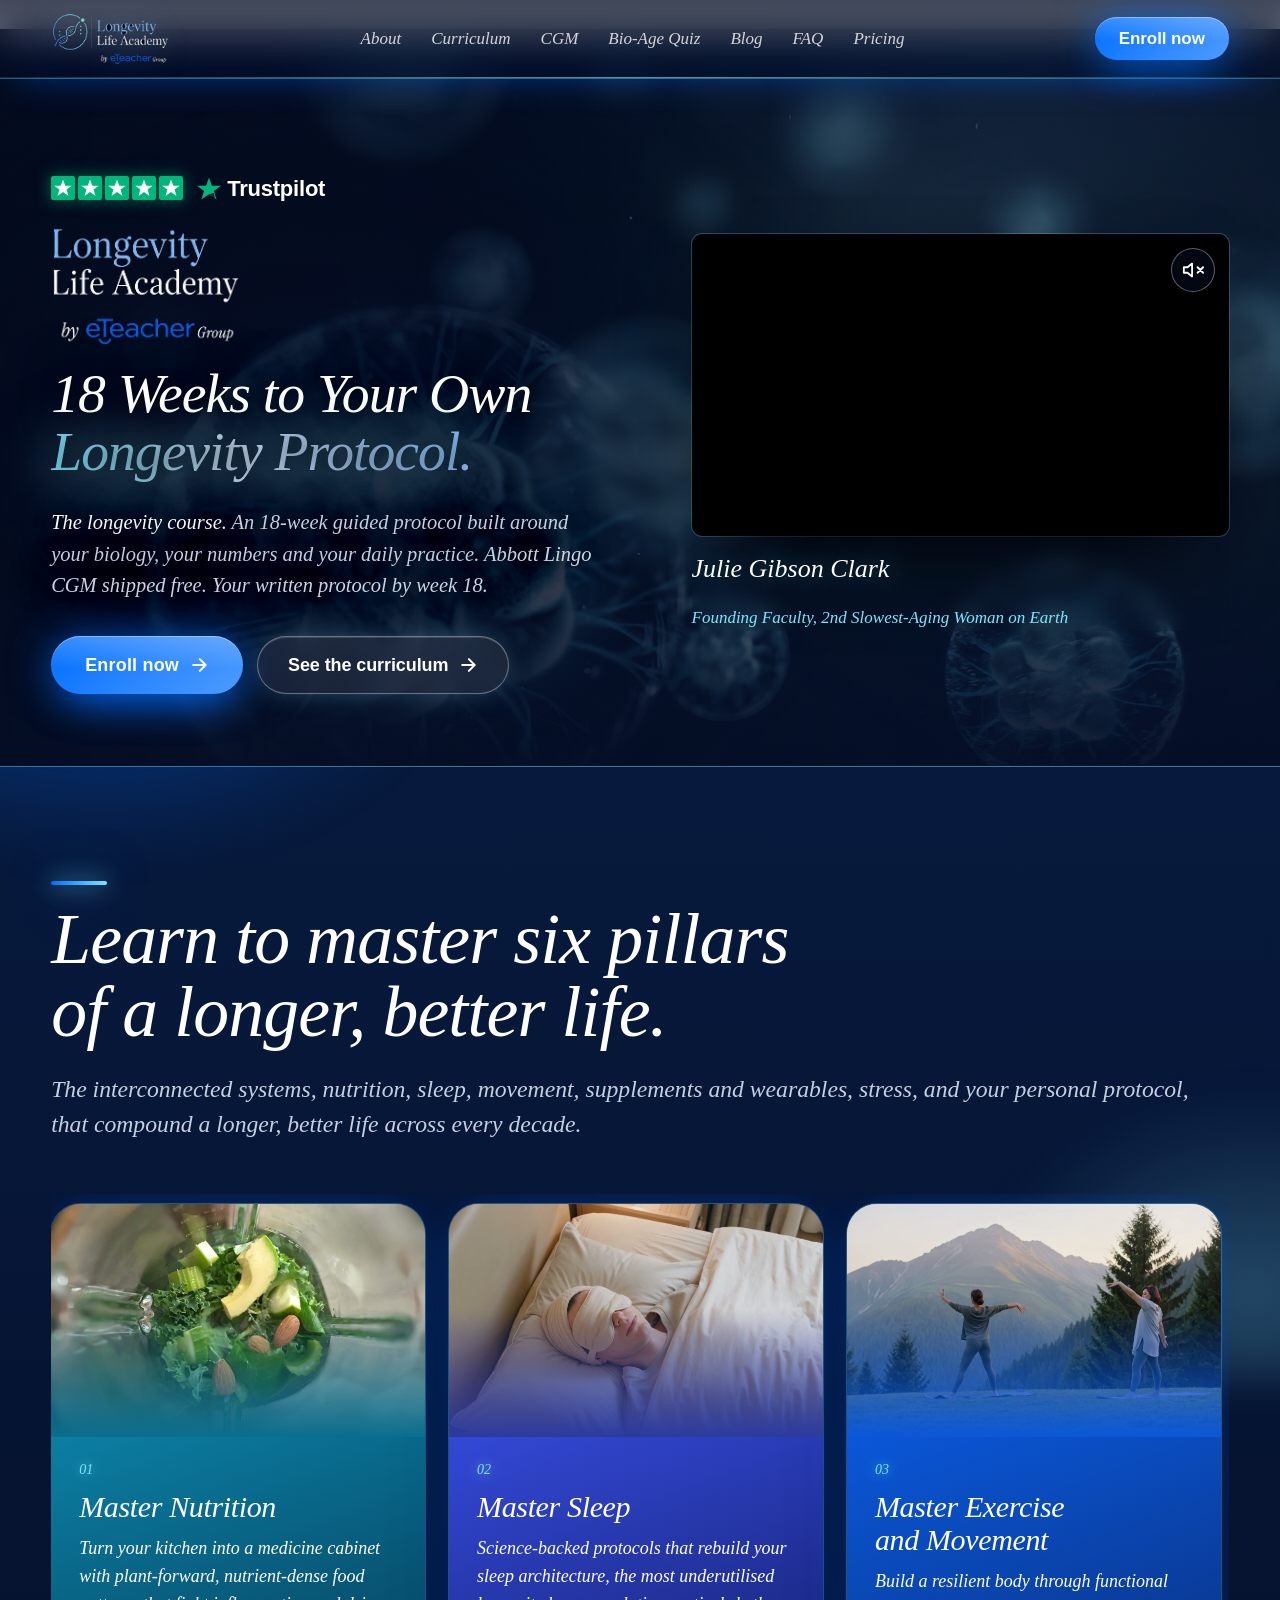
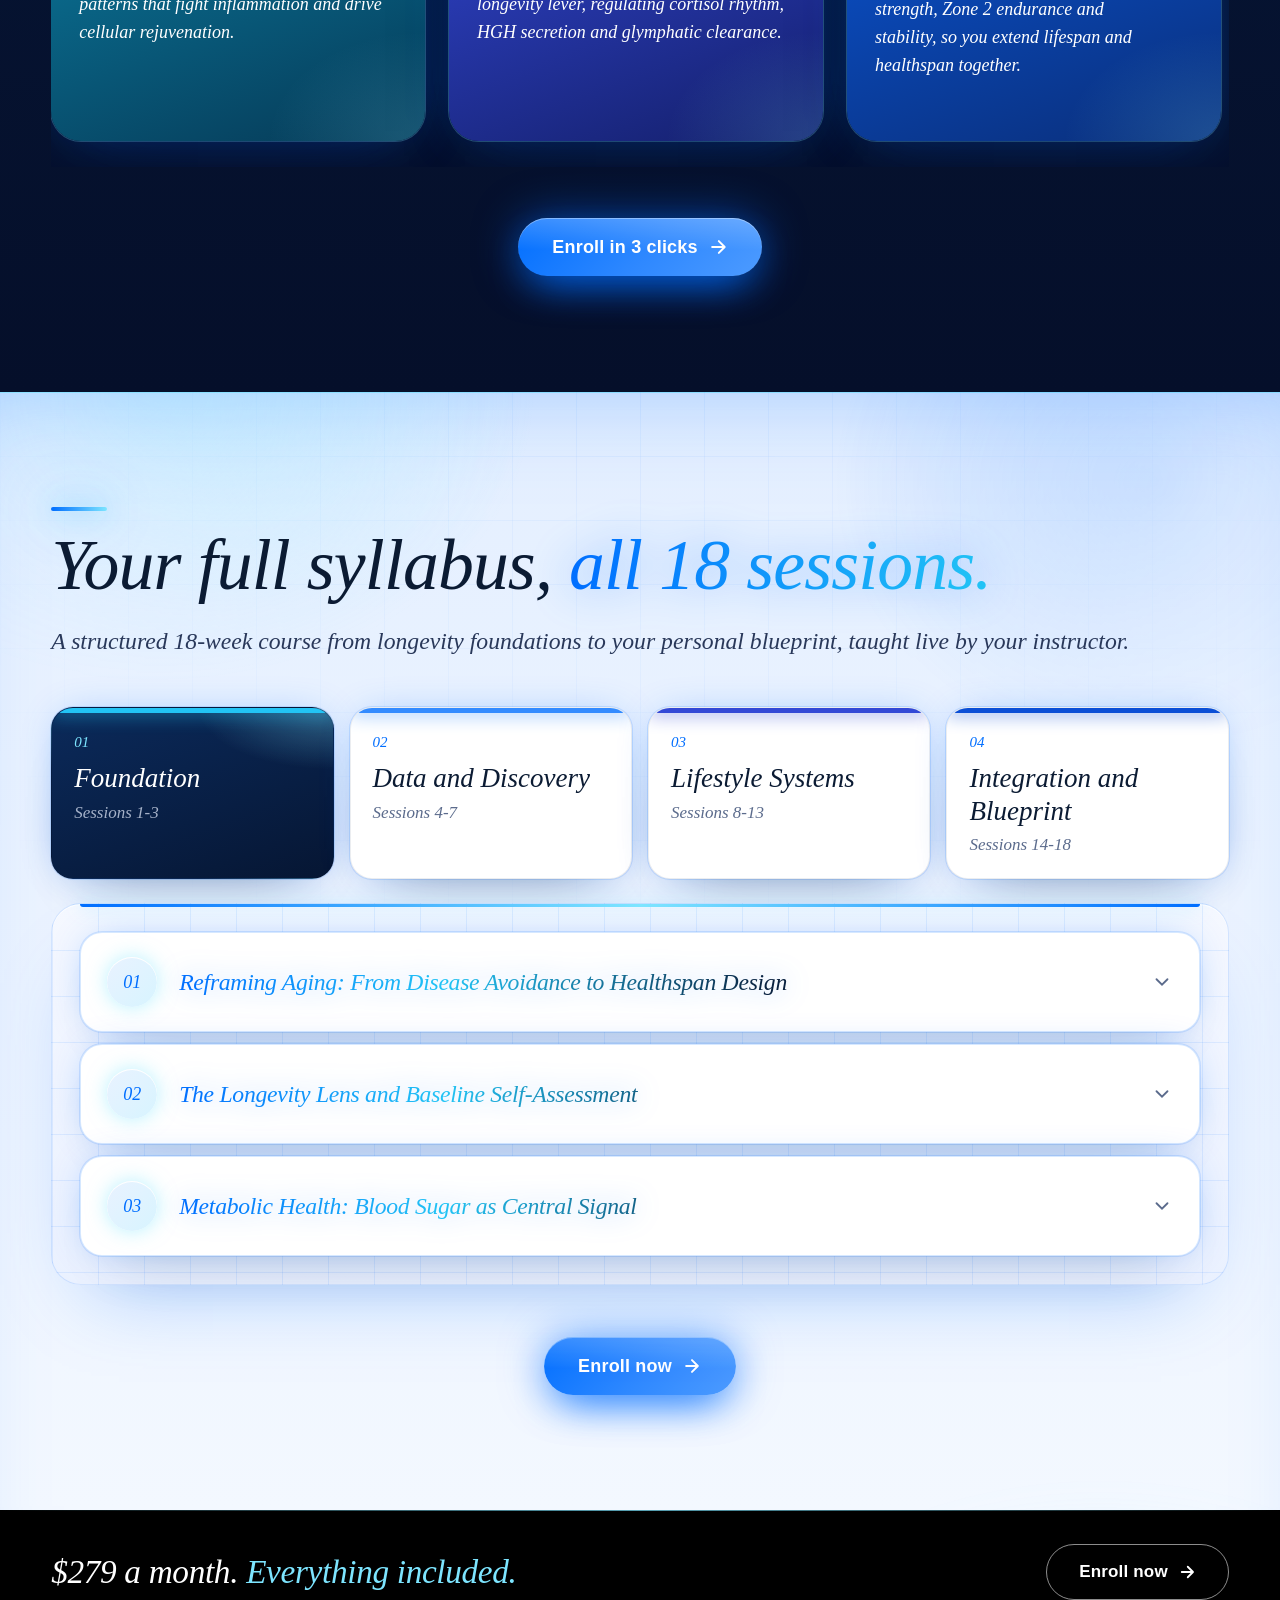
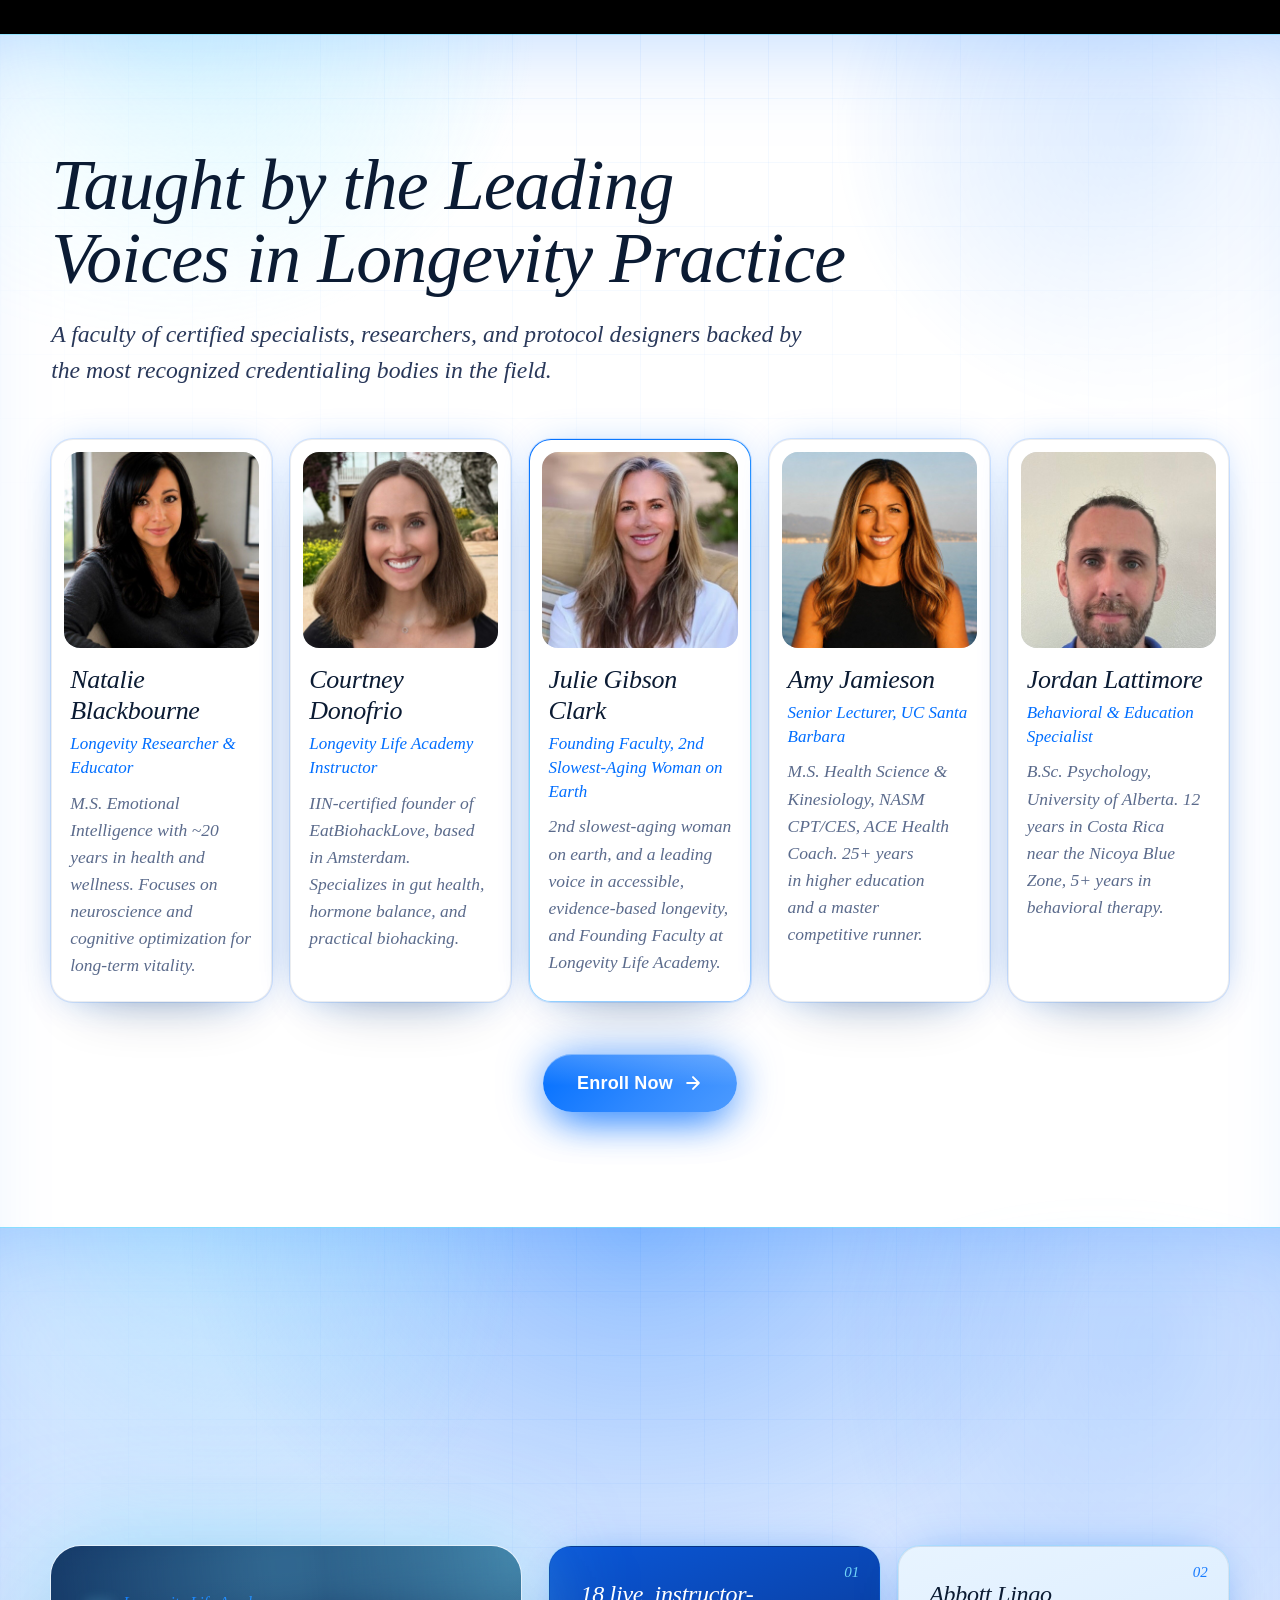
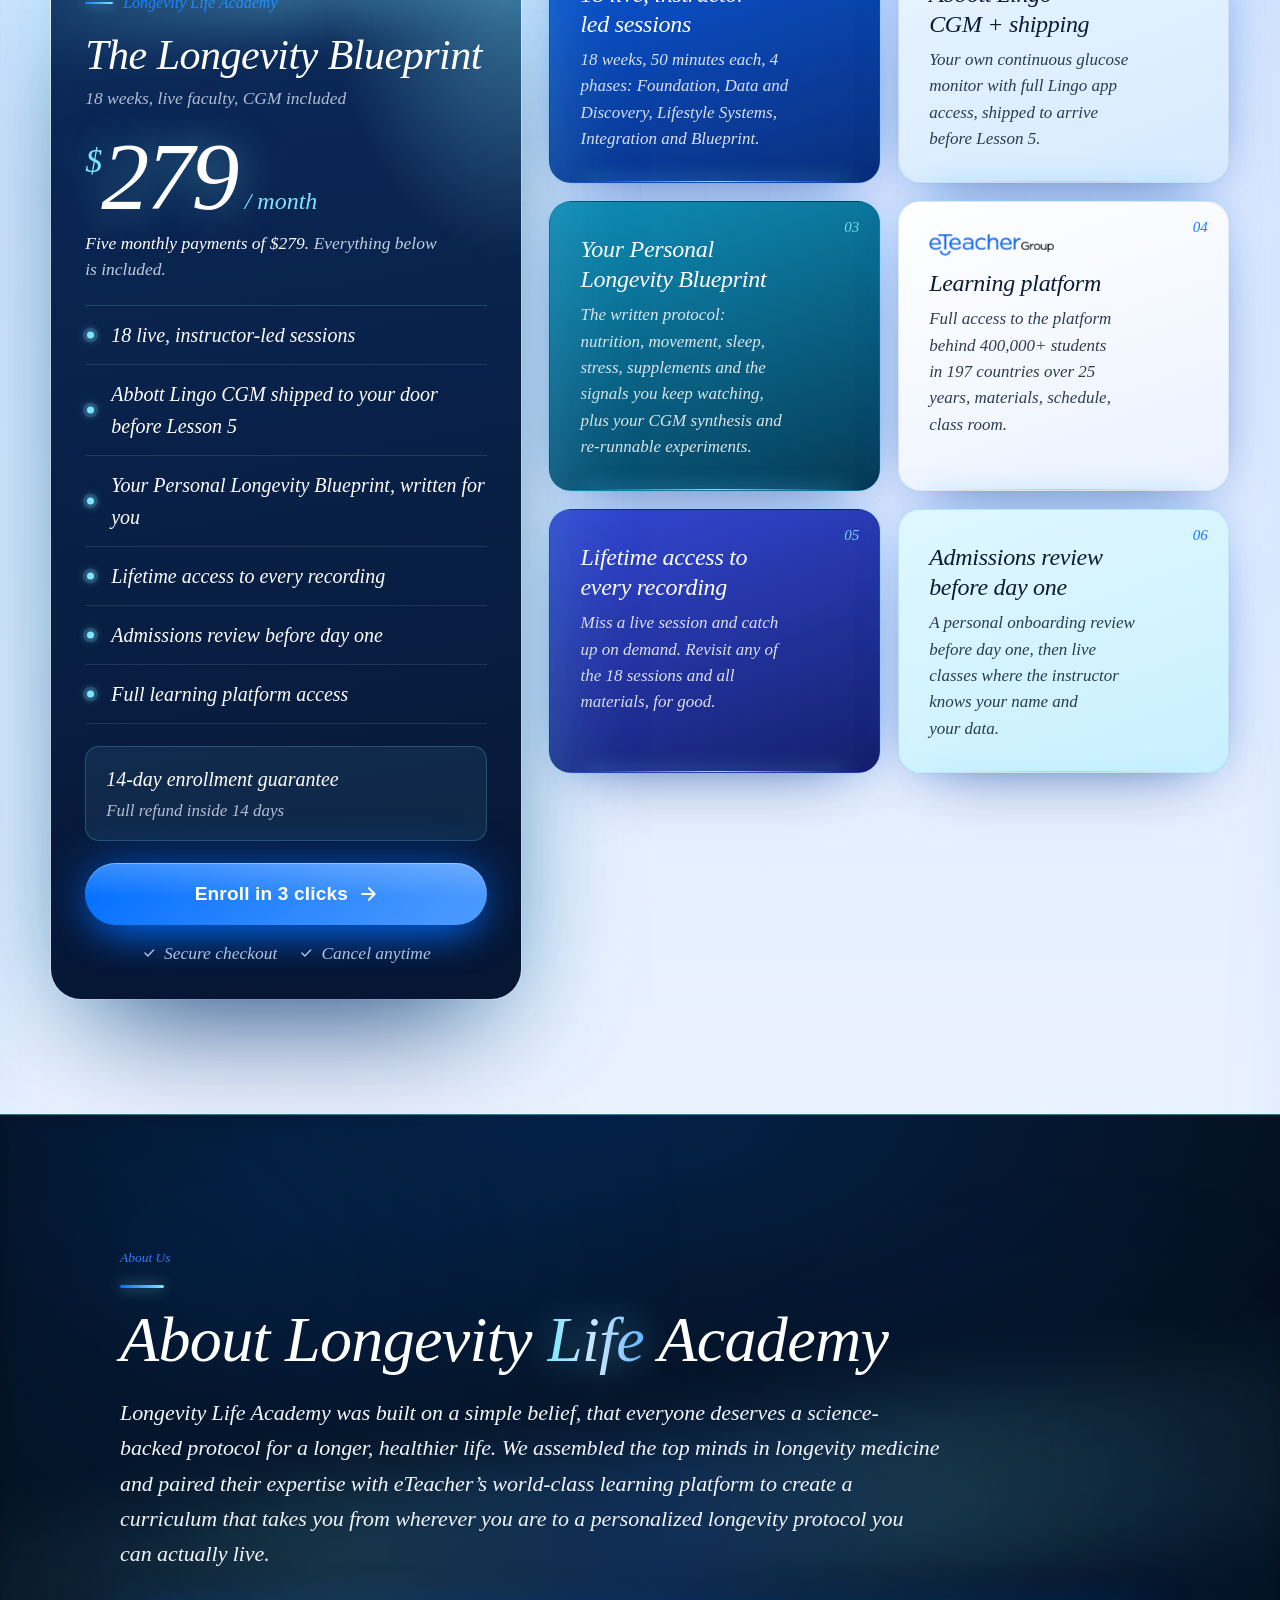
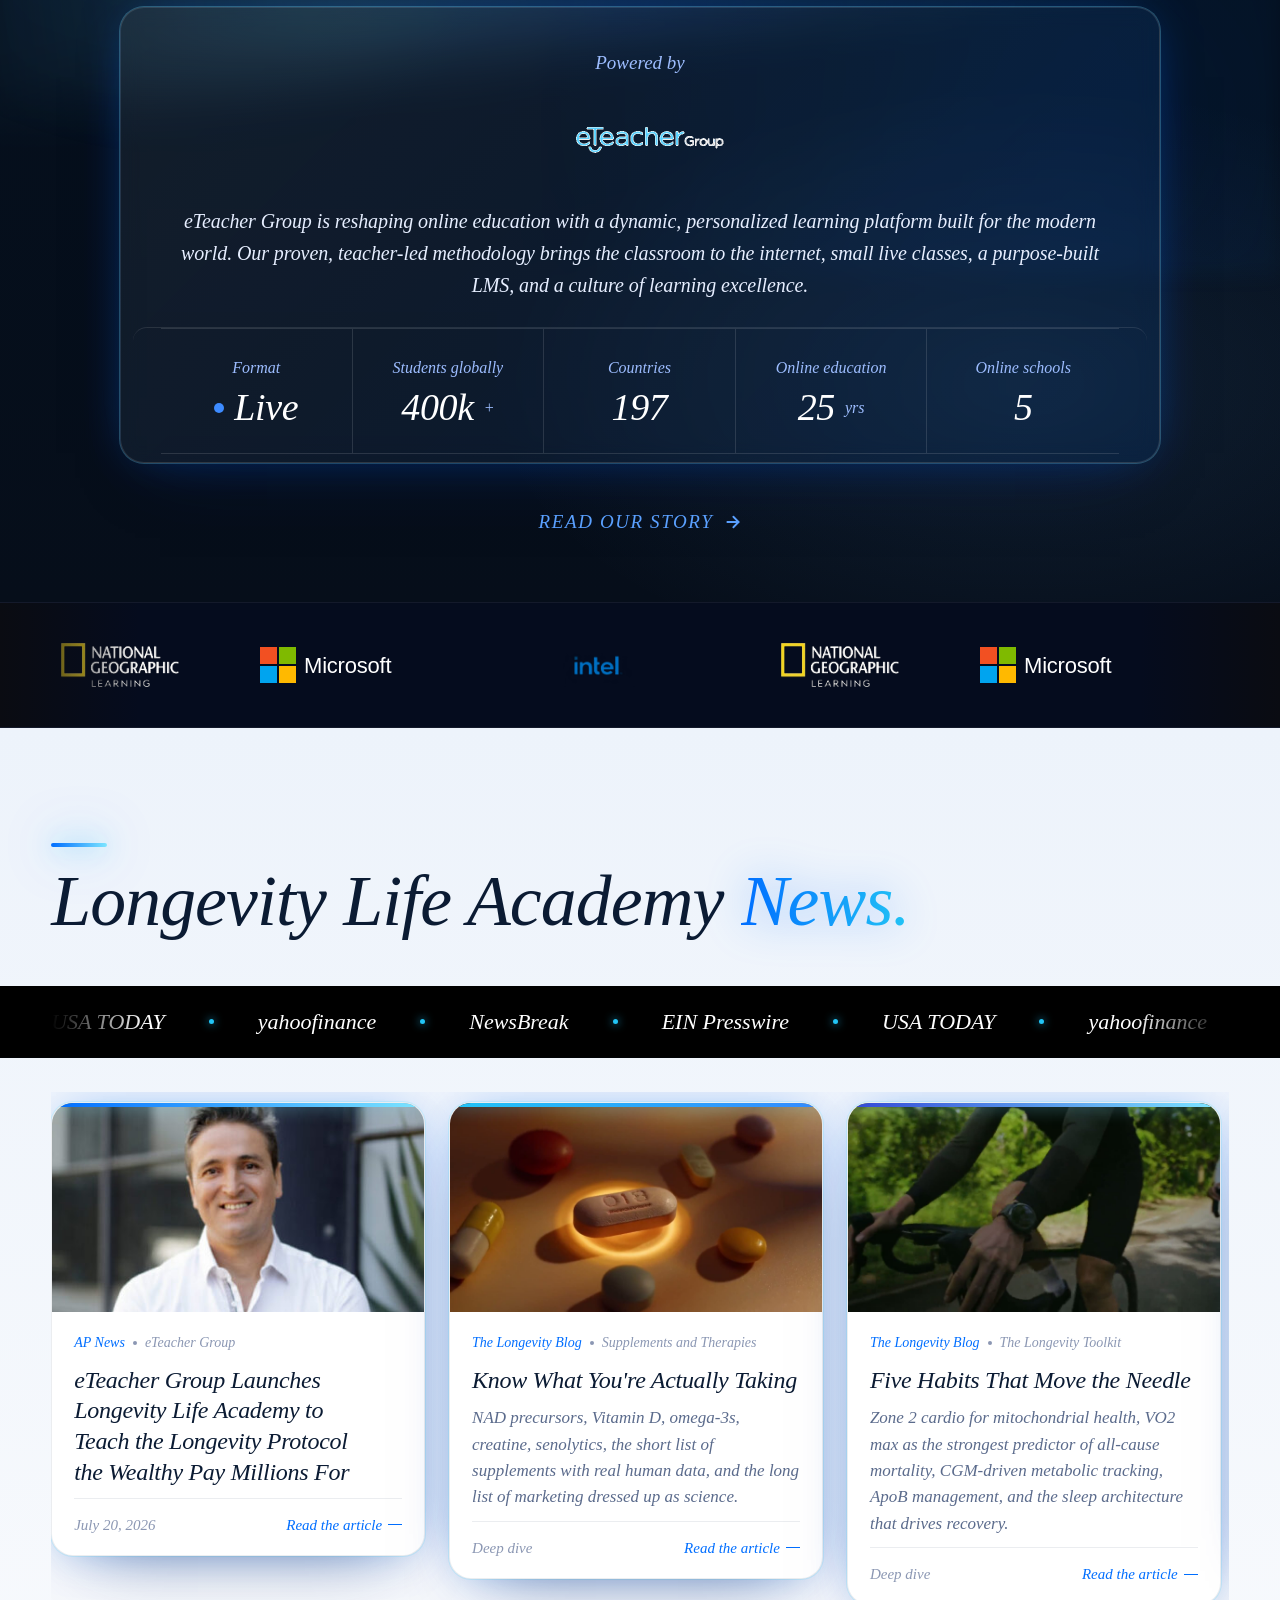
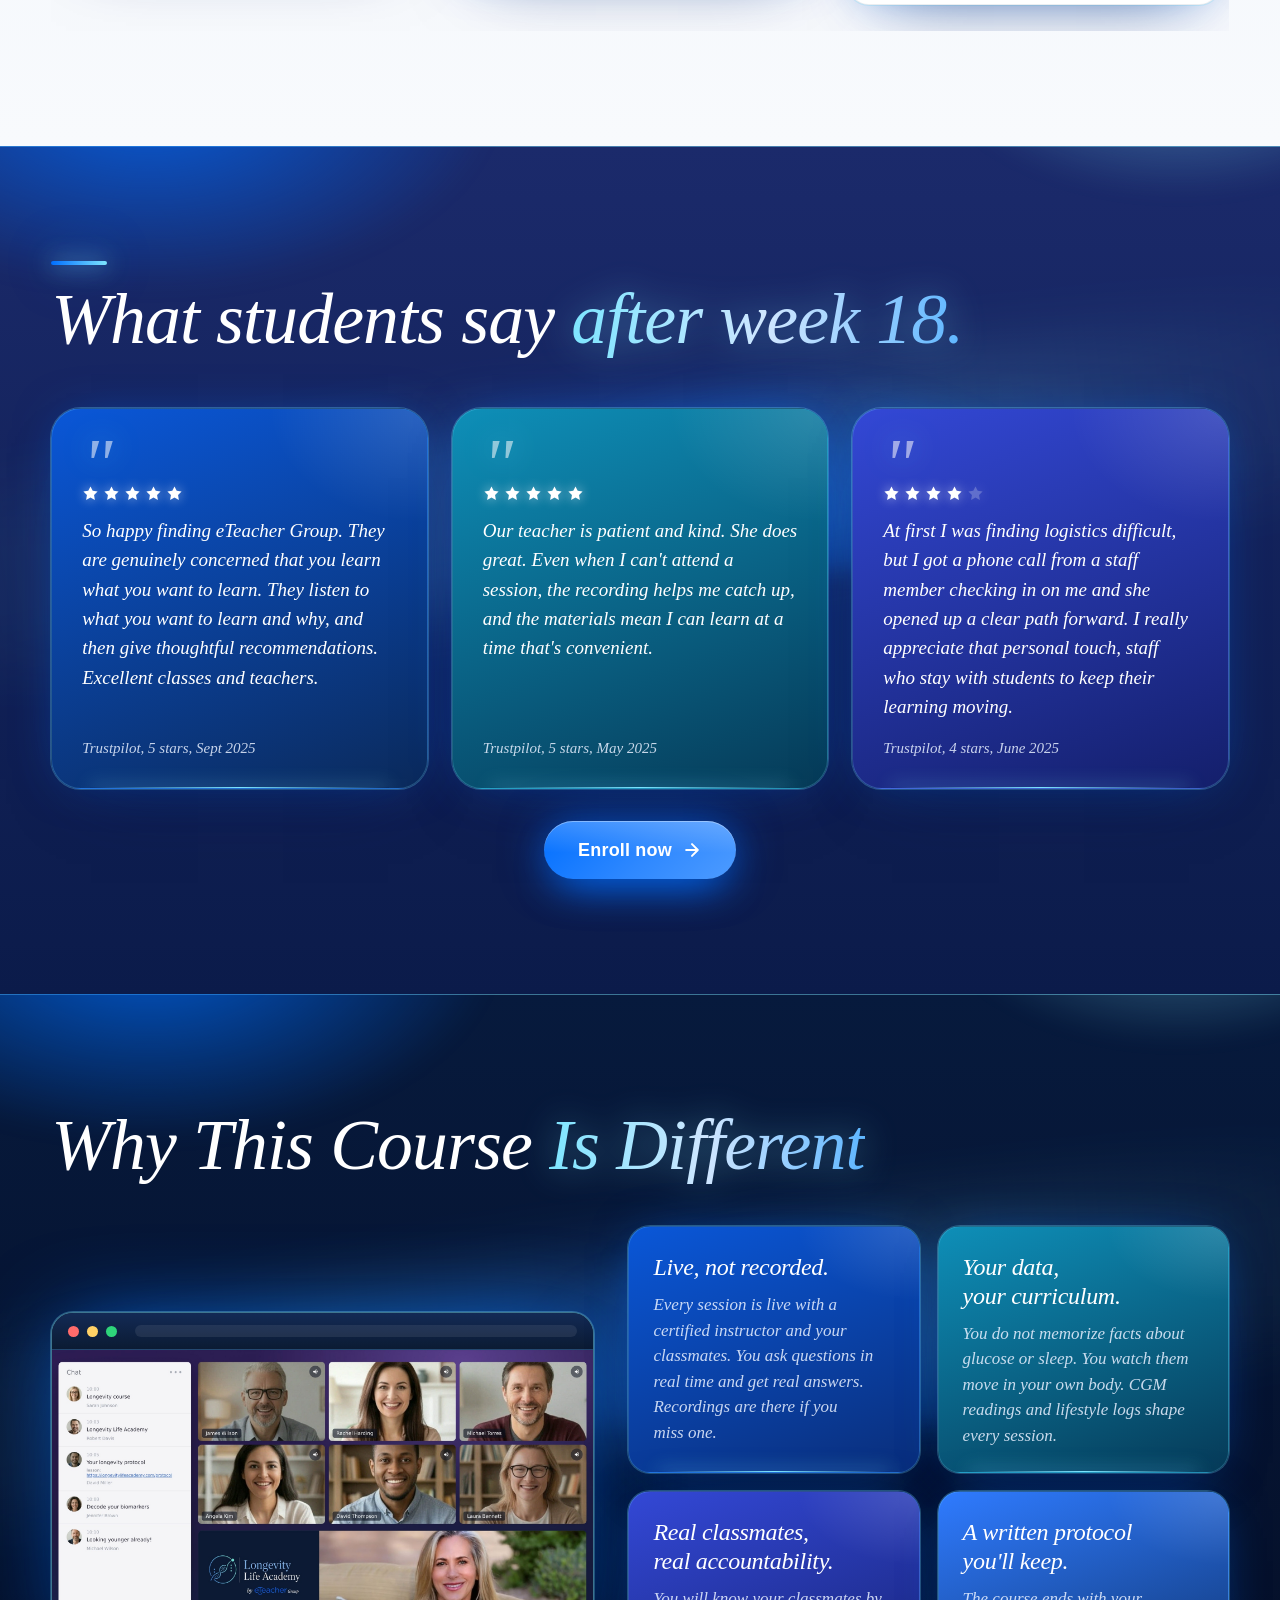
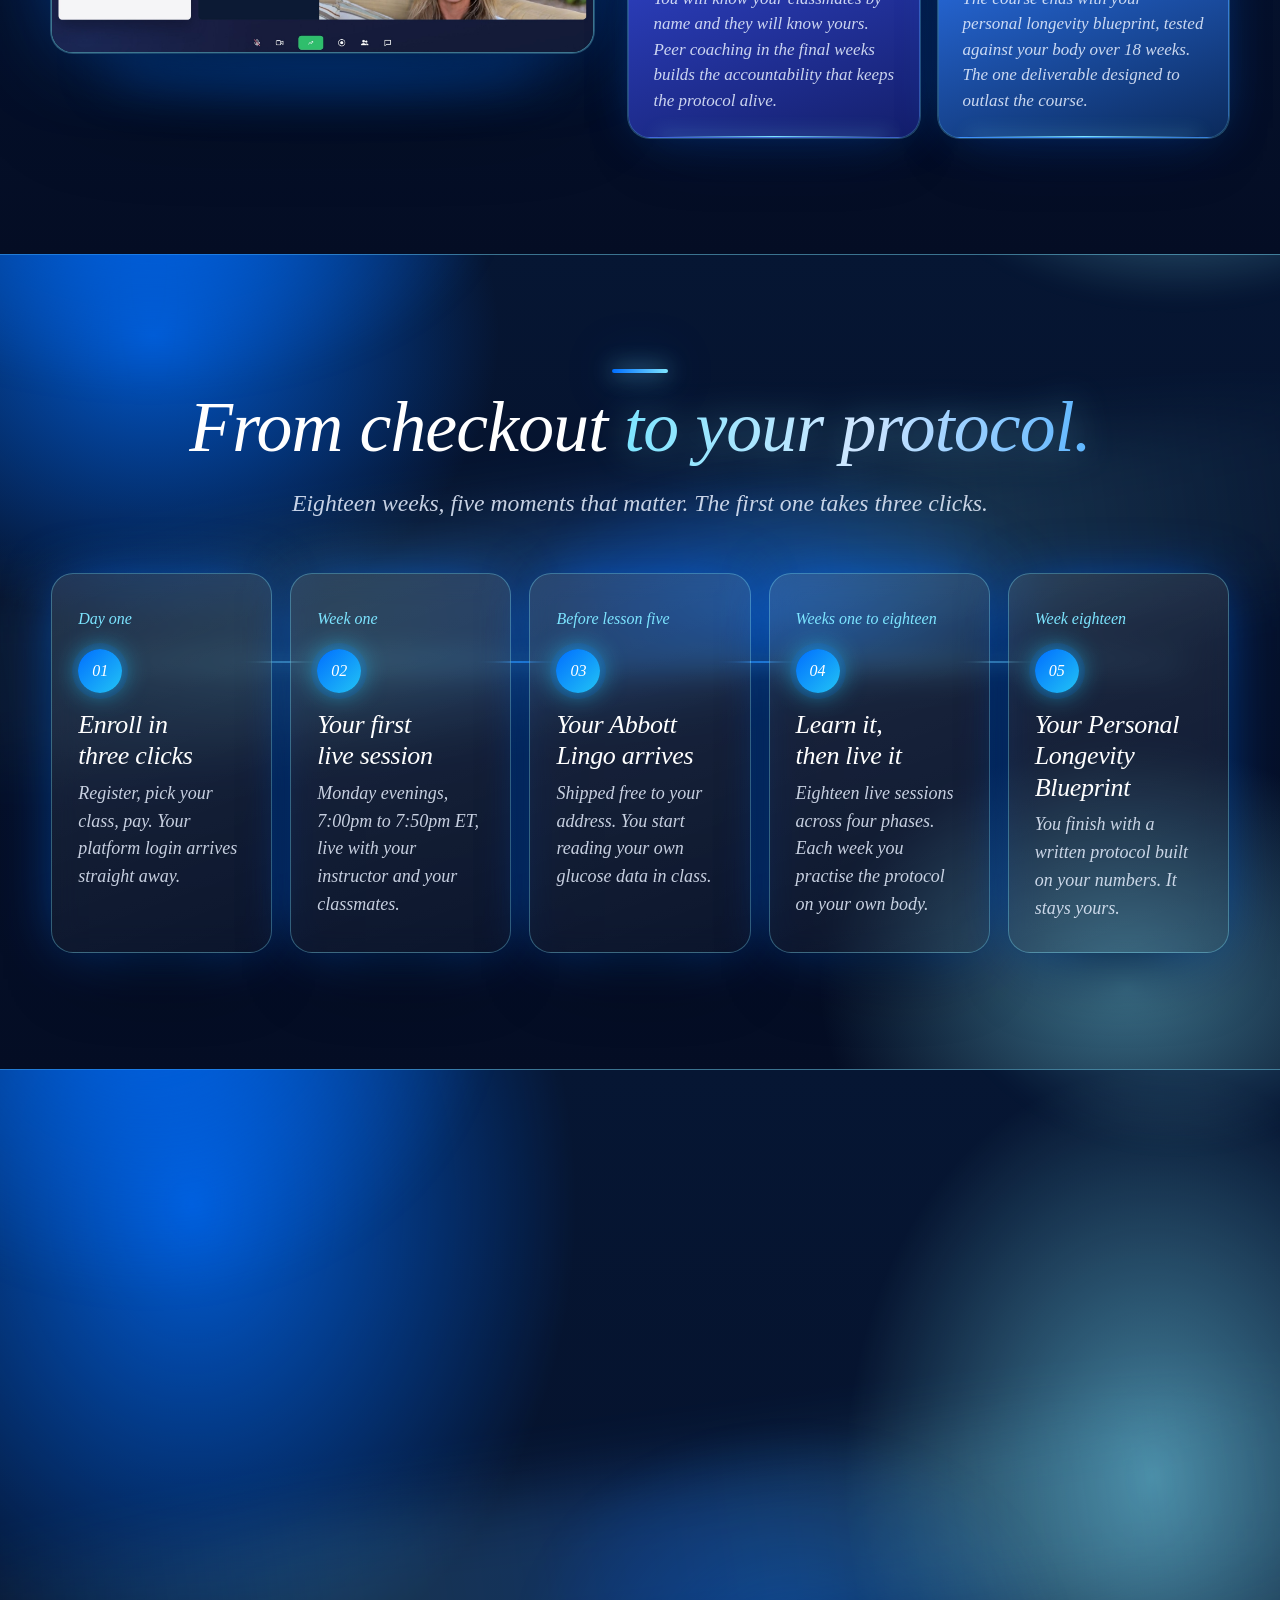
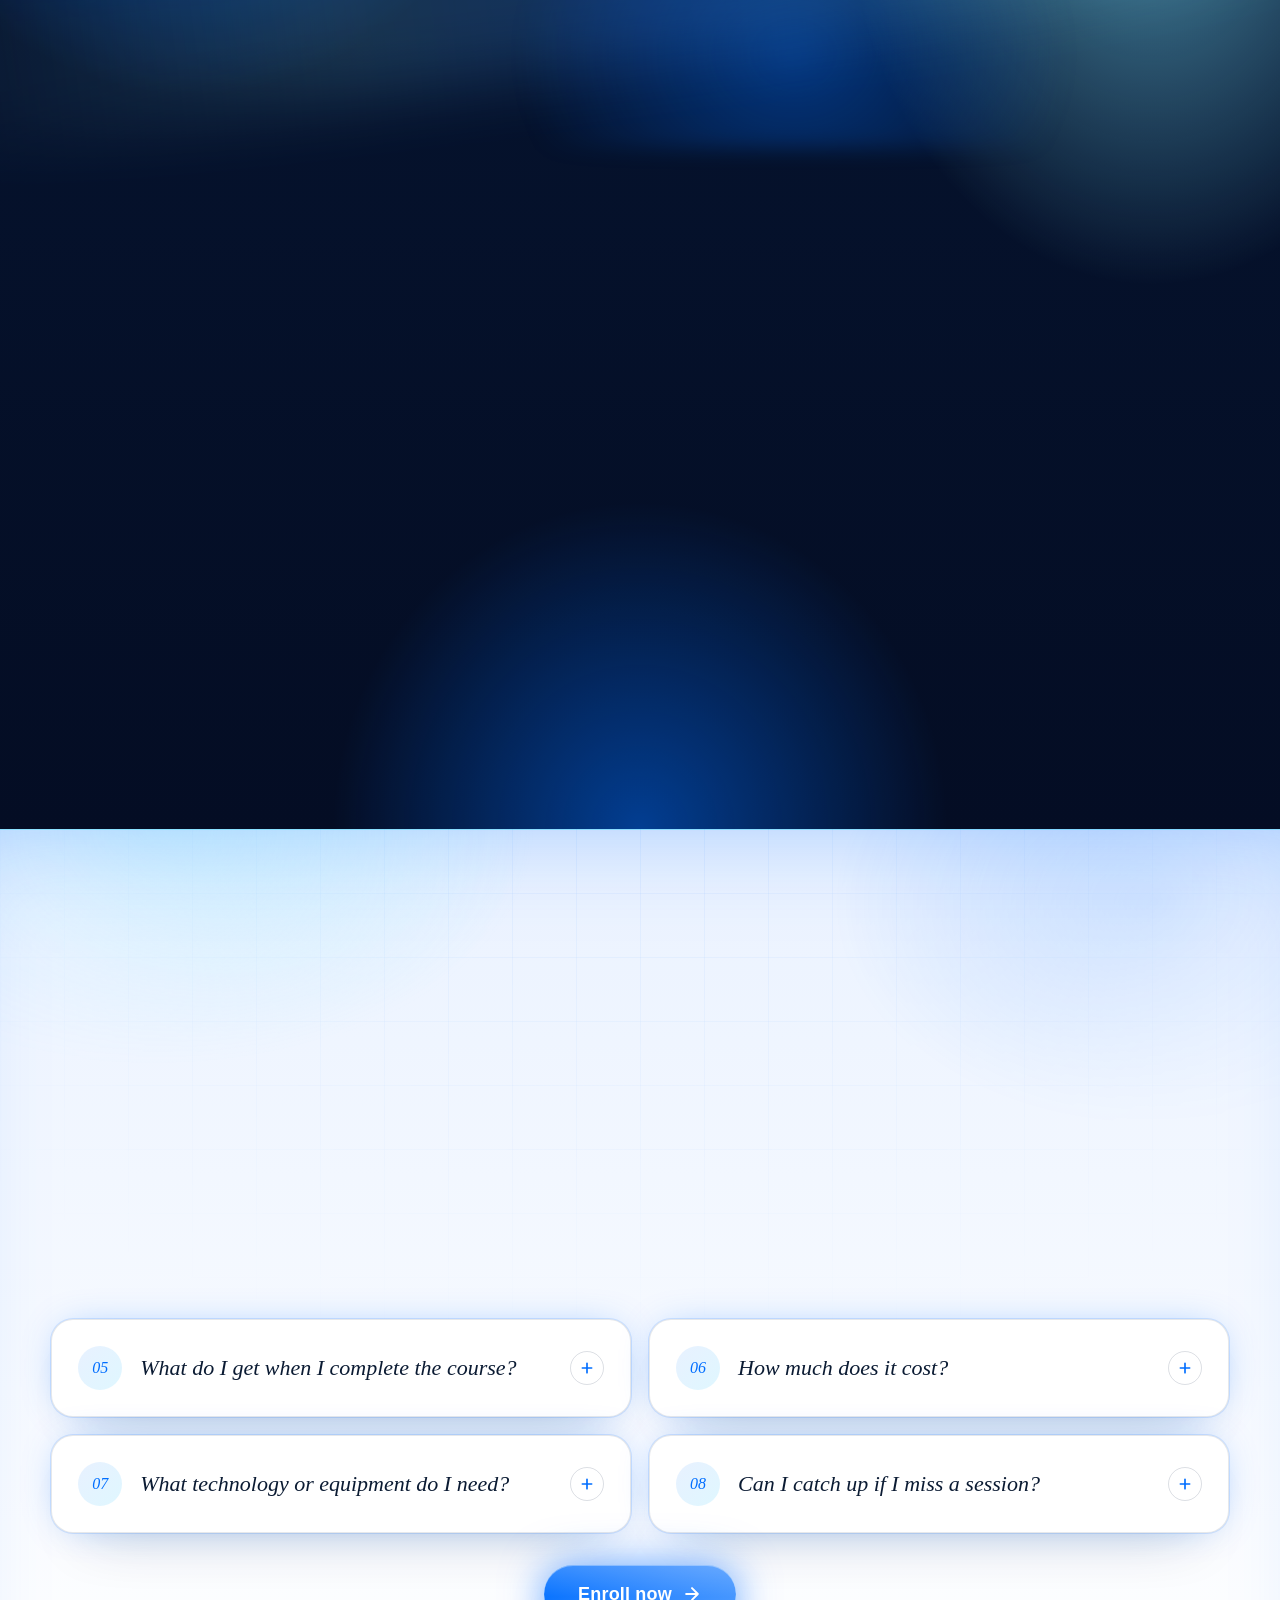
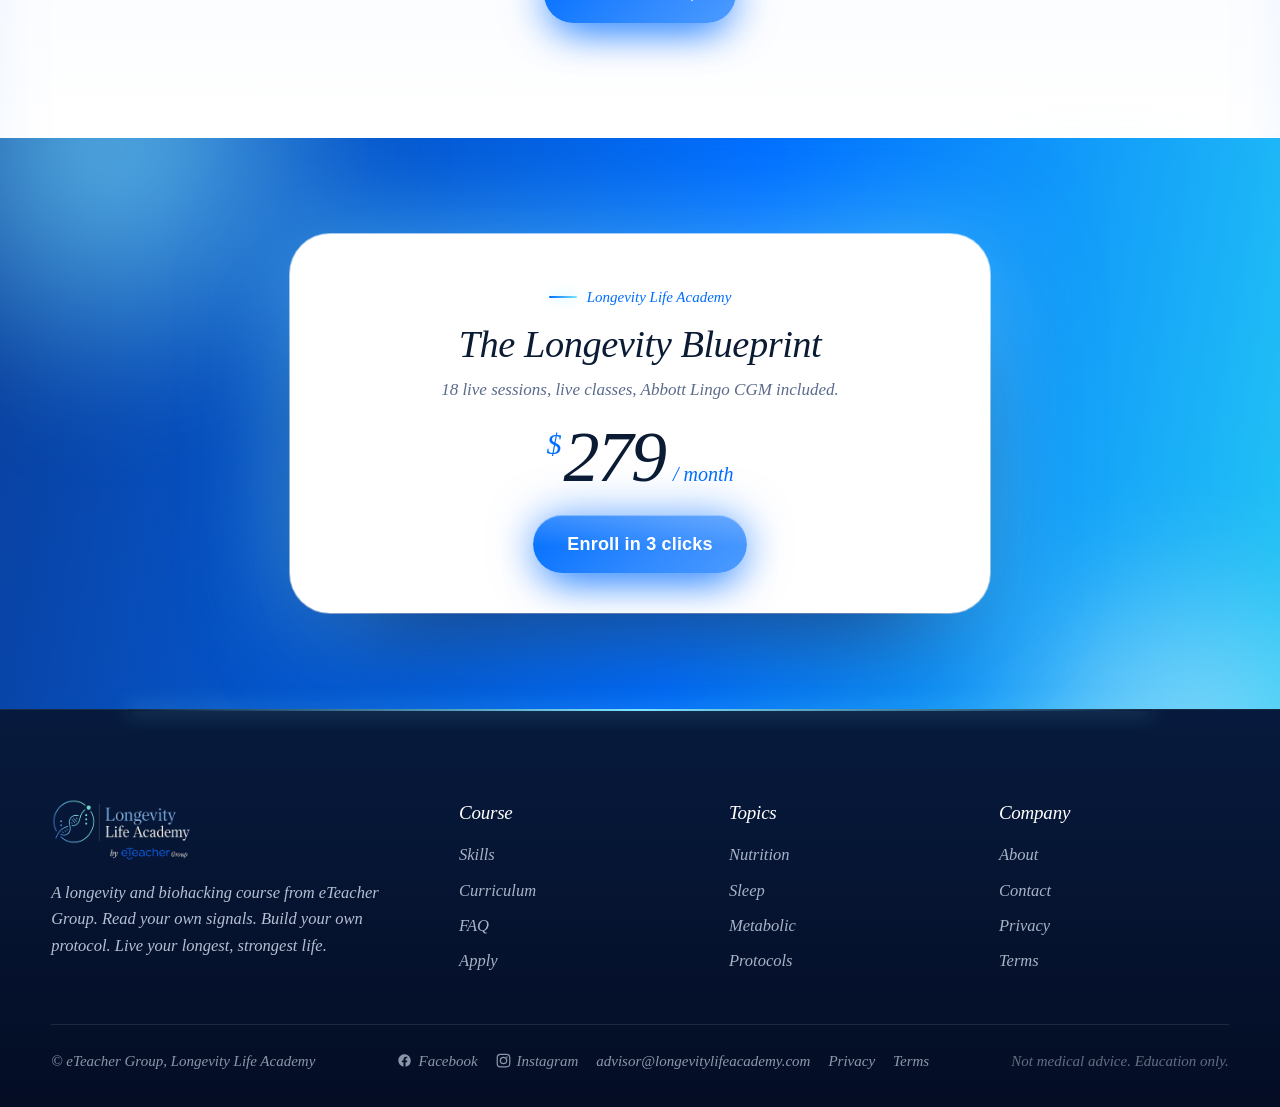
==== longevity-academy-redesign/index.html @ e74620d8 "Two-line hero headline, larger film to the right, larger About fold, white press names Co-Authored-B" ====
<!DOCTYPE html>
<html lang="en">
<head>
<!-- Google Tag Manager -->
<script>(function(w,d,s,l,i){w[l]=w[l]||[];w[l].push({'gtm.start':
new Date().getTime(),event:'gtm.js'});var f=d.getElementsByTagName(s)[0],
j=d.createElement(s),dl=l!='dataLayer'?'&l='+l:'';j.async=true;j.src=
'https://www.googletagmanager.com/gtm.js?id='+i+dl;f.parentNode.insertBefore(j,f);
})(window,document,'script','dataLayer','GTM-PMRKXXJV');</script>
<!-- End Google Tag Manager -->
<script>document.documentElement.classList.add('js');</script>
<meta charset="UTF-8">
<meta name="viewport" content="width=device-width, initial-scale=1.0">
<title>Longevity Life Academy, Design the Life Ahead of You</title>
<meta name="description" content="A longevity and biohacking course. Read your body's signals, build your personal protocol, and live longer, stronger, better.">
<link rel="canonical" href="https://www.longevitylifeacademy.com/">
<meta property="og:url" content="https://www.longevitylifeacademy.com/">
<meta property="og:title" content="Longevity Life Academy, Design the Life Ahead of You">
<meta property="og:description" content="A longevity and biohacking course. Read your body's signals, build your personal protocol, and live longer, stronger, better.">
<meta property="og:type" content="website">
<meta property="og:site_name" content="Longevity Life Academy">
<meta http-equiv="Content-Security-Policy" content="default-src 'self'; script-src 'self' 'unsafe-inline' https://www.googletagmanager.com https://www.google-analytics.com https://ssl.google-analytics.com https://connect.facebook.net https://snap.licdn.com https://www.googleadservices.com https://googleads.g.doubleclick.net; style-src 'self' 'unsafe-inline' https://fonts.googleapis.com https://fonts.cdnfonts.com; font-src 'self' https://fonts.gstatic.com https://fonts.cdnfonts.com data:; img-src 'self' data: https:; media-src 'self'; connect-src 'self' https:; frame-src 'self' https://www.googletagmanager.com https://td.doubleclick.net https://www.facebook.com; frame-ancestors 'none'; base-uri 'self'; form-action 'self' https:;">
<meta http-equiv="X-Content-Type-Options" content="nosniff">
<meta http-equiv="Referrer-Policy" content="strict-origin-when-cross-origin">
<meta http-equiv="Permissions-Policy" content="camera=(), microphone=(), geolocation=(), interest-classes=()">
<meta name="robots" content="index, follow">
<link rel="preconnect" href="https://fonts.googleapis.com">
<link rel="preconnect" href="https://fonts.gstatic.com" crossorigin>
<link href="https://fonts.googleapis.com/css2?family=Playfair+Display:ital,wght@1,400;1,500;1,600;1,700&family=Inter:wght@400;500;600;700;800&display=swap" rel="stylesheet">
<style>
/* ==========================================================================
   Longevity Life Academy, The Longevity Blueprint
   Redesign stylesheet v2. One system, no overrides ladder.
   Brand: Playfair Display italic, blue #006EFF, navy #0A2240, white, silver, glass,
   with neon cyan and electric blue light, saturated colored cards and 3D depth.
   ========================================================================== */

:root{
  --blue:#006EFF; --blue-2:#338BFF; --blue-3:#5EB6FF; --blue-strong:#0051CC;
  --sky:#9CC8FF; --cyan:#7DE5FF; --cyan-2:#22C4F5; --electric:#2F7BFF; --indigo:#3348D6; --teal:#0B8FB5;
  --ice:#E8F1FF; --ice-2:#F3F7FF;
  --navy:#0A2240; --navy-2:#0B2A5B; --navy-deep:#061633; --navy-ink:#040D24;
  --ink:#0B1B33; --ink-2:#29385A; --ink-3:#5B6B8C; --ink-4:#8B97B3;
  --silver:#F3F6FB; --silver-2:#E6ECF5; --white:#FFFFFF;
  --tp:#00B67A;
  --font:'Playfair Display', Georgia, 'Times New Roman', serif;
  --font-ui:'Inter', -apple-system, BlinkMacSystemFont, 'Segoe UI', sans-serif;
  --r-sm:14px; --r-md:22px; --r-lg:30px; --r-xl:40px;
  --ease:cubic-bezier(.22,1,.36,1);
  --nav-h:78px;
  --gutter:clamp(20px, 4vw, 64px);
  --wrap:1280px;
  --shadow-card:0 1px 0 rgba(255,255,255,.7) inset, 0 30px 70px -34px rgba(10,34,64,.4), 0 2px 8px -2px rgba(10,34,64,.08);
  --shadow-dark:0 1px 0 rgba(255,255,255,.14) inset, 0 40px 90px -40px rgba(0,0,0,.8), 0 0 0 1px rgba(125,229,255,.12);
  --glow-blue:0 18px 44px -14px rgba(0,110,255,.7);
  --glow-cyan:0 0 0 1px rgba(125,229,255,.28), 0 0 60px -12px rgba(125,229,255,.55);
}

*,*::before,*::after{box-sizing:border-box;margin:0;padding:0}
html{-webkit-text-size-adjust:100%;scroll-behavior:smooth;scroll-padding-top:calc(var(--nav-h) + 12px)}
html,body{max-width:100%;overflow-x:hidden}
body{
  font-family:var(--font); font-style:italic; font-weight:400;
  font-size:17px; line-height:1.6; color:var(--ink-2); background:var(--white);
  -webkit-font-smoothing:antialiased; -moz-osx-font-smoothing:grayscale;
  text-rendering:optimizeLegibility;
}
img,video{max-width:100%;height:auto;display:block}
a{color:inherit;text-decoration:none}
button,input,select{font:inherit;color:inherit;border:0;background:none;outline:0;cursor:pointer}
ul,ol{list-style:none}
em,i{font-style:italic}
h1,h2,h3,h4{font-weight:400;font-style:italic;letter-spacing:-.012em;color:var(--ink);text-wrap:balance}
p{text-wrap:pretty}
::selection{background:rgba(0,110,255,.22)}
:focus-visible{outline:2px solid var(--blue-2);outline-offset:3px;border-radius:6px}

/* Layout ------------------------------------------------------------------- */
.container,.fn-container,.lla-shine-in,.pressx-in,.faq-inner{
  width:100%; max-width:calc(var(--wrap) + var(--gutter) * 2);
  margin:0 auto; padding-left:var(--gutter); padding-right:var(--gutter);
  position:relative; z-index:1;
}
section{position:relative;isolation:isolate;overflow:clip}
.container > *, .fn-container > *, .fn-offer-grid > *, .lla-value-layout > *, .lla-value-cards > *{min-width:0}

/* Ambient light layers: every fold gets its own lighting */
.is-dark::before,.is-dark::after{content:"";position:absolute;pointer-events:none;z-index:0}
.is-dark::before{inset:-20% -10% auto -10%;height:70%;background:
  radial-gradient(38% 55% at 18% 20%, rgba(0,110,255,.55), transparent 60%),
  radial-gradient(28% 45% at 85% 10%, rgba(125,229,255,.28), transparent 60%);
  filter:blur(10px)}
.is-dark::after{left:-10%;right:-10%;top:30%;height:180px;transform:rotate(-8deg);
  background:linear-gradient(90deg, transparent 0%, rgba(125,229,255,.10) 30%, rgba(51,139,255,.16) 50%, rgba(125,229,255,.10) 70%, transparent 100%);
  filter:blur(28px)}
.is-light::before{content:"";position:absolute;inset:0;pointer-events:none;z-index:0;
  background-image:linear-gradient(rgba(0,110,255,.07) 1px, transparent 1px), linear-gradient(90deg, rgba(0,110,255,.07) 1px, transparent 1px);
  background-size:46px 46px;
  -webkit-mask-image:radial-gradient(70% 60% at 50% 0%, #000, transparent 100%); mask-image:radial-gradient(70% 60% at 50% 0%, #000, transparent 100%)}
.is-light::after{content:"";position:absolute;pointer-events:none;z-index:0;inset:auto -10% -30% -10%;height:60%;
  background:radial-gradient(40% 60% at 80% 80%, rgba(125,229,255,.22), transparent 60%), radial-gradient(30% 50% at 10% 90%, rgba(0,110,255,.12), transparent 60%);
  filter:blur(20px)}

/* Section headers */
.section-title,.lp-learn-title,.fn-h2,.pdp-value-h2,.cgm-fold-title,.hp-about-mainhead,.lla-shine-h2{
  font-size:clamp(38px, 5vw, 70px); line-height:1.03; margin:0 0 20px;
}
.section-subtitle,.lp-learn-lead,.fn-lead,.cgm-fold-sub,.hp-about-lead,.lla-shine-p{
  font-size:clamp(18px, 1.55vw, 22px); line-height:1.55; color:var(--ink-3); max-width:760px; margin:0;
}
.section-title em,.fn-h2 em,.pdp-value-h2 em,.lla-shine-h2 em,.hp-about-mainhead .life-blue{
  color:var(--blue); background:linear-gradient(90deg,#006EFF,#22C4F5); -webkit-background-clip:text; background-clip:text; -webkit-text-fill-color:transparent;
}
.is-dark .section-title, .is-dark .lp-learn-title, .is-dark .fn-h2, .is-dark .pdp-value-h2, .is-dark .cgm-fold-title, .is-dark h3, .is-dark h4{color:#fff}
.is-dark .section-subtitle, .is-dark .lp-learn-lead, .is-dark .fn-lead, .is-dark .cgm-fold-sub{color:rgba(232,240,255,.8)}
.is-dark .section-title em,.is-dark .fn-h2 em,.is-dark .pdp-value-h2 em,.is-dark .hp-about-mainhead .life-blue{
  color:var(--cyan); background:linear-gradient(90deg,#7DE5FF,#CFE6FF 50%,#5EB6FF); -webkit-background-clip:text; background-clip:text; -webkit-text-fill-color:transparent;
  filter:drop-shadow(0 0 18px rgba(125,229,255,.45));
}
.eyebrow,.fn-pricecard-tag,.lla-shine-eyebrow,.cgm-fold-eyebrow{
  display:inline-flex; align-items:center; gap:10px; font-size:15px; color:var(--blue); margin:0 0 16px; letter-spacing:0;
}
.eyebrow::before,.fn-pricecard-tag::before{content:"";width:28px;height:2px;border-radius:2px;background:linear-gradient(90deg,#006EFF,#7DE5FF);box-shadow:0 0 12px rgba(125,229,255,.8)}
.is-dark .eyebrow,.is-dark .fn-pricecard-tag{color:var(--cyan)}

/* Hidden by brand rule (side notes, value badges, pills, forced labels) ----- */
.pdp-cine-meta,.lp-learn-note,.fn-microtrust,.fn-stack-val,.fn-stack-total,.fn-exit-list .val,
.phase-block-header,.cgm-fold-eyebrow,.pdp-cine-wordmark,.lla-zoom-shot figcaption,.fn-cta-note,
.cgm-fold-bullet svg,.fn-exit-list svg,.lp-classfact svg{display:none !important}

/* Buttons ---------------------------------------------------------------- */
.btn,
.fn-nav-pill,.pdp-cine-cta,.fn-btn,.section-cta-btn,.lla-shine-cta,.cgm-fold-cta,.pdp-cine-ghost,.fn-drawer .fn-btn{
  position:relative; display:inline-flex; align-items:center; justify-content:center; gap:10px;
  font-family:var(--font-ui); font-style:normal; font-weight:700; font-size:17px; line-height:1;
  letter-spacing:-.005em; color:#fff; padding:19px 34px; border-radius:999px; white-space:nowrap;
  background:linear-gradient(135deg,#006EFF 0%,#2E88FF 55%,#4D9BFF 100%);
  box-shadow:inset 0 1px 0 rgba(255,255,255,.3), inset 0 -1px 0 rgba(0,40,120,.25), var(--glow-blue), 0 0 0 1px rgba(125,229,255,.18);
  transition:transform .35s var(--ease), box-shadow .35s var(--ease), filter .35s var(--ease);
  -webkit-tap-highlight-color:transparent; overflow:hidden;
}
.btn::after,.pdp-cine-cta::after,.fn-btn::after,.section-cta-btn::after,.fn-nav-pill::after{content:"";position:absolute;inset:0;background:linear-gradient(180deg,rgba(255,255,255,.22),transparent 55%);pointer-events:none}
.btn:hover,.fn-nav-pill:hover,.pdp-cine-cta:hover,.fn-btn:hover,.section-cta-btn:hover,.lla-shine-cta:hover,.cgm-fold-cta:hover{
  transform:translateY(-2px); box-shadow:inset 0 1px 0 rgba(255,255,255,.3), 0 24px 54px -16px rgba(0,110,255,.8), 0 0 40px -8px rgba(125,229,255,.5); filter:saturate(1.08);
}
.btn svg,.pdp-cine-cta svg,.fn-btn svg,.section-cta-btn svg,.lla-shine-cta svg,.cgm-fold-cta svg,.pdp-cine-ghost svg{
  width:18px;height:18px;flex:none;fill:none;stroke:currentColor;stroke-width:2.4;stroke-linecap:round;stroke-linejoin:round;
  transition:transform .35s var(--ease); position:relative;
}
.btn:hover svg,.pdp-cine-cta:hover svg,.section-cta-btn:hover svg,.fn-btn:hover svg,.lla-shine-cta:hover svg{transform:translateX(3px)}
.fn-btn--block{width:100%}
.fn-nav-pill{padding:13px 24px;font-size:15px}
.pdp-cine-ghost,.cgm-fold-cta{
  background:rgba(255,255,255,.08); color:#fff; border:1px solid rgba(125,229,255,.35);
  box-shadow:inset 0 1px 0 rgba(255,255,255,.14), 0 0 30px -10px rgba(125,229,255,.5); backdrop-filter:blur(14px); -webkit-backdrop-filter:blur(14px);
}
.pdp-cine-ghost:hover,.cgm-fold-cta:hover{background:rgba(125,229,255,.14);border-color:rgba(125,229,255,.7);transform:translateY(-2px)}
.lla-shine-cta{background:#fff;color:var(--navy-2);box-shadow:inset 0 1px 0 #fff, 0 20px 50px -20px rgba(0,20,80,.6), 0 0 40px rgba(255,255,255,.35)}
.lla-shine-cta:hover{box-shadow:0 26px 60px -20px rgba(0,20,80,.7), 0 0 50px rgba(255,255,255,.5);filter:none}
.cta-center{text-align:center;margin-top:clamp(40px,4vw,56px)}

/* Reveal ------------------------------------------------------------------- */
html.js .reveal,html.js .fn-reveal{opacity:0;transform:translateY(22px);transition:opacity .9s var(--ease),transform .9s var(--ease)}
html.js .reveal.visible,html.js .fn-reveal.is-in{opacity:1;transform:none}
@keyframes faq-slide-in{from{opacity:0;transform:translateY(14px)}to{opacity:1;transform:none}}
@keyframes floatY{0%,100%{transform:translateY(0)}50%{transform:translateY(-10px)}}
@keyframes beamSweep{0%{background-position:-200% 0}100%{background-position:200% 0}}
@keyframes pulse-dot{0%,100%{box-shadow:0 0 0 4px rgba(125,229,255,.2)}50%{box-shadow:0 0 0 9px rgba(125,229,255,.05)}}
@media (prefers-reduced-motion:reduce){
  html.js .reveal,html.js .fn-reveal{opacity:1;transform:none;transition:none}
  *{animation-duration:.001s !important;transition-duration:.001s !important}
}

/* Rails (mobile sliders) --------------------------------------------------- */
.rail-dots{display:none;justify-content:center;gap:7px;margin-top:18px}
.rail-dots i{width:6px;height:6px;border-radius:50%;background:currentColor;opacity:.22;transition:all .3s var(--ease)}
.rail-dots i.on{opacity:1;width:24px;border-radius:4px;background:linear-gradient(90deg,#006EFF,#7DE5FF);box-shadow:0 0 12px rgba(125,229,255,.7)}
@media (max-width:900px){
  .rail{
    display:flex !important; flex-wrap:nowrap !important; gap:14px !important;
    overflow-x:auto; overflow-y:hidden; scroll-snap-type:x mandatory; -webkit-overflow-scrolling:touch;
    width:calc(100% + var(--gutter) * 2); min-width:0; max-width:none;
    margin-left:calc(var(--gutter) * -1); margin-right:calc(var(--gutter) * -1);
    padding:10px var(--gutter) 26px; scroll-padding-left:var(--gutter); scrollbar-width:none;
    align-items:stretch; perspective:none !important;
  }
  .rail::-webkit-scrollbar{display:none}
  .rail > *{flex:0 0 min(84%, 360px) !important; width:auto !important; max-width:none !important; scroll-snap-align:start; margin:0 !important; transform:none !important; grid-column:auto !important; grid-row:auto !important; animation:none !important}
  .rail-dots{display:flex}
  html.js .rail > .reveal,html.js .rail > .fn-reveal{opacity:1 !important;transform:none !important;animation:none !important}
}

/* ==========================================================================
   NAV
   ========================================================================== */
.fn-nav{
  position:fixed; inset:0 0 auto 0; z-index:900; height:var(--nav-h);
  background:linear-gradient(180deg, rgba(4,13,36,.74), rgba(4,13,36,.44));
  backdrop-filter:saturate(160%) blur(20px); -webkit-backdrop-filter:saturate(160%) blur(20px);
  border-bottom:1px solid rgba(125,229,255,.12);
  transition:background .4s var(--ease), box-shadow .4s var(--ease);
}
.fn-nav::after{content:"";position:absolute;left:0;right:0;bottom:-1px;height:1px;background:linear-gradient(90deg,transparent,rgba(125,229,255,.6),transparent)}
.fn-nav.is-stuck{background:rgba(4,13,36,.88);box-shadow:0 10px 40px -20px rgba(0,0,0,.6)}
.fn-nav-in{max-width:calc(var(--wrap) + var(--gutter)*2);margin:0 auto;height:100%;padding:0 var(--gutter);display:flex;align-items:center;justify-content:space-between;gap:24px}
.fn-nav-logo{display:flex;align-items:center;flex:none}
.fn-nav-logo img{height:54px;width:auto;filter:drop-shadow(0 0 14px rgba(125,229,255,.25))}
.fn-nav-links{display:flex;align-items:center;gap:30px}
.fn-nav-links a{font-size:16.5px;color:rgba(255,255,255,.8);transition:color .3s;position:relative;padding:6px 0}
.fn-nav-links a::after{content:"";position:absolute;left:0;right:0;bottom:0;height:1px;background:var(--cyan);box-shadow:0 0 10px var(--cyan);transform:scaleX(0);transform-origin:left;transition:transform .35s var(--ease)}
.fn-nav-links a:hover{color:#fff}
.fn-nav-links a:hover::after{transform:scaleX(1)}
.fn-nav-right{display:flex;align-items:center;gap:12px}
.fn-navtoggle{display:none;width:44px;height:44px;border-radius:12px;color:#fff;align-items:center;justify-content:center;background:rgba(255,255,255,.08);border:1px solid rgba(125,229,255,.25)}
@media (max-width:1100px){.fn-nav-links{gap:20px}.fn-nav-links a{font-size:15.5px}}
@media (max-width:900px){
  :root{--nav-h:66px}
  .fn-nav-links{display:none}
  .fn-navtoggle{display:flex}
  .fn-nav-logo img{height:44px}
  .fn-nav-pill{padding:11px 18px;font-size:14px}
.section-title, .lp-learn-title, .fn-h2, .pdp-value-h2, .cgm-fold-title{font-size:clamp(34px, 9.6vw, 40px);margin-bottom:14px}
.section-subtitle, .lp-learn-lead, .fn-lead, .cgm-fold-sub, .lla-shine-p{font-size:17px}
}

/* Drawer */
.fn-drawer{
  position:fixed; inset:0; z-index:950; display:flex; flex-direction:column; gap:6px;
  padding:16px var(--gutter) 36px; background:radial-gradient(60% 40% at 80% 0%, rgba(0,110,255,.45), transparent 60%), linear-gradient(180deg,#071A3D,#040D24);
  transform:translateY(-102%); transition:transform .5s var(--ease), visibility .5s; visibility:hidden;
}
.fn-drawer.is-open{transform:none;visibility:visible}
.fn-drawer-top{display:flex;align-items:center;justify-content:space-between;height:calc(var(--nav-h) - 16px);margin-bottom:26px}
.fn-drawer-top img{height:44px;width:auto}
.fn-drawer-close{width:44px;height:44px;border-radius:12px;display:flex;align-items:center;justify-content:center;color:#fff;background:rgba(255,255,255,.08);border:1px solid rgba(125,229,255,.25)}
.fn-drawer-link{font-size:30px;line-height:1.3;color:#fff;padding:10px 0;border-bottom:1px solid rgba(125,229,255,.12)}
.fn-drawer .fn-btn{margin-top:auto}
body.fn-noscroll{overflow:hidden}

/* ==========================================================================
   HERO
   ========================================================================== */
.pdp-hero--cine{
  position:relative; min-height:100svh; display:flex; align-items:center;
  background:var(--navy-ink); color:#fff; overflow:hidden;
  padding:calc(var(--nav-h) + 56px) 0 110px;
}
.pdp-cine-img{position:absolute;inset:0;width:100%;height:100%;object-fit:cover;object-position:68% 42%;z-index:0;transform:scale(1.05);animation:heroDrift 24s var(--ease) forwards}
@keyframes heroDrift{to{transform:scale(1)}}
.pdp-cine-overlay{
  position:absolute; inset:0; z-index:1;
  background:
    linear-gradient(90deg, rgba(3,11,30,.95) 0%, rgba(3,11,30,.84) 34%, rgba(3,11,30,.35) 66%, rgba(3,11,30,.2) 100%),
    linear-gradient(180deg, rgba(3,11,30,.55) 0%, rgba(3,11,30,0) 30%, rgba(3,11,30,0) 70%, rgba(3,11,30,.9) 100%);
}
.hero-fx{position:absolute;inset:0;z-index:1;pointer-events:none;overflow:hidden}
.hero-fx .beam{position:absolute;left:-20%;top:38%;width:80%;height:220px;transform:rotate(-10deg);
  background:linear-gradient(90deg, transparent, rgba(0,110,255,.55) 35%, rgba(125,229,255,.45) 55%, transparent);filter:blur(46px);opacity:.75}
.hero-fx .orb{position:absolute;border-radius:50%;filter:blur(30px)}
.hero-fx .orb-1{width:420px;height:420px;left:-120px;top:-80px;background:radial-gradient(circle, rgba(0,110,255,.6), transparent 65%)}
.hero-fx .orb-2{width:320px;height:320px;right:8%;bottom:-120px;background:radial-gradient(circle, rgba(125,229,255,.35), transparent 65%)}
.hero-fx .grid{position:absolute;inset:0;background-image:linear-gradient(rgba(125,229,255,.09) 1px, transparent 1px), linear-gradient(90deg, rgba(125,229,255,.09) 1px, transparent 1px);background-size:56px 56px;
  -webkit-mask-image:radial-gradient(50% 70% at 20% 60%, #000, transparent 100%);mask-image:radial-gradient(50% 70% at 20% 60%, #000, transparent 100%)}
.hero-fx .ring{display:none}
.pdp-cine-inner{position:relative;z-index:2;width:100%;max-width:calc(var(--wrap) + var(--gutter)*2);margin:0 auto;padding:0 var(--gutter)}
.pdp-tp-pill{
  display:inline-flex; align-items:center; gap:12px; padding:9px 16px 9px 10px; border-radius:999px;
  background:rgba(255,255,255,.08); border:1px solid rgba(125,229,255,.3);
  backdrop-filter:blur(18px); -webkit-backdrop-filter:blur(18px); box-shadow:inset 0 1px 0 rgba(255,255,255,.14), 0 0 30px -8px rgba(125,229,255,.45);
  margin-bottom:28px; font-size:15.5px; color:rgba(255,255,255,.9);
}
.lla-tp-stars{display:inline-flex;gap:3px}
.lla-tp-stars svg{width:18px;height:18px;filter:drop-shadow(0 0 6px rgba(0,182,122,.6))}
.lla-tp-brand{display:inline-flex;align-items:center;gap:6px;font-size:16px;color:#fff}
.lla-tp-brand b{font-weight:400}
.lla-tp-brand svg{width:18px;height:18px}
.lla-tp-text b{font-weight:400;color:#fff}
.pdp-cine-h1{
  font-size:clamp(46px, 6.4vw, 96px); line-height:1.0; letter-spacing:-.018em; color:#fff; max-width:none;
  text-shadow:0 2px 30px rgba(0,0,0,.35);
}
.pdp-cine-blue{
  color:var(--cyan); background:linear-gradient(90deg,#7DE5FF 0%,#D6EBFF 45%,#8FC6FF 100%);
  -webkit-background-clip:text; background-clip:text; -webkit-text-fill-color:transparent;
  filter:drop-shadow(0 0 22px rgba(125,229,255,.55));
}
.pdp-cine-sub{font-size:clamp(18px,1.6vw,22px);line-height:1.55;color:rgba(232,240,255,.88);max-width:600px;margin:28px 0 36px}
.pdp-cine-sub strong{font-weight:400;color:#fff}
.pdp-cine-ctas{display:flex;flex-wrap:wrap;gap:14px;align-items:center}
@media (max-width:900px){
  .pdp-hero--cine{align-items:flex-end;padding:calc(var(--nav-h) + 46vh) 0 40px;min-height:100svh;background:#040D24}
  .pdp-cine-img{top:0;bottom:auto;height:56vh;object-position:62% 35%;animation:none;transform:none;
    -webkit-mask-image:linear-gradient(180deg,#000 0%,#000 62%,transparent 100%);mask-image:linear-gradient(180deg,#000 0%,#000 62%,transparent 100%)}
  .pdp-cine-overlay{background:linear-gradient(180deg, rgba(3,11,30,.35) 0%, rgba(3,11,30,.05) 18%, rgba(3,11,30,0) 34%, rgba(4,13,36,.85) 50%, #040D24 58%)}
  .hero-fx{display:none}
  .pdp-tp-pill{font-size:12.5px;gap:6px 10px;padding:8px 12px 8px 9px;margin-bottom:16px;flex-wrap:wrap;white-space:normal;max-width:100%;line-height:1.3}
  .lla-tp-stars{gap:2px}
  .lla-tp-brand{font-size:13.5px;gap:4px}
  .lla-tp-stars svg,.lla-tp-brand svg{width:14px;height:14px}
  .pdp-cine-h1{font-size:clamp(34px, 9.4vw, 44px);text-shadow:none}
  .pdp-cine-sub{font-size:16.5px;margin:16px 0 24px}
  .pdp-cine-ctas{gap:10px}
  .pdp-cine-ctas > a{flex:1 1 100%}
}

/* ==========================================================================
   FILMS, cinema wall
   ========================================================================== */
.lla-films{padding:clamp(64px,9vw,128px) 0;color:#fff;background:linear-gradient(180deg,#071A3D 0%,#050f2a 100%)}
.lla-films-head{display:grid;grid-template-columns:1fr;gap:40px;align-items:end;margin-bottom:clamp(28px,4vw,48px);text-align:center}
.lla-films-head .section-subtitle{margin:0 !important;max-width:none !important}
.lla-films-grid{display:grid;grid-template-columns:1fr;gap:28px;max-width:1040px;margin:0 auto}
.lla-film{
  position:relative; border-radius:var(--r-lg); padding:12px; background:linear-gradient(160deg,rgba(255,255,255,.1),rgba(255,255,255,.03));
  border:1px solid rgba(125,229,255,.22); box-shadow:var(--shadow-dark), 0 0 70px -20px rgba(0,110,255,.75); backdrop-filter:blur(10px);
  transform-style:preserve-3d; transition:transform .8s var(--ease), box-shadow .8s var(--ease);
}
.lla-film:hover{transform:translateY(-6px);box-shadow:var(--shadow-dark), 0 0 90px -16px rgba(125,229,255,.7)}
.lla-film::before{content:"";position:absolute;left:8%;right:8%;bottom:-24px;height:26px;border-radius:50%;background:rgba(0,110,255,.55);filter:blur(22px);z-index:-1}
.lla-film video{width:100%;aspect-ratio:16/9;object-fit:cover;border-radius:calc(var(--r-lg) - 10px);background:#000;display:block;box-shadow:inset 0 0 0 1px rgba(255,255,255,.06)}
.lla-film figcaption{padding:20px 14px 10px;display:flex;flex-direction:column;gap:4px}
.lla-film figcaption b{font-weight:400;font-size:30px;color:#fff}
.lla-film figcaption span{font-size:20px;color:var(--cyan)}
@media (max-width:900px){
  .lla-films-head{grid-template-columns:1fr;gap:14px}
  .lla-film{padding:8px}
  .lla-film figcaption{padding:16px 8px 6px}
  .lla-film figcaption b{font-size:24px}
  .lla-film figcaption span{font-size:17px}
}

/* ==========================================================================
   LEARN, six pillars as a colored bento
   ========================================================================== */
.lp-learn{padding:clamp(64px,9vw,128px) 0;background:linear-gradient(180deg,#FFFFFF 0%, #EEF4FF 100%)}
.lp-learn-head{max-width:900px;margin-bottom:clamp(30px,4vw,56px)}
.lp-learn-rows{display:grid;grid-template-columns:repeat(3,1fr);gap:22px}
.lp-lrow{
  position:relative; display:flex; flex-direction:column; border-radius:var(--r-lg); overflow:hidden; color:#fff;
  box-shadow:0 34px 80px -34px var(--card-glow,rgba(6,22,51,.7)), 0 0 0 1px rgba(255,255,255,.08) inset;
  transform:translateZ(0); transition:transform .5s var(--ease), box-shadow .5s var(--ease);
}
.lp-lrow:hover{transform:translateY(-6px) scale(1.01);box-shadow:0 50px 100px -40px var(--card-glow,rgba(6,22,51,.9)), 0 0 0 1px rgba(125,229,255,.25) inset}
.lp-lrow-media{position:relative;aspect-ratio:16/10;overflow:hidden;flex:none}
.lp-lrow-media video,.lp-lrow-media img{position:absolute;inset:0;width:100%;height:100%;object-fit:cover}
.lp-lrow-fallback{z-index:0}
.lp-lrow-media video{z-index:1}
.lp-lrow-scrim{position:absolute;inset:auto 0 0 0;height:55%;z-index:2;background:linear-gradient(180deg,transparent,var(--card-bg,#0B2A5B))}
.lp-lrow-body{position:relative;flex:1;padding:22px 28px 34px;background:var(--card-grad,linear-gradient(180deg,#0B2A5B,#061633))}
.lp-lrow-body::before{content:"";position:absolute;inset:0;background:radial-gradient(70% 60% at 100% 100%, rgba(125,229,255,.18), transparent 60%);pointer-events:none}
.lp-lrow-num{display:block;font-size:15px;color:var(--cyan);margin-bottom:8px;text-shadow:0 0 12px rgba(125,229,255,.8)}
.lp-lrow-title{position:relative;font-size:30px;line-height:1.1;color:#fff;margin:6px 0 12px}
.lp-lrow-pay{position:relative;font-size:16.5px;line-height:1.6;color:rgba(232,240,255,.86)}
.lp-lrow:nth-child(1){--card-bg:#0A6E8F;--card-grad:linear-gradient(160deg,#0B7FA3 0%,#063A57 100%);--card-glow:rgba(11,127,163,.75)}
.lp-lrow:nth-child(2){--card-bg:#2B3A9E;--card-grad:linear-gradient(160deg,#3348D6 0%,#141F6B 100%);--card-glow:rgba(51,72,214,.75)}
.lp-lrow:nth-child(3){--card-bg:#0A57D8;--card-grad:linear-gradient(160deg,#0A57D8 0%,#0A2E7A 100%);--card-glow:rgba(10,87,216,.75)}
.lp-lrow:nth-child(4){--card-bg:#0E8FB8;--card-grad:linear-gradient(160deg,#12A3CF 0%,#063A57 100%);--card-glow:rgba(18,163,207,.75)}
.lp-lrow:nth-child(5){--card-bg:#2F7BFF;--card-grad:linear-gradient(160deg,#2F7BFF 0%,#0B2A5B 100%);--card-glow:rgba(47,123,255,.75)}
.lp-lrow:nth-child(6){--card-bg:#10214F;--card-grad:linear-gradient(160deg,#182B66 0%,#040D24 100%);--card-glow:rgba(125,229,255,.45)}
.lp-learn-cta{text-align:center;margin-top:clamp(40px,4vw,56px)}
@media (max-width:1100px){.lp-learn-rows{grid-template-columns:repeat(2,1fr)}}
@media (max-width:900px){
  .lp-lrow-media{aspect-ratio:16/11 !important}
  .lp-lrow-body{padding:18px 20px 26px}
  .lp-lrow-title{font-size:26px}
  .lp-lrow-pay{font-size:15.5px}
}

/* ==========================================================================
   SYLLABUS, blueprint document
   ========================================================================== */
.curriculum{padding:clamp(64px,9vw,128px) 0;background:#fff}
.curriculum-header{max-width:900px;margin-bottom:clamp(28px,4vw,48px)}
.curriculum-header .section-subtitle{margin:0 !important}
.curriculum-tabs{display:grid;grid-template-columns:repeat(4,1fr);gap:16px;margin-bottom:24px}
.curriculum-tab{
  position:relative; text-align:left; padding:24px 24px 24px; border-radius:var(--r-md); color:var(--ink); overflow:hidden;
  background:#fff; border:1px solid rgba(10,34,64,.08); box-shadow:var(--shadow-card); display:flex; flex-direction:column; gap:4px;
  transition:transform .4s var(--ease), box-shadow .4s var(--ease), background .4s var(--ease);
}
.curriculum-tab::before{content:"";position:absolute;left:0;right:0;top:0;height:5px;background:var(--tab-c,#6FA8FF);box-shadow:0 0 18px var(--tab-c,#6FA8FF)}
.curriculum-tab:nth-child(1){--tab-c:#22C4F5}.curriculum-tab:nth-child(2){--tab-c:#338BFF}.curriculum-tab:nth-child(3){--tab-c:#3348D6}.curriculum-tab:nth-child(4){--tab-c:#0B4FD6}
.curriculum-tab:hover{transform:translateY(-3px)}
.curriculum-tab-num{font-size:15px;color:var(--blue)}
.curriculum-tab-name{font-size:24px;line-height:1.15;margin-top:4px}
.curriculum-tab-meta{font-size:15px;color:var(--ink-3)}
.curriculum-tab.is-active{
  color:#fff; background:radial-gradient(80% 60% at 100% 0%, rgba(125,229,255,.35), transparent 60%), linear-gradient(160deg,#0B2A5B,#061633);
  box-shadow:0 30px 60px -30px rgba(6,22,51,.8), inset 0 1px 0 rgba(255,255,255,.12), var(--glow-cyan);
}
.curriculum-tab.is-active .curriculum-tab-num{color:var(--cyan)}
.curriculum-tab.is-active .curriculum-tab-meta{color:rgba(232,240,255,.7)}
.curriculum-phases{
  position:relative; padding:28px; border-radius:var(--r-lg);
  background-image:linear-gradient(rgba(0,110,255,.09) 1px, transparent 1px), linear-gradient(90deg, rgba(0,110,255,.09) 1px, transparent 1px), linear-gradient(180deg,#F5F8FF,#EAF1FF);
  background-size:46px 46px, 46px 46px, 100% 100%;
  border:1px solid rgba(0,110,255,.14); box-shadow:inset 0 1px 0 #fff, 0 40px 80px -40px rgba(0,110,255,.35);
}
.curriculum-phases::before{content:"";position:absolute;left:28px;right:28px;top:0;height:3px;border-radius:0 0 3px 3px;background:linear-gradient(90deg,#006EFF,#7DE5FF,#006EFF);box-shadow:0 0 18px rgba(125,229,255,.7)}
.phase-block{display:none}
.phase-block.is-active{display:block;animation:phaseFadeIn .6s var(--ease)}
@keyframes phaseFadeIn{from{opacity:0;transform:translateY(10px)}to{opacity:1;transform:none}}
.phase-block-sessions{display:flex;flex-direction:column;gap:12px}
.curriculum-item{
  border-radius:var(--r-md); background:#fff; border:1px solid rgba(10,34,64,.1);
  box-shadow:0 14px 34px -26px rgba(10,34,64,.4); overflow:hidden; transition:box-shadow .4s var(--ease), border-color .4s;
}
.curriculum-item.active{border-color:rgba(0,110,255,.4);box-shadow:0 30px 60px -30px rgba(0,110,255,.45), 0 0 0 1px rgba(125,229,255,.3)}
.curriculum-trigger{width:100%;display:flex;align-items:center;gap:20px;padding:22px 24px;text-align:left}
.curriculum-num{flex:none;width:46px;height:46px;border-radius:50%;display:flex;align-items:center;justify-content:center;font-size:17px;color:var(--blue);background:var(--ice);transition:all .4s var(--ease)}
.curriculum-item.active .curriculum-num{background:linear-gradient(135deg,#006EFF,#22C4F5);color:#fff;box-shadow:0 10px 24px -10px rgba(0,110,255,.9), 0 0 20px rgba(34,196,245,.5)}
.curriculum-trigger-text{flex:1;min-width:0}
.curriculum-trigger-text h3{font-size:21px;line-height:1.3;color:var(--ink)}
.curriculum-chevron{flex:none;width:22px;height:22px;color:var(--ink-3);transition:transform .4s var(--ease)}
.curriculum-item.active .curriculum-chevron{transform:rotate(180deg);color:var(--blue)}
.curriculum-body{max-height:0;overflow:hidden;transition:max-height .55s var(--ease)}
.curriculum-body-inner{padding:4px 24px 30px 90px;max-width:860px}
.curriculum-section-label{font-size:14.5px;color:var(--blue);margin:14px 0 6px}
.curriculum-goals li{position:relative;padding-left:18px;font-size:16px;line-height:1.55;color:var(--ink-2);margin-bottom:6px}
.curriculum-goals li::before{content:"";position:absolute;left:0;top:.7em;width:6px;height:6px;border-radius:50%;background:var(--blue-2);box-shadow:0 0 8px rgba(51,139,255,.8)}
.curriculum-flow,.curriculum-work{font-size:16px;line-height:1.6;color:var(--ink-2)}
.curriculum-cta{text-align:center;margin-top:clamp(40px,4vw,56px) !important}
@media (max-width:900px){
  .curriculum-tabs{display:flex;gap:10px;overflow-x:auto;scroll-snap-type:x proximity;margin:0 calc(var(--gutter)*-1) 18px;padding:6px var(--gutter) 12px;scrollbar-width:none}
  .curriculum-tabs::-webkit-scrollbar{display:none}
  .curriculum-tab{flex:0 0 auto;min-width:200px;padding:18px 18px 16px;scroll-snap-align:start}
  .curriculum-tab-name{font-size:20px}
  .curriculum-phases{padding:14px;border-radius:var(--r-md)}
  .curriculum-phases::before{left:14px;right:14px}
  .curriculum-trigger{padding:18px 16px;gap:14px}
  .curriculum-num{width:38px;height:38px;font-size:15px}
  .curriculum-trigger-text h3{font-size:18px}
  .curriculum-body-inner{padding:0 16px 22px 16px}
}

/* ==========================================================================
   PROMO STRIP, glossy band
   ========================================================================== */
.lla-shine{
  padding:clamp(48px,6vw,80px) 0; color:#fff; overflow:hidden;
  background:
    radial-gradient(60% 120% at 0% 50%, rgba(125,229,255,.45), transparent 55%),
    radial-gradient(50% 120% at 100% 50%, rgba(255,255,255,.22), transparent 55%),
    linear-gradient(100deg,#0A3F9C 0%,#006EFF 55%,#22C4F5 100%);
}
.lla-shine::after{content:"";position:absolute;inset:0;background:linear-gradient(180deg,rgba(255,255,255,.18),transparent 40%,rgba(0,20,80,.22));pointer-events:none}
.lla-shine::before{content:"";position:absolute;left:-10%;right:-10%;top:20%;height:60%;transform:rotate(-4deg);background:linear-gradient(90deg,transparent,rgba(255,255,255,.28),transparent);background-size:200% 100%;filter:blur(30px);animation:beamSweep 9s linear infinite;pointer-events:none}
.lla-shine-in{position:relative;z-index:1;display:flex;align-items:center;justify-content:space-between;gap:40px}
.lla-shine-eyebrow{color:rgba(255,255,255,.85);margin-bottom:10px}
.lla-shine-h2{color:#fff;font-size:clamp(34px,4vw,58px);margin-bottom:12px;text-shadow:0 0 30px rgba(255,255,255,.35)}
.lla-shine-h2 em{color:#E3F6FF;background:none;-webkit-text-fill-color:#E3F6FF}
.lla-shine-p{color:rgba(255,255,255,.9);max-width:640px}
@media (max-width:900px){.lla-shine-in{flex-direction:column;align-items:flex-start;gap:26px}.lla-shine-cta{width:100%}}

/* ==========================================================================
   PRESS MARQUEE
   ========================================================================== */
.pressx{padding:26px 0;background:#fff;border-bottom:1px solid rgba(10,34,64,.08)}
.pressx-in{display:flex;align-items:center;gap:28px}
.pressx-label{flex:none;font-size:15px;color:var(--ink-4)}
.pressx-viewport{flex:1;min-width:0;width:100%;max-width:100%;overflow:hidden;-webkit-mask-image:linear-gradient(90deg,transparent,#000 8%,#000 92%,transparent);mask-image:linear-gradient(90deg,transparent,#000 8%,#000 92%,transparent)}
.pressx-track{display:flex;align-items:center;gap:44px;width:max-content;animation:pressMarquee 36s linear infinite}
.pressx-track:hover{animation-play-state:paused}
@keyframes pressMarquee{to{transform:translateX(calc(-100% / 3))}}
.px-mark{font-size:22px;color:var(--ink-2);white-space:nowrap}
.px-mark i{color:var(--blue)}
.px-dot{width:5px;height:5px;border-radius:50%;background:var(--cyan-2);box-shadow:0 0 8px var(--cyan-2);flex:none}
@media (max-width:900px){.pressx-in{flex-direction:column;align-items:flex-start;gap:12px}.px-mark{font-size:19px}}

/* ==========================================================================
   TEACHERS
   ========================================================================== */
.hp-instructors{
  padding:clamp(60px,9vw,128px) 0;
  background:radial-gradient(50% 40% at 0% 0%, rgba(0,110,255,.08), transparent 60%), linear-gradient(180deg,#F3F6FB,#FFFFFF);
}
.hp-instructors-header{text-align:left !important;max-width:900px;margin:0 0 clamp(36px,4vw,56px) !important}
.hp-instructors-header .eyebrow{display:inline-block !important;margin-bottom:12px !important}
.hp-instructors-header .section-subtitle{margin:0 !important;max-width:760px !important}
.hp-teachers-grid-live{display:grid;grid-template-columns:repeat(5,1fr);gap:18px;align-items:stretch}
.hp-teacher-card-live{
  display:flex; flex-direction:column; border-radius:var(--r-md); padding:12px 12px 22px; background:#fff;
  border:1px solid rgba(10,34,64,.08); box-shadow:var(--shadow-card);
  transition:transform .45s var(--ease), box-shadow .45s var(--ease);
}
.hp-teacher-card-live:hover{transform:translateY(-6px);box-shadow:0 36px 70px -36px rgba(10,34,64,.5), 0 0 0 1px rgba(0,110,255,.15)}
.hp-teacher-card-live-photo{aspect-ratio:1;border-radius:calc(var(--r-md) - 6px);overflow:hidden;background:var(--silver-2)}
.hp-teacher-card-live-photo img{width:100%;height:100%;object-fit:cover;transition:transform .8s var(--ease)}
.hp-teacher-card-live:hover .hp-teacher-card-live-photo img{transform:scale(1.04)}
.hp-teacher-card-live-body{padding:16px 6px 0;display:flex;flex-direction:column;gap:6px}
.hp-teacher-card-live-name{font-size:21px;line-height:1.2;color:var(--ink)}
.hp-teacher-card-live-role{font-size:14.5px;color:var(--blue);line-height:1.4}
.hp-teacher-card-live-bio{font-size:14.5px;line-height:1.55;color:var(--ink-3);margin-top:4px}
.hp-teacher-card-live.is-founding{
  background:linear-gradient(#fff,#fff) padding-box, linear-gradient(160deg,#006EFF,#7DE5FF 60%,#9CC8FF) border-box; border:1px solid transparent;
  box-shadow:0 30px 60px -30px rgba(0,110,255,.6), var(--shadow-card), 0 0 40px -12px rgba(125,229,255,.6);
}
.hp-instructors-cta{text-align:center;margin-top:clamp(40px,4vw,56px) !important}
@media (max-width:1180px){.hp-teachers-grid-live{grid-template-columns:repeat(3,1fr)}}
@media (max-width:900px){.hp-teacher-card-live-name{font-size:20px}}

/* ==========================================================================
   NEWS
   ========================================================================== */
.lla-news{padding:clamp(64px,9vw,128px) 0;background:#fff}
.lla-news .lla-films-head{grid-template-columns:1.3fr 1fr}
.lla-news-grid{display:grid;grid-template-columns:repeat(3,1fr);gap:22px}
.lla-news-card{
  position:relative; display:flex; flex-direction:column; border-radius:var(--r-md); overflow:hidden; background:#fff;
  border:1px solid rgba(10,34,64,.08); box-shadow:var(--shadow-card);
  transition:transform .45s var(--ease), box-shadow .45s var(--ease);
}
.lla-news-card::before{content:"";position:absolute;left:0;right:0;top:0;height:4px;z-index:2;background:linear-gradient(90deg,#006EFF,#7DE5FF);box-shadow:0 0 16px rgba(125,229,255,.7)}
.lla-news-card:nth-child(3n+2)::before{background:linear-gradient(90deg,#22C4F5,#338BFF)}
.lla-news-card:nth-child(3n)::before{background:linear-gradient(90deg,#3348D6,#7DE5FF)}
.lla-news-card:hover{transform:translateY(-6px);box-shadow:0 36px 70px -36px rgba(10,34,64,.5), 0 0 0 1px rgba(0,110,255,.18), 0 0 40px -14px rgba(0,110,255,.45)}
.lla-news-media{display:block;aspect-ratio:16/10;overflow:hidden;background:var(--silver-2);position:relative}
.lla-news-media img,.lla-news-media video{width:100%;height:100%;object-fit:cover;object-position:50% 30%;display:block}
.lla-news-body{display:flex;flex-direction:column;flex:1;padding:20px 22px 18px;gap:10px}
.lla-news-outlet{font-size:14px;color:var(--blue);display:flex;gap:8px;align-items:center;flex-wrap:wrap}
.lla-news-outlet i{color:var(--ink-4);position:relative;padding-left:12px}
.lla-news-outlet i::before{content:"";position:absolute;left:0;top:50%;width:4px;height:4px;border-radius:50%;background:var(--ink-4);transform:translateY(-50%)}
.lla-news-card h3{font-size:21px;line-height:1.3;color:var(--ink)}
.lla-news-sub{font-size:15px;line-height:1.55;color:var(--ink-3)}
.lla-news-meta{margin-top:auto;padding-top:14px;border-top:1px solid rgba(10,34,64,.08);display:flex;justify-content:space-between;align-items:center;font-size:14px;color:var(--ink-4)}
.lla-news-meta em{color:var(--blue);display:inline-flex;align-items:center;gap:6px}
.lla-news-meta em::after{content:"";width:14px;height:1px;background:currentColor;transition:width .3s var(--ease)}
.lla-news-card:hover .lla-news-meta em::after{width:24px}
@media (max-width:1100px){.lla-news-grid{grid-template-columns:repeat(2,1fr)}}
@media (max-width:900px){.lla-news-card h3{font-size:19px}.lla-news .lla-films-head{grid-template-columns:1fr}}

/* ==========================================================================
   TESTIMONIALS, colored tilted cards
   ========================================================================== */
.testimonials{padding:clamp(64px,9vw,128px) 0;color:#fff;background:linear-gradient(180deg,#0B2A5B,#061633)}
.testimonials-header{margin-bottom:clamp(30px,4vw,60px)}
.testimonials-grid{display:grid;grid-template-columns:repeat(3,1fr);gap:24px;align-items:stretch}
.quote-card{
  position:relative; display:flex; flex-direction:column; gap:14px; padding:34px 30px 28px; border-radius:var(--r-lg); overflow:hidden;
  border:1px solid rgba(125,229,255,.22); box-shadow:var(--shadow-dark), 0 0 70px -24px var(--q-glow,rgba(0,110,255,.9));
  transition:transform .6s var(--ease), box-shadow .6s var(--ease);
}
.quote-card::before{content:"";position:absolute;inset:0;background:radial-gradient(70% 50% at 100% 0%, rgba(255,255,255,.14), transparent 60%);pointer-events:none}
.quote-card[data-tint="1"]{background:linear-gradient(160deg,#0A57D8,#0B2A5B);--q-glow:rgba(10,87,216,.9)}
.quote-card[data-tint="2"]{background:linear-gradient(160deg,#0E8FB8,#063A57);--q-glow:rgba(18,163,207,.9)}
.quote-card[data-tint="3"]{background:linear-gradient(160deg,#3348D6,#141F6B);--q-glow:rgba(51,72,214,.9)}
.quote-card:hover{transform:translateY(-8px);box-shadow:var(--shadow-dark), 0 0 90px -20px var(--q-glow)}
.quote-mark{font-size:72px;line-height:.6;height:28px;color:#fff;opacity:.55;text-shadow:0 0 30px rgba(125,229,255,.8);position:relative}
.quote-stars{display:flex;gap:4px;position:relative}
.quote-stars svg{width:17px;height:17px;color:#fff;filter:drop-shadow(0 0 6px rgba(255,255,255,.6))}
.quote-text{font-size:18.5px;line-height:1.6;color:#fff;flex:1;position:relative}
.quote-meta{font-size:14.5px;color:rgba(232,240,255,.85);position:relative}
@media (max-width:900px){.quote-card{padding:26px 22px 22px}.quote-text{font-size:17px}}

/* ==========================================================================
   OFFER, colored tiles and glowing price ticket
   ========================================================================== */
.fn-offer{padding:clamp(64px,9vw,128px) 0;background:linear-gradient(180deg,#fff,#EEF4FF)}
.fn-head{max-width:900px;margin:0 auto clamp(30px,4vw,56px);text-align:center}
.fn-head .fn-lead{margin:0 auto}
.fn-offer-grid{display:grid;grid-template-columns:minmax(0,.9fr) minmax(0,1.3fr);gap:28px;align-items:start}
.fn-stack{display:grid;grid-template-columns:1fr 1fr;gap:18px;order:2;counter-reset:offer}
.fn-stack-row{
  position:relative; display:flex; flex-direction:column; gap:10px; padding:26px 26px 28px 26px; border-radius:var(--r-md); overflow:hidden; counter-increment:offer;
  background:var(--tile-bg,#fff); color:var(--tile-ink,var(--ink)); border:1px solid rgba(10,34,64,.08); box-shadow:var(--shadow-card);
  transition:transform .45s var(--ease), box-shadow .45s var(--ease);
}
.fn-stack-row:hover{transform:translateY(-5px);box-shadow:0 34px 70px -34px rgba(10,34,64,.55), 0 0 40px -14px var(--tile-glow,rgba(0,110,255,.5))}
.fn-stack-row::before{content:counter(offer, decimal-leading-zero);position:absolute;right:20px;top:18px;font-size:15px;line-height:1;color:var(--tile-num,var(--blue));opacity:.9}
.fn-stack-row:nth-child(1){--tile-bg:linear-gradient(160deg,#0A57D8,#0A2E7A);--tile-ink:#fff;--tile-num:#7DE5FF;--tile-glow:rgba(10,87,216,.9)}
.fn-stack-row:nth-child(2){--tile-bg:linear-gradient(160deg,#E8F4FF,#D6EAFF);--tile-glow:rgba(0,110,255,.45)}
.fn-stack-row:nth-child(3){--tile-bg:linear-gradient(160deg,#0E8FB8,#063A57);--tile-ink:#fff;--tile-num:#7DE5FF;--tile-glow:rgba(18,163,207,.9)}
.fn-stack-row:nth-child(4){--tile-bg:linear-gradient(160deg,#FFFFFF,#EAF1FF);--tile-glow:rgba(0,110,255,.45)}
.fn-stack-row:nth-child(5){--tile-bg:linear-gradient(160deg,#3348D6,#141F6B);--tile-ink:#fff;--tile-num:#7DE5FF;--tile-glow:rgba(51,72,214,.9)}
.fn-stack-row:nth-child(6){--tile-bg:linear-gradient(160deg,#DFF7FF,#C9F0FF);--tile-glow:rgba(34,196,245,.6)}
.fn-stack-txt{position:relative;padding-right:56px}
.fn-stack-txt h4{font-size:22px;line-height:1.25;color:inherit;margin-bottom:8px;display:flex;align-items:center;gap:12px;flex-wrap:wrap}
.fn-stack-logo{height:22px;width:auto}
.fn-stack-txt p{font-size:15.5px;line-height:1.6;color:inherit;opacity:.85}
.fn-pricecard{
  position:sticky; top:calc(var(--nav-h) + 24px); order:1; border-radius:var(--r-lg); padding:38px 34px 32px; color:#fff; overflow:hidden;
  background:radial-gradient(70% 50% at 100% 0%, rgba(125,229,255,.45), transparent 60%), linear-gradient(170deg,#0B2A5B 0%,#061633 100%);
  box-shadow:0 50px 100px -40px rgba(0,110,255,.8), inset 0 1px 0 rgba(255,255,255,.14), var(--glow-cyan);
}
.fn-pricecard::before{content:"";position:absolute;left:-20%;right:-20%;top:-40px;height:120px;transform:rotate(-6deg);background:linear-gradient(90deg,transparent,rgba(125,229,255,.35),transparent);filter:blur(24px);pointer-events:none}
.fn-pricecard h3{font-size:34px;line-height:1.1;color:#fff;margin-bottom:6px;position:relative}
.fn-pricecard-sub{font-size:16.5px;color:rgba(232,240,255,.75);margin-bottom:22px;position:relative}
.fn-pricecard-price{display:flex;align-items:baseline;gap:8px;margin-bottom:10px;position:relative}
.fn-pricecard-price b{font-weight:400;font-size:88px;line-height:.9;color:#fff;letter-spacing:-.03em;text-shadow:0 0 40px rgba(125,229,255,.55)}
.fn-pricecard-price b sup{font-size:34px;vertical-align:top;top:.35em;position:relative;color:var(--cyan);margin-right:2px}
.fn-pricecard-price span{font-size:20px;color:var(--cyan)}
.fn-pricecard-anchor{font-size:15.5px;color:rgba(232,240,255,.82);margin-bottom:22px;position:relative}
.fn-pricecard-anchor b{font-weight:400;color:#fff}
.fn-pc-list{display:flex;flex-direction:column;border-top:1px solid rgba(125,229,255,.18);margin-bottom:22px;position:relative}
.fn-pc-list li{padding:12px 0 12px 22px;border-bottom:1px solid rgba(255,255,255,.1);font-size:17px;color:#fff;position:relative}
.fn-pc-list li::before{content:"";position:absolute;left:2px;top:50%;width:7px;height:7px;border-radius:50%;background:var(--cyan);transform:translateY(-50%);box-shadow:0 0 10px var(--cyan), 0 0 0 4px rgba(125,229,255,.15)}
.lp-classfact{display:flex;flex-direction:column;gap:2px;padding:16px 20px;border-radius:var(--r-sm);background:rgba(125,229,255,.08);border:1px solid rgba(125,229,255,.22);margin-bottom:22px;position:relative}
.lp-classfact b{font-weight:400;font-size:17px;color:#fff}
.lp-classfact span{font-size:14.5px;color:rgba(232,240,255,.75)}
@media (max-width:1000px){
  .fn-offer-grid{grid-template-columns:1fr}
  .fn-pricecard{position:static}
}
@media (max-width:900px){
  .fn-offer-grid{display:flex;flex-direction:column;gap:22px}
  .fn-offer-grid .fn-pricecard{order:-1;padding:28px 24px 24px}
  .fn-pricecard-price b{font-size:68px}
  .fn-stack{order:2}
  .fn-stack-row{padding:22px 20px 24px}
  .fn-stack-txt h4{font-size:20px}
  .fn-stack-txt p{font-size:15px}
}

/* ==========================================================================
   WHY DIFFERENT, browser mockup and colored cards
   ========================================================================== */
.pdp-value{padding:clamp(64px,9vw,128px) 0;color:#fff;background:linear-gradient(180deg,#071A3D,#040D24)}
.pdp-value-head{margin-bottom:clamp(30px,4vw,56px)}
.lla-value-layout{display:grid;grid-template-columns:minmax(0,1.15fr) minmax(0,1fr);gap:28px;align-items:center}
.lla-zoom-shot{position:relative;perspective:1600px}
.mock-browser{
  position:relative; border-radius:22px; overflow:hidden; background:#0B1B33; border:1px solid rgba(125,229,255,.3);
  box-shadow:0 60px 120px -40px rgba(0,0,0,.9), 0 0 90px -20px rgba(0,110,255,.8), inset 0 1px 0 rgba(255,255,255,.12);
  transition:transform .9s var(--ease);
}
.lla-zoom-shot:hover .mock-browser{transform:translateY(-4px)}
.mock-browser-bar{display:flex;align-items:center;gap:8px;padding:12px 16px;background:linear-gradient(180deg,#132A55,#0B1B33);border-bottom:1px solid rgba(125,229,255,.16)}
.mock-browser-bar i{width:11px;height:11px;border-radius:50%;background:rgba(255,255,255,.22)}
.mock-browser-bar i:nth-child(1){background:#FF6B6B}.mock-browser-bar i:nth-child(2){background:#FFD166}.mock-browser-bar i:nth-child(3){background:#2ED47A}
.mock-browser-bar::after{content:"";flex:1;height:12px;border-radius:6px;background:rgba(255,255,255,.08);margin-left:10px}
.mock-browser img{width:100%;height:auto;display:block}
.lla-zoom-shot::after{content:"";position:absolute;left:10%;right:10%;bottom:-30px;height:40px;border-radius:50%;background:rgba(0,110,255,.7);filter:blur(26px);z-index:-1}
.pdp-value-grid{display:grid;grid-template-columns:1fr 1fr;gap:18px}
.pdp-value-card{
  position:relative; padding:26px 24px 28px; border-radius:var(--r-md); overflow:hidden; color:#fff;
  background:var(--vc-bg); border:1px solid rgba(125,229,255,.22); box-shadow:var(--shadow-dark), 0 0 60px -24px var(--vc-glow);
  transition:transform .45s var(--ease), box-shadow .45s var(--ease);
}
.pdp-value-card::before{content:"";position:absolute;inset:0;background:radial-gradient(70% 50% at 100% 0%, rgba(255,255,255,.14), transparent 60%);pointer-events:none}
.pdp-value-card[data-vc="1"]{--vc-bg:linear-gradient(160deg,#0A57D8,#0A2E7A);--vc-glow:rgba(10,87,216,.9)}
.pdp-value-card[data-vc="2"]{--vc-bg:linear-gradient(160deg,#0E8FB8,#063A57);--vc-glow:rgba(18,163,207,.9)}
.pdp-value-card[data-vc="3"]{--vc-bg:linear-gradient(160deg,#3348D6,#141F6B);--vc-glow:rgba(51,72,214,.9)}
.pdp-value-card[data-vc="4"]{--vc-bg:linear-gradient(160deg,#2F7BFF,#0B2A5B);--vc-glow:rgba(47,123,255,.9)}
.pdp-value-card:hover{transform:translateY(-5px);box-shadow:var(--shadow-dark), 0 0 80px -20px var(--vc-glow)}
.pdp-value-card h3{font-size:24px;line-height:1.2;color:#fff;margin-bottom:10px;position:relative}
.pdp-value-card p{font-size:16px;line-height:1.6;color:rgba(232,240,255,.86);position:relative}
@media (max-width:1000px){.lla-value-layout{grid-template-columns:minmax(0,1fr)}.mock-browser{transform:none}}
@media (max-width:900px){.pdp-value-card{padding:22px 20px 24px}.pdp-value-card h3{font-size:22px}.mock-browser{border-radius:16px}}

/* ==========================================================================
   MECHANISM, neon journey
   ========================================================================== */
#mechanism{padding:clamp(64px,9vw,128px) 0;background:linear-gradient(180deg,#F3F7FF,#FFFFFF)}
.fn-journey{display:grid;grid-template-columns:repeat(5,1fr);gap:18px;position:relative;counter-reset:step}
.fn-journey::before{content:"";position:absolute;left:3%;right:3%;top:88px;height:2px;border-radius:2px;
  background:linear-gradient(90deg,rgba(0,110,255,0),#006EFF 15%,#7DE5FF 50%,#006EFF 85%,rgba(0,110,255,0));
  box-shadow:0 0 18px rgba(125,229,255,.8)}
.fn-journey-step{
  position:relative; padding:28px 24px 30px; border-radius:var(--r-md); background:#fff; border:1px solid rgba(10,34,64,.08);
  box-shadow:var(--shadow-card); display:flex; flex-direction:column; gap:8px; counter-increment:step; transition:transform .45s var(--ease), box-shadow .45s var(--ease);
}
.fn-journey-step:hover{transform:translateY(-5px);box-shadow:var(--shadow-card), 0 0 40px -14px rgba(0,110,255,.6)}
.fn-journey-when{font-size:15px;color:var(--blue);order:0}
.fn-journey-dot{order:1;width:44px;height:44px;border-radius:50%;background:linear-gradient(135deg,#006EFF,#22C4F5);box-shadow:0 0 0 6px rgba(0,110,255,.12), 0 0 26px rgba(34,196,245,.8);margin:10px 0 8px;display:flex;align-items:center;justify-content:center;color:#fff;font-size:16px}
.fn-journey-dot::before{content:counter(step, decimal-leading-zero)}
.fn-journey-txt{order:2}
.fn-journey-txt h3{font-size:22px;line-height:1.2;color:var(--ink);margin-bottom:8px}
.fn-journey-txt p{font-size:15.5px;line-height:1.6;color:var(--ink-3)}
@media (max-width:1100px){.fn-journey{grid-template-columns:repeat(3,1fr)}.fn-journey::before{display:none}}
@media (max-width:900px){.fn-journey::before{display:none}}

/* ==========================================================================
   CGM, floating 3D product frames
   ========================================================================== */
.cgm-fold{padding:clamp(64px,9vw,128px) 0;color:#fff;background:linear-gradient(180deg,#061633,#040D24)}
.cgm-fold-header{max-width:900px;margin-bottom:clamp(30px,4vw,60px)}
.cgm-fold-images{display:grid;grid-template-columns:repeat(3,1fr);gap:26px;margin-bottom:40px;perspective:1600px}
.cgm-fold-img{border-radius:var(--r-lg);overflow:hidden;aspect-ratio:1;background:#0B2A5B;border:1px solid rgba(125,229,255,.3);box-shadow:var(--shadow-dark), 0 0 80px -24px rgba(0,110,255,.9);position:relative;transition:transform .8s var(--ease), box-shadow .8s var(--ease)}
.cgm-fold-img:hover{transform:translateY(-10px);box-shadow:var(--shadow-dark), 0 0 100px -20px rgba(125,229,255,.8)}
.cgm-fold-img::after{content:"";position:absolute;inset:0;background:linear-gradient(180deg,rgba(255,255,255,.14),transparent 30%);pointer-events:none}
.cgm-fold-img img{width:100%;height:100%;object-fit:cover}
.cgm-fold-bullets{display:grid;grid-template-columns:repeat(2,1fr);gap:12px;margin-bottom:34px}
.cgm-fold-bullet{position:relative;padding:16px 18px 16px 42px;border-radius:16px;background:rgba(125,229,255,.06);border:1px solid rgba(125,229,255,.18);font-size:16.5px;color:rgba(255,255,255,.94);box-shadow:inset 0 1px 0 rgba(255,255,255,.06)}
.cgm-fold-bullet::before{content:"";position:absolute;left:18px;top:1.45em;width:8px;height:8px;border-radius:50%;background:var(--cyan);box-shadow:0 0 12px var(--cyan), 0 0 0 4px rgba(125,229,255,.15)}
@media (max-width:900px){.cgm-fold-bullets{grid-template-columns:1fr}.cgm-fold-bullet{font-size:16px}}

/* ==========================================================================
   FAQ
   ========================================================================== */
.faq{padding:clamp(64px,9vw,128px) 0;background:#fff}
.faq-header{margin-bottom:clamp(28px,4vw,48px)}
.faq-list{display:grid;grid-template-columns:1fr 1fr;gap:14px;align-items:start}
.faq-item{border-radius:var(--r-md);background:#fff;border:1px solid rgba(10,34,64,.1);box-shadow:0 14px 34px -26px rgba(10,34,64,.35);overflow:hidden;transition:border-color .4s,box-shadow .4s var(--ease)}
.faq-item.open{border-color:rgba(0,110,255,.4);box-shadow:0 30px 60px -30px rgba(0,110,255,.45), 0 0 0 1px rgba(125,229,255,.3)}
.faq-q{width:100%;display:flex;align-items:center;gap:16px;padding:20px 22px;text-align:left;font-size:19px;line-height:1.35;color:var(--ink)}
.faq-num{flex:none;width:40px;height:40px;border-radius:50%;background:linear-gradient(135deg,#E8F1FF,#DFF7FF);color:var(--blue);display:flex;align-items:center;justify-content:center;font-size:14.5px}
.faq-icon{margin-left:auto;flex:none;width:34px;height:34px;border-radius:50%;border:1px solid rgba(10,34,64,.14);display:flex;align-items:center;justify-content:center;color:var(--blue);transition:transform .4s var(--ease),background .3s}
.faq-icon svg{width:16px;height:16px}
.faq-item.open .faq-icon{transform:rotate(45deg);background:linear-gradient(135deg,#006EFF,#22C4F5);color:#fff;border-color:transparent;box-shadow:0 0 18px rgba(34,196,245,.6)}
.faq-a{display:grid;grid-template-rows:0fr;transition:grid-template-rows .5s var(--ease)}
.faq-item.open .faq-a{grid-template-rows:1fr}
.faq-a-inner{overflow:hidden;padding:0 22px 0 78px;font-size:16px;line-height:1.65;color:var(--ink-3);transition:padding .4s var(--ease)}
.faq-item.open .faq-a-inner{padding-bottom:24px}
@media (max-width:1000px){.faq-list{grid-template-columns:1fr}}
@media (max-width:900px){.faq-q{font-size:17px;padding:18px 16px;gap:12px}.faq-num{width:34px;height:34px;font-size:13px}.faq-a-inner{padding:0 16px 0 16px}}

/* ==========================================================================
   ENROLL MINI, neon ticket
   ========================================================================== */
.lla-mini{padding:0 0 clamp(60px,9vw,128px);background:linear-gradient(180deg,#fff,#EEF4FF)}
.lla-mini-card{
  position:relative; max-width:700px; margin:0 auto; text-align:center; padding:50px 40px 46px; border-radius:var(--r-xl); color:#fff; overflow:hidden;
  background:radial-gradient(70% 60% at 50% 0%, rgba(125,229,255,.5), transparent 60%), linear-gradient(170deg,#0B2A5B,#061633);
  box-shadow:0 50px 100px -40px rgba(0,110,255,.9), inset 0 1px 0 rgba(255,255,255,.14), var(--glow-cyan);
}
.lla-mini-card::before{content:"";position:absolute;left:-30%;right:-30%;top:-60px;height:140px;transform:rotate(-6deg);background:linear-gradient(90deg,transparent,rgba(255,255,255,.3),transparent);background-size:200% 100%;filter:blur(24px);animation:beamSweep 8s linear infinite;pointer-events:none}
.lla-mini-card > *{position:relative}
.lla-mini-card .fn-pricecard-tag{color:var(--cyan);justify-content:center}
.lla-mini-card h3{font-size:38px;color:#fff;margin-bottom:8px}
.lla-mini-card p{font-size:17px;color:rgba(232,240,255,.8);margin-bottom:20px}
.lla-mini-price{display:flex;justify-content:center;align-items:baseline;gap:8px;margin-bottom:26px}
.lla-mini-price b{font-weight:400;font-size:80px;line-height:.9;letter-spacing:-.03em;color:#fff;text-shadow:0 0 40px rgba(125,229,255,.6)}
.lla-mini-price b sup{font-size:30px;position:relative;top:-.9em;color:var(--cyan);margin-right:2px}
.lla-mini-price span{font-size:19px;color:var(--cyan)}
@media (max-width:900px){.lla-mini-card{padding:36px 22px 32px}.lla-mini-card h3{font-size:30px}.lla-mini-price b{font-size:62px}.lla-mini-card .fn-btn{width:100%}}

/* ==========================================================================
   FOOTER
   ========================================================================== */
.footer{padding:clamp(56px,7vw,88px) 0 34px;color:rgba(232,240,255,.78);background:linear-gradient(180deg,#071A3D,#040D24);border-top:1px solid rgba(125,229,255,.14);position:relative}
.footer::before{content:"";position:absolute;left:10%;right:10%;top:-1px;height:2px;background:linear-gradient(90deg,transparent,#7DE5FF,transparent);box-shadow:0 0 20px #7DE5FF}
.footer-top{display:grid;grid-template-columns:1.6fr 1fr 1fr 1fr;gap:40px;padding-bottom:40px;border-bottom:1px solid rgba(255,255,255,.1)}
.pr-footer-lockup img{height:64px;width:auto;margin-bottom:18px}
.footer-brand p{font-size:16px;line-height:1.6;max-width:380px}
.footer-col h4{font-size:19px;color:#fff;margin-bottom:14px}
.footer-col li{margin-bottom:9px}
.footer-col a{font-size:16px;color:rgba(232,240,255,.72);transition:color .3s}
.footer-col a:hover{color:var(--cyan)}
.footer-bottom{padding-top:24px;font-size:14.5px;color:rgba(232,240,255,.6)}
.footer-bottom a{color:rgba(232,240,255,.72)}
.footer-bottom a:hover{color:#fff}
.footer-bottom svg{width:15px;height:15px}
@media (max-width:900px){.footer-top{grid-template-columns:1fr 1fr;gap:28px}.footer-brand{grid-column:1 / -1}.footer-bottom{flex-direction:column;align-items:flex-start !important;gap:14px !important}}

/* ==========================================================================
   EXIT INTENT
   ========================================================================== */
.fn-exit{position:fixed;inset:0;z-index:1000;display:none;align-items:center;justify-content:center;padding:20px;background:rgba(3,11,30,.62);backdrop-filter:blur(10px);-webkit-backdrop-filter:blur(10px)}
.fn-exit.is-open{display:flex}
.fn-exit-card{
  position:relative; width:100%; max-width:520px; padding:40px 36px 30px; border-radius:var(--r-xl); color:#fff; overflow:hidden;
  background:radial-gradient(70% 60% at 100% 0%, rgba(125,229,255,.45), transparent 60%), linear-gradient(170deg,#0B2A5B,#061633);
  box-shadow:0 60px 120px -40px rgba(0,0,0,.8), inset 0 1px 0 rgba(255,255,255,.14), var(--glow-cyan);
}
.fn-exit-close{position:absolute;top:16px;right:16px;width:44px;height:44px;border-radius:50%;background:rgba(255,255,255,.1);border:1px solid rgba(125,229,255,.3);color:#fff;display:flex;align-items:center;justify-content:center}
.fn-exit-card h3{font-size:44px;line-height:1;color:#fff;margin:6px 0 10px}
.fn-exit-card > p{font-size:16.5px;color:rgba(232,240,255,.8);margin-bottom:16px}
.fn-exit-list{border-top:1px solid rgba(125,229,255,.18);margin-bottom:18px}
.fn-exit-list li{padding:11px 0 11px 22px;border-bottom:1px solid rgba(255,255,255,.1);font-size:16.5px;position:relative;color:#fff}
.fn-exit-list li::before{content:"";position:absolute;left:2px;top:50%;width:7px;height:7px;border-radius:50%;background:var(--cyan);transform:translateY(-50%);box-shadow:0 0 10px var(--cyan), 0 0 0 4px rgba(125,229,255,.15)}
.fn-exit-card p b{color:#fff !important;font-weight:400}
.fn-exit-sec{display:block;width:100%;text-align:center;margin-top:14px;font-size:15px;color:rgba(232,240,255,.7)}
.fn-exit-sec:hover{color:#fff}
@media (max-width:900px){.fn-exit-card{padding:32px 22px 24px}.fn-exit-card h3{font-size:36px}}


/* ==========================================================================
   Fold hierarchy and mobile pass
   ========================================================================== */
/* every fold headline gets the same anchor: a short light bar above it */
.section-title::before,.lp-learn-title::before,.fn-h2::before,.pdp-value-h2::before,.cgm-fold-title::before,.hp-about-mainhead::before{
  content:"";display:block;width:44px;height:3px;border-radius:3px;margin:0 0 18px;background:linear-gradient(90deg,#006EFF,#7DE5FF);box-shadow:0 0 14px rgba(125,229,255,.7)}
.fn-head--center .fn-h2::before,.lla-films-head .section-title::before,.hp-instructors-header + * .section-title::before{margin-left:auto;margin-right:auto}
.hp-instructors-header .section-title::before, .pdp-value-head .pdp-value-h2::before{display:none}
.lla-shine-h2::before{display:none}
/* distinct fold colors so the page reads as folds */
.curriculum{background:linear-gradient(180deg,#EAF2FF,#F6F9FF)}
.lla-news{background:linear-gradient(180deg,#F1F5FB,#FFFFFF)}
.testimonials{background:linear-gradient(180deg,#1B2A6B,#0B1B4A)}
.fn-offer{background:radial-gradient(60% 40% at 50% 0%, rgba(0,110,255,.22), transparent 60%), linear-gradient(180deg,#D9E8FF,#EEF4FF)}
.fn-offer .fn-lead{color:var(--ink-2)}
#mechanism{background:#FFFFFF}
.faq{background:linear-gradient(180deg,#F3F7FF,#FFFFFF)}
.lla-mini{padding:clamp(56px,8vw,96px) 0;background:linear-gradient(100deg,#0A3F9C 0%,#006EFF 55%,#22C4F5 100%)}
.lla-mini-card{background:#fff;color:var(--ink);box-shadow:0 50px 100px -40px rgba(0,20,80,.7), 0 0 0 1px rgba(255,255,255,.6)}
.lla-mini-card::before{display:none}
.lla-mini-card .fn-pricecard-tag{color:var(--blue)}
.lla-mini-card h3{color:var(--ink);font-size:40px}
.lla-mini-card p{color:var(--ink-3)}
.lla-mini-price b{color:var(--ink);text-shadow:none}
.lla-mini-price b sup,.lla-mini-price span{color:var(--blue)}
/* mobile: tighter cards, clearer type scale */
@media (max-width:900px){
.section-title::before, .lp-learn-title::before, .fn-h2::before, .pdp-value-h2::before, .cgm-fold-title::before{margin-bottom:14px}
.section-title, .lp-learn-title, .fn-h2, .pdp-value-h2, .cgm-fold-title{font-size:clamp(30px, 8.6vw, 38px);line-height:1.08}
.section-subtitle, .lp-learn-lead, .fn-lead, .cgm-fold-sub{font-size:16px;line-height:1.5}
  .lp-learn-head,.curriculum-header,.hp-instructors-header,.testimonials-header,.pdp-value-head,.cgm-fold-header,.faq-header,.lla-films-head{margin-bottom:22px !important}
  .rail > *{flex:0 0 min(76%, 320px) !important}
  .lp-lrow-media{aspect-ratio:16/9 !important}
  .lp-lrow-body{padding:14px 16px 20px}
  .lp-lrow-num{font-size:13px;margin-bottom:4px}
  .lp-lrow-title{font-size:22px;margin:0 0 8px}
  .lp-lrow-pay{font-size:14.5px;line-height:1.5}
  .hp-teacher-card-live{padding:10px 10px 18px}
  .hp-teacher-card-live-bio{font-size:14px}
  .lla-news-body{padding:16px 16px 14px}
  .lla-news-card h3{font-size:18px}
  .lla-news-sub{font-size:14px}
  .quote-card{padding:22px 18px 20px}
  .quote-text{font-size:16px}
  .fn-stack-row{padding:18px 16px 20px}
  .fn-stack-txt h4{font-size:19px}
  .fn-stack-txt p{font-size:14.5px}
  .pdp-value-card{padding:18px 16px 20px}
  .pdp-value-card h3{font-size:20px}
  .pdp-value-card p{font-size:14.5px}
  .fn-journey-step{padding:20px 18px 22px}
  .fn-journey-txt h3{font-size:20px}
  .fn-journey-txt p{font-size:14.5px}
  .fn-pricecard h3{font-size:30px}
  .fn-pricecard-price b{font-size:64px}
  .lla-mini-card h3{font-size:32px}
  .lla-mini-price b{font-size:60px}
  .lla-films-head .section-title::before{margin-left:auto;margin-right:auto}
  .cgm-fold-images{margin-bottom:22px}
  .cgm-fold-bullet{font-size:15px;padding:13px 14px 13px 36px}
  .cgm-fold-bullet::before{left:14px}
  .lla-shine-h2{font-size:32px}
  .lla-shine-p{font-size:16px}
  .cgm-fold-cta,.section-cta-btn,.fn-btn,.pdp-cine-cta,.pdp-cine-ghost,.lla-shine-cta{white-space:normal;text-align:center;max-width:100%}
  .cgm-fold-cta{width:100%}
  .footer-brand p,.footer-col a{font-size:15px}
}
/* ==========================================================================
   ENROLL MODAL, visual layer only (markup and logic untouched)
   ========================================================================== */
#enrollModal .em-backdrop{background:rgba(3,11,30,.64);backdrop-filter:blur(10px);-webkit-backdrop-filter:blur(10px)}
#enrollModal .em-dialog{border-radius:var(--r-lg);padding:34px 32px 30px;box-shadow:0 60px 120px -40px rgba(0,0,0,.6), 0 0 0 1px rgba(10,34,64,.06), 0 0 80px -20px rgba(0,110,255,.5);font-family:var(--font);font-style:italic}
#enrollModal .em-x{top:16px;right:18px;width:36px;height:36px;border-radius:50%;background:var(--silver);color:var(--ink);font-size:22px;display:flex;align-items:center;justify-content:center}
#enrollModal h2{font-family:var(--font);font-style:italic;font-weight:400;font-size:34px;letter-spacing:-.012em;color:var(--ink);margin-bottom:24px}
#enrollModal h2 em{color:var(--blue);font-style:italic;font-weight:400}
#enrollModal .em-lbl,#enrollModal .em-lb,#enrollModal .em-refund,#enrollModal .em-consent label,#enrollModal .em-cl,#enrollModal .em-cname,#enrollModal .em-band .b-l{font-family:var(--font);font-style:italic;font-weight:400}
#enrollModal .em-lb{font-size:15.5px;color:var(--ink);font-weight:400}
#enrollModal .em-in{font-family:var(--font);font-style:italic;font-size:17px;border-radius:var(--r-sm);border:1px solid rgba(10,34,64,.16);padding:15px 16px;box-shadow:inset 0 1px 2px rgba(10,34,64,.04)}
#enrollModal .em-in:focus,#enrollModal select.em-in:focus{border-color:var(--blue);box-shadow:0 0 0 4px rgba(0,110,255,.14)}
#enrollModal .em-cc{border-radius:var(--r-sm);border:1px solid rgba(10,34,64,.16);font-family:var(--font);font-style:italic;font-weight:400;color:var(--ink)}
#enrollModal .em-go{border-radius:999px;padding:18px;font-family:var(--font-ui);font-style:normal;font-weight:700;font-size:17px;background:linear-gradient(135deg,#006EFF,#338BFF);box-shadow:inset 0 1px 0 rgba(255,255,255,.28), var(--glow-blue)}
#enrollModal .em-go:hover{background:linear-gradient(135deg,#0059D6,#2E88FF)}
#enrollModal .em-dot{font-family:var(--font-ui);font-style:normal}
#enrollModal .em-lbl{font-size:14px}
#enrollModal .em-refund{font-size:14.5px;color:var(--ink-3)}
#enrollModal .em-consent label{font-size:13px;color:var(--ink-3)}
#enrollModal .em-card{border-radius:var(--r-md);border:1px solid rgba(10,34,64,.1);box-shadow:var(--shadow-card)}
#enrollModal .em-cname{color:var(--blue);font-size:19px;font-weight:400}
#enrollModal .em-cl{font-size:15.5px;color:var(--ink-2)}
#enrollModal .em-cl b{font-weight:400;color:var(--ink)}
#enrollModal .em-band{background:linear-gradient(170deg,#0B2A5B,#061633)}
#enrollModal .em-band .b-v{font-family:var(--font);font-style:italic;font-weight:400;font-size:19px}
#enrollModal .em-apply{border-radius:999px;font-family:var(--font-ui);font-style:normal;font-weight:700;font-size:14.5px;border:1.5px solid var(--blue)}
#enrollModal .em-err{font-family:var(--font);font-style:italic;font-weight:400}
@media (max-width:520px){#enrollModal .em-dialog{border-radius:22px;padding:26px 20px 24px}}

/* ==========================================================================
   Hero, cells footage burnt into the right side
   ========================================================================== */
.pdp-hero--cine{background:linear-gradient(90deg,#040D24 0%,#061633 46%,#071A3D 100%)}
.pdp-cine-img{left:auto;right:0;top:0;bottom:0;width:62%;height:100%;object-fit:cover;object-position:50% 50%;transform:none;animation:none;background:#071A3D;
  -webkit-mask-image:linear-gradient(90deg,transparent 0%,#000 30%,#000 100%);mask-image:linear-gradient(90deg,transparent 0%,#000 30%,#000 100%)}
.pdp-cine-overlay{background:
  linear-gradient(90deg, rgba(4,13,36,.35) 0%, rgba(4,13,36,.12) 42%, transparent 58%),
  linear-gradient(180deg, rgba(4,13,36,.55) 0%, transparent 22%, transparent 78%, rgba(4,13,36,.7) 100%)}
.hero-fx .grid{-webkit-mask-image:radial-gradient(45% 70% at 18% 60%, #000, transparent 100%);mask-image:radial-gradient(45% 70% at 18% 60%, #000, transparent 100%)}
.hero-fx .beam{width:55%}
.hero-fx .orb-2{display:none}
.pdp-tp-pill,.pdp-cine-h1,.pdp-cine-sub,.pdp-cine-ctas{position:relative;z-index:2}
.pdp-cine-h1{max-width:46%;font-size:clamp(44px,5.1vw,78px)}
.pdp-cine-sub{max-width:44%}
@media (max-width:1100px){.pdp-cine-h1{max-width:52%}.pdp-cine-sub{max-width:52%}.pdp-cine-img{width:58%}}
@media (max-width:900px){
  .pdp-hero--cine{align-items:flex-end;padding:calc(var(--nav-h) + 44vh) 0 34px;min-height:100svh;background:#040D24}
  .pdp-cine-img{left:0;right:0;top:0;bottom:0;width:100%;height:100%;object-position:50% 38%;-webkit-mask-image:none;mask-image:none}
  .pdp-cine-overlay{background:linear-gradient(180deg, rgba(4,13,36,.5) 0%, rgba(4,13,36,.06) 20%, rgba(4,13,36,.1) 36%, rgba(4,13,36,.82) 56%, rgba(4,13,36,.96) 100%)}
  .hero-fx{display:none}
  .pdp-cine-h1,.pdp-cine-sub{max-width:none}
  .pdp-cine-h1{font-size:clamp(38px, 10.4vw, 48px);line-height:1.02}
  .pdp-cine-sub{font-size:17.5px;line-height:1.5;margin:16px 0 22px}
}

/* ==========================================================================
   Mobile type scale and compact cards
   ========================================================================== */
@media (max-width:900px){
  body{font-size:17px}
.section-title, .lp-learn-title, .fn-h2, .pdp-value-h2, .cgm-fold-title{font-size:clamp(34px, 9.6vw, 42px);line-height:1.06}
.section-subtitle, .lp-learn-lead, .fn-lead, .cgm-fold-sub{font-size:17.5px;line-height:1.5}
  .eyebrow,.fn-pricecard-tag,.lla-shine-eyebrow,.cgm-fold-eyebrow{font-size:14px}
  .rail > *{flex:0 0 min(84%, 340px) !important}
  /* pillars: short media band, roomy text */
  .lp-lrow-media{aspect-ratio:2/1 !important;max-height:170px}
  .lp-lrow-body{padding:16px 18px 20px}
  .lp-lrow-title{font-size:24px}
  .lp-lrow-pay{font-size:15.5px;line-height:1.5}
  /* teachers */
  .hp-teacher-card-live-photo{aspect-ratio:4/3}
  .hp-teacher-card-live-name{font-size:23px}
  .hp-teacher-card-live-role{font-size:15px}
  .hp-teacher-card-live-bio{font-size:15.5px;line-height:1.5}
  /* news */
  .lla-news-media{aspect-ratio:2/1}
  .lla-news-card h3{font-size:20px;line-height:1.3}
  .lla-news-sub{font-size:15.5px}
  .quote-text{font-size:17px;line-height:1.55}
  .fn-stack-txt h4{font-size:21px}
  .fn-stack-txt p,.pdp-value-card p,.fn-journey-txt p{font-size:15.5px;line-height:1.5}
  .pdp-value-card h3,.fn-journey-txt h3{font-size:22px}
  .curriculum-tab h3,.curriculum-tab-title{font-size:20px}
  .curriculum-item-title,.faq-q{font-size:17.5px}
  .cgm-fold-bullet{font-size:16px}
  .footer-brand p,.footer-col a{font-size:16px}
  .fn-pricecard li{font-size:16.5px}
}

/* ==========================================================================
   Sign up strips, lit
   ========================================================================== */
.lla-shine{position:relative;overflow:hidden;background:linear-gradient(100deg,#0A3F9C 0%,#006EFF 52%,#22C4F5 100%)}
.lla-shine-in::before,.lla-shine-in::after{content:"";position:absolute;border-radius:50%;pointer-events:none;z-index:0;filter:blur(40px)}
.lla-shine-in::before{width:520px;height:520px;left:-160px;top:-260px;background:radial-gradient(circle, rgba(125,229,255,.75), transparent 62%)}
.lla-shine-in::after{width:460px;height:460px;right:-120px;bottom:-280px;background:radial-gradient(circle, rgba(255,255,255,.55), transparent 62%)}
.lla-shine-copy,.lla-shine-cta{position:relative;z-index:1}
.lla-shine-h2{text-shadow:0 0 34px rgba(125,229,255,.9), 0 0 80px rgba(255,255,255,.35)}
.lla-shine-eyebrow{display:inline-flex;align-items:center;gap:8px;padding:6px 12px;border-radius:999px;background:rgba(255,255,255,.14);border:1px solid rgba(255,255,255,.45);color:#fff;box-shadow:0 0 24px rgba(125,229,255,.6)}
.lla-shine-eyebrow::before{content:"";width:8px;height:8px;border-radius:50%;background:#fff;box-shadow:0 0 12px #fff, 0 0 24px var(--cyan)}
.lla-shine-cta{box-shadow:inset 0 1px 0 #fff, 0 20px 50px -20px rgba(0,20,80,.6), 0 0 44px rgba(255,255,255,.55), 0 0 90px rgba(125,229,255,.5)}
.lla-shine .lla-shine-in{padding-top:12px;padding-bottom:12px}
.lla-mini{position:relative;overflow:hidden}
.lla-mini::before,.lla-mini::after{content:"";position:absolute;border-radius:50%;pointer-events:none;z-index:0;filter:blur(46px)}
.lla-mini::before{width:620px;height:620px;left:-200px;top:-300px;background:radial-gradient(circle, rgba(125,229,255,.7), transparent 62%)}
.lla-mini::after{width:520px;height:520px;right:-160px;bottom:-300px;background:radial-gradient(circle, rgba(255,255,255,.5), transparent 62%)}
.lla-mini > *{position:relative;z-index:1}
.lla-mini-card{box-shadow:0 50px 100px -40px rgba(0,20,80,.7), 0 0 0 1px rgba(255,255,255,.6), 0 0 90px rgba(255,255,255,.45)}
@media (max-width:900px){
  .lla-shine .lla-shine-in{padding-top:34px;padding-bottom:34px}
  .lla-shine-h2{font-size:clamp(34px, 9.6vw, 42px)}
  .lla-shine-p{font-size:17px}
  .lla-shine-cta{width:100%}
}

/* ==========================================================================
   Lesson titles, larger and lit
   ========================================================================== */
.curriculum-trigger{gap:22px;padding:24px 26px}
.curriculum-trigger-text h3{font-size:clamp(22px,1.75vw,27px);line-height:1.25;color:var(--navy);text-shadow:0 0 26px rgba(0,110,255,.28), 0 0 2px rgba(255,255,255,.9)}
.curriculum-num{width:50px;height:50px;font-size:18px;background:linear-gradient(135deg,#E9F2FF,#D7F4FF);color:var(--blue);box-shadow:0 0 20px rgba(125,229,255,.55), inset 0 1px 0 #fff}
.curriculum-item{box-shadow:0 14px 34px -26px rgba(10,34,64,.4), 0 0 34px -12px rgba(0,110,255,.35);border-color:rgba(0,110,255,.16)}
.curriculum-item:hover{box-shadow:0 24px 50px -28px rgba(0,110,255,.5), 0 0 40px -10px rgba(0,110,255,.45);border-color:rgba(0,110,255,.35)}
.curriculum-goals li,.curriculum-flow,.curriculum-work{font-size:17px}
.curriculum-section-label{font-size:15.5px}
@media (max-width:900px){
  .curriculum-trigger{padding:18px 16px;gap:14px}
  .curriculum-trigger-text h3{font-size:20px;line-height:1.28}
  .curriculum-num{width:42px;height:42px;font-size:16px}
}

/* ==========================================================================
   Mobile hardening: no sideways pan, stacked stats, wrapping floating bar
   ========================================================================== */
@media (max-width:900px){
section, footer, .lla-shine, .lla-mini, .pressx{overflow:hidden}
  @supports (overflow:clip){section,footer,.lla-shine,.lla-mini,.pressx,.lla-logos{overflow:clip}}
  html,body{overflow-x:hidden}
  @supports (overflow-x:clip){html,body{overflow-x:clip}}
  .is-dark::after,.is-light::after{left:0;right:0}
  .fn-pricecard{position:relative;top:auto}
}

/* ==========================================================================
   Pass 6: bigger type, official Trustpilot lockup, more light, clearer flow
   ========================================================================== */
/* type scale */
body{font-size:18px}
.section-title, .lp-learn-title, .fn-h2, .pdp-value-h2, .cgm-fold-title{font-size:clamp(42px, 5.4vw, 78px);line-height:1.02;margin-bottom:22px}
.section-subtitle, .lp-learn-lead, .fn-lead, .cgm-fold-sub{font-size:clamp(19px, 1.7vw, 24px);line-height:1.5;color:var(--ink-2)}
.eyebrow,.fn-pricecard-tag,.lla-shine-eyebrow{font-size:16px}
.fn-nav-links a,.fn-nav a{font-size:17px}
.pdp-cine-cta,.fn-btn,.section-cta-btn,.lla-shine-cta,.cgm-fold-cta,.pdp-cine-ghost,.fn-nav-pill{font-size:17px}
.lp-lrow-title{font-size:28px}
.lp-lrow-pay{font-size:17px;line-height:1.55}
.lp-lrow-num{font-size:14px}
.curriculum-tab-name,.curriculum-tab h3{font-size:24px}
.curriculum-tab-sessions,.curriculum-tab span{font-size:15px}
.hp-teacher-card-live-name{font-size:24px}
.hp-teacher-card-live-role{font-size:16px}
.hp-teacher-card-live-bio{font-size:16.5px;line-height:1.55}
.lla-news-card h3{font-size:23px;line-height:1.28}
.lla-news-sub{font-size:16.5px;line-height:1.55}
.lla-news-src,.lla-news-meta,.lla-news-foot,.lla-news-foot *{font-size:15px}
.quote-text{font-size:19px;line-height:1.55}
.quote-meta,.quote-src{font-size:15px}
.fn-stack-txt h4{font-size:24px}
.fn-stack-txt p{font-size:16.5px;line-height:1.55}
.pdp-value-card h3{font-size:25px}
.pdp-value-card p{font-size:17px;line-height:1.55}
.fn-journey-txt h3{font-size:24px}
.fn-journey-txt p{font-size:16.5px;line-height:1.55}
.fn-journey-when{font-size:15px}
.cgm-fold-bullet{font-size:17px}
.faq-q,.faq-item button{font-size:20px}
.faq-a-inner{font-size:17.5px;line-height:1.6}
.fn-pricecard li{font-size:17.5px}
.fn-pricecard-sub,.fn-pricecard p{font-size:16.5px}
.footer-brand p,.footer-col a,.footer-col li{font-size:16.5px}
.footer-col h4,.footer-col strong{font-size:19px}
.footer-bottom,.footer-bottom *{font-size:15px}
.lla-film figcaption b,.lla-film-name{font-size:28px}
.lla-film figcaption span,.lla-film-role{font-size:19px}
.curriculum-trigger-text h3{font-size:clamp(23px,1.85vw,29px)}
.lla-shine-h2{font-size:clamp(38px,4.4vw,64px)}
.lla-shine-p{font-size:clamp(18px,1.5vw,22px)}
.lla-mini-card h3{font-size:44px}
.lla-mini-card p{font-size:18px}
@media (max-width:900px){
  body{font-size:17.5px}
.section-title, .lp-learn-title, .fn-h2, .pdp-value-h2, .cgm-fold-title{font-size:clamp(36px, 10vw, 44px);line-height:1.04}
.section-subtitle, .lp-learn-lead, .fn-lead, .cgm-fold-sub{font-size:18px}
  .lp-lrow-title{font-size:25px}
  .lp-lrow-pay,.hp-teacher-card-live-bio,.lla-news-sub,.fn-stack-txt p,.pdp-value-card p,.fn-journey-txt p{font-size:16px;line-height:1.5}
  .hp-teacher-card-live-name,.fn-stack-txt h4,.pdp-value-card h3,.fn-journey-txt h3{font-size:23px}
  .lla-news-card h3{font-size:21px}
  .quote-text{font-size:17.5px}
  .faq-q,.faq-item button{font-size:18.5px}
  .faq-a-inner{font-size:16.5px}
  .curriculum-trigger-text h3{font-size:21px}
  .lla-film figcaption b,.lla-film-name{font-size:26px}
  .lla-film figcaption span,.lla-film-role{font-size:17.5px}
}

/* official Trustpilot lockup, nothing else */
.pdp-tp-pill{background:none;border:0;box-shadow:none;backdrop-filter:none;-webkit-backdrop-filter:none;padding:0;gap:14px;margin-bottom:26px}
.lla-tp-text{display:none !important}
.lla-tp-stars{gap:3px}
.lla-tp-stars svg{width:24px;height:24px;filter:drop-shadow(0 0 8px rgba(0,182,122,.55))}
.lla-tp-brand{gap:6px;font-family:var(--font-ui);font-style:normal;font-weight:700;font-size:22px;letter-spacing:-.01em;color:#fff}
.lla-tp-brand svg{width:24px;height:24px}
.lla-tp-brand b{font-weight:700;color:#fff}
@media (max-width:900px){
  .pdp-tp-pill{gap:10px;margin-bottom:18px;padding:0;background:none;border:0}
  .lla-tp-stars svg,.lla-tp-brand svg{width:20px;height:20px}
  .lla-tp-brand{font-size:18px}
}

/* light: every fold gets a lit top edge, dark folds get beams, cards get glow */
.is-light{box-shadow:inset 0 1px 0 rgba(125,229,255,.7), inset 0 60px 120px -80px rgba(0,110,255,.4)}
.is-light::before{background:
  radial-gradient(48% 42% at 12% 0%, rgba(125,229,255,.5), transparent 62%),
  radial-gradient(40% 40% at 90% 8%, rgba(0,110,255,.28), transparent 62%),
  linear-gradient(rgba(0,110,255,.055) 1px, transparent 1px), linear-gradient(90deg, rgba(0,110,255,.055) 1px, transparent 1px);
  background-size:auto,auto,64px 64px,64px 64px;opacity:1}
.is-light::after{background:radial-gradient(40% 60% at 80% 85%, rgba(125,229,255,.42), transparent 60%), radial-gradient(30% 50% at 10% 90%, rgba(0,110,255,.22), transparent 60%)}
.is-dark{box-shadow:inset 0 1px 0 rgba(125,229,255,.45)}
.is-dark::before{background:
  radial-gradient(38% 55% at 18% 20%, rgba(0,110,255,.75), transparent 60%),
  radial-gradient(28% 45% at 85% 10%, rgba(125,229,255,.5), transparent 60%),
  radial-gradient(30% 40% at 60% 90%, rgba(0,110,255,.4), transparent 60%);filter:blur(10px)}
.is-dark::after{background:linear-gradient(90deg, transparent 0%, rgba(125,229,255,.18) 30%, rgba(51,139,255,.28) 50%, rgba(125,229,255,.18) 70%, transparent 100%);filter:blur(34px);opacity:.9}
/* cards */
.lp-lrow,.quote-card,.pdp-value-card,.fn-stack-row,.hp-teacher-card-live,.lla-news-card,.fn-journey-step,.faq-item,.curriculum-tab,.cgm-fold-img,.fn-pricecard,.hp-about-powered,.mock-browser{
  box-shadow:0 30px 70px -40px rgba(0,30,90,.55), 0 0 0 1px rgba(125,229,255,.28), 0 0 50px -16px rgba(0,110,255,.55)}
.is-light .hp-teacher-card-live,.is-light .lla-news-card,.is-light .fn-journey-step,.is-light .faq-item,.is-light .curriculum-tab,.curriculum-item{
  box-shadow:0 30px 60px -40px rgba(10,34,64,.45), 0 0 0 1px rgba(0,110,255,.14), 0 0 40px -14px rgba(0,110,255,.45)}
.lp-lrow::after,.pdp-value-card::after,.fn-stack-row::after,.quote-card::after{content:"";position:absolute;left:10%;right:10%;bottom:-1px;height:2px;border-radius:2px;background:linear-gradient(90deg,transparent,#7DE5FF,transparent);box-shadow:0 0 18px #7DE5FF;pointer-events:none;z-index:2}
.quote-card,.pdp-value-card,.fn-stack-row,.lp-lrow{position:relative}
/* buttons and headline accents glow harder */
.pdp-cine-cta,.fn-btn,.section-cta-btn,.cgm-fold-cta,.fn-nav-pill{box-shadow:inset 0 1px 0 rgba(255,255,255,.35), 0 18px 40px -14px rgba(0,110,255,.9), 0 0 44px rgba(0,110,255,.55)}
.section-title em, .fn-h2 em, .pdp-value-h2 em{filter:drop-shadow(0 0 22px rgba(0,110,255,.45))}
.section-title::before, .lp-learn-title::before, .fn-h2::before, .pdp-value-h2::before, .cgm-fold-title::before{width:56px;height:4px;box-shadow:0 0 22px rgba(125,229,255,.95), 0 0 50px rgba(0,110,255,.7)}
.fn-nav{box-shadow:0 1px 0 rgba(125,229,255,.35), 0 10px 40px -20px rgba(0,110,255,.7)}
.mock-browser{border:1px solid rgba(125,229,255,.45);box-shadow:0 60px 120px -50px rgba(0,0,0,.8), 0 0 0 1px rgba(125,229,255,.3), 0 0 90px -20px rgba(0,110,255,.9)}
.lla-film{box-shadow:0 60px 120px -50px rgba(0,0,0,.8), 0 0 0 1px rgba(125,229,255,.35), 0 0 100px -20px rgba(0,110,255,.9)}
.lla-film figcaption b,.lla-film-name{text-shadow:0 0 30px rgba(125,229,255,.6)}
.lla-mini-card,.fn-pricecard{box-shadow:0 60px 120px -50px rgba(0,20,80,.8), 0 0 0 1px rgba(255,255,255,.6), 0 0 100px rgba(125,229,255,.55)}
.pdp-cine-h1{text-shadow:0 0 40px rgba(0,110,255,.45), 0 2px 30px rgba(0,0,0,.35)}
/* flow: alternate the light folds so each one reads as its own chapter */
.lp-learn{background:#FFFFFF}
.curriculum{background:linear-gradient(180deg,#E4EFFF 0%,#F3F8FF 100%)}
.hp-instructors{background:#FFFFFF}
.lla-news{background:linear-gradient(180deg,#EDF3FB 0%,#F8FAFD 100%)}
.fn-offer{background:radial-gradient(60% 40% at 50% 0%, rgba(0,110,255,.3), transparent 60%), linear-gradient(180deg,#D3E4FF,#EAF2FF)}
#mechanism{background:#FFFFFF}
.faq{background:linear-gradient(180deg,#EAF2FF,#FFFFFF)}

/* ==========================================================================
   Round 7, document notes
   ========================================================================== */
.pdp-cine-h1{max-width:62%;font-size:clamp(44px,4.9vw,74px)}
.pdp-cine-sub{max-width:60%;font-size:clamp(20px,1.75vw,25px)}
.section-title, .lp-learn-title, .fn-h2, .pdp-value-h2, .cgm-fold-title{max-width:none}
.section-subtitle, .lp-learn-lead, .fn-lead, .cgm-fold-sub{max-width:1000px;font-size:clamp(20px,1.8vw,26px)}
/* films: no box, natural full width, autoplaying */
.lla-films{padding:clamp(40px,6vw,80px) 0 clamp(48px,6vw,90px)}
.lla-film,.lla-films-grid .lla-film{background:none;border:0;box-shadow:none;padding:0;max-width:1240px;margin:0 auto}
.lla-film video{width:100%;border-radius:24px;box-shadow:0 60px 120px -50px rgba(0,0,0,.8), 0 0 100px -20px rgba(0,110,255,.7)}
.lla-film figcaption{padding:22px 6px 0}
.lla-film figcaption b,.lla-film-name{font-size:40px}
.lla-film figcaption span,.lla-film-role{font-size:24px}
/* pillars: one elegant row, readable text, one light only */
.lp-lrow::after{display:none}
.lp-lrow-body{text-shadow:none}
.lp-lrow-title{font-size:30px}
.lp-lrow-pay{font-size:18px;line-height:1.55;color:#fff}
@media (min-width:901px){
  .lp-learn-rows{display:flex !important;flex-wrap:nowrap;overflow-x:auto;gap:24px;scroll-snap-type:x mandatory;padding:10px 4px 26px;scrollbar-width:thin;scrollbar-color:rgba(0,110,255,.5) transparent}
  .lp-learn-rows > *{flex:0 0 calc(33.333% - 16px);scroll-snap-align:start;transform:none !important;grid-column:auto !important;grid-row:auto !important}
  .lla-news-grid{display:flex !important;flex-wrap:nowrap;overflow-x:auto;gap:24px;scroll-snap-type:x mandatory;padding:10px 4px 26px;scrollbar-width:thin;scrollbar-color:rgba(0,110,255,.5) transparent}
  .lla-news-grid > *{flex:0 0 calc(33.333% - 16px);scroll-snap-align:start}
}
/* syllabus */
.curriculum-tab-name,.curriculum-tab h3{font-size:28px}
.curriculum-tab-sessions,.curriculum-tab span{font-size:17px}
.curriculum-trigger-text h3{background:linear-gradient(90deg,#0A2240 0%,#006EFF 70%,#22C4F5 100%);-webkit-background-clip:text;background-clip:text;-webkit-text-fill-color:transparent;text-shadow:none;filter:drop-shadow(0 0 14px rgba(0,110,255,.35))}
/* strips: black and low */
.lla-shine{background:#000 !important;padding:18px 0 !important}
.lla-shine::before,.lla-shine::after,.lla-shine-in::before,.lla-shine-in::after{display:none}
.lla-shine .lla-shine-in{padding:0}
.lla-shine-h2{font-size:clamp(28px,2.6vw,40px);margin-bottom:6px;text-shadow:none}
.lla-shine-p{font-size:17px;margin:0}
.lla-shine-eyebrow{display:none}
/* about: card matches paragraph column, numbers aligned, no dead space */
/* teachers */
.hp-teacher-card-live-name{font-size:26px}
.hp-teacher-card-live-role{font-size:17px}
.hp-teacher-card-live-bio{font-size:17.5px}
.hp-teachers-grid-live > :last-child .hp-teacher-card-live-photo img{object-position:50% 18%}
/* news: logos strip lives here, no channel words */
.pressx-label{display:none !important}
.lla-news .pressx,.lla-news .pressx-in{background:transparent;padding:0 0 26px}
.lla-news .pressx-in{margin:0 auto 10px}
.lla-news-card h3{font-size:24px}
.lla-news-sub{font-size:17px}
/* offer and value cards */
.fn-pricecard li{font-size:19px}
.fn-pricecard-sub,.fn-pricecard p{font-size:17.5px}
.fn-stack-txt h4{font-size:26px}
.fn-stack-txt p{font-size:18px}
.pdp-value-card h3{font-size:27px}
.pdp-value-card p{font-size:18px}
.mock-browser{transform:scale(1.04);transform-origin:left center}
/* cgm and faq */
.cgm-fold-bullet{font-size:18.5px}
.cgm-fold-img{box-shadow:var(--shadow-dark), 0 0 120px -20px rgba(0,110,255,1), 0 0 0 1px rgba(125,229,255,.5)}
.faq-q,.faq-item button{font-size:22px}
.faq-a-inner{font-size:18.5px}
.eyebrow,.fn-pricecard-tag,.cgm-fold-eyebrow,.lla-news-src,.fn-journey-when{text-transform:none;letter-spacing:0}
@media (max-width:900px){
  .pdp-cine-h1,.pdp-cine-sub{max-width:none}
  .lla-film figcaption b,.lla-film-name{font-size:30px}
  .lla-film figcaption span,.lla-film-role{font-size:19px}
  .lla-shine-h2{font-size:30px}
}

.lla-film,.lla-films-grid .lla-film{width:100%;justify-self:stretch}
.lla-film video{width:100% !important;height:auto;aspect-ratio:16/9}
.curriculum-tab .curriculum-tab-name{font-size:27px !important;line-height:1.2}
.curriculum-tab .curriculum-tab-meta{font-size:17px !important}
.curriculum-tab .curriculum-tab-num{font-size:15px !important}
.curriculum-tab{padding:22px 22px 20px !important}

/* ==========================================================================
   Round 8, every remaining document note
   ========================================================================== */
/* nicer CTAs */
.pdp-cine-cta,.fn-btn,.section-cta-btn,.cgm-fold-cta,.lla-shine-cta{min-height:58px;padding:0 34px;font-size:18px;letter-spacing:.01em;border-radius:999px}
.pdp-cine-ghost{min-height:58px;padding:0 30px;font-size:18px;background:rgba(255,255,255,.08);border:1px solid rgba(255,255,255,.35);backdrop-filter:blur(14px);-webkit-backdrop-filter:blur(14px)}
.pdp-cine-cta svg,.fn-btn svg,.section-cta-btn svg,.cgm-fold-cta svg,.pdp-cine-ghost svg{width:20px;height:20px}
/* no side notes or pills */
.eyebrow, .hp-instructors-eyebrow{display:none !important}
/* about: equal columns */
/* news header full width, press names as a strip */
.lla-news .lla-films-head{grid-template-columns:1fr;text-align:left;gap:10px}
.lla-news .lla-films-head .section-subtitle{max-width:1000px !important;margin:0 !important}
.lla-news .lla-films-head .section-title::before{margin-left:0}
.lla-news .pressx-viewport{-webkit-mask-image:none;mask-image:none}
.lla-news .pressx-track,.lla-news .pressx-in > *{font-size:24px;color:var(--navy)}
.lla-news .pressx-in{padding:6px 0 28px}
/* offer: the form itself */
.fn-microtrust,.fn-cta-note{display:flex !important;justify-content:center;gap:22px;font-size:16px;color:rgba(232,240,255,.85);margin-top:14px}
.fn-microtrust span{display:inline-flex;align-items:center;gap:8px}
.fn-microtrust span::before{content:"";width:7px;height:7px;border-radius:50%;background:var(--cyan);box-shadow:0 0 10px var(--cyan)}
.fn-pricecard h3{font-size:42px}
.fn-pricecard-sub{font-size:19px}
.fn-pricecard-price b{font-size:96px}
.fn-pricecard-price span{font-size:24px}
.fn-pricecard-anchor{font-size:19px;line-height:1.5}
.fn-pricecard li,.fn-pc-list li{font-size:20px;padding:13px 0 13px 26px}
.lp-classfact b{font-size:20px}
.lp-classfact span{font-size:17px}
.fn-pricecard .fn-btn{font-size:19px;min-height:62px}
.fn-stack-txt h4{font-size:28px}
.fn-stack-txt p{font-size:19px;line-height:1.55}
.fn-stack-row{padding:32px 30px 30px}
/* why this course is different: bigger mockup, bigger equal cards */
.lla-value-layout{grid-template-columns:minmax(0,1.35fr) minmax(0,1fr);gap:40px;align-items:stretch}
.lla-zoom-shot{display:flex;align-items:center}
.mock-browser{transform:none;width:100%}
.lla-value-cards{display:flex}
.pdp-value-grid{grid-auto-rows:1fr;gap:22px;flex:1}
.pdp-value-card{padding:34px 30px 32px}
.pdp-value-card h3{font-size:28px;line-height:1.2}
.pdp-value-card p{font-size:19px;line-height:1.55}
.pdp-value-head{margin-bottom:44px}
/* cgm: wider header, stronger light, bigger type */
.cgm-fold-header{max-width:1140px}
.cgm-fold-title{font-size:clamp(46px,5.6vw,84px)}
.cgm-fold-sub{max-width:1000px;font-size:clamp(21px,1.8vw,26px)}
.cgm-fold{background:radial-gradient(50% 60% at 15% 10%, rgba(0,110,255,.8), transparent 60%), radial-gradient(40% 50% at 90% 30%, rgba(125,229,255,.55), transparent 60%), radial-gradient(40% 40% at 50% 100%, rgba(0,110,255,.5), transparent 60%), linear-gradient(180deg,#061633,#040D24)}
.cgm-fold-img{box-shadow:0 60px 120px -50px rgba(0,0,0,.8), 0 0 140px -20px rgba(0,110,255,1), 0 0 0 1px rgba(125,229,255,.6)}
.cgm-fold-bullet{font-size:20px;padding:20px 22px 20px 48px;background:rgba(255,255,255,.07);border:1px solid rgba(125,229,255,.3);box-shadow:0 0 40px -12px rgba(0,110,255,.8)}
.cgm-fold-bullet::before{left:20px}
/* faq */
.faq-q{font-size:24px;padding:26px 26px;gap:18px}
.faq-num{width:44px;height:44px;font-size:16px}
.faq-a-inner{font-size:19px;padding-left:88px}
.faq-list{gap:18px}
@media (max-width:900px){
  .pdp-cine-cta,.fn-btn,.section-cta-btn,.cgm-fold-cta,.lla-shine-cta,.pdp-cine-ghost{min-height:56px;font-size:17px}
  .lla-news .pressx-track,.lla-news .pressx-in > *{font-size:19px}
  .fn-pricecard h3{font-size:34px}
  .fn-pricecard-price b{font-size:72px}
  .fn-pricecard li,.fn-pc-list li{font-size:18px}
  .pdp-value-card{padding:24px 20px}
  .pdp-value-card h3{font-size:24px}
  .pdp-value-card p,.fn-stack-txt p{font-size:17px}
  .cgm-fold-title{font-size:clamp(36px,10vw,44px)}
  .cgm-fold-bullet{font-size:17px;padding:16px 16px 16px 42px}
  .faq-q{font-size:19px;padding:20px 18px}
  .faq-a-inner{font-size:17px;padding-left:18px}
}
.hp-instructors-header .eyebrow{display:none !important}
.fn-microtrust span::before{display:none}
/* why this course is different: mockup on top, four equal cards under it */
@media (min-width:1001px){
  .lla-value-layout{grid-template-columns:minmax(0,1fr);gap:36px}
  .lla-zoom-shot{max-width:1120px;margin:0 auto;width:100%}
  .pdp-value-grid{grid-template-columns:repeat(4,1fr);grid-auto-rows:1fr;gap:22px}
  .pdp-value-card{padding:30px 26px 28px}
  .pdp-value-card h3{font-size:26px}
  .pdp-value-card p{font-size:18px}
}
@media (max-width:1000px){
  .lla-value-layout{display:grid;grid-template-columns:minmax(0,1fr) !important;gap:22px}
  .lla-zoom-shot{display:block;max-width:none}
  .lla-value-cards{display:block}
  .pdp-value-grid{grid-auto-rows:auto}
}
@media (max-width:900px){
}


/* ==========================================================================
   Round 9
   ========================================================================== */
:root{--font-display:'Playfair Display', Georgia, serif}
/* every fold: headlines and leads run wide */
.lp-learn-head,.curriculum-header,.hp-instructors-header,.testimonials-header,.pdp-value-head,.cgm-fold-header,.faq-header,.fn-head,.lla-films-head,.lla-news .lla-films-head{max-width:none !important}
.section-title,.lp-learn-title,.fn-h2,.pdp-value-h2,.cgm-fold-title{max-width:none !important;font-size:clamp(44px,5.6vw,82px)}
.section-title br,.lp-learn-title br,.fn-h2 br,.pdp-value-h2 br,.cgm-fold-title br{display:none}
.section-subtitle,.lp-learn-lead,.fn-lead,.cgm-fold-sub{max-width:1180px !important;font-size:clamp(21px,1.85vw,27px);line-height:1.5}
.fn-head--center .fn-lead,.lla-films-head .section-subtitle{margin-left:auto !important;margin-right:auto !important}
/* hero: split, taller, symmetrical */
.pdp-hero--cine{min-height:auto;padding:calc(var(--nav-h) + 56px) 0 72px;background:radial-gradient(60% 70% at 8% 12%, rgba(0,110,255,.55), transparent 60%), radial-gradient(40% 50% at 92% 88%, rgba(125,229,255,.3), transparent 60%), linear-gradient(90deg,#040D24 0%,#061633 50%,#071A3D 100%)}
.pdp-cine-overlay{background:linear-gradient(180deg, rgba(4,13,36,.3) 0%, transparent 30%, transparent 70%, rgba(4,13,36,.5) 100%)}
.pdp-cine-inner{display:grid;grid-template-columns:minmax(0,1.02fr) minmax(0,.98fr);gap:clamp(36px,4.5vw,72px);align-items:center}
.hero-copy{position:relative;z-index:2}
.pdp-cine-h1{max-width:none;font-size:clamp(46px,4.9vw,80px);line-height:1.02}
.pdp-cine-sub{max-width:none;font-size:clamp(20px,1.6vw,25px);margin:26px 0 34px}
.hero-right-col{position:relative;z-index:2;display:flex;flex-direction:column;gap:18px}
.hero-sales{position:relative;border-radius:22px;overflow:hidden;background:#071A3D;box-shadow:0 50px 100px -40px rgba(0,0,0,.8), 0 0 0 1px rgba(125,229,255,.4), 0 0 90px -20px rgba(0,110,255,.9)}
.hero-sales-video{display:block;width:100%;aspect-ratio:16/9;object-fit:cover;object-position:50% 50%;transform:scale(1.0)}
.hero-right-col .lla-film{width:100%;max-width:none;margin:0;padding:0;background:none;border:0;box-shadow:none}
.hero-right-col .lla-film::before{display:none}
.hero-right-col .lla-film video{width:100% !important;aspect-ratio:16/9;height:auto;border-radius:22px;box-shadow:0 50px 100px -40px rgba(0,0,0,.8), 0 0 0 1px rgba(125,229,255,.4), 0 0 90px -20px rgba(0,110,255,.9)}
.hero-right-col .lla-film figcaption{padding:14px 4px 0;display:flex;align-items:baseline;gap:14px;flex-wrap:wrap}
.hero-right-col .lla-film figcaption b,.hero-right-col .lla-film-name{font-size:26px;text-shadow:0 0 24px rgba(125,229,255,.5)}
.hero-right-col .lla-film figcaption span,.hero-right-col .lla-film-role{font-size:17px;color:var(--cyan)}
.hero-fx .grid{-webkit-mask-image:radial-gradient(60% 80% at 20% 50%, #000, transparent 100%);mask-image:radial-gradient(60% 80% at 20% 50%, #000, transparent 100%)}
/* protocol fold: dark, techy, lit */
#mechanism{background:radial-gradient(45% 60% at 12% 10%, rgba(0,110,255,.75), transparent 60%), radial-gradient(40% 50% at 88% 90%, rgba(125,229,255,.45), transparent 60%), linear-gradient(180deg,#061633,#040D24);color:#fff}
#mechanism .fn-h2{color:#fff}
#mechanism .fn-lead{color:rgba(232,240,255,.85)}
#mechanism .fn-journey-step{background:linear-gradient(160deg,rgba(255,255,255,.1),rgba(255,255,255,.03));border:1px solid rgba(125,229,255,.35);box-shadow:0 40px 80px -40px rgba(0,0,0,.8), 0 0 60px -16px rgba(0,110,255,.85);backdrop-filter:blur(14px);color:#fff;padding:32px 26px 30px}
#mechanism .fn-journey-step::before,#mechanism .fn-journey-step::after{display:none}
#mechanism .fn-journey-when{color:var(--cyan);font-size:16px}
#mechanism .fn-journey-num{background:linear-gradient(135deg,#006EFF,#22C4F5);color:#fff;box-shadow:0 0 24px rgba(34,196,245,.8), 0 0 0 6px rgba(125,229,255,.15)}
#mechanism .fn-journey-txt h3{color:#fff;font-size:26px}
#mechanism .fn-journey-txt p{color:rgba(232,240,255,.85);font-size:18px}
#mechanism .fn-journey{position:relative}
#mechanism .fn-journey::before{content:"";position:absolute;left:4%;right:4%;top:88px;height:2px;background:linear-gradient(90deg,transparent,#7DE5FF,#006EFF,#7DE5FF,transparent);box-shadow:0 0 18px #7DE5FF;opacity:.8}
/* why this course is different: side by side, compact mockup, cards fit */
@media (min-width:1001px){
  .lla-value-layout{grid-template-columns:minmax(0,.95fr) minmax(0,1.05fr);gap:34px;align-items:center}
  .lla-zoom-shot{max-width:none;margin:0}
  .pdp-value-grid{grid-template-columns:1fr 1fr;grid-auto-rows:1fr;gap:18px}
  .pdp-value-card{padding:26px 24px 24px}
  .pdp-value-card h3{font-size:24px;line-height:1.2}
  .pdp-value-card p{font-size:17px;line-height:1.5}
}
/* syllabus: the first half of each lesson title carries the light */
.curriculum-trigger-text h3{background:linear-gradient(90deg,#006EFF 0%,#22C4F5 28%,#0A2240 62%,#0A2240 100%);-webkit-background-clip:text;background-clip:text;-webkit-text-fill-color:transparent}
@media (max-width:900px){
  .pdp-hero--cine{padding:calc(var(--nav-h) + 28px) 0 40px;min-height:auto;align-items:flex-start}
  .pdp-cine-inner{grid-template-columns:minmax(0,1fr);gap:26px}
  .pdp-cine-h1{font-size:clamp(38px,10.4vw,48px)}
  .pdp-cine-sub{font-size:17.5px;margin:16px 0 22px}
  .hero-right-col{gap:14px}
  .hero-right-col .lla-film figcaption b,.hero-right-col .lla-film-name{font-size:22px}
  .hero-right-col .lla-film figcaption span,.hero-right-col .lla-film-role{font-size:15.5px}
  .section-title,.lp-learn-title,.fn-h2,.pdp-value-h2,.cgm-fold-title{font-size:clamp(36px,10vw,44px)}
  .section-subtitle,.lp-learn-lead,.fn-lead,.cgm-fold-sub{font-size:18px}
  #mechanism .fn-journey::before{display:none}
}

/* ==========================================================================
   Round 10: cells burnt into the top right, Julie's clean film under it
   ========================================================================== */
.pdp-hero--cine{overflow:hidden;padding:calc(var(--nav-h) + 48px) 0 64px}
.pdp-cine-inner{grid-template-columns:minmax(0,1fr) minmax(0,.92fr);gap:clamp(40px,5vw,84px);align-items:stretch}
.hero-copy{display:flex;flex-direction:column;justify-content:center}
.hero-right-col{justify-content:flex-end;gap:0}
.hero-sales{position:static;border-radius:0;overflow:visible;background:none;box-shadow:none;aspect-ratio:16/8.6;width:100%;flex:none}
.hero-sales-video{position:absolute;top:0;right:0;left:auto;width:52%;height:64%;object-fit:cover;object-position:50% 50%;border-radius:0;transform:none;z-index:1;
  -webkit-mask-image:linear-gradient(90deg,transparent 0%,#000 22%,#000 100%),linear-gradient(180deg,#000 0%,#000 70%,transparent 100%);mask-image:linear-gradient(90deg,transparent 0%,#000 22%,#000 100%),linear-gradient(180deg,#000 0%,#000 70%,transparent 100%);
  -webkit-mask-composite:source-in;mask-composite:intersect}
.pdp-cine-overlay{z-index:1;background:linear-gradient(90deg, rgba(4,13,36,.55) 0%, rgba(4,13,36,.15) 45%, transparent 62%), linear-gradient(180deg, rgba(4,13,36,.45) 0%, transparent 26%, transparent 60%, rgba(4,13,36,.6) 100%)}
.hero-right-col .lla-film{position:relative;margin-top:-8%}
.hero-right-col .lla-film video{border-radius:18px;box-shadow:0 40px 90px -40px rgba(0,0,0,.85), 0 0 70px -24px rgba(0,110,255,.8)}
.hero-right-col .lla-film figcaption{padding:12px 2px 0}
.film-sound{position:absolute;right:14px;top:14px;width:44px;height:44px;border-radius:50%;display:flex;align-items:center;justify-content:center;color:#fff;background:rgba(4,13,36,.55);border:1px solid rgba(255,255,255,.35);backdrop-filter:blur(10px);-webkit-backdrop-filter:blur(10px);cursor:pointer;z-index:3;transition:background .3s}
.film-sound:hover{background:rgba(0,110,255,.7)}
.film-sound .fs-on{display:none}.film-sound.is-on .fs-on{display:block}.film-sound.is-on .fs-off{display:none}
@media (max-width:900px){
  .pdp-hero--cine{padding:calc(var(--nav-h) + 40vh) 0 32px}
  .hero-sales{display:none}
  .hero-sales-video{display:block;position:absolute;top:0;left:0;right:0;width:100%;height:60vh;-webkit-mask-image:linear-gradient(180deg,#000 0%,#000 55%,transparent 100%);mask-image:linear-gradient(180deg,#000 0%,#000 55%,transparent 100%);-webkit-mask-composite:initial;mask-composite:initial}
  .pdp-cine-overlay{background:linear-gradient(180deg, rgba(4,13,36,.45) 0%, rgba(4,13,36,.05) 22%, rgba(4,13,36,.15) 38%, rgba(4,13,36,.9) 56%, #040D24 100%)}
  .hero-right-col .lla-film{margin-top:0}
  .hero-right-col{margin-top:26px}
}
/* round 10b: footage anchored to the hero itself */
.pdp-cine-inner{position:static}
.hero-sales-video{width:56%;height:64%;-webkit-mask-image:linear-gradient(180deg,#000 0%,#000 58%,transparent 100%);mask-image:linear-gradient(180deg,#000 0%,#000 58%,transparent 100%);-webkit-mask-composite:initial;mask-composite:initial}
.pdp-cine-overlay{background:linear-gradient(90deg,#040D24 0%,#061633 36%,rgba(6,22,51,.7) 48%,transparent 62%), linear-gradient(180deg, rgba(4,13,36,.35) 0%, transparent 22%)}
.hero-fx{z-index:1}
@media (max-width:900px){
  .pdp-cine-inner{grid-template-columns:minmax(0,1fr) !important;display:grid}
  .hero-sales{display:block;height:0;aspect-ratio:auto}
  .hero-sales-video{width:100%;height:58vh;left:0;right:0}
  .pdp-cine-overlay{background:linear-gradient(180deg, rgba(4,13,36,.45) 0%, rgba(4,13,36,.05) 22%, rgba(4,13,36,.15) 38%, rgba(4,13,36,.9) 56%, #040D24 100%)}
}

/* round 10c */
.hero-right-col{position:static}
.hero-right-col .lla-film{position:relative;z-index:2}
/* round 10d: soft left edge on the burnt footage */
@media (min-width:901px){
  .hero-sales-video{-webkit-mask-image:linear-gradient(90deg,transparent 0%,#000 30%,#000 100%),linear-gradient(180deg,#000 0%,#000 58%,transparent 100%);mask-image:linear-gradient(90deg,transparent 0%,#000 30%,#000 100%),linear-gradient(180deg,#000 0%,#000 58%,transparent 100%);-webkit-mask-composite:source-in;mask-composite:intersect}
  .pdp-cine-overlay{background:linear-gradient(90deg,#040D24 0%,rgba(6,22,51,.9) 34%,rgba(6,22,51,.35) 48%,transparent 60%), linear-gradient(180deg, rgba(4,13,36,.35) 0%, transparent 22%)}
}

/* ==========================================================================
   Round 11
   ========================================================================== */
/* pillars fold: black */
.lp-learn{background:#000 !important;color:#fff}
.lp-learn .lp-learn-title{color:#fff}
.lp-learn .lp-learn-lead{color:rgba(232,240,255,.85)}
.lp-learn.is-dark::before{background:radial-gradient(40% 50% at 15% 10%, rgba(0,110,255,.45), transparent 60%), radial-gradient(30% 40% at 90% 90%, rgba(125,229,255,.25), transparent 60%);filter:blur(20px)}
.lp-learn.is-dark::after{display:none}
/* enrollment strip: one clean line */
.lla-shine{padding:22px 0 !important}
.lla-shine-p{display:none}
.lla-shine-h2{margin:0;font-size:clamp(26px,2.4vw,36px);line-height:1.15}
.lla-shine-in{align-items:center;gap:28px}
.lla-shine-cta{min-height:54px;padding:0 30px;font-size:17px;flex:none;box-shadow:0 12px 30px -12px rgba(0,0,0,.6)}
/* news cards: no dead space */
.lla-news-grid{align-items:flex-start}
.lla-news-card{height:auto}
.lla-news-body{flex:none}
.lla-news-media{aspect-ratio:16/9}
/* card copy at sane sizes everywhere */
.fn-stack-txt h4{font-size:24px}
.fn-stack-txt p{font-size:17px}
.pdp-value-card p,.fn-journey-txt p{font-size:17px}
@media (max-width:900px){
  .lla-shine-in{flex-direction:column;align-items:flex-start;gap:14px}
  .lla-shine-h2{font-size:26px}
  .lla-shine-cta{width:100%}
  .rail > *{flex:0 0 min(86%, 360px) !important}
  .fn-stack-row{padding:22px 20px 22px}
  .fn-stack-txt h4{font-size:21px;line-height:1.2}
  .fn-stack-txt p,.pdp-value-card p,.fn-journey-txt p,.hp-teacher-card-live-bio,.lla-news-sub,.lp-lrow-pay,.quote-text{font-size:15.5px;line-height:1.5}
  .pdp-value-card h3,.fn-journey-txt h3,.hp-teacher-card-live-name,.lp-lrow-title{font-size:22px;line-height:1.2}
  .lla-news-card h3{font-size:19px;line-height:1.3}
  .fn-pricecard li,.fn-pc-list li{font-size:16.5px;padding:11px 0 11px 24px}
  .fn-pricecard h3{font-size:30px}
  .fn-pricecard-price b{font-size:64px}
  .fn-pricecard-anchor{font-size:16px}
  .cgm-fold-bullet{font-size:16px}
  .faq-q{font-size:18px}
  .section-subtitle,.lp-learn-lead,.fn-lead,.cgm-fold-sub{font-size:17px}
  .pdp-cine-sub{font-size:16.5px}
  .section-title,.lp-learn-title,.fn-h2,.pdp-value-h2,.cgm-fold-title{font-size:clamp(32px,9vw,40px)}
  .pdp-cine-h1{font-size:clamp(34px,9.6vw,44px)}
}
/* round 11b: cells zoomed out and blended */
@media (min-width:901px){
  .hero-sales-video{width:66%;height:74%;object-position:52% 42%;opacity:.92;
    -webkit-mask-image:linear-gradient(90deg,transparent 0%,rgba(0,0,0,.35) 22%,#000 46%,#000 100%),linear-gradient(180deg,rgba(0,0,0,.6) 0%,#000 18%,#000 50%,transparent 100%);
    mask-image:linear-gradient(90deg,transparent 0%,rgba(0,0,0,.35) 22%,#000 46%,#000 100%),linear-gradient(180deg,rgba(0,0,0,.6) 0%,#000 18%,#000 50%,transparent 100%);
    -webkit-mask-composite:source-in;mask-composite:intersect}
  .pdp-cine-overlay{background:linear-gradient(90deg,#040D24 0%,rgba(6,22,51,.92) 30%,rgba(6,22,51,.5) 44%,rgba(6,22,51,.12) 58%,transparent 70%), linear-gradient(180deg, rgba(4,13,36,.5) 0%, transparent 24%, transparent 55%, rgba(4,13,36,.55) 100%)}
}
@media (max-width:900px){
  .hero-sales-video{height:62vh;object-position:50% 45%;opacity:.95;-webkit-mask-image:linear-gradient(180deg,rgba(0,0,0,.7) 0%,#000 18%,#000 48%,transparent 100%);mask-image:linear-gradient(180deg,rgba(0,0,0,.7) 0%,#000 18%,#000 48%,transparent 100%)}
}

/* ==========================================================================
   Round 12: clean film, serious strip
   ========================================================================== */
.hero-right-col .lla-film video{border-radius:10px;box-shadow:0 30px 60px -40px rgba(0,0,0,.8)}
.hero-right-col .lla-film figcaption{padding:12px 0 0}
.lla-shine{background:#000 !important;padding:0 !important;position:relative}
.lla-shine::before{content:"";display:block;position:absolute;left:0;right:0;top:0;height:1px;background:linear-gradient(90deg,transparent,rgba(125,229,255,.7),transparent);transform:none;filter:none;animation:none;opacity:1}
.lla-shine::after{content:"";position:absolute;left:0;right:0;bottom:0;top:auto;height:1px;background:linear-gradient(90deg,transparent,rgba(125,229,255,.45),transparent)}
.lla-shine .lla-shine-in{padding:34px var(--gutter);display:flex;align-items:center;justify-content:space-between;gap:40px}
.lla-shine-h2{font-size:clamp(28px,2.6vw,40px);line-height:1.15;margin:0;color:#fff;text-shadow:none;letter-spacing:-.01em}
.lla-shine-h2 em{color:#7DE5FF;background:none;-webkit-text-fill-color:#7DE5FF}
.lla-shine-cta{background:transparent;color:#fff;border:1px solid rgba(255,255,255,.55);box-shadow:none;min-height:56px;padding:0 32px;font-size:17px}
.lla-shine-cta:hover{background:#fff;color:#000;box-shadow:0 0 40px rgba(255,255,255,.35);filter:none}
.lla-shine-cta svg{stroke:currentColor}
@media (max-width:900px){
  .lla-shine .lla-shine-in{padding:26px var(--gutter);flex-direction:column;align-items:flex-start;gap:16px}
  .lla-shine-h2{font-size:26px}
  .lla-shine-cta{width:100%}
}

/* ==========================================================================
   Round 13
   ========================================================================== */
/* news: headline only, press names on a black strip */
.lla-news .lla-films-head .section-subtitle{display:none !important}
.lla-news .lla-films-head{margin-bottom:26px !important}
.lla-news .pressx{background:#000;margin:0 calc(50% - 50vw) 34px;padding:18px 0;width:100vw;position:relative;left:auto}
.lla-news .pressx::before,.lla-news .pressx::after{display:none}
.lla-news .pressx-in{padding:0 var(--gutter);margin:0 auto}
.lla-news .pressx-track,.lla-news .pressx-in > *{color:#fff}
.lla-news .pressx-viewport{-webkit-mask-image:linear-gradient(90deg,transparent,#000 8%,#000 92%,transparent);mask-image:linear-gradient(90deg,transparent,#000 8%,#000 92%,transparent)}
/* logos strip: never blank */
.lla-logos-track{min-width:100%}
.lla-logos-track img{opacity:1 !important;visibility:visible !important}
/* closing card typography */
.lla-mini-card{padding:44px 36px 40px}
.lla-mini-card h3{font-size:clamp(30px,3vw,40px);line-height:1.1;margin:8px 0 12px}
.lla-mini-card p{font-size:17px;line-height:1.5;margin:0 0 18px}
.lla-mini-price{display:flex;align-items:baseline;justify-content:center;gap:8px;margin:0 0 22px}
.lla-mini-price b{display:inline-flex;align-items:baseline;gap:2px;font-size:72px;line-height:1}
.lla-mini-price b sup{position:static;top:auto;font-size:.42em;line-height:1;vertical-align:baseline;transform:translateY(-.9em);color:var(--blue)}
.lla-mini-price span{font-size:20px;color:var(--blue)}
.lla-mini-card .fn-pricecard-tag{font-size:15px;margin-bottom:6px}
@media (max-width:900px){
  .lla-mini-card{padding:32px 22px 30px}
  .lla-mini-card h3{font-size:28px}
  .lla-mini-card p{font-size:16px}
  .lla-mini-price b{font-size:58px}
  .lla-mini-price span{font-size:17px}
  .lla-news .pressx{margin-bottom:22px;padding:14px 0}
}

/* ==========================================================================
   Round 14: cells centred and smaller, Julie top right level with the headline
   ========================================================================== */
@media (min-width:901px){
  .pdp-hero--cine{padding:calc(var(--nav-h) + 64px) 0 72px}
  .pdp-cine-inner{align-items:start;grid-template-columns:minmax(0,1.05fr) minmax(0,.95fr)}
  .hero-copy{justify-content:flex-start;padding-top:6px}
  .hero-sales{display:none}
  .hero-right-col{justify-content:flex-start}
  .hero-right-col .lla-film{margin-top:0}
  .hero-sales-video{left:50%;right:auto;top:4%;width:46%;height:82%;transform:translateX(-50%);opacity:.8;object-position:50% 50%;
    -webkit-mask-image:radial-gradient(ellipse 58% 56% at 50% 50%, #000 30%, rgba(0,0,0,.6) 55%, transparent 78%);mask-image:radial-gradient(ellipse 58% 56% at 50% 50%, #000 30%, rgba(0,0,0,.6) 55%, transparent 78%);-webkit-mask-composite:initial;mask-composite:initial}
  .pdp-cine-overlay{background:linear-gradient(90deg,rgba(4,13,36,.85) 0%,rgba(4,13,36,.55) 34%,rgba(4,13,36,.1) 50%,transparent 62%), linear-gradient(180deg, rgba(4,13,36,.45) 0%, transparent 20%, transparent 70%, rgba(4,13,36,.6) 100%)}
  .pdp-cine-h1{text-shadow:0 2px 30px rgba(0,0,0,.6), 0 0 40px rgba(0,110,255,.35)}
}

@media (min-width:901px){ .hero-sales{display:block;height:0;aspect-ratio:auto;width:0} .pdp-hero--cine{min-height:640px} .pdp-cine-inner{align-items:center} .hero-copy{padding-top:0} }

@media (min-width:901px){ .hero-sales-video{left:55%;width:40%;height:78%;top:8%;opacity:.85} .pdp-cine-overlay{background:linear-gradient(90deg,rgba(4,13,36,.92) 0%,rgba(4,13,36,.7) 36%,rgba(4,13,36,.25) 50%,transparent 60%), linear-gradient(180deg, rgba(4,13,36,.45) 0%, transparent 20%, transparent 70%, rgba(4,13,36,.6) 100%)} }

@media (min-width:901px){ .hero-sales-video{left:47%} }

@media (min-width:901px){ .hero-sales-video{left:40%} .hero-right-col{padding-left:4%} }

@media (min-width:901px){ .pdp-cine-overlay{background:linear-gradient(90deg,rgba(4,13,36,.94) 0%,rgba(4,13,36,.8) 30%,rgba(4,13,36,.5) 44%,rgba(4,13,36,.15) 54%,transparent 62%), linear-gradient(180deg, rgba(4,13,36,.45) 0%, transparent 20%, transparent 70%, rgba(4,13,36,.6) 100%)} .pdp-cine-h1,.pdp-cine-sub{text-shadow:0 2px 24px rgba(0,0,0,.85), 0 0 50px rgba(4,13,36,.9)} }

.hero-sales-video{z-index:0 !important}
.pdp-cine-overlay{z-index:1}
.hero-fx{z-index:1}

@media (min-width:901px){ .hero-sales-video{width:30%;height:60%;top:16%;left:40%} }
.film-play{position:absolute;left:50%;top:50%;width:84px;height:84px;margin:-42px 0 0 -42px;border-radius:50%;display:flex;align-items:center;justify-content:center;color:#fff;background:rgba(0,110,255,.85);border:1px solid rgba(255,255,255,.5);box-shadow:0 0 40px rgba(0,110,255,.8);cursor:pointer;z-index:3}
.film-play:hover{background:#006EFF}
.hero-right-col .lla-film{position:relative}

@media (min-width:901px){ .hero-sales-video{width:24%;height:50%;top:22%;left:33%} }

@media (min-width:901px){ .hero-sales-video{width:13%;height:34%;top:22%;left:48%;transform:translateX(-50%);opacity:.95;-webkit-mask-image:radial-gradient(ellipse 50% 50% at 50% 50%, #000 40%, rgba(0,0,0,.6) 62%, transparent 80%);mask-image:radial-gradient(ellipse 50% 50% at 50% 50%, #000 40%, rgba(0,0,0,.6) 62%, transparent 80%)} .pdp-cine-h1{max-width:88%} }

@media (min-width:901px){ .pdp-cine-h1{max-width:none} }

@media (min-width:901px) and (max-width:1600px){ .hero-sales-video{left:51.5%;width:11%;height:30%;top:14%} }

/* ==========================================================================
   Hero as one composition: cells projected across the back, copy and film on top
   ========================================================================== */
@media (min-width:901px){
  .hero-sales-video{position:absolute;left:0;top:0;right:0;bottom:0;width:100%;height:100%;transform:none;object-fit:cover;object-position:62% 45%;opacity:.55;
    -webkit-mask-image:linear-gradient(180deg,rgba(0,0,0,.7) 0%,#000 25%,#000 75%,rgba(0,0,0,.35) 100%);mask-image:linear-gradient(180deg,rgba(0,0,0,.7) 0%,#000 25%,#000 75%,rgba(0,0,0,.35) 100%);-webkit-mask-composite:initial;mask-composite:initial}
  .pdp-cine-overlay{background:
    radial-gradient(62% 90% at 24% 55%, rgba(4,13,36,.88) 0%, rgba(4,13,36,.55) 45%, transparent 75%),
    radial-gradient(40% 70% at 80% 55%, rgba(4,13,36,.35) 0%, transparent 70%),
    linear-gradient(90deg, rgba(4,13,36,.55) 0%, rgba(4,13,36,.2) 50%, rgba(4,13,36,.45) 100%),
    linear-gradient(180deg, rgba(4,13,36,.6) 0%, transparent 22%, transparent 72%, rgba(4,13,36,.75) 100%)}
  .hero-fx{display:none}
  .pdp-hero--cine{background:linear-gradient(90deg,#040D24 0%,#061633 50%,#071A3D 100%)}
  .pdp-cine-h1,.pdp-cine-sub{text-shadow:0 2px 20px rgba(0,0,0,.7), 0 0 60px rgba(4,13,36,.9)}
  .hero-right-col .lla-film video{box-shadow:0 40px 90px -30px rgba(0,0,0,.9), 0 0 0 1px rgba(125,229,255,.25)}
}
@media (max-width:900px){
  .hero-sales-video{opacity:.7}
}

.pdp-cine-overlay{z-index:3 !important}
.hero-copy,.hero-right-col .lla-film{z-index:5 !important}
.hero-right-col{z-index:auto}

.pdp-cine-inner{z-index:auto !important}

@media (min-width:901px){ .hero-sales-video{opacity:.7} }


/* ==========================================================================
   Round 15: navy pillars, brand wordmark in the hero
   ========================================================================== */
.lp-learn{background:linear-gradient(180deg,#071A3D 0%,#050f2a 100%) !important}
.pdp-cine-wordmark{display:block !important;width:250px;height:auto;margin:4px 0 22px}
.hero-copy .pdp-tp-pill{margin-bottom:18px}
@media (max-width:900px){
  .pdp-cine-wordmark{width:200px;margin:0 0 16px}
}

.pdp-cine-wordmark{width:190px;margin:2px 0 18px}
@media (max-width:900px){ .pdp-cine-wordmark{width:160px;margin:0 0 14px} }

/* ==========================================================================
   Round 16: two-line headline, larger film to the right, visible press names
   ========================================================================== */
@media (min-width:901px){
  .pdp-cine-inner{grid-template-columns:minmax(0,.98fr) minmax(0,1.02fr);gap:clamp(28px,3.5vw,56px)}
  .pdp-cine-h1{white-space:nowrap;font-size:clamp(40px,4.35vw,66px);line-height:1.04}
  .pdp-cine-h1 br{display:inline}
  .hero-right-col{padding-left:7%}
  .hero-right-col .lla-film{width:100%}
}
.lla-news .pressx,.lla-news .pressx *{color:#fff !important;opacity:1 !important}
.lla-news .pressx-track,.lla-news .pressx-in > *{font-size:24px !important}
.lla-news .pressx svg{fill:#fff !important;stroke:#fff !important}
.lla-news .pressx img{filter:brightness(0) invert(1)}

</style>
</head>
<body id="lpRoot">
<!-- Google Tag Manager (noscript) -->
<noscript><iframe src="https://www.googletagmanager.com/ns.html?id=GTM-PMRKXXJV"
height="0" width="0" style="display:none;visibility:hidden"></iframe></noscript>
<!-- End Google Tag Manager (noscript) -->
<svg class="lp-defs" width="0" height="0" aria-hidden="true" focusable="false">
  <defs>
    <filter id="lpGrain" x="0" y="0" width="100%" height="100%">
      <feTurbulence type="fractalNoise" baseFrequency="0.82" numOctaves="4" stitchTiles="stitch"/>
      <feColorMatrix type="saturate" values="0"/>
    </filter>
    <pattern id="lpGrid" width="46" height="46" patternUnits="userSpaceOnUse">
      <path d="M46 0H0v46" fill="none" stroke="#0A6BFF" stroke-width="0.6"/>
      <path d="M23 0v46M0 23h46" fill="none" stroke="#0A6BFF" stroke-width="0.3"/>
    </pattern>
    <pattern id="lpGridFine" width="12" height="12" patternUnits="userSpaceOnUse">
      <path d="M12 0H0v12" fill="none" stroke="#0A6BFF" stroke-width="0.35"/>
    </pattern>
    <linearGradient id="lpCurveG" x1="0" y1="0" x2="1" y2="0">
      <stop offset="0" stop-color="#5EB6FF"/><stop offset="0.55" stop-color="#006EFF"/><stop offset="1" stop-color="#5EB6FF"/>
    </linearGradient>
    <linearGradient id="lpRuleG" x1="0" y1="0" x2="1" y2="0">
      <stop offset="0" stop-color="#006EFF" stop-opacity="0"/>
      <stop offset="0.5" stop-color="#006EFF" stop-opacity="0.85"/>
      <stop offset="1" stop-color="#006EFF" stop-opacity="0"/>
    </linearGradient>

    <symbol id="lpi-curve" viewBox="0 0 32 32"><path d="M2 22c3.6 0 5.3-11 8.8-11 3.4 0 3.6 8 6.4 8 3 0 3.6-13 7-13 2.4 0 3.4 6.2 5.8 6.2" fill="none" stroke="currentColor" stroke-width="1.5" stroke-linecap="round"/><path d="M2 28h28" stroke="currentColor" stroke-width="1.5" stroke-linecap="round" opacity=".35"/></symbol>
    <symbol id="lpi-cell" viewBox="0 0 32 32"><circle cx="16" cy="16" r="12.2" fill="none" stroke="currentColor" stroke-width="1.5"/><ellipse cx="13.6" cy="14.4" rx="4.6" ry="3.8" fill="none" stroke="currentColor" stroke-width="1.5"/><path d="M20 20.6c1.9-.6 3.2-2 3.6-3.8" fill="none" stroke="currentColor" stroke-width="1.5" stroke-linecap="round"/><circle cx="11.4" cy="22.2" r="1.5" fill="none" stroke="currentColor" stroke-width="1.5"/></symbol>
    <symbol id="lpi-live" viewBox="0 0 32 32"><rect x="2.8" y="6.5" width="19" height="19" rx="3.4" fill="none" stroke="currentColor" stroke-width="1.5"/><path d="M21.8 15l7.4-4.8v11.6L21.8 17z" fill="none" stroke="currentColor" stroke-width="1.5" stroke-linejoin="round"/><path d="M8 16h8" stroke="currentColor" stroke-width="1.5" stroke-linecap="round"/></symbol>
    <symbol id="lpi-protocol" viewBox="0 0 32 32"><path d="M7 4.6h13.4L26 10v17.4H7z" fill="none" stroke="currentColor" stroke-width="1.5" stroke-linejoin="round"/><path d="M20 4.6V10h6" fill="none" stroke="currentColor" stroke-width="1.5" stroke-linejoin="round"/><path d="M11.4 16.6h9M11.4 21.2h6.4" stroke="currentColor" stroke-width="1.5" stroke-linecap="round"/></symbol>
    <symbol id="lpi-classes" viewBox="0 0 32 32"><circle cx="12.4" cy="11.4" r="4.6" fill="none" stroke="currentColor" stroke-width="1.5"/><path d="M3.6 27c.6-5 4.3-8 8.8-8s8.2 3 8.8 8" fill="none" stroke="currentColor" stroke-width="1.5" stroke-linecap="round"/><path d="M22.4 8.6a4.4 4.4 0 010 8M25 26.4c-.3-3.4-1.5-5.8-3.4-7.4" fill="none" stroke="currentColor" stroke-width="1.5" stroke-linecap="round"/></symbol>
    <symbol id="lpi-shield" viewBox="0 0 32 32"><path d="M16 3.4l10.4 4v9c0 6.6-4.4 10.4-10.4 12.2C10 26.8 5.6 23 5.6 16.4v-9z" fill="none" stroke="currentColor" stroke-width="1.5" stroke-linejoin="round"/><path d="M11.4 16.2l3.4 3.4 6-6.6" fill="none" stroke="currentColor" stroke-width="1.5" stroke-linecap="round" stroke-linejoin="round"/></symbol>
    <symbol id="lpi-clock" viewBox="0 0 32 32"><circle cx="16" cy="16" r="12.4" fill="none" stroke="currentColor" stroke-width="1.5"/><path d="M16 9.4V16l4.8 3.2" fill="none" stroke="currentColor" stroke-width="1.5" stroke-linecap="round"/></symbol>
    <symbol id="lpi-device" viewBox="0 0 32 32"><circle cx="16" cy="16" r="9.4" fill="none" stroke="currentColor" stroke-width="1.5"/><circle cx="16" cy="16" r="3.4" fill="none" stroke="currentColor" stroke-width="1.5"/><path d="M16 2.6v4M16 25.4v4M2.6 16h4M25.4 16h4" stroke="currentColor" stroke-width="1.5" stroke-linecap="round"/></symbol>
  </defs>
</svg>
<div class="lp-grain" aria-hidden="true"></div>



<!-- ============================================================
     1 · ANNOUNCEMENT STRIP (date free) + STICKY NAV / BUY PILL
     ============================================================ -->

<header class="fn-nav" id="fnNav">
  <div class="fn-nav-in">
    <a href="index.html" class="fn-nav-logo" aria-label="Longevity Life Academy home">
      <img class="nav-logo-img" src="assets/lla-logo-exact-transparent@2x.png?v=9" alt="Longevity Life Academy" width="1314" height="596" decoding="async" fetchpriority="high">
    </a>
    <nav class="fn-nav-links" aria-label="Primary">
      <a href="https://longevitylifeacademy.com/about.html">About</a>
      <a href="#syllabus">Curriculum</a>
      <a href="https://longevitylifeacademy.com/cgm.html">CGM</a>
      <a href="https://longevitylifeacademy.com/biological-age-light.html">Bio-Age Quiz</a>
      <a href="https://longevitylifeacademy.com/blog.html">Blog</a>
      <a href="#faq">FAQ</a>
      <a href="https://longevitylifeacademy.com/pricing.html" class="fn-nav-pricing">Pricing</a>
    </nav>
    <div class="fn-nav-right">
            <a href="checkout.html" class="fn-nav-pill" data-fn-cta="nav">Enroll now</a>
      <button class="fn-navtoggle" id="fnNavToggle" aria-label="Open menu" aria-expanded="false">
        <svg width="26" height="26" viewBox="0 0 24 24" fill="none" stroke="currentColor" stroke-width="2.4" stroke-linecap="round"><path d="M4 7h16M4 12h16M4 17h16"/></svg>
      </button>
    </div>
  </div>
</header>

<div class="fn-drawer" id="fnDrawer" aria-hidden="true">
  <div class="fn-drawer-top">
    <img src="assets/lla-logo-exact-transparent@2x.png?v=9" alt="Longevity Life Academy">
    <button class="fn-drawer-close" id="fnDrawerClose" aria-label="Close menu">
      <svg width="28" height="28" viewBox="0 0 24 24" fill="none" stroke="currentColor" stroke-width="2.4" stroke-linecap="round"><path d="M18 6L6 18M6 6l12 12"/></svg>
    </button>
  </div>
  <a href="https://longevitylifeacademy.com/about.html" class="fn-drawer-link">About</a>
  <a href="#syllabus" class="fn-drawer-link">Curriculum</a>
  <a href="https://longevitylifeacademy.com/cgm.html" class="fn-drawer-link">CGM</a>
  <a href="https://longevitylifeacademy.com/biological-age-light.html" class="fn-drawer-link">Bio-Age Quiz</a>
  <a href="https://longevitylifeacademy.com/blog.html" class="fn-drawer-link">Blog</a>
  <a href="#faq" class="fn-drawer-link">FAQ</a>
  <a href="https://longevitylifeacademy.com/pricing.html" class="fn-drawer-link">Pricing</a>
  <a href="checkout.html" class="fn-btn fn-btn--primary fn-btn--block" data-fn-cta="drawer">Enroll now</a>
</div>

<!-- ============================================================
     2 · CINEMATIC PDP HERO · full-bleed video ground, white buy-box
     ============================================================ -->
<section class="pdp-hero pdp-hero--cine" id="hero">
    <div class="pdp-cine-overlay" aria-hidden="true"></div>
  <div class="hero-fx" aria-hidden="true"><i class="grid"></i><i class="beam"></i><i class="orb orb-1"></i><i class="orb orb-2"></i></div>
  <div class="pdp-cine-inner">
    <div class="hero-copy"><div class="pdp-tp-pill lla-tp" role="img" aria-label="Trustpilot rating 4.6 out of 5 from over 600 verified reviews"><span class="lla-tp-stars" aria-hidden="true"><svg viewBox="0 0 24 24" width="18" height="18" aria-hidden="true"><rect width="24" height="24" rx="2" fill="#00B67A"/><path fill="#fff" d="M12 3.6l2.3 6.1h6.4l-5.1 3.9 1.9 6.3L12 16l-5.5 3.9 1.9-6.3-5.1-3.9h6.4z"/></svg><svg viewBox="0 0 24 24" width="18" height="18" aria-hidden="true"><rect width="24" height="24" rx="2" fill="#00B67A"/><path fill="#fff" d="M12 3.6l2.3 6.1h6.4l-5.1 3.9 1.9 6.3L12 16l-5.5 3.9 1.9-6.3-5.1-3.9h6.4z"/></svg><svg viewBox="0 0 24 24" width="18" height="18" aria-hidden="true"><rect width="24" height="24" rx="2" fill="#00B67A"/><path fill="#fff" d="M12 3.6l2.3 6.1h6.4l-5.1 3.9 1.9 6.3L12 16l-5.5 3.9 1.9-6.3-5.1-3.9h6.4z"/></svg><svg viewBox="0 0 24 24" width="18" height="18" aria-hidden="true"><rect width="24" height="24" rx="2" fill="#00B67A"/><path fill="#fff" d="M12 3.6l2.3 6.1h6.4l-5.1 3.9 1.9 6.3L12 16l-5.5 3.9 1.9-6.3-5.1-3.9h6.4z"/></svg><svg viewBox="0 0 24 24" width="18" height="18" aria-hidden="true"><rect width="24" height="24" rx="2" fill="#00B67A"/><path fill="#fff" d="M12 3.6l2.3 6.1h6.4l-5.1 3.9 1.9 6.3L12 16l-5.5 3.9 1.9-6.3-5.1-3.9h6.4z"/></svg></span><span class="lla-tp-brand"><svg viewBox="0 0 24 24" width="20" height="20" aria-hidden="true"><path fill="#00B67A" d="M12 1.5l2.9 8.2H24l-7.1 5.2 2.7 8.6L12 18.3l-7.6 5.2 2.7-8.6L0 9.7h9.1z"/><path fill="#0B1E4F" d="M12 18.3l4.6-1.2 1.9 6.4z"/></svg><b>Trustpilot</b></span><span class="lla-tp-text"><b>4.6 / 5</b>, 600+ verified reviews</span></div>
    <img src="assets/lla-wordmark-only-transparent@2x.png" alt="Longevity Life Academy by eTeacher Group" class="pdp-cine-wordmark" width="397" height="253" loading="eager">
    <h1 class="pdp-cine-h1">18 Weeks to Your Own <br><span class="pdp-cine-blue">Longevity Protocol.</span></h1>
    <p class="pdp-cine-sub"><strong>The longevity course.</strong> An 18-week guided protocol built around your biology, your numbers and your daily practice. Abbott Lingo CGM shipped free. Your written protocol by week 18.</p>
    <div class="pdp-cine-meta" aria-label="Course format">
      <span>18 live sessions</span><i class="pdp-sep" aria-hidden="true"></i><span>Live classes</span><i class="pdp-sep" aria-hidden="true"></i><span>CGM included</span>
    </div>
    <div class="pdp-cine-ctas">
      <a href="checkout.html" class="pdp-cine-cta" data-fn-cta="hero">Enroll now
        <svg viewBox="0 0 24 24" width="20" height="20" fill="none" stroke="currentColor" stroke-width="2.5" stroke-linecap="round" stroke-linejoin="round"><path d="M5 12h14M13 5l7 7-7 7"/></svg>
      </a>
      <a href="#syllabus" class="pdp-cine-ghost">See the curriculum
        <svg viewBox="0 0 24 24" width="18" height="18" fill="none" stroke="currentColor" stroke-width="2" stroke-linecap="round" stroke-linejoin="round"><path d="M5 12h14M13 5l7 7-7 7"/></svg>
      </a>
    </div>
    </div>
    <div class="hero-right-col"><div class="hero-sales" aria-hidden="true"><video class="hero-sales-video" src="assets/cells.mp4" poster="assets/cells-poster.jpg" autoplay muted loop playsinline preload="auto" aria-hidden="true"></video></div><figure class="lla-film">
        <video src="assets/julie-hero-m.mp4" poster="assets/julie-hero-poster.jpg" autoplay muted loop playsinline preload="auto" data-src-mobile="assets/julie-hero-m.mp4"></video><button type="button" class="film-sound" aria-label="Sound on or off" aria-pressed="false"><svg viewBox="0 0 24 24" width="22" height="22" fill="none" stroke="currentColor" stroke-width="2" stroke-linecap="round" stroke-linejoin="round" aria-hidden="true"><path d="M11 5L6 9H2v6h4l5 4V5z"/><path class="fs-on" d="M15.5 8.5a5 5 0 0 1 0 7M19 5a9 9 0 0 1 0 14"/><path class="fs-off" d="M23 9l-6 6M17 9l6 6"/></svg></button>
        <figcaption><b>Julie Gibson Clark</b><span>Founding Faculty, 2nd Slowest-Aging Woman on Earth</span></figcaption>
      </figure></div>
    
  </div>
</section>


<section class="lp-learn lp-deep lp-numbered lp-learn--tight is-dark" data-lp-num="01" id="learn">
  <div class="fn-container">
    <div class="lp-learn-head fn-reveal">
      <h2 class="lp-learn-title">Learn to master six pillars of a longer, better life.</h2>
      <p class="lp-learn-lead">The interconnected systems, nutrition, sleep, movement, supplements and wearables, stress, and your personal protocol, that compound a longer, better life across every decade.</p>
    </div>
    <div class="lp-learn-rows rail">

      <article class="lp-lrow fn-reveal">
        <div class="lp-lrow-media">
          <video autoplay muted loop playsinline preload="metadata" poster="assets/posters/v2-nutrition-greens-v2.jpg" aria-label="Nutrition"><source src="assets/v2-nutrition-greens-v2.mp4" type="video/mp4"></video>
          <img class="lp-lrow-fallback" src="assets/posters/v2-nutrition-greens-v2.jpg" alt="">
          <div class="lp-lrow-scrim" aria-hidden="true"></div>
        </div>
        <div class="lp-lrow-body">
          <span class="lp-lrow-num" aria-hidden="true">01</span>
          <h3 class="lp-lrow-title">Master Nutrition</h3>
          <p class="lp-lrow-pay">Turn your kitchen into a medicine cabinet with plant-forward, nutrient-dense food patterns that fight inflammation and drive cellular rejuvenation.</p>
        </div>
      </article>

      <article class="lp-lrow lp-lrow--flip fn-reveal">
        <div class="lp-lrow-media">
          <video autoplay muted loop playsinline preload="metadata" poster="assets/posters/sleep-blog-v2.jpg" aria-label="Sleep"><source src="assets/sleep-blog-v2.mp4" type="video/mp4"></video>
          <img class="lp-lrow-fallback" src="assets/posters/sleep-blog-v2.jpg" alt="">
          <div class="lp-lrow-scrim" aria-hidden="true"></div>
        </div>
        <div class="lp-lrow-body">
          <span class="lp-lrow-num" aria-hidden="true">02</span>
          <h3 class="lp-lrow-title">Master Sleep</h3>
          <p class="lp-lrow-pay">Science-backed protocols that rebuild your sleep architecture, the most underutilised longevity lever, regulating cortisol rhythm, HGH secretion and glymphatic clearance.</p>
        </div>
      </article>

      <article class="lp-lrow fn-reveal">
        <div class="lp-lrow-media">
          <video autoplay muted loop playsinline preload="metadata" poster="assets/posters/exercise-yoga-v2.jpg" aria-label="Exercise and Movement"><source src="assets/exercise-yoga-v2.mp4" type="video/mp4"></video>
          <img class="lp-lrow-fallback" src="assets/posters/exercise-yoga-v2.jpg" alt="">
          <div class="lp-lrow-scrim" aria-hidden="true"></div>
        </div>
        <div class="lp-lrow-body">
          <span class="lp-lrow-num" aria-hidden="true">03</span>
          <h3 class="lp-lrow-title">Master Exercise and Movement</h3>
          <p class="lp-lrow-pay">Build a resilient body through functional strength, Zone 2 endurance and stability, so you extend lifespan and healthspan together.</p>
        </div>
      </article>

      <article class="lp-lrow lp-lrow--flip fn-reveal">
        <div class="lp-lrow-media">
          <video autoplay muted loop playsinline preload="metadata" poster="assets/posters/supplements-wearables-know-v2.jpg" aria-label="Supplements and Wearables"><source src="assets/supplements-wearables-know-v2.mp4" type="video/mp4"></video>
          <img class="lp-lrow-fallback" src="assets/posters/supplements-wearables-know-v2.jpg" alt="">
          <div class="lp-lrow-scrim" aria-hidden="true"></div>
        </div>
        <div class="lp-lrow-body">
          <span class="lp-lrow-num" aria-hidden="true">04</span>
          <h3 class="lp-lrow-title">Master Supplements and Wearables</h3>
          <p class="lp-lrow-pay">NAD+ precursors, omega-3s, D3 with K2, magnesium and the rest deployed against your specific lab-marker gaps, never stacked by trend. CGM, HRV and sleep data close the loop.</p>
        </div>
      </article>

      <article class="lp-lrow fn-reveal">
        <div class="lp-lrow-media">
          <video autoplay muted loop playsinline preload="metadata" poster="assets/posters/stress-management-cold-plunge-v2.jpg" aria-label="Stress Management"><source src="assets/stress-management-cold-plunge-v2.mp4" type="video/mp4"></video>
          <img class="lp-lrow-fallback" src="assets/posters/stress-management-cold-plunge-v2.jpg" alt="">
          <div class="lp-lrow-scrim" aria-hidden="true"></div>
        </div>
        <div class="lp-lrow-body">
          <span class="lp-lrow-num" aria-hidden="true">05</span>
          <h3 class="lp-lrow-title">Master Stress Management</h3>
          <p class="lp-lrow-pay">Autonomic regulation, structured breathwork, deliberate cold exposure and vagal tone training against cortisol dysregulation and rising allostatic load.</p>
        </div>
      </article>

      <article class="lp-lrow lp-lrow--flip fn-reveal">
        <div class="lp-lrow-media">
          <video autoplay muted loop playsinline preload="metadata" poster="assets/posters/daily-protocol-v2.jpg" aria-label="Your Longevity Protocol"><source src="assets/daily-protocol-v2.mp4" type="video/mp4"></video>
          <img class="lp-lrow-fallback" src="assets/posters/daily-protocol-v2.jpg" alt="">
          <div class="lp-lrow-scrim" aria-hidden="true"></div>
        </div>
        <div class="lp-lrow-body">
          <span class="lp-lrow-num" aria-hidden="true">06</span>
          <h3 class="lp-lrow-title">Master Your Longevity Protocol</h3>
          <p class="lp-lrow-pay">Your own bloodwork, ApoB, fasting insulin, inflammatory markers, body composition and wearable data become one individualised plan you own and keep iterating.</p>
        </div>
      </article>

    </div>
    <div class="lp-learn-cta fn-reveal">
      <a href="checkout.html" class="fn-btn fn-btn--onblue fn-btn--lg" data-fn-cta="learn">
        Enroll in 3 clicks
        <svg width="20" height="20" viewBox="0 0 24 24" fill="none" stroke="currentColor" stroke-width="2.5" stroke-linecap="round" stroke-linejoin="round"><path d="M5 12h14M13 5l7 7-7 7"/></svg>
      </a>
      <p class="lp-learn-note">Tuition $279 per month, everything included.</p>
    </div>
  </div>
</section>
<section class="curriculum pr-light lp-white lp-numbered is-light" data-lp-num="02" data-lp-kicker="18 weeks" id="syllabus">
  <div class="container">
    <div class="curriculum-header reveal">
      <h2 class="section-title">Your full syllabus, <em>all 18 sessions.</em></h2>
      <p class="section-subtitle" style="margin: 0 auto;">A structured 18-week course from longevity foundations to your personal blueprint, taught live by your instructor.</p>
    </div>
    <div class="curriculum-tabs reveal" role="tablist" aria-label="Curriculum phases">
      <button class="curriculum-tab is-active" data-phase-tab="1" role="tab" aria-selected="true">
        <span class="curriculum-tab-num">01</span>
        <span class="curriculum-tab-name">Foundation</span>
        <span class="curriculum-tab-meta">Sessions 1-3</span>
      </button>
      <button class="curriculum-tab" data-phase-tab="2" role="tab" aria-selected="false">
        <span class="curriculum-tab-num">02</span>
        <span class="curriculum-tab-name">Data and Discovery</span>
        <span class="curriculum-tab-meta">Sessions 4-7</span>
      </button>
      <button class="curriculum-tab" data-phase-tab="3" role="tab" aria-selected="false">
        <span class="curriculum-tab-num">03</span>
        <span class="curriculum-tab-name">Lifestyle Systems</span>
        <span class="curriculum-tab-meta">Sessions 8-13</span>
      </button>
      <button class="curriculum-tab" data-phase-tab="4" role="tab" aria-selected="false">
        <span class="curriculum-tab-num">04</span>
        <span class="curriculum-tab-name">Integration and Blueprint</span>
        <span class="curriculum-tab-meta">Sessions 14-18</span>
      </button>
    </div>
    <div class="curriculum-phases">

      <!-- PHASE 1: Foundation -->
      <div class="phase-block reveal is-active" data-phase="1">
        <div class="phase-block-header">
          <span class="phase-block-label">Phase 1, Sessions 1-3</span>
          <span class="phase-block-name">Foundation</span>
        </div>
        <div class="phase-block-sessions">
          <div class="curriculum-item" data-session="1">
            <button class="curriculum-trigger" onclick="toggleCurriculum(this)">
              <span class="curriculum-num">01</span>
              <div class="curriculum-trigger-text">
                <h3>Reframing Aging: From Disease Avoidance to Healthspan Design</h3>
              </div>
              <svg class="curriculum-chevron" viewBox="0 0 24 24" fill="none" stroke="currentColor" stroke-width="2" stroke-linecap="round"><polyline points="6 9 12 15 18 9"/></svg>
            </button>
            <div class="curriculum-body">
              <div class="curriculum-body-inner">
                <div class="curriculum-section-label">Learning Goals</div>
                <ul class="curriculum-goals">
                  <li>Understand aging as a modifiable trajectory, not an inevitability</li>
                  <li>Distinguish lifespan from healthspan and name the compression-of-morbidity target</li>
                  <li>Articulate a personal reason this course matters</li>
                </ul>
                <div class="curriculum-section-label">50-Minute Flow</div>
                <p class="curriculum-flow">Welcome and group norms → Mini-lecture on healthspan, Medicine 3.0, and aging trajectories → Guided exercise visualizing your 80-year curve → Breakout on the default last decade → Group synthesis and shared course language → Intent-setting close with Longevity Lens preview</p>
                <div class="curriculum-section-label">Between-Session Work</div>
                <p class="curriculum-work">Three-day lifestyle awareness log, sleep, movement, meals, energy. Descriptive only, no judgment.</p>
              </div>
            </div>
          </div>
          <div class="curriculum-item" data-session="2">
            <button class="curriculum-trigger" onclick="toggleCurriculum(this)">
              <span class="curriculum-num">02</span>
              <div class="curriculum-trigger-text">
                <h3>The Longevity Lens and Baseline Self-Assessment</h3>
              </div>
              <svg class="curriculum-chevron" viewBox="0 0 24 24" fill="none" stroke="currentColor" stroke-width="2" stroke-linecap="round"><polyline points="6 9 12 15 18 9"/></svg>
            </button>
            <div class="curriculum-body">
              <div class="curriculum-body-inner">
                <div class="curriculum-section-label">Learning Goals</div>
                <ul class="curriculum-goals">
                  <li>Use the Longevity Lens to evaluate daily choices across four domains</li>
                  <li>Establish a baseline in energy, mobility, mental clarity, and emotional resilience</li>
                  <li>Know three field-ready self-assessments with evidence behind them</li>
                </ul>
                <div class="curriculum-section-label">50-Minute Flow</div>
                <p class="curriculum-flow">Recap from Session 1 → Lens demo across the 4-domain frame → Live baseline assessment (cardio fitness estimate, grip strength as a mortality proxy, sit-to-stand, subjective scale) → Pair share on which domain surprised you → Choose one priority domain</p>
                <div class="curriculum-section-label">Between-Session Work</div>
                <p class="curriculum-work">Record three data points, resting HR (7-day average), grip-strength estimate, sit-to-stand count.</p>
              </div>
            </div>
          </div>
          <div class="curriculum-item" data-session="3">
            <button class="curriculum-trigger" onclick="toggleCurriculum(this)">
              <span class="curriculum-num">03</span>
              <div class="curriculum-trigger-text">
                <h3>Metabolic Health: Blood Sugar as Central Signal</h3>
              </div>
              <svg class="curriculum-chevron" viewBox="0 0 24 24" fill="none" stroke="currentColor" stroke-width="2" stroke-linecap="round"><polyline points="6 9 12 15 18 9"/></svg>
            </button>
            <div class="curriculum-body">
              <div class="curriculum-body-inner">
                <div class="curriculum-section-label">Learning Goals</div>
                <ul class="curriculum-goals">
                  <li>Understand glucose as a signal, not a villain</li>
                  <li>Recognize silent metabolic dysfunction in normal-weight people</li>
                  <li>Know why fasting glucose alone misses most of the picture</li>
                </ul>
                <div class="curriculum-section-label">50-Minute Flow</div>
                <p class="curriculum-flow">Log review → Glucose-as-signal mini-lecture (Snyder, Hall 2018, PREDICT 1) → Three-trace case comparison (healthy vs subclinical vs diabetic) → Breakout on which markers to trust → Group synthesis reframing blood sugar from villain to information</p>
                <div class="curriculum-section-label">Between-Session Work</div>
                <p class="curriculum-work">One fasted-morning mood and energy log, pre- and post-breakfast, three days.</p>
              </div>
            </div>
          </div>
        </div>
      </div>

      <!-- PHASE 2: Data & Discovery -->
      <div class="phase-block reveal" data-phase="2">
        <div class="phase-block-header">
          <span class="phase-block-label">Phase 2, Sessions 4-7</span>
          <span class="phase-block-name">Data & Discovery</span>
        </div>
        <div class="phase-block-sessions">
          <div class="curriculum-item" data-session="4">
            <button class="curriculum-trigger" onclick="toggleCurriculum(this)">
              <span class="curriculum-num">04</span>
              <div class="curriculum-trigger-text">
                <h3>Glucose Variability &amp; Metabolic Flexibility</h3>
              </div>
              <svg class="curriculum-chevron" viewBox="0 0 24 24" fill="none" stroke="currentColor" stroke-width="2" stroke-linecap="round"><polyline points="6 9 12 15 18 9"/></svg>
            </button>
            <div class="curriculum-body">
              <div class="curriculum-body-inner">
                <div class="curriculum-section-label">Learning Goals</div>
                <ul class="curriculum-goals">
                  <li>Define glucose variability and explain why it predicts risk independently of average glucose</li>
                  <li>Understand metabolic flexibility, fuel switching between carbs and fat</li>
                  <li>Identify what drives spikes and what drives recovery</li>
                </ul>
                <div class="curriculum-section-label">50-Minute Flow</div>
                <p class="curriculum-flow">Recap of glucose-as-signal → Mechanics of variability (SD, time-in-range, MAGE) → Case studies on metabolic flexibility → Breakout to map your suspected drivers → Synthesis previewing the continuous glucose monitor lab</p>
                <div class="curriculum-section-label">Between-Session Work</div>
                <p class="curriculum-work">Predict your top three glucose triggers before the continuous glucose monitor arrives, food, stress, sleep, or movement.</p>
              </div>
            </div>
          </div>
          <div class="curriculum-item" data-session="5">
            <button class="curriculum-trigger" onclick="toggleCurriculum(this)">
              <span class="curriculum-num">05</span>
              <div class="curriculum-trigger-text">
                <h3>continuous glucose monitor: Seeing the Invisible</h3>
              </div>
              <svg class="curriculum-chevron" viewBox="0 0 24 24" fill="none" stroke="currentColor" stroke-width="2" stroke-linecap="round"><polyline points="6 9 12 15 18 9"/></svg>
            </button>
            <div class="curriculum-body">
              <div class="curriculum-body-inner">
                <div class="curriculum-section-label">Learning Goals</div>
                <ul class="curriculum-goals">
                  <li>Apply a continuous glucose monitor and interpret the trace</li>
                  <li>Distinguish meaningful patterns from noise across 14 days</li>
                  <li>Understand what continuous glucose monitor data can, and cannot, tell you</li>
                </ul>
                <div class="curriculum-section-label">50-Minute Flow</div>
                <p class="curriculum-flow">continuous glucose monitor applied live with the class → App walkthrough and trace anatomy → Review three real participant traces from prior classes → Build your personal protocol for the next 14 days of observation</p>
                <div class="curriculum-section-label">Between-Session Work</div>
                <p class="curriculum-work">Two weeks of blind observation, wear the continuous glucose monitor, log meals and movement, draw no conclusions yet.</p>
              </div>
            </div>
          </div>
          <div class="curriculum-item" data-session="6">
            <button class="curriculum-trigger" onclick="toggleCurriculum(this)">
              <span class="curriculum-num">06</span>
              <div class="curriculum-trigger-text">
                <h3>Nutrition Framework: Inputs vs Responses</h3>
              </div>
              <svg class="curriculum-chevron" viewBox="0 0 24 24" fill="none" stroke="currentColor" stroke-width="2" stroke-linecap="round"><polyline points="6 9 12 15 18 9"/></svg>
            </button>
            <div class="curriculum-body">
              <div class="curriculum-body-inner">
                <div class="curriculum-section-label">Learning Goals</div>
                <ul class="curriculum-goals">
                  <li>Replace good food / bad food with a personal-response framework</li>
                  <li>Read your continuous glucose monitor data as nutrition feedback rather than verdict</li>
                  <li>Identify your three biggest glucose-driving foods</li>
                </ul>
                <div class="curriculum-section-label">50-Minute Flow</div>
                <p class="curriculum-flow">continuous glucose monitor data review → Mini-lecture on inputs vs responses → Guided exercise to map your personal response map → Breakout pairs share top triggers and surprises → Synthesis sets up plate architecture</p>
                <div class="curriculum-section-label">Between-Session Work</div>
                <p class="curriculum-work">Build your personal glucose-response map, three foods that spike you, three that don&#x27;t, three to test.</p>
              </div>
            </div>
          </div>
          <div class="curriculum-item" data-session="7">
            <button class="curriculum-trigger" onclick="toggleCurriculum(this)">
              <span class="curriculum-num">07</span>
              <div class="curriculum-trigger-text">
                <h3>Plate Architecture: Protein, Fiber, Processing</h3>
              </div>
              <svg class="curriculum-chevron" viewBox="0 0 24 24" fill="none" stroke="currentColor" stroke-width="2" stroke-linecap="round"><polyline points="6 9 12 15 18 9"/></svg>
            </button>
            <div class="curriculum-body">
              <div class="curriculum-body-inner">
                <div class="curriculum-section-label">Learning Goals</div>
                <ul class="curriculum-goals">
                  <li>Apply the protein-fiber-processing frame to any meal</li>
                  <li>Understand why food order changes the curve</li>
                  <li>Recognize ultra-processed food as a glucose multiplier</li>
                </ul>
                <div class="curriculum-section-label">50-Minute Flow</div>
                <p class="curriculum-flow">Plate architecture mini-lecture (protein floor, fiber lever, processing penalty) → Food-order experiment walkthrough (vegetable → protein → carb) → Live build of three plates from your kitchen → Pair coaching to redesign one weekly meal you&#x27;ve already tested on the continuous glucose monitor</p>
                <div class="curriculum-section-label">Between-Session Work</div>
                <p class="curriculum-work">Run the food-order experiment for three days. Same meal, different order. Capture the continuous glucose monitor trace.</p>
              </div>
            </div>
          </div>
        </div>
      </div>

      <!-- PHASE 3: Lifestyle Systems -->
      <div class="phase-block reveal" data-phase="3">
        <div class="phase-block-header">
          <span class="phase-block-label">Phase 3, Sessions 8-13</span>
          <span class="phase-block-name">Lifestyle Systems</span>
        </div>
        <div class="phase-block-sessions">
          <div class="curriculum-item" data-session="8">
            <button class="curriculum-trigger" onclick="toggleCurriculum(this)">
              <span class="curriculum-num">08</span>
              <div class="curriculum-trigger-text">
                <h3>Fasting &amp; Meal Timing for Longevity</h3>
              </div>
              <svg class="curriculum-chevron" viewBox="0 0 24 24" fill="none" stroke="currentColor" stroke-width="2" stroke-linecap="round"><polyline points="6 9 12 15 18 9"/></svg>
            </button>
            <div class="curriculum-body">
              <div class="curriculum-body-inner">
                <div class="curriculum-section-label">Learning Goals</div>
                <ul class="curriculum-goals">
                  <li>Distinguish time-restricted eating from prolonged fasting</li>
                  <li>Understand the autophagy, insulin sensitivity, and circadian arguments, and their limits</li>
                  <li>Choose a fasting window that fits your life and your data</li>
                </ul>
                <div class="curriculum-section-label">50-Minute Flow</div>
                <p class="curriculum-flow">Evidence review, what TRE actually shows in human RCTs, where rodent autophagy data does and doesn&#x27;t translate → Case studies on women, athletes, and disordered-eating histories → Design a 4-week trial window matched to your continuous glucose monitor and sleep data</p>
                <div class="curriculum-section-label">Between-Session Work</div>
                <p class="curriculum-work">Test one meal-timing window for the week. Track continuous glucose monitor, energy, sleep, and adherence.</p>
              </div>
            </div>
          </div>
          <div class="curriculum-item" data-session="9">
            <button class="curriculum-trigger" onclick="toggleCurriculum(this)">
              <span class="curriculum-num">09</span>
              <div class="curriculum-trigger-text">
                <h3>Gut Health &amp; the Gut-Brain-Glucose Axis</h3>
              </div>
              <svg class="curriculum-chevron" viewBox="0 0 24 24" fill="none" stroke="currentColor" stroke-width="2" stroke-linecap="round"><polyline points="6 9 12 15 18 9"/></svg>
            </button>
            <div class="curriculum-body">
              <div class="curriculum-body-inner">
                <div class="curriculum-section-label">Learning Goals</div>
                <ul class="curriculum-goals">
                  <li>Understand the microbiome as a metabolic organ</li>
                  <li>Connect fiber, fermentation, and short-chain fatty acids to glucose control</li>
                  <li>Recognize gut-symptom patterns worth investigating</li>
                </ul>
                <div class="curriculum-section-label">50-Minute Flow</div>
                <p class="curriculum-flow">Mini-lecture on the gut-brain-glucose axis (vagal tone, SCFA, postbiotics) → Case studies linking dysbiosis to glucose variability and mood → Self-assessment of fiber diversity (30-plants-per-week) → Breakout on what to add before what to remove</p>
                <div class="curriculum-section-label">Between-Session Work</div>
                <p class="curriculum-work">Track plant diversity for one week, target 30 distinct plants. Note any symptom or energy correlations.</p>
              </div>
            </div>
          </div>
          <div class="curriculum-item" data-session="10">
            <button class="curriculum-trigger" onclick="toggleCurriculum(this)">
              <span class="curriculum-num">10</span>
              <div class="curriculum-trigger-text">
                <h3>Movement as a Glucose Tool</h3>
              </div>
              <svg class="curriculum-chevron" viewBox="0 0 24 24" fill="none" stroke="currentColor" stroke-width="2" stroke-linecap="round"><polyline points="6 9 12 15 18 9"/></svg>
            </button>
            <div class="curriculum-body">
              <div class="curriculum-body-inner">
                <div class="curriculum-section-label">Learning Goals</div>
                <ul class="curriculum-goals">
                  <li>Use movement to lower postprandial glucose without changing the meal</li>
                  <li>Understand steady cardio, cardio fitness, and strength as the foundation of a long life</li>
                  <li>Build a minimum-effective movement plan you&#x27;ll actually keep</li>
                </ul>
                <div class="curriculum-section-label">50-Minute Flow</div>
                <p class="curriculum-flow">Centenarian decathlon framing → Movement hierarchy (steady cardio base, cardio fitness ceiling, strength pillar) → Live demo of post-meal walks and how they affect blood sugar → Design a weekly movement floor → Breakout pairs commit to a 2-week trial</p>
                <div class="curriculum-section-label">Between-Session Work</div>
                <p class="curriculum-work">Test a 10-minute post-meal walk after your highest-glucose meal of the day. Capture the continuous glucose monitor delta.</p>
              </div>
            </div>
          </div>
          <div class="curriculum-item" data-session="11">
            <button class="curriculum-trigger" onclick="toggleCurriculum(this)">
              <span class="curriculum-num">11</span>
              <div class="curriculum-trigger-text">
                <h3>Sleep, Circadian Rhythm &amp; Overnight Glucose</h3>
              </div>
              <svg class="curriculum-chevron" viewBox="0 0 24 24" fill="none" stroke="currentColor" stroke-width="2" stroke-linecap="round"><polyline points="6 9 12 15 18 9"/></svg>
            </button>
            <div class="curriculum-body">
              <div class="curriculum-body-inner">
                <div class="curriculum-section-label">Learning Goals</div>
                <ul class="curriculum-goals">
                  <li>Read overnight continuous glucose monitor data as a sleep quality signal</li>
                  <li>Apply circadian alignment, light, temperature, timing, as the cheapest longevity lever</li>
                  <li>Identify your two highest-leverage sleep changes</li>
                </ul>
                <div class="curriculum-section-label">50-Minute Flow</div>
                <p class="curriculum-flow">Sleep architecture and the metabolic cost of one bad night → Overnight glucose signatures (dawn phenomenon vs disrupted sleep vs late eating) → Self-assessment across light, temperature, timing, alcohol, caffeine → Commit to a 1-week sleep protocol</p>
                <div class="curriculum-section-label">Between-Session Work</div>
                <p class="curriculum-work">Run a one-week sleep protocol, fixed wake time, morning light, last meal three hours before bed.</p>
              </div>
            </div>
          </div>
          <div class="curriculum-item" data-session="12">
            <button class="curriculum-trigger" onclick="toggleCurriculum(this)">
              <span class="curriculum-num">12</span>
              <div class="curriculum-trigger-text">
                <h3>Stress, Emotions &amp; Non-Food Glucose Spikes</h3>
              </div>
              <svg class="curriculum-chevron" viewBox="0 0 24 24" fill="none" stroke="currentColor" stroke-width="2" stroke-linecap="round"><polyline points="6 9 12 15 18 9"/></svg>
            </button>
            <div class="curriculum-body">
              <div class="curriculum-body-inner">
                <div class="curriculum-section-label">Learning Goals</div>
                <ul class="curriculum-goals">
                  <li>See stress on a continuous glucose monitor trace and distinguish it from food</li>
                  <li>Understand the cortisol-glucose loop and its long-tail metabolic cost</li>
                  <li>Build a regulation toolkit ranked by evidence and convenience</li>
                </ul>
                <div class="curriculum-section-label">50-Minute Flow</div>
                <p class="curriculum-flow">The stress-glucose loop and your body's recovery signal → Case review of non-food spikes → Live practice of three regulation tools (slow exhale, box breath, body reset) → Map your top two stressors and choose your default tool</p>
                <div class="curriculum-section-label">Between-Session Work</div>
                <p class="curriculum-work">Catch one non-food spike during the week. Use a regulation tool inside ten minutes and log the continuous glucose monitor response.</p>
              </div>
            </div>
          </div>
          <div class="curriculum-item" data-session="13">
            <button class="curriculum-trigger" onclick="toggleCurriculum(this)">
              <span class="curriculum-num">13</span>
              <div class="curriculum-trigger-text">
                <h3>Cardiovascular Longevity: Cardio Fitness, Cholesterol &amp; the #1 Killer</h3>
              </div>
              <svg class="curriculum-chevron" viewBox="0 0 24 24" fill="none" stroke="currentColor" stroke-width="2" stroke-linecap="round"><polyline points="6 9 12 15 18 9"/></svg>
            </button>
            <div class="curriculum-body">
              <div class="curriculum-body-inner">
                <div class="curriculum-section-label">Learning Goals</div>
                <ul class="curriculum-goals">
                  <li>Understand atherosclerotic cardiovascular disease as the dominant longevity threat</li>
                  <li>Read the cholesterol picture better than your annual physical does</li>
                  <li>Treat cardio fitness as a longevity predictor, not just a fitness number</li>
                </ul>
                <div class="curriculum-section-label">50-Minute Flow</div>
                <p class="curriculum-flow">Four Horsemen framing (heart disease, cancer, brain decline, metabolic disease) → The cholesterol numbers that actually matter, Lp(a) tested once in your life → Prevention timeline that starts decades before the event → Cardio fitness norms by age and sex → Set a personal cardiovascular target</p>
                <div class="curriculum-section-label">Between-Session Work</div>
                <p class="curriculum-work">Order the right cholesterol panel and Lp(a) on your next blood draw. Estimate your current cardio fitness and write your 12-month target.</p>
              </div>
            </div>
          </div>
        </div>
      </div>

      <!-- PHASE 4: Integration & Blueprint -->
      <div class="phase-block reveal" data-phase="4">
        <div class="phase-block-header">
          <span class="phase-block-label">Phase 4, Sessions 14-18</span>
          <span class="phase-block-name">Integration & Blueprint</span>
        </div>
        <div class="phase-block-sessions">
          <div class="curriculum-item" data-session="14">
            <button class="curriculum-trigger" onclick="toggleCurriculum(this)">
              <span class="curriculum-num">14</span>
              <div class="curriculum-trigger-text">
                <h3>Blood Testing &amp; Reading Your Numbers</h3>
              </div>
              <svg class="curriculum-chevron" viewBox="0 0 24 24" fill="none" stroke="currentColor" stroke-width="2" stroke-linecap="round"><polyline points="6 9 12 15 18 9"/></svg>
            </button>
            <div class="curriculum-body">
              <div class="curriculum-body-inner">
                <div class="curriculum-section-label">Learning Goals</div>
                <ul class="curriculum-goals">
                  <li>Read a longevity-grade lab panel, the markers Medicine 3.0 prioritizes</li>
                  <li>Distinguish &#x27;normal&#x27; from &#x27;optimal&#x27; ranges and know the difference</li>
                  <li>Build a personal panel and cadence you&#x27;ll actually run</li>
                </ul>
                <div class="curriculum-section-label">50-Minute Flow</div>
                <p class="curriculum-flow">Longevity panel walkthrough (the cholesterol picture, fasting insulin, insulin sensitivity, inflammation, blood sugar, lipid subfractions, hormones, micronutrients) → Optimal vs reference ranges → Live read-through of a sample panel → Build your panel and cadence</p>
                <div class="curriculum-section-label">Between-Session Work</div>
                <p class="curriculum-work">Build your personal blood panel. Compare against your last labs. Identify three markers you want to move.</p>
              </div>
            </div>
          </div>
          <div class="curriculum-item" data-session="15">
            <button class="curriculum-trigger" onclick="toggleCurriculum(this)">
              <span class="curriculum-num">15</span>
              <div class="curriculum-trigger-text">
                <h3>Supplements, Tests &amp; Health Tech Literacy</h3>
              </div>
              <svg class="curriculum-chevron" viewBox="0 0 24 24" fill="none" stroke="currentColor" stroke-width="2" stroke-linecap="round"><polyline points="6 9 12 15 18 9"/></svg>
            </button>
            <div class="curriculum-body">
              <div class="curriculum-body-inner">
                <div class="curriculum-section-label">Learning Goals</div>
                <ul class="curriculum-goals">
                  <li>Apply the evidence hierarchy, RCT, mechanism, anecdote, to any supplement claim</li>
                  <li>Identify the foundational supplements with the strongest evidence base</li>
                  <li>Know when wearable data changes a decision and when it&#x27;s just data</li>
                </ul>
                <div class="curriculum-section-label">50-Minute Flow</div>
                <p class="curriculum-flow">Evidence hierarchy and the foundation set (vitamin D3, omega-3, magnesium, creatine) → Context for longevity therapy candidates → Wearable triage (recovery, sleep, cardio fitness) → Audit your own stack and devices</p>
                <div class="curriculum-section-label">Between-Session Work</div>
                <p class="curriculum-work">Audit your current supplement stack against the evidence hierarchy. Cut what doesn&#x27;t earn its place. Pick one to test for four weeks.</p>
              </div>
            </div>
          </div>
          <div class="curriculum-item" data-session="16">
            <button class="curriculum-trigger" onclick="toggleCurriculum(this)">
              <span class="curriculum-num">16</span>
              <div class="curriculum-trigger-text">
                <h3>Social Health, Purpose &amp; Longevity</h3>
              </div>
              <svg class="curriculum-chevron" viewBox="0 0 24 24" fill="none" stroke="currentColor" stroke-width="2" stroke-linecap="round"><polyline points="6 9 12 15 18 9"/></svg>
            </button>
            <div class="curriculum-body">
              <div class="curriculum-body-inner">
                <div class="curriculum-section-label">Learning Goals</div>
                <ul class="curriculum-goals">
                  <li>Treat social connection as a primary longevity driver, not a soft skill</li>
                  <li>Recognize loneliness as a measurable mortality risk</li>
                  <li>Identify one relationship and one purpose practice to invest in</li>
                </ul>
                <div class="curriculum-section-label">50-Minute Flow</div>
                <p class="curriculum-flow">Harvard Study, Blue Zones, and meta-analyses ranking social connection alongside smoking → Self-assessment of your social architecture (close ties, weak ties, community) → Breakout on purpose, ikigai, and the second-half-of-life question → Commit to one relationship and one purpose practice</p>
                <div class="curriculum-section-label">Between-Session Work</div>
                <p class="curriculum-work">Initiate one social ritual, weekly call, monthly dinner, weekly walk. Schedule the next four occurrences.</p>
              </div>
            </div>
          </div>
          <div class="curriculum-item" data-session="17">
            <button class="curriculum-trigger" onclick="toggleCurriculum(this)">
              <span class="curriculum-num">17</span>
              <div class="curriculum-trigger-text">
                <h3>Personal Longevity Blueprint</h3>
              </div>
              <svg class="curriculum-chevron" viewBox="0 0 24 24" fill="none" stroke="currentColor" stroke-width="2" stroke-linecap="round"><polyline points="6 9 12 15 18 9"/></svg>
            </button>
            <div class="curriculum-body">
              <div class="curriculum-body-inner">
                <div class="curriculum-section-label">Learning Goals</div>
                <ul class="curriculum-goals">
                  <li>Synthesize the program into a written, personal longevity protocol</li>
                  <li>Translate data and experiments into durable systems</li>
                  <li>Identify the minimum effective dose across nutrition, movement, sleep, stress, and your body's signals</li>
                </ul>
                <div class="curriculum-section-label">50-Minute Flow</div>
                <p class="curriculum-flow">Workshop session, draft your blueprint live across nutrition, movement, sleep, stress, and your body's signals → Pair review checking for honesty, specificity, and minimum effective dose → Closing peer-coaching round on the one habit you&#x27;ll defend first</p>
                <div class="curriculum-section-label">Between-Session Work</div>
                <p class="curriculum-work">Finalize your written blueprint. Print it. Share it with one person who will hold you to it.</p>
              </div>
            </div>
          </div>
          <div class="curriculum-item" data-session="18">
            <button class="curriculum-trigger" onclick="toggleCurriculum(this)">
              <span class="curriculum-num">18</span>
              <div class="curriculum-trigger-text">
                <h3>Reflection, Integration &amp; the Next 90 Days</h3>
              </div>
              <svg class="curriculum-chevron" viewBox="0 0 24 24" fill="none" stroke="currentColor" stroke-width="2" stroke-linecap="round"><polyline points="6 9 12 15 18 9"/></svg>
            </button>
            <div class="curriculum-body">
              <div class="curriculum-body-inner">
                <div class="curriculum-section-label">Learning Goals</div>
                <ul class="curriculum-goals">
                  <li>Translate the blueprint into a 90-day execution plan</li>
                  <li>Identify the relapse risks and the systems that prevent them</li>
                  <li>Leave with a peer accountability structure for the year ahead</li>
                </ul>
                <div class="curriculum-section-label">50-Minute Flow</div>
                <p class="curriculum-flow">Reflection on the 18 weeks, what changed, what didn&#x27;t, what surprised you → Identity-based change and environment design → Build the continuation plan (one habit to defend, one experiment, one number to retest) → Class closes with peer-accountability commitment</p>
                <div class="curriculum-section-label">Between-Session Work</div>
                <p class="curriculum-work">Execute the continuation plan. Schedule the class check-in. Re-run your priority blood marker at day 90.</p>
              </div>
            </div>
          </div>
        </div>
      </div>

    </div>
  </div>
    <div class="curriculum-cta reveal" style="text-align:center; margin-top:64px;">
      <a href="checkout.html" class="section-cta-btn" data-fn-cta="section">Enroll now <svg viewBox="0 0 24 24"><path d="M5 12h14M12 5l7 7-7 7"/></svg></a>
    </div>
  </section>
<section class="lla-shine" id="promo-strip" aria-label="Enroll now"><div class="lla-shine-in"><div class="lla-shine-copy"><span class="lla-shine-eyebrow">Enrollment open</span><h2 class="lla-shine-h2">$279 a month. <em>Everything included.</em></h2><p class="lla-shine-p">18 live sessions, your Abbott Lingo CGM shipped free, and your written Personal Longevity Blueprint by week 18. When a session fills, it closes.</p></div><a href="checkout.html" class="lla-shine-cta" data-fn-cta="strip">Enroll now <svg viewBox="0 0 24 24" width="18" height="18" fill="none" stroke="currentColor" stroke-width="2.5" stroke-linecap="round" stroke-linejoin="round" aria-hidden="true"><path d="M5 12h14M13 5l7 7-7 7"/></svg></a></div></section>

<section class="hp-instructors is-light" id="teachers">
  <div class="container">
    <div class="hp-instructors-header reveal" style="text-align: center; margin-bottom: 48px;">
      <span class="eyebrow" style="margin-bottom: 12px; display: block;">Your Instructors</span>
      <h2 class="section-title">Taught by the Leading Voices in Longevity Practice</h2>
      <p class="section-subtitle" style="margin: 0 auto; max-width: 720px;">A faculty of certified specialists, researchers, and protocol designers backed by the most recognized credentialing bodies in the field.</p>
    </div>

    <!-- LIVE instructor grid: Row 1 = Natalie, Julie (middle), Courtney; Row 2 = Amy, Jordan -->
    <div class="hp-teachers-grid-live reveal rail"><a class="hp-teacher-card-live hp-teacher-card-link" href="teachers/natalie.html">
        <div class="hp-teacher-card-live-photo hp-teacher-card-live-photo--square"><img src="assets/instructors/natalie.jpg" alt="Natalie Blackbourne" loading="lazy"></div>
        <div class="hp-teacher-card-live-body">
          <h4 class="hp-teacher-card-live-name">Natalie Blackbourne</h4>
          <span class="hp-teacher-card-live-role">Longevity Researcher &amp; Educator</span>
          <p class="hp-teacher-card-live-bio">M.S. Emotional Intelligence with ~20 years in health and wellness. Focuses on neuroscience and cognitive optimization for long-term vitality.</p>
        </div>
      </a><a class="hp-teacher-card-live hp-teacher-card-link" href="teachers/courtney.html">
        <div class="hp-teacher-card-live-photo hp-teacher-card-live-photo--square"><img src="assets/instructors/courtney.jpg" alt="Courtney Donofrio" loading="lazy"></div>
        <div class="hp-teacher-card-live-body">
          <h4 class="hp-teacher-card-live-name">Courtney Donofrio</h4>
          <span class="hp-teacher-card-live-role">Longevity Life Academy Instructor</span>
          <p class="hp-teacher-card-live-bio">IIN-certified founder of EatBiohackLove, based in Amsterdam. Specializes in gut health, hormone balance, and practical biohacking.</p>
        </div>
      </a><a class="hp-teacher-card-live is-julie hp-teacher-card-link is-founding" href="teachers/julie-gibson-clark.html">
        <div class="hp-teacher-card-live-photo hp-teacher-card-live-photo--square"><img src="assets/instructors/julie-gibson-clark.jpg" alt="Julie Gibson Clark" loading="lazy"></div>
        <div class="hp-teacher-card-live-body">
          <h4 class="hp-teacher-card-live-name">Julie Gibson Clark</h4>
          <span class="hp-teacher-card-live-role">Founding Faculty, 2nd Slowest-Aging Woman on Earth</span>
          <p class="hp-teacher-card-live-bio">2nd slowest-aging woman on earth, and a leading voice in accessible, evidence-based longevity, and Founding Faculty at Longevity Life Academy.</p>
        </div>
      </a><a class="hp-teacher-card-live hp-teacher-card-link" href="teachers/amy.html">
        <div class="hp-teacher-card-live-photo hp-teacher-card-live-photo--square"><img src="assets/instructors/amy.jpg" alt="Amy Jamieson" loading="lazy"></div>
        <div class="hp-teacher-card-live-body">
          <h4 class="hp-teacher-card-live-name">Amy Jamieson</h4>
          <span class="hp-teacher-card-live-role">Senior Lecturer, UC Santa Barbara</span>
          <p class="hp-teacher-card-live-bio">M.S. Health Science &amp; Kinesiology, NASM CPT/CES, ACE Health Coach. 25+ years in higher education and a master competitive runner.</p>
        </div>
      </a><a class="hp-teacher-card-live hp-teacher-card-link" href="teachers/jordan.html">
        <div class="hp-teacher-card-live-photo hp-teacher-card-live-photo--square"><img src="assets/instructors/jordan.jpg" alt="Jordan Lattimore" loading="lazy"></div>
        <div class="hp-teacher-card-live-body">
          <h4 class="hp-teacher-card-live-name">Jordan Lattimore</h4>
          <span class="hp-teacher-card-live-role">Behavioral &amp; Education Specialist</span>
          <p class="hp-teacher-card-live-bio">B.Sc. Psychology, University of Alberta. 12 years in Costa Rica near the Nicoya Blue Zone, 5+ years in behavioral therapy.</p>
        </div>
      </a></div>
</div>

    <!-- CREDENTIAL BADGES STRIP removed per CEO request - only official logos allowed, awaiting official org artwork -->
    <div class="hp-instructors-cta reveal" style="text-align:center; margin-top: 48px;">
      <a href="checkout.html" class="section-cta-btn" data-fn-cta="teachers">Enroll Now <svg viewBox="0 0 24 24"><path d="M5 12h14M12 5l7 7-7 7"/></svg></a>
    </div>
  </section>

<section class="fn-section fn-offer pr-light lp-white lp-numbered is-light" data-lp-num="04" data-lp-kicker="The enrollment" id="offer">
  <div class="fn-container">
    <div class="fn-head fn-head--center fn-reveal">
      <h2 class="fn-h2">One monthly price. <em>Everything included.</em></h2>
      <p class="fn-lead">You pay $279 a month. Here is the full list of what that buys, and what each part is worth on its own.</p>
    </div>
    <div class="fn-offer-grid">
      <div class="fn-stack fn-reveal rail">
        <div class="fn-stack-row">
          <div class="fn-stack-txt">
            <h4>18 live, instructor-led sessions</h4>
            <p>18 weeks, 50 minutes each, 4 phases: Foundation, Data and Discovery, Lifestyle Systems, Integration and Blueprint.</p>
          </div>
          <div class="fn-stack-val">Core tuition</div>
        </div>
        <div class="fn-stack-row">
          <div class="fn-stack-txt">
            <h4>Abbott Lingo CGM + shipping</h4>
            <p>Your own continuous glucose monitor with full Lingo app access, shipped to arrive before Lesson 5.</p>
          </div>
          <div class="fn-stack-val">$99 retail</div>
        </div>
        <div class="fn-stack-row">
          <div class="fn-stack-txt">
            <h4>Your Personal Longevity Blueprint</h4>
            <p>The written protocol: nutrition, movement, sleep, stress, supplements and the signals you keep watching, plus your CGM synthesis and re-runnable experiments.</p>
          </div>
          <div class="fn-stack-val">Your deliverable</div>
        </div>
        <div class="fn-stack-row">
          <div class="fn-stack-txt">
            <h4 class="fn-stack-h4--logo"><img src="assets/eteacher/eteacher-group-royal.png" alt="eTeacher Group" class="fn-stack-logo"><span>Learning platform</span></h4>
            <p>Full access to the platform behind 400,000+ students in 197 countries over 25 years, materials, schedule, class room.</p>
          </div>
          <div class="fn-stack-val">Included</div>
        </div>
        <div class="fn-stack-row">
          <div class="fn-stack-txt">
            <h4>Lifetime access to every recording</h4>
            <p>Miss a live session and catch up on demand. Revisit any of the 18 sessions and all materials, for good.</p>
          </div>
          <div class="fn-stack-val">Lifetime</div>
        </div>
        <div class="fn-stack-row">
          <div class="fn-stack-txt">
            <h4>Admissions review before day one</h4>
            <p>A personal onboarding review before day one, then live classes where the instructor knows your name and your data.</p>
          </div>
          <div class="fn-stack-val">Included</div>
        </div>
        <div class="fn-stack-total">
          <span>Everything above, one simple monthly tuition</span>
          <b>$279/mo</b>
          <small>You pay $279 a month.</small>
        </div>
      </div>

      <aside class="fn-pricecard fn-reveal">
        <span class="fn-pricecard-tag">Longevity Life Academy</span>
        <h3>The Longevity Blueprint</h3>
        <p class="fn-pricecard-sub">18 weeks, live faculty, CGM included</p>
        <div class="fn-pricecard-price">
          <b><sup>$</sup>279</b><span>/ month</span>
        </div>
        <p class="fn-pricecard-anchor"><b>Five monthly payments of $279.</b> Everything below is included.</p>
        <ul class="fn-pc-list"><li>18 live, instructor-led sessions</li><li>Abbott Lingo CGM shipped to your door before Lesson 5</li><li>Your Personal Longevity Blueprint, written for you</li><li>Lifetime access to every recording</li><li>Admissions review before day one</li><li>Full learning platform access</li></ul><div class="lp-classfact">
          <svg class="lp-ico" width="28" height="28" aria-hidden="true"><use href="#lpi-shield"/></svg>
          <b>14-day enrollment guarantee</b>
          <span>Full refund inside 14 days</span>
        </div>
        <a href="checkout.html" class="fn-btn fn-btn--primary fn-btn--block" data-fn-cta="offer">
          Enroll in 3 clicks
          <svg width="19" height="19" viewBox="0 0 24 24" fill="none" stroke="currentColor" stroke-width="2.5" stroke-linecap="round" stroke-linejoin="round"><path d="M5 12h14M13 5l7 7-7 7"/></svg>
        </a>
        <p class="fn-microtrust fn-microtrust--center">
          <span><svg width="14" height="14" viewBox="0 0 24 24" fill="none" stroke="currentColor" stroke-width="2.6" stroke-linecap="round"><path d="M5 12l5 5L20 7"/></svg> Secure checkout</span>
          <span><svg width="14" height="14" viewBox="0 0 24 24" fill="none" stroke="currentColor" stroke-width="2.6" stroke-linecap="round"><path d="M5 12l5 5L20 7"/></svg> Cancel anytime</span>
          
        </p>
        
        
      </aside>
    </div>
  </div>
</section>

<section class="hp-about is-dark" id="institution">
  <a class="hp-about-link-wrap" href="https://www.longevitylifeacademy.com/about.html" target="_blank" rel="noopener" aria-label="Read more about Longevity Life Academy and eTeacher Group">
  <div class="container">
    <div class="hp-about-inner reveal">
      <div class="hp-about-header">
        <span class="eyebrow">About Us</span>
        <h1 class="hp-about-mainhead">About Longevity <span class="life-blue">Life</span> Academy</h1>
      </div>

      <div class="hp-about-body hp-about-body--simple">
        <p class="hp-about-lead hp-about-lead--gal">
          Longevity Life Academy was built on a simple belief, that everyone
          deserves a science-backed protocol for a longer, healthier life. We assembled
          the top minds in longevity medicine and paired their expertise with
          eTeacher&rsquo;s world-class learning platform to create a curriculum that takes
          you from wherever you are to a personalized longevity protocol you can
          actually live.
        </p>
      </div>

      <!-- v57: Powered by eTeacher Group, stacked POWERED BY + logo header, then descriptor,
           then redesigned 5-cell strip styled to match the reference (thin rules + vertical dividers) -->
      <div class="hp-about-powered">
        <div class="hp-about-powered-label">Powered by</div>
        <div class="hp-about-powered-brand">
          <img src="assets/e-teacher-logo.png" alt="eTeacher Group" class="hp-about-powered-logo-img">
        </div>
        <p class="hp-about-powered-desc">
          eTeacher Group is reshaping online education with a dynamic, personalized
          learning platform built for the modern world. Our proven, teacher-led
          methodology brings the classroom to the internet, small live classes,
          a purpose-built LMS, and a culture of learning excellence.
        </p>

        <!-- v57: stats strip below (no brand cell, header lives above), styled to match reference -->
        <div class="hp-hero-powered-strip hp-hero-powered-strip--in-about" aria-label="Powered by eTeacher stats">
          <div class="hp-hero-powered-inner">
            <div class="hp-hero-powered-bar">
              <ul class="hp-hero-powered-stats">
                <li class="is-live">
                  <span>Format</span>
                  <strong><span class="hp-hero-powered-live-dot" aria-hidden="true"></span>Live</strong>
                </li>
                <li>
                  <span>Students globally</span>
                  <strong>400k<span class="unit">+</span></strong>
                </li>
                <li>
                  <span>Countries</span>
                  <strong>197</strong>
                </li>
                <li>
                  <span>Online education</span>
                  <strong>25<span class="unit">yrs</span></strong>
                </li>
                <li>
                  <span>Online schools</span>
                  <strong>5</strong>
                </li>
              </ul>
            </div>
          </div>
        </div>
      </div>

      <div class="hp-about-readmore">
        Read our story
        <svg viewBox="0 0 24 24" width="18" height="18" fill="none" stroke="currentColor" stroke-width="2.5" stroke-linecap="round"><path d="M5 12h14M13 5l7 7-7 7"/></svg>
      </div>
    </div>
  </div>
  </a>
</section><section class="hp-trust-strip lla-logos" aria-label="Trusted partners"><div class="lla-logos-wrap"><div class="lla-logos-track"><div class="lla-logo-box lla-logo-box--National Geographic Learning"><img src="assets/eteacher/natgeo-clear.png" alt="National Geographic Learning" loading="eager" decoding="async"></div><div class="lla-logo-box lla-logo-box--Microsoft"><img src="assets/microsoft-logo-dark.svg" alt="Microsoft" loading="eager" decoding="async"></div><div class="lla-logo-box lla-logo-box--Intel"><img src="assets/eteacher/intel-blue.png" alt="Intel" loading="eager" decoding="async"></div><div class="lla-logo-box lla-logo-box--National Geographic Learning"><img src="assets/eteacher/natgeo-clear.png" alt="National Geographic Learning" loading="eager" decoding="async"></div><div class="lla-logo-box lla-logo-box--Microsoft"><img src="assets/microsoft-logo-dark.svg" alt="Microsoft" loading="eager" decoding="async"></div><div class="lla-logo-box lla-logo-box--Intel"><img src="assets/eteacher/intel-blue.png" alt="Intel" loading="eager" decoding="async"></div><div class="lla-logo-box lla-logo-box--National Geographic Learning"><img src="assets/eteacher/natgeo-clear.png" alt="National Geographic Learning" loading="eager" decoding="async"></div><div class="lla-logo-box lla-logo-box--Microsoft"><img src="assets/microsoft-logo-dark.svg" alt="Microsoft" loading="eager" decoding="async"></div><div class="lla-logo-box lla-logo-box--Intel"><img src="assets/eteacher/intel-blue.png" alt="Intel" loading="eager" decoding="async"></div><div class="lla-logo-box lla-logo-box--National Geographic Learning"><img src="assets/eteacher/natgeo-clear.png" alt="National Geographic Learning" loading="eager" decoding="async"></div><div class="lla-logo-box lla-logo-box--Microsoft"><img src="assets/microsoft-logo-dark.svg" alt="Microsoft" loading="eager" decoding="async"></div><div class="lla-logo-box lla-logo-box--Intel"><img src="assets/eteacher/intel-blue.png" alt="Intel" loading="eager" decoding="async"></div></div></div></section>

<!-- PRESS + JOURNAL -->
<section class="lla-journal lla-news" id="journal"><div class="container"><div class="lla-films-head"><h2 class="section-title">Longevity Life Academy <em>News.</em></h2><p class="section-subtitle" style="margin:0 auto;max-width:640px;">Press coverage in AP News, News Channel 8 and Yahoo Finance, and three deep dives from The Longevity Blog.</p></div><div class="pdp-press pressx" aria-label="As seen on">
  <div class="pressx-in">
    <span class="pressx-label">As seen on</span>
    <div class="pressx-viewport">
      <div class="pressx-track">
      <span class="px-mark px-usat">USA TODAY</span>
      <span class="px-dot"></span>
      <span class="px-mark px-yah">yahoo<i>finance</i></span>
      <span class="px-dot"></span>
      <span class="px-mark px-nb">NewsBreak</span>
      <span class="px-dot"></span>
      <span class="px-mark px-ein">EIN Presswire</span>
      <span class="px-dot"></span>
      <span class="px-mark px-usat">USA TODAY</span>
      <span class="px-dot"></span>
      <span class="px-mark px-yah">yahoo<i>finance</i></span>
      <span class="px-dot"></span>
      <span class="px-mark px-nb">NewsBreak</span>
      <span class="px-dot"></span>
      <span class="px-mark px-ein">EIN Presswire</span>
      <span class="px-dot"></span>
      <span class="px-mark px-usat">USA TODAY</span>
      <span class="px-dot"></span>
      <span class="px-mark px-yah">yahoo<i>finance</i></span>
      <span class="px-dot"></span>
      <span class="px-mark px-nb">NewsBreak</span>
      <span class="px-dot"></span>
      <span class="px-mark px-ein">EIN Presswire</span>
      <span class="px-dot"></span>
      </div>
    </div>
  </div>
</div>
<div class="lla-news-grid rail"><a class="lla-news-card lla-news-card--press" href="https://apnews.com/press-release/ein-presswire-newsmatics/press-release-df2283f31104321eae816839632a3c48" target="_blank" rel="noopener"><span class="lla-news-media"><img src="assets/ceo-harel-tayeb.jpg" alt="" loading="lazy"></span><span class="lla-news-body"><span class="lla-news-outlet">AP News <i>eTeacher Group</i></span><h3>eTeacher Group Launches Longevity Life Academy to Teach the Longevity Protocol the Wealthy Pay Millions For</h3><span class="lla-news-meta"><span>July 20, 2026</span><em>Read the article</em></span></span></a><a class="lla-news-card lla-news-card--press lla-news-card--blog" href="https://www.longevitylifeacademy.com/topics/supplements-health-tech.html" target="_blank" rel="noopener"><span class="lla-news-media"><video preload="metadata" poster="assets/posters/v2-supplements-meds.jpg" src="assets/v2-supplements-meds.mp4" autoplay muted loop playsinline></video></span><span class="lla-news-body"><span class="lla-news-outlet">The Longevity Blog <i>Supplements and Therapies</i></span><h3>Know What You're Actually Taking</h3><p class="lla-news-sub">NAD precursors, Vitamin D, omega-3s, creatine, senolytics, the short list of supplements with real human data, and the long list of marketing dressed up as science.</p><span class="lla-news-meta"><span>Deep dive</span><em>Read the article</em></span></span></a><a class="lla-news-card lla-news-card--press lla-news-card--blog" href="https://www.longevitylifeacademy.com/topics/mental-emotional-health.html" target="_blank" rel="noopener"><span class="lla-news-media"><video preload="metadata" poster="assets/posters/v2-mental-bubbles.jpg" src="assets/v2-mental-bubbles.mp4" autoplay muted loop playsinline></video></span><span class="lla-news-body"><span class="lla-news-outlet">The Longevity Blog <i>The Longevity Toolkit</i></span><h3>Five Habits That Move the Needle</h3><p class="lla-news-sub">Zone 2 cardio for mitochondrial health, VO2 max as the strongest predictor of all-cause mortality, CGM-driven metabolic tracking, ApoB management, and the sleep architecture that drives recovery.</p><span class="lla-news-meta"><span>Deep dive</span><em>Read the article</em></span></span></a><a class="lla-news-card lla-news-card--press" href="https://finance.yahoo.com/healthcare/articles/julie-gibson-clark-2nd-slowest-195800053.html" target="_blank" rel="noopener"><span class="lla-news-media"><img src="assets/instructors/julie-gibson-clark.jpg" alt="" loading="lazy"></span><span class="lla-news-body"><span class="lla-news-outlet">Yahoo Finance <i>Julie Gibson Clark</i></span><h3>Julie Gibson Clark, 2nd Slowest-Aging Woman on Earth, Joins Longevity Life Academy by eTeacher Group</h3><span class="lla-news-meta"><span>July 27, 2026</span><em>Read the article</em></span></span></a><a class="lla-news-card lla-news-card--press lla-news-card--blog" href="https://www.longevitylifeacademy.com/topics/protocols-habits.html" target="_blank" rel="noopener"><span class="lla-news-media"><video preload="metadata" poster="assets/posters/skill-skin.jpg" src="assets/skill-skin.mp4" autoplay muted loop playsinline></video></span><span class="lla-news-body"><span class="lla-news-outlet">The Longevity Blog <i>Aging on the Outside</i></span><h3>The Visible Edge of Aging</h3><p class="lla-news-sub">Skin as a real-time marker of systemic aging, collagen turnover, oxidative stress, glycation, UV damage, and the topical and oral interventions with actual clinical evidence behind them.</p><span class="lla-news-meta"><span>Deep dive</span><em>Read the article</em></span></span></a></div></div></section>
<section class="testimonials lp-deep is-dark">
  <div class="container">
    <div class="testimonials-header reveal">
      <h2 class="section-title">What students say <em>after week 18.</em></h2>
    </div>
    <div class="testimonials-grid rail">
      <div class="quote-card reveal" data-tint="1">
        <div class="quote-mark">"</div>
        <div class="quote-stars">
          <svg viewBox="0 0 24 24" fill="currentColor"><path d="M12 2l3.09 6.26L22 9.27l-5 4.87 1.18 6.88L12 17.77l-6.18 3.25L7 14.14 2 9.27l6.91-1.01L12 2z"/></svg>
          <svg viewBox="0 0 24 24" fill="currentColor"><path d="M12 2l3.09 6.26L22 9.27l-5 4.87 1.18 6.88L12 17.77l-6.18 3.25L7 14.14 2 9.27l6.91-1.01L12 2z"/></svg>
          <svg viewBox="0 0 24 24" fill="currentColor"><path d="M12 2l3.09 6.26L22 9.27l-5 4.87 1.18 6.88L12 17.77l-6.18 3.25L7 14.14 2 9.27l6.91-1.01L12 2z"/></svg>
          <svg viewBox="0 0 24 24" fill="currentColor"><path d="M12 2l3.09 6.26L22 9.27l-5 4.87 1.18 6.88L12 17.77l-6.18 3.25L7 14.14 2 9.27l6.91-1.01L12 2z"/></svg>
          <svg viewBox="0 0 24 24" fill="currentColor"><path d="M12 2l3.09 6.26L22 9.27l-5 4.87 1.18 6.88L12 17.77l-6.18 3.25L7 14.14 2 9.27l6.91-1.01L12 2z"/></svg>
        </div>
        <p class="quote-text">So happy finding eTeacher Group. They are genuinely concerned that you learn what you want to learn. They listen to what you want to learn and why, and then give thoughtful recommendations. Excellent classes and teachers.</p>
        <div class="quote-meta">Trustpilot, 5 stars, Sept 2025</div>
      </div>
      <div class="quote-card reveal" data-tint="2">
        <div class="quote-mark">"</div>
        <div class="quote-stars">
          <svg viewBox="0 0 24 24" fill="currentColor"><path d="M12 2l3.09 6.26L22 9.27l-5 4.87 1.18 6.88L12 17.77l-6.18 3.25L7 14.14 2 9.27l6.91-1.01L12 2z"/></svg>
          <svg viewBox="0 0 24 24" fill="currentColor"><path d="M12 2l3.09 6.26L22 9.27l-5 4.87 1.18 6.88L12 17.77l-6.18 3.25L7 14.14 2 9.27l6.91-1.01L12 2z"/></svg>
          <svg viewBox="0 0 24 24" fill="currentColor"><path d="M12 2l3.09 6.26L22 9.27l-5 4.87 1.18 6.88L12 17.77l-6.18 3.25L7 14.14 2 9.27l6.91-1.01L12 2z"/></svg>
          <svg viewBox="0 0 24 24" fill="currentColor"><path d="M12 2l3.09 6.26L22 9.27l-5 4.87 1.18 6.88L12 17.77l-6.18 3.25L7 14.14 2 9.27l6.91-1.01L12 2z"/></svg>
          <svg viewBox="0 0 24 24" fill="currentColor"><path d="M12 2l3.09 6.26L22 9.27l-5 4.87 1.18 6.88L12 17.77l-6.18 3.25L7 14.14 2 9.27l6.91-1.01L12 2z"/></svg>
        </div>
        <p class="quote-text">Our teacher is patient and kind. She does great. Even when I can't attend a session, the recording helps me catch up, and the materials mean I can learn at a time that's convenient.</p>
        <div class="quote-meta">Trustpilot, 5 stars, May 2025</div>
      </div>
      <div class="quote-card reveal" data-tint="3">
        <div class="quote-mark">"</div>
        <div class="quote-stars">
          <svg viewBox="0 0 24 24" fill="currentColor"><path d="M12 2l3.09 6.26L22 9.27l-5 4.87 1.18 6.88L12 17.77l-6.18 3.25L7 14.14 2 9.27l6.91-1.01L12 2z"/></svg>
          <svg viewBox="0 0 24 24" fill="currentColor"><path d="M12 2l3.09 6.26L22 9.27l-5 4.87 1.18 6.88L12 17.77l-6.18 3.25L7 14.14 2 9.27l6.91-1.01L12 2z"/></svg>
          <svg viewBox="0 0 24 24" fill="currentColor"><path d="M12 2l3.09 6.26L22 9.27l-5 4.87 1.18 6.88L12 17.77l-6.18 3.25L7 14.14 2 9.27l6.91-1.01L12 2z"/></svg>
          <svg viewBox="0 0 24 24" fill="currentColor"><path d="M12 2l3.09 6.26L22 9.27l-5 4.87 1.18 6.88L12 17.77l-6.18 3.25L7 14.14 2 9.27l6.91-1.01L12 2z"/></svg>
          <svg viewBox="0 0 24 24" fill="currentColor" opacity="0.25"><path d="M12 2l3.09 6.26L22 9.27l-5 4.87 1.18 6.88L12 17.77l-6.18 3.25L7 14.14 2 9.27l6.91-1.01L12 2z"/></svg>
        </div>
        <p class="quote-text">At first I was finding logistics difficult, but I got a phone call from a staff member checking in on me and she opened up a clear path forward. I really appreciate that personal touch, staff who stay with students to keep their learning moving.</p>
        <div class="quote-meta">Trustpilot, 4 stars, June 2025</div>
      </div>
    </div>
    <div style="text-align: center; padding-top: 32px;">
      <a href="checkout.html" class="section-cta-btn" data-fn-cta="section">Enroll now <svg viewBox="0 0 24 24"><path d="M5 12h14M12 5l7 7-7 7"/></svg></a>
    </div>
  </div>
</section>


<!-- FACULTY FILMS -->
<section class="pdp-value lp-deep is-dark" id="whatitis" aria-label="Why this course is different">
  <div class="fn-container">
    <div class="pdp-value-head fn-reveal">
      <h2 class="pdp-value-h2">Why This Course <em>Is Different</em></h2>
    </div>
    <div class="lla-value-layout"><figure class="lla-zoom-shot fn-reveal"><div class="mock-browser"><div class="mock-browser-bar" aria-hidden="true"><i></i><i></i><i></i></div><img src="assets/mc-zoom-chat.jpg" alt="A live Longevity Life Academy class on Zoom with Julie Gibson Clark and forty students" loading="lazy" width="1935" height="1080"></div><figcaption>A live Longevity Life Academy class on Zoom. Julie Gibson Clark hosting, students on camera, questions answered in real time.</figcaption></figure>
<div class="lla-value-cards"><div class="pdp-value-grid rail">
      <article class="pdp-value-card fn-reveal" data-vc="1">
        <h3>Live, not recorded.</h3>
        <p>Every session is live with a certified instructor and your classmates. You ask questions in real time and get real answers. Recordings are there if you miss one.</p>
      </article>
      <article class="pdp-value-card fn-reveal" data-vc="2">
        <h3>Your data, your curriculum.</h3>
        <p>You do not memorize facts about glucose or sleep. You watch them move in your own body. CGM readings and lifestyle logs shape every session.</p>
      </article>
      <article class="pdp-value-card fn-reveal" data-vc="3">
        <h3>Real classmates, real accountability.</h3>
        <p>You will know your classmates by name and they will know yours. Peer coaching in the final weeks builds the accountability that keeps the protocol alive.</p>
      </article>
      <article class="pdp-value-card fn-reveal" data-vc="4">
        <h3>A written protocol you'll keep.</h3>
        <p>The course ends with your personal longevity blueprint, tested against your body over 18 weeks. The one deliverable designed to outlast the course.</p>
      </article>
    </div></div>
  </div></div>
</section>
<section class="fn-section pr-light lp-ice lp-numbered is-dark" data-lp-num="05" data-lp-kicker="How it works" id="mechanism">
  <div class="fn-container">
    <div class="fn-head fn-head--center fn-reveal">
      <h2 class="fn-h2">From checkout <em>to your protocol.</em></h2>
      <p class="fn-lead">Eighteen weeks, five moments that matter. The first one takes three clicks.</p>
    </div>
    <div class="fn-journey rail"><article class="fn-journey-step fn-reveal"><span class="fn-journey-when">Day one</span><span class="fn-journey-dot" aria-hidden="true"></span><div class="fn-journey-txt"><h3>Enroll in three clicks</h3><p>Register, pick your class, pay. Your platform login arrives straight away.</p></div></article><article class="fn-journey-step fn-reveal"><span class="fn-journey-when">Week one</span><span class="fn-journey-dot" aria-hidden="true"></span><div class="fn-journey-txt"><h3>Your first live session</h3><p>Monday evenings, 7:00pm to 7:50pm ET, live with your instructor and your classmates.</p></div></article><article class="fn-journey-step fn-reveal"><span class="fn-journey-when">Before lesson five</span><span class="fn-journey-dot" aria-hidden="true"></span><div class="fn-journey-txt"><h3>Your Abbott Lingo arrives</h3><p>Shipped free to your address. You start reading your own glucose data in class.</p></div></article><article class="fn-journey-step fn-reveal"><span class="fn-journey-when">Weeks one to eighteen</span><span class="fn-journey-dot" aria-hidden="true"></span><div class="fn-journey-txt"><h3>Learn it, then live it</h3><p>Eighteen live sessions across four phases. Each week you practise the protocol on your own body.</p></div></article><article class="fn-journey-step fn-reveal"><span class="fn-journey-when">Week eighteen</span><span class="fn-journey-dot" aria-hidden="true"></span><div class="fn-journey-txt"><h3>Your Personal Longevity Blueprint</h3><p>You finish with a written protocol built on your numbers. It stays yours.</p></div></article></div>
  </div>
</section>
<section class="cgm-fold is-dark" id="cgm">
  <div class="container">
    <div class="cgm-fold-header reveal">
      <span class="cgm-fold-eyebrow">Included in Your Course</span>
      <h2 class="cgm-fold-title">Continuous Glucose Monitoring, Included in Your Course</h2>
      <p class="cgm-fold-sub">Every student receives an Abbott Lingo continuous glucose monitor plus full Lingo app access, included with the course. Track your body's real-time response to food, sleep, and movement.</p>
    </div>
    <div class="cgm-fold-images reveal rail">
      <div class="cgm-fold-img"><img src="assets/lingo-1.jpg" alt="Abbott Lingo biosensor and app" loading="lazy"></div>
      <div class="cgm-fold-img"><img src="assets/lingo-2.jpg" alt="Lingo packaging" loading="lazy"></div>
      <div class="cgm-fold-img"><img src="assets/lingo-6.jpg" alt="Lingo CGM lifestyle" loading="lazy"></div>
    </div>
    <div class="cgm-fold-bullets reveal">
      <div class="cgm-fold-bullet"><svg width="18" height="18" viewBox="0 0 24 24" fill="none" stroke="currentColor" stroke-width="2.6" stroke-linecap="round" stroke-linejoin="round"><path d="M5 12l5 5L20 7"/></svg><span>14-day Abbott Lingo biosensor, water-resistant, painless application</span></div>
      <div class="cgm-fold-bullet"><svg width="18" height="18" viewBox="0 0 24 24" fill="none" stroke="currentColor" stroke-width="2.6" stroke-linecap="round" stroke-linejoin="round"><path d="M5 12l5 5L20 7"/></svg><span>Full Lingo app access included, iOS and Android, Apple Health and Health Connect</span></div>
      <div class="cgm-fold-bullet"><svg width="18" height="18" viewBox="0 0 24 24" fill="none" stroke="currentColor" stroke-width="2.6" stroke-linecap="round" stroke-linejoin="round"><path d="M5 12l5 5L20 7"/></svg><span>No prescription needed, FSA and HSA eligible</span></div>
      <div class="cgm-fold-bullet"><svg width="18" height="18" viewBox="0 0 24 24" fill="none" stroke="currentColor" stroke-width="2.6" stroke-linecap="round" stroke-linejoin="round"><path d="M5 12l5 5L20 7"/></svg><span>For students 18+. Not for insulin users. Not for medical diagnosis.</span></div>
      <div class="cgm-fold-bullet"><svg width="18" height="18" viewBox="0 0 24 24" fill="none" stroke="currentColor" stroke-width="2.6" stroke-linecap="round" stroke-linejoin="round"><path d="M5 12l5 5L20 7"/></svg><span>One unit per student, shipped to U.S. addresses</span></div>
    </div>
    <div class="cgm-fold-cta-wrap reveal">
      <a href="https://longevitylifeacademy.com/cgm.html" target="_blank" rel="noopener" class="cgm-fold-cta">Learn more about the device <svg width="16" height="16" viewBox="0 0 24 24" fill="none" stroke="currentColor" stroke-width="2.5" stroke-linecap="round"><path d="M5 12h14M12 5l7 7-7 7"/></svg></a>
    </div>
  </div>
</section>


<section class="faq pr-light lp-white lp-numbered is-light" data-lp-num="07" data-lp-kicker="Questions" id="faq">
  <div class="container faq-inner">
    <div class="faq-header reveal">
      <h2 class="section-title">Straight <em>answers.</em></h2>
    </div>
    <div class="faq-list rail">
      <div class="faq-item reveal">
        <button class="faq-q" data-faq><span class="faq-num">01</span>Who is this course for?
          <span class="faq-icon"><svg width="18" height="18" viewBox="0 0 24 24" fill="none" stroke="currentColor" stroke-width="2.5" stroke-linecap="round"><path d="M12 5v14M5 12h14"/></svg></span>
        </button>
        <div class="faq-a"><div class="faq-a-inner">
          For ambitious people who want to optimize their health, energy, and longevity through science-backed nutrition, exercise, recovery, and health-data tracking. Perfect for high performers, wellness enthusiasts, and anyone ready to take a proactive approach to living longer and feeling better.
        </div></div>
      </div>
      <div class="faq-item reveal">
        <button class="faq-q" data-faq><span class="faq-num">02</span>Do I need any medical background?
          <span class="faq-icon"><svg width="18" height="18" viewBox="0 0 24 24" fill="none" stroke="currentColor" stroke-width="2.5" stroke-linecap="round"><path d="M12 5v14M5 12h14"/></svg></span>
        </button>
        <div class="faq-a"><div class="faq-a-inner">
          No. This course is designed for anyone interested in improving their health, energy, and longevity. You don't need a medical, scientific, or fitness background to participate. We break down complex topics into practical, easy to understand concepts and help you apply them to your own life through simple tracking, actionable exercises, and personalized insights.
        </div></div>
      </div>
      <div class="faq-item reveal">
        <button class="faq-q" data-faq><span class="faq-num">03</span>What happens in a typical session?
          <span class="faq-icon"><svg width="18" height="18" viewBox="0 0 24 24" fill="none" stroke="currentColor" stroke-width="2.5" stroke-linecap="round"><path d="M12 5v14M5 12h14"/></svg></span>
        </button>
        <div class="faq-a"><div class="faq-a-inner">
          Each week, you'll join a 50-minute live session with expert instructors and a community of like-minded people focused on optimizing health, performance, and longevity. Sessions combine science-backed learning, real CGM data analysis, and interactive discussions around nutrition, movement, sleep, and recovery. You'll leave with a personalized experiment to apply during the week, turning your own data into actionable insights for long-term health and vitality.
        </div></div>
      </div>
      <div class="faq-item reveal">
        <button class="faq-q" data-faq><span class="faq-num">04</span>Is this medical advice?
          <span class="faq-icon"><svg width="18" height="18" viewBox="0 0 24 24" fill="none" stroke="currentColor" stroke-width="2.5" stroke-linecap="round"><path d="M12 5v14M5 12h14"/></svg></span>
        </button>
        <div class="faq-a"><div class="faq-a-inner">
          No. This program is educational and focused on helping you better understand the science of longevity, nutrition, movement, recovery, and health-data tracking. We do not diagnose, treat, or provide clinical care. Our instructors help you interpret research, understand your own health data, and build sustainable lifestyle practices. For medical concerns or clinical decisions, please continue working with your physician.
        </div></div>
      </div>
      <div class="faq-item reveal">
        <button class="faq-q" data-faq><span class="faq-num">05</span>What do I get when I complete the course?
          <span class="faq-icon"><svg width="18" height="18" viewBox="0 0 24 24" fill="none" stroke="currentColor" stroke-width="2.5" stroke-linecap="round"><path d="M12 5v14M5 12h14"/></svg></span>
        </button>
        <div class="faq-a"><div class="faq-a-inner">
          Your Personal Longevity Blueprint, a written protocol covering nutrition, movement, sleep, stress, supplements, and the signals you'll keep watching. You also finish with a CGM synthesis, a set of food and sleep experiments you can re-run, and a personal continuation plan you'll carry beyond the 18-week program.
        </div></div>
      </div>
      <div class="faq-item reveal">
        <button class="faq-q" data-faq><span class="faq-num">06</span>How much does it cost?
          <span class="faq-icon"><svg width="18" height="18" viewBox="0 0 24 24" fill="none" stroke="currentColor" stroke-width="2.5" stroke-linecap="round"><path d="M12 5v14M5 12h14"/></svg></span>
        </button>
        <div class="faq-a"><div class="faq-a-inner">
          Tuition is $279 per month for five months. It includes all 18 live sessions, full access to our learning platform, the continuous glucose monitor (CGM) device, and shipping. Speak with our admissions team to confirm availability.
        </div></div>
      </div>
      <div class="faq-item reveal">
        <button class="faq-q" data-faq><span class="faq-num">07</span>What technology or equipment do I need?
          <span class="faq-icon"><svg width="18" height="18" viewBox="0 0 24 24" fill="none" stroke="currentColor" stroke-width="2.5" stroke-linecap="round"><path d="M12 5v14M5 12h14"/></svg></span>
        </button>
        <div class="faq-a"><div class="faq-a-inner">
          All you need is a laptop or tablet for live sessions and a smartphone to track your progress throughout the program. our Continuous Glucose Monitor (CGM) is included with enrollment and will be shipped directly to you, arriving before Lesson 5, when the CGM portion of the program begins. Any additional tools, such as a smartwatch, sleep tracker, or fitness wearable, are completely optional and will be discussed throughout the course.
        </div></div>
      </div>
      <div class="faq-item reveal">
        <button class="faq-q" data-faq><span class="faq-num">08</span>Can I catch up if I miss a session?
          <span class="faq-icon"><svg width="18" height="18" viewBox="0 0 24 24" fill="none" stroke="currentColor" stroke-width="2.5" stroke-linecap="round"><path d="M12 5v14M5 12h14"/></svg></span>
        </button>
        <div class="faq-a"><div class="faq-a-inner">
          Absolutely. All sessions are recorded and available to watch on demand. While we recommend attending live to benefit from expert guidance and class discussions, you'll be able to review the session and access all course materials whenever your schedule allows.
        </div></div>
      </div>
    </div>
    <div style="text-align: center; padding-top: 32px;">
      <a href="checkout.html" class="section-cta-btn" data-fn-cta="section">Enroll now <svg viewBox="0 0 24 24"><path d="M5 12h14M12 5l7 7-7 7"/></svg></a>
    </div>
  </div>
</section><section class="lla-mini" id="enroll-mini"><div class="container"><div class="lla-mini-card fn-reveal"><span class="fn-pricecard-tag">Longevity Life Academy</span><h3>The Longevity Blueprint</h3><p>18 live sessions, live classes, Abbott Lingo CGM included.</p><div class="lla-mini-price"><b><sup>$</sup>279</b><span>/ month</span></div><a href="checkout.html" class="fn-btn fn-btn--primary" data-fn-cta="mini">Enroll in 3 clicks</a></div></div></section>







<footer class="footer">
  <div class="container">
    <div class="footer-top">
      <div class="footer-brand">
        <div class="pr-footer-lockup">
          <img src="assets/lla-logo-exact-transparent@2x.png?v=9" alt="Longevity Life Academy by eTeacher Group" width="1314" height="596">
        </div>
        <p>A longevity and biohacking course from eTeacher Group. Read your own signals. Build your own protocol. Live your longest, strongest life.</p>
      </div>
      <div class="footer-col">
        <h4>Course</h4>
        <ul>
          <li><a href="#skills">Skills</a></li>
          <li><a href="#syllabus">Curriculum</a></li>
          <li><a href="#faq">FAQ</a></li>
          <li><a href="mailto:admissions@longevitylifeacademy.com">Apply</a></li>
        </ul>
      </div>
      <div class="footer-col">
        <h4>Topics</h4>
        <ul>
          <li><a href="topics/nutrition-longevity.html">Nutrition</a></li>
          <li><a href="topics/sleep-circadian-health.html">Sleep</a></li>
          <li><a href="topics/metabolic-health-blood-sugar.html">Metabolic</a></li>
          <li><a href="topics/protocols-habits.html">Protocols</a></li>
        </ul>
      </div>
      <div class="footer-col">
        <h4>Company</h4>
        <ul>
          <li><a href="about.html">About</a></li>
          <li><a href="mailto:advisor@longevitylifeacademy.com">Contact</a></li>
          <li><a href="privacy.html">Privacy</a></li>
          <li><a href="terms.html">Terms</a></li>
        </ul>
      </div>
    </div>
    <div class="footer-bottom" style="display:flex;flex-wrap:wrap;gap:12px;justify-content:space-between;align-items:center;">
      <div>© <span class="brand-name-codec">eTeacher Group</span>, <span class="brand-name-codec">Longevity Life Academy</span></div>
      <div style="display:flex;gap:18px;flex-wrap:wrap;"><a href="https://www.facebook.com/longevitylifeacademy" target="_blank" rel="noopener" aria-label="Facebook" style="color:inherit;display:inline-flex;align-items:center;gap:6px;"><svg width="16" height="16" viewBox="0 0 24 24" fill="currentColor" aria-hidden="true"><path d="M22 12a10 10 0 1 0-11.6 9.9v-7H7.9V12h2.5V9.8c0-2.5 1.5-3.9 3.8-3.9 1.1 0 2.2.2 2.2.2v2.4h-1.2c-1.2 0-1.6.8-1.6 1.6V12h2.8l-.4 2.9h-2.4v7A10 10 0 0 0 22 12z"/></svg>Facebook</a><a href="https://www.instagram.com/longevitylifeacademy/" target="_blank" rel="noopener" aria-label="Instagram" style="color:inherit;display:inline-flex;align-items:center;gap:6px;"><svg width="16" height="16" viewBox="0 0 24 24" fill="none" stroke="currentColor" stroke-width="2" aria-hidden="true"><rect x="2" y="2" width="20" height="20" rx="5"/><circle cx="12" cy="12" r="5"/><circle cx="17.5" cy="6.5" r="1.2" fill="currentColor" stroke="none"/></svg>Instagram</a>
        <a href="mailto:advisor@longevitylifeacademy.com" style="opacity:0.85;">advisor@longevitylifeacademy.com</a>
        <a href="privacy.html" style="opacity:0.85;">Privacy</a>
        <a href="terms.html" style="opacity:0.85;">Terms</a>
      </div>
      <div style="opacity:0.7;">Not medical advice. Education only.</div>
    </div>
  </div>
</footer>


<!-- ============================================================
     FLOATING ENROLL CTA , small, elegant, matches longevitylifeacademy.com
     (replaces the old full-width sticky buy bar; same #fnBuyBar hook so
      ecom-layer.js keeps the show-past-hero / hide-over-final-CTA logic)
     ============================================================ -->


<!-- ============================================================
     EXIT-INTENT, HOLD YOUR SEAT
     ============================================================ -->

<a href="#offer" class="lla-float-cta lla-float-cta--home" id="llaFloatCta" aria-label="Enroll Now in The Longevity Blueprint, $279 per month"><span class="lla-cta-text"><span class="lla-cta-eyebrow">Enroll Now</span><span class="lla-cta-title">The Longevity Blueprint</span></span><span class="lla-cta-pill"><span class="price">$279</span><span class="mo">/ MO</span><svg class="lla-cta-arrow" viewBox="0 0 24 24" fill="none" stroke="currentColor" stroke-width="2.4" stroke-linecap="round" stroke-linejoin="round" aria-hidden="true"><path d="M5 12h14"/><path d="M13 6l6 6-6 6"/></svg></span></a><script>(function(){var c=document.getElementById("llaFloatCta");if(!c)return;function s(){if(window.scrollY>140){c.classList.add("is-visible")}else{c.classList.remove("is-visible")}}window.addEventListener("scroll",s,{passive:true});setTimeout(function(){c.classList.add("is-visible")},800);s();c.addEventListener("click",function(e){var t=document.getElementById("offer");if(t){e.preventDefault();t.scrollIntoView({behavior:"smooth",block:"start"})}});})();</script><div class="fn-exit" id="fnExit" role="dialog" aria-modal="true" aria-labelledby="fnExitTitle" aria-hidden="true">
  <div class="fn-exit-card">
    <button class="fn-exit-close" id="fnExitClose" aria-label="Close">
      <svg width="18" height="18" viewBox="0 0 24 24" fill="none" stroke="currentColor" stroke-width="2.5" stroke-linecap="round"><path d="M18 6L6 18M6 6l12 12"/></svg>
    </button>
    <span class="fn-pricecard-tag">Longevity Life Academy</span>
    <h3 id="fnExitTitle">Before you go.</h3>
    <p>Here is exactly what your enrollment includes:</p>
    <ul class="fn-exit-list">
      <li><svg width="17" height="17" viewBox="0 0 24 24" fill="none" stroke="currentColor" stroke-width="2.6" stroke-linecap="round"><path d="M5 12l5 5L20 7"/></svg><span>18 live instructor-led sessions <span class="val">Core tuition</span></span></li>
      <li><svg width="17" height="17" viewBox="0 0 24 24" fill="none" stroke="currentColor" stroke-width="2.6" stroke-linecap="round"><path d="M5 12l5 5L20 7"/></svg><span>Abbott Lingo CGM + shipping <span class="val">$99 retail</span></span></li>
      <li><svg width="17" height="17" viewBox="0 0 24 24" fill="none" stroke="currentColor" stroke-width="2.6" stroke-linecap="round"><path d="M5 12l5 5L20 7"/></svg><span>Personal Longevity Blueprint <span class="val">Yours to keep</span></span></li>
      <li><svg width="17" height="17" viewBox="0 0 24 24" fill="none" stroke="currentColor" stroke-width="2.6" stroke-linecap="round"><path d="M5 12l5 5L20 7"/></svg><span>Lifetime access to recordings <span class="val">Lifetime</span></span></li>
    </ul>
    <p style="margin:0 0 16px;font-size:14px;"><b style="color:#111;">Tuition $279 per month</b>, everything included.</p>
    <a href="checkout.html" class="fn-btn fn-btn--primary fn-btn--block" data-fn-cta="exit">
      Enroll now
      <svg width="19" height="19" viewBox="0 0 24 24" fill="none" stroke="currentColor" stroke-width="2.5" stroke-linecap="round" stroke-linejoin="round"><path d="M5 12h14M13 5l7 7-7 7"/></svg>
    </a>
    <p class="fn-microtrust fn-microtrust--center">
      <span><svg width="14" height="14" viewBox="0 0 24 24" fill="none" stroke="currentColor" stroke-width="2.6" stroke-linecap="round"><path d="M5 12l5 5L20 7"/></svg> Secure checkout</span>
      <span><svg width="14" height="14" viewBox="0 0 24 24" fill="none" stroke="currentColor" stroke-width="2.6" stroke-linecap="round"><path d="M5 12l5 5L20 7"/></svg> Cancel anytime</span>
      
    </p>
    <button class="fn-exit-sec" id="fnExitDismiss">No thanks, I'll keep reading</button>
  </div>
</div>

<script>
/* ==================================================
   Scroll reveal
   ================================================== */
(function() {
  const els = document.querySelectorAll('.reveal');
  if (!('IntersectionObserver' in window)) {
    els.forEach(e => e.classList.add('visible'));
    return;
  }
  const io = new IntersectionObserver((entries) => {
    entries.forEach(e => {
      if (e.isIntersecting) {
        e.target.classList.add('visible');
        io.unobserve(e.target);
      }
    });
  }, { threshold: 0.12, rootMargin: '0px 0px -40px 0px' });
  els.forEach(e => io.observe(e));
})();


/* Curriculum accordion toggle */
function toggleCurriculum(btn) {
  var item = btn.closest('.curriculum-item');
  var body = item.querySelector('.curriculum-body');
  var wasActive = item.classList.contains('active');
  
  // Close all
  document.querySelectorAll('.curriculum-item').forEach(function(ci) {
    ci.classList.remove('active');
    ci.querySelector('.curriculum-body').style.maxHeight = null;
  });
  
  // Open clicked if it wasn't open
  if (!wasActive) {
    item.classList.add('active');
    body.style.maxHeight = body.scrollHeight + 'px';
  }
}

/* ==================================================
   Value slider
   ================================================== */
(function() {
  const track = document.getElementById('valTrack');
  const prev = document.getElementById('valPrev');
  const next = document.getElementById('valNext');
  if (!track) return;
  const cards = track.querySelectorAll('.value-card');
  let index = 0;

  function getVisible() {
    if (window.innerWidth <= 720) return 1;
    if (window.innerWidth <= 1000) return 2;
    return 3;
  }
  function update() {
    const visible = getVisible();
    const maxIndex = Math.max(0, cards.length - visible);
    if (index > maxIndex) index = maxIndex;
    const card = cards[0];
    const cardWidth = card.getBoundingClientRect().width;
    const gap = 24;
    track.style.transform = `translateX(-${index * (cardWidth + gap)}px)`;
    prev.disabled = index === 0;
    next.disabled = index >= maxIndex;
  }
  prev.addEventListener('click', () => { index = Math.max(0, index - 1); update(); });
  next.addEventListener('click', () => {
    const visible = getVisible();
    const maxIndex = Math.max(0, cards.length - visible);
    index = Math.min(maxIndex, index + 1);
    update();
  });
  window.addEventListener('resize', update);
  setTimeout(update, 50);
})();

/* ==================================================
   FAQ accordion, one open at a time
   ================================================== */
(function() {
  const items = document.querySelectorAll('.faq-item');
  items.forEach(item => {
    const q = item.querySelector('[data-faq]');
    if (!q) return;
    q.addEventListener('click', () => {
      const wasOpen = item.classList.contains('open');
      items.forEach(i => i.classList.remove('open'));
      if (!wasOpen) item.classList.add('open');
    });
  });
})();

/* ==================================================
   Nav shadow on scroll
   ================================================== */
(function() {
  const nav = document.getElementById('nav');
  if (!nav) return;
  const onScroll = () => {
    if (window.scrollY > 20) {
      nav.style.boxShadow = '0 4px 20px rgba(0, 0, 0, 0.05)';
      nav.style.background = 'rgba(255, 255, 255, 0.9)';
    } else {
      nav.style.boxShadow = 'none';
      nav.style.background = 'rgba(255, 255, 255, 0.72)';
    }
  };
  window.addEventListener('scroll', onScroll, { passive: true });
  onScroll();
})();

/* ==================================================
   Hex Chart, Interactive Orbital Diagram
   ================================================== */
(function() {
  const chart = document.getElementById('hexChart');
  if (!chart) return;
  const nodes = chart.querySelectorAll('.hex-node');
  const lines = chart.querySelectorAll('.hex-line');
  const detail = document.getElementById('hexDetail');
  const detailTag = document.getElementById('hexDetailTag');
  const detailTitle = document.getElementById('hexDetailTitle');
  const detailDesc = document.getElementById('hexDetailDesc');
  const detailLink = document.getElementById('hexDetailLink');

  const data = [
    { tag: 'Metabolic Health', title: 'Read your own blood work.', desc: 'Learn to interpret glucose, lipids, and inflammation markers. Understand what your labs actually mean , and which numbers matter most for longevity.', link: 'topics/metabolic-health-blood-sugar.html' },
    { tag: 'Exercise & Movement', title: 'Train for the next forty years.', desc: 'Strength, steady cardio, stability, and the cardio fitness , the exercise patterns that extend a strong life, not just fitness.', link: 'topics/exercise-movement.html' },
    { tag: 'Sleep & Circadian', title: 'Circadian rhythm, decoded.', desc: 'How sleep architecture, light exposure, and timing reshape your recovery, cognition, and hormone regulation.', link: 'topics/sleep-circadian-health.html' },
    { tag: 'Stress & Emotions', title: 'Regulate the cortisol loop.', desc: 'Chronic stress accelerates biological aging. Learn evidence-based techniques to interrupt the cycle and build resilience.', link: 'topics/mental-emotional-health.html' },
    { tag: 'Supplements & Tools', title: 'Evidence over hype.', desc: 'Cut through marketing noise. Learn which supplements have real data behind them , and which are just packaging.', link: 'topics/supplements-health-tech.html' },
    { tag: 'Protocols & Habits', title: 'Build a blueprint that sticks.', desc: 'Design a personalized longevity protocol grounded in your own data, habits, and goals , tested and peer-reviewed by your class.', link: 'topics/protocols-habits.html' }
  ];

  const cx = 340, cy = 340, radius = 240;
  const nodeSize = 140;

  function positionChart() {
    const w = chart.offsetWidth;
    const scale = Math.min(1, w / 680);
    const sCx = w / 2;
    const sCy = 340 * scale;
    const sR = radius * scale;
    const sNode = nodeSize * scale;

    nodes.forEach((node, i) => {
      const angle = (Math.PI * 2 * i / 6) - Math.PI / 2;
      const x = sCx + sR * Math.cos(angle) - sNode / 2;
      const y = sCy + sR * Math.sin(angle) - sNode / 2;
      node.style.left = x + 'px';
      node.style.top = y + 'px';
      node.style.width = sNode + 'px';
      node.style.height = sNode + 'px';
    });

    lines.forEach((line, i) => {
      const angle = (Math.PI * 2 * i / 6) - Math.PI / 2;
      const lineLen = sR - sNode / 2 + 10;
      line.style.width = (lineLen > 0 ? lineLen : 0) + 'px';
      line.style.transform = 'rotate(' + (angle * 180 / Math.PI) + 'deg)';
      line.style.left = sCx + 'px';
      line.style.top = sCy + 'px';
    });

    const center = chart.querySelector('.hex-center');
    center.style.left = sCx + 'px';
    center.style.top = sCy + 'px';
    const centerSize = 180 * scale;
    center.style.width = centerSize + 'px';
    center.style.height = centerSize + 'px';

    const orbit = chart.querySelector('.hex-orbit');
    if (orbit) {
      const orbitSize = (sR * 2 + sNode * 0.4);
      orbit.style.width = orbitSize + 'px';
      orbit.style.height = orbitSize + 'px';
      orbit.style.top = sCy + 'px';
      orbit.style.left = sCx + 'px';
    }

    chart.style.height = (sCy + sR + sNode / 2 + 40) + 'px';
  }

  positionChart();
  window.addEventListener('resize', positionChart);

  let activeIndex = -1;

  function showDetail(i) {
    if (activeIndex === i) return;
    activeIndex = i;
    nodes.forEach((n, j) => { n.classList.toggle('active', j === i); });
    lines.forEach((l, j) => { l.classList.toggle('active', j === i); });
    detailTag.textContent = data[i].tag;
    detailTitle.textContent = data[i].title;
    detailDesc.textContent = data[i].desc;
    detailLink.href = data[i].link;
    detail.classList.add('visible');
  }

  function hideDetail() {
    activeIndex = -1;
    nodes.forEach(n => n.classList.remove('active'));
    lines.forEach(l => l.classList.remove('active'));
    detail.classList.remove('visible');
  }

  nodes.forEach((node, i) => {
    node.addEventListener('mouseenter', () => showDetail(i));
    node.addEventListener('click', () => showDetail(i));
  });

  const deepdiveSection = chart.closest('.deepdive');
  if (deepdiveSection) {
    const obs = new IntersectionObserver((entries) => {
      if (!entries[0].isIntersecting) hideDetail();
    }, { threshold: 0.1 });
    obs.observe(deepdiveSection);
  }

  setTimeout(() => showDetail(0), 1200);
})();

/* ==================================================
   3D Tilt Effect for Topic Cards
   ================================================== */
(function() {
  const cards = document.querySelectorAll('.topic-card');
  if (!cards.length) return;
  const grid = document.querySelector('.topics-grid');
  if (grid) grid.style.perspective = '1200px';
  const MAX_TILT = 12;
  const TRANSITION_OUT = 'transform 0.6s cubic-bezier(0.22, 1, 0.36, 1), box-shadow 0.6s ease';

  cards.forEach(card => {
    const shine = card.querySelector('.topic-shine');
    card.addEventListener('mousemove', (e) => {
      const rect = card.getBoundingClientRect();
      const x = e.clientX - rect.left;
      const y = e.clientY - rect.top;
      const centerX = rect.width / 2;
      const centerY = rect.height / 2;
      const rotateY = ((x - centerX) / centerX) * MAX_TILT;
      const rotateX = ((centerY - y) / centerY) * MAX_TILT;
      card.style.transition = 'none';
      card.style.transform = `perspective(1200px) rotateX(${rotateX}deg) rotateY(${rotateY}deg) translateZ(10px) scale(1.02)`;
      if (shine) {
        const pctX = (x / rect.width) * 100;
        const pctY = (y / rect.height) * 100;
        shine.style.setProperty('--shine-x', pctX + '%');
        shine.style.setProperty('--shine-y', pctY + '%');
      }
    });
    card.addEventListener('mouseleave', () => {
      card.style.transition = TRANSITION_OUT;
      card.style.transform = 'perspective(1200px) rotateX(0deg) rotateY(0deg) translateZ(0px) scale(1)';
    });
  });
})();

/* ==================================================
   FAQ Stagger Animation
   ================================================== */
(function() {
  const faqItems = document.querySelectorAll('.faq-item');
  if (!faqItems.length) return;
  const observer = new IntersectionObserver((entries) => {
    entries.forEach(entry => {
      if (entry.isIntersecting) {
        const item = entry.target;
        const idx = Array.from(faqItems).indexOf(item);
        item.style.animationDelay = (idx * 0.08) + 's';
        item.style.animation = 'faq-slide-in 0.6s cubic-bezier(0.22, 1, 0.36, 1) forwards';
        item.style.opacity = '0';
        void item.offsetHeight;
        observer.unobserve(item);
      }
    });
  }, { threshold: 0.1 });
  faqItems.forEach(item => {
    item.style.opacity = '0';
    observer.observe(item);
  });
})();

/* Pricing toggle removed, simple 2-option layout */

/* ==================================================
   Mobile Hamburger Menu
   ================================================== */
(function() {
  var btn = document.getElementById('mobileMenuBtn');
  var overlay = document.getElementById('mobileNavOverlay');
  var closeBtn = document.getElementById('mobileNavClose');
  if (!btn || !overlay) return;

  function openMenu() {
    overlay.classList.add('open');
    overlay.setAttribute('aria-hidden', 'false');
    btn.setAttribute('aria-expanded', 'true');
    document.body.style.overflow = 'hidden';
  }
  function closeMenu() {
    overlay.classList.remove('open');
    overlay.setAttribute('aria-hidden', 'true');
    btn.setAttribute('aria-expanded', 'false');
    document.body.style.overflow = '';
  }

  btn.addEventListener('click', openMenu);
  if (closeBtn) closeBtn.addEventListener('click', closeMenu);

  overlay.querySelectorAll('.mobile-nav-link').forEach(function(link) {
    link.addEventListener('click', closeMenu);
  });

  overlay.addEventListener('click', function(e) {
    if (e.target === overlay) closeMenu();
  });
}());
</script>

<script>
/* How It Works Slider */
(function() {
  const track = document.getElementById('howTrack');
  const dotsContainer = document.getElementById('howDots');
  if (!track || !dotsContainer) return;
  
  const cards = track.querySelectorAll('.how-v2-card');
  let currentSlide = 0;
  const cardsPerView = window.innerWidth <= 600 ? 1 : window.innerWidth <= 900 ? 2 : 3;
  const totalSlides = Math.ceil(cards.length / cardsPerView);
  
  // Create dots
  for (let i = 0; i < totalSlides; i++) {
    const dot = document.createElement('span');
    dot.className = 'how-v2-dot' + (i === 0 ? ' active' : '');
    dot.addEventListener('click', () => goToSlide(i));
    dotsContainer.appendChild(dot);
  }
  
  function goToSlide(n) {
    currentSlide = Math.max(0, Math.min(n, totalSlides - 1));
    const cardWidth = cards[0].offsetWidth + 20; // gap
    track.style.transform = `translateX(-${currentSlide * cardsPerView * cardWidth}px)`;
    dotsContainer.querySelectorAll('.how-v2-dot').forEach((d, i) => {
      d.classList.toggle('active', i === currentSlide);
    });
  }
  
  const prevBtn = document.querySelector('.how-v2-prev');
  const nextBtn = document.querySelector('.how-v2-next');
  if (prevBtn) prevBtn.addEventListener('click', () => goToSlide(currentSlide - 1));
  if (nextBtn) nextBtn.addEventListener('click', () => goToSlide(currentSlide + 1));
})();
</script>

<script>
(function() {
  if (!('IntersectionObserver' in window)) return;

  const videoObserver = new IntersectionObserver(function(entries) {
    entries.forEach(function(entry) {
      const video = entry.target;
      if (entry.isIntersecting) {
        // Upgrade to full preload when near viewport
        if (video.preload === 'metadata') {
          video.preload = 'auto';
          video.load();
        }
        // Attempt to play (autoplay videos that may have paused)
        const playPromise = video.play();
        if (playPromise !== undefined) {
          playPromise.catch(function() { /* autoplay blocked, ignore */ });
        }
      } else {
        // Pause off-screen videos to save CPU/battery
        if (!video.paused) video.pause();
      }
    });
  }, { rootMargin: '200px 0px', threshold: 0.01 });

  document.querySelectorAll('video').forEach(function(v) {
    // Skip hero video, always plays
    if (v.classList.contains('hero-video')) return;
    // Skip faculty films, user-initiated with controls
    if (v.closest('.lla-film')) return;
    videoObserver.observe(v);
  });
})();


/* Curriculum phase tabs */
(function initCurriculumTabs() {
  document.addEventListener('DOMContentLoaded', function() {
    var tabs = document.querySelectorAll('.curriculum-tab');
    var blocks = document.querySelectorAll('.phase-block');
    if (!tabs.length || !blocks.length) return;
    tabs.forEach(function(tab) {
      tab.addEventListener('click', function() {
        var phase = tab.getAttribute('data-phase-tab');
        tabs.forEach(function(t) {
          t.classList.remove('is-active');
          t.setAttribute('aria-selected', 'false');
        });
        tab.classList.add('is-active');
        tab.setAttribute('aria-selected', 'true');
        blocks.forEach(function(b) {
          if (b.getAttribute('data-phase') === phase) {
            b.classList.add('is-active');
          } else {
            b.classList.remove('is-active');
          }
        });
        document.querySelectorAll('.curriculum-item.active').forEach(function(ci) {
          ci.classList.remove('active');
          var body = ci.querySelector('.curriculum-body');
          if (body) body.style.maxHeight = null;
        });
      });
    });
  });
})();
</script>

<script>
(function(){
  var ETEACHER_ENV = 'production'; // staging-tested 2026-05-06; flipped to production per CEO request
  // Routed through Cloudflare Worker proxy (adds CORS headers; eTeacher API has none)
  // Worker source: workspace/eteacher-proxy-worker/src/index.js
  var ENDPOINTS = {
    staging:    'https://eteacher-leads-proxy.gitter-omri.workers.dev/leads/staging',
    production: 'https://eteacher-leads-proxy.gitter-omri.workers.dev/leads/production'
  };

  // Best-effort country-by-IP lookup (free, no key, single attempt, no PII).
  // Used only to populate CountryIsoCodeByIp; failure is non-blocking.
  var ipCountryPromise = null;
  function getIpCountry(){
    if (ipCountryPromise) return ipCountryPromise;
    ipCountryPromise = fetch('https://ipapi.co/country/', { method: 'GET', cache: 'force-cache' })
      .then(function(r){ return r.ok ? r.text() : ''; })
      .then(function(t){ t = (t||'').trim().toUpperCase(); return /^[A-Z]{2}$/.test(t) ? t : ''; })
      .catch(function(){ return ''; });
    return ipCountryPromise;
  }

  function isValidEmail(s){ return /^[^\s@]+@[^\s@]+\.[^\s@]+$/.test(s); }

  // ---------- Click-ID + UTM capture ----------
  // Captures gclid/fbclid/etc + utm_* on first landing, persists 30d in localStorage,
  // and surfaces them via window.eTeacherLeads.getAttribution() for inclusion on submit.
  var ATTR_KEYS = ['gclid','fbclid','msclkid','ttclid','li_fat_id','wbraid','gbraid','utm_source','utm_medium','utm_campaign','utm_content','utm_term'];
  var ATTR_TTL_MS = 30 * 24 * 60 * 60 * 1000; // 30 days
  var ATTR_STORAGE_KEY = 'lla_attribution_v1';
  function readAttributionStorage(){
    try {
      var raw = localStorage.getItem(ATTR_STORAGE_KEY);
      if (!raw) return null;
      var obj = JSON.parse(raw);
      if (!obj || !obj.ts || (Date.now() - obj.ts) > ATTR_TTL_MS) return null;
      return obj;
    } catch(e) { return null; }
  }
  function captureAttribution(){
    try {
      var params = new URLSearchParams(window.location.search || '');
      var found = {};
      var hasAny = false;
      ATTR_KEYS.forEach(function(k){
        var v = params.get(k);
        if (v) { found[k] = v; hasAny = true; }
      });
      if (hasAny) {
        found.ts = Date.now();
        found.first_landing = window.location.href;
        found.first_referrer = document.referrer || '';
        try { localStorage.setItem(ATTR_STORAGE_KEY, JSON.stringify(found)); } catch(e){}
        return found;
      }
      return readAttributionStorage();
    } catch(e) { return null; }
  }
  var _cachedAttribution = captureAttribution();
  function getAttribution(){ return _cachedAttribution || readAttributionStorage(); }
  function buildDynamicParameters(attr){
    if (!attr) return '';
    var pairs = [];
    ATTR_KEYS.forEach(function(k){ if (attr[k]) pairs.push(k + '=' + attr[k]); });
    return pairs.join(';');
  }

  // Retry policy per docs section 4: 3 attempts, exp backoff starting at 1s, only on 5xx / network.
  function postWithRetry(url, payload, attempt){
    attempt = attempt || 1;
    return fetch(url, {
      method: 'POST',
      headers: { 'Content-Type': 'application/json', 'Accept': 'application/json' },
      body: JSON.stringify(payload),
      credentials: 'omit',
      mode: 'cors'
    }).then(function(res){
      if (res.status === 200) return { ok: true, status: 200 };
      if (res.status >= 400 && res.status < 500) return { ok: false, status: res.status, retryable: false };
      // 5xx -> retry
      if (attempt < 3) {
        var delay = Math.pow(2, attempt - 1) * 1000;
        return new Promise(function(resolve){
          setTimeout(function(){ resolve(postWithRetry(url, payload, attempt + 1)); }, delay);
        });
      }
      return { ok: false, status: res.status, retryable: true };
    }).catch(function(err){
      // Network error -> retry
      if (attempt < 3) {
        var delay = Math.pow(2, attempt - 1) * 1000;
        return new Promise(function(resolve){
          setTimeout(function(){ resolve(postWithRetry(url, payload, attempt + 1)); }, delay);
        });
      }
      return { ok: false, status: 0, retryable: true, error: String(err) };
    });
  }

  // Public API: window.eTeacherLeads.submit(fields)
  // fields: { firstName, lastName, email, phone, countryIso, adminNotes }
  // Returns Promise<{ ok: bool, status: number, error?: string }>
  window.eTeacherLeads = {
    endpoint: ENDPOINTS[ETEACHER_ENV],
    env: ETEACHER_ENV,
    getAttribution: getAttribution,
    submit: function(fields){
      // Hard validation per docs section 3.3.
      if (!fields || !fields.firstName || !fields.lastName || !isValidEmail(fields.email||'') || !fields.phone || !fields.countryIso) {
        return Promise.resolve({ ok: false, status: 0, error: 'Missing or invalid fields' });
      }
      // ---- USA-ONLY HARD GATE ----------------------------------------------
      // The CRM was tagging leads by phone dial code, letting non-US numbers
      // (Macau +853, Germany +49, China +86, etc.) through. We now REQUIRE a
      // valid US (+1 NANP) phone with an assigned US area code, and we ALWAYS
      // send CountryIsoCode = 'US'. The selected US state goes in State fields.
      var usPhone = (window.LLA_US && window.LLA_US.validatePhone)
        ? window.LLA_US.validatePhone(fields.phone)
        : { ok: false, reason: 'validator_unavailable' };
      if (!usPhone.ok) {
        return Promise.resolve({ ok: false, status: 0, error: 'non_us_phone', reason: usPhone.reason });
      }
      // countryIso coming from the form is actually the US STATE code. Keep it
      // as the state, and reject anything that is not one of the 50 states + DC.
      var stateCode = String(fields.countryIso).toUpperCase();
      var US_STATES = { AL:1,AK:1,AZ:1,AR:1,CA:1,CO:1,CT:1,DE:1,DC:1,FL:1,GA:1,HI:1,ID:1,IL:1,IN:1,IA:1,KS:1,KY:1,LA:1,ME:1,MD:1,MA:1,MI:1,MN:1,MS:1,MO:1,MT:1,NE:1,NV:1,NH:1,NJ:1,NM:1,NY:1,NC:1,ND:1,OH:1,OK:1,OR:1,PA:1,RI:1,SC:1,SD:1,TN:1,TX:1,UT:1,VT:1,VA:1,WA:1,WV:1,WI:1,WY:1 };
      if (!US_STATES[stateCode]) {
        return Promise.resolve({ ok: false, status: 0, error: 'invalid_state' });
      }
      return getIpCountry().then(function(ipCountry){
        var payload = {
          ProductID: 26,
          FirstName: String(fields.firstName).trim(),
          LastName:  String(fields.lastName).trim(),
          Email:     String(fields.email).trim(),
          MobilePhone: usPhone.e164,
          CountryIsoCode: 'US',
          State: stateCode,
          StateProvinceRegion: stateCode,
          LandingPage: window.location.href,
          UserAgent: navigator.userAgent,
          ReferringSite: document.referrer || window.location.hostname,
          QueryString: (window.location.search || '').replace(/^\?/, '')
        };
        // Always report US for the IP-derived country too, so a foreign IP can
        // never re-tag this lead as non-US downstream.
        payload.CountryIsoCodeByIp = 'US';
        // Always surface the selected US state in AdminNotes (in case the CRM
        // does not map the State field), plus any existing admin notes.
        var notes = 'US State: ' + stateCode;
        if (fields.adminNotes) notes += ' | ' + String(fields.adminNotes);
        payload.AdminNotes = notes.slice(0, 4000);
        // Attribution: pass click IDs + UTMs to eTeacher in DynamicParameters
        var attr = getAttribution();
        var dyn = buildDynamicParameters(attr);
        // Also include Google Ads Campaign ID in DynamicParameters for eTeacher visibility
        var googleCampaignId = '';
        if (fields.googleCampaignId && /^\d+$/.test(String(fields.googleCampaignId))) {
          googleCampaignId = String(fields.googleCampaignId);
          dyn = (dyn ? dyn + ';' : '') + 'google_campaign_id=' + googleCampaignId;
        }
        if (dyn) payload.DynamicParameters = dyn.slice(0, 4000);
        // eTeacher CampaignID (their internal integer). Configure via window.LLA_CAMPAIGN_IDS.
        if (fields.campaignId && /^\d+$/.test(String(fields.campaignId))) {
          payload.CampaignID = parseInt(fields.campaignId, 10);
        }
        return postWithRetry(ENDPOINTS[ETEACHER_ENV], payload);
      });
    }
  };
})();
</script>

<script>
// CampaignID configuration
// LLA_CAMPAIGN_IDS: eTeacher's internal CampaignID integers, keyed by form.id (waiting on eTeacher).
// LLA_GOOGLE_CAMPAIGN_IDS: Google Ads Campaign IDs by ISO-2 country code. Sent in DynamicParameters.
window.LLA_CAMPAIGN_IDS = window.LLA_CAMPAIGN_IDS || {
  // 'leadGenV2Form':   123456,   // Homepage Apply Now (eTeacher to provide)
  // 'bioLeadGenForm':  123457,   // Bio-Age lead form (eTeacher to provide)
};
window.LLA_GOOGLE_CAMPAIGN_IDS = window.LLA_GOOGLE_CAMPAIGN_IDS || {
  // Maps user's selected country to the matching Google Ads campaign ID.
  // Source: ad campaigns created in Google Ads dashboard.
  US: '116641',  // LGV_EN_GGL_Search_US_2026-05-05_#0B1E4F
  CA: '116639'   // LGV_EN_GGL_Search_Canada_2026-05-05_#0B1E4F
};
(function(){
  function getValue(form, name){ var el = form.querySelector('[name="'+name+'"], #'+name); return el ? el.value : ''; }
  function showError(form, msg){
    var box = form.querySelector('.form-error');
    if (!box) {
      box = document.createElement('div');
      box.className = 'form-error';
      box.setAttribute('role', 'alert');
      var submitBtn = form.querySelector('button[type="submit"], .lead-gen-v2-submit, .bio-leadgen-submit');
      if (submitBtn && submitBtn.parentNode) {
        submitBtn.parentNode.insertBefore(box, submitBtn.nextSibling);
      } else { form.appendChild(box); }
    }
    box.textContent = msg;
    box.classList.add('visible');
  }
  function clearError(form){ var box = form.querySelector('.form-error'); if (box) box.classList.remove('visible'); }
  function showThankYou(form){
    var targetId = form.getAttribute('data-thankyou-target');
    var thx = targetId ? document.getElementById(targetId) : form.parentNode.querySelector('.form-thankyou');
    if (!thx) return;
    form.style.display = 'none';
    thx.classList.add('visible');
    try { thx.scrollIntoView({ behavior: 'smooth', block: 'center' }); } catch(err){}
  }
  function bind(form){
    if (form.dataset.thankyouBound === '1') return;
    form.dataset.thankyouBound = '1';
    form.addEventListener('submit', function(e){
      e.preventDefault();
      clearError(form);
      // Pull fields from common ids/names (homepage form uses lg-* ids).
      var fields = {
        firstName:  getValue(form, 'firstName')  || getValue(form, 'lg-fname'),
        lastName:   getValue(form, 'lastName')   || getValue(form, 'lg-lname'),
        email:      getValue(form, 'email')      || getValue(form, 'lg-email'),
        phone:      getValue(form, 'phone')      || getValue(form, 'lg-phone'),
        countryIso: getValue(form, 'country')    || getValue(form, 'lg-country'),
        adminNotes: form.dataset.adminNotes || '',
        campaignId: (window.LLA_CAMPAIGN_IDS && window.LLA_CAMPAIGN_IDS[form.id]) || '',
        googleCampaignId: ''
      };
      // US-only site: always attribute to the US Google Ads campaign.
      if (window.LLA_GOOGLE_CAMPAIGN_IDS) {
        fields.googleCampaignId = window.LLA_GOOGLE_CAMPAIGN_IDS['US'] || '';
      }
      if (!fields.firstName || !fields.lastName || !fields.email || !fields.phone || !fields.countryIso) {
        showError(form, 'Please fill in all required fields.');
        return;
      }
      if (!/^[^\s@]+@[^\s@]+\.[^\s@]+$/.test(fields.email)) {
        showError(form, 'Please enter a valid email address.');
        return;
      }
      // Client-side US phone gate: block non-US / invalid numbers before submit
      // so the user gets clear feedback (and no non-US lead is ever attempted).
      var _p = (window.LLA_US && window.LLA_US.validatePhone) ? window.LLA_US.validatePhone(fields.phone) : { ok:false };
      if (!_p.ok) {
        showError(form, 'Please enter a valid U.S. phone number. This program is available to U.S. residents only, and we can only accept U.S. phone numbers.');
        return;
      }
      form.classList.add('is-submitting');
      window.eTeacherLeads.submit(fields).then(function(res){
        form.classList.remove('is-submitting');
        if (res.ok) {
          try {
            var attr = (window.eTeacherLeads.getAttribution && window.eTeacherLeads.getAttribution()) || {};
            if (window.dataLayer) { window.dataLayer.push({ event: 'lead_form_submit', form_id: form.id || 'unknown', crm_status: 'ok', env: window.eTeacherLeads.env, gclid: attr.gclid || '', fbclid: attr.fbclid || '', utm_source: attr.utm_source || '', utm_campaign: attr.utm_campaign || '', utm_medium: attr.utm_medium || '' }); }
          } catch(err){}
          showThankYou(form);
        } else {
          try { if (window.dataLayer) { window.dataLayer.push({ event: 'lead_form_submit_error', form_id: form.id || 'unknown', crm_status: res.status, env: window.eTeacherLeads.env }); } } catch(err){}
          showError(form, "We couldn't submit your details right now. Please try again in a moment, or email advisor@longevitylifeacademy.com.");
        }
      });
    });
  }
  function init(){ document.querySelectorAll('form.form-with-thankyou').forEach(bind); }
  if (document.readyState === 'loading') document.addEventListener('DOMContentLoaded', init);
  else init();
})();
</script>

<script src="assets/nanp-state-autofill.js" defer></script>
<script>
  // Purchase path must run in e-commerce mode so Continue creates a real CRM order
  // and stores StudentId/OrderId for the payment step. Without this the page posted
  // to the lead endpoint only and no customer could reach a payment form.
  // Fixed 1 Sep 2026.
  window.LLA_ECOMM_CONFIG = window.LLA_ECOMM_CONFIG || {};
  window.LLA_ECOMM_CONFIG.mode = 'ecomm';
  window.LLA_ECOMM_CONFIG.env  = 'production';
  window.LLA_ECOMM_CONFIG.workerBase = 'https://eteacher-leads-proxy.gitter-omri.workers.dev';
</script>
<script src="assets/eteacher-ecomm.js" defer></script>
<script src="assets/ecom-layer.js?v=r6" defer></script>

<style>
#enrollModal{position:fixed;inset:0;z-index:9999;display:none}
#enrollModal.open{display:block}
#enrollModal .em-backdrop{position:absolute;inset:0;background:rgba(10,18,30,.45)}
#enrollModal .em-dialog{position:relative;max-width:430px;margin:56px auto;background:#fff;border-radius:8px;box-shadow:0 24px 70px rgba(0,0,0,.28);max-height:calc(100vh - 92px);overflow-y:auto;padding:26px 30px 30px}
#enrollModal .em-x{position:absolute;top:14px;right:16px;width:28px;height:28px;border:none;background:none;cursor:pointer;font-size:24px;line-height:1;color:#1b2a3d}
#enrollModal .em-steps{display:flex;align-items:flex-start;justify-content:center;margin:6px 0 22px}
#enrollModal .em-st{display:flex;flex-direction:column;align-items:center;gap:7px;width:96px}
#enrollModal .em-dot{width:26px;height:26px;border-radius:50%;display:flex;align-items:center;justify-content:center;font-size:13px;font-weight:700;background:#fff;border:1.5px solid #C9D2DE;color:#98A3B3}
#enrollModal .em-lbl{font-size:13.5px;color:#98A3B3;font-weight:500;white-space:nowrap}
#enrollModal .em-st.active .em-dot,#enrollModal .em-st.done .em-dot{background:#006EFF;border-color:#006EFF;color:#fff}
#enrollModal .em-st.active .em-lbl,#enrollModal .em-st.done .em-lbl{color:#111;font-weight:600}
#enrollModal .em-bar{height:1.5px;background:#D7DEE8;flex:1;margin-top:13px;max-width:56px}
#enrollModal .em-bar.done{background:#006EFF}
#enrollModal h2{font-family:'Codec Pro','Inter',sans-serif;font-size:24px;line-height:1.22;font-weight:800;letter-spacing:-.5px;text-align:center;color:#0B1B33;margin:0 0 22px}
#enrollModal h2 em{font-style:normal;color:inherit}
#enrollModal .em-lb{display:block;font-size:13.5px;font-weight:700;color:#0B1B33;margin-bottom:7px}
#enrollModal .em-in{width:100%;border:1px solid #D5DCE6;border-radius:6px;padding:13px 14px;font-size:14.5px;font-family:'Inter',sans-serif;outline:none;margin-bottom:17px;color:#111;background:#fff}
#enrollModal .em-in::placeholder{color:#A9B3C1}
#enrollModal .em-in:focus,#enrollModal select.em-in:focus{border-color:#006EFF}
#enrollModal select.em-in{appearance:none;background-image:url("data:image/svg+xml;utf8,<svg xmlns='http://www.w3.org/2000/svg' width='16' height='16' viewBox='0 0 24 24' fill='none' stroke='%235A6472' stroke-width='2.2' stroke-linecap='round' stroke-linejoin='round'><polyline points='6 9 12 15 18 9'/></svg>");background-repeat:no-repeat;background-position:right 13px center;padding-right:38px}
#enrollModal .em-phone{display:flex;gap:9px;margin-bottom:17px}
#enrollModal .em-cc{display:flex;align-items:center;gap:5px;border:1px solid #D5DCE6;border-radius:6px;padding:0 12px;font-size:14.5px;font-weight:600;color:#006EFF;background:#fff;flex:none}
#enrollModal .em-cc span{font-size:15px}
#enrollModal .em-phone .em-in{margin-bottom:0}
#enrollModal .em-go{width:100%;background:#006EFF;color:#fff;border:none;border-radius:6px;padding:14px;font-family:'Inter',sans-serif;font-weight:700;font-size:15.5px;cursor:pointer;transition:.15s}
#enrollModal .em-go:hover{background:#0059D6}
#enrollModal .em-refund{text-align:center;font-size:12.5px;color:#5A6472;margin-top:12px}
#enrollModal .em-consent{display:flex;gap:9px;align-items:flex-start;margin-top:16px}
#enrollModal .em-consent input{width:16px;height:16px;accent-color:#006EFF;margin-top:2px;flex:none}
#enrollModal .em-consent label{font-size:12px;color:#5A6472;line-height:1.5}
#enrollModal .em-card{border:1px solid #E3E7EE;border-radius:7px;overflow:hidden;margin-bottom:20px}
#enrollModal .em-card-b{padding:15px 17px}
#enrollModal .em-cname{color:#E2571E;font-weight:700;font-size:14.5px;margin-bottom:9px}
#enrollModal .em-cl{font-size:13.5px;color:#2A2F36;margin-bottom:5px}
#enrollModal .em-cl b{color:#111;font-weight:700}
#enrollModal .em-cl.gap{margin-top:12px;margin-bottom:0}
#enrollModal .em-band{background:#12355B;color:#fff;padding:14px 17px;display:flex;align-items:center;gap:11px}
#enrollModal .em-band .b-l{font-size:13px;font-weight:600;opacity:.92;margin-bottom:2px}
#enrollModal .em-band .b-v{font-family:'Codec Pro','Inter',sans-serif;font-weight:800;font-size:16.5px}
#enrollModal .em-promo{display:flex;gap:10px;margin-bottom:20px}
#enrollModal .em-promo .em-in{margin-bottom:0}
#enrollModal .em-apply{padding:0 22px;border:1.5px solid #006EFF;background:#fff;color:#006EFF;border-radius:6px;font-weight:700;font-size:14.5px;cursor:pointer;font-family:'Inter',sans-serif;flex:none}
#enrollModal .em-apply:hover{background:#E8F1FF}
#enrollModal .em-screen{display:none}
#enrollModal .em-screen.on{display:block}
#enrollModal .em-err{display:none;color:#D93025;font-size:13px;font-weight:600;margin:-9px 0 13px}
#enrollModal .em-err.on{display:block}
#enrollModal .em-go[disabled]{opacity:.6;cursor:default}
@media(max-width:520px){#enrollModal .em-dialog{margin:16px 12px;padding:24px 20px 26px;max-height:calc(100vh - 32px)}#enrollModal .em-st{width:82px}#enrollModal .em-lbl{font-size:12px}}
</style>
<style>
/* Enroll modal visual layer, repeated after the original modal styles so it takes precedence. */

#enrollModal .em-backdrop{background:rgba(3,11,30,.64);backdrop-filter:blur(10px);-webkit-backdrop-filter:blur(10px)}
#enrollModal .em-dialog{border-radius:var(--r-lg);padding:34px 32px 30px;box-shadow:0 60px 120px -40px rgba(0,0,0,.6), 0 0 0 1px rgba(10,34,64,.06), 0 0 80px -20px rgba(0,110,255,.5);font-family:var(--font);font-style:italic}
#enrollModal .em-x{top:16px;right:18px;width:36px;height:36px;border-radius:50%;background:var(--silver);color:var(--ink);font-size:22px;display:flex;align-items:center;justify-content:center}
#enrollModal h2{font-family:var(--font);font-style:italic;font-weight:400;font-size:34px;letter-spacing:-.012em;color:var(--ink);margin-bottom:24px}
#enrollModal h2 em{color:var(--blue);font-style:italic;font-weight:400}
#enrollModal .em-lbl,#enrollModal .em-lb,#enrollModal .em-refund,#enrollModal .em-consent label,#enrollModal .em-cl,#enrollModal .em-cname,#enrollModal .em-band .b-l{font-family:var(--font);font-style:italic;font-weight:400}
#enrollModal .em-lb{font-size:15.5px;color:var(--ink);font-weight:400}
#enrollModal .em-in{font-family:var(--font);font-style:italic;font-size:17px;border-radius:var(--r-sm);border:1px solid rgba(10,34,64,.16);padding:15px 16px;box-shadow:inset 0 1px 2px rgba(10,34,64,.04)}
#enrollModal .em-in:focus,#enrollModal select.em-in:focus{border-color:var(--blue);box-shadow:0 0 0 4px rgba(0,110,255,.14)}
#enrollModal .em-cc{border-radius:var(--r-sm);border:1px solid rgba(10,34,64,.16);font-family:var(--font);font-style:italic;font-weight:400;color:var(--ink)}
#enrollModal .em-go{border-radius:999px;padding:18px;font-family:var(--font-ui);font-style:normal;font-weight:700;font-size:17px;background:linear-gradient(135deg,#006EFF,#338BFF);box-shadow:inset 0 1px 0 rgba(255,255,255,.28), var(--glow-blue)}
#enrollModal .em-go:hover{background:linear-gradient(135deg,#0059D6,#2E88FF)}
#enrollModal .em-dot{font-family:var(--font-ui);font-style:normal}
#enrollModal .em-lbl{font-size:14px}
#enrollModal .em-refund{font-size:14.5px;color:var(--ink-3)}
#enrollModal .em-consent label{font-size:13px;color:var(--ink-3)}
#enrollModal .em-card{border-radius:var(--r-md);border:1px solid rgba(10,34,64,.1);box-shadow:var(--shadow-card)}
#enrollModal .em-cname{color:var(--blue);font-size:19px;font-weight:400}
#enrollModal .em-cl{font-size:15.5px;color:var(--ink-2)}
#enrollModal .em-cl b{font-weight:400;color:var(--ink)}
#enrollModal .em-band{background:linear-gradient(170deg,#0B2A5B,#061633)}
#enrollModal .em-band .b-v{font-family:var(--font);font-style:italic;font-weight:400;font-size:19px}
#enrollModal .em-apply{border-radius:999px;font-family:var(--font-ui);font-style:normal;font-weight:700;font-size:14.5px;border:1.5px solid var(--blue)}
#enrollModal .em-err{font-family:var(--font);font-style:italic;font-weight:400}
@media (max-width:520px){#enrollModal .em-dialog{border-radius:22px;padding:26px 20px 24px}}

/* ==========================================================================
   Hero, cells footage burnt into the right side
   ========================================================================== */
.pdp-hero--cine{background:linear-gradient(90deg,#040D24 0%,#061633 46%,#071A3D 100%)}
.pdp-cine-img{left:auto;right:0;top:0;bottom:0;width:62%;height:100%;object-fit:cover;object-position:50% 50%;transform:none;animation:none;background:#071A3D;
  -webkit-mask-image:linear-gradient(90deg,transparent 0%,#000 30%,#000 100%);mask-image:linear-gradient(90deg,transparent 0%,#000 30%,#000 100%)}
.pdp-cine-overlay{background:
  linear-gradient(90deg, rgba(4,13,36,.35) 0%, rgba(4,13,36,.12) 42%, transparent 58%),
  linear-gradient(180deg, rgba(4,13,36,.55) 0%, transparent 22%, transparent 78%, rgba(4,13,36,.7) 100%)}
.hero-fx .grid{-webkit-mask-image:radial-gradient(45% 70% at 18% 60%, #000, transparent 100%);mask-image:radial-gradient(45% 70% at 18% 60%, #000, transparent 100%)}
.hero-fx .beam{width:55%}
.hero-fx .orb-2{display:none}
.pdp-tp-pill,.pdp-cine-h1,.pdp-cine-sub,.pdp-cine-ctas{position:relative;z-index:2}
.pdp-cine-h1{max-width:46%;font-size:clamp(44px,5.1vw,78px)}
.pdp-cine-sub{max-width:44%}
@media (max-width:1100px){.pdp-cine-h1{max-width:52%}.pdp-cine-sub{max-width:52%}.pdp-cine-img{width:58%}}
@media (max-width:900px){
  .pdp-hero--cine{align-items:flex-end;padding:calc(var(--nav-h) + 44vh) 0 34px;min-height:100svh;background:#040D24}
  .pdp-cine-img{left:0;right:0;top:0;bottom:0;width:100%;height:100%;object-position:50% 38%;-webkit-mask-image:none;mask-image:none}
  .pdp-cine-overlay{background:linear-gradient(180deg, rgba(4,13,36,.5) 0%, rgba(4,13,36,.06) 20%, rgba(4,13,36,.1) 36%, rgba(4,13,36,.82) 56%, rgba(4,13,36,.96) 100%)}
  .hero-fx{display:none}
  .pdp-cine-h1,.pdp-cine-sub{max-width:none}
  .pdp-cine-h1{font-size:clamp(38px, 10.4vw, 48px);line-height:1.02}
  .pdp-cine-sub{font-size:17.5px;line-height:1.5;margin:16px 0 22px}
}

/* ==========================================================================
   Mobile type scale and compact cards
   ========================================================================== */
@media (max-width:900px){
  body{font-size:17px}
.section-title, .lp-learn-title, .fn-h2, .pdp-value-h2, .cgm-fold-title{font-size:clamp(34px, 9.6vw, 42px);line-height:1.06}
.section-subtitle, .lp-learn-lead, .fn-lead, .cgm-fold-sub{font-size:17.5px;line-height:1.5}
  .eyebrow,.fn-pricecard-tag,.lla-shine-eyebrow,.cgm-fold-eyebrow{font-size:14px}
  .rail > *{flex:0 0 min(84%, 340px) !important}
  /* pillars: short media band, roomy text */
  .lp-lrow-media{aspect-ratio:2/1 !important;max-height:170px}
  .lp-lrow-body{padding:16px 18px 20px}
  .lp-lrow-title{font-size:24px}
  .lp-lrow-pay{font-size:15.5px;line-height:1.5}
  /* teachers */
  .hp-teacher-card-live-photo{aspect-ratio:4/3}
  .hp-teacher-card-live-name{font-size:23px}
  .hp-teacher-card-live-role{font-size:15px}
  .hp-teacher-card-live-bio{font-size:15.5px;line-height:1.5}
  /* news */
  .lla-news-media{aspect-ratio:2/1}
  .lla-news-card h3{font-size:20px;line-height:1.3}
  .lla-news-sub{font-size:15.5px}
  .quote-text{font-size:17px;line-height:1.55}
  .fn-stack-txt h4{font-size:21px}
  .fn-stack-txt p,.pdp-value-card p,.fn-journey-txt p{font-size:15.5px;line-height:1.5}
  .pdp-value-card h3,.fn-journey-txt h3{font-size:22px}
  .curriculum-tab h3,.curriculum-tab-title{font-size:20px}
  .curriculum-item-title,.faq-q{font-size:17.5px}
  .cgm-fold-bullet{font-size:16px}
  .footer-brand p,.footer-col a{font-size:16px}
  .fn-pricecard li{font-size:16.5px}
}

/* ==========================================================================
   Sign up strips, lit
   ========================================================================== */
.lla-shine{position:relative;overflow:hidden;background:linear-gradient(100deg,#0A3F9C 0%,#006EFF 52%,#22C4F5 100%)}
.lla-shine-in::before,.lla-shine-in::after{content:"";position:absolute;border-radius:50%;pointer-events:none;z-index:0;filter:blur(40px)}
.lla-shine-in::before{width:520px;height:520px;left:-160px;top:-260px;background:radial-gradient(circle, rgba(125,229,255,.75), transparent 62%)}
.lla-shine-in::after{width:460px;height:460px;right:-120px;bottom:-280px;background:radial-gradient(circle, rgba(255,255,255,.55), transparent 62%)}
.lla-shine-copy,.lla-shine-cta{position:relative;z-index:1}
.lla-shine-h2{text-shadow:0 0 34px rgba(125,229,255,.9), 0 0 80px rgba(255,255,255,.35)}
.lla-shine-eyebrow{display:inline-flex;align-items:center;gap:8px;padding:6px 12px;border-radius:999px;background:rgba(255,255,255,.14);border:1px solid rgba(255,255,255,.45);color:#fff;box-shadow:0 0 24px rgba(125,229,255,.6)}
.lla-shine-eyebrow::before{content:"";width:8px;height:8px;border-radius:50%;background:#fff;box-shadow:0 0 12px #fff, 0 0 24px var(--cyan)}
.lla-shine-cta{box-shadow:inset 0 1px 0 #fff, 0 20px 50px -20px rgba(0,20,80,.6), 0 0 44px rgba(255,255,255,.55), 0 0 90px rgba(125,229,255,.5)}
.lla-shine .lla-shine-in{padding-top:12px;padding-bottom:12px}
.lla-mini{position:relative;overflow:hidden}
.lla-mini::before,.lla-mini::after{content:"";position:absolute;border-radius:50%;pointer-events:none;z-index:0;filter:blur(46px)}
.lla-mini::before{width:620px;height:620px;left:-200px;top:-300px;background:radial-gradient(circle, rgba(125,229,255,.7), transparent 62%)}
.lla-mini::after{width:520px;height:520px;right:-160px;bottom:-300px;background:radial-gradient(circle, rgba(255,255,255,.5), transparent 62%)}
.lla-mini > *{position:relative;z-index:1}
.lla-mini-card{box-shadow:0 50px 100px -40px rgba(0,20,80,.7), 0 0 0 1px rgba(255,255,255,.6), 0 0 90px rgba(255,255,255,.45)}
@media (max-width:900px){
  .lla-shine .lla-shine-in{padding-top:34px;padding-bottom:34px}
  .lla-shine-h2{font-size:clamp(34px, 9.6vw, 42px)}
  .lla-shine-p{font-size:17px}
  .lla-shine-cta{width:100%}
}

/* ==========================================================================
   Lesson titles, larger and lit
   ========================================================================== */
.curriculum-trigger{gap:22px;padding:24px 26px}
.curriculum-trigger-text h3{font-size:clamp(22px,1.75vw,27px);line-height:1.25;color:var(--navy);text-shadow:0 0 26px rgba(0,110,255,.28), 0 0 2px rgba(255,255,255,.9)}
.curriculum-num{width:50px;height:50px;font-size:18px;background:linear-gradient(135deg,#E9F2FF,#D7F4FF);color:var(--blue);box-shadow:0 0 20px rgba(125,229,255,.55), inset 0 1px 0 #fff}
.curriculum-item{box-shadow:0 14px 34px -26px rgba(10,34,64,.4), 0 0 34px -12px rgba(0,110,255,.35);border-color:rgba(0,110,255,.16)}
.curriculum-item:hover{box-shadow:0 24px 50px -28px rgba(0,110,255,.5), 0 0 40px -10px rgba(0,110,255,.45);border-color:rgba(0,110,255,.35)}
.curriculum-goals li,.curriculum-flow,.curriculum-work{font-size:17px}
.curriculum-section-label{font-size:15.5px}
@media (max-width:900px){
  .curriculum-trigger{padding:18px 16px;gap:14px}
  .curriculum-trigger-text h3{font-size:20px;line-height:1.28}
  .curriculum-num{width:42px;height:42px;font-size:16px}
}

/* ==========================================================================
   Mobile hardening: no sideways pan, stacked stats, wrapping floating bar
   ========================================================================== */
@media (max-width:900px){
section, footer, .lla-shine, .lla-mini, .pressx{overflow:hidden}
  @supports (overflow:clip){section,footer,.lla-shine,.lla-mini,.pressx,.lla-logos{overflow:clip}}
  html,body{overflow-x:hidden}
  @supports (overflow-x:clip){html,body{overflow-x:clip}}
  .is-dark::after,.is-light::after{left:0;right:0}
  .fn-pricecard{position:relative;top:auto}
}

/* ==========================================================================
   Pass 6: bigger type, official Trustpilot lockup, more light, clearer flow
   ========================================================================== */
/* type scale */
body{font-size:18px}
.section-title, .lp-learn-title, .fn-h2, .pdp-value-h2, .cgm-fold-title{font-size:clamp(42px, 5.4vw, 78px);line-height:1.02;margin-bottom:22px}
.section-subtitle, .lp-learn-lead, .fn-lead, .cgm-fold-sub{font-size:clamp(19px, 1.7vw, 24px);line-height:1.5;color:var(--ink-2)}
.eyebrow,.fn-pricecard-tag,.lla-shine-eyebrow{font-size:16px}
.fn-nav-links a,.fn-nav a{font-size:17px}
.pdp-cine-cta,.fn-btn,.section-cta-btn,.lla-shine-cta,.cgm-fold-cta,.pdp-cine-ghost,.fn-nav-pill{font-size:17px}
.lp-lrow-title{font-size:28px}
.lp-lrow-pay{font-size:17px;line-height:1.55}
.lp-lrow-num{font-size:14px}
.curriculum-tab-name,.curriculum-tab h3{font-size:24px}
.curriculum-tab-sessions,.curriculum-tab span{font-size:15px}
.hp-teacher-card-live-name{font-size:24px}
.hp-teacher-card-live-role{font-size:16px}
.hp-teacher-card-live-bio{font-size:16.5px;line-height:1.55}
.lla-news-card h3{font-size:23px;line-height:1.28}
.lla-news-sub{font-size:16.5px;line-height:1.55}
.lla-news-src,.lla-news-meta,.lla-news-foot,.lla-news-foot *{font-size:15px}
.quote-text{font-size:19px;line-height:1.55}
.quote-meta,.quote-src{font-size:15px}
.fn-stack-txt h4{font-size:24px}
.fn-stack-txt p{font-size:16.5px;line-height:1.55}
.pdp-value-card h3{font-size:25px}
.pdp-value-card p{font-size:17px;line-height:1.55}
.fn-journey-txt h3{font-size:24px}
.fn-journey-txt p{font-size:16.5px;line-height:1.55}
.fn-journey-when{font-size:15px}
.cgm-fold-bullet{font-size:17px}
.faq-q,.faq-item button{font-size:20px}
.faq-a-inner{font-size:17.5px;line-height:1.6}
.fn-pricecard li{font-size:17.5px}
.fn-pricecard-sub,.fn-pricecard p{font-size:16.5px}
.footer-brand p,.footer-col a,.footer-col li{font-size:16.5px}
.footer-col h4,.footer-col strong{font-size:19px}
.footer-bottom,.footer-bottom *{font-size:15px}
.lla-film figcaption b,.lla-film-name{font-size:28px}
.lla-film figcaption span,.lla-film-role{font-size:19px}
.curriculum-trigger-text h3{font-size:clamp(23px,1.85vw,29px)}
.lla-shine-h2{font-size:clamp(38px,4.4vw,64px)}
.lla-shine-p{font-size:clamp(18px,1.5vw,22px)}
.lla-mini-card h3{font-size:44px}
.lla-mini-card p{font-size:18px}
@media (max-width:900px){
  body{font-size:17.5px}
.section-title, .lp-learn-title, .fn-h2, .pdp-value-h2, .cgm-fold-title{font-size:clamp(36px, 10vw, 44px);line-height:1.04}
.section-subtitle, .lp-learn-lead, .fn-lead, .cgm-fold-sub{font-size:18px}
  .lp-lrow-title{font-size:25px}
  .lp-lrow-pay,.hp-teacher-card-live-bio,.lla-news-sub,.fn-stack-txt p,.pdp-value-card p,.fn-journey-txt p{font-size:16px;line-height:1.5}
  .hp-teacher-card-live-name,.fn-stack-txt h4,.pdp-value-card h3,.fn-journey-txt h3{font-size:23px}
  .lla-news-card h3{font-size:21px}
  .quote-text{font-size:17.5px}
  .faq-q,.faq-item button{font-size:18.5px}
  .faq-a-inner{font-size:16.5px}
  .curriculum-trigger-text h3{font-size:21px}
  .lla-film figcaption b,.lla-film-name{font-size:26px}
  .lla-film figcaption span,.lla-film-role{font-size:17.5px}
}

/* official Trustpilot lockup, nothing else */
.pdp-tp-pill{background:none;border:0;box-shadow:none;backdrop-filter:none;-webkit-backdrop-filter:none;padding:0;gap:14px;margin-bottom:26px}
.lla-tp-text{display:none !important}
.lla-tp-stars{gap:3px}
.lla-tp-stars svg{width:24px;height:24px;filter:drop-shadow(0 0 8px rgba(0,182,122,.55))}
.lla-tp-brand{gap:6px;font-family:var(--font-ui);font-style:normal;font-weight:700;font-size:22px;letter-spacing:-.01em;color:#fff}
.lla-tp-brand svg{width:24px;height:24px}
.lla-tp-brand b{font-weight:700;color:#fff}
@media (max-width:900px){
  .pdp-tp-pill{gap:10px;margin-bottom:18px;padding:0;background:none;border:0}
  .lla-tp-stars svg,.lla-tp-brand svg{width:20px;height:20px}
  .lla-tp-brand{font-size:18px}
}

/* light: every fold gets a lit top edge, dark folds get beams, cards get glow */
.is-light{box-shadow:inset 0 1px 0 rgba(125,229,255,.7), inset 0 60px 120px -80px rgba(0,110,255,.4)}
.is-light::before{background:
  radial-gradient(48% 42% at 12% 0%, rgba(125,229,255,.5), transparent 62%),
  radial-gradient(40% 40% at 90% 8%, rgba(0,110,255,.28), transparent 62%),
  linear-gradient(rgba(0,110,255,.055) 1px, transparent 1px), linear-gradient(90deg, rgba(0,110,255,.055) 1px, transparent 1px);
  background-size:auto,auto,64px 64px,64px 64px;opacity:1}
.is-light::after{background:radial-gradient(40% 60% at 80% 85%, rgba(125,229,255,.42), transparent 60%), radial-gradient(30% 50% at 10% 90%, rgba(0,110,255,.22), transparent 60%)}
.is-dark{box-shadow:inset 0 1px 0 rgba(125,229,255,.45)}
.is-dark::before{background:
  radial-gradient(38% 55% at 18% 20%, rgba(0,110,255,.75), transparent 60%),
  radial-gradient(28% 45% at 85% 10%, rgba(125,229,255,.5), transparent 60%),
  radial-gradient(30% 40% at 60% 90%, rgba(0,110,255,.4), transparent 60%);filter:blur(10px)}
.is-dark::after{background:linear-gradient(90deg, transparent 0%, rgba(125,229,255,.18) 30%, rgba(51,139,255,.28) 50%, rgba(125,229,255,.18) 70%, transparent 100%);filter:blur(34px);opacity:.9}
/* cards */
.lp-lrow,.quote-card,.pdp-value-card,.fn-stack-row,.hp-teacher-card-live,.lla-news-card,.fn-journey-step,.faq-item,.curriculum-tab,.cgm-fold-img,.fn-pricecard,.hp-about-powered,.mock-browser{
  box-shadow:0 30px 70px -40px rgba(0,30,90,.55), 0 0 0 1px rgba(125,229,255,.28), 0 0 50px -16px rgba(0,110,255,.55)}
.is-light .hp-teacher-card-live,.is-light .lla-news-card,.is-light .fn-journey-step,.is-light .faq-item,.is-light .curriculum-tab,.curriculum-item{
  box-shadow:0 30px 60px -40px rgba(10,34,64,.45), 0 0 0 1px rgba(0,110,255,.14), 0 0 40px -14px rgba(0,110,255,.45)}
.lp-lrow::after,.pdp-value-card::after,.fn-stack-row::after,.quote-card::after{content:"";position:absolute;left:10%;right:10%;bottom:-1px;height:2px;border-radius:2px;background:linear-gradient(90deg,transparent,#7DE5FF,transparent);box-shadow:0 0 18px #7DE5FF;pointer-events:none;z-index:2}
.quote-card,.pdp-value-card,.fn-stack-row,.lp-lrow{position:relative}
/* buttons and headline accents glow harder */
.pdp-cine-cta,.fn-btn,.section-cta-btn,.cgm-fold-cta,.fn-nav-pill{box-shadow:inset 0 1px 0 rgba(255,255,255,.35), 0 18px 40px -14px rgba(0,110,255,.9), 0 0 44px rgba(0,110,255,.55)}
.section-title em, .fn-h2 em, .pdp-value-h2 em{filter:drop-shadow(0 0 22px rgba(0,110,255,.45))}
.section-title::before, .lp-learn-title::before, .fn-h2::before, .pdp-value-h2::before, .cgm-fold-title::before{width:56px;height:4px;box-shadow:0 0 22px rgba(125,229,255,.95), 0 0 50px rgba(0,110,255,.7)}
.fn-nav{box-shadow:0 1px 0 rgba(125,229,255,.35), 0 10px 40px -20px rgba(0,110,255,.7)}
.mock-browser{border:1px solid rgba(125,229,255,.45);box-shadow:0 60px 120px -50px rgba(0,0,0,.8), 0 0 0 1px rgba(125,229,255,.3), 0 0 90px -20px rgba(0,110,255,.9)}
.lla-film{box-shadow:0 60px 120px -50px rgba(0,0,0,.8), 0 0 0 1px rgba(125,229,255,.35), 0 0 100px -20px rgba(0,110,255,.9)}
.lla-film figcaption b,.lla-film-name{text-shadow:0 0 30px rgba(125,229,255,.6)}
.lla-mini-card,.fn-pricecard{box-shadow:0 60px 120px -50px rgba(0,20,80,.8), 0 0 0 1px rgba(255,255,255,.6), 0 0 100px rgba(125,229,255,.55)}
.pdp-cine-h1{text-shadow:0 0 40px rgba(0,110,255,.45), 0 2px 30px rgba(0,0,0,.35)}
/* flow: alternate the light folds so each one reads as its own chapter */
.lp-learn{background:#FFFFFF}
.curriculum{background:linear-gradient(180deg,#E4EFFF 0%,#F3F8FF 100%)}
.hp-instructors{background:#FFFFFF}
.lla-news{background:linear-gradient(180deg,#EDF3FB 0%,#F8FAFD 100%)}
.fn-offer{background:radial-gradient(60% 40% at 50% 0%, rgba(0,110,255,.3), transparent 60%), linear-gradient(180deg,#D3E4FF,#EAF2FF)}
#mechanism{background:#FFFFFF}
.faq{background:linear-gradient(180deg,#EAF2FF,#FFFFFF)}

/* ==========================================================================
   Round 7, document notes
   ========================================================================== */
.pdp-cine-h1{max-width:62%;font-size:clamp(44px,4.9vw,74px)}
.pdp-cine-sub{max-width:60%;font-size:clamp(20px,1.75vw,25px)}
.section-title, .lp-learn-title, .fn-h2, .pdp-value-h2, .cgm-fold-title{max-width:none}
.section-subtitle, .lp-learn-lead, .fn-lead, .cgm-fold-sub{max-width:1000px;font-size:clamp(20px,1.8vw,26px)}
/* films: no box, natural full width, autoplaying */
.lla-films{padding:clamp(40px,6vw,80px) 0 clamp(48px,6vw,90px)}
.lla-film,.lla-films-grid .lla-film{background:none;border:0;box-shadow:none;padding:0;max-width:1240px;margin:0 auto}
.lla-film video{width:100%;border-radius:24px;box-shadow:0 60px 120px -50px rgba(0,0,0,.8), 0 0 100px -20px rgba(0,110,255,.7)}
.lla-film figcaption{padding:22px 6px 0}
.lla-film figcaption b,.lla-film-name{font-size:40px}
.lla-film figcaption span,.lla-film-role{font-size:24px}
/* pillars: one elegant row, readable text, one light only */
.lp-lrow::after{display:none}
.lp-lrow-body{text-shadow:none}
.lp-lrow-title{font-size:30px}
.lp-lrow-pay{font-size:18px;line-height:1.55;color:#fff}
@media (min-width:901px){
  .lp-learn-rows{display:flex !important;flex-wrap:nowrap;overflow-x:auto;gap:24px;scroll-snap-type:x mandatory;padding:10px 4px 26px;scrollbar-width:thin;scrollbar-color:rgba(0,110,255,.5) transparent}
  .lp-learn-rows > *{flex:0 0 calc(33.333% - 16px);scroll-snap-align:start;transform:none !important;grid-column:auto !important;grid-row:auto !important}
  .lla-news-grid{display:flex !important;flex-wrap:nowrap;overflow-x:auto;gap:24px;scroll-snap-type:x mandatory;padding:10px 4px 26px;scrollbar-width:thin;scrollbar-color:rgba(0,110,255,.5) transparent}
  .lla-news-grid > *{flex:0 0 calc(33.333% - 16px);scroll-snap-align:start}
}
/* syllabus */
.curriculum-tab-name,.curriculum-tab h3{font-size:28px}
.curriculum-tab-sessions,.curriculum-tab span{font-size:17px}
.curriculum-trigger-text h3{background:linear-gradient(90deg,#0A2240 0%,#006EFF 70%,#22C4F5 100%);-webkit-background-clip:text;background-clip:text;-webkit-text-fill-color:transparent;text-shadow:none;filter:drop-shadow(0 0 14px rgba(0,110,255,.35))}
/* strips: black and low */
.lla-shine{background:#000 !important;padding:18px 0 !important}
.lla-shine::before,.lla-shine::after,.lla-shine-in::before,.lla-shine-in::after{display:none}
.lla-shine .lla-shine-in{padding:0}
.lla-shine-h2{font-size:clamp(28px,2.6vw,40px);margin-bottom:6px;text-shadow:none}
.lla-shine-p{font-size:17px;margin:0}
.lla-shine-eyebrow{display:none}
/* about: card matches paragraph column, numbers aligned, no dead space */
/* teachers */
.hp-teacher-card-live-name{font-size:26px}
.hp-teacher-card-live-role{font-size:17px}
.hp-teacher-card-live-bio{font-size:17.5px}
.hp-teachers-grid-live > :last-child .hp-teacher-card-live-photo img{object-position:50% 18%}
/* news: logos strip lives here, no channel words */
.pressx-label{display:none !important}
.lla-news .pressx,.lla-news .pressx-in{background:transparent;padding:0 0 26px}
.lla-news .pressx-in{margin:0 auto 10px}
.lla-news-card h3{font-size:24px}
.lla-news-sub{font-size:17px}
/* offer and value cards */
.fn-pricecard li{font-size:19px}
.fn-pricecard-sub,.fn-pricecard p{font-size:17.5px}
.fn-stack-txt h4{font-size:26px}
.fn-stack-txt p{font-size:18px}
.pdp-value-card h3{font-size:27px}
.pdp-value-card p{font-size:18px}
.mock-browser{transform:scale(1.04);transform-origin:left center}
/* cgm and faq */
.cgm-fold-bullet{font-size:18.5px}
.cgm-fold-img{box-shadow:var(--shadow-dark), 0 0 120px -20px rgba(0,110,255,1), 0 0 0 1px rgba(125,229,255,.5)}
.faq-q,.faq-item button{font-size:22px}
.faq-a-inner{font-size:18.5px}
.eyebrow,.fn-pricecard-tag,.cgm-fold-eyebrow,.lla-news-src,.fn-journey-when{text-transform:none;letter-spacing:0}
@media (max-width:900px){
  .pdp-cine-h1,.pdp-cine-sub{max-width:none}
  .lla-film figcaption b,.lla-film-name{font-size:30px}
  .lla-film figcaption span,.lla-film-role{font-size:19px}
  .lla-shine-h2{font-size:30px}
}

.lla-film,.lla-films-grid .lla-film{width:100%;justify-self:stretch}
.lla-film video{width:100% !important;height:auto;aspect-ratio:16/9}
.curriculum-tab .curriculum-tab-name{font-size:27px !important;line-height:1.2}
.curriculum-tab .curriculum-tab-meta{font-size:17px !important}
.curriculum-tab .curriculum-tab-num{font-size:15px !important}
.curriculum-tab{padding:22px 22px 20px !important}

/* ==========================================================================
   Round 8, every remaining document note
   ========================================================================== */
/* nicer CTAs */
.pdp-cine-cta,.fn-btn,.section-cta-btn,.cgm-fold-cta,.lla-shine-cta{min-height:58px;padding:0 34px;font-size:18px;letter-spacing:.01em;border-radius:999px}
.pdp-cine-ghost{min-height:58px;padding:0 30px;font-size:18px;background:rgba(255,255,255,.08);border:1px solid rgba(255,255,255,.35);backdrop-filter:blur(14px);-webkit-backdrop-filter:blur(14px)}
.pdp-cine-cta svg,.fn-btn svg,.section-cta-btn svg,.cgm-fold-cta svg,.pdp-cine-ghost svg{width:20px;height:20px}
/* no side notes or pills */
.eyebrow, .hp-instructors-eyebrow{display:none !important}
/* about: equal columns */
/* news header full width, press names as a strip */
.lla-news .lla-films-head{grid-template-columns:1fr;text-align:left;gap:10px}
.lla-news .lla-films-head .section-subtitle{max-width:1000px !important;margin:0 !important}
.lla-news .lla-films-head .section-title::before{margin-left:0}
.lla-news .pressx-viewport{-webkit-mask-image:none;mask-image:none}
.lla-news .pressx-track,.lla-news .pressx-in > *{font-size:24px;color:var(--navy)}
.lla-news .pressx-in{padding:6px 0 28px}
/* offer: the form itself */
.fn-microtrust,.fn-cta-note{display:flex !important;justify-content:center;gap:22px;font-size:16px;color:rgba(232,240,255,.85);margin-top:14px}
.fn-microtrust span{display:inline-flex;align-items:center;gap:8px}
.fn-microtrust span::before{content:"";width:7px;height:7px;border-radius:50%;background:var(--cyan);box-shadow:0 0 10px var(--cyan)}
.fn-pricecard h3{font-size:42px}
.fn-pricecard-sub{font-size:19px}
.fn-pricecard-price b{font-size:96px}
.fn-pricecard-price span{font-size:24px}
.fn-pricecard-anchor{font-size:19px;line-height:1.5}
.fn-pricecard li,.fn-pc-list li{font-size:20px;padding:13px 0 13px 26px}
.lp-classfact b{font-size:20px}
.lp-classfact span{font-size:17px}
.fn-pricecard .fn-btn{font-size:19px;min-height:62px}
.fn-stack-txt h4{font-size:28px}
.fn-stack-txt p{font-size:19px;line-height:1.55}
.fn-stack-row{padding:32px 30px 30px}
/* why this course is different: bigger mockup, bigger equal cards */
.lla-value-layout{grid-template-columns:minmax(0,1.35fr) minmax(0,1fr);gap:40px;align-items:stretch}
.lla-zoom-shot{display:flex;align-items:center}
.mock-browser{transform:none;width:100%}
.lla-value-cards{display:flex}
.pdp-value-grid{grid-auto-rows:1fr;gap:22px;flex:1}
.pdp-value-card{padding:34px 30px 32px}
.pdp-value-card h3{font-size:28px;line-height:1.2}
.pdp-value-card p{font-size:19px;line-height:1.55}
.pdp-value-head{margin-bottom:44px}
/* cgm: wider header, stronger light, bigger type */
.cgm-fold-header{max-width:1140px}
.cgm-fold-title{font-size:clamp(46px,5.6vw,84px)}
.cgm-fold-sub{max-width:1000px;font-size:clamp(21px,1.8vw,26px)}
.cgm-fold{background:radial-gradient(50% 60% at 15% 10%, rgba(0,110,255,.8), transparent 60%), radial-gradient(40% 50% at 90% 30%, rgba(125,229,255,.55), transparent 60%), radial-gradient(40% 40% at 50% 100%, rgba(0,110,255,.5), transparent 60%), linear-gradient(180deg,#061633,#040D24)}
.cgm-fold-img{box-shadow:0 60px 120px -50px rgba(0,0,0,.8), 0 0 140px -20px rgba(0,110,255,1), 0 0 0 1px rgba(125,229,255,.6)}
.cgm-fold-bullet{font-size:20px;padding:20px 22px 20px 48px;background:rgba(255,255,255,.07);border:1px solid rgba(125,229,255,.3);box-shadow:0 0 40px -12px rgba(0,110,255,.8)}
.cgm-fold-bullet::before{left:20px}
/* faq */
.faq-q{font-size:24px;padding:26px 26px;gap:18px}
.faq-num{width:44px;height:44px;font-size:16px}
.faq-a-inner{font-size:19px;padding-left:88px}
.faq-list{gap:18px}
@media (max-width:900px){
  .pdp-cine-cta,.fn-btn,.section-cta-btn,.cgm-fold-cta,.lla-shine-cta,.pdp-cine-ghost{min-height:56px;font-size:17px}
  .lla-news .pressx-track,.lla-news .pressx-in > *{font-size:19px}
  .fn-pricecard h3{font-size:34px}
  .fn-pricecard-price b{font-size:72px}
  .fn-pricecard li,.fn-pc-list li{font-size:18px}
  .pdp-value-card{padding:24px 20px}
  .pdp-value-card h3{font-size:24px}
  .pdp-value-card p,.fn-stack-txt p{font-size:17px}
  .cgm-fold-title{font-size:clamp(36px,10vw,44px)}
  .cgm-fold-bullet{font-size:17px;padding:16px 16px 16px 42px}
  .faq-q{font-size:19px;padding:20px 18px}
  .faq-a-inner{font-size:17px;padding-left:18px}
}
.hp-instructors-header .eyebrow{display:none !important}
.fn-microtrust span::before{display:none}
/* why this course is different: mockup on top, four equal cards under it */
@media (min-width:1001px){
  .lla-value-layout{grid-template-columns:minmax(0,1fr);gap:36px}
  .lla-zoom-shot{max-width:1120px;margin:0 auto;width:100%}
  .pdp-value-grid{grid-template-columns:repeat(4,1fr);grid-auto-rows:1fr;gap:22px}
  .pdp-value-card{padding:30px 26px 28px}
  .pdp-value-card h3{font-size:26px}
  .pdp-value-card p{font-size:18px}
}
@media (max-width:1000px){
  .lla-value-layout{display:grid;grid-template-columns:minmax(0,1fr) !important;gap:22px}
  .lla-zoom-shot{display:block;max-width:none}
  .lla-value-cards{display:block}
  .pdp-value-grid{grid-auto-rows:auto}
}
@media (max-width:900px){
}


/* ==========================================================================
   Round 9
   ========================================================================== */
:root{--font-display:'Playfair Display', Georgia, serif}
/* every fold: headlines and leads run wide */
.lp-learn-head,.curriculum-header,.hp-instructors-header,.testimonials-header,.pdp-value-head,.cgm-fold-header,.faq-header,.fn-head,.lla-films-head,.lla-news .lla-films-head{max-width:none !important}
.section-title,.lp-learn-title,.fn-h2,.pdp-value-h2,.cgm-fold-title{max-width:none !important;font-size:clamp(44px,5.6vw,82px)}
.section-title br,.lp-learn-title br,.fn-h2 br,.pdp-value-h2 br,.cgm-fold-title br{display:none}
.section-subtitle,.lp-learn-lead,.fn-lead,.cgm-fold-sub{max-width:1180px !important;font-size:clamp(21px,1.85vw,27px);line-height:1.5}
.fn-head--center .fn-lead,.lla-films-head .section-subtitle{margin-left:auto !important;margin-right:auto !important}
/* hero: split, taller, symmetrical */
.pdp-hero--cine{min-height:auto;padding:calc(var(--nav-h) + 56px) 0 72px;background:radial-gradient(60% 70% at 8% 12%, rgba(0,110,255,.55), transparent 60%), radial-gradient(40% 50% at 92% 88%, rgba(125,229,255,.3), transparent 60%), linear-gradient(90deg,#040D24 0%,#061633 50%,#071A3D 100%)}
.pdp-cine-overlay{background:linear-gradient(180deg, rgba(4,13,36,.3) 0%, transparent 30%, transparent 70%, rgba(4,13,36,.5) 100%)}
.pdp-cine-inner{display:grid;grid-template-columns:minmax(0,1.02fr) minmax(0,.98fr);gap:clamp(36px,4.5vw,72px);align-items:center}
.hero-copy{position:relative;z-index:2}
.pdp-cine-h1{max-width:none;font-size:clamp(46px,4.9vw,80px);line-height:1.02}
.pdp-cine-sub{max-width:none;font-size:clamp(20px,1.6vw,25px);margin:26px 0 34px}
.hero-right-col{position:relative;z-index:2;display:flex;flex-direction:column;gap:18px}
.hero-sales{position:relative;border-radius:22px;overflow:hidden;background:#071A3D;box-shadow:0 50px 100px -40px rgba(0,0,0,.8), 0 0 0 1px rgba(125,229,255,.4), 0 0 90px -20px rgba(0,110,255,.9)}
.hero-sales-video{display:block;width:100%;aspect-ratio:16/9;object-fit:cover;object-position:50% 50%;transform:scale(1.0)}
.hero-right-col .lla-film{width:100%;max-width:none;margin:0;padding:0;background:none;border:0;box-shadow:none}
.hero-right-col .lla-film::before{display:none}
.hero-right-col .lla-film video{width:100% !important;aspect-ratio:16/9;height:auto;border-radius:22px;box-shadow:0 50px 100px -40px rgba(0,0,0,.8), 0 0 0 1px rgba(125,229,255,.4), 0 0 90px -20px rgba(0,110,255,.9)}
.hero-right-col .lla-film figcaption{padding:14px 4px 0;display:flex;align-items:baseline;gap:14px;flex-wrap:wrap}
.hero-right-col .lla-film figcaption b,.hero-right-col .lla-film-name{font-size:26px;text-shadow:0 0 24px rgba(125,229,255,.5)}
.hero-right-col .lla-film figcaption span,.hero-right-col .lla-film-role{font-size:17px;color:var(--cyan)}
.hero-fx .grid{-webkit-mask-image:radial-gradient(60% 80% at 20% 50%, #000, transparent 100%);mask-image:radial-gradient(60% 80% at 20% 50%, #000, transparent 100%)}
/* protocol fold: dark, techy, lit */
#mechanism{background:radial-gradient(45% 60% at 12% 10%, rgba(0,110,255,.75), transparent 60%), radial-gradient(40% 50% at 88% 90%, rgba(125,229,255,.45), transparent 60%), linear-gradient(180deg,#061633,#040D24);color:#fff}
#mechanism .fn-h2{color:#fff}
#mechanism .fn-lead{color:rgba(232,240,255,.85)}
#mechanism .fn-journey-step{background:linear-gradient(160deg,rgba(255,255,255,.1),rgba(255,255,255,.03));border:1px solid rgba(125,229,255,.35);box-shadow:0 40px 80px -40px rgba(0,0,0,.8), 0 0 60px -16px rgba(0,110,255,.85);backdrop-filter:blur(14px);color:#fff;padding:32px 26px 30px}
#mechanism .fn-journey-step::before,#mechanism .fn-journey-step::after{display:none}
#mechanism .fn-journey-when{color:var(--cyan);font-size:16px}
#mechanism .fn-journey-num{background:linear-gradient(135deg,#006EFF,#22C4F5);color:#fff;box-shadow:0 0 24px rgba(34,196,245,.8), 0 0 0 6px rgba(125,229,255,.15)}
#mechanism .fn-journey-txt h3{color:#fff;font-size:26px}
#mechanism .fn-journey-txt p{color:rgba(232,240,255,.85);font-size:18px}
#mechanism .fn-journey{position:relative}
#mechanism .fn-journey::before{content:"";position:absolute;left:4%;right:4%;top:88px;height:2px;background:linear-gradient(90deg,transparent,#7DE5FF,#006EFF,#7DE5FF,transparent);box-shadow:0 0 18px #7DE5FF;opacity:.8}
/* why this course is different: side by side, compact mockup, cards fit */
@media (min-width:1001px){
  .lla-value-layout{grid-template-columns:minmax(0,.95fr) minmax(0,1.05fr);gap:34px;align-items:center}
  .lla-zoom-shot{max-width:none;margin:0}
  .pdp-value-grid{grid-template-columns:1fr 1fr;grid-auto-rows:1fr;gap:18px}
  .pdp-value-card{padding:26px 24px 24px}
  .pdp-value-card h3{font-size:24px;line-height:1.2}
  .pdp-value-card p{font-size:17px;line-height:1.5}
}
/* syllabus: the first half of each lesson title carries the light */
.curriculum-trigger-text h3{background:linear-gradient(90deg,#006EFF 0%,#22C4F5 28%,#0A2240 62%,#0A2240 100%);-webkit-background-clip:text;background-clip:text;-webkit-text-fill-color:transparent}
@media (max-width:900px){
  .pdp-hero--cine{padding:calc(var(--nav-h) + 28px) 0 40px;min-height:auto;align-items:flex-start}
  .pdp-cine-inner{grid-template-columns:minmax(0,1fr);gap:26px}
  .pdp-cine-h1{font-size:clamp(38px,10.4vw,48px)}
  .pdp-cine-sub{font-size:17.5px;margin:16px 0 22px}
  .hero-right-col{gap:14px}
  .hero-right-col .lla-film figcaption b,.hero-right-col .lla-film-name{font-size:22px}
  .hero-right-col .lla-film figcaption span,.hero-right-col .lla-film-role{font-size:15.5px}
  .section-title,.lp-learn-title,.fn-h2,.pdp-value-h2,.cgm-fold-title{font-size:clamp(36px,10vw,44px)}
  .section-subtitle,.lp-learn-lead,.fn-lead,.cgm-fold-sub{font-size:18px}
  #mechanism .fn-journey::before{display:none}
}

/* ==========================================================================
   Round 10: cells burnt into the top right, Julie's clean film under it
   ========================================================================== */
.pdp-hero--cine{overflow:hidden;padding:calc(var(--nav-h) + 48px) 0 64px}
.pdp-cine-inner{grid-template-columns:minmax(0,1fr) minmax(0,.92fr);gap:clamp(40px,5vw,84px);align-items:stretch}
.hero-copy{display:flex;flex-direction:column;justify-content:center}
.hero-right-col{justify-content:flex-end;gap:0}
.hero-sales{position:static;border-radius:0;overflow:visible;background:none;box-shadow:none;aspect-ratio:16/8.6;width:100%;flex:none}
.hero-sales-video{position:absolute;top:0;right:0;left:auto;width:52%;height:64%;object-fit:cover;object-position:50% 50%;border-radius:0;transform:none;z-index:1;
  -webkit-mask-image:linear-gradient(90deg,transparent 0%,#000 22%,#000 100%),linear-gradient(180deg,#000 0%,#000 70%,transparent 100%);mask-image:linear-gradient(90deg,transparent 0%,#000 22%,#000 100%),linear-gradient(180deg,#000 0%,#000 70%,transparent 100%);
  -webkit-mask-composite:source-in;mask-composite:intersect}
.pdp-cine-overlay{z-index:1;background:linear-gradient(90deg, rgba(4,13,36,.55) 0%, rgba(4,13,36,.15) 45%, transparent 62%), linear-gradient(180deg, rgba(4,13,36,.45) 0%, transparent 26%, transparent 60%, rgba(4,13,36,.6) 100%)}
.hero-right-col .lla-film{position:relative;margin-top:-8%}
.hero-right-col .lla-film video{border-radius:18px;box-shadow:0 40px 90px -40px rgba(0,0,0,.85), 0 0 70px -24px rgba(0,110,255,.8)}
.hero-right-col .lla-film figcaption{padding:12px 2px 0}
.film-sound{position:absolute;right:14px;top:14px;width:44px;height:44px;border-radius:50%;display:flex;align-items:center;justify-content:center;color:#fff;background:rgba(4,13,36,.55);border:1px solid rgba(255,255,255,.35);backdrop-filter:blur(10px);-webkit-backdrop-filter:blur(10px);cursor:pointer;z-index:3;transition:background .3s}
.film-sound:hover{background:rgba(0,110,255,.7)}
.film-sound .fs-on{display:none}.film-sound.is-on .fs-on{display:block}.film-sound.is-on .fs-off{display:none}
@media (max-width:900px){
  .pdp-hero--cine{padding:calc(var(--nav-h) + 40vh) 0 32px}
  .hero-sales{display:none}
  .hero-sales-video{display:block;position:absolute;top:0;left:0;right:0;width:100%;height:60vh;-webkit-mask-image:linear-gradient(180deg,#000 0%,#000 55%,transparent 100%);mask-image:linear-gradient(180deg,#000 0%,#000 55%,transparent 100%);-webkit-mask-composite:initial;mask-composite:initial}
  .pdp-cine-overlay{background:linear-gradient(180deg, rgba(4,13,36,.45) 0%, rgba(4,13,36,.05) 22%, rgba(4,13,36,.15) 38%, rgba(4,13,36,.9) 56%, #040D24 100%)}
  .hero-right-col .lla-film{margin-top:0}
  .hero-right-col{margin-top:26px}
}
/* round 10b: footage anchored to the hero itself */
.pdp-cine-inner{position:static}
.hero-sales-video{width:56%;height:64%;-webkit-mask-image:linear-gradient(180deg,#000 0%,#000 58%,transparent 100%);mask-image:linear-gradient(180deg,#000 0%,#000 58%,transparent 100%);-webkit-mask-composite:initial;mask-composite:initial}
.pdp-cine-overlay{background:linear-gradient(90deg,#040D24 0%,#061633 36%,rgba(6,22,51,.7) 48%,transparent 62%), linear-gradient(180deg, rgba(4,13,36,.35) 0%, transparent 22%)}
.hero-fx{z-index:1}
@media (max-width:900px){
  .pdp-cine-inner{grid-template-columns:minmax(0,1fr) !important;display:grid}
  .hero-sales{display:block;height:0;aspect-ratio:auto}
  .hero-sales-video{width:100%;height:58vh;left:0;right:0}
  .pdp-cine-overlay{background:linear-gradient(180deg, rgba(4,13,36,.45) 0%, rgba(4,13,36,.05) 22%, rgba(4,13,36,.15) 38%, rgba(4,13,36,.9) 56%, #040D24 100%)}
}

/* round 10c */
.hero-right-col{position:static}
.hero-right-col .lla-film{position:relative;z-index:2}
/* round 10d: soft left edge on the burnt footage */
@media (min-width:901px){
  .hero-sales-video{-webkit-mask-image:linear-gradient(90deg,transparent 0%,#000 30%,#000 100%),linear-gradient(180deg,#000 0%,#000 58%,transparent 100%);mask-image:linear-gradient(90deg,transparent 0%,#000 30%,#000 100%),linear-gradient(180deg,#000 0%,#000 58%,transparent 100%);-webkit-mask-composite:source-in;mask-composite:intersect}
  .pdp-cine-overlay{background:linear-gradient(90deg,#040D24 0%,rgba(6,22,51,.9) 34%,rgba(6,22,51,.35) 48%,transparent 60%), linear-gradient(180deg, rgba(4,13,36,.35) 0%, transparent 22%)}
}

/* ==========================================================================
   Round 11
   ========================================================================== */
/* pillars fold: black */
.lp-learn{background:#000 !important;color:#fff}
.lp-learn .lp-learn-title{color:#fff}
.lp-learn .lp-learn-lead{color:rgba(232,240,255,.85)}
.lp-learn.is-dark::before{background:radial-gradient(40% 50% at 15% 10%, rgba(0,110,255,.45), transparent 60%), radial-gradient(30% 40% at 90% 90%, rgba(125,229,255,.25), transparent 60%);filter:blur(20px)}
.lp-learn.is-dark::after{display:none}
/* enrollment strip: one clean line */
.lla-shine{padding:22px 0 !important}
.lla-shine-p{display:none}
.lla-shine-h2{margin:0;font-size:clamp(26px,2.4vw,36px);line-height:1.15}
.lla-shine-in{align-items:center;gap:28px}
.lla-shine-cta{min-height:54px;padding:0 30px;font-size:17px;flex:none;box-shadow:0 12px 30px -12px rgba(0,0,0,.6)}
/* news cards: no dead space */
.lla-news-grid{align-items:flex-start}
.lla-news-card{height:auto}
.lla-news-body{flex:none}
.lla-news-media{aspect-ratio:16/9}
/* card copy at sane sizes everywhere */
.fn-stack-txt h4{font-size:24px}
.fn-stack-txt p{font-size:17px}
.pdp-value-card p,.fn-journey-txt p{font-size:17px}
@media (max-width:900px){
  .lla-shine-in{flex-direction:column;align-items:flex-start;gap:14px}
  .lla-shine-h2{font-size:26px}
  .lla-shine-cta{width:100%}
  .rail > *{flex:0 0 min(86%, 360px) !important}
  .fn-stack-row{padding:22px 20px 22px}
  .fn-stack-txt h4{font-size:21px;line-height:1.2}
  .fn-stack-txt p,.pdp-value-card p,.fn-journey-txt p,.hp-teacher-card-live-bio,.lla-news-sub,.lp-lrow-pay,.quote-text{font-size:15.5px;line-height:1.5}
  .pdp-value-card h3,.fn-journey-txt h3,.hp-teacher-card-live-name,.lp-lrow-title{font-size:22px;line-height:1.2}
  .lla-news-card h3{font-size:19px;line-height:1.3}
  .fn-pricecard li,.fn-pc-list li{font-size:16.5px;padding:11px 0 11px 24px}
  .fn-pricecard h3{font-size:30px}
  .fn-pricecard-price b{font-size:64px}
  .fn-pricecard-anchor{font-size:16px}
  .cgm-fold-bullet{font-size:16px}
  .faq-q{font-size:18px}
  .section-subtitle,.lp-learn-lead,.fn-lead,.cgm-fold-sub{font-size:17px}
  .pdp-cine-sub{font-size:16.5px}
  .section-title,.lp-learn-title,.fn-h2,.pdp-value-h2,.cgm-fold-title{font-size:clamp(32px,9vw,40px)}
  .pdp-cine-h1{font-size:clamp(34px,9.6vw,44px)}
}
/* round 11b: cells zoomed out and blended */
@media (min-width:901px){
  .hero-sales-video{width:66%;height:74%;object-position:52% 42%;opacity:.92;
    -webkit-mask-image:linear-gradient(90deg,transparent 0%,rgba(0,0,0,.35) 22%,#000 46%,#000 100%),linear-gradient(180deg,rgba(0,0,0,.6) 0%,#000 18%,#000 50%,transparent 100%);
    mask-image:linear-gradient(90deg,transparent 0%,rgba(0,0,0,.35) 22%,#000 46%,#000 100%),linear-gradient(180deg,rgba(0,0,0,.6) 0%,#000 18%,#000 50%,transparent 100%);
    -webkit-mask-composite:source-in;mask-composite:intersect}
  .pdp-cine-overlay{background:linear-gradient(90deg,#040D24 0%,rgba(6,22,51,.92) 30%,rgba(6,22,51,.5) 44%,rgba(6,22,51,.12) 58%,transparent 70%), linear-gradient(180deg, rgba(4,13,36,.5) 0%, transparent 24%, transparent 55%, rgba(4,13,36,.55) 100%)}
}
@media (max-width:900px){
  .hero-sales-video{height:62vh;object-position:50% 45%;opacity:.95;-webkit-mask-image:linear-gradient(180deg,rgba(0,0,0,.7) 0%,#000 18%,#000 48%,transparent 100%);mask-image:linear-gradient(180deg,rgba(0,0,0,.7) 0%,#000 18%,#000 48%,transparent 100%)}
}

/* ==========================================================================
   Round 12: clean film, serious strip
   ========================================================================== */
.hero-right-col .lla-film video{border-radius:10px;box-shadow:0 30px 60px -40px rgba(0,0,0,.8)}
.hero-right-col .lla-film figcaption{padding:12px 0 0}
.lla-shine{background:#000 !important;padding:0 !important;position:relative}
.lla-shine::before{content:"";display:block;position:absolute;left:0;right:0;top:0;height:1px;background:linear-gradient(90deg,transparent,rgba(125,229,255,.7),transparent);transform:none;filter:none;animation:none;opacity:1}
.lla-shine::after{content:"";position:absolute;left:0;right:0;bottom:0;top:auto;height:1px;background:linear-gradient(90deg,transparent,rgba(125,229,255,.45),transparent)}
.lla-shine .lla-shine-in{padding:34px var(--gutter);display:flex;align-items:center;justify-content:space-between;gap:40px}
.lla-shine-h2{font-size:clamp(28px,2.6vw,40px);line-height:1.15;margin:0;color:#fff;text-shadow:none;letter-spacing:-.01em}
.lla-shine-h2 em{color:#7DE5FF;background:none;-webkit-text-fill-color:#7DE5FF}
.lla-shine-cta{background:transparent;color:#fff;border:1px solid rgba(255,255,255,.55);box-shadow:none;min-height:56px;padding:0 32px;font-size:17px}
.lla-shine-cta:hover{background:#fff;color:#000;box-shadow:0 0 40px rgba(255,255,255,.35);filter:none}
.lla-shine-cta svg{stroke:currentColor}
@media (max-width:900px){
  .lla-shine .lla-shine-in{padding:26px var(--gutter);flex-direction:column;align-items:flex-start;gap:16px}
  .lla-shine-h2{font-size:26px}
  .lla-shine-cta{width:100%}
}

/* ==========================================================================
   Round 13
   ========================================================================== */
/* news: headline only, press names on a black strip */
.lla-news .lla-films-head .section-subtitle{display:none !important}
.lla-news .lla-films-head{margin-bottom:26px !important}
.lla-news .pressx{background:#000;margin:0 calc(50% - 50vw) 34px;padding:18px 0;width:100vw;position:relative;left:auto}
.lla-news .pressx::before,.lla-news .pressx::after{display:none}
.lla-news .pressx-in{padding:0 var(--gutter);margin:0 auto}
.lla-news .pressx-track,.lla-news .pressx-in > *{color:#fff}
.lla-news .pressx-viewport{-webkit-mask-image:linear-gradient(90deg,transparent,#000 8%,#000 92%,transparent);mask-image:linear-gradient(90deg,transparent,#000 8%,#000 92%,transparent)}
/* logos strip: never blank */
.lla-logos-track{min-width:100%}
.lla-logos-track img{opacity:1 !important;visibility:visible !important}
/* closing card typography */
.lla-mini-card{padding:44px 36px 40px}
.lla-mini-card h3{font-size:clamp(30px,3vw,40px);line-height:1.1;margin:8px 0 12px}
.lla-mini-card p{font-size:17px;line-height:1.5;margin:0 0 18px}
.lla-mini-price{display:flex;align-items:baseline;justify-content:center;gap:8px;margin:0 0 22px}
.lla-mini-price b{display:inline-flex;align-items:baseline;gap:2px;font-size:72px;line-height:1}
.lla-mini-price b sup{position:static;top:auto;font-size:.42em;line-height:1;vertical-align:baseline;transform:translateY(-.9em);color:var(--blue)}
.lla-mini-price span{font-size:20px;color:var(--blue)}
.lla-mini-card .fn-pricecard-tag{font-size:15px;margin-bottom:6px}
@media (max-width:900px){
  .lla-mini-card{padding:32px 22px 30px}
  .lla-mini-card h3{font-size:28px}
  .lla-mini-card p{font-size:16px}
  .lla-mini-price b{font-size:58px}
  .lla-mini-price span{font-size:17px}
  .lla-news .pressx{margin-bottom:22px;padding:14px 0}
}

/* ==========================================================================
   Round 14: cells centred and smaller, Julie top right level with the headline
   ========================================================================== */
@media (min-width:901px){
  .pdp-hero--cine{padding:calc(var(--nav-h) + 64px) 0 72px}
  .pdp-cine-inner{align-items:start;grid-template-columns:minmax(0,1.05fr) minmax(0,.95fr)}
  .hero-copy{justify-content:flex-start;padding-top:6px}
  .hero-sales{display:none}
  .hero-right-col{justify-content:flex-start}
  .hero-right-col .lla-film{margin-top:0}
  .hero-sales-video{left:50%;right:auto;top:4%;width:46%;height:82%;transform:translateX(-50%);opacity:.8;object-position:50% 50%;
    -webkit-mask-image:radial-gradient(ellipse 58% 56% at 50% 50%, #000 30%, rgba(0,0,0,.6) 55%, transparent 78%);mask-image:radial-gradient(ellipse 58% 56% at 50% 50%, #000 30%, rgba(0,0,0,.6) 55%, transparent 78%);-webkit-mask-composite:initial;mask-composite:initial}
  .pdp-cine-overlay{background:linear-gradient(90deg,rgba(4,13,36,.85) 0%,rgba(4,13,36,.55) 34%,rgba(4,13,36,.1) 50%,transparent 62%), linear-gradient(180deg, rgba(4,13,36,.45) 0%, transparent 20%, transparent 70%, rgba(4,13,36,.6) 100%)}
  .pdp-cine-h1{text-shadow:0 2px 30px rgba(0,0,0,.6), 0 0 40px rgba(0,110,255,.35)}
}

@media (min-width:901px){ .hero-sales{display:block;height:0;aspect-ratio:auto;width:0} .pdp-hero--cine{min-height:640px} .pdp-cine-inner{align-items:center} .hero-copy{padding-top:0} }

@media (min-width:901px){ .hero-sales-video{left:55%;width:40%;height:78%;top:8%;opacity:.85} .pdp-cine-overlay{background:linear-gradient(90deg,rgba(4,13,36,.92) 0%,rgba(4,13,36,.7) 36%,rgba(4,13,36,.25) 50%,transparent 60%), linear-gradient(180deg, rgba(4,13,36,.45) 0%, transparent 20%, transparent 70%, rgba(4,13,36,.6) 100%)} }

@media (min-width:901px){ .hero-sales-video{left:47%} }

@media (min-width:901px){ .hero-sales-video{left:40%} .hero-right-col{padding-left:4%} }

@media (min-width:901px){ .pdp-cine-overlay{background:linear-gradient(90deg,rgba(4,13,36,.94) 0%,rgba(4,13,36,.8) 30%,rgba(4,13,36,.5) 44%,rgba(4,13,36,.15) 54%,transparent 62%), linear-gradient(180deg, rgba(4,13,36,.45) 0%, transparent 20%, transparent 70%, rgba(4,13,36,.6) 100%)} .pdp-cine-h1,.pdp-cine-sub{text-shadow:0 2px 24px rgba(0,0,0,.85), 0 0 50px rgba(4,13,36,.9)} }

.hero-sales-video{z-index:0 !important}
.pdp-cine-overlay{z-index:1}
.hero-fx{z-index:1}

@media (min-width:901px){ .hero-sales-video{width:30%;height:60%;top:16%;left:40%} }
.film-play{position:absolute;left:50%;top:50%;width:84px;height:84px;margin:-42px 0 0 -42px;border-radius:50%;display:flex;align-items:center;justify-content:center;color:#fff;background:rgba(0,110,255,.85);border:1px solid rgba(255,255,255,.5);box-shadow:0 0 40px rgba(0,110,255,.8);cursor:pointer;z-index:3}
.film-play:hover{background:#006EFF}
.hero-right-col .lla-film{position:relative}

@media (min-width:901px){ .hero-sales-video{width:24%;height:50%;top:22%;left:33%} }

@media (min-width:901px){ .hero-sales-video{width:13%;height:34%;top:22%;left:48%;transform:translateX(-50%);opacity:.95;-webkit-mask-image:radial-gradient(ellipse 50% 50% at 50% 50%, #000 40%, rgba(0,0,0,.6) 62%, transparent 80%);mask-image:radial-gradient(ellipse 50% 50% at 50% 50%, #000 40%, rgba(0,0,0,.6) 62%, transparent 80%)} .pdp-cine-h1{max-width:88%} }

@media (min-width:901px){ .pdp-cine-h1{max-width:none} }

@media (min-width:901px) and (max-width:1600px){ .hero-sales-video{left:51.5%;width:11%;height:30%;top:14%} }

/* ==========================================================================
   Hero as one composition: cells projected across the back, copy and film on top
   ========================================================================== */
@media (min-width:901px){
  .hero-sales-video{position:absolute;left:0;top:0;right:0;bottom:0;width:100%;height:100%;transform:none;object-fit:cover;object-position:62% 45%;opacity:.55;
    -webkit-mask-image:linear-gradient(180deg,rgba(0,0,0,.7) 0%,#000 25%,#000 75%,rgba(0,0,0,.35) 100%);mask-image:linear-gradient(180deg,rgba(0,0,0,.7) 0%,#000 25%,#000 75%,rgba(0,0,0,.35) 100%);-webkit-mask-composite:initial;mask-composite:initial}
  .pdp-cine-overlay{background:
    radial-gradient(62% 90% at 24% 55%, rgba(4,13,36,.88) 0%, rgba(4,13,36,.55) 45%, transparent 75%),
    radial-gradient(40% 70% at 80% 55%, rgba(4,13,36,.35) 0%, transparent 70%),
    linear-gradient(90deg, rgba(4,13,36,.55) 0%, rgba(4,13,36,.2) 50%, rgba(4,13,36,.45) 100%),
    linear-gradient(180deg, rgba(4,13,36,.6) 0%, transparent 22%, transparent 72%, rgba(4,13,36,.75) 100%)}
  .hero-fx{display:none}
  .pdp-hero--cine{background:linear-gradient(90deg,#040D24 0%,#061633 50%,#071A3D 100%)}
  .pdp-cine-h1,.pdp-cine-sub{text-shadow:0 2px 20px rgba(0,0,0,.7), 0 0 60px rgba(4,13,36,.9)}
  .hero-right-col .lla-film video{box-shadow:0 40px 90px -30px rgba(0,0,0,.9), 0 0 0 1px rgba(125,229,255,.25)}
}
@media (max-width:900px){
  .hero-sales-video{opacity:.7}
}

.pdp-cine-overlay{z-index:3 !important}
.hero-copy,.hero-right-col .lla-film{z-index:5 !important}
.hero-right-col{z-index:auto}

.pdp-cine-inner{z-index:auto !important}

@media (min-width:901px){ .hero-sales-video{opacity:.7} }


/* ==========================================================================
   Round 15: navy pillars, brand wordmark in the hero
   ========================================================================== */
.lp-learn{background:linear-gradient(180deg,#071A3D 0%,#050f2a 100%) !important}
.pdp-cine-wordmark{display:block !important;width:250px;height:auto;margin:4px 0 22px}
.hero-copy .pdp-tp-pill{margin-bottom:18px}
@media (max-width:900px){
  .pdp-cine-wordmark{width:200px;margin:0 0 16px}
}

.pdp-cine-wordmark{width:190px;margin:2px 0 18px}
@media (max-width:900px){ .pdp-cine-wordmark{width:160px;margin:0 0 14px} }

/* ==========================================================================
   Round 16: two-line headline, larger film to the right, visible press names
   ========================================================================== */
@media (min-width:901px){
  .pdp-cine-inner{grid-template-columns:minmax(0,.98fr) minmax(0,1.02fr);gap:clamp(28px,3.5vw,56px)}
  .pdp-cine-h1{white-space:nowrap;font-size:clamp(40px,4.35vw,66px);line-height:1.04}
  .pdp-cine-h1 br{display:inline}
  .hero-right-col{padding-left:7%}
  .hero-right-col .lla-film{width:100%}
}
.lla-news .pressx,.lla-news .pressx *{color:#fff !important;opacity:1 !important}
.lla-news .pressx-track,.lla-news .pressx-in > *{font-size:24px !important}
.lla-news .pressx svg{fill:#fff !important;stroke:#fff !important}
.lla-news .pressx img{filter:brightness(0) invert(1)}

</style>
<style>
/* Floating enroll button, styles carried verbatim from the live page */
html body#lpRoot a.lla-float-cta#fnBuyBar, html #lpRoot .lla-float-cta{ position:fixed !important; top:auto !important; left:14px !important; right:14px !important; bottom:14px !important; width:auto !important; max-width:none !important; height:auto !important; min-height:0 !important; margin:0 !important; z-index:900 !important; display:none !important; align-items:center !important; justify-content:flex-start !important; gap:12px !important; padding:12px 18px !important; border-radius:16px !important; border:0 !important; text-decoration:none !important; color:#fff !important; background:linear-gradient(135deg,#2F7BFF,#0B4FD6) !important; box-shadow:0 18px 40px -14px rgba(11,79,214,.75), inset 0 1px 0 rgba(255,255,255,.22) !important; opacity:1 !important; pointer-events:auto !important; transform:translateY(130%) !important; transition:transform .35s cubic-bezier(.2,.8,.2,1) !important; font-family:'Inter', system-ui, sans-serif !important; }
html body#lpRoot a.lla-float-cta#fnBuyBar.is-show, html #lpRoot .lla-float-cta.is-show{ transform:translateY(0) !important; }
html #lpRoot .lla-float-cta-main{ font-weight:700; font-size:16px; letter-spacing:-0.01em; }
html #lpRoot .lla-float-cta-sub{ font-size:12.5px; opacity:.85; margin-left:auto; }
@media (max-width:900px){html body#lpRoot a.lla-float-cta#fnBuyBar, html #lpRoot .lla-float-cta{ display:flex !important; }}
@keyframes llaDot{
      0%,100%{box-shadow:0 0 8px #5EB6FF,0 0 14px rgba(94,182,255,.7)}
      50%{box-shadow:0 0 14px #5EB6FF,0 0 24px rgba(94,182,255,1)}
    }
html body#lpRoot#lpRoot#lpRoot .lla-float-cta{ display:none !important; }
html body#lpRoot#lpRoot#lpRoot#lpRoot .lla-float-cta--home{ position:fixed !important; top:96px !important; right:32px !important; left:auto !important; bottom:auto !important; z-index:9999 !important; display:inline-flex !important; align-items:stretch !important; width:auto !important; max-width:none !important; height:auto !important; padding:0 !important; cursor:pointer !important; text-decoration:none !important; font-family:'Inter','Codec Pro',sans-serif !important; border-radius:18px !important; overflow:hidden !important; background:linear-gradient(180deg,#0F2D52 0%,#0A2240 100%) !important; border:1px solid rgba(255,255,255,.10) !important; box-shadow:0 0 0 1px rgba(120,180,255,.18), 0 14px 36px rgba(8,30,60,.28), 0 0 28px rgba(120,190,255,.18) !important; opacity:0 !important; transform:translateY(-12px) !important; pointer-events:none !important; transition:opacity .45s ease, transform .45s cubic-bezier(.2,.7,.2,1), box-shadow .25s ease !important; }
html body#lpRoot#lpRoot#lpRoot#lpRoot .lla-float-cta--home.is-visible{ opacity:1 !important; transform:translateY(0) !important; pointer-events:auto !important; }
html body#lpRoot#lpRoot#lpRoot#lpRoot .lla-float-cta--home:hover{ transform:translateY(-2px) !important; box-shadow:0 0 0 1px rgba(140,200,255,.35), 0 18px 44px rgba(8,30,60,.34), 0 0 44px rgba(120,190,255,.42) !important; }
html body#lpRoot#lpRoot#lpRoot#lpRoot .lla-float-cta--home .lla-cta-text{ display:flex !important; flex-direction:column !important; justify-content:center !important; padding:14px 18px 14px 20px !important; gap:4px !important; }
html body#lpRoot#lpRoot#lpRoot#lpRoot .lla-float-cta--home .lla-cta-eyebrow{ display:flex !important; align-items:center !important; gap:8px !important; font-size:10.5px !important; font-weight:600 !important; letter-spacing:.18em !important; text-transform:uppercase !important; color:#8FB9F0 !important; font-family:'Inter',sans-serif !important; font-style:normal !important; }
html body#lpRoot#lpRoot#lpRoot#lpRoot .lla-float-cta--home .lla-cta-eyebrow::before{ content:"" !important; width:6px !important; height:6px !important; border-radius:50% !important; background:#5EB6FF !important; box-shadow:0 0 8px #5EB6FF,0 0 14px rgba(94,182,255,.7) !important; animation:llaDot 2.2s ease-in-out infinite !important; }
html body#lpRoot#lpRoot#lpRoot#lpRoot .lla-float-cta--home .lla-cta-title{ font-family:'Codec Pro','Inter',sans-serif !important; font-style:normal !important; font-size:15.5px !important; font-weight:700 !important; color:#fff !important; letter-spacing:.1px !important; line-height:1.1 !important; }
html body#lpRoot#lpRoot#lpRoot#lpRoot .lla-float-cta--home .lla-cta-pill{ display:flex !important; align-items:center !important; gap:8px !important; padding:0 22px !important; margin:8px 8px 8px 6px !important; border-radius:12px !important; background:linear-gradient(180deg,#5EB6FF 0%,#2E8BE6 100%) !important; color:#06243F !important; font-weight:800 !important; font-size:14.5px !important; letter-spacing:.1px !important; box-shadow:0 1px 0 rgba(255,255,255,.55) inset, 0 8px 20px rgba(46,139,230,.32) !important; font-family:'Inter',sans-serif !important; font-style:normal !important; }
html body#lpRoot#lpRoot#lpRoot#lpRoot .lla-float-cta--home .lla-cta-pill .price{ font-size:15.5px !important; font-weight:900 !important; color:#06243F !important; }
html body#lpRoot#lpRoot#lpRoot#lpRoot .lla-float-cta--home .lla-cta-pill .mo{ font-size:11px !important; font-weight:700 !important; color:#0A2240 !important; opacity:.78 !important; letter-spacing:.06em !important; }
html body#lpRoot#lpRoot#lpRoot#lpRoot .lla-float-cta--home .lla-cta-arrow{ width:16px !important; height:16px !important; color:#06243F !important; transition:transform .25s ease !important; }
html body#lpRoot#lpRoot#lpRoot#lpRoot .lla-float-cta--home:hover .lla-cta-arrow{ transform:translateX(3px) !important; }
@keyframes llaDot{ 0%,100% { box-shadow:0 0 8px #5EB6FF,0 0 14px rgba(94,182,255,.7); } 50% { box-shadow:0 0 14px #5EB6FF,0 0 24px rgba(94,182,255,1); } }
@media (max-width:720px){html body#lpRoot#lpRoot#lpRoot#lpRoot .lla-float-cta--home{ top:auto !important; bottom:12px !important; right:12px !important; left:12px !important; border-radius:14px !important; transform:translateY(12px) !important; }html body#lpRoot#lpRoot#lpRoot#lpRoot .lla-float-cta--home .lla-cta-text{ padding:10px 12px 10px 14px !important; flex:1 !important; min-width:0 !important; }html body#lpRoot#lpRoot#lpRoot#lpRoot .lla-float-cta--home .lla-cta-title{ font-size:14px !important; }html body#lpRoot#lpRoot#lpRoot#lpRoot .lla-float-cta--home .lla-cta-eyebrow{ font-size:9.5px !important; }html body#lpRoot#lpRoot#lpRoot#lpRoot .lla-float-cta--home .lla-cta-pill{ padding:0 14px !important; margin:6px 6px 6px 4px !important; border-radius:10px !important; }html body#lpRoot#lpRoot#lpRoot#lpRoot .lla-float-cta--home .lla-cta-pill .price{ font-size:14px !important; }html body#lpRoot#lpRoot#lpRoot#lpRoot .lla-float-cta--home .lla-cta-pill .mo{ font-size:10px !important; }}
</style>
<style>
/* About Longevity Life Academy fold and logo strip, styles carried verbatim from the live page */
.hero-powered-stats li.is-live strong{ gap: 10px; }
@media (max-width: 720px){.hero-powered-stats li.is-live{
    grid-column: 1 / -1;
    border-right: none;
  }}
#lpRoot .hero-powered-stats li.is-live strong{ align-items: center; }
.hp-about-powered-logo-img{
  height: clamp(32px, 3vw, 44px) !important;
  width: auto !important;
  filter: none !important; 
  opacity: 1 !important;
}
@media (max-width: 768px){.hp-about-powered-logo-img{
    height: clamp(26px, 5.5vw, 34px) !important;
  }}
.hp-about{
  position: relative;
  padding: clamp(80px, 10vw, 140px) 0 clamp(40px, 5vw, 64px);
  background:
    radial-gradient(1200px 600px at 50% 0%, rgba(0,110,255,0.08) 0%, rgba(0,110,255,0) 60%),
    linear-gradient(180deg, #FFFFFF 0%, #F5F8FE 100%);
  overflow: hidden;
}
.hp-about::before{
  content: "";
  position: absolute;
  inset: 0;
  background:
    radial-gradient(circle at 15% 20%, rgba(0,110,255,0.06) 0%, transparent 40%),
    radial-gradient(circle at 85% 80%, rgba(0,110,255,0.05) 0%, transparent 45%);
  pointer-events: none;
}
.hp-about-inner{
  position: relative;
  max-width: 1040px;
  margin: 0 auto;
}
.hp-about-header{
  text-align: center;
  margin-bottom: clamp(12px, 1.4vw, 18px);
}
.hp-about-header .eyebrow{
  color: var(--blue);
  font-weight: 700;
  letter-spacing: 0.14em;
  font-size: 13px;
  text-transform: uppercase;
  margin-bottom: 16px;
  display: block;
}
.hp-about-header .section-title{
  font-size: clamp(30px, 3.6vw, 48px);
  line-height: 1.12;
  letter-spacing: -0.02em;
  color: var(--ink);
  margin: 0 auto;
  max-width: 920px;
  font-weight: 800;
  text-wrap: balance;
}
@media (max-width: 768px){.hp-about-header .section-title .about-title-break{ display: none; }.hp-about-header .section-title{ font-size: 26px; line-height: 1.2; }}
.hp-about-body{
  margin-top: 0;
  padding-top: 0;
  border-top: none;
  animation: aboutReveal 0.5s cubic-bezier(0.22,0.61,0.36,1);
}
.hp-about-lead{
  font-size: clamp(16px, 1.3vw, 18px);
  line-height: 1.75;
  color: var(--ink-2);
  margin: 0 0 36px 0;
  letter-spacing: -0.003em;
}
.hp-about-lead strong{
  color: var(--ink);
  font-weight: 700;
}
.hp-trust-strip{
  position: relative;
  background: linear-gradient(180deg, #0A0C12 0%, #0F1218 100%);
  padding: 38px 0 42px;
  border-top: 1px solid rgba(255,255,255,0.06);
  border-bottom: 1px solid rgba(255,255,255,0.06);
  overflow: hidden;
}
.hp-trust-strip::before, .hp-trust-strip::after{
  content: "";
  position: absolute;
  top: 0;
  bottom: 0;
  width: 140px;
  z-index: 2;
  pointer-events: none;
}
.hp-trust-strip::before{
  left: 0;
  background: linear-gradient(90deg, rgba(10,12,18,1) 0%, rgba(10,12,18,0) 100%);
}
.hp-trust-strip::after{
  right: 0;
  background: linear-gradient(270deg, rgba(10,12,18,1) 0%, rgba(10,12,18,0) 100%);
}
.hp-trust-strip:hover .hp-trust-strip-track{ animation-play-state: paused; }
@media (max-width: 768px){.hp-trust-strip{ padding: 28px 0 32px; }}
.hp-about{
  background:
    radial-gradient(1200px 600px at 50% 0%, rgba(0,110,255,0.18) 0%, rgba(0,110,255,0) 60%),
    radial-gradient(900px 500px at 80% 80%, rgba(107,182,255,0.10) 0%, transparent 60%),
    linear-gradient(180deg, #04101F 0%, #060e1a 100%) !important;
}
.hp-about::before{
  background:
    radial-gradient(circle at 15% 20%, rgba(0,110,255,0.10) 0%, transparent 40%),
    radial-gradient(circle at 85% 80%, rgba(0,110,255,0.08) 0%, transparent 45%) !important;
}
.hp-about-link-wrap{
  display: block;
  color: inherit !important;
  text-decoration: none !important;
  cursor: pointer;
  transition: transform 0.4s ease;
}
.hp-about-link-wrap:hover{ transform: translateY(-2px); }
.hp-about-link-wrap:hover .hp-about-readmore{ gap: 14px; color: #6BB6FF; }
.hp-about-link-wrap:hover .hp-about-readmore svg{ transform: translateX(4px); }
.hp-about-mainhead{
  font-size: clamp(40px, 6vw, 76px);
  font-weight: 800;
  line-height: 1.04;
  letter-spacing: -0.02em;
  margin: 0 0 0;
  color: #fff;
  text-align: center;
}
.hp-about-lead--gal{
  font-size: clamp(18px, 2.1vw, 24px);
  line-height: 1.6;
  font-weight: 400;
  color: rgba(255,255,255,0.92);
  max-width: 880px;
  margin: 14px auto 32px;
  text-align: center;
}
.hp-about .hp-about-header .eyebrow{
  color: #6BB6FF !important;
  border: 1px solid rgba(107,182,255,0.30);
  background: rgba(107,182,255,0.08);
  padding: 8px 16px;
  border-radius: 999px;
  display: inline-block;
}
.hp-about .hp-about-header{ text-align: center; }
.hp-about-powered{
  position: relative;
  padding: 28px 32px 28px;
  border-radius: 24px;
  background: linear-gradient(135deg, rgba(255,255,255,0.06) 0%, rgba(0,110,255,0.10) 100%);
  border: 1px solid rgba(255,255,255,0.12);
  backdrop-filter: blur(10px);
  margin: 0 auto 32px;
  max-width: 1000px;
}
.hp-about-powered-desc{
  font-size: clamp(15px, 1.3vw, 17px);
  line-height: 1.65;
  color: rgba(255,255,255,0.82);
  text-align: center;
  max-width: 760px;
  margin: 0 auto 24px;
  font-weight: 400;
}
.hp-about-powered-label{
  font-size: 13px;
  letter-spacing: 3px;
  text-transform: uppercase;
  color: rgba(255,255,255,0.6);
  font-weight: 600;
  text-align: center;
  margin-bottom: 0;
}
.hp-about-powered-brand{
  font-size: clamp(28px, 3.4vw, 40px);
  font-weight: 800;
  letter-spacing: -0.01em;
  color: #fff;
  text-align: center;
  margin-top: 4px;
  margin-bottom: 18px;
  background: linear-gradient(135deg, #fff 0%, #5AA0FF 100%);
  -webkit-background-clip: text;
  background-clip: text;
  -webkit-text-fill-color: transparent;
}
.hp-about .about-partner-logo{
  color: rgba(255,255,255,0.85) !important;
  opacity: 0.85;
  filter: none;
}
.hp-about .about-partner-logo:hover{ opacity: 1; }
.hp-about .about-partner-logo .logo-sub{
  color: rgba(255,255,255,0.6) !important;
  font-weight: 500;
  display: block;
  margin-top: 2px;
}
.hp-about .about-partner-logo--text{
  font-weight: 700;
  font-size: 14px;
  letter-spacing: 0.04em;
  text-transform: uppercase;
  line-height: 1.25;
  text-align: center;
}
.hp-about .natgeo-text{
  color: #fff !important;
}
.hp-about .natgeo-sub{
  color: rgba(255,255,255,0.75) !important;
}
.hp-about-readmore{
  display: inline-flex;
  align-items: center;
  gap: 10px;
  color: #5AA0FF;
  font-size: 16px;
  font-weight: 700;
  letter-spacing: 1.6px;
  text-transform: uppercase;
  margin: 12px auto 0;
  width: fit-content;
  position: relative;
  left: 50%;
  transform: translateX(-50%);
  transition: all 0.3s ease;
}
.hp-about-readmore svg{ transition: transform 0.3s ease; }
.hp-hero-powered-strip{
  background: linear-gradient(180deg, #050A18 0%, #08111F 100%);
  position: relative;
  padding: 0;
}
.hp-hero-powered-strip::before{
  content: "";
  position: absolute; inset: 0;
  background: radial-gradient(ellipse at 50% 50%, rgba(0,110,255,0.06) 0%, transparent 75%);
  pointer-events: none;
}
.hp-hero-powered-inner{
  position: relative;
  max-width: 1240px;
  margin: 0 auto;
  padding: 0 32px;
}
.hp-hero-powered-bar{
  display: grid;
  grid-template-columns: auto 1fr;
  align-items: stretch;
  gap: 0;
  border-top: 1px solid rgba(255, 255, 255, 0.10);
  border-bottom: 1px solid rgba(255, 255, 255, 0.10);
}
.hp-hero-powered-stats{
  list-style: none;
  margin: 0;
  padding: 0;
  display: grid;
  grid-template-columns: repeat(5, 1fr);
  align-items: center;
}
.hp-hero-powered-stats li{
  display: flex;
  flex-direction: column;
  align-items: center;
  justify-content: center;
  text-align: center;
  padding: 18px 16px;
  border-right: 1px solid rgba(255, 255, 255, 0.10);
  line-height: 1.2;
  min-height: 78px;
}
.hp-hero-powered-stats li:last-child{ border-right: none; }
.hp-hero-powered-stats li > span{
  font-family: var(--font-display);
  font-size: 11px;
  font-weight: 700;
  letter-spacing: 0.22em;
  text-transform: uppercase;
  color: rgba(255, 255, 255, 0.55);
  margin-bottom: 8px;
  order: 0;
  line-height: 1.2;
  min-height: calc(11px * 1.2 * 2);
  display: flex;
  align-items: flex-end;
  justify-content: center;
  width: 100%;
}
.hp-hero-powered-stats li strong{
  font-family: var(--font-display);
  font-size: 22px;
  font-weight: 800;
  color: #fff;
  letter-spacing: -0.01em;
  order: 1;
  display: inline-flex;
  align-items: center;
  gap: 8px;
}
.hp-hero-powered-stats li strong .unit{
  font-size: 13px;
  font-weight: 700;
  color: #5AA0FF;
  margin-left: 2px;
  letter-spacing: 0;
}
.hp-hero-powered-stats li.is-live strong{ gap: 10px; }
.hp-hero-powered-live-dot{
  display: inline-block;
  width: 10px;
  height: 10px;
  border-radius: 50%;
  background: #3D8BFF;
  box-shadow: 0 0 0 0 rgba(61,139,255, 0.65);
  position: relative;
  flex-shrink: 0;
  animation: heroLivePulse 1.6s ease-out infinite;
}
@media (prefers-reduced-motion: reduce){.hp-hero-powered-live-dot{ animation: none; box-shadow: 0 0 6px rgba(61,139,255, 0.55); }}
@media (max-width: 380px){.hp-hero-powered-stats li strong{ font-size: 17px; }}
.hp-hero-powered-strip--in-about{
  background: transparent;
  margin-top: 18px;
  border-radius: 14px;
  overflow: hidden;
  
  margin-left: -32px;
  margin-right: -32px;
  margin-bottom: -28px; 
  border-top: 1px solid rgba(255, 255, 255, 0.10);
}
.hp-hero-powered-strip--in-about::before{ display: none; }
.hp-hero-powered-strip--in-about .hp-hero-powered-inner{
  padding: 0 28px;
  max-width: none;
}
.hp-hero-powered-strip--in-about .hp-hero-powered-bar{
  
  grid-template-columns: 1fr;
  border-top: 1px solid rgba(255, 255, 255, 0.12);
  border-bottom: 1px solid rgba(255, 255, 255, 0.12);
}
.hp-hero-powered-strip--in-about .hp-hero-powered-stats{
  grid-template-columns: repeat(5, 1fr);
}
.hp-hero-powered-strip--in-about .hp-hero-powered-stats li{
  padding: 22px 14px;
  border-right: 1px solid rgba(255, 255, 255, 0.12);
  min-height: 96px;
}
.hp-hero-powered-strip--in-about .hp-hero-powered-stats li:last-child{ border-right: none; }
@media (max-width: 720px){.hp-hero-powered-strip--in-about{
    margin-left: -20px;
    margin-right: -20px;
    margin-bottom: -22px;
  }.hp-hero-powered-strip--in-about .hp-hero-powered-inner{ padding: 0 12px; }.hp-hero-powered-strip--in-about .hp-hero-powered-stats{
    grid-template-columns: repeat(2, 1fr);
  }}
.hp-about-powered-brand{
  display: flex !important;
  align-items: center;
  justify-content: center;
  margin-top: 2px !important;
  margin-bottom: 18px !important;
  padding: 0;
  
  background: none !important;
  -webkit-text-fill-color: initial !important;
}
.hp-about-powered-logo-img{
  display: block;
  height: clamp(56px, 5.4vw, 80px);
  width: auto;
  max-width: 100%;
  
  filter: drop-shadow(0 2px 8px rgba(0, 110, 255, 0.18));
}
@media (max-width: 600px){.hp-about-powered-logo-img{ height: 52px; }.hp-about-powered-brand{ margin-bottom: 14px !important; }.hp-about-powered{ padding: 22px 20px; }}
.hp-about-powered .powered-stat-unit{
  color: #5AA0FF !important;
  -webkit-text-fill-color: #5AA0FF !important;
  background: none !important;
}
html body#lpRoot .hp-about-powered-logo-img{height: clamp(32px, 3vw, 44px) !important;width: auto !important;filter: none !important;
  opacity: 1 !important;}
@media (max-width: 768px){html body#lpRoot .hp-about-powered-logo-img{height: clamp(26px, 5.5vw, 34px) !important;}}
html body#lpRoot 
.hp-about{position: relative !important;padding: clamp(80px, 10vw, 140px) 0 clamp(40px, 5vw, 64px) !important;background:
    radial-gradient(1200px 600px at 50% 0%, rgba(0,110,255,0.08) 0%, rgba(0,110,255,0) 60%),
    linear-gradient(180deg, #FFFFFF 0%, #F5F8FE 100%) !important;overflow: hidden !important;}
html body#lpRoot .hp-about::before{content: "" !important;position: absolute !important;inset: 0 !important;background:
    radial-gradient(circle at 15% 20%, rgba(0,110,255,0.06) 0%, transparent 40%),
    radial-gradient(circle at 85% 80%, rgba(0,110,255,0.05) 0%, transparent 45%) !important;pointer-events: none !important;}
html body#lpRoot .hp-about-inner{position: relative !important;max-width: 1040px !important;margin: 0 auto !important;}
html body#lpRoot .hp-about-header{text-align: center !important;margin-bottom: clamp(12px, 1.4vw, 18px) !important;}
html body#lpRoot .hp-about-header .eyebrow{color: var(--blue) !important;font-weight: 700 !important;letter-spacing: 0.14em !important;font-size: 13px !important;text-transform: uppercase !important;margin-bottom: 16px !important;display: block !important;}
html body#lpRoot .hp-about-header .section-title{font-size: clamp(30px, 3.6vw, 48px) !important;line-height: 1.12 !important;letter-spacing: -0.02em !important;color: var(--ink) !important;margin: 0 auto !important;max-width: 920px !important;font-weight: 800 !important;text-wrap: balance !important;}
@media (max-width: 768px){html body#lpRoot .hp-about-header .section-title .about-title-break{display: none !important;}html body#lpRoot .hp-about-header .section-title{font-size: 26px !important;line-height: 1.2 !important;}}
html body#lpRoot .hp-about-body{margin-top: 0 !important;padding-top: 0 !important;border-top: none !important;animation: aboutReveal 0.5s cubic-bezier(0.22,0.61,0.36,1) !important;}
html body#lpRoot .hp-about-lead{font-size: clamp(16px, 1.3vw, 18px) !important;line-height: 1.75 !important;color: var(--ink-2) !important;margin: 0 0 36px 0 !important;letter-spacing: -0.003em !important;}
html body#lpRoot .hp-about-lead strong{color: var(--ink) !important;font-weight: 700 !important;}
html body#lpRoot 
.hp-trust-strip{position: relative !important;background: linear-gradient(180deg, #0A0C12 0%, #0F1218 100%) !important;padding: 38px 0 42px !important;border-top: 1px solid rgba(255,255,255,0.06) !important;border-bottom: 1px solid rgba(255,255,255,0.06) !important;overflow: hidden !important;}
html body#lpRoot .hp-trust-strip::before, html body#lpRoot .hp-trust-strip::after{content: "" !important;position: absolute !important;top: 0 !important;bottom: 0 !important;width: 140px !important;z-index: 2 !important;pointer-events: none !important;}
html body#lpRoot .hp-trust-strip::before{left: 0 !important;background: linear-gradient(90deg, rgba(10,12,18,1) 0%, rgba(10,12,18,0) 100%) !important;}
html body#lpRoot .hp-trust-strip::after{right: 0 !important;background: linear-gradient(270deg, rgba(10,12,18,1) 0%, rgba(10,12,18,0) 100%) !important;}
html body#lpRoot .hp-trust-strip:hover .hp-trust-strip-track{animation-play-state: paused !important;}
@media (max-width: 768px){html body#lpRoot .hp-trust-strip{padding: 28px 0 32px !important;}}
html body#lpRoot 

.hp-about{background:
    radial-gradient(1200px 600px at 50% 0%, rgba(0,110,255,0.18) 0%, rgba(0,110,255,0) 60%),
    radial-gradient(900px 500px at 80% 80%, rgba(107,182,255,0.10) 0%, transparent 60%),
    linear-gradient(180deg, #04101F 0%, #060e1a 100%) !important;}
html body#lpRoot .hp-about::before{background:
    radial-gradient(circle at 15% 20%, rgba(0,110,255,0.10) 0%, transparent 40%),
    radial-gradient(circle at 85% 80%, rgba(0,110,255,0.08) 0%, transparent 45%) !important;}
html body#lpRoot .hp-about-link-wrap{display: block !important;color: inherit !important;text-decoration: none !important;cursor: pointer !important;transition: transform 0.4s ease !important;}
html body#lpRoot .hp-about-link-wrap:hover{transform: translateY(-2px) !important;}
html body#lpRoot .hp-about-link-wrap:hover .hp-about-readmore{gap: 14px !important;color: #6BB6FF !important;}
html body#lpRoot .hp-about-link-wrap:hover .hp-about-readmore svg{transform: translateX(4px) !important;}
html body#lpRoot .hp-about-mainhead{font-size: clamp(40px, 6vw, 76px) !important;font-weight: 800 !important;line-height: 1.04 !important;letter-spacing: -0.02em !important;margin: 0 0 0 !important;color: #fff !important;text-align: center !important;}
html body#lpRoot .hp-about-lead--gal{font-size: clamp(18px, 2.1vw, 24px) !important;line-height: 1.6 !important;font-weight: 400 !important;color: rgba(255,255,255,0.92) !important;max-width: 880px !important;margin: 14px auto 32px !important;text-align: center !important;}
html body#lpRoot 
.hp-about .hp-about-header .eyebrow{color: #6BB6FF !important;border: 1px solid rgba(107,182,255,0.30) !important;background: rgba(107,182,255,0.08) !important;padding: 8px 16px !important;border-radius: 999px !important;display: inline-block !important;}
html body#lpRoot .hp-about .hp-about-header{text-align: center !important;}
html body#lpRoot 
.hp-about-powered{position: relative !important;padding: 28px 32px 28px !important;border-radius: 24px !important;background: linear-gradient(135deg, rgba(255,255,255,0.06) 0%, rgba(0,110,255,0.10) 100%) !important;border: 1px solid rgba(255,255,255,0.12) !important;backdrop-filter: blur(10px) !important;margin: 0 auto 32px !important;max-width: 1000px !important;}
html body#lpRoot .hp-about-powered-desc{font-size: clamp(15px, 1.3vw, 17px) !important;line-height: 1.65 !important;color: rgba(255,255,255,0.82) !important;text-align: center !important;max-width: 760px !important;margin: 0 auto 24px !important;font-weight: 400 !important;}
html body#lpRoot .hp-about-powered-label{font-size: 13px !important;letter-spacing: 3px !important;text-transform: uppercase !important;color: rgba(255,255,255,0.6) !important;font-weight: 600 !important;text-align: center !important;margin-bottom: 0 !important;}
html body#lpRoot .hp-about-powered-brand{font-size: clamp(28px, 3.4vw, 40px) !important;font-weight: 800 !important;letter-spacing: -0.01em !important;color: #fff !important;text-align: center !important;margin-top: 4px !important;margin-bottom: 18px !important;background: linear-gradient(135deg, #fff 0%, #5AA0FF 100%) !important;-webkit-background-clip: text !important;background-clip: text !important;-webkit-text-fill-color: transparent !important;}
html body#lpRoot 
.hp-about .about-partner-logo{color: rgba(255,255,255,0.85) !important;opacity: 0.85 !important;filter: none !important;}
html body#lpRoot .hp-about .about-partner-logo:hover{opacity: 1 !important;}
html body#lpRoot .hp-about .about-partner-logo .logo-sub{color: rgba(255,255,255,0.6) !important;font-weight: 500 !important;display: block !important;margin-top: 2px !important;}
html body#lpRoot .hp-about .about-partner-logo--text{font-weight: 700 !important;font-size: 14px !important;letter-spacing: 0.04em !important;text-transform: uppercase !important;line-height: 1.25 !important;text-align: center !important;}
html body#lpRoot .hp-about .natgeo-text{color: #fff !important;}
html body#lpRoot .hp-about .natgeo-sub{color: rgba(255,255,255,0.75) !important;}
html body#lpRoot .hp-about-readmore{display: inline-flex !important;align-items: center !important;gap: 10px !important;color: #5AA0FF !important;font-size: 16px !important;font-weight: 700 !important;letter-spacing: 1.6px !important;text-transform: uppercase !important;margin: 12px auto 0 !important;width: fit-content !important;position: relative !important;left: 50% !important;transform: translateX(-50%) !important;transition: all 0.3s ease !important;}
html body#lpRoot .hp-about-readmore svg{transition: transform 0.3s ease !important;}
html body#lpRoot 
.hp-hero-powered-strip{background: linear-gradient(180deg, #050A18 0%, #08111F 100%) !important;position: relative !important;padding: 0 !important;}
html body#lpRoot .hp-hero-powered-strip::before{content: "" !important;position: absolute !important;inset: 0 !important;background: radial-gradient(ellipse at 50% 50%, rgba(0,110,255,0.06) 0%, transparent 75%) !important;pointer-events: none !important;}
html body#lpRoot .hp-hero-powered-inner{position: relative !important;max-width: 1240px !important;margin: 0 auto !important;padding: 0 32px !important;}
html body#lpRoot .hp-hero-powered-bar{display: grid !important;grid-template-columns: auto 1fr !important;align-items: stretch !important;gap: 0 !important;border-top: 1px solid rgba(255, 255, 255, 0.10) !important;border-bottom: 1px solid rgba(255, 255, 255, 0.10) !important;}
html body#lpRoot 
.hp-hero-powered-stats{list-style: none !important;margin: 0 !important;padding: 0 !important;display: grid !important;grid-template-columns: repeat(5, 1fr) !important;align-items: center !important;}
html body#lpRoot .hp-hero-powered-stats li{display: flex !important;flex-direction: column !important;align-items: center !important;justify-content: center !important;text-align: center !important;padding: 18px 16px !important;border-right: 1px solid rgba(255, 255, 255, 0.10) !important;line-height: 1.2 !important;min-height: 78px !important;}
html body#lpRoot .hp-hero-powered-stats li:last-child{border-right: none !important;}
html body#lpRoot 
.hp-hero-powered-stats li > span{font-family: var(--font-display) !important;font-size: 11px !important;font-weight: 700 !important;letter-spacing: 0.22em !important;text-transform: uppercase !important;color: rgba(255, 255, 255, 0.55) !important;margin-bottom: 8px !important;order: 0 !important;line-height: 1.2 !important;min-height: calc(11px * 1.2 * 2) !important;display: flex !important;align-items: flex-end !important;justify-content: center !important;width: 100% !important;}
html body#lpRoot .hp-hero-powered-stats li strong{font-family: var(--font-display) !important;font-size: 22px !important;font-weight: 800 !important;color: #fff !important;letter-spacing: -0.01em !important;order: 1 !important;display: inline-flex !important;align-items: center !important;gap: 8px !important;}
html body#lpRoot .hp-hero-powered-stats li strong .unit{font-size: 13px !important;font-weight: 700 !important;color: #5AA0FF !important;margin-left: 2px !important;letter-spacing: 0 !important;}
html body#lpRoot 
.hp-hero-powered-stats li.is-live strong{gap: 10px !important;}
html body#lpRoot .hp-hero-powered-live-dot{display: inline-block !important;width: 10px !important;height: 10px !important;border-radius: 50% !important;background: #3D8BFF !important;box-shadow: 0 0 0 0 rgba(61,139,255, 0.65) !important;position: relative !important;flex-shrink: 0 !important;animation: heroLivePulse 1.6s ease-out infinite !important;}
@media (prefers-reduced-motion: reduce){html body#lpRoot .hp-hero-powered-live-dot{animation: none !important;box-shadow: 0 0 6px rgba(61,139,255, 0.55) !important;}}
@media (max-width: 380px){html body#lpRoot .hp-hero-powered-stats li strong{font-size: 17px !important;}}
html body#lpRoot 
.hp-hero-powered-strip--in-about{background: transparent !important;margin-top: 18px !important;border-radius: 14px !important;overflow: hidden !important;
  margin-left: -32px !important;margin-right: -32px !important;margin-bottom: -28px !important;
  border-top: 1px solid rgba(255, 255, 255, 0.10) !important;}
html body#lpRoot .hp-hero-powered-strip--in-about::before{display: none !important;}
html body#lpRoot .hp-hero-powered-strip--in-about .hp-hero-powered-inner{padding: 0 28px !important;max-width: none !important;}
html body#lpRoot .hp-hero-powered-strip--in-about .hp-hero-powered-bar{
  grid-template-columns: 1fr !important;border-top: 1px solid rgba(255, 255, 255, 0.12) !important;border-bottom: 1px solid rgba(255, 255, 255, 0.12) !important;}
html body#lpRoot .hp-hero-powered-strip--in-about .hp-hero-powered-stats{grid-template-columns: repeat(5, 1fr) !important;}
html body#lpRoot .hp-hero-powered-strip--in-about .hp-hero-powered-stats li{padding: 22px 14px !important;border-right: 1px solid rgba(255, 255, 255, 0.12) !important;min-height: 96px !important;}
html body#lpRoot .hp-hero-powered-strip--in-about .hp-hero-powered-stats li:last-child{border-right: none !important;}
@media (max-width: 720px){html body#lpRoot .hp-hero-powered-strip--in-about{margin-left: -20px !important;margin-right: -20px !important;margin-bottom: -22px !important;}html body#lpRoot .hp-hero-powered-strip--in-about .hp-hero-powered-inner{padding: 0 12px !important;}html body#lpRoot .hp-hero-powered-strip--in-about .hp-hero-powered-stats{grid-template-columns: repeat(2, 1fr) !important;}}
html body#lpRoot 
.hp-about-powered-brand{display: flex !important;align-items: center !important;justify-content: center !important;margin-top: 2px !important;margin-bottom: 18px !important;padding: 0 !important;
  background: none !important;-webkit-text-fill-color: initial !important;}
html body#lpRoot .hp-about-powered-logo-img{display: block !important;height: clamp(56px, 5.4vw, 80px) !important;width: auto !important;max-width: 100% !important;
  filter: drop-shadow(0 2px 8px rgba(0, 110, 255, 0.18)) !important;}
@media (max-width: 600px){html body#lpRoot .hp-about-powered-logo-img{height: 52px !important;}html body#lpRoot .hp-about-powered-brand{margin-bottom: 14px !important;}html body#lpRoot .hp-about-powered{padding: 22px 20px !important;}}
html body#lpRoot 
.hp-about-powered .powered-stat-unit{color: #5AA0FF !important;-webkit-text-fill-color: #5AA0FF !important;background: none !important;}
html body#lpRoot .hp-trust-strip{ background:#FFFFFF !important; border-top:1px solid rgba(11,30,79,.08) !important; border-bottom:1px solid rgba(11,30,79,.08) !important; padding:26px 0 !important; overflow:hidden !important; }
html body#lpRoot .hp-trust-strip{ background:#fff !important; }
html body#lpRoot#lpRoot#lpRoot#lpRoot .hp-about-powered-logo-img{ height:64px !important; width:auto !important; filter:none !important; display:block !important; }
html body#lpRoot#lpRoot#lpRoot .hp-about-powered-label{ font-size:18px !important; letter-spacing:.02em !important; color:#9DBDFF !important; -webkit-text-fill-color:#9DBDFF !important; margin-bottom:14px !important; }
html body#lpRoot#lpRoot#lpRoot .hp-about-powered-desc{ font-size:20px !important; line-height:1.6 !important; max-width:860px !important; color:#E6EEFF !important; -webkit-text-fill-color:#E6EEFF !important; margin:26px auto 30px !important; }
html body#lpRoot#lpRoot#lpRoot .hp-about-lead{ font-size:22px !important; line-height:1.6 !important; color:#F2F6FF !important; -webkit-text-fill-color:#F2F6FF !important; }
html body#lpRoot#lpRoot#lpRoot .hp-about-mainhead{ font-size:clamp(40px,4.6vw,64px) !important; }
html body#lpRoot#lpRoot#lpRoot .hp-hero-powered-stats li span{ font-size:16px !important; text-transform:none !important; letter-spacing:0 !important; white-space:nowrap !important; color:#9DBDFF !important; -webkit-text-fill-color:#9DBDFF !important; }
html body#lpRoot#lpRoot#lpRoot .hp-hero-powered-stats li strong{ font-size:34px !important; color:#fff !important; -webkit-text-fill-color:#fff !important; }
html body#lpRoot#lpRoot#lpRoot .hp-about-readmore{ font-size:19px !important; }
html body#lpRoot#lpRoot#lpRoot .lla-logos{ background:#050C1E !important; padding:34px 0 !important; border-top:1px solid rgba(255,255,255,.06) !important; border-bottom:1px solid rgba(255,255,255,.06) !important; }
html body#lpRoot#lpRoot#lpRoot .lla-logos-wrap{ overflow:hidden !important; }
html body#lpRoot#lpRoot#lpRoot .lla-logos-track{ display:flex !important; align-items:center !important; width:max-content !important; gap:0 !important; animation:llaLogos 26s linear infinite !important; }
html body#lpRoot#lpRoot#lpRoot .lla-logo-box{ flex:0 0 240px !important; width:240px !important; height:56px !important; display:flex !important; align-items:center !important; justify-content:center !important; padding:0 !important; }
html body#lpRoot#lpRoot#lpRoot .lla-logo-box img{ height:44px !important; width:auto !important; max-width:200px !important; object-fit:contain !important; display:block !important; }
html body#lpRoot#lpRoot#lpRoot .lla-logo-box--Microsoft img{ height:34px !important; }
@media (max-width:900px){html body#lpRoot#lpRoot#lpRoot .lla-logo-box{ flex:0 0 180px !important; width:180px !important; height:48px !important; }html body#lpRoot#lpRoot#lpRoot .lla-logo-box img{ height:36px !important; max-width:150px !important; }html body#lpRoot#lpRoot#lpRoot .lla-logos-track{ animation-duration:16s !important; }html body#lpRoot#lpRoot#lpRoot#lpRoot .hp-about-powered-logo-img{ height:52px !important; }html body#lpRoot#lpRoot#lpRoot .hp-about-lead{ font-size:19px !important; }html body#lpRoot#lpRoot#lpRoot .hp-about-powered-desc{ font-size:17.5px !important; }html body#lpRoot#lpRoot#lpRoot .hp-hero-powered-stats li strong{ font-size:28px !important; }}
html body#lpRoot#lpRoot#lpRoot .lla-logos-track{ animation-delay:-13s !important; }
html body#lpRoot#lpRoot#lpRoot .lla-logos img[alt="Microsoft"]{ height:44px !important; }
html body#lpRoot#lpRoot#lpRoot .lla-logos img[alt="Intel"]{ height:44px !important; width:auto !important; mix-blend-mode:normal !important; filter:none !important; }
@media (max-width:900px){html body#lpRoot .hp-hero-powered-strip--in-about .hp-hero-powered-stats, html body#lpRoot .hp-hero-powered-stats{ display:flex !important; flex-wrap:nowrap !important; overflow-x:auto !important; scroll-snap-type:x mandatory !important; gap:10px !important; padding:4px 16px 12px !important; scrollbar-width:none !important; -webkit-overflow-scrolling:touch !important; }html body#lpRoot .hp-hero-powered-stats::-webkit-scrollbar{ display:none !important; }html body#lpRoot .hp-hero-powered-stats li{ flex:0 0 44% !important; scroll-snap-align:start !important; }}
html body#lpRoot#lpRoot#lpRoot#lpRoot .hp-about-powered-logo-img{ height:64px !important; width:auto !important; background:none !important; padding:0 !important; box-shadow:none !important; border:0 !important; }
html body#lpRoot#lpRoot#lpRoot#lpRoot #institution .hp-about-mainhead{ font-family:'Playfair Display', serif !important; font-style:italic !important; font-weight:300 !important; font-size:46px !important; line-height:1.12 !important; letter-spacing:-.01em !important; text-align:left !important; margin:0 0 14px !important; max-width:820px !important; white-space:normal !important; }
html body#lpRoot#lpRoot#lpRoot#lpRoot #institution .hp-about-mainhead em, html body#lpRoot#lpRoot#lpRoot#lpRoot #institution .hp-about-mainhead span, html body#lpRoot#lpRoot#lpRoot#lpRoot #institution .hp-about-mainhead b{ font-style:italic !important; font-weight:300 !important; }
html body#lpRoot#lpRoot#lpRoot#lpRoot .hp-about-header{ text-align:left !important; margin-left:0 !important; margin-right:auto !important; max-width:820px !important; align-items:flex-start !important; }
html body#lpRoot#lpRoot#lpRoot#lpRoot .hp-about-header p{ font-size:19px !important; line-height:1.5 !important; text-align:left !important; margin:0 0 30px !important; max-width:680px !important; margin-left:0 !important; }
html body#lpRoot#lpRoot#lpRoot#lpRoot .hp-about-header{ display:block !important; }
html body#lpRoot#lpRoot#lpRoot#lpRoot .hp-about-header .hp-about-mainhead{ text-align:left !important; }
@media (max-width:900px){html body#lpRoot#lpRoot#lpRoot#lpRoot #institution .hp-about-mainhead{ font-size:34px !important; line-height:1.12 !important; margin:0 0 12px !important; }html body#lpRoot#lpRoot#lpRoot#lpRoot .hp-about-header p{ font-size:17px !important; margin:0 0 22px !important; }html body#lpRoot#lpRoot#lpRoot#lpRoot .hp-about-powered-logo-img{ height:52px !important; }}
html body#lpRoot#lpRoot#lpRoot#lpRoot .hp-about-lead, html body#lpRoot#lpRoot#lpRoot#lpRoot .hp-about-body{ text-align:left !important; margin-left:0 !important; max-width:820px !important; font-size:19px !important; line-height:1.5 !important; }
html body#lpRoot#lpRoot#lpRoot#lpRoot .hp-about-inner, html body#lpRoot#lpRoot#lpRoot#lpRoot .hp-about-header{ align-items:flex-start !important; text-align:left !important; }
html body#lpRoot#lpRoot#lpRoot#lpRoot .hp-about-powered-logo-img{ height:78px !important; max-width:none !important; max-height:none !important; width:auto !important; }
html body#lpRoot#lpRoot#lpRoot#lpRoot .hp-about-powered-brand{ display:flex !important; justify-content:center !important; }
@media (max-width:900px){html body#lpRoot#lpRoot#lpRoot#lpRoot .hp-about-powered-logo-img{ height:60px !important; }}
html body#lpRoot#lpRoot#lpRoot#lpRoot #institution .hp-about-mainhead{ font-family:'Playfair Display', serif !important; font-style:italic !important; font-weight:300 !important; font-size:46px !important; line-height:1.12 !important; letter-spacing:-.01em !important; text-align:left !important; margin:0 0 14px !important; max-width:900px !important; white-space:normal !important; color:#fff; }
@media (max-width:900px){html body#lpRoot#lpRoot#lpRoot#lpRoot #institution .hp-about-mainhead br{ content:"" !important; display:inline !important; }html body#lpRoot#lpRoot#lpRoot#lpRoot #institution .hp-about-mainhead br::after{ content:" " !important; }html body#lpRoot#lpRoot#lpRoot#lpRoot #institution .hp-about-mainhead{ font-size:32px !important; line-height:1.15 !important; }}
html body#lpRoot#lpRoot#lpRoot#lpRoot .hp-about-header{ max-width:1120px !important; width:100% !important; text-align:left !important; margin-left:0 !important; margin-right:auto !important; }
html body#lpRoot#lpRoot#lpRoot#lpRoot #institution .hp-about-mainhead{ font-size:58px !important; line-height:1.08 !important; max-width:1120px !important; letter-spacing:-0.01em !important; margin:0 0 22px !important; text-align:left !important; }
html body#lpRoot#lpRoot#lpRoot#lpRoot .hp-about-header p, html body#lpRoot#lpRoot#lpRoot#lpRoot .hp-about-lead{ font-size:22px !important; line-height:1.5 !important; max-width:980px !important; margin:0 !important; text-align:left !important; }
@media (max-width:900px){html body#lpRoot#lpRoot#lpRoot#lpRoot #institution .hp-about-mainhead{ font-size:38px !important; line-height:1.1 !important; }html body#lpRoot#lpRoot#lpRoot#lpRoot .hp-about-header p, html body#lpRoot#lpRoot#lpRoot#lpRoot .hp-about-lead{ font-size:18px !important; }}
@keyframes aboutReveal{
  from { opacity: 0; transform: translateY(-8px); }
  to { opacity: 1; transform: translateY(0); }
}
@keyframes heroLivePulse{
  0%   { box-shadow: 0 0 0 0 rgba(61,139,255, 0.65), 0 0 6px rgba(61,139,255, 0.55); }
  70%  { box-shadow: 0 0 0 10px rgba(61,139,255, 0), 0 0 6px rgba(61,139,255, 0.55); }
  100% { box-shadow: 0 0 0 0 rgba(61,139,255, 0), 0 0 6px rgba(61,139,255, 0.55); }
}
@keyframes aboutReveal{
  from { opacity: 0; transform: translateY(-8px); }
  to { opacity: 1; transform: translateY(0); }
}
@keyframes heroLivePulse{
  0%   { box-shadow: 0 0 0 0 rgba(61,139,255, 0.65), 0 0 6px rgba(61,139,255, 0.55); }
  70%  { box-shadow: 0 0 0 10px rgba(61,139,255, 0), 0 0 6px rgba(61,139,255, 0.55); }
  100% { box-shadow: 0 0 0 0 rgba(61,139,255, 0), 0 0 6px rgba(61,139,255, 0.55); }
}
@keyframes llaLogos{ from { transform:translateX(0); } to { transform:translateX(-25%); } }
/* parity corrections measured against the live page */
html body#lpRoot#lpRoot#lpRoot#lpRoot#lpRoot#lpRoot .hp-about{letter-spacing:-.09px !important;line-height:1.62 !important}
@media (max-width:900px){
  html body#lpRoot#lpRoot#lpRoot#lpRoot#lpRoot#lpRoot .hp-about{font-size:18px !important;padding-top:44px !important}
  html body#lpRoot#lpRoot#lpRoot#lpRoot#lpRoot#lpRoot .hp-about-inner{gap:18px !important}
  html body#lpRoot#lpRoot#lpRoot#lpRoot#lpRoot#lpRoot .hp-about-header{margin-bottom:0 !important}
  html body#lpRoot#lpRoot#lpRoot#lpRoot#lpRoot#lpRoot .hp-about-mainhead{margin:0 0 14px !important}
  html body#lpRoot#lpRoot#lpRoot#lpRoot#lpRoot#lpRoot .hp-about-lead{margin:0 0 18px !important}
  html body#lpRoot#lpRoot#lpRoot#lpRoot#lpRoot#lpRoot .hp-about-powered{padding:20px 18px 18px !important;margin:0 0 22px !important}
  html body#lpRoot#lpRoot#lpRoot#lpRoot#lpRoot#lpRoot .hp-about-powered-label{margin:0 0 10px !important;line-height:1.3 !important}
  html body#lpRoot#lpRoot#lpRoot#lpRoot#lpRoot#lpRoot .hp-about-powered-brand{margin:0 0 12px !important;padding:0 !important;min-height:0 !important}
  html body#lpRoot#lpRoot#lpRoot#lpRoot#lpRoot#lpRoot .hp-about-powered-logo-img{height:40px !important;margin:0 auto 12px !important}
  html body#lpRoot#lpRoot#lpRoot#lpRoot#lpRoot#lpRoot .hp-about-powered-desc{margin:0 0 16px !important;line-height:1.5 !important}
  html body#lpRoot#lpRoot#lpRoot#lpRoot#lpRoot#lpRoot .hp-hero-powered-bar{margin-top:0 !important;padding-top:14px !important}
  html body#lpRoot#lpRoot#lpRoot#lpRoot#lpRoot#lpRoot .hp-about-readmore{margin-top:6px !important}
}
html body#lpRoot#lpRoot#lpRoot#lpRoot#lpRoot#lpRoot .hp-about-header .eyebrow{display:inline-block !important;font-size:13.5px !important;font-weight:400 !important;font-style:italic !important;text-transform:none !important;letter-spacing:normal !important;color:#2F7BFF !important;background:none !important;padding:0 !important;border:0 !important;border-radius:0 !important;box-shadow:none !important;width:auto !important;line-height:1.62 !important;margin:0 0 16px !important;gap:normal !important}
html body#lpRoot#lpRoot#lpRoot#lpRoot#lpRoot#lpRoot .hp-about-header .eyebrow::before{display:none !important}
html body#lpRoot#lpRoot#lpRoot#lpRoot#lpRoot#lpRoot .hp-about-powered-label{font-weight:400 !important;text-transform:none !important;letter-spacing:normal !important}
html body#lpRoot#lpRoot#lpRoot#lpRoot#lpRoot#lpRoot .hp-about-powered-logo-img{font-weight:400 !important}
html body#lpRoot#lpRoot#lpRoot#lpRoot#lpRoot#lpRoot .hp-about-lead{margin-bottom:36px !important}
html body#lpRoot#lpRoot#lpRoot#lpRoot#lpRoot#lpRoot .hp-about-powered-logo-img{height:78px !important;width:auto !important;image-rendering:auto !important}
@media (min-width:901px){
  html body#lpRoot#lpRoot#lpRoot#lpRoot#lpRoot#lpRoot .hp-about-mainhead{font-size:64px !important;line-height:1.05 !important;margin-bottom:22px !important}
  html body#lpRoot#lpRoot#lpRoot#lpRoot#lpRoot#lpRoot .hp-about-lead{font-size:22px !important;line-height:1.6 !important;max-width:980px !important}
  html body#lpRoot#lpRoot#lpRoot#lpRoot#lpRoot#lpRoot .hp-about-powered{padding:40px 44px 36px !important;max-width:1100px !important}
  html body#lpRoot#lpRoot#lpRoot#lpRoot#lpRoot#lpRoot .hp-about-powered-label{font-size:19px !important;margin-bottom:14px !important}
  html body#lpRoot#lpRoot#lpRoot#lpRoot#lpRoot#lpRoot .hp-about-powered-brand{padding:8px 0 16px !important}
  html body#lpRoot#lpRoot#lpRoot#lpRoot#lpRoot#lpRoot .hp-about-powered-desc{font-size:20px !important;line-height:1.6 !important;max-width:920px !important;margin:0 auto 26px !important}
  html body#lpRoot#lpRoot#lpRoot#lpRoot#lpRoot#lpRoot .hp-hero-powered-stats span{font-size:16px !important}
  html body#lpRoot#lpRoot#lpRoot#lpRoot#lpRoot#lpRoot .hp-hero-powered-stats strong{font-size:38px !important}
  html body#lpRoot#lpRoot#lpRoot#lpRoot#lpRoot#lpRoot .hp-hero-powered-stats li{padding:22px 12px !important}
  html body#lpRoot#lpRoot#lpRoot#lpRoot#lpRoot#lpRoot .hp-about-readmore{font-size:19px !important}
}
html body#lpRoot#lpRoot#lpRoot#lpRoot#lpRoot#lpRoot .hp-about-powered-brand{padding:6px 0 10px !important}
html body#lpRoot#lpRoot#lpRoot#lpRoot#lpRoot#lpRoot .hp-hero-powered-stats span, html body#lpRoot#lpRoot#lpRoot#lpRoot#lpRoot#lpRoot .hp-hero-powered-stats strong, html body#lpRoot#lpRoot#lpRoot#lpRoot#lpRoot#lpRoot .hp-about-readmore{font-weight:400 !important}
</style>

<div id="enrollModal" role="dialog" aria-modal="true" aria-label="Enroll">
  <div class="em-backdrop" data-em-close></div>
  <div class="em-dialog">
    <button class="em-x" type="button" data-em-close aria-label="Close">&times;</button>

    <div class="em-steps">
      <div class="em-st active" id="emS1"><span class="em-dot">1</span><span class="em-lbl">Register</span></div>
      <span class="em-bar" id="emB1"></span>
      <div class="em-st" id="emS2"><span class="em-dot">2</span><span class="em-lbl">Select course</span></div>
      <span class="em-bar" id="emB2"></span>
      <div class="em-st" id="emS3"><span class="em-dot">3</span><span class="em-lbl">Place order</span></div>
    </div>

    <h2>Your protocol <em>starts here.</em></h2>

    <!-- STEP 1 -->
    <div class="em-screen on" id="emStep1">
      <label class="em-lb" for="emName">Full Name*</label>
      <input class="em-in" id="emName" type="text" placeholder="Full Name" autocomplete="name" />

      <label class="em-lb" for="emEmail">Email*</label>
      <input class="em-in" id="emEmail" type="email" placeholder="Email" autocomplete="email" />

      <label class="em-lb" for="emPhone">Mobile Number*</label>
      <div class="em-phone">
        <div class="em-cc"><span>US</span>+1</div>
        <input class="em-in" id="emPhone" type="tel" placeholder="Mobile" autocomplete="tel" />
      </div>

      <div class="em-err" id="emErr" role="alert"></div>
      <button class="em-go" type="button" id="emGo1">Continue</button>
      <p class="em-refund">Fully refundable within 14 days from registration.</p>

      <div class="em-consent">
        <input type="checkbox" id="emSms" checked />
        <label for="emSms">By subscribing, you agree to receive SMS messages from Longevity Life Academy. Message frequency varies. Message &amp; Data rates may apply.</label>
      </div>
    </div>

    <!-- STEP 2 -->
    <div class="em-screen" id="emStep2">
      <label class="em-lb" for="emDate">Preferred class time</label>
      <select class="em-in" id="emDate">
        <option>Monday evenings, 7:00pm - 7:50pm ET</option>
        <option>Wednesday midday, 12:00pm - 12:50pm ET</option>
        <option>Next available start date</option>
      </select>

      <div class="em-card">
        <div class="em-card-b">
          <div class="em-cname">The Longevity Blueprint</div>
          <div class="em-cl"><b>Schedule:</b> 18 live sessions across 18 weeks, one session every week</div>
          <div class="em-cl"><b>Time:</b> 7:00pm - 7:50pm ET</div>
          <div class="em-cl"><b>Lesson duration:</b> 50 min</div>
          <div class="em-cl gap"><b>Period:</b> 18 weeks</div>
        </div>
        <div class="em-band">
          <svg width="20" height="20" viewBox="0 0 24 24" fill="none" stroke="#8FC1FF" stroke-width="2" stroke-linecap="round" stroke-linejoin="round"><path d="M22 10 12 5 2 10l10 5 10-5Z"/><path d="M6 12v5c3 3 9 3 12 0v-5"/></svg>
          <div>
            <div class="b-l">Course tuition</div>
            <div class="b-v">$279.00 monthly for 5 months</div>
          </div>
        </div>
      </div>

      <label class="em-lb" for="emPromo">I have promo code</label>
      <div class="em-promo">
        <input class="em-in" id="emPromo" type="text" placeholder="Enter promo code" />
        <button class="em-apply" type="button" id="emApply">Apply</button>
      </div>

      <button class="em-go" type="button" id="emGo2">Continue</button>
    </div>
  </div>
</div>

<script>
(function(){
  var m=document.getElementById('enrollModal');
  function open(){m.classList.add('open');document.body.style.overflow='hidden';}
  function close(){m.classList.remove('open');document.body.style.overflow='';}
  function step(n){
    document.getElementById('emStep1').classList.toggle('on',n===1);
    document.getElementById('emStep2').classList.toggle('on',n===2);
    document.getElementById('emS1').className='em-st '+(n>1?'done':'active');
    document.getElementById('emS2').className='em-st '+(n>=2?'active':'');
    document.getElementById('emB1').className='em-bar'+(n>=2?' done':'');
    m.querySelector('.em-dialog').scrollTop=0;
  }
  document.addEventListener('click',function(e){
    var a=e.target.closest('a[href="checkout.html"]');
    if(a){e.preventDefault();step(1);open();return;}
    if(e.target.closest('[data-em-close]')){close();}
  });
  document.addEventListener('keydown',function(e){if(e.key==='Escape')close();});
  // Step 1 -> eTeacher CRM lead (same API rules as longevitylifeacademy.com website integration)
  var errBox=document.getElementById('emErr');
  function emErr(msg){errBox.textContent=msg;errBox.classList.add('on');}
  function emErrClear(){errBox.textContent='';errBox.classList.remove('on');}
  var ERR_MSG={
    need_full_name:'Please enter your full name (first and last).',
    invalid_email:'Please enter a valid email address.',
    non_us_phone:'Please enter a valid US mobile number , this course is currently open to US students only.',
    invalid_state:'Please enter a valid US mobile number.',
    'Missing or invalid fields':'Please fill in all fields.'
  };
  document.getElementById('emGo1').addEventListener('click',function(){
    var btn=this;
    emErrClear();
    var fields={
      fullName:document.getElementById('emName').value,
      email:document.getElementById('emEmail').value,
      phone:document.getElementById('emPhone').value,
      smsConsent:document.getElementById('emSms').checked,
      startDate:(document.getElementById('emDate')||{}).value||'',
      promoCode:''
    };
    if(!fields.fullName.trim()||!fields.email.trim()||!fields.phone.trim()){emErr('Please fill in all fields.');return;}
    if(!window.LLA_ECOMM){emErr('Something went wrong , please refresh and try again.');return;}
    btn.disabled=true;btn.textContent='Please wait\u2026';
    /* SOLUTION A , no CRM record on the details screen.
     * Screen 1 validates exactly as before (full name, valid email, US mobile
     * gate, state from area code) but writes NOTHING to the CRM. The finished
     * payload is snapshotted here , so LandingPage, QueryString, ReferringSite
     * and the 30-day click-ID attribution are the store page's, not the
     * checkout page's , and the lead + order are created once on the payment
     * screen, immediately before the Airwallex intent.
     * NO Meta / GTM / marketing event fires on step 1 or step 2. Do not re-add
     * one: AddToCart on a name/email form taught Meta to buy form-fillers.
     * The single AddToCart fires on the payment screen only, once per order. */
    var r = window.LLA_ECOMM.stageLead(fields);
    btn.disabled=false;btn.textContent='Continue';
    if(r.ok){ step(2); return; }
    emErr(ERR_MSG[r.error]||'Something went wrong , please try again in a moment.');
  });
  document.getElementById('emGo2').addEventListener('click',function(){
    var ids=(window.LLA_ECOMM&&window.LLA_ECOMM.getCheckoutIds())||null;
    window.location.href='checkout.html'+(ids&&ids.stid?('?stid='+encodeURIComponent(ids.stid)+'&orderid='+encodeURIComponent(ids.orderid)):'');
  });
  document.getElementById('emApply').addEventListener('click',function(){
    var v=document.getElementById('emPromo').value.trim().toUpperCase();
    this.textContent = (v==='FOUNDER35') ? 'Applied' : 'Apply';
  });
  var q=new URLSearchParams(location.search);
  if(q.get('enroll')){step(q.get('enroll')==='2'?2:1);open();}
})();
</script>

<script>
/* Redesign UI layer: mobile rail dots. Presentation only. */
(function(){
  var mq = window.matchMedia('(max-width: 900px)');
  function buildDots(){
    document.querySelectorAll('.rail').forEach(function(rail){
      if (rail.nextElementSibling && rail.nextElementSibling.classList.contains('rail-dots')) return;
      var kids = Array.prototype.filter.call(rail.children, function(k){ return getComputedStyle(k).display !== 'none'; });
      if (kids.length < 2) return;
      var dots = document.createElement('div'); dots.className = 'rail-dots'; dots.setAttribute('aria-hidden','true');
      kids.forEach(function(){ dots.appendChild(document.createElement('i')); });
      rail.insertAdjacentElement('afterend', dots);
      function sync(){
        if (!mq.matches) return;
        var w = kids[0].getBoundingClientRect().width + parseFloat(getComputedStyle(rail).columnGap || getComputedStyle(rail).gap || 14);
        var i = Math.round(rail.scrollLeft / Math.max(1, w));
        Array.prototype.forEach.call(dots.children, function(d, j){ d.classList.toggle('on', j === Math.min(kids.length - 1, Math.max(0, i))); });
      }
      rail.addEventListener('scroll', sync, { passive: true });
      window.addEventListener('resize', sync);
      sync();
    });
  }
  if (document.readyState === 'loading') document.addEventListener('DOMContentLoaded', buildDots); else buildDots();
  /* hero footage and Julie's film: make sure they actually play on phones */
  (function(){
    var vids = Array.prototype.slice.call(document.querySelectorAll('.hero-sales-video, .hero-right-col video'));
    if (!vids.length) return;
    var mobile = window.matchMedia('(max-width: 900px)').matches;
    vids.forEach(function(v){
      if (mobile && v.getAttribute('data-src-mobile')) { v.setAttribute('src', v.getAttribute('data-src-mobile')); v.load(); }
      v.muted = true; v.defaultMuted = true; v.setAttribute('muted',''); v.setAttribute('playsinline',''); v.setAttribute('webkit-playsinline','');
    });
    function kick(){ vids.forEach(function(v){ if (v.paused) { var pr = v.play(); if (pr && pr.catch) pr.catch(function(){}); } }); }
    vids.forEach(function(v){ ['loadedmetadata','loadeddata','canplay','canplaythrough'].forEach(function(ev){ v.addEventListener(ev, kick); }); });
    kick(); setTimeout(kick, 800); setTimeout(kick, 3000); setTimeout(kick, 8000);

    ['touchstart','touchend','scroll','click','keydown'].forEach(function(ev){ window.addEventListener(ev, kick, { passive: true, once: true }); });
    document.addEventListener('visibilitychange', function(){ if (!document.hidden) kick(); });
  })();
  document.querySelectorAll('.film-sound').forEach(function(btn){
    var v = btn.parentElement.querySelector('video'); if (!v) return;
    btn.addEventListener('click', function(){ v.muted = !v.muted; if (!v.muted) { v.play(); } btn.setAttribute('aria-pressed', v.muted ? 'false' : 'true'); btn.classList.toggle('is-on', !v.muted); });
  });

})();
</script>

<script>(function(){function clean(){var c=document.body.childNodes;for(var i=c.length-1;i>=0;i--){var t=c[i];if(t.nodeType===3){var s=t.textContent;if(/-/.test(s)&&/^[\s<>\-]*$/.test(s)){document.body.removeChild(t);}}}}clean();try{new MutationObserver(clean).observe(document.body,{childList:true});}catch(e){}})();</script>
<script>(function(){function fix(){document.querySelectorAll('.teacher-card-live-name,.teacher-card-live-role,.teacher-card-live-bio,.teacher-card-live-body').forEach(function(e){e.style.setProperty('background','transparent','important');e.style.setProperty('box-shadow','none','important');});document.querySelectorAll('.teacher-card-live-bio').forEach(function(e){e.style.setProperty('color','rgba(255,255,255,.85)','important');});}fix();window.addEventListener('load',fix);})();</script>
<script>
(function(){
  var touch = matchMedia('(hover: none)').matches || window.innerWidth < 900;
  if (touch) { try { sessionStorage.setItem('lla_exit_shown_v2','1'); } catch(e){} }
  var ex=document.getElementById('fnExit');
  if (ex) {
    ex.addEventListener('click', function(e){ if (e.target===ex) { ex.classList.remove('is-open'); ex.setAttribute('aria-hidden','true'); } });
    var c=document.getElementById('fnExitClose'); if (c) c.addEventListener('click', function(){ ex.classList.remove('is-open'); ex.setAttribute('aria-hidden','true'); });
  }
})();
</script>
</body>
</html>
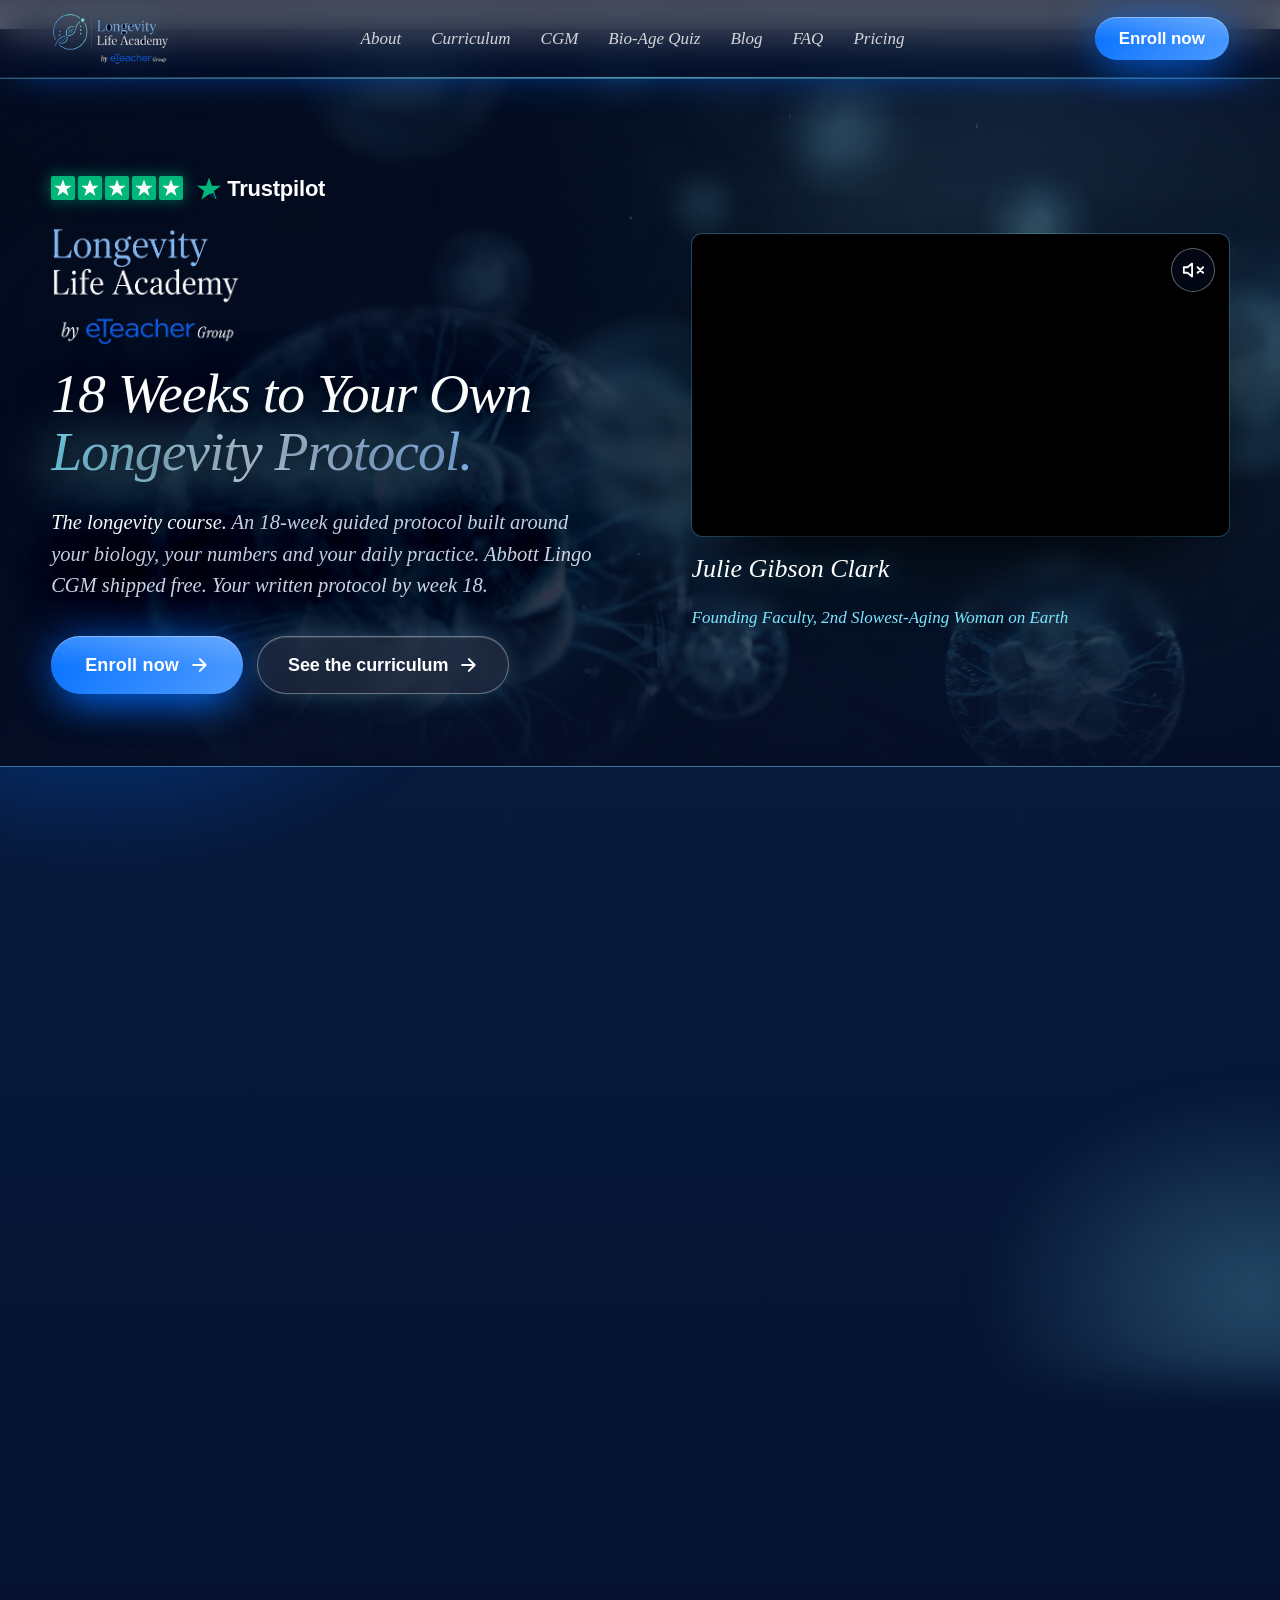
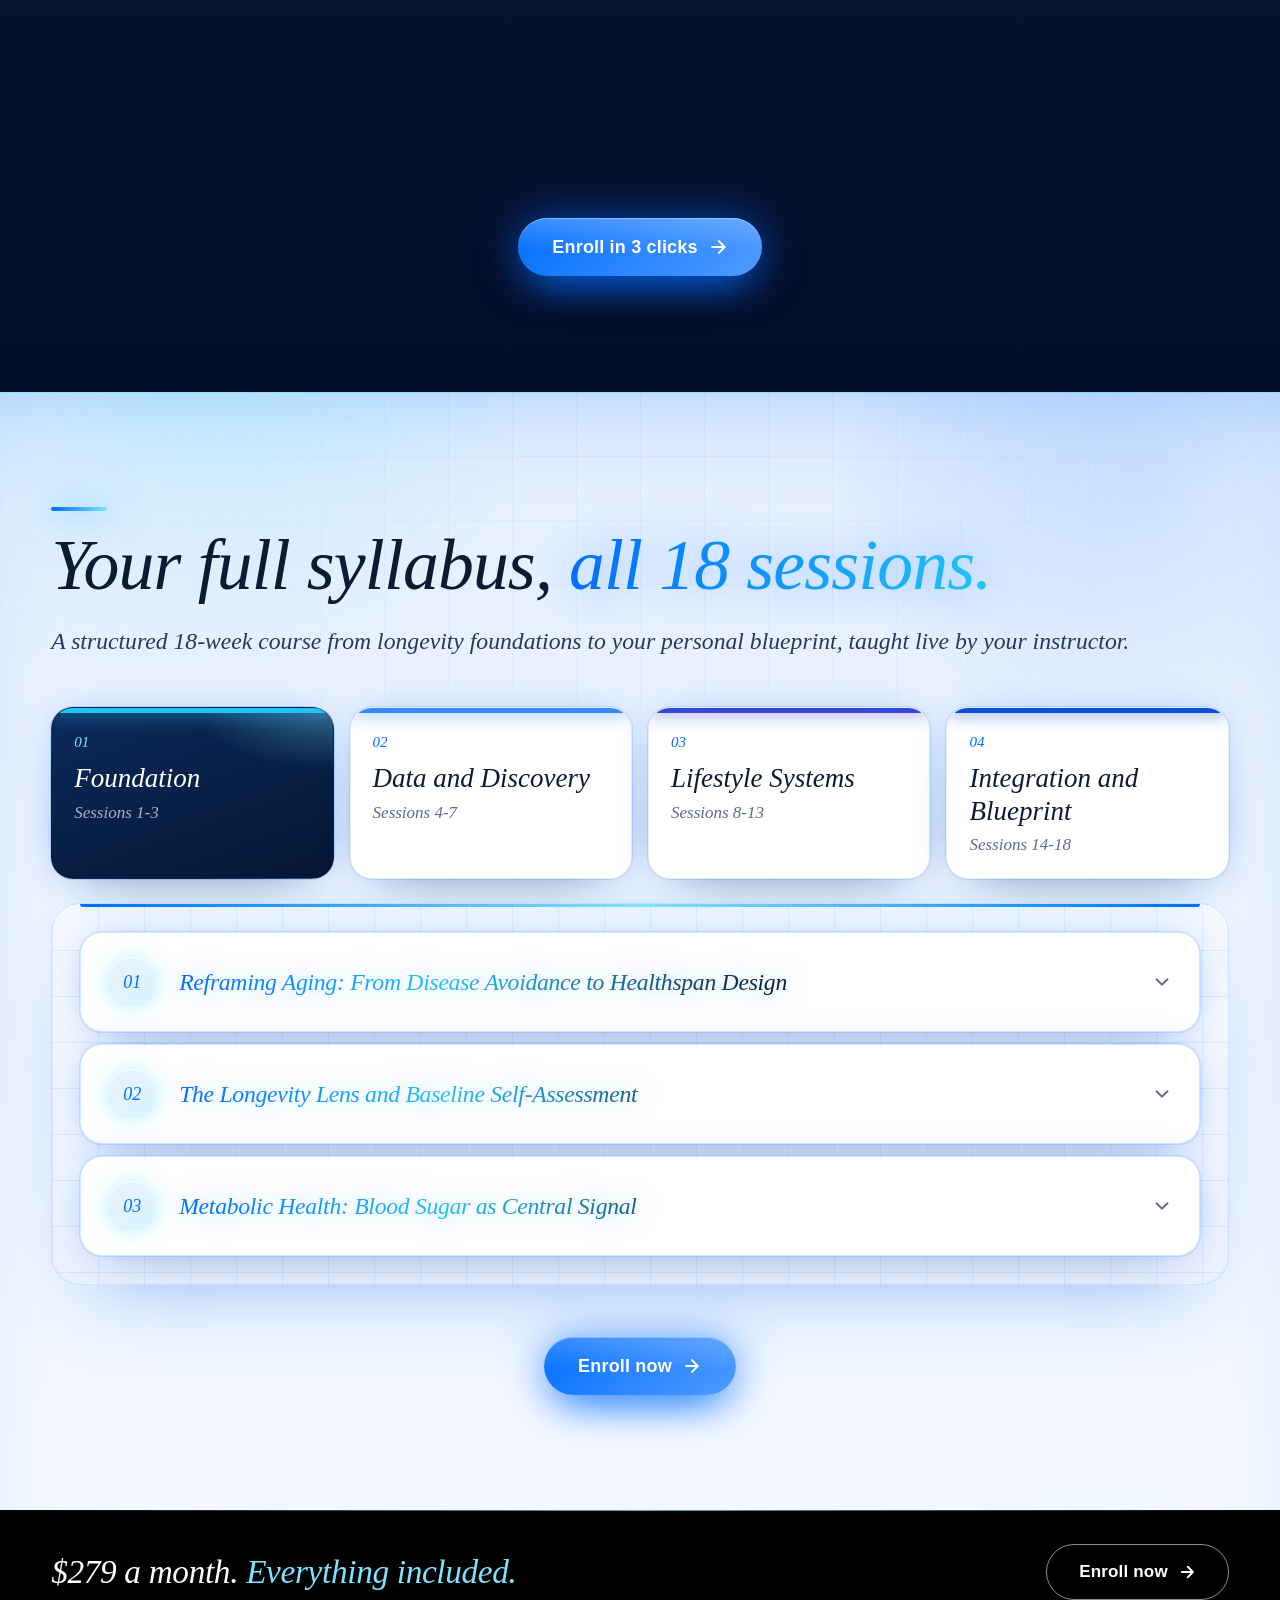
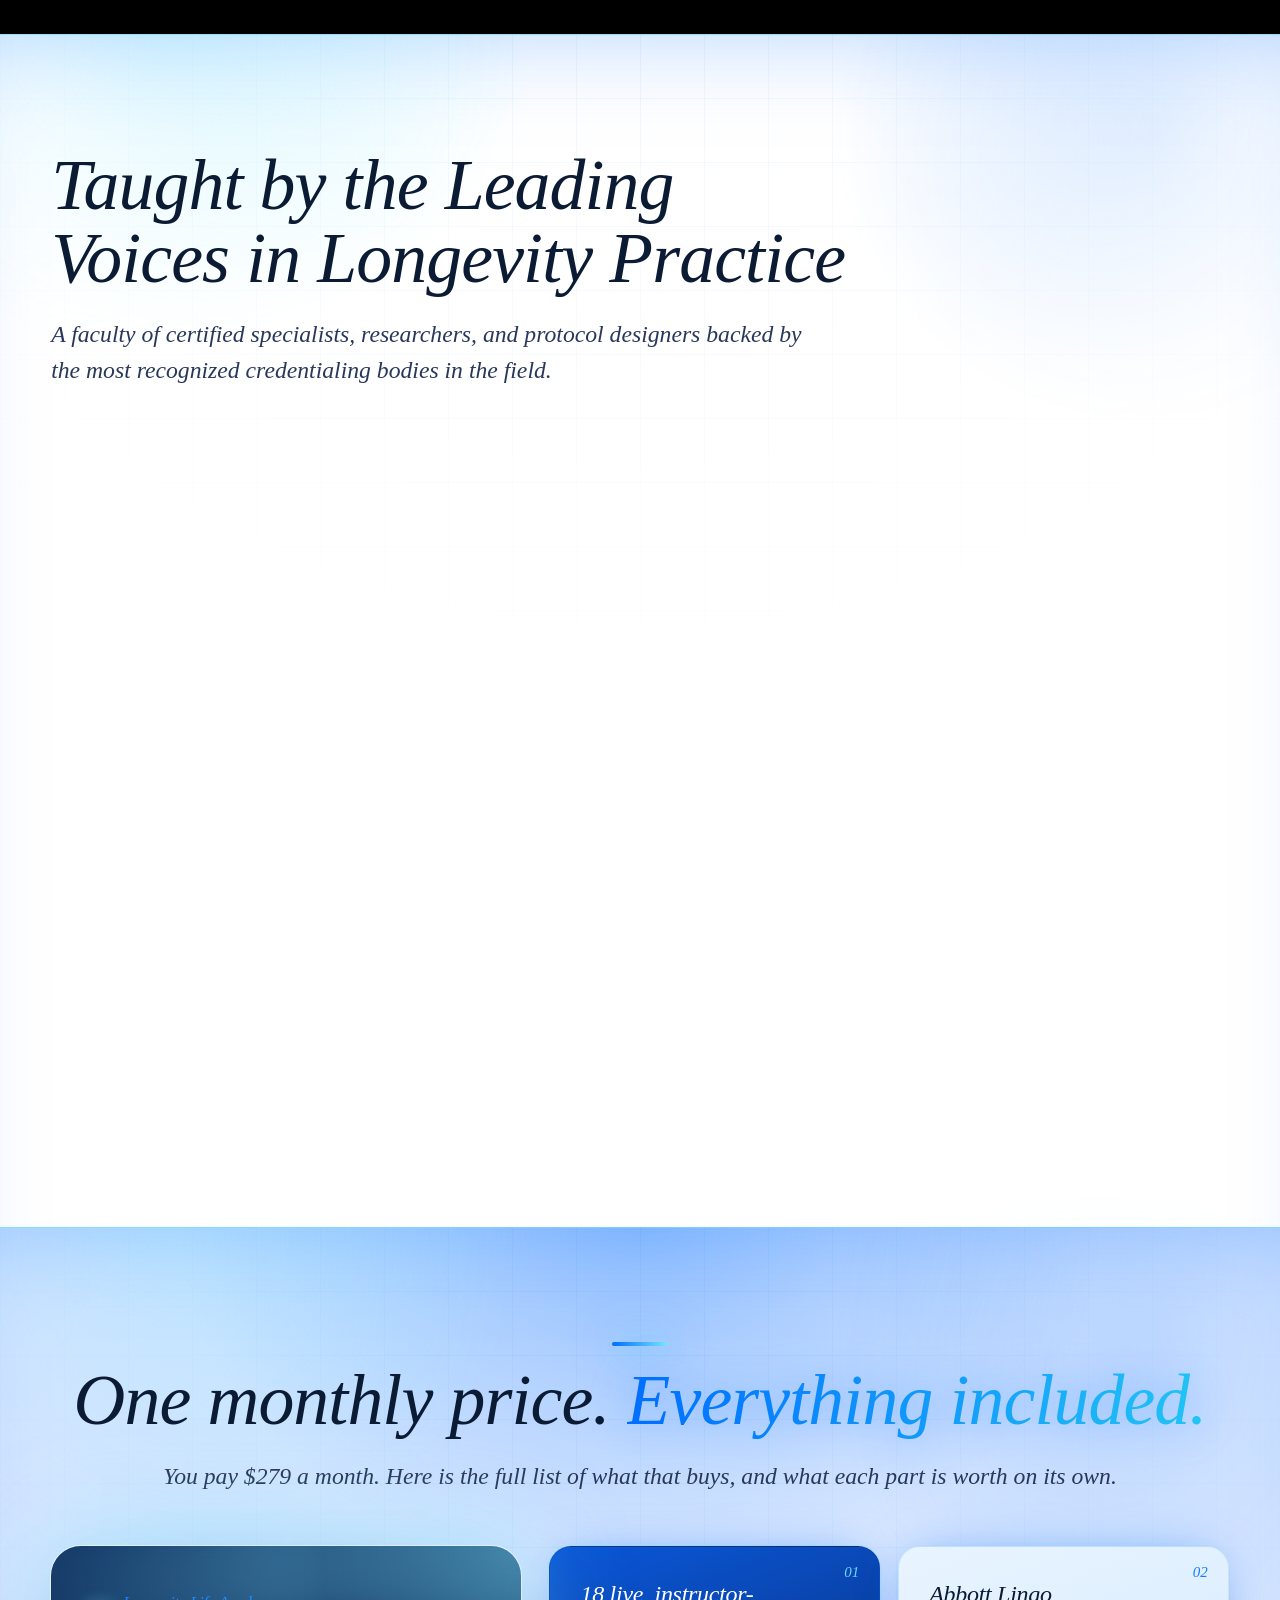
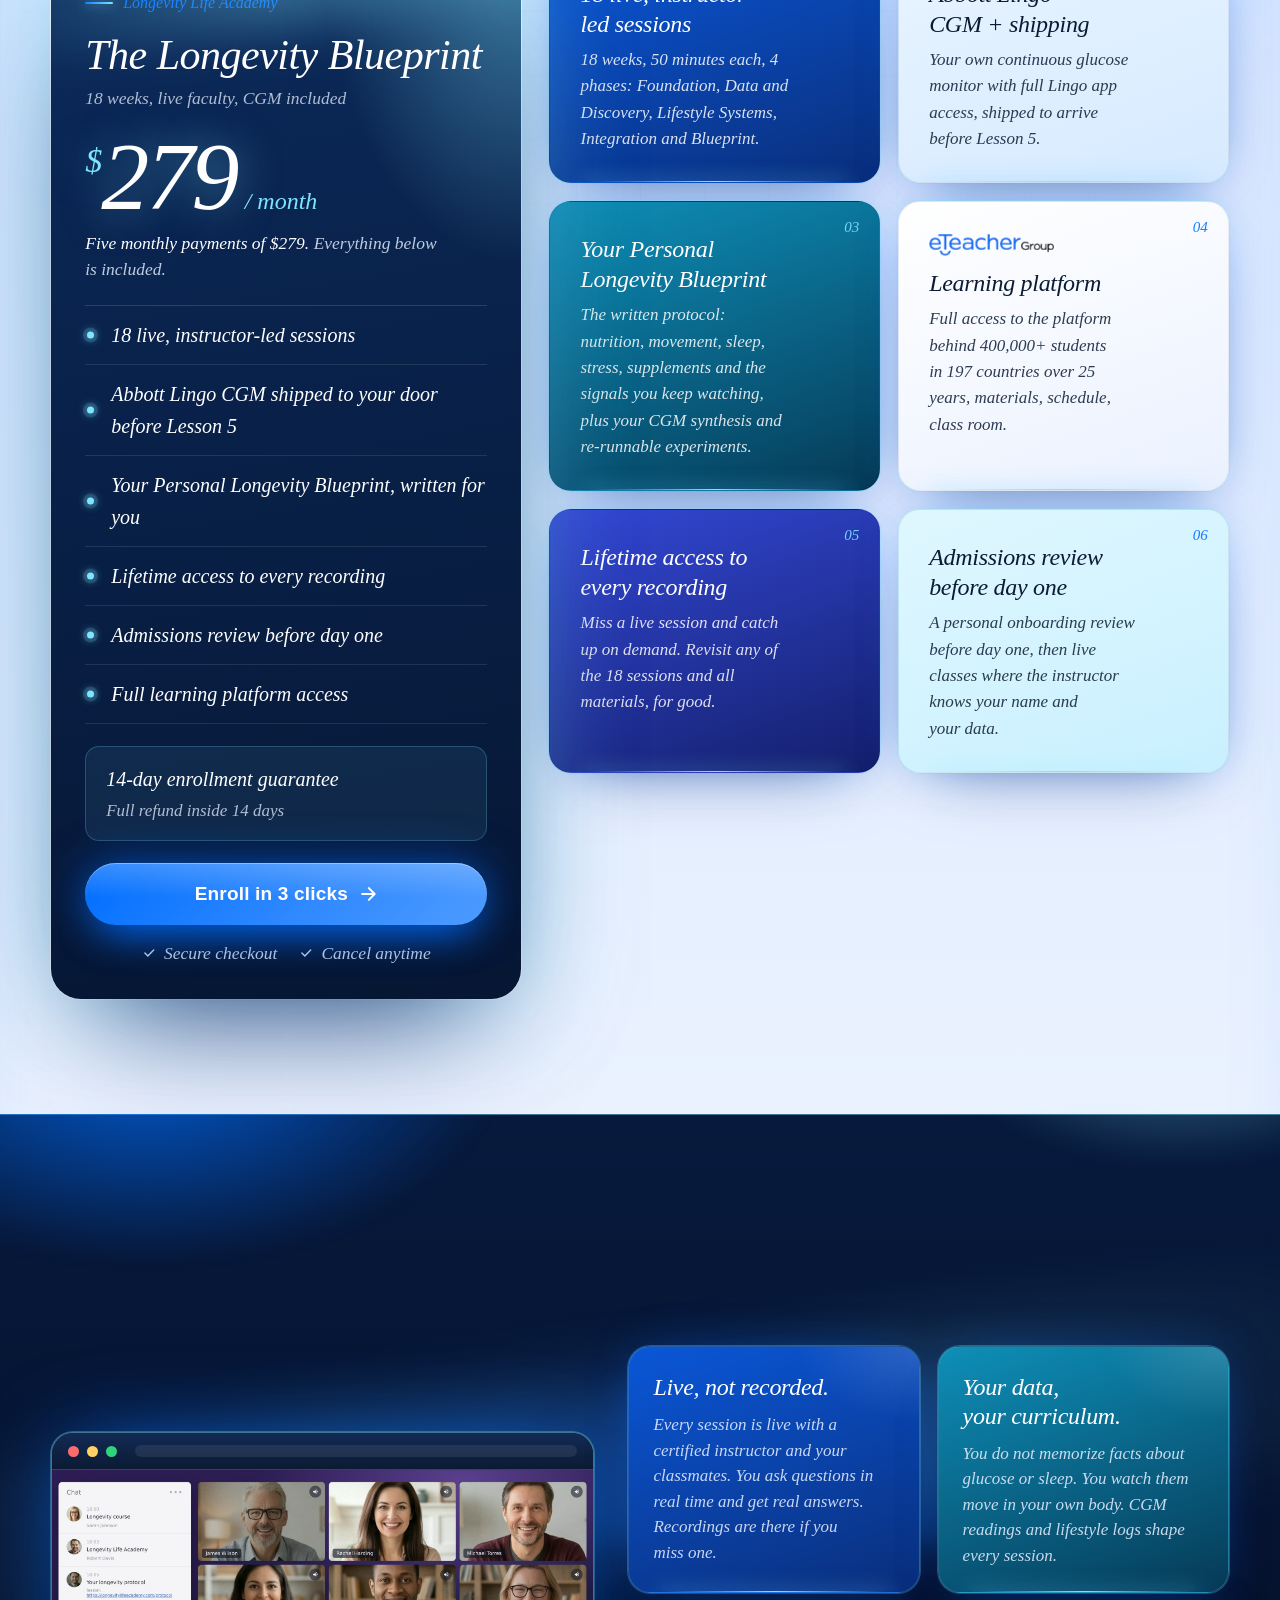
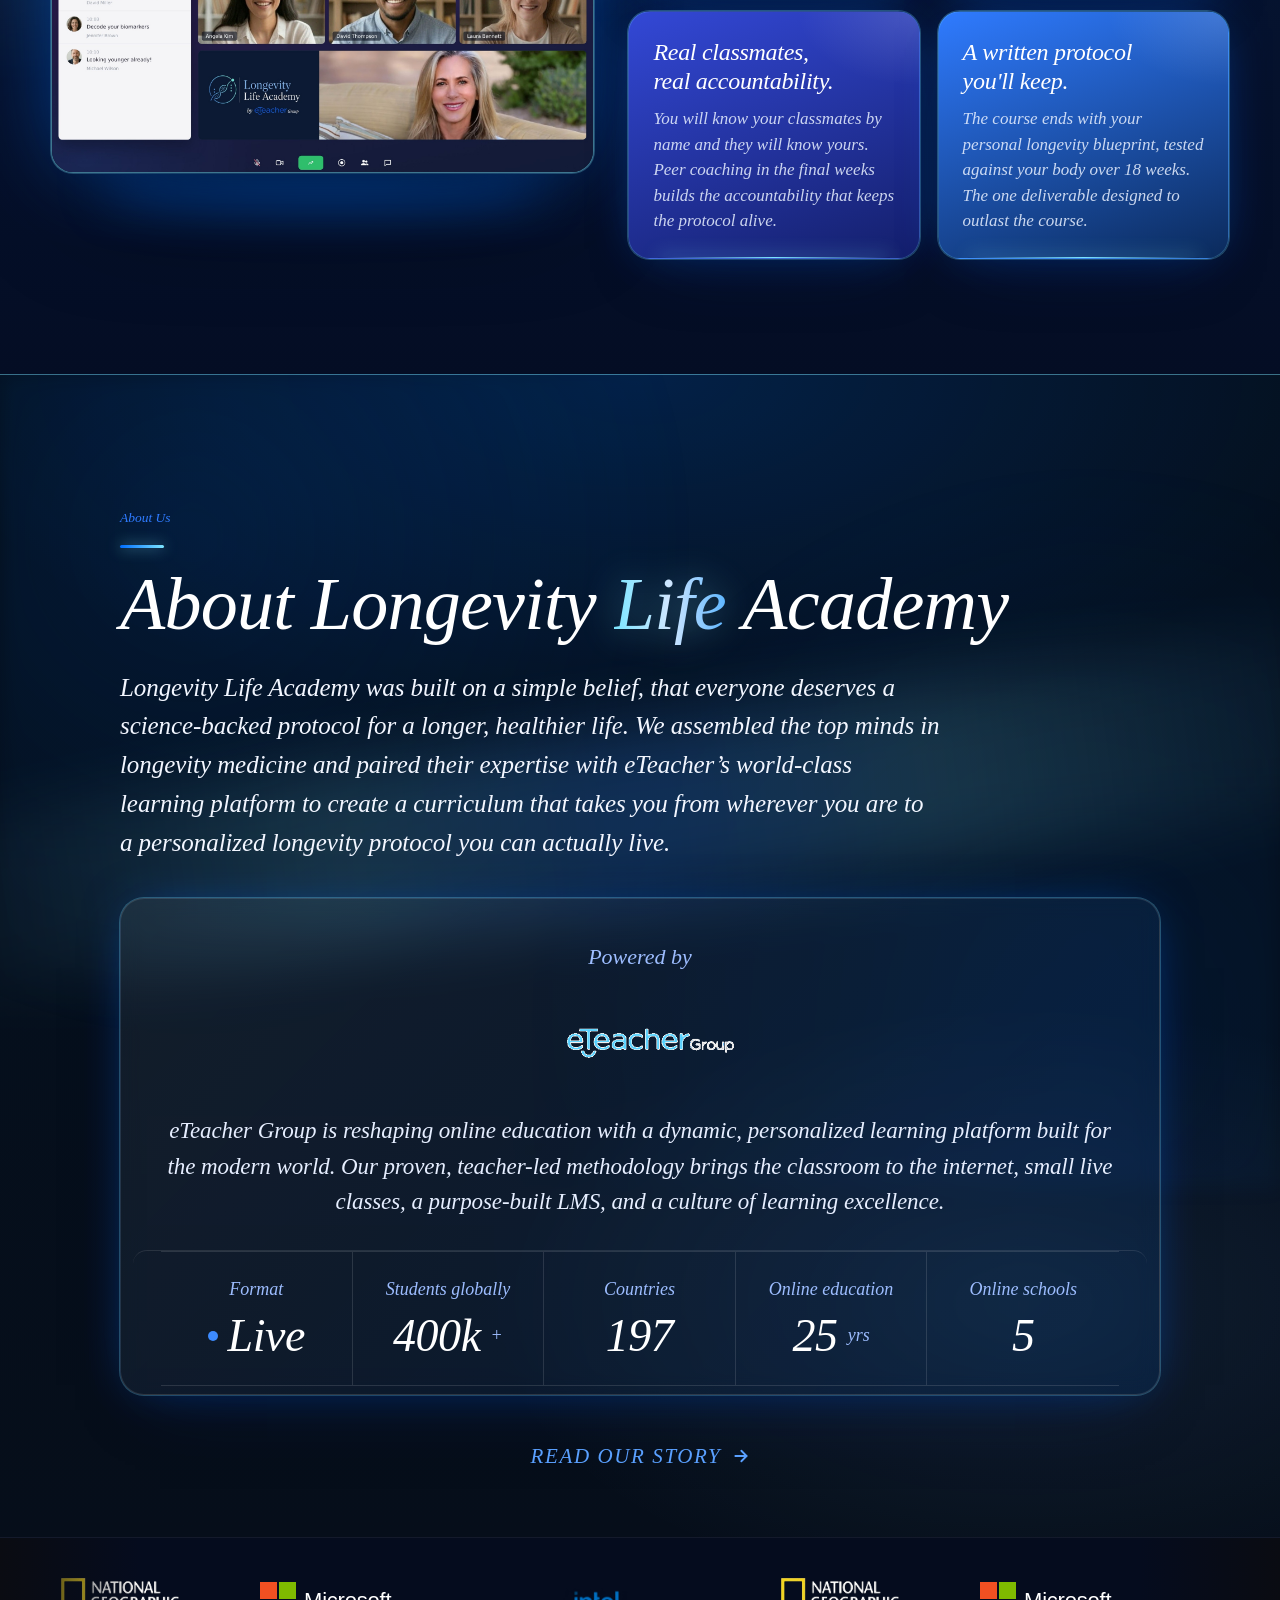
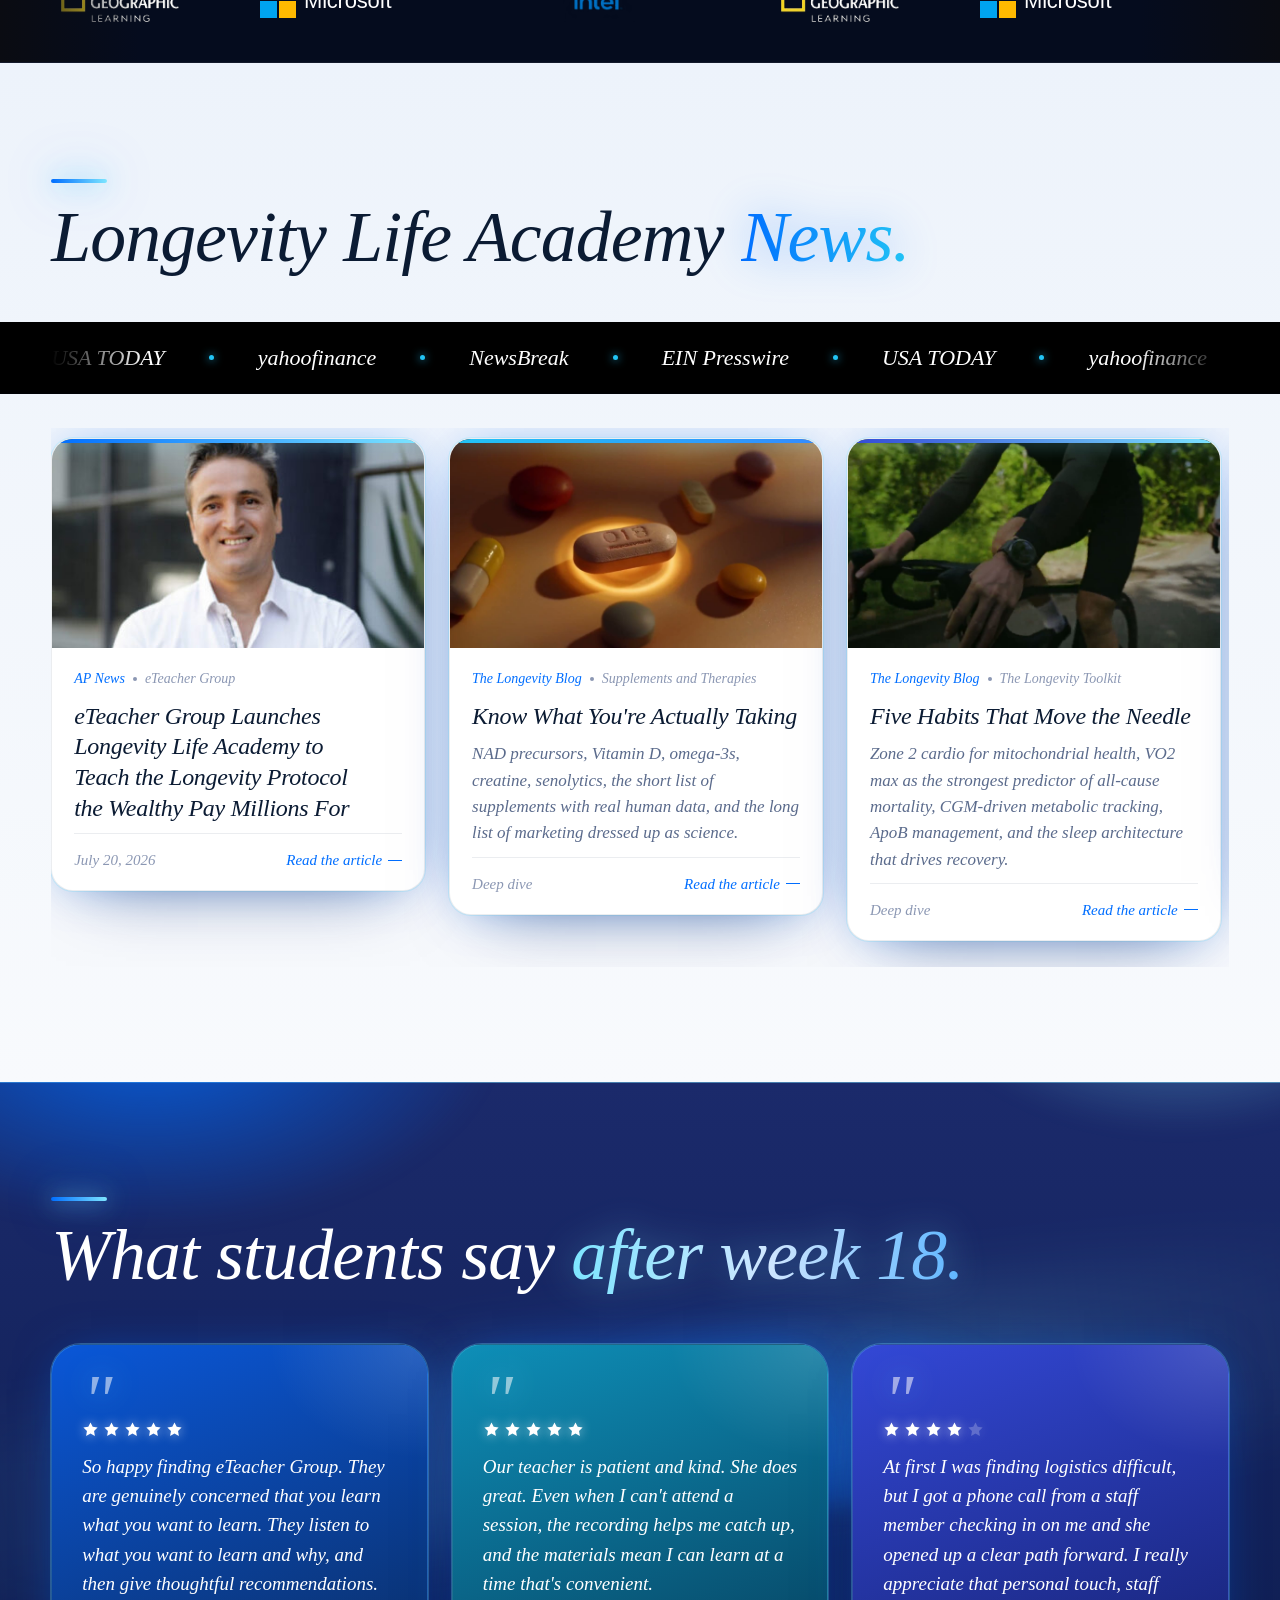
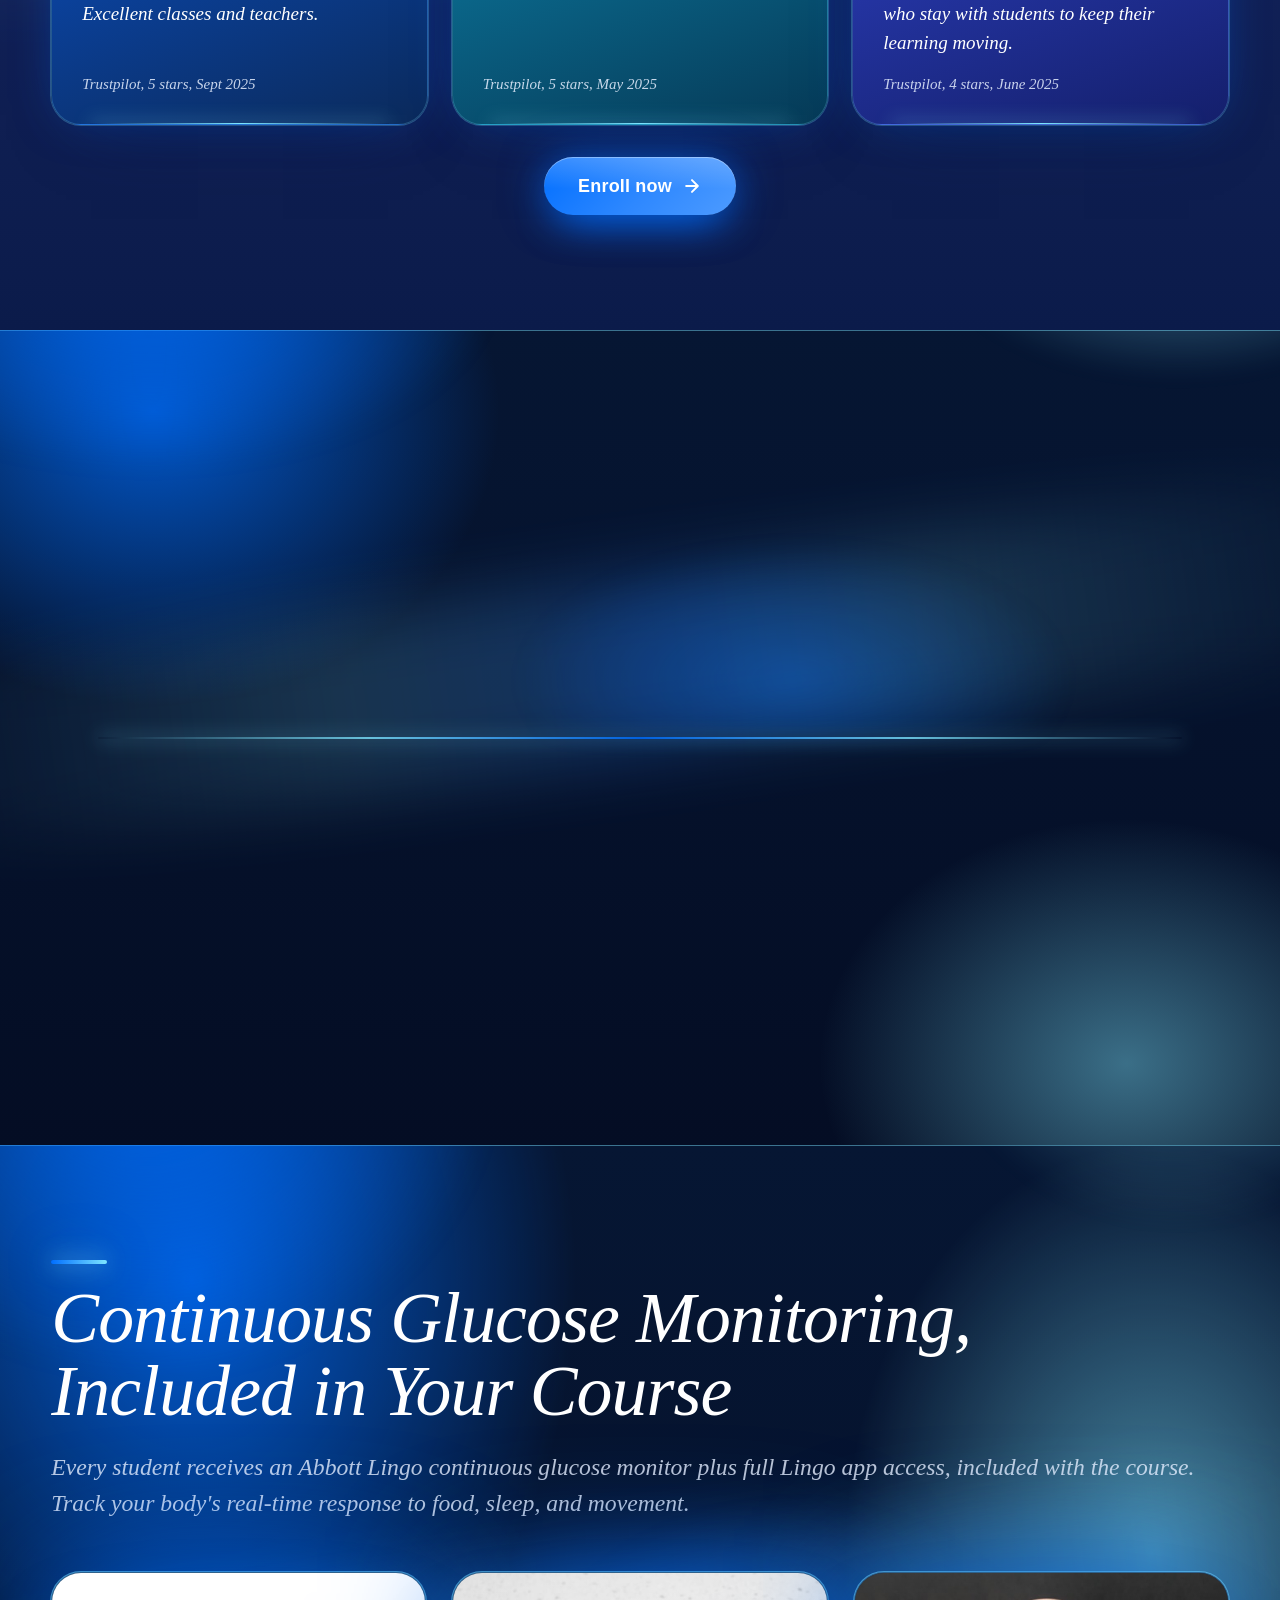
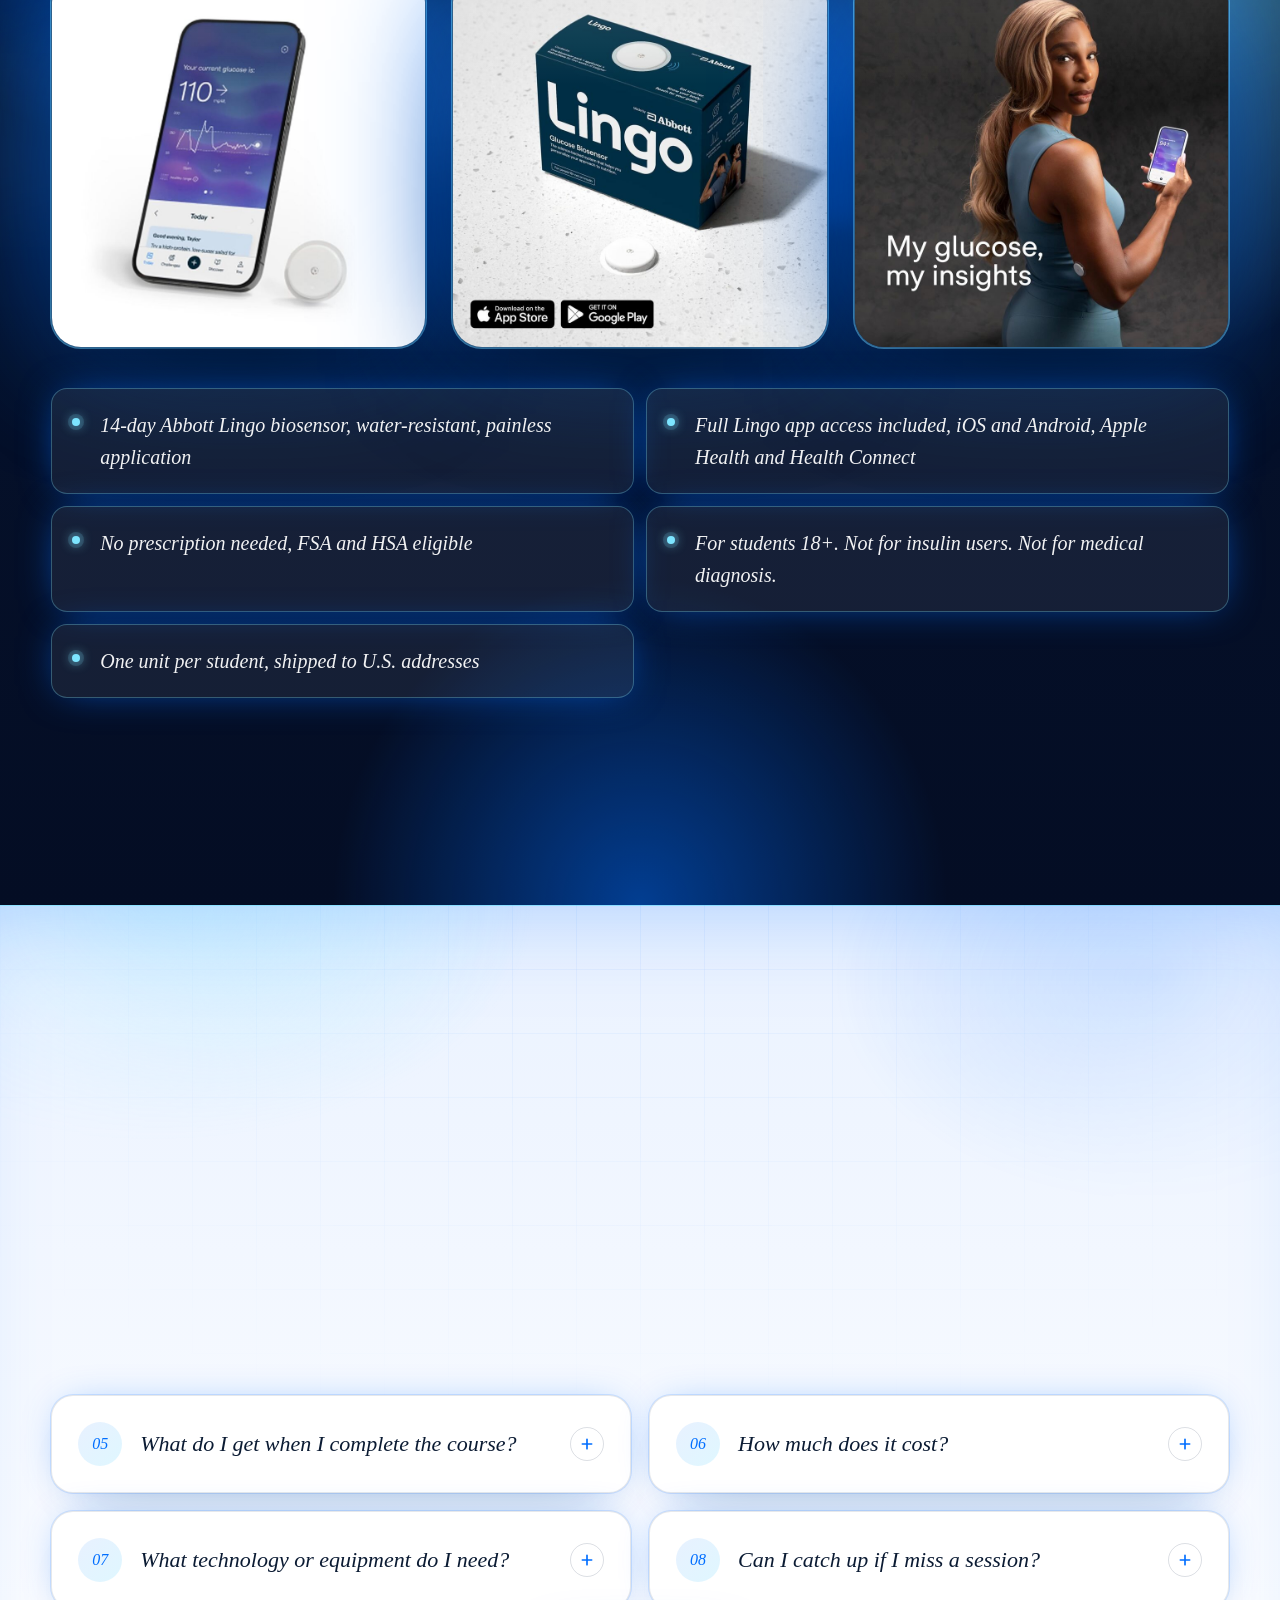
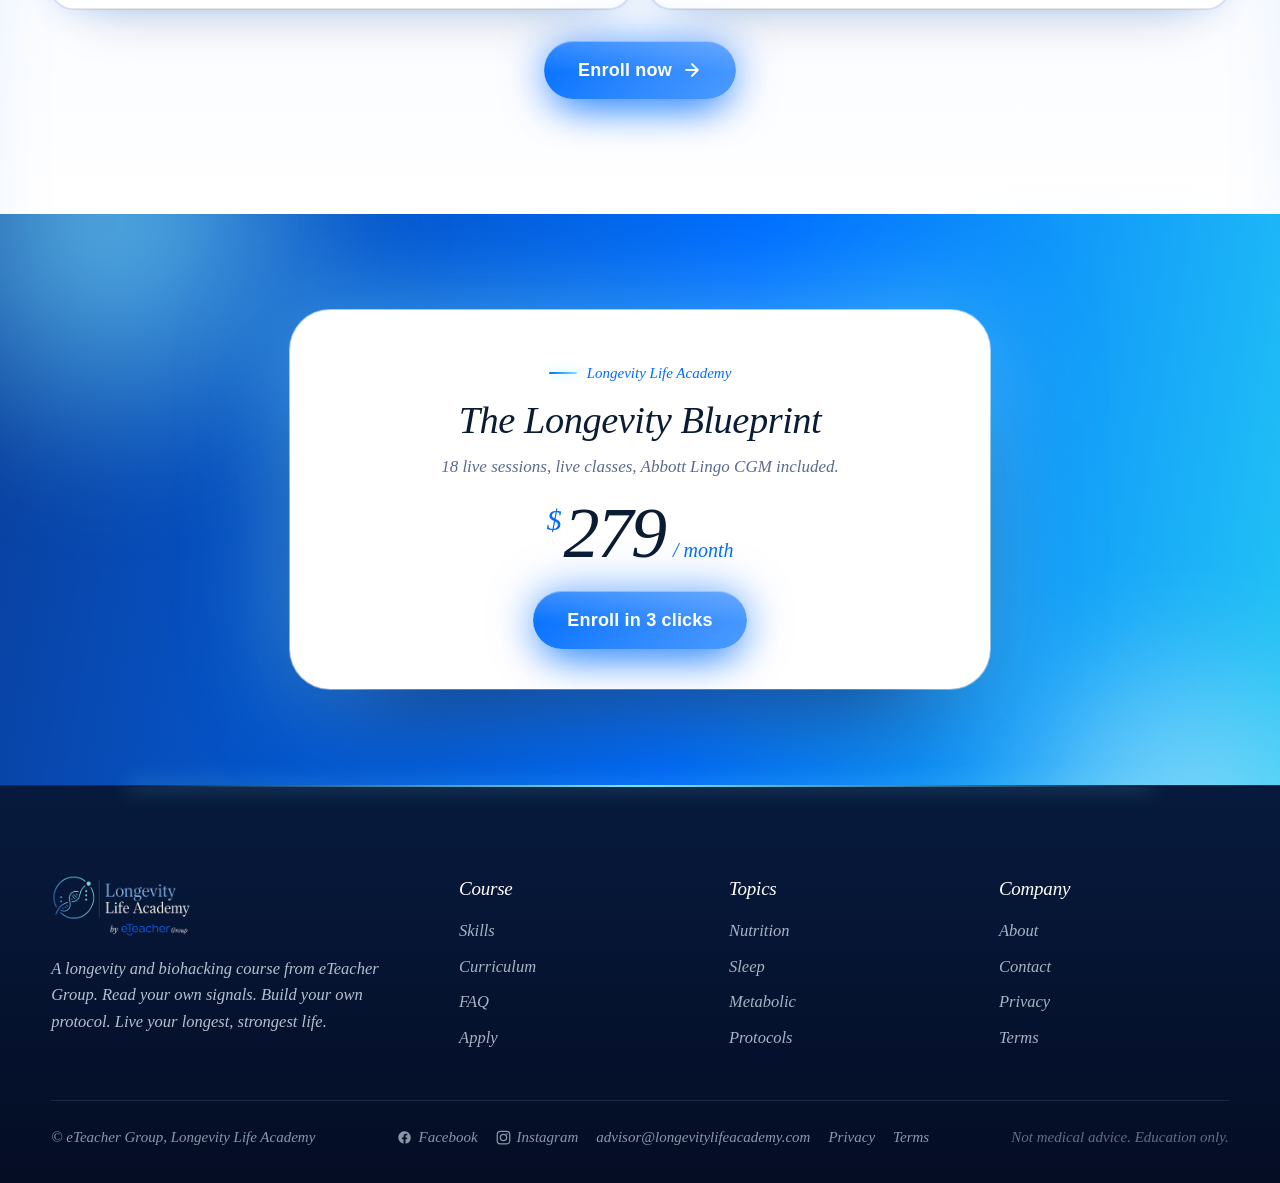
==== commit 7f7cf97d: "Why This Course right after sign up, larger About fold type, lighter hero video files Co-Authored-By" ====
--- a/longevity-academy-redesign/index.html
+++ b/longevity-academy-redesign/index.html
@@ -1685,8 +1685,8 @@
       </a>
     </div>
     </div>
-    <div class="hero-right-col"><div class="hero-sales" aria-hidden="true"><video class="hero-sales-video" src="assets/cells.mp4" poster="assets/cells-poster.jpg" autoplay muted loop playsinline preload="auto" aria-hidden="true"></video></div><figure class="lla-film">
-        <video src="assets/julie-hero-m.mp4" poster="assets/julie-hero-poster.jpg" autoplay muted loop playsinline preload="auto" data-src-mobile="assets/julie-hero-m.mp4"></video><button type="button" class="film-sound" aria-label="Sound on or off" aria-pressed="false"><svg viewBox="0 0 24 24" width="22" height="22" fill="none" stroke="currentColor" stroke-width="2" stroke-linecap="round" stroke-linejoin="round" aria-hidden="true"><path d="M11 5L6 9H2v6h4l5 4V5z"/><path class="fs-on" d="M15.5 8.5a5 5 0 0 1 0 7M19 5a9 9 0 0 1 0 14"/><path class="fs-off" d="M23 9l-6 6M17 9l6 6"/></svg></button>
+    <div class="hero-right-col"><div class="hero-sales" aria-hidden="true"><video class="hero-sales-video" src="assets/cells-light.mp4" poster="assets/cells-poster.jpg" autoplay muted loop playsinline preload="auto" aria-hidden="true"></video></div><figure class="lla-film">
+        <video src="assets/julie-hero-l.mp4" poster="assets/julie-hero-poster.jpg" autoplay muted loop playsinline preload="auto" data-src-mobile="assets/julie-hero-l.mp4"></video><button type="button" class="film-sound" aria-label="Sound on or off" aria-pressed="false"><svg viewBox="0 0 24 24" width="22" height="22" fill="none" stroke="currentColor" stroke-width="2" stroke-linecap="round" stroke-linejoin="round" aria-hidden="true"><path d="M11 5L6 9H2v6h4l5 4V5z"/><path class="fs-on" d="M15.5 8.5a5 5 0 0 1 0 7M19 5a9 9 0 0 1 0 14"/><path class="fs-off" d="M23 9l-6 6M17 9l6 6"/></svg></button>
         <figcaption><b>Julie Gibson Clark</b><span>Founding Faculty, 2nd Slowest-Aging Woman on Earth</span></figcaption>
       </figure></div>
     
@@ -2421,6 +2421,33 @@
   </div>
 </section>
 
+<section class="pdp-value lp-deep is-dark" id="whatitis" aria-label="Why this course is different">
+  <div class="fn-container">
+    <div class="pdp-value-head fn-reveal">
+      <h2 class="pdp-value-h2">Why This Course <em>Is Different</em></h2>
+    </div>
+    <div class="lla-value-layout"><figure class="lla-zoom-shot fn-reveal"><div class="mock-browser"><div class="mock-browser-bar" aria-hidden="true"><i></i><i></i><i></i></div><img src="assets/mc-zoom-chat.jpg" alt="A live Longevity Life Academy class on Zoom with Julie Gibson Clark and forty students" loading="lazy" width="1935" height="1080"></div><figcaption>A live Longevity Life Academy class on Zoom. Julie Gibson Clark hosting, students on camera, questions answered in real time.</figcaption></figure>
+<div class="lla-value-cards"><div class="pdp-value-grid rail">
+      <article class="pdp-value-card fn-reveal" data-vc="1">
+        <h3>Live, not recorded.</h3>
+        <p>Every session is live with a certified instructor and your classmates. You ask questions in real time and get real answers. Recordings are there if you miss one.</p>
+      </article>
+      <article class="pdp-value-card fn-reveal" data-vc="2">
+        <h3>Your data, your curriculum.</h3>
+        <p>You do not memorize facts about glucose or sleep. You watch them move in your own body. CGM readings and lifestyle logs shape every session.</p>
+      </article>
+      <article class="pdp-value-card fn-reveal" data-vc="3">
+        <h3>Real classmates, real accountability.</h3>
+        <p>You will know your classmates by name and they will know yours. Peer coaching in the final weeks builds the accountability that keeps the protocol alive.</p>
+      </article>
+      <article class="pdp-value-card fn-reveal" data-vc="4">
+        <h3>A written protocol you'll keep.</h3>
+        <p>The course ends with your personal longevity blueprint, tested against your body over 18 weeks. The one deliverable designed to outlast the course.</p>
+      </article>
+    </div></div>
+  </div></div>
+</section>
+
 <section class="hp-about is-dark" id="institution">
   <a class="hp-about-link-wrap" href="https://www.longevitylifeacademy.com/about.html" target="_blank" rel="noopener" aria-label="Read more about Longevity Life Academy and eTeacher Group">
   <div class="container">
@@ -2581,32 +2608,6 @@
 
 
 <!-- FACULTY FILMS -->
-<section class="pdp-value lp-deep is-dark" id="whatitis" aria-label="Why this course is different">
-  <div class="fn-container">
-    <div class="pdp-value-head fn-reveal">
-      <h2 class="pdp-value-h2">Why This Course <em>Is Different</em></h2>
-    </div>
-    <div class="lla-value-layout"><figure class="lla-zoom-shot fn-reveal"><div class="mock-browser"><div class="mock-browser-bar" aria-hidden="true"><i></i><i></i><i></i></div><img src="assets/mc-zoom-chat.jpg" alt="A live Longevity Life Academy class on Zoom with Julie Gibson Clark and forty students" loading="lazy" width="1935" height="1080"></div><figcaption>A live Longevity Life Academy class on Zoom. Julie Gibson Clark hosting, students on camera, questions answered in real time.</figcaption></figure>
-<div class="lla-value-cards"><div class="pdp-value-grid rail">
-      <article class="pdp-value-card fn-reveal" data-vc="1">
-        <h3>Live, not recorded.</h3>
-        <p>Every session is live with a certified instructor and your classmates. You ask questions in real time and get real answers. Recordings are there if you miss one.</p>
-      </article>
-      <article class="pdp-value-card fn-reveal" data-vc="2">
-        <h3>Your data, your curriculum.</h3>
-        <p>You do not memorize facts about glucose or sleep. You watch them move in your own body. CGM readings and lifestyle logs shape every session.</p>
-      </article>
-      <article class="pdp-value-card fn-reveal" data-vc="3">
-        <h3>Real classmates, real accountability.</h3>
-        <p>You will know your classmates by name and they will know yours. Peer coaching in the final weeks builds the accountability that keeps the protocol alive.</p>
-      </article>
-      <article class="pdp-value-card fn-reveal" data-vc="4">
-        <h3>A written protocol you'll keep.</h3>
-        <p>The course ends with your personal longevity blueprint, tested against your body over 18 weeks. The one deliverable designed to outlast the course.</p>
-      </article>
-    </div></div>
-  </div></div>
-</section>
 <section class="fn-section pr-light lp-ice lp-numbered is-dark" data-lp-num="05" data-lp-kicker="How it works" id="mechanism">
   <div class="fn-container">
     <div class="fn-head fn-head--center fn-reveal">
@@ -4913,7 +4914,14 @@
   html body#lpRoot#lpRoot#lpRoot#lpRoot#lpRoot#lpRoot .hp-about-powered-logo-img{height:40px !important;margin:0 auto 12px !important}
   html body#lpRoot#lpRoot#lpRoot#lpRoot#lpRoot#lpRoot .hp-about-powered-desc{margin:0 0 16px !important;line-height:1.5 !important}
   html body#lpRoot#lpRoot#lpRoot#lpRoot#lpRoot#lpRoot .hp-hero-powered-bar{margin-top:0 !important;padding-top:14px !important}
-  html body#lpRoot#lpRoot#lpRoot#lpRoot#lpRoot#lpRoot .hp-about-readmore{margin-top:6px !important}
+  html body#lpRoot#lpRoot#lpRoot#lpRoot#lpRoot#lpRoot .hp-about-readmore{margin-top:6px !important;font-size:18px !important}
+  html body#lpRoot#lpRoot#lpRoot#lpRoot#lpRoot#lpRoot .hp-about-mainhead{font-size:40px !important}
+  html body#lpRoot#lpRoot#lpRoot#lpRoot#lpRoot#lpRoot .hp-about-lead{font-size:19px !important}
+  html body#lpRoot#lpRoot#lpRoot#lpRoot#lpRoot#lpRoot .hp-about-powered-label{font-size:18px !important}
+  html body#lpRoot#lpRoot#lpRoot#lpRoot#lpRoot#lpRoot .hp-about-powered-desc{font-size:18px !important}
+  html body#lpRoot#lpRoot#lpRoot#lpRoot#lpRoot#lpRoot .hp-about-powered-logo-img{height:52px !important}
+  html body#lpRoot#lpRoot#lpRoot#lpRoot#lpRoot#lpRoot .hp-hero-powered-stats span{font-size:15px !important}
+  html body#lpRoot#lpRoot#lpRoot#lpRoot#lpRoot#lpRoot .hp-hero-powered-stats strong{font-size:32px !important}
 }
 html body#lpRoot#lpRoot#lpRoot#lpRoot#lpRoot#lpRoot .hp-about-header .eyebrow{display:inline-block !important;font-size:13.5px !important;font-weight:400 !important;font-style:italic !important;text-transform:none !important;letter-spacing:normal !important;color:#2F7BFF !important;background:none !important;padding:0 !important;border:0 !important;border-radius:0 !important;box-shadow:none !important;width:auto !important;line-height:1.62 !important;margin:0 0 16px !important;gap:normal !important}
 html body#lpRoot#lpRoot#lpRoot#lpRoot#lpRoot#lpRoot .hp-about-header .eyebrow::before{display:none !important}
@@ -4922,16 +4930,17 @@
 html body#lpRoot#lpRoot#lpRoot#lpRoot#lpRoot#lpRoot .hp-about-lead{margin-bottom:36px !important}
 html body#lpRoot#lpRoot#lpRoot#lpRoot#lpRoot#lpRoot .hp-about-powered-logo-img{height:78px !important;width:auto !important;image-rendering:auto !important}
 @media (min-width:901px){
-  html body#lpRoot#lpRoot#lpRoot#lpRoot#lpRoot#lpRoot .hp-about-mainhead{font-size:64px !important;line-height:1.05 !important;margin-bottom:22px !important}
-  html body#lpRoot#lpRoot#lpRoot#lpRoot#lpRoot#lpRoot .hp-about-lead{font-size:22px !important;line-height:1.6 !important;max-width:980px !important}
+  html body#lpRoot#lpRoot#lpRoot#lpRoot#lpRoot#lpRoot .hp-about-mainhead{font-size:74px !important;line-height:1.04 !important;margin-bottom:26px !important}
+  html body#lpRoot#lpRoot#lpRoot#lpRoot#lpRoot#lpRoot .hp-about-lead{font-size:25px !important;line-height:1.55 !important;max-width:1040px !important}
   html body#lpRoot#lpRoot#lpRoot#lpRoot#lpRoot#lpRoot .hp-about-powered{padding:40px 44px 36px !important;max-width:1100px !important}
-  html body#lpRoot#lpRoot#lpRoot#lpRoot#lpRoot#lpRoot .hp-about-powered-label{font-size:19px !important;margin-bottom:14px !important}
+  html body#lpRoot#lpRoot#lpRoot#lpRoot#lpRoot#lpRoot .hp-about-powered-label{font-size:22px !important;margin-bottom:16px !important}
   html body#lpRoot#lpRoot#lpRoot#lpRoot#lpRoot#lpRoot .hp-about-powered-brand{padding:8px 0 16px !important}
-  html body#lpRoot#lpRoot#lpRoot#lpRoot#lpRoot#lpRoot .hp-about-powered-desc{font-size:20px !important;line-height:1.6 !important;max-width:920px !important;margin:0 auto 26px !important}
-  html body#lpRoot#lpRoot#lpRoot#lpRoot#lpRoot#lpRoot .hp-hero-powered-stats span{font-size:16px !important}
-  html body#lpRoot#lpRoot#lpRoot#lpRoot#lpRoot#lpRoot .hp-hero-powered-stats strong{font-size:38px !important}
+  html body#lpRoot#lpRoot#lpRoot#lpRoot#lpRoot#lpRoot .hp-about-powered-desc{font-size:23px !important;line-height:1.55 !important;max-width:960px !important;margin:0 auto 30px !important}
+  html body#lpRoot#lpRoot#lpRoot#lpRoot#lpRoot#lpRoot .hp-hero-powered-stats span{font-size:18px !important}
+  html body#lpRoot#lpRoot#lpRoot#lpRoot#lpRoot#lpRoot .hp-hero-powered-stats strong{font-size:46px !important}
   html body#lpRoot#lpRoot#lpRoot#lpRoot#lpRoot#lpRoot .hp-hero-powered-stats li{padding:22px 12px !important}
-  html body#lpRoot#lpRoot#lpRoot#lpRoot#lpRoot#lpRoot .hp-about-readmore{font-size:19px !important}
+  html body#lpRoot#lpRoot#lpRoot#lpRoot#lpRoot#lpRoot .hp-about-readmore{font-size:21px !important}
+  html body#lpRoot#lpRoot#lpRoot#lpRoot#lpRoot#lpRoot .hp-about-powered-logo-img{height:88px !important}
 }
 html body#lpRoot#lpRoot#lpRoot#lpRoot#lpRoot#lpRoot .hp-about-powered-brand{padding:6px 0 10px !important}
 html body#lpRoot#lpRoot#lpRoot#lpRoot#lpRoot#lpRoot .hp-hero-powered-stats span, html body#lpRoot#lpRoot#lpRoot#lpRoot#lpRoot#lpRoot .hp-hero-powered-stats strong, html body#lpRoot#lpRoot#lpRoot#lpRoot#lpRoot#lpRoot .hp-about-readmore{font-weight:400 !important}
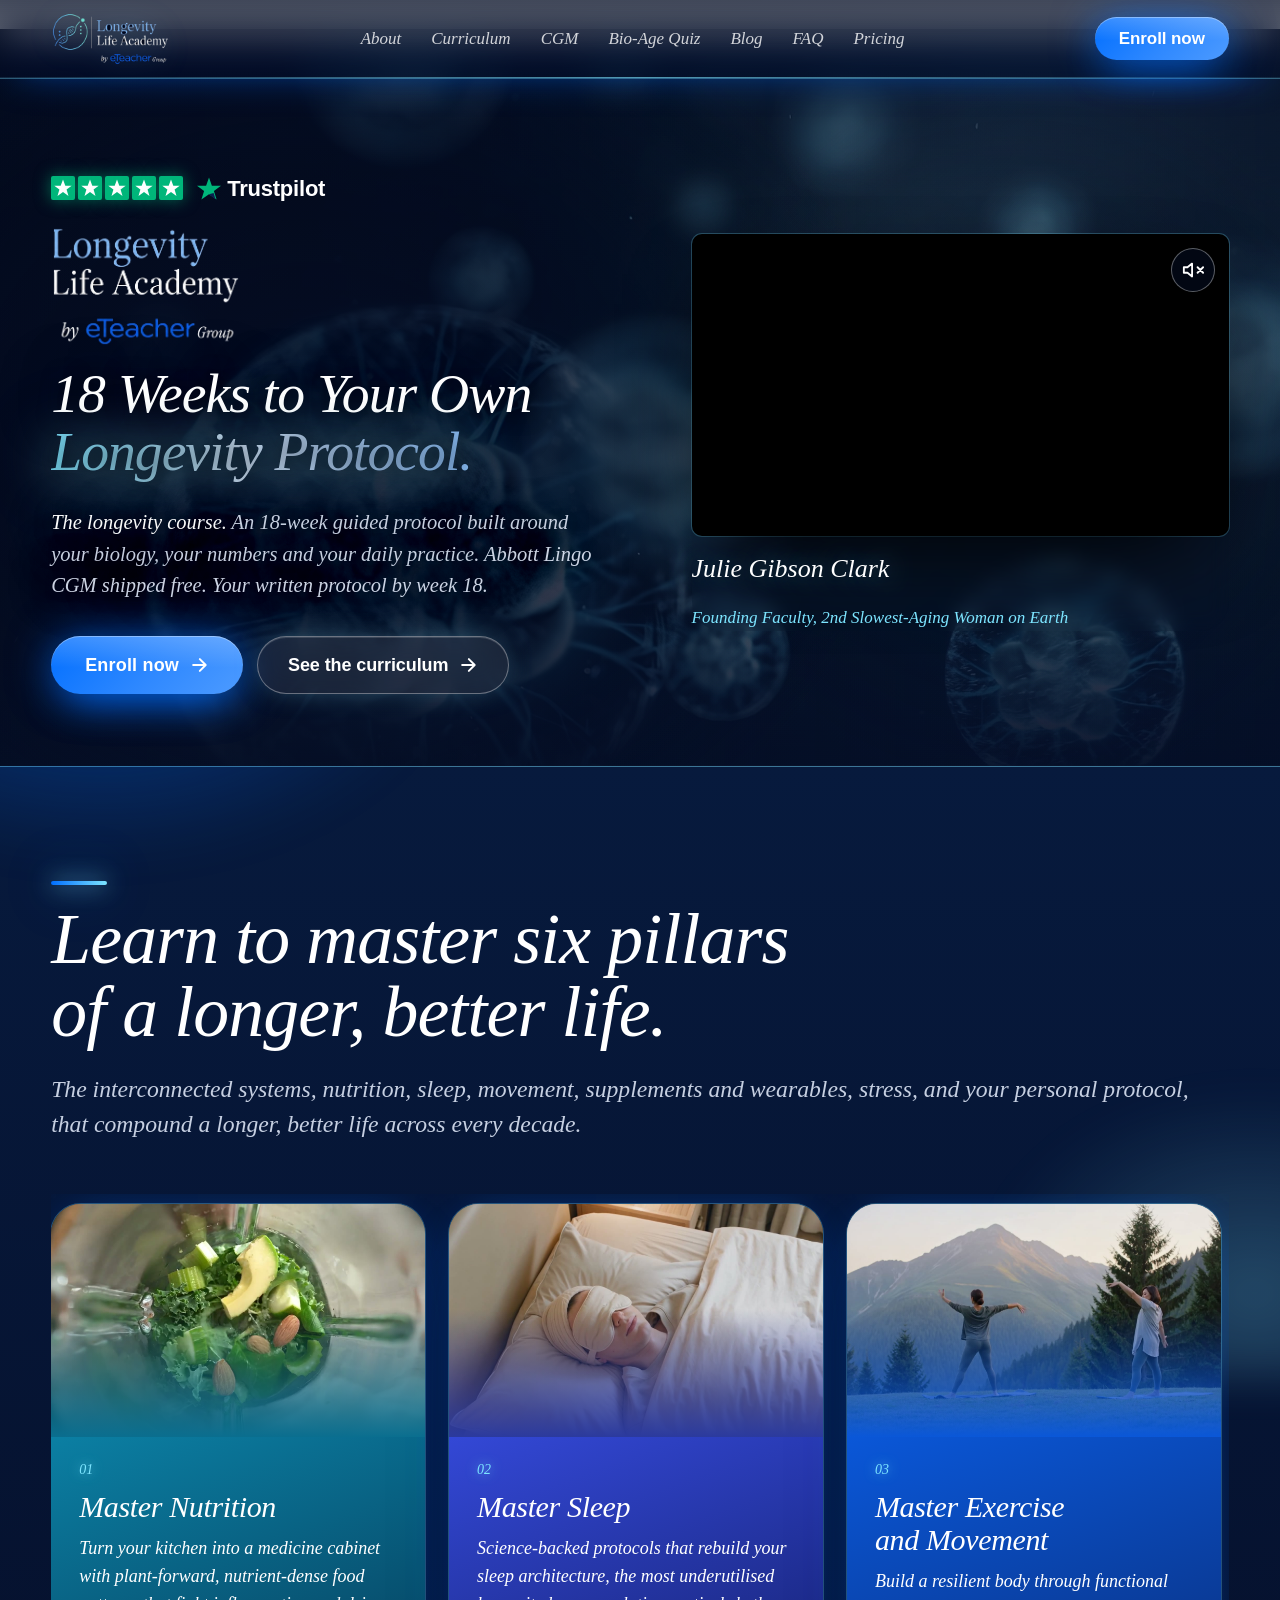
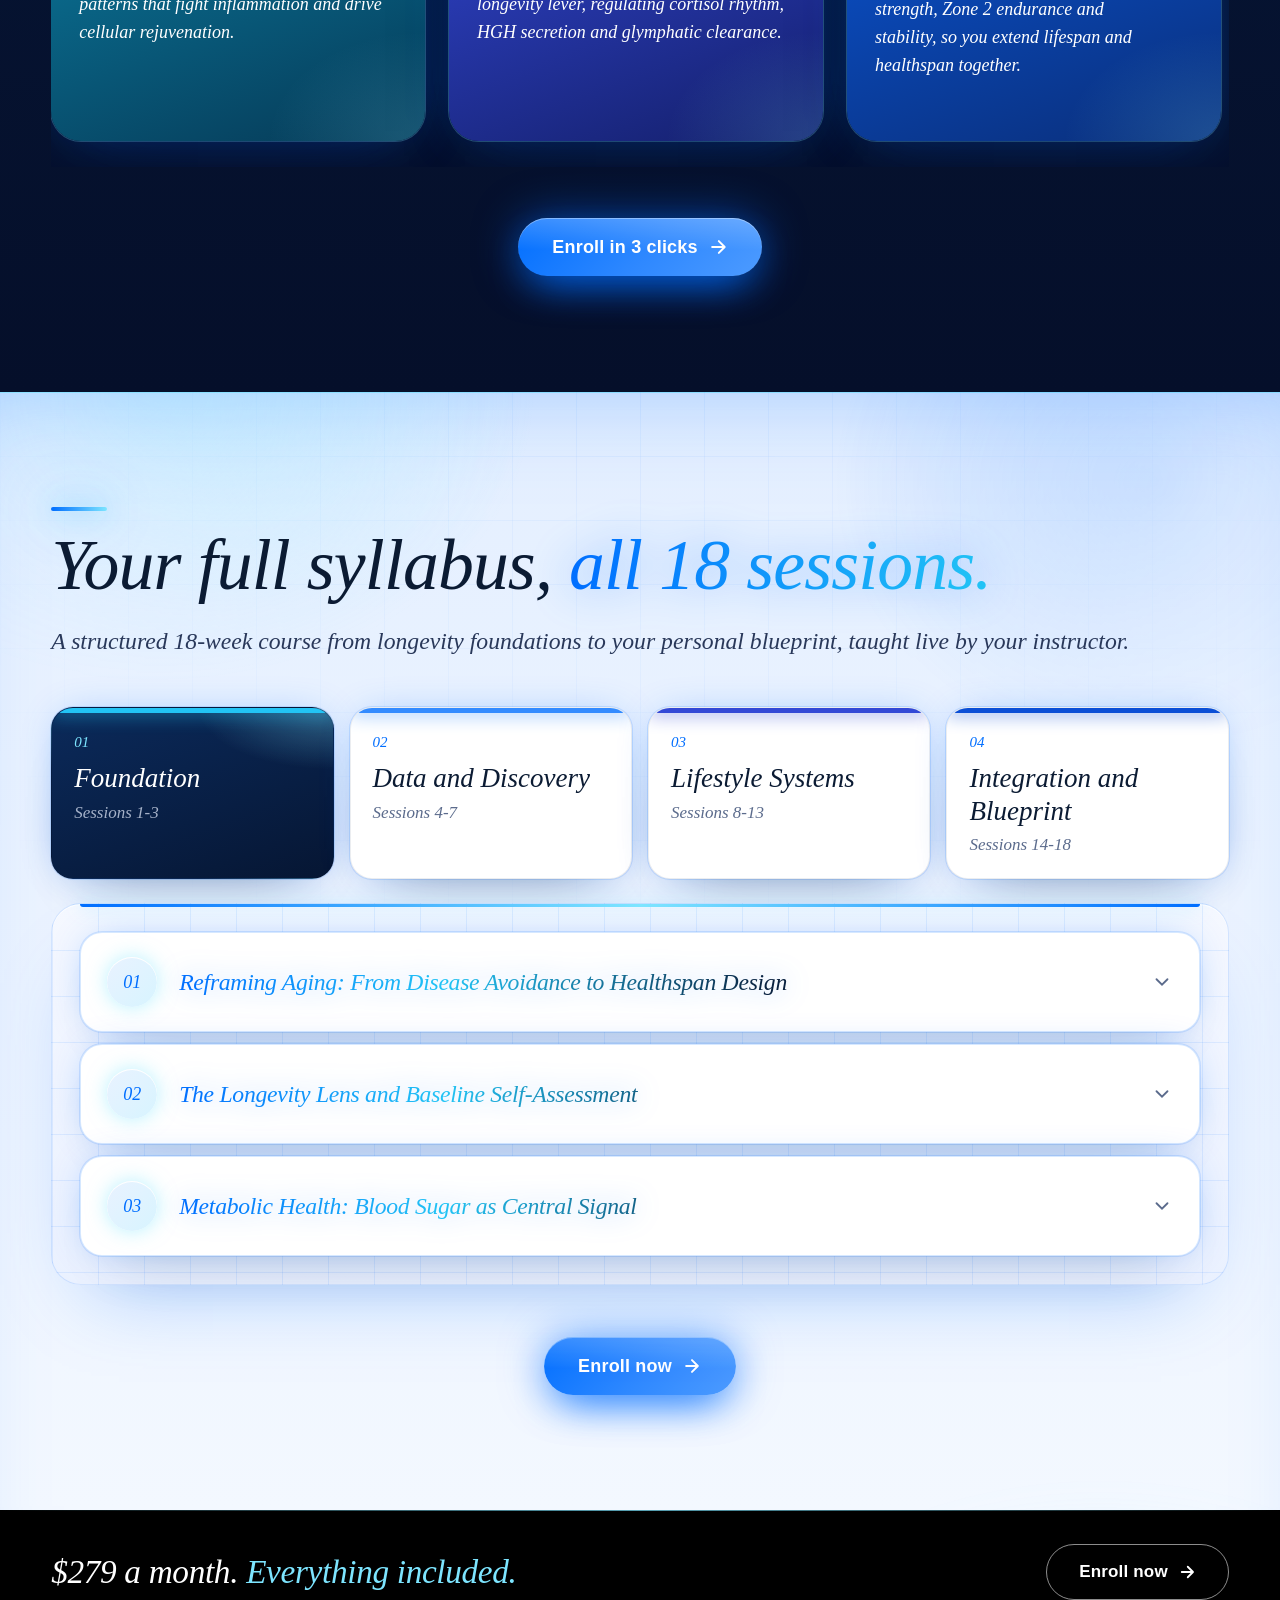
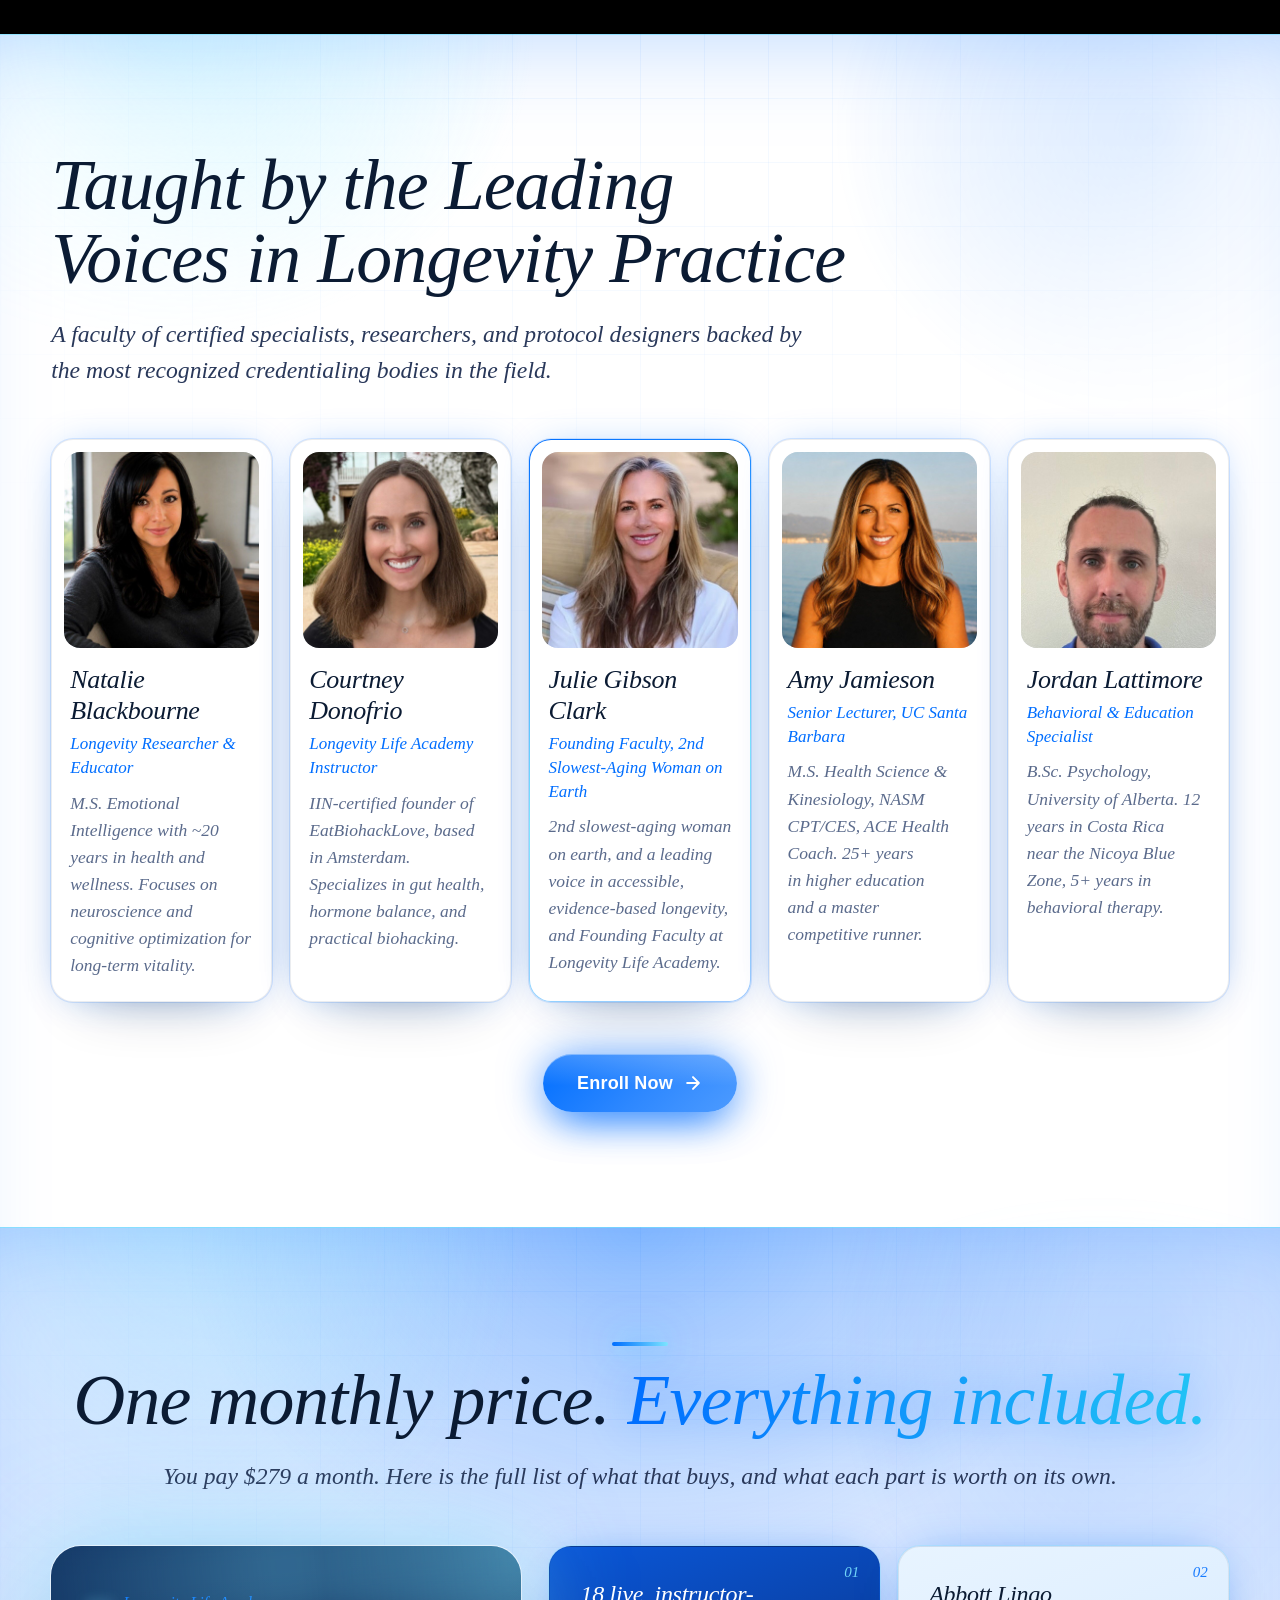
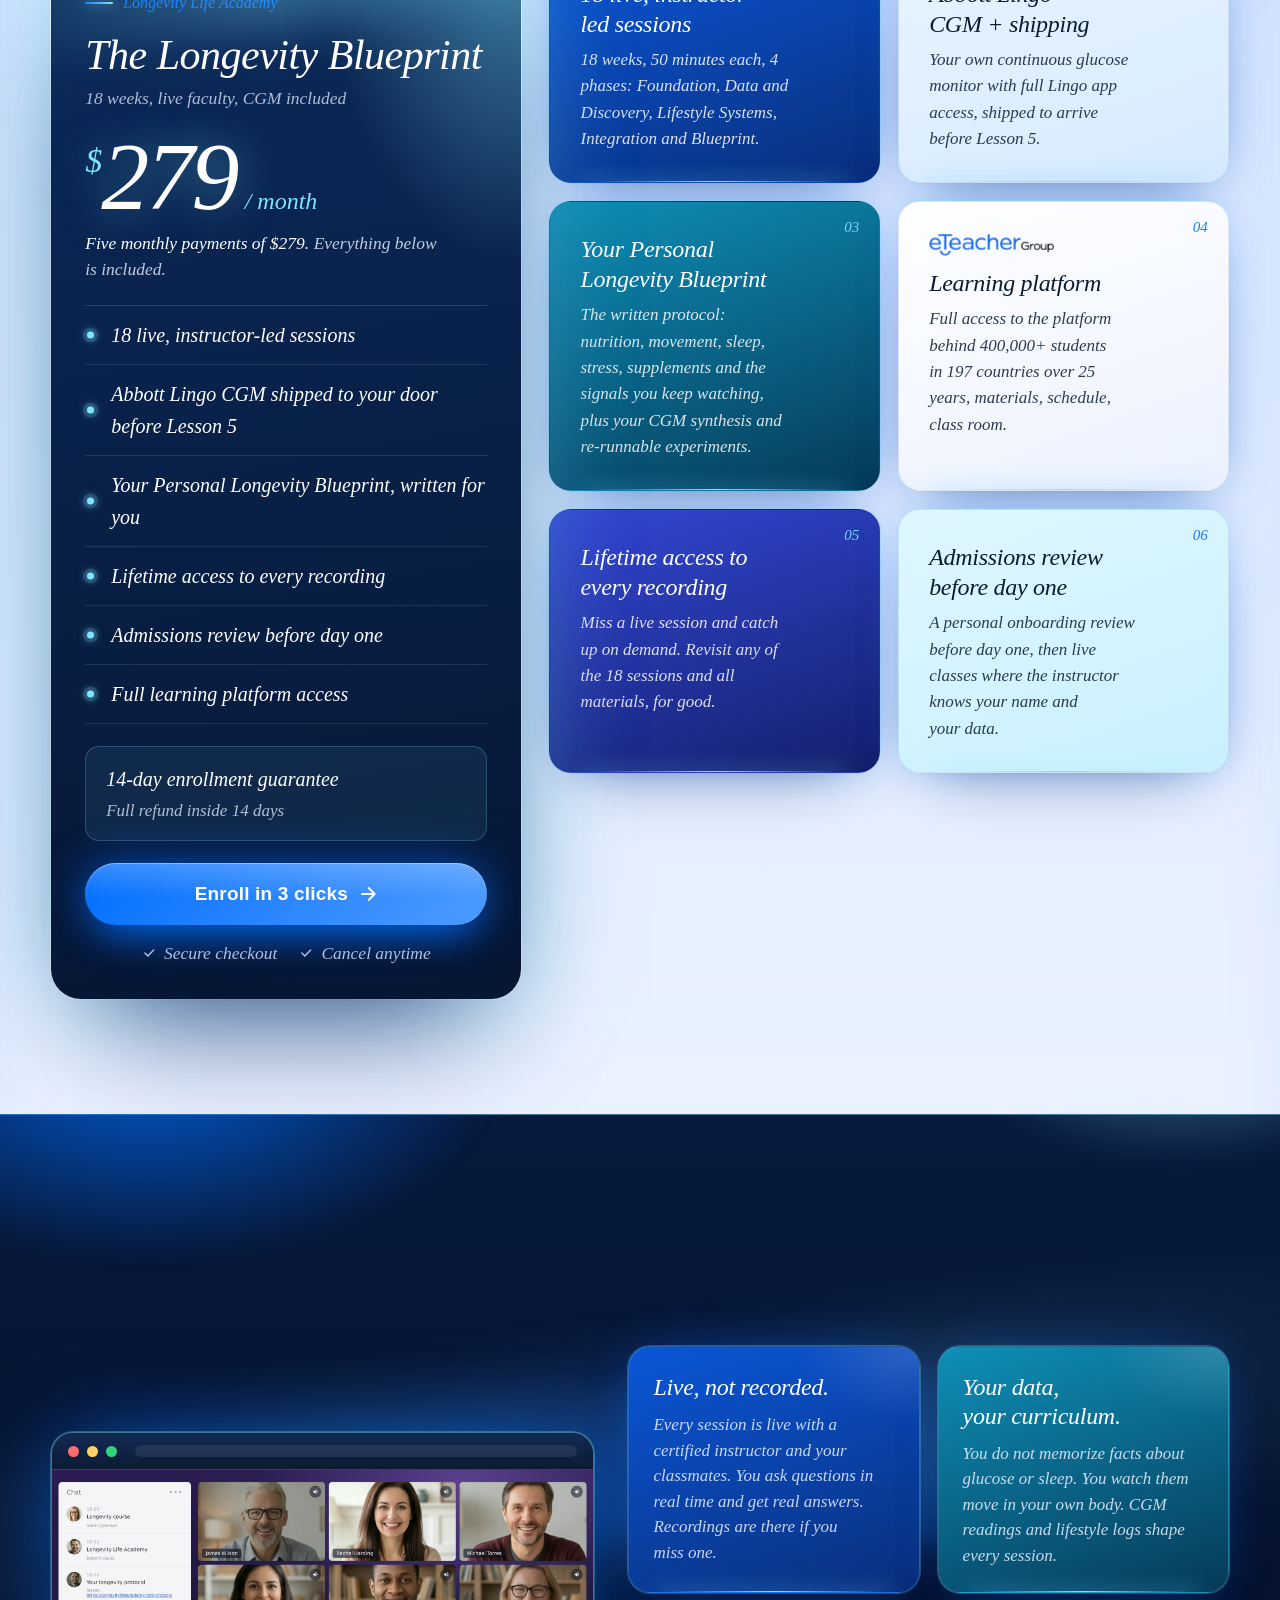
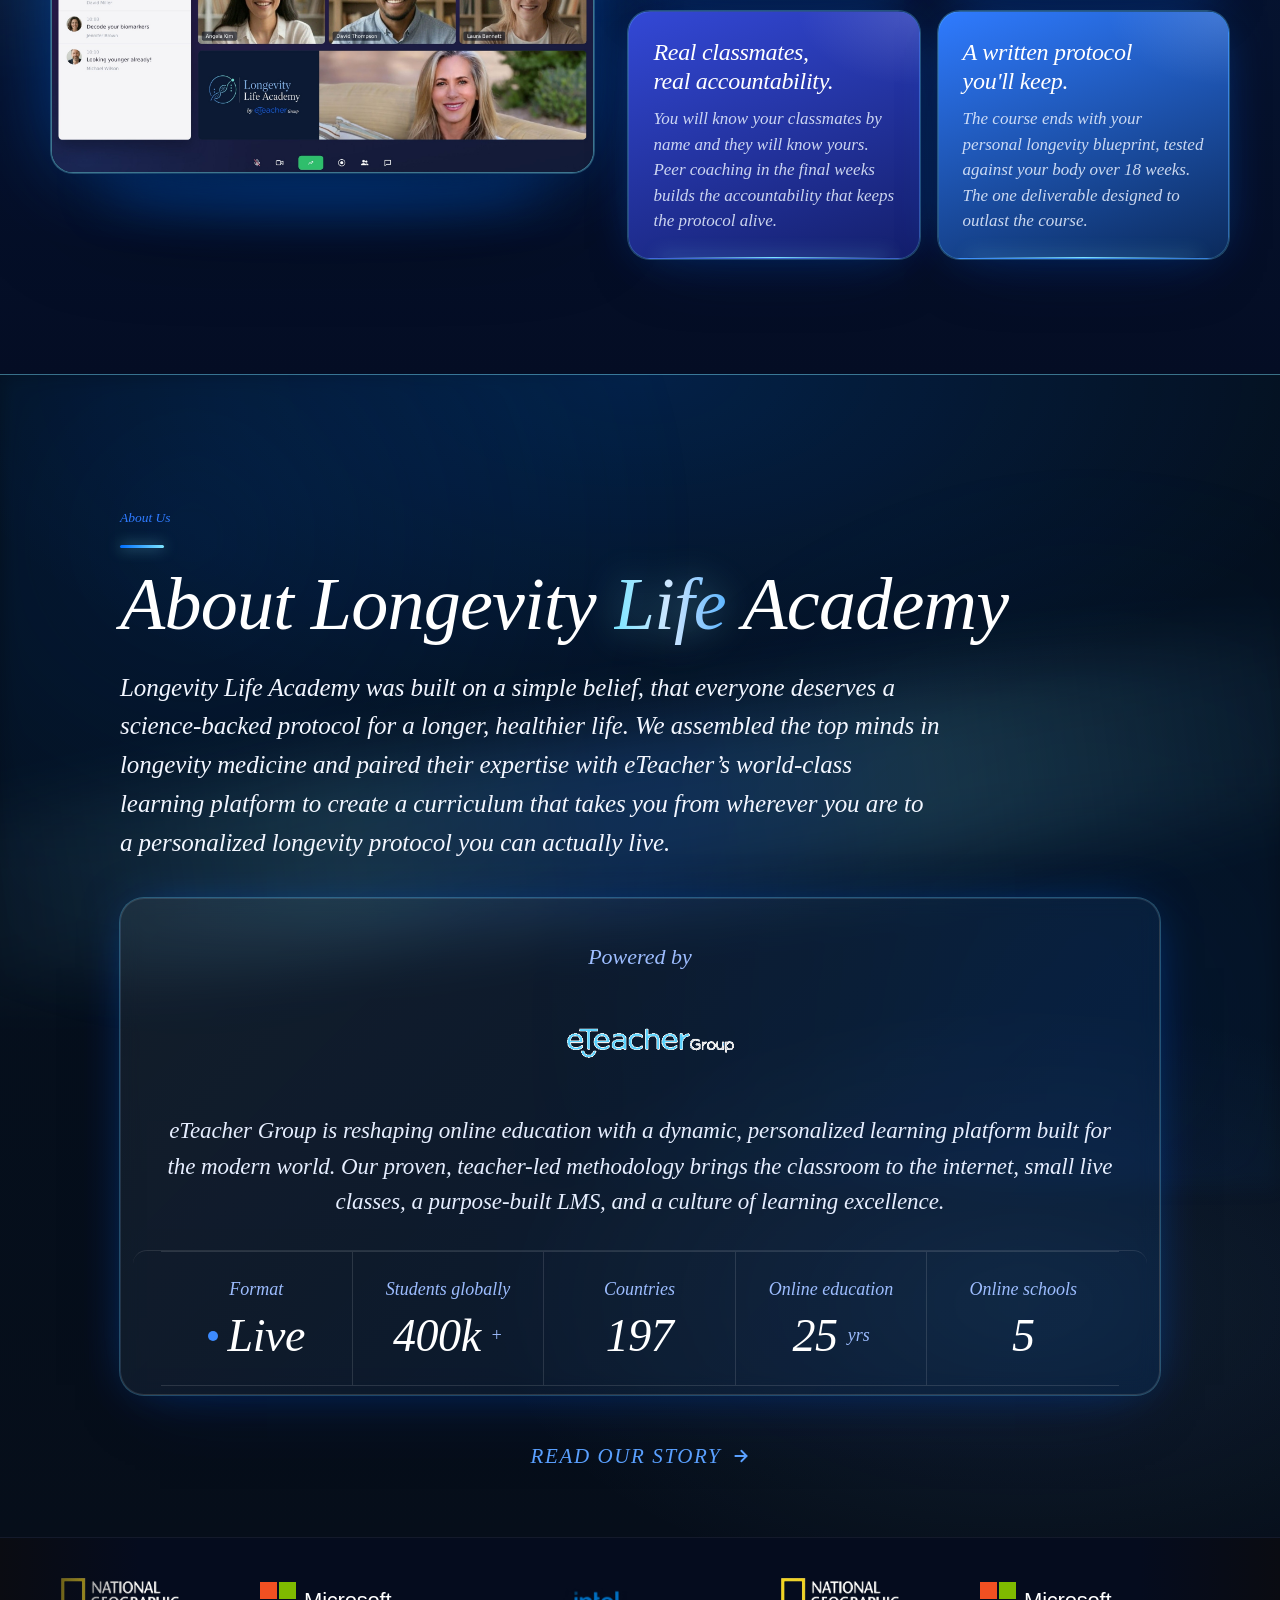
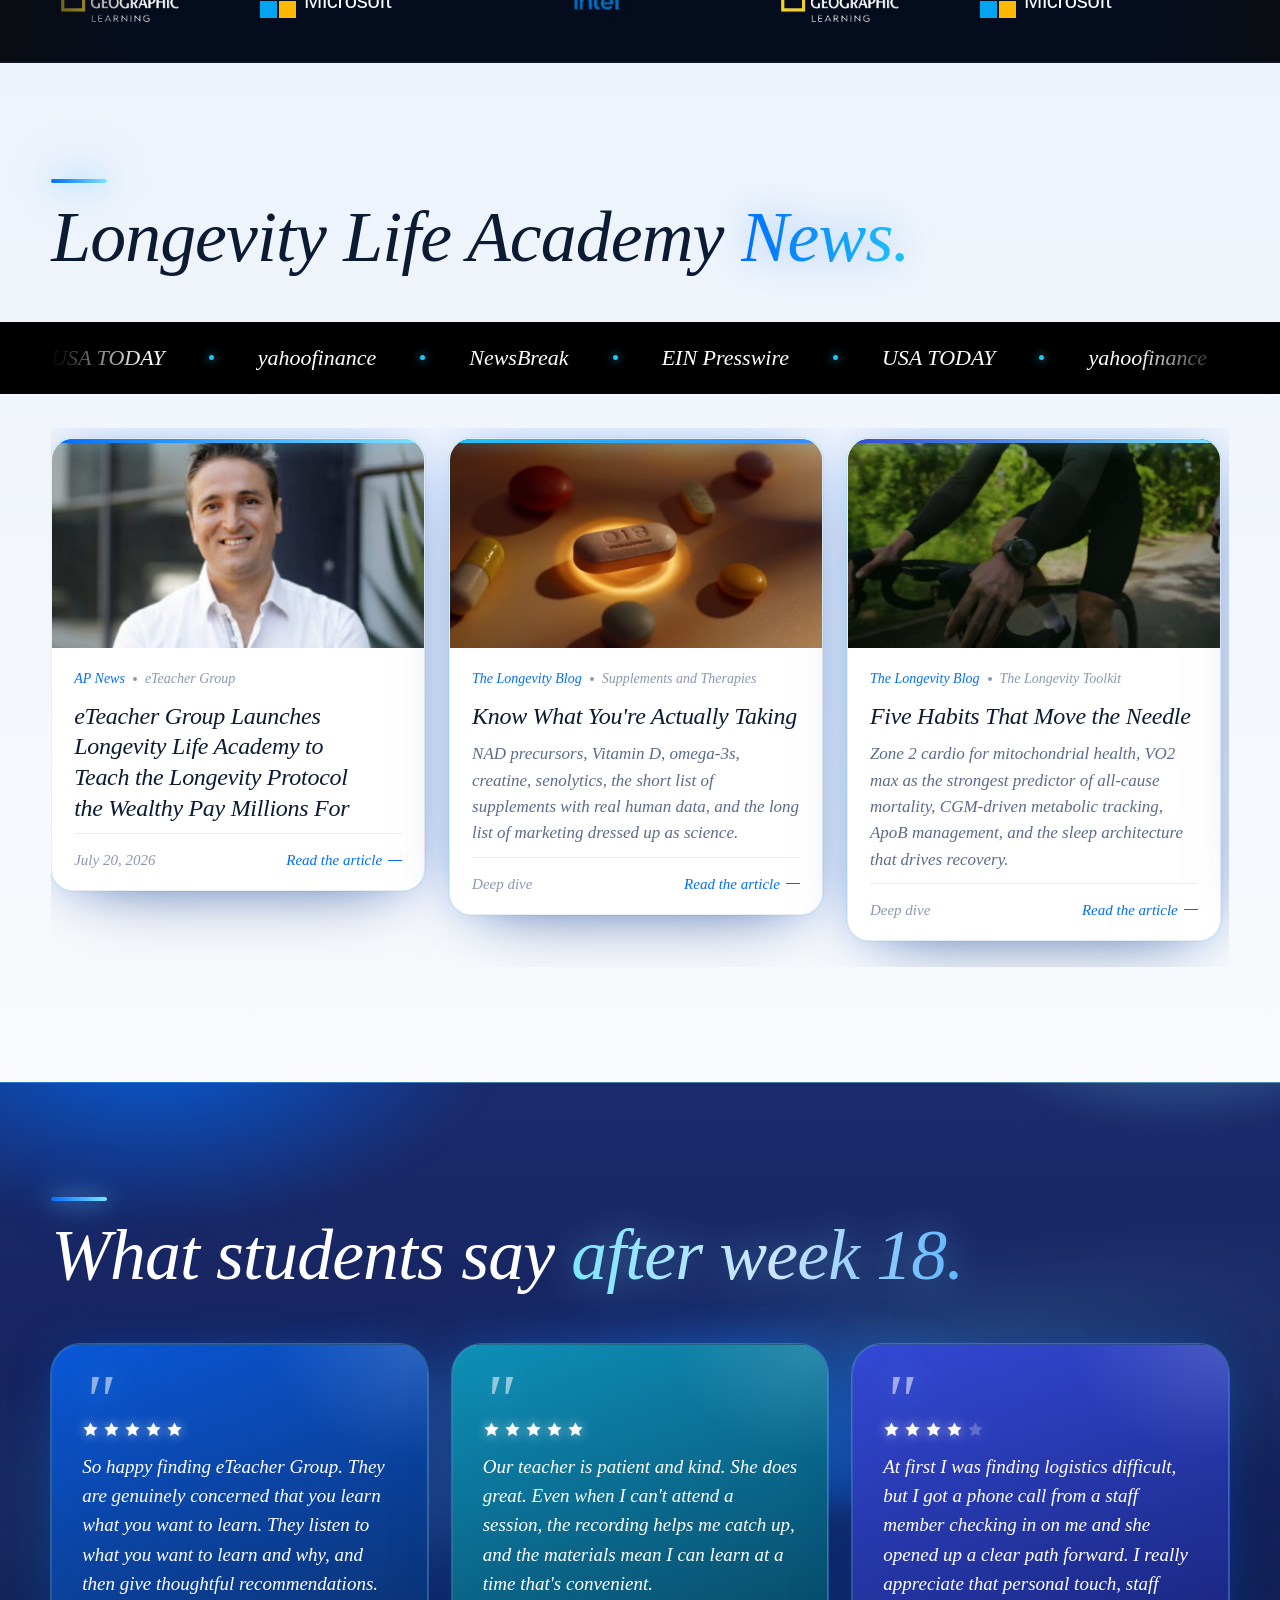
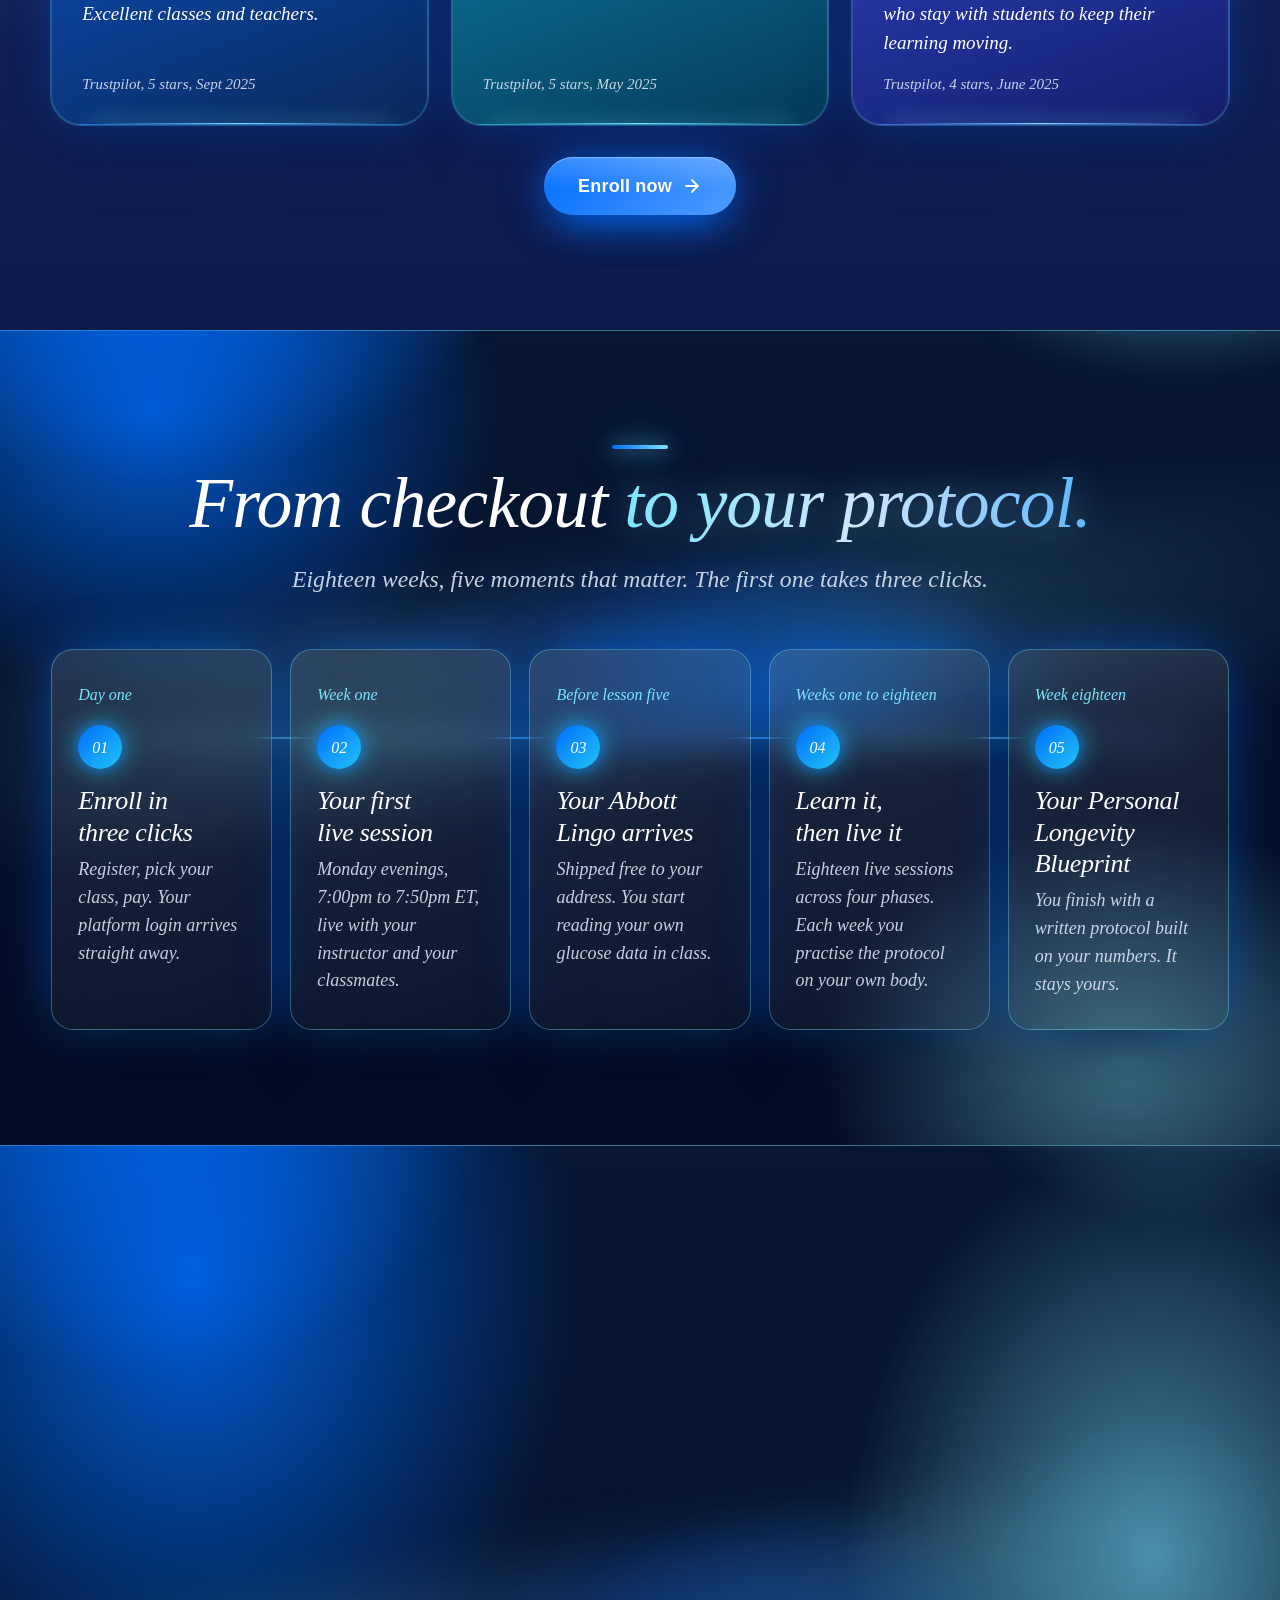
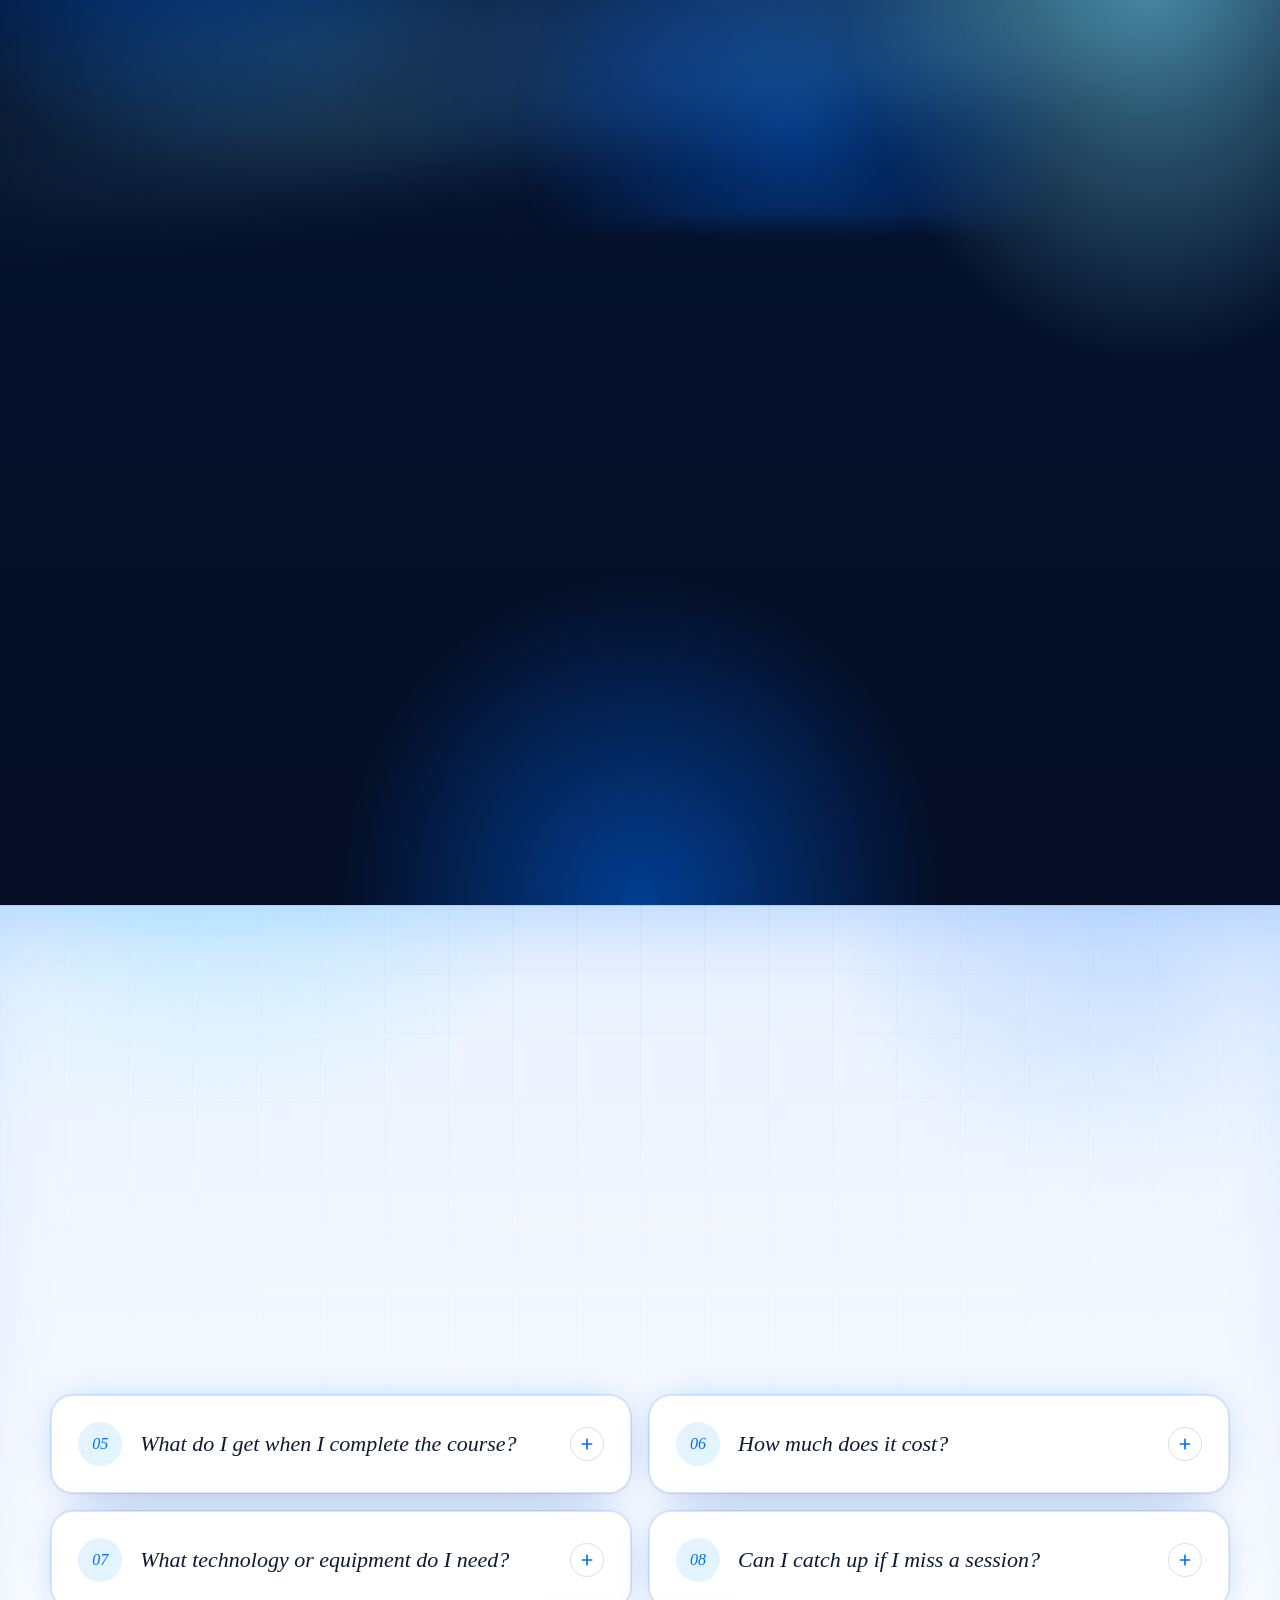
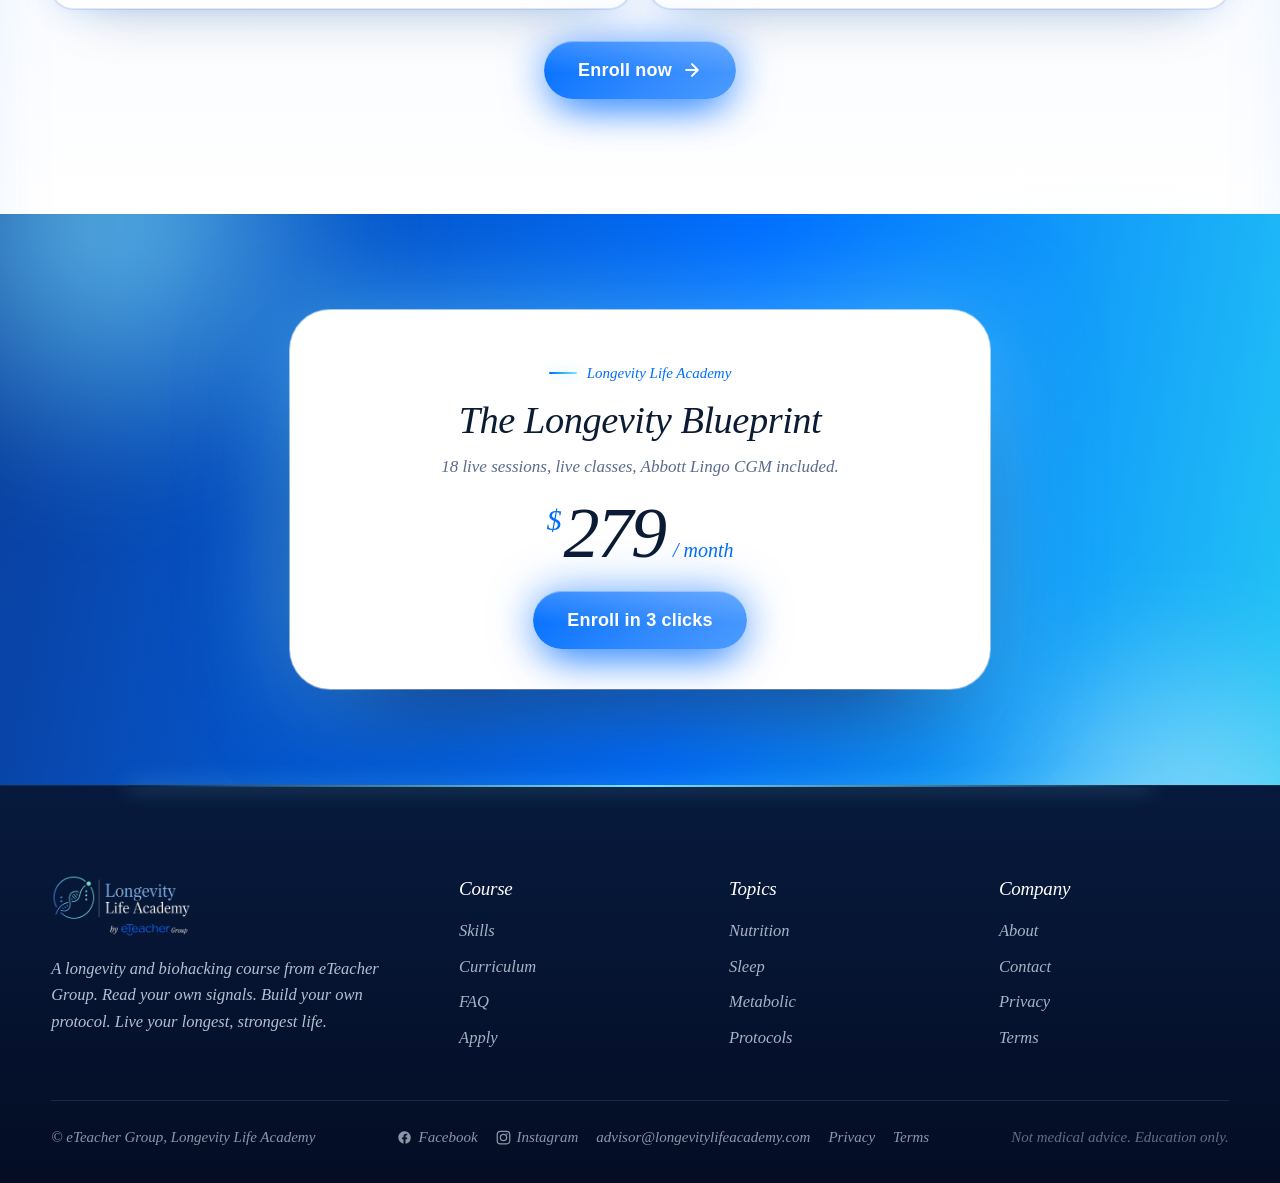
==== commit d786fadb: "Speed: fold clips load only in view, Julie staged after the cells, non-blocking fonts, lighter nav l" ====
--- a/longevity-academy-redesign/index.html
+++ b/longevity-academy-redesign/index.html
@@ -26,7 +26,9 @@
 <meta name="robots" content="index, follow">
 <link rel="preconnect" href="https://fonts.googleapis.com">
 <link rel="preconnect" href="https://fonts.gstatic.com" crossorigin>
-<link href="https://fonts.googleapis.com/css2?family=Playfair+Display:ital,wght@1,400;1,500;1,600;1,700&family=Inter:wght@400;500;600;700;800&display=swap" rel="stylesheet">
+<link rel="preload" as="style" href="https://fonts.googleapis.com/css2?family=Playfair+Display:ital,wght@1,400;1,500;1,600;1,700&family=Inter:wght@400;500;600;700;800&display=swap">
+<link href="https://fonts.googleapis.com/css2?family=Playfair+Display:ital,wght@1,400;1,500;1,600;1,700&family=Inter:wght@400;500;600;700;800&display=swap" rel="stylesheet" media="print" onload="this.media='all'">
+<noscript><link href="https://fonts.googleapis.com/css2?family=Playfair+Display:ital,wght@1,400;1,500;1,600;1,700&family=Inter:wght@400;500;600;700;800&display=swap" rel="stylesheet"></noscript>
 <style>
 /* ==========================================================================
    Longevity Life Academy, The Longevity Blueprint
@@ -1625,7 +1627,7 @@
 <header class="fn-nav" id="fnNav">
   <div class="fn-nav-in">
     <a href="index.html" class="fn-nav-logo" aria-label="Longevity Life Academy home">
-      <img class="nav-logo-img" src="assets/lla-logo-exact-transparent@2x.png?v=9" alt="Longevity Life Academy" width="1314" height="596" decoding="async" fetchpriority="high">
+      <img class="nav-logo-img" src="assets/lla-logo-nav.png" alt="Longevity Life Academy" width="1314" height="596" decoding="async" fetchpriority="high">
     </a>
     <nav class="fn-nav-links" aria-label="Primary">
       <a href="https://longevitylifeacademy.com/about.html">About</a>
@@ -1647,7 +1649,7 @@
 
 <div class="fn-drawer" id="fnDrawer" aria-hidden="true">
   <div class="fn-drawer-top">
-    <img src="assets/lla-logo-exact-transparent@2x.png?v=9" alt="Longevity Life Academy">
+    <img src="assets/lla-logo-nav.png" alt="Longevity Life Academy">
     <button class="fn-drawer-close" id="fnDrawerClose" aria-label="Close menu">
       <svg width="28" height="28" viewBox="0 0 24 24" fill="none" stroke="currentColor" stroke-width="2.4" stroke-linecap="round"><path d="M18 6L6 18M6 6l12 12"/></svg>
     </button>
@@ -1686,7 +1688,7 @@
     </div>
     </div>
     <div class="hero-right-col"><div class="hero-sales" aria-hidden="true"><video class="hero-sales-video" src="assets/cells-light.mp4" poster="assets/cells-poster.jpg" autoplay muted loop playsinline preload="auto" aria-hidden="true"></video></div><figure class="lla-film">
-        <video src="assets/julie-hero-l.mp4" poster="assets/julie-hero-poster.jpg" autoplay muted loop playsinline preload="auto" data-src-mobile="assets/julie-hero-l.mp4"></video><button type="button" class="film-sound" aria-label="Sound on or off" aria-pressed="false"><svg viewBox="0 0 24 24" width="22" height="22" fill="none" stroke="currentColor" stroke-width="2" stroke-linecap="round" stroke-linejoin="round" aria-hidden="true"><path d="M11 5L6 9H2v6h4l5 4V5z"/><path class="fs-on" d="M15.5 8.5a5 5 0 0 1 0 7M19 5a9 9 0 0 1 0 14"/><path class="fs-off" d="M23 9l-6 6M17 9l6 6"/></svg></button>
+        <video src="assets/julie-hero-l.mp4" poster="assets/julie-hero-poster.jpg" autoplay muted loop playsinline preload="metadata" data-src-mobile="assets/julie-hero-l.mp4"></video><button type="button" class="film-sound" aria-label="Sound on or off" aria-pressed="false"><svg viewBox="0 0 24 24" width="22" height="22" fill="none" stroke="currentColor" stroke-width="2" stroke-linecap="round" stroke-linejoin="round" aria-hidden="true"><path d="M11 5L6 9H2v6h4l5 4V5z"/><path class="fs-on" d="M15.5 8.5a5 5 0 0 1 0 7M19 5a9 9 0 0 1 0 14"/><path class="fs-off" d="M23 9l-6 6M17 9l6 6"/></svg></button>
         <figcaption><b>Julie Gibson Clark</b><span>Founding Faculty, 2nd Slowest-Aging Woman on Earth</span></figcaption>
       </figure></div>
     
@@ -1704,7 +1706,7 @@
 
       <article class="lp-lrow fn-reveal">
         <div class="lp-lrow-media">
-          <video autoplay muted loop playsinline preload="metadata" poster="assets/posters/v2-nutrition-greens-v2.jpg" aria-label="Nutrition"><source src="assets/v2-nutrition-greens-v2.mp4" type="video/mp4"></video>
+          <video muted loop playsinline preload="none" poster="assets/posters/v2-nutrition-greens-v2.jpg" aria-label="Nutrition"><source src="assets/v2-nutrition-greens-v2.mp4" type="video/mp4"></video>
           <img class="lp-lrow-fallback" src="assets/posters/v2-nutrition-greens-v2.jpg" alt="">
           <div class="lp-lrow-scrim" aria-hidden="true"></div>
         </div>
@@ -1717,7 +1719,7 @@
 
       <article class="lp-lrow lp-lrow--flip fn-reveal">
         <div class="lp-lrow-media">
-          <video autoplay muted loop playsinline preload="metadata" poster="assets/posters/sleep-blog-v2.jpg" aria-label="Sleep"><source src="assets/sleep-blog-v2.mp4" type="video/mp4"></video>
+          <video muted loop playsinline preload="none" poster="assets/posters/sleep-blog-v2.jpg" aria-label="Sleep"><source src="assets/sleep-blog-v2.mp4" type="video/mp4"></video>
           <img class="lp-lrow-fallback" src="assets/posters/sleep-blog-v2.jpg" alt="">
           <div class="lp-lrow-scrim" aria-hidden="true"></div>
         </div>
@@ -1730,7 +1732,7 @@
 
       <article class="lp-lrow fn-reveal">
         <div class="lp-lrow-media">
-          <video autoplay muted loop playsinline preload="metadata" poster="assets/posters/exercise-yoga-v2.jpg" aria-label="Exercise and Movement"><source src="assets/exercise-yoga-v2.mp4" type="video/mp4"></video>
+          <video muted loop playsinline preload="none" poster="assets/posters/exercise-yoga-v2.jpg" aria-label="Exercise and Movement"><source src="assets/exercise-yoga-v2.mp4" type="video/mp4"></video>
           <img class="lp-lrow-fallback" src="assets/posters/exercise-yoga-v2.jpg" alt="">
           <div class="lp-lrow-scrim" aria-hidden="true"></div>
         </div>
@@ -1743,7 +1745,7 @@
 
       <article class="lp-lrow lp-lrow--flip fn-reveal">
         <div class="lp-lrow-media">
-          <video autoplay muted loop playsinline preload="metadata" poster="assets/posters/supplements-wearables-know-v2.jpg" aria-label="Supplements and Wearables"><source src="assets/supplements-wearables-know-v2.mp4" type="video/mp4"></video>
+          <video muted loop playsinline preload="none" poster="assets/posters/supplements-wearables-know-v2.jpg" aria-label="Supplements and Wearables"><source src="assets/supplements-wearables-know-v2.mp4" type="video/mp4"></video>
           <img class="lp-lrow-fallback" src="assets/posters/supplements-wearables-know-v2.jpg" alt="">
           <div class="lp-lrow-scrim" aria-hidden="true"></div>
         </div>
@@ -1756,7 +1758,7 @@
 
       <article class="lp-lrow fn-reveal">
         <div class="lp-lrow-media">
-          <video autoplay muted loop playsinline preload="metadata" poster="assets/posters/stress-management-cold-plunge-v2.jpg" aria-label="Stress Management"><source src="assets/stress-management-cold-plunge-v2.mp4" type="video/mp4"></video>
+          <video muted loop playsinline preload="none" poster="assets/posters/stress-management-cold-plunge-v2.jpg" aria-label="Stress Management"><source src="assets/stress-management-cold-plunge-v2.mp4" type="video/mp4"></video>
           <img class="lp-lrow-fallback" src="assets/posters/stress-management-cold-plunge-v2.jpg" alt="">
           <div class="lp-lrow-scrim" aria-hidden="true"></div>
         </div>
@@ -1769,7 +1771,7 @@
 
       <article class="lp-lrow lp-lrow--flip fn-reveal">
         <div class="lp-lrow-media">
-          <video autoplay muted loop playsinline preload="metadata" poster="assets/posters/daily-protocol-v2.jpg" aria-label="Your Longevity Protocol"><source src="assets/daily-protocol-v2.mp4" type="video/mp4"></video>
+          <video muted loop playsinline preload="none" poster="assets/posters/daily-protocol-v2.jpg" aria-label="Your Longevity Protocol"><source src="assets/daily-protocol-v2.mp4" type="video/mp4"></video>
           <img class="lp-lrow-fallback" src="assets/posters/daily-protocol-v2.jpg" alt="">
           <div class="lp-lrow-scrim" aria-hidden="true"></div>
         </div>
@@ -2556,7 +2558,7 @@
     </div>
   </div>
 </div>
-<div class="lla-news-grid rail"><a class="lla-news-card lla-news-card--press" href="https://apnews.com/press-release/ein-presswire-newsmatics/press-release-df2283f31104321eae816839632a3c48" target="_blank" rel="noopener"><span class="lla-news-media"><img src="assets/ceo-harel-tayeb.jpg" alt="" loading="lazy"></span><span class="lla-news-body"><span class="lla-news-outlet">AP News <i>eTeacher Group</i></span><h3>eTeacher Group Launches Longevity Life Academy to Teach the Longevity Protocol the Wealthy Pay Millions For</h3><span class="lla-news-meta"><span>July 20, 2026</span><em>Read the article</em></span></span></a><a class="lla-news-card lla-news-card--press lla-news-card--blog" href="https://www.longevitylifeacademy.com/topics/supplements-health-tech.html" target="_blank" rel="noopener"><span class="lla-news-media"><video preload="metadata" poster="assets/posters/v2-supplements-meds.jpg" src="assets/v2-supplements-meds.mp4" autoplay muted loop playsinline></video></span><span class="lla-news-body"><span class="lla-news-outlet">The Longevity Blog <i>Supplements and Therapies</i></span><h3>Know What You're Actually Taking</h3><p class="lla-news-sub">NAD precursors, Vitamin D, omega-3s, creatine, senolytics, the short list of supplements with real human data, and the long list of marketing dressed up as science.</p><span class="lla-news-meta"><span>Deep dive</span><em>Read the article</em></span></span></a><a class="lla-news-card lla-news-card--press lla-news-card--blog" href="https://www.longevitylifeacademy.com/topics/mental-emotional-health.html" target="_blank" rel="noopener"><span class="lla-news-media"><video preload="metadata" poster="assets/posters/v2-mental-bubbles.jpg" src="assets/v2-mental-bubbles.mp4" autoplay muted loop playsinline></video></span><span class="lla-news-body"><span class="lla-news-outlet">The Longevity Blog <i>The Longevity Toolkit</i></span><h3>Five Habits That Move the Needle</h3><p class="lla-news-sub">Zone 2 cardio for mitochondrial health, VO2 max as the strongest predictor of all-cause mortality, CGM-driven metabolic tracking, ApoB management, and the sleep architecture that drives recovery.</p><span class="lla-news-meta"><span>Deep dive</span><em>Read the article</em></span></span></a><a class="lla-news-card lla-news-card--press" href="https://finance.yahoo.com/healthcare/articles/julie-gibson-clark-2nd-slowest-195800053.html" target="_blank" rel="noopener"><span class="lla-news-media"><img src="assets/instructors/julie-gibson-clark.jpg" alt="" loading="lazy"></span><span class="lla-news-body"><span class="lla-news-outlet">Yahoo Finance <i>Julie Gibson Clark</i></span><h3>Julie Gibson Clark, 2nd Slowest-Aging Woman on Earth, Joins Longevity Life Academy by eTeacher Group</h3><span class="lla-news-meta"><span>July 27, 2026</span><em>Read the article</em></span></span></a><a class="lla-news-card lla-news-card--press lla-news-card--blog" href="https://www.longevitylifeacademy.com/topics/protocols-habits.html" target="_blank" rel="noopener"><span class="lla-news-media"><video preload="metadata" poster="assets/posters/skill-skin.jpg" src="assets/skill-skin.mp4" autoplay muted loop playsinline></video></span><span class="lla-news-body"><span class="lla-news-outlet">The Longevity Blog <i>Aging on the Outside</i></span><h3>The Visible Edge of Aging</h3><p class="lla-news-sub">Skin as a real-time marker of systemic aging, collagen turnover, oxidative stress, glycation, UV damage, and the topical and oral interventions with actual clinical evidence behind them.</p><span class="lla-news-meta"><span>Deep dive</span><em>Read the article</em></span></span></a></div></div></section>
+<div class="lla-news-grid rail"><a class="lla-news-card lla-news-card--press" href="https://apnews.com/press-release/ein-presswire-newsmatics/press-release-df2283f31104321eae816839632a3c48" target="_blank" rel="noopener"><span class="lla-news-media"><img src="assets/ceo-harel-tayeb.jpg" alt="" loading="lazy"></span><span class="lla-news-body"><span class="lla-news-outlet">AP News <i>eTeacher Group</i></span><h3>eTeacher Group Launches Longevity Life Academy to Teach the Longevity Protocol the Wealthy Pay Millions For</h3><span class="lla-news-meta"><span>July 20, 2026</span><em>Read the article</em></span></span></a><a class="lla-news-card lla-news-card--press lla-news-card--blog" href="https://www.longevitylifeacademy.com/topics/supplements-health-tech.html" target="_blank" rel="noopener"><span class="lla-news-media"><video preload="none" poster="assets/posters/v2-supplements-meds.jpg" src="assets/v2-supplements-meds.mp4" muted loop playsinline></video></span><span class="lla-news-body"><span class="lla-news-outlet">The Longevity Blog <i>Supplements and Therapies</i></span><h3>Know What You're Actually Taking</h3><p class="lla-news-sub">NAD precursors, Vitamin D, omega-3s, creatine, senolytics, the short list of supplements with real human data, and the long list of marketing dressed up as science.</p><span class="lla-news-meta"><span>Deep dive</span><em>Read the article</em></span></span></a><a class="lla-news-card lla-news-card--press lla-news-card--blog" href="https://www.longevitylifeacademy.com/topics/mental-emotional-health.html" target="_blank" rel="noopener"><span class="lla-news-media"><video preload="none" poster="assets/posters/v2-mental-bubbles.jpg" src="assets/v2-mental-bubbles.mp4" muted loop playsinline></video></span><span class="lla-news-body"><span class="lla-news-outlet">The Longevity Blog <i>The Longevity Toolkit</i></span><h3>Five Habits That Move the Needle</h3><p class="lla-news-sub">Zone 2 cardio for mitochondrial health, VO2 max as the strongest predictor of all-cause mortality, CGM-driven metabolic tracking, ApoB management, and the sleep architecture that drives recovery.</p><span class="lla-news-meta"><span>Deep dive</span><em>Read the article</em></span></span></a><a class="lla-news-card lla-news-card--press" href="https://finance.yahoo.com/healthcare/articles/julie-gibson-clark-2nd-slowest-195800053.html" target="_blank" rel="noopener"><span class="lla-news-media"><img src="assets/instructors/julie-gibson-clark.jpg" alt="" loading="lazy"></span><span class="lla-news-body"><span class="lla-news-outlet">Yahoo Finance <i>Julie Gibson Clark</i></span><h3>Julie Gibson Clark, 2nd Slowest-Aging Woman on Earth, Joins Longevity Life Academy by eTeacher Group</h3><span class="lla-news-meta"><span>July 27, 2026</span><em>Read the article</em></span></span></a><a class="lla-news-card lla-news-card--press lla-news-card--blog" href="https://www.longevitylifeacademy.com/topics/protocols-habits.html" target="_blank" rel="noopener"><span class="lla-news-media"><video preload="none" poster="assets/posters/skill-skin.jpg" src="assets/skill-skin.mp4" muted loop playsinline></video></span><span class="lla-news-body"><span class="lla-news-outlet">The Longevity Blog <i>Aging on the Outside</i></span><h3>The Visible Edge of Aging</h3><p class="lla-news-sub">Skin as a real-time marker of systemic aging, collagen turnover, oxidative stress, glycation, UV damage, and the topical and oral interventions with actual clinical evidence behind them.</p><span class="lla-news-meta"><span>Deep dive</span><em>Read the article</em></span></span></a></div></div></section>
 <section class="testimonials lp-deep is-dark">
   <div class="container">
     <div class="testimonials-header reveal">
@@ -2731,7 +2733,7 @@
     <div class="footer-top">
       <div class="footer-brand">
         <div class="pr-footer-lockup">
-          <img src="assets/lla-logo-exact-transparent@2x.png?v=9" alt="Longevity Life Academy by eTeacher Group" width="1314" height="596">
+          <img src="assets/lla-logo-nav.png" alt="Longevity Life Academy by eTeacher Group" width="1314" height="596">
         </div>
         <p>A longevity and biohacking course from eTeacher Group. Read your own signals. Build your own protocol. Live your longest, strongest life.</p>
       </div>
@@ -5128,6 +5130,12 @@
       v.muted = true; v.defaultMuted = true; v.setAttribute('muted',''); v.setAttribute('playsinline',''); v.setAttribute('webkit-playsinline','');
     });
     function kick(){ vids.forEach(function(v){ if (v.paused) { var pr = v.play(); if (pr && pr.catch) pr.catch(function(){}); } }); }
+    /* fold clips: load and play only when they come into view (autoplay is stripped from them at build time) */
+    var foldClips = Array.prototype.slice.call(document.querySelectorAll('video')).filter(function(v){ return vids.indexOf(v) < 0; });
+    if ('IntersectionObserver' in window) {
+      var fo = new IntersectionObserver(function(entries){ entries.forEach(function(en){ var v = en.target; if (en.isIntersecting) { if (v.preload === 'none') { v.preload = 'auto'; v.load(); } v.muted = true; var pr = v.play(); if (pr && pr.catch) pr.catch(function(){}); } else if (!v.paused) { v.pause(); } }); }, { rootMargin: '300px 0px' });
+      foldClips.forEach(function(v){ fo.observe(v); });
+    } else { foldClips.forEach(function(v){ v.preload = 'auto'; v.load(); v.play().catch(function(){}); }); }
     vids.forEach(function(v){ ['loadedmetadata','loadeddata','canplay','canplaythrough'].forEach(function(ev){ v.addEventListener(ev, kick); }); });
     kick(); setTimeout(kick, 800); setTimeout(kick, 3000); setTimeout(kick, 8000);
 
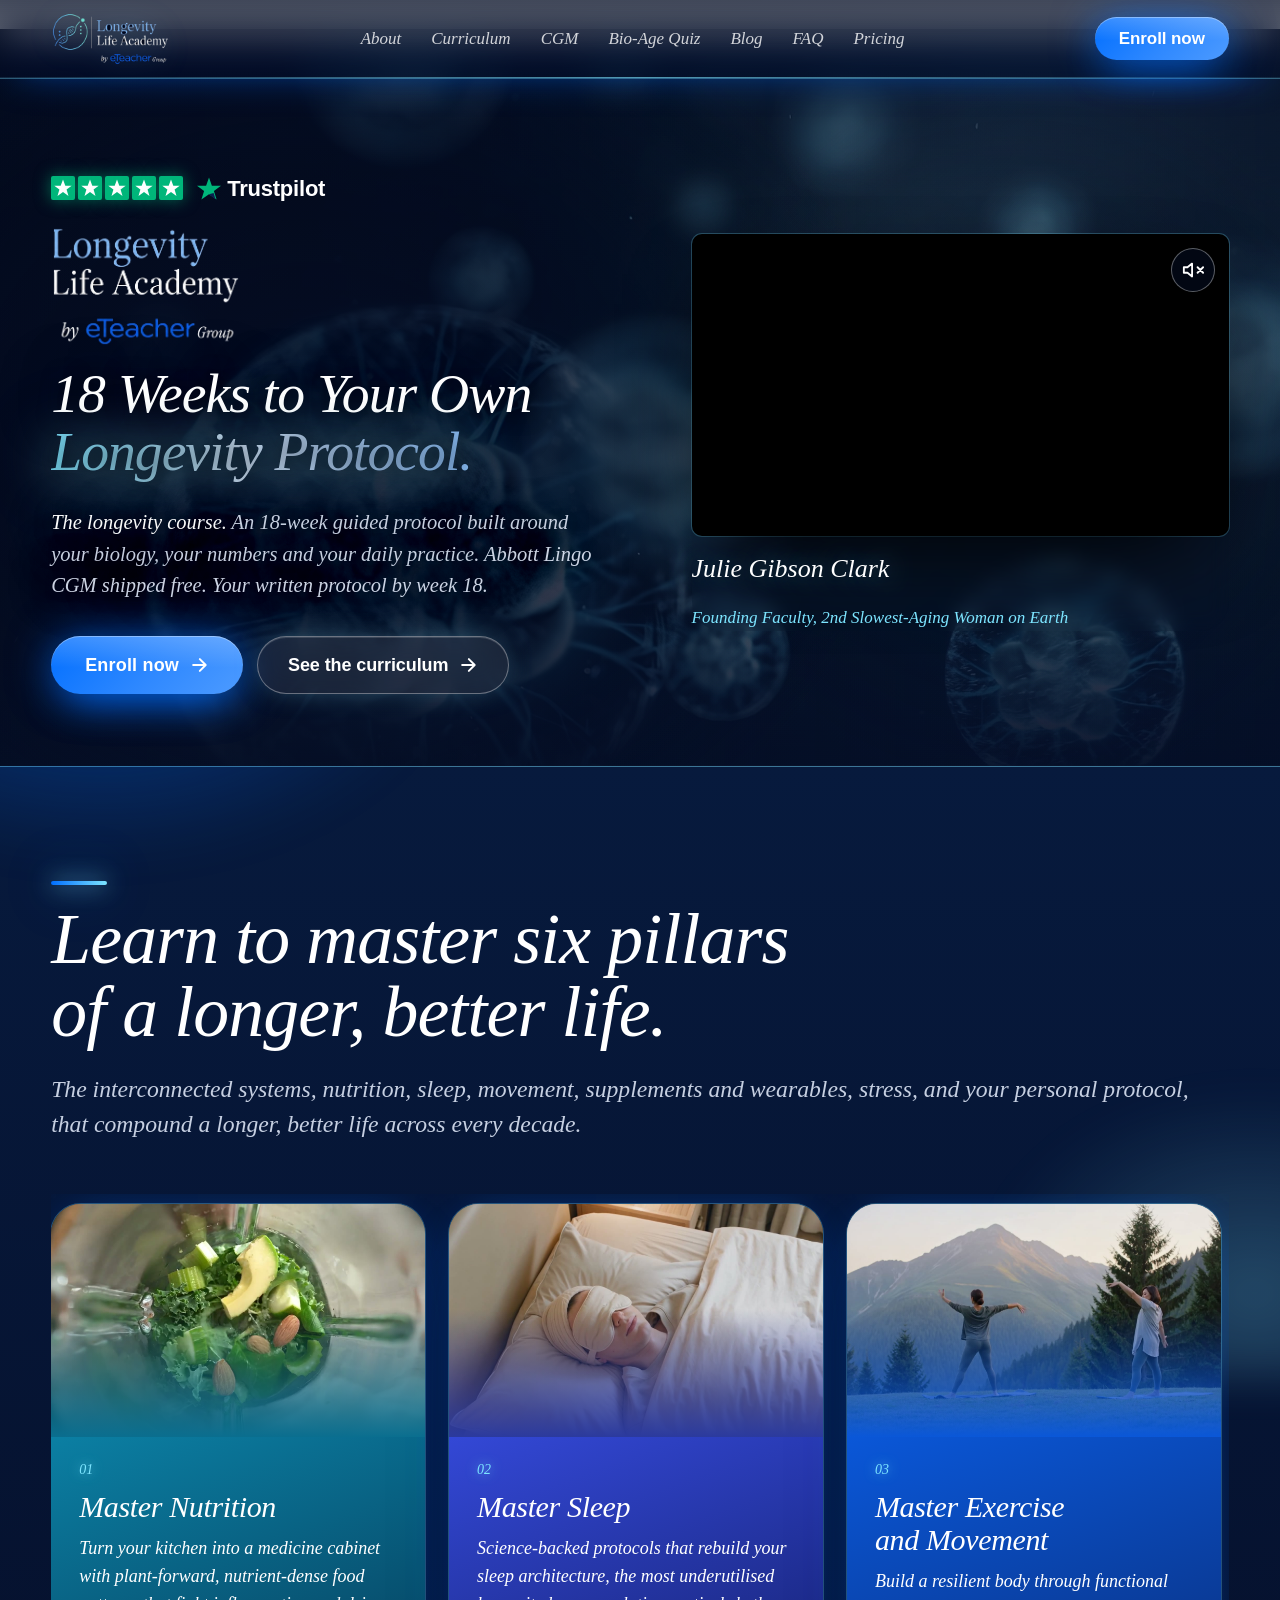
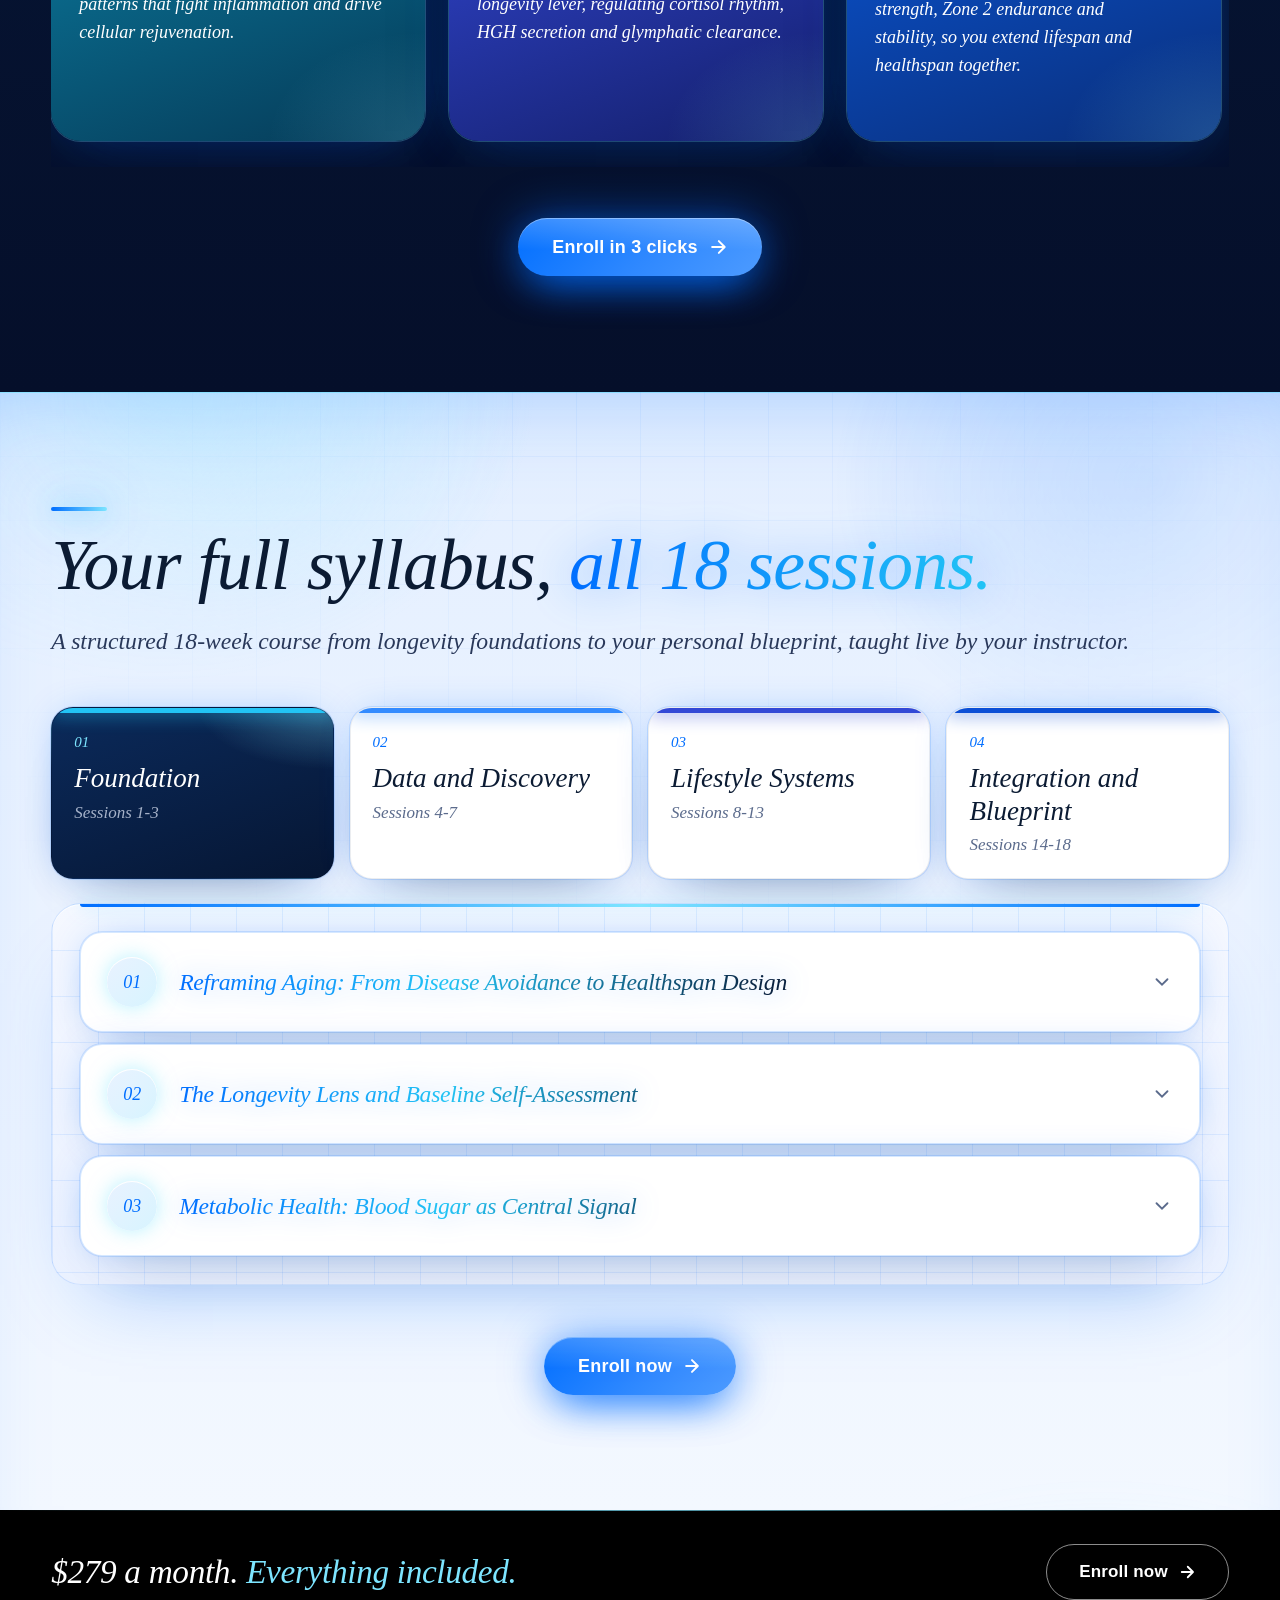
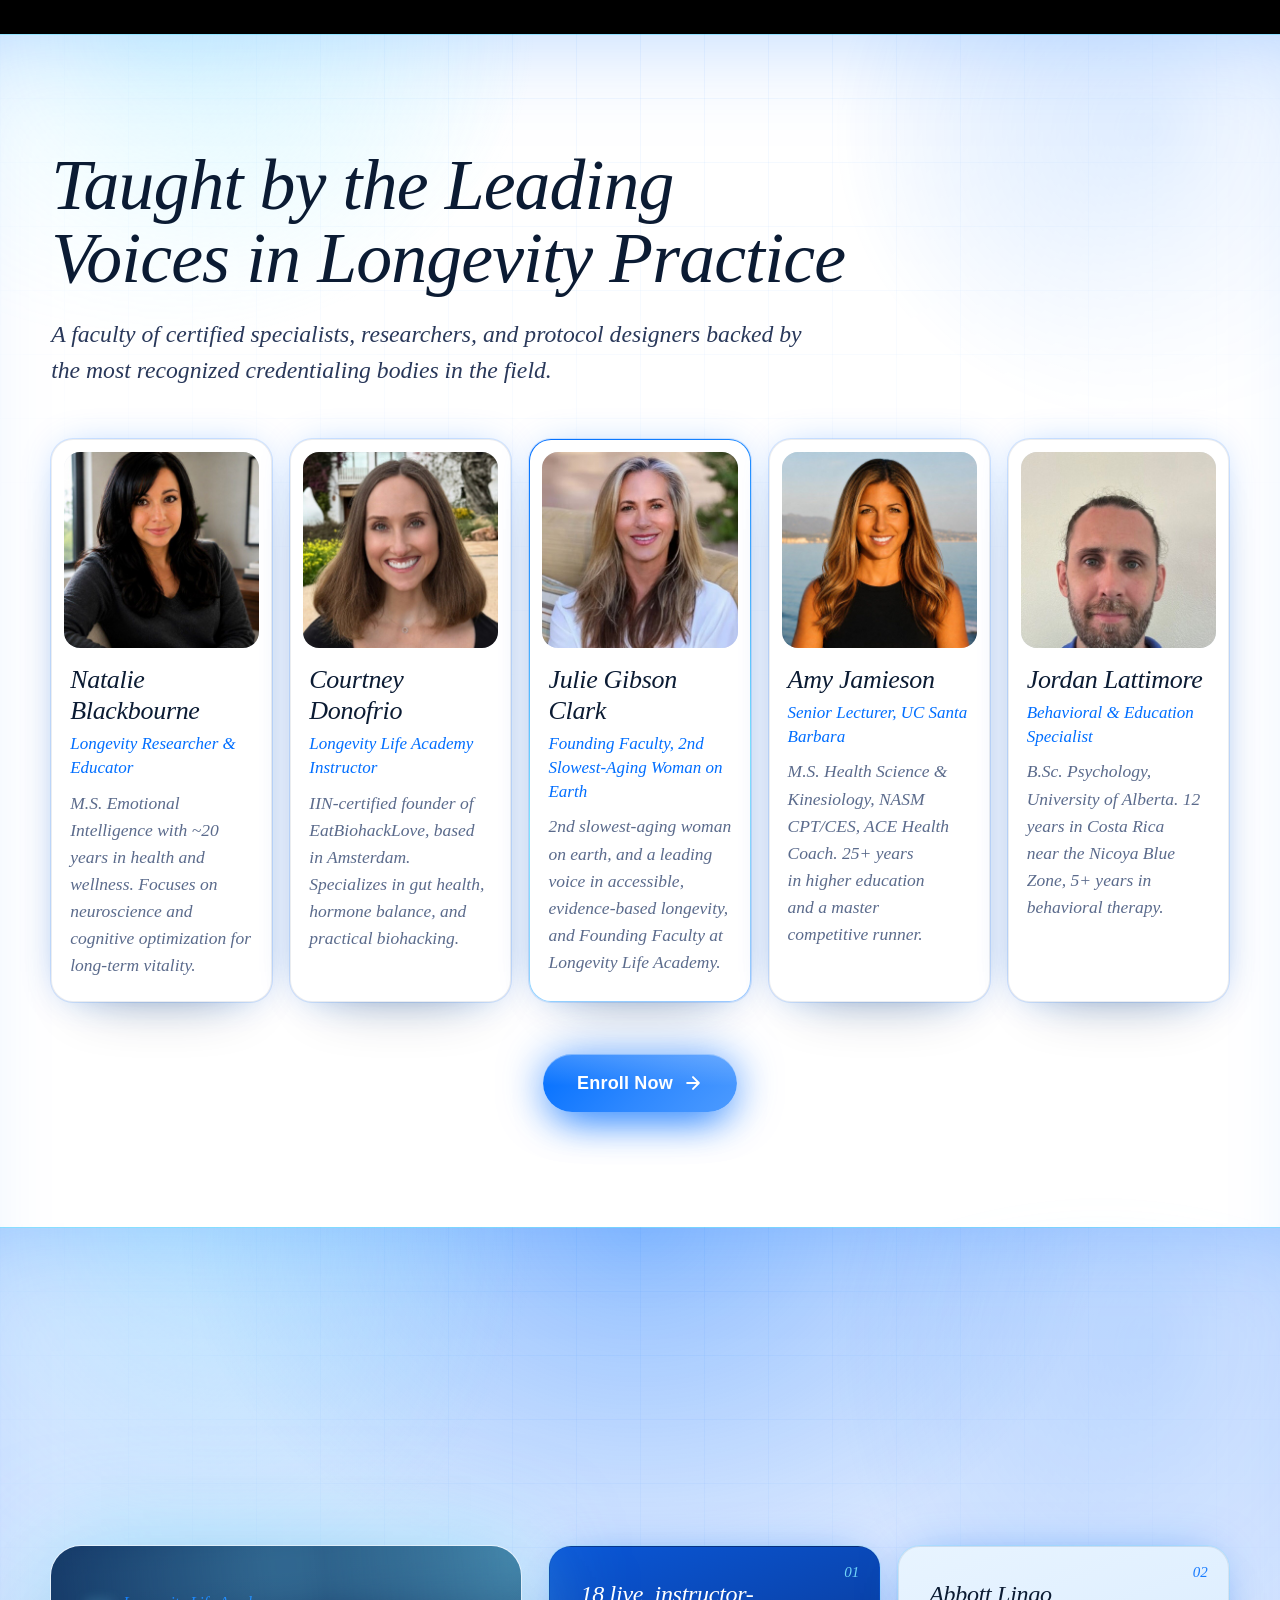
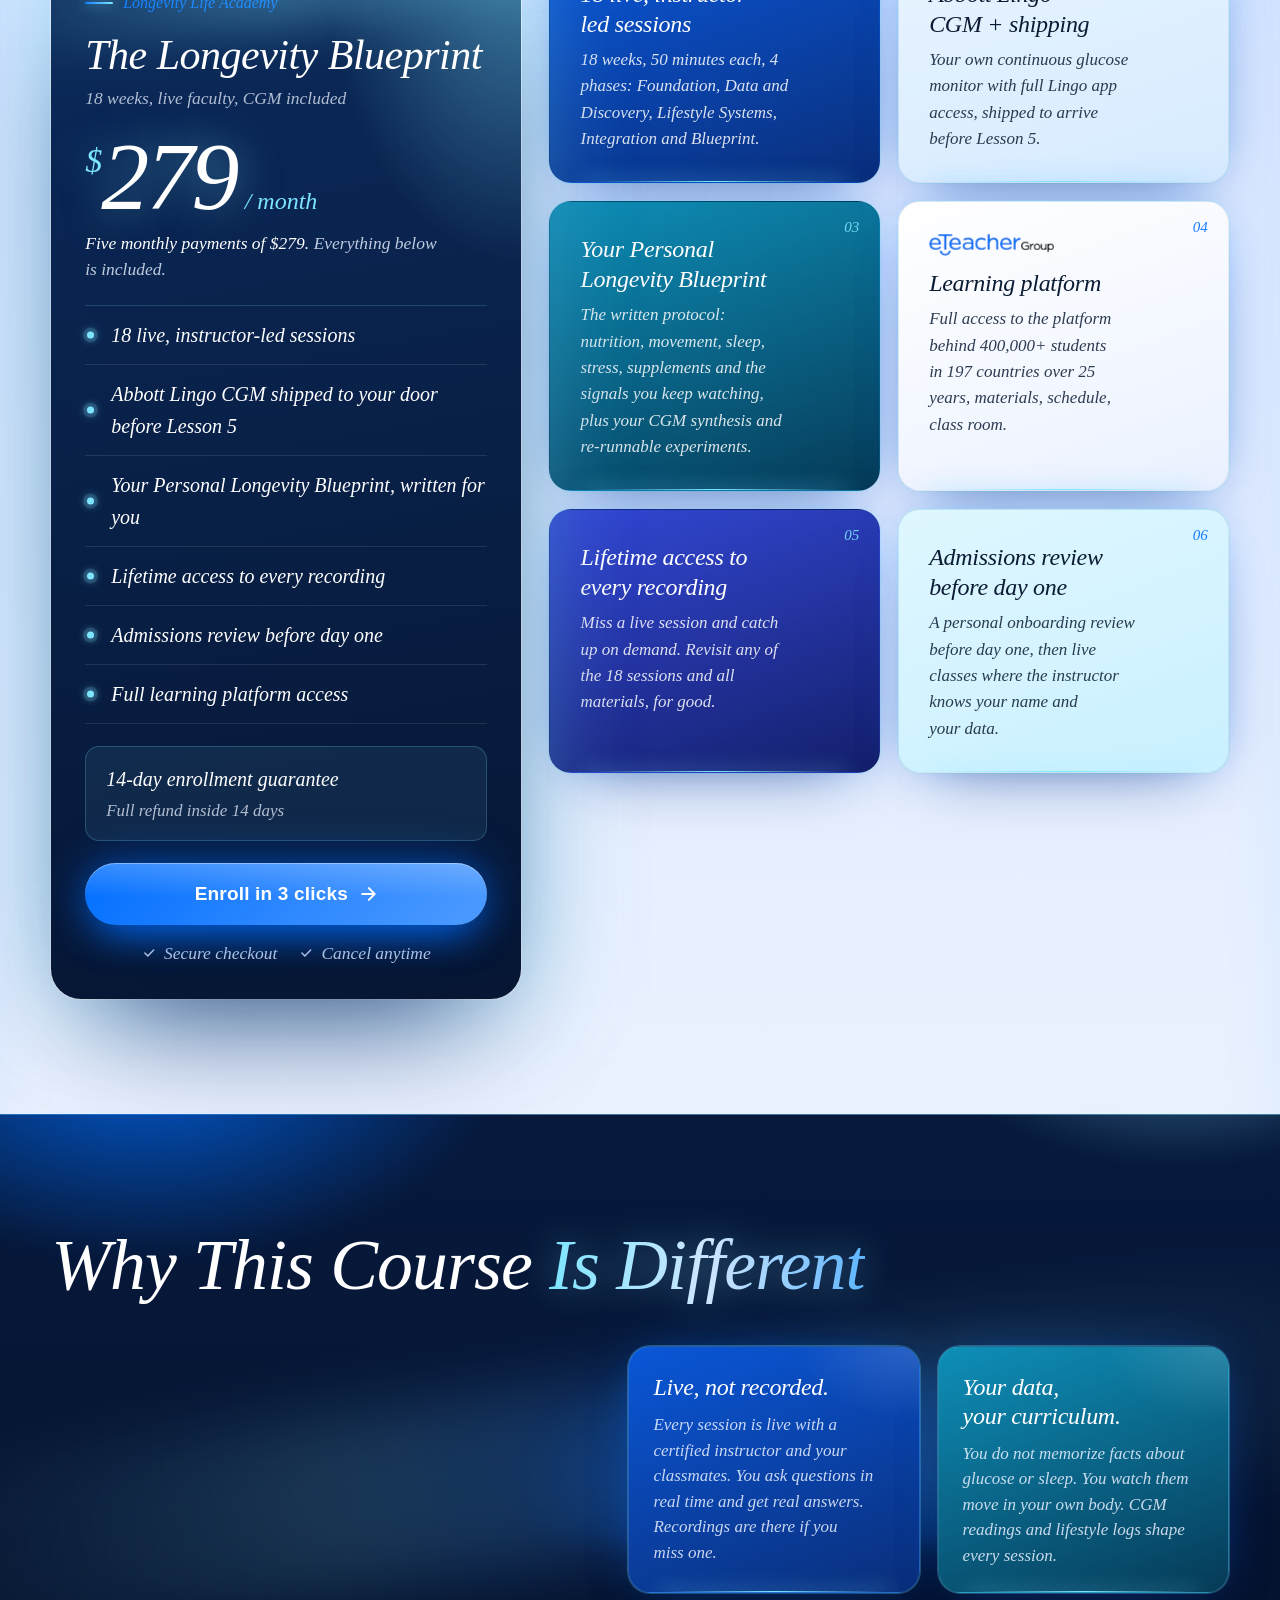
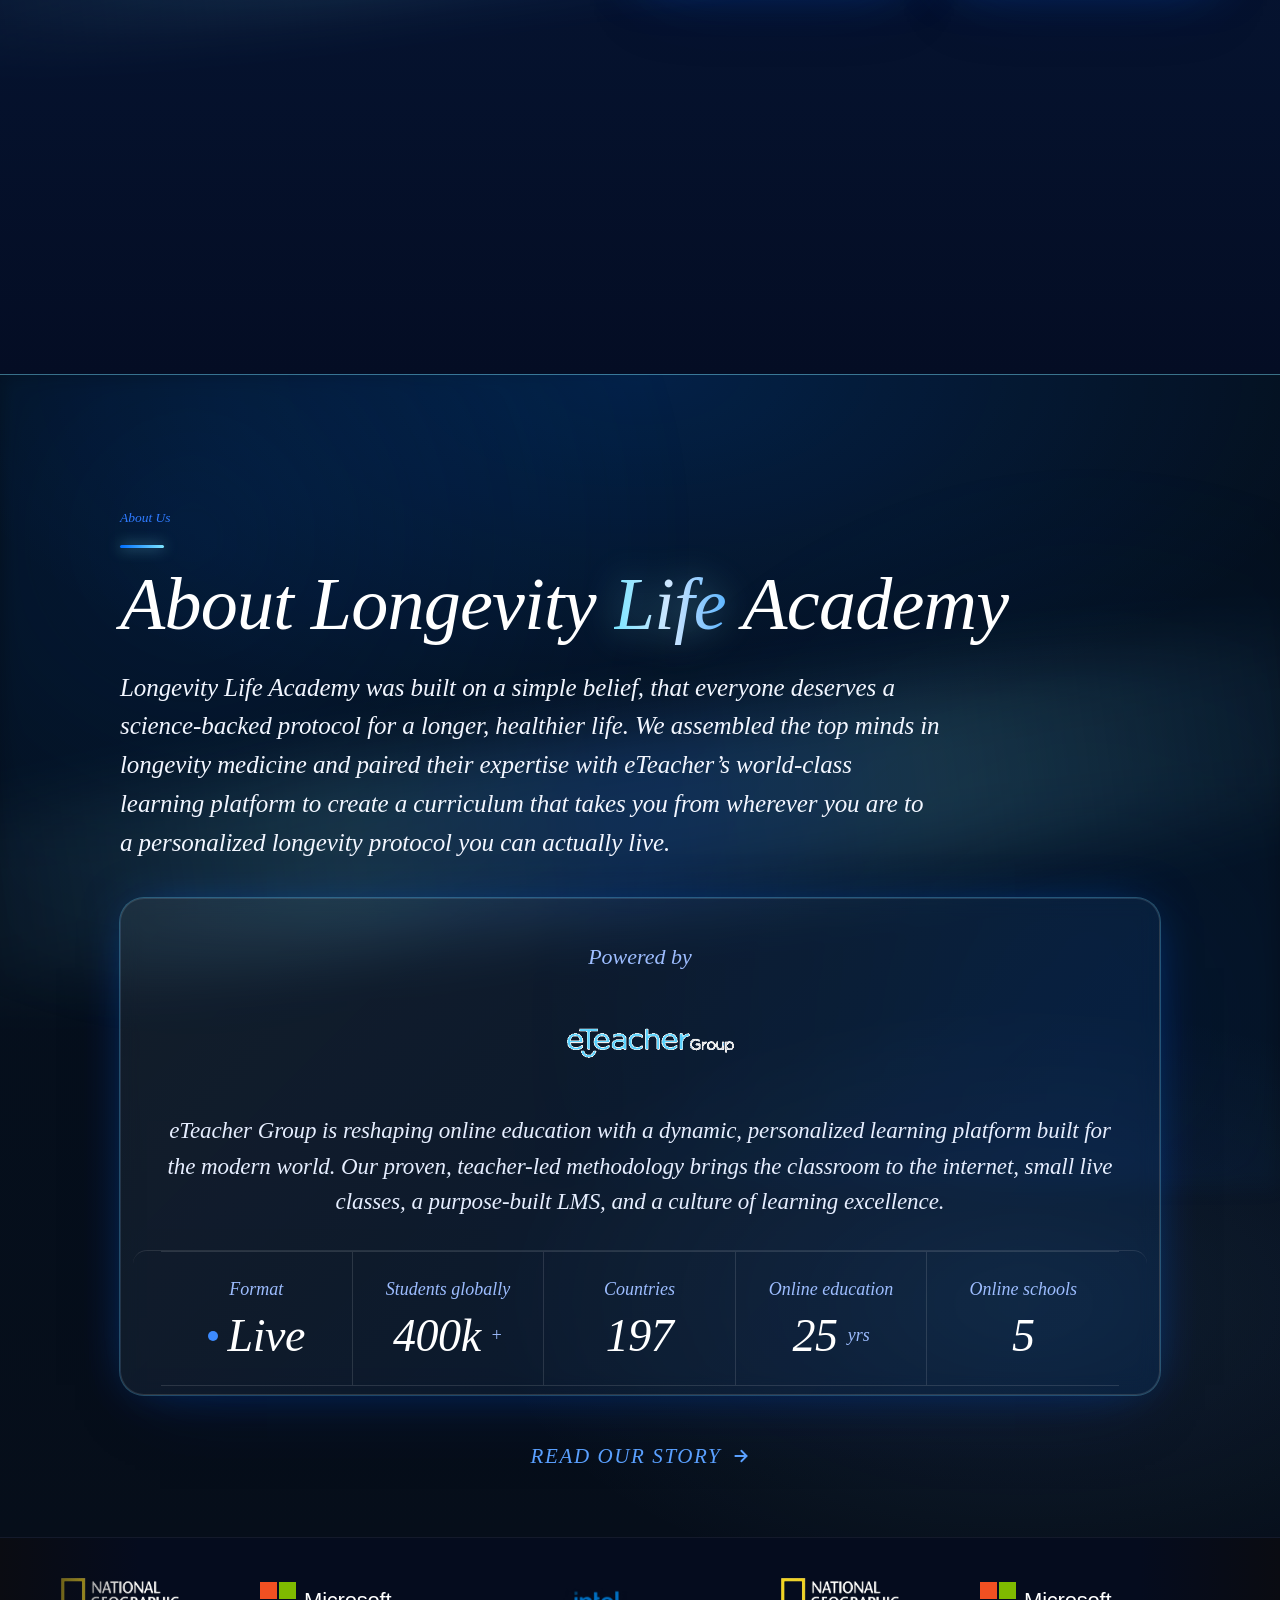
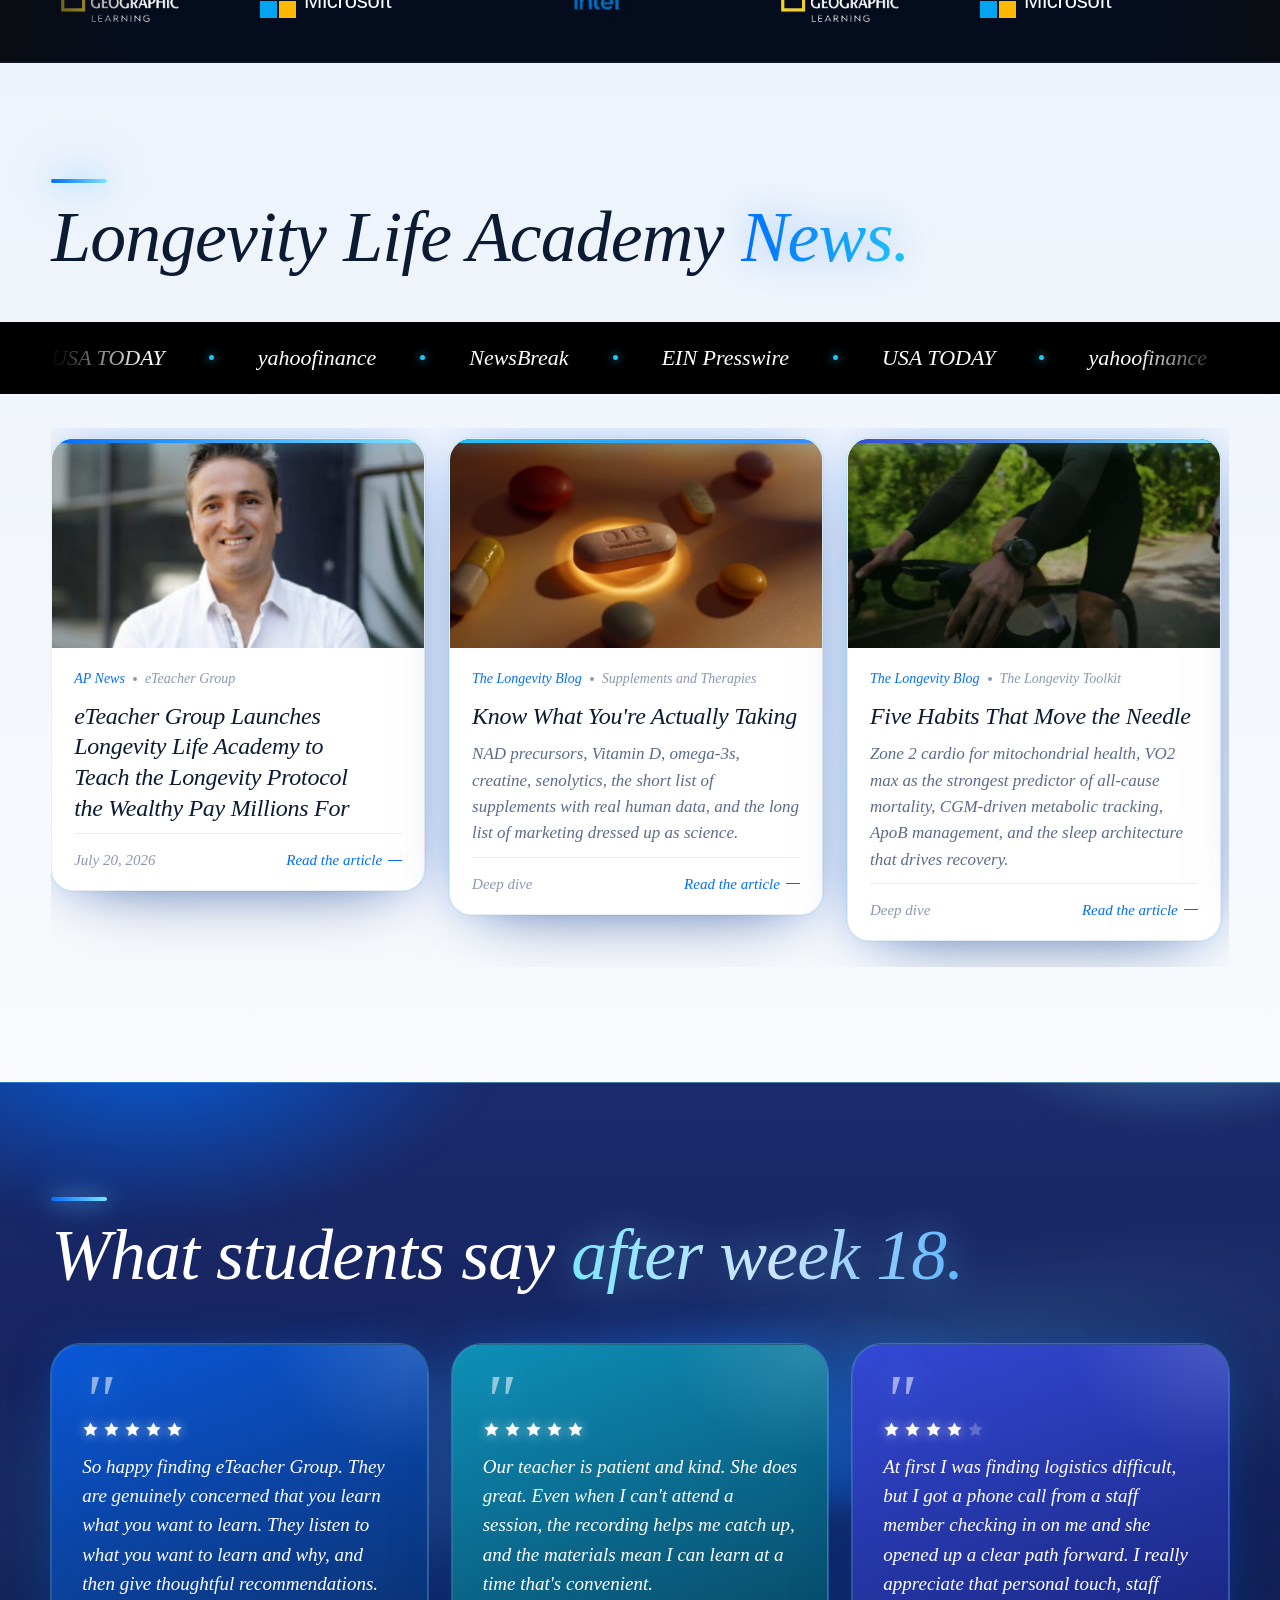
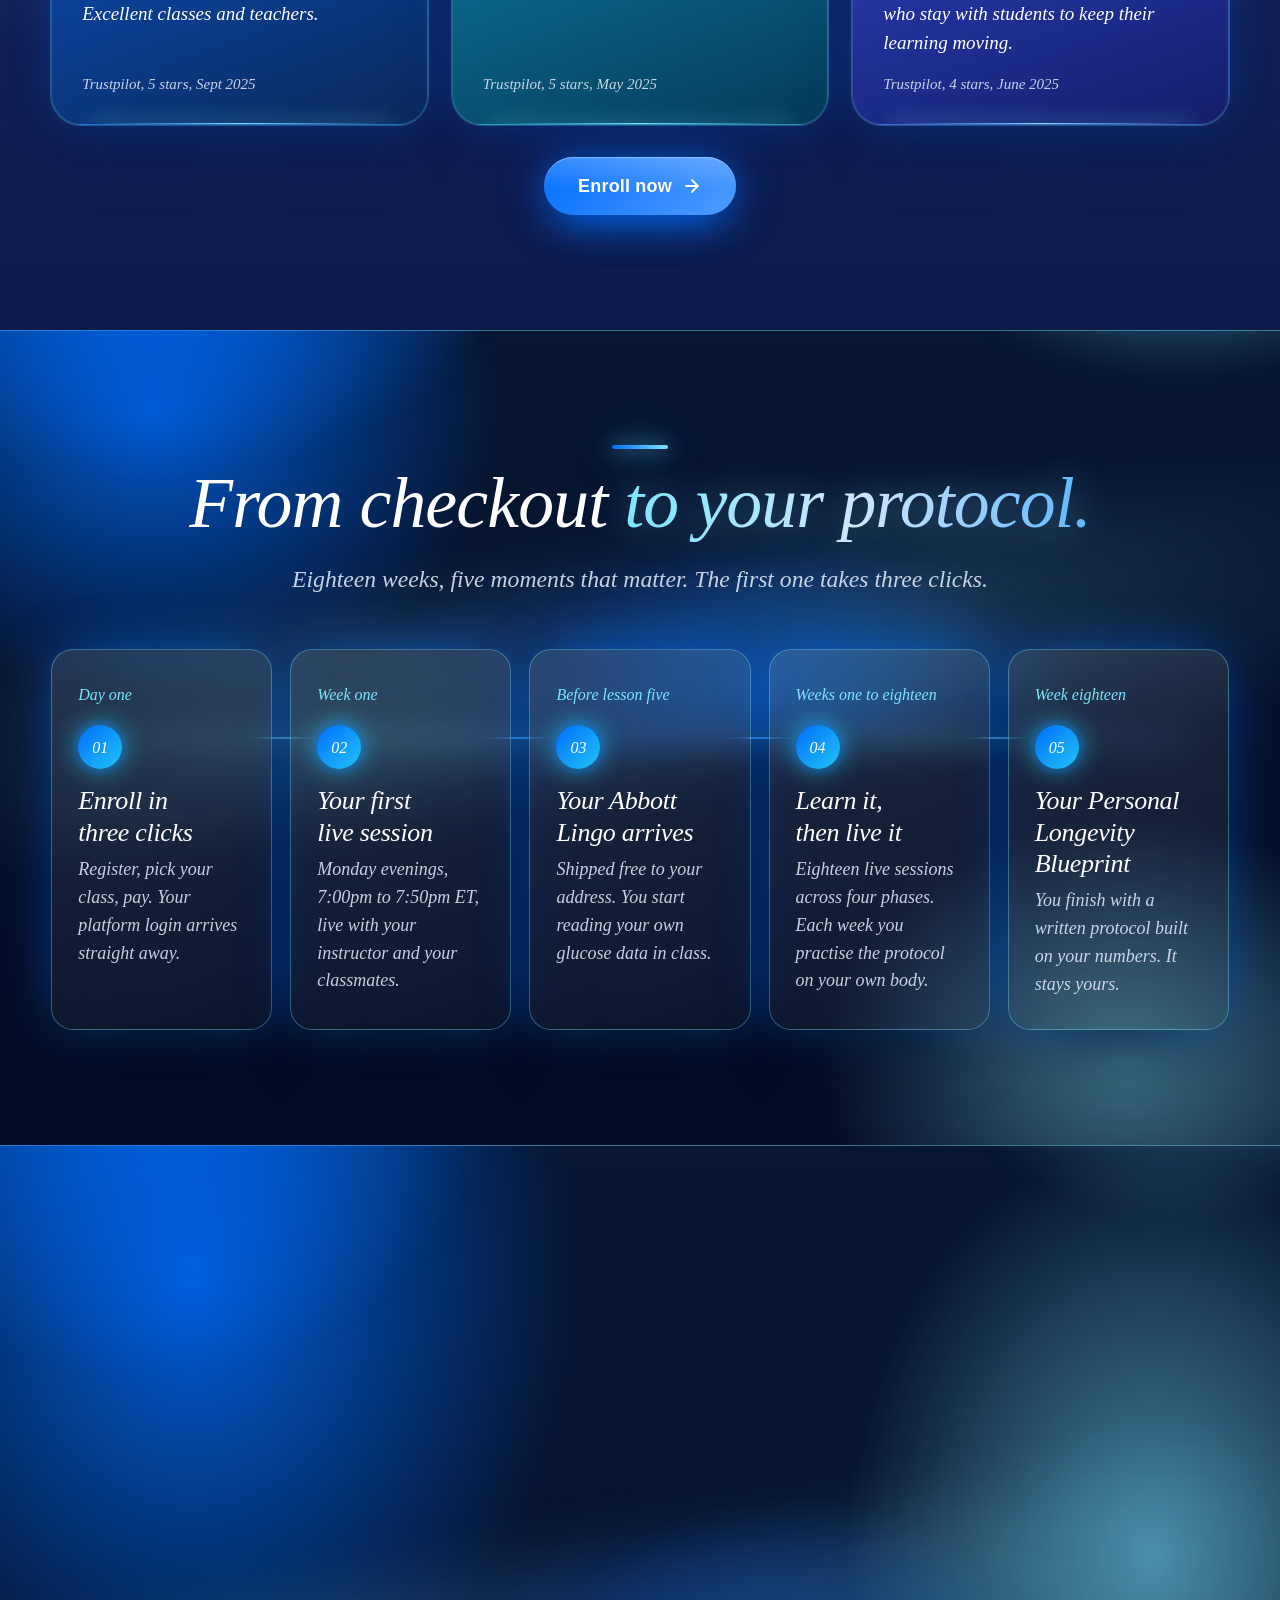
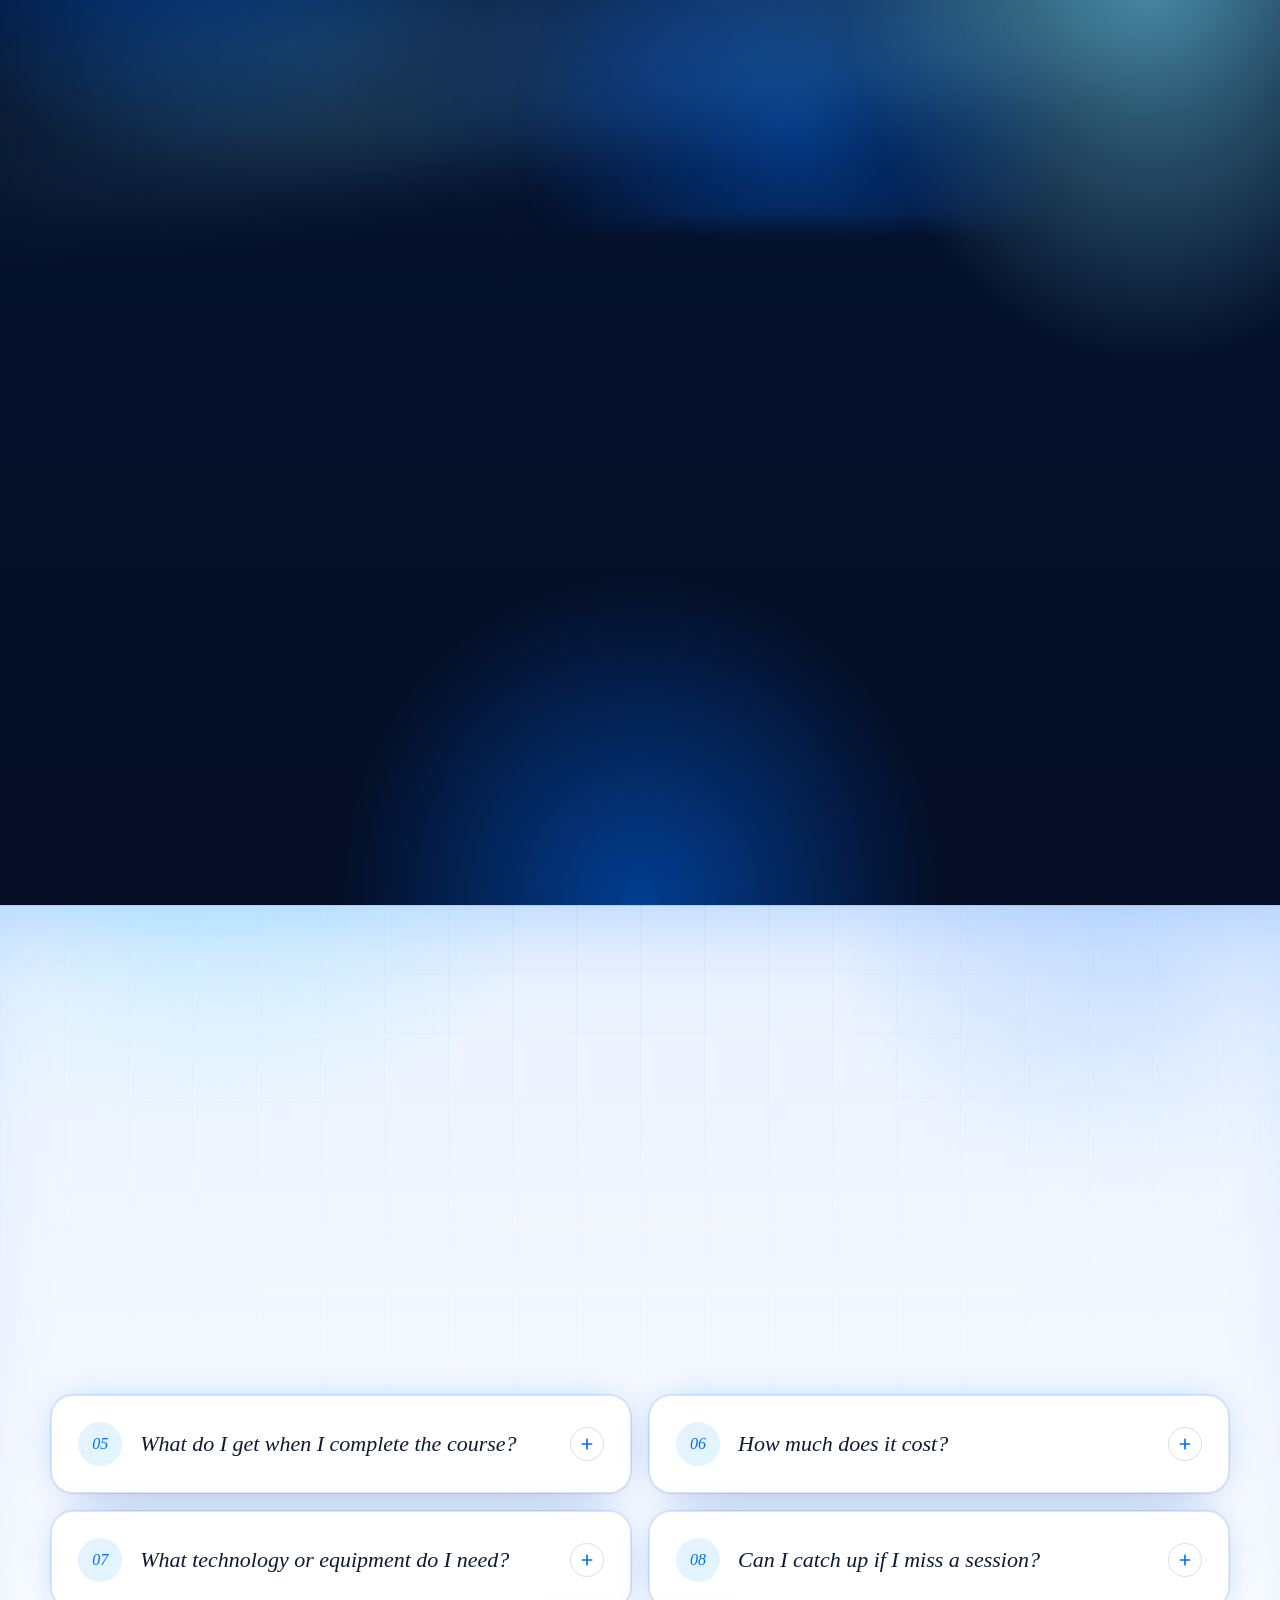
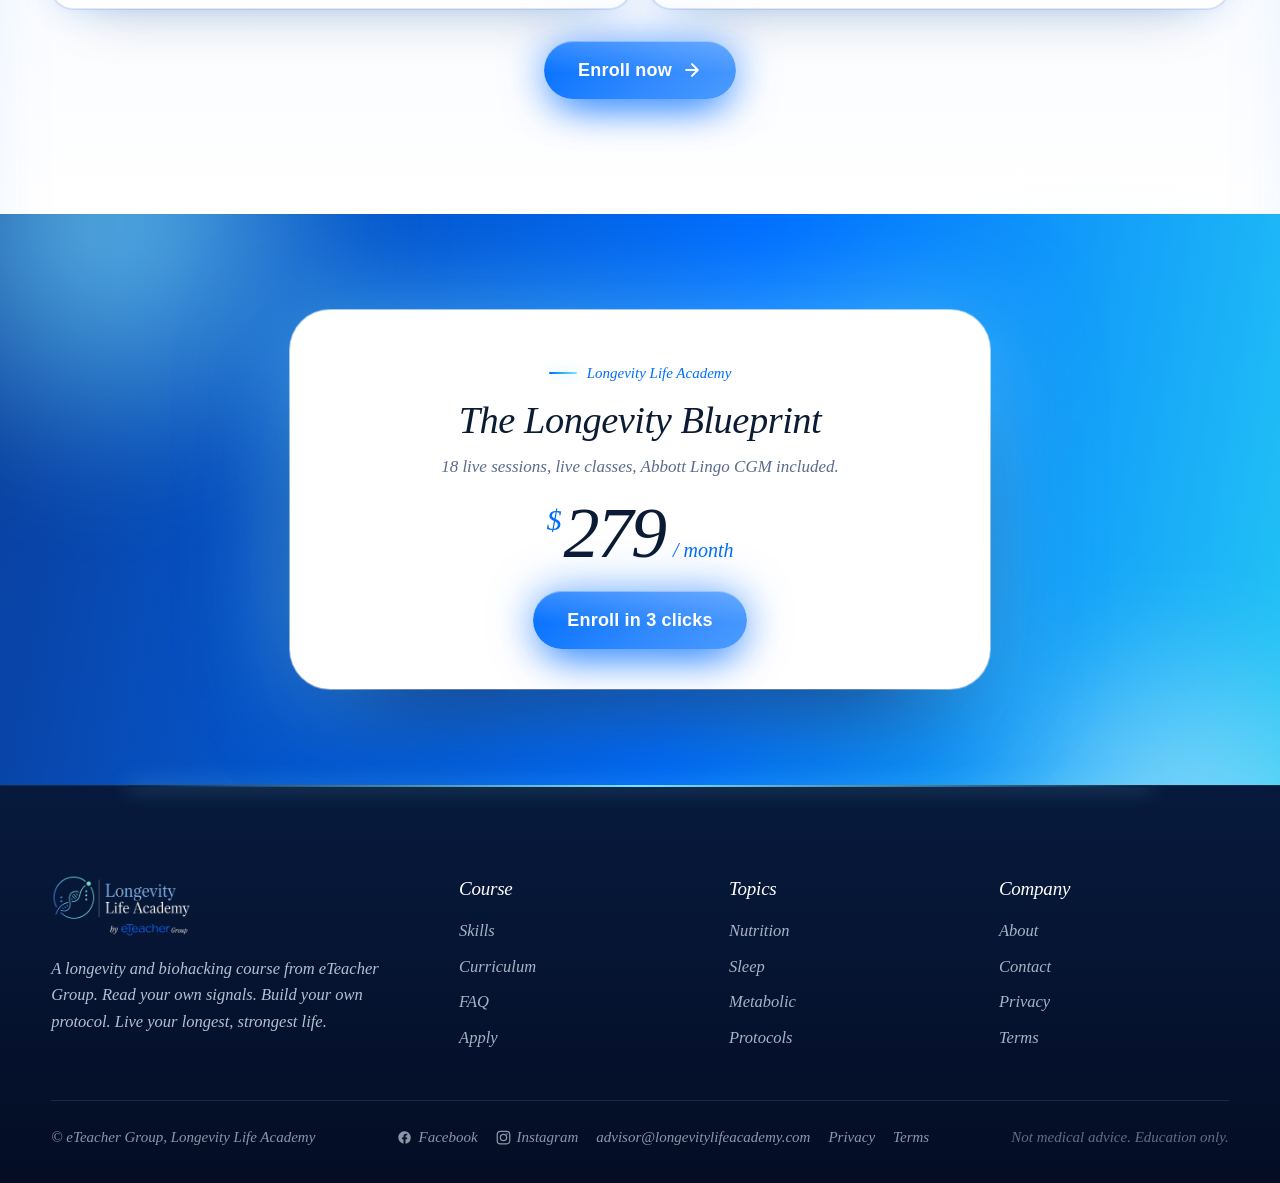
==== commit bb23d9e0: "Both hero films load together from the start Co-Authored-By: Claude Fable 5.1 <noreply@anthropic.com" ====
--- a/longevity-academy-redesign/index.html
+++ b/longevity-academy-redesign/index.html
@@ -1688,7 +1688,7 @@
     </div>
     </div>
     <div class="hero-right-col"><div class="hero-sales" aria-hidden="true"><video class="hero-sales-video" src="assets/cells-light.mp4" poster="assets/cells-poster.jpg" autoplay muted loop playsinline preload="auto" aria-hidden="true"></video></div><figure class="lla-film">
-        <video src="assets/julie-hero-l.mp4" poster="assets/julie-hero-poster.jpg" autoplay muted loop playsinline preload="metadata" data-src-mobile="assets/julie-hero-l.mp4"></video><button type="button" class="film-sound" aria-label="Sound on or off" aria-pressed="false"><svg viewBox="0 0 24 24" width="22" height="22" fill="none" stroke="currentColor" stroke-width="2" stroke-linecap="round" stroke-linejoin="round" aria-hidden="true"><path d="M11 5L6 9H2v6h4l5 4V5z"/><path class="fs-on" d="M15.5 8.5a5 5 0 0 1 0 7M19 5a9 9 0 0 1 0 14"/><path class="fs-off" d="M23 9l-6 6M17 9l6 6"/></svg></button>
+        <video src="assets/julie-hero-l.mp4" poster="assets/julie-hero-poster.jpg" autoplay muted loop playsinline preload="auto" data-src-mobile="assets/julie-hero-l.mp4"></video><button type="button" class="film-sound" aria-label="Sound on or off" aria-pressed="false"><svg viewBox="0 0 24 24" width="22" height="22" fill="none" stroke="currentColor" stroke-width="2" stroke-linecap="round" stroke-linejoin="round" aria-hidden="true"><path d="M11 5L6 9H2v6h4l5 4V5z"/><path class="fs-on" d="M15.5 8.5a5 5 0 0 1 0 7M19 5a9 9 0 0 1 0 14"/><path class="fs-off" d="M23 9l-6 6M17 9l6 6"/></svg></button>
         <figcaption><b>Julie Gibson Clark</b><span>Founding Faculty, 2nd Slowest-Aging Woman on Earth</span></figcaption>
       </figure></div>
     
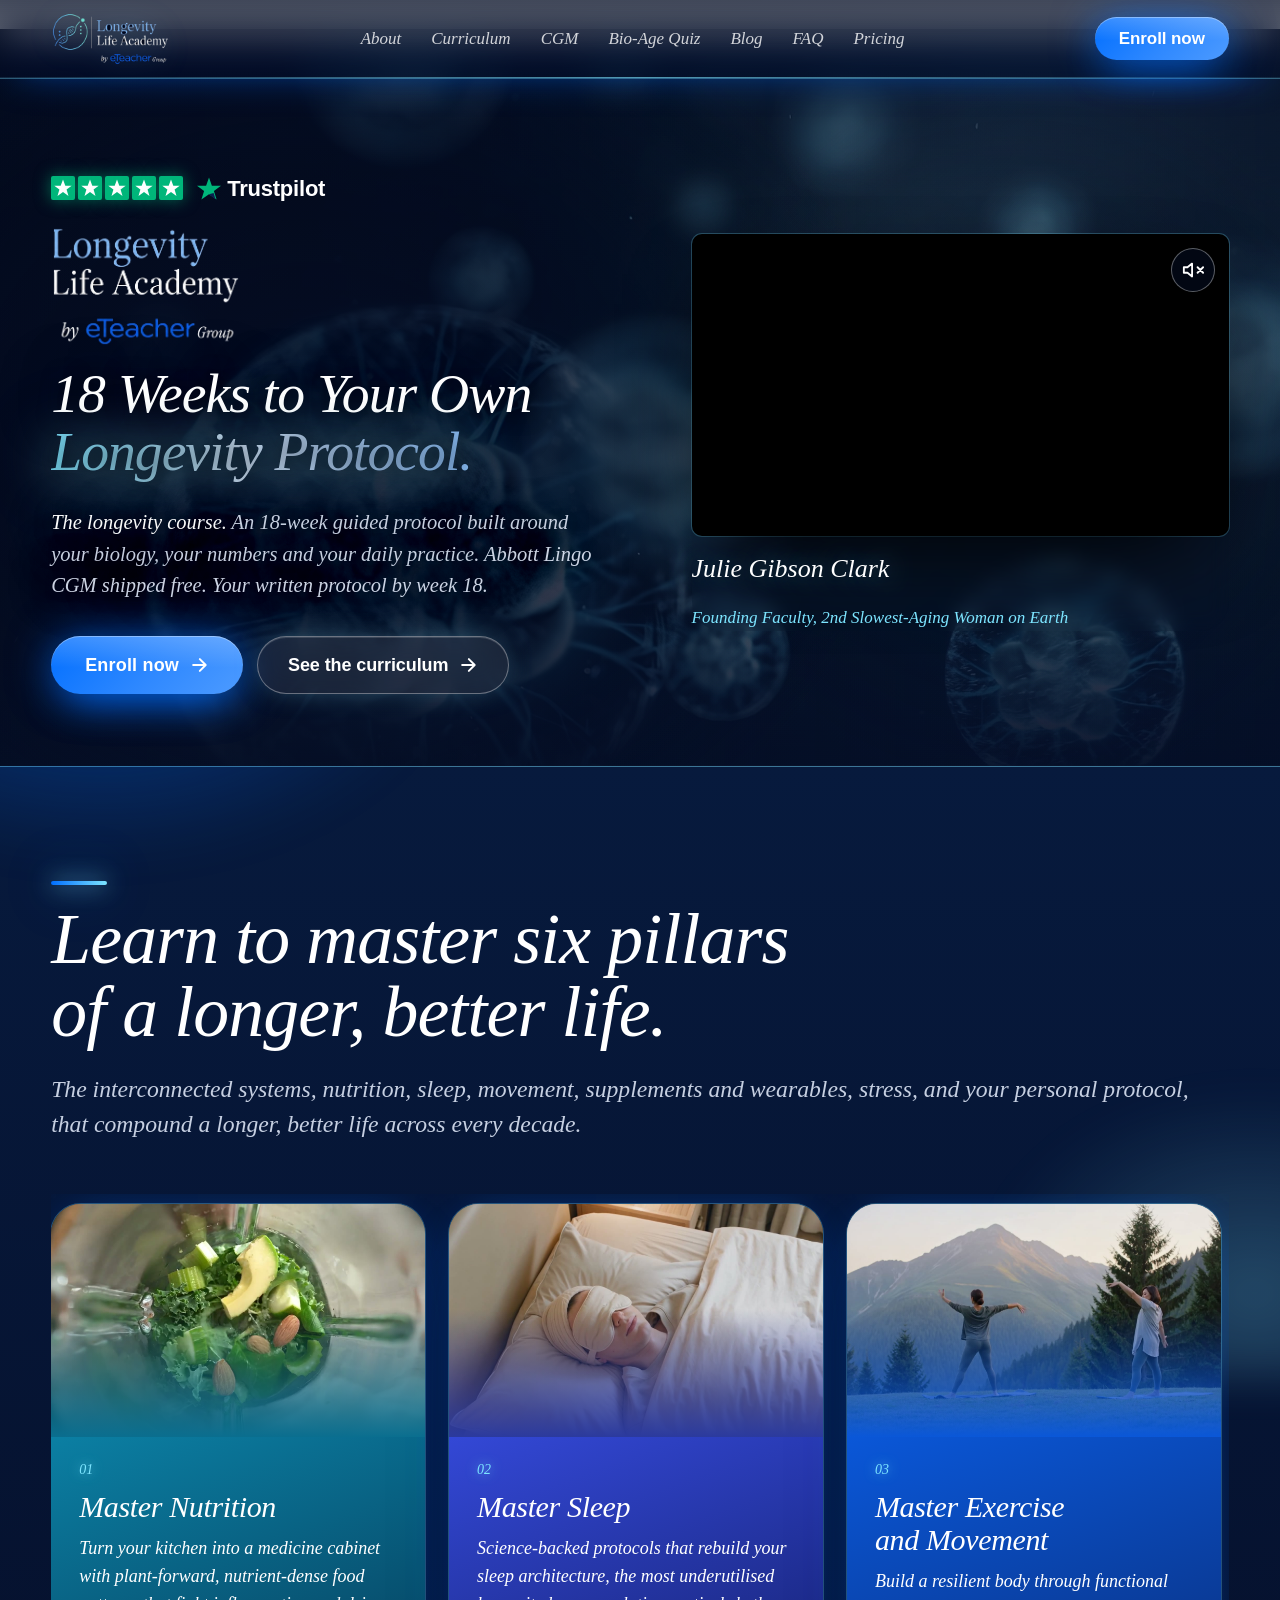
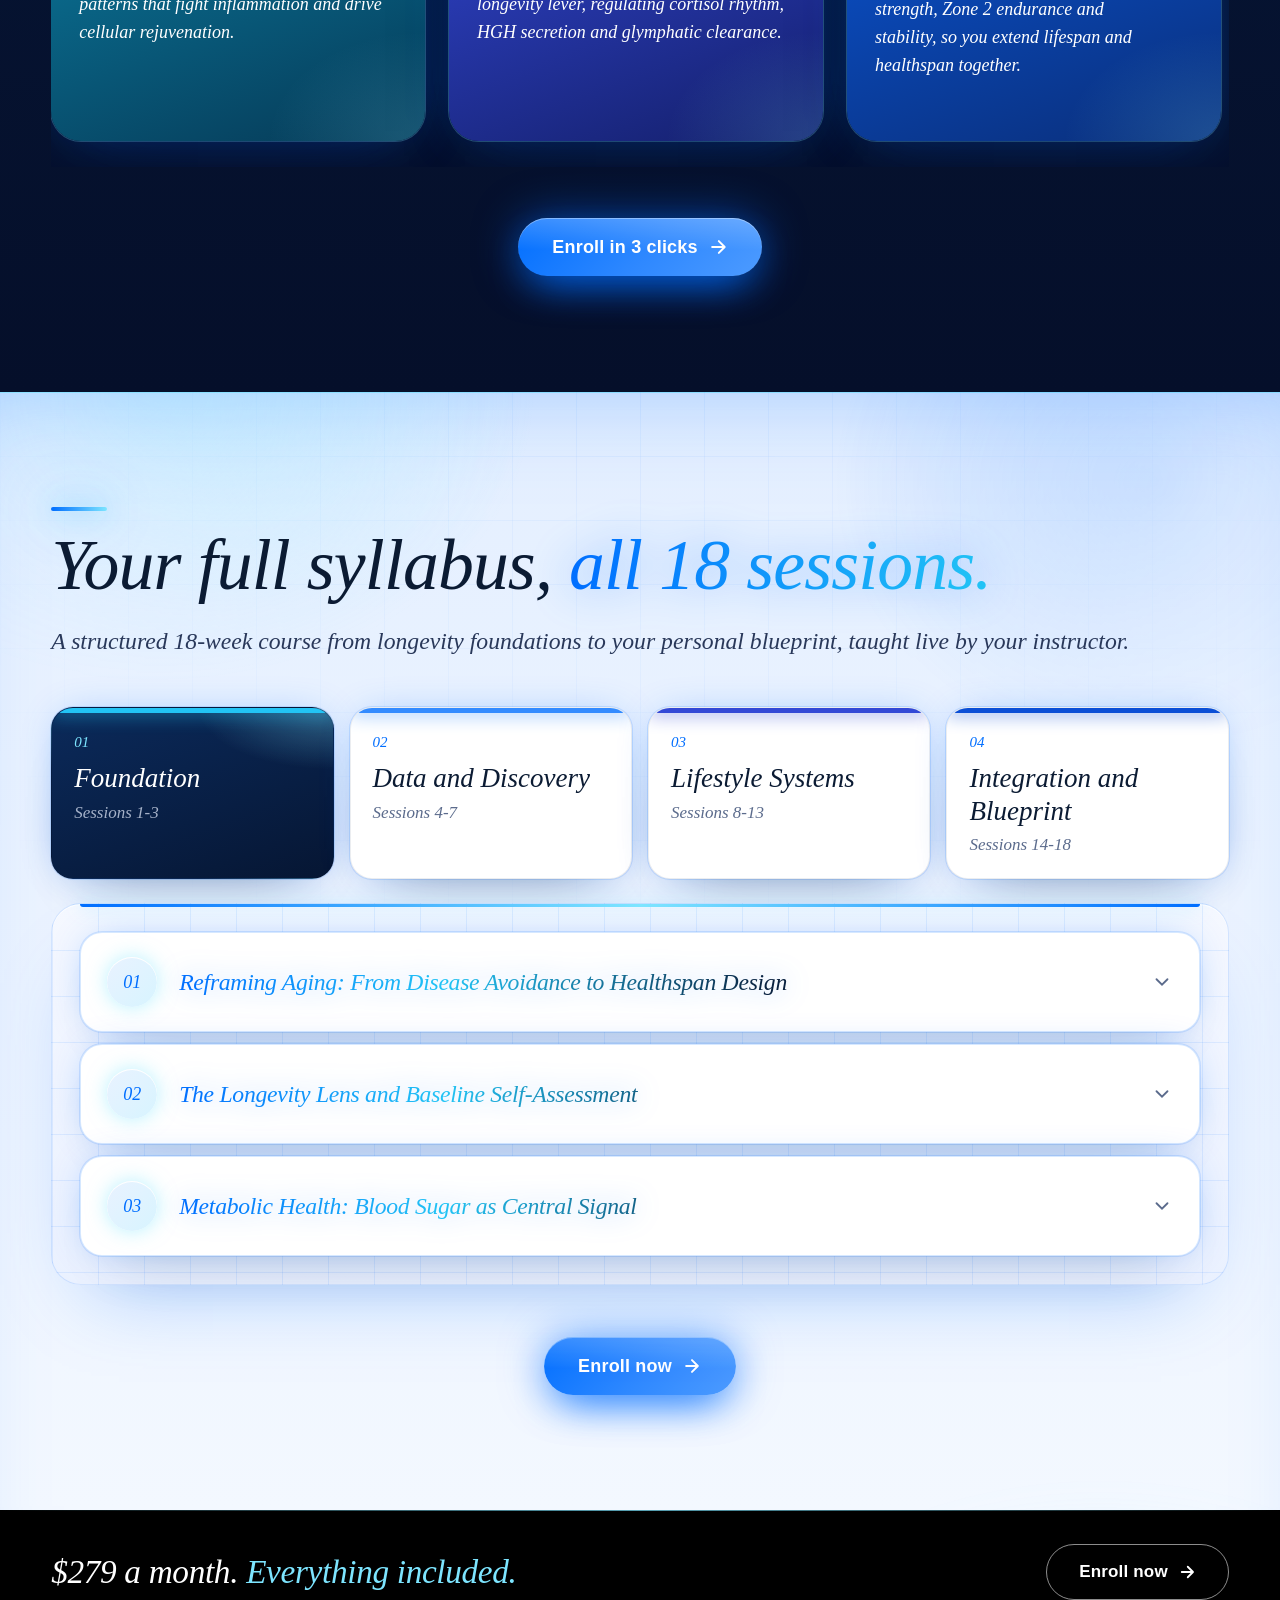
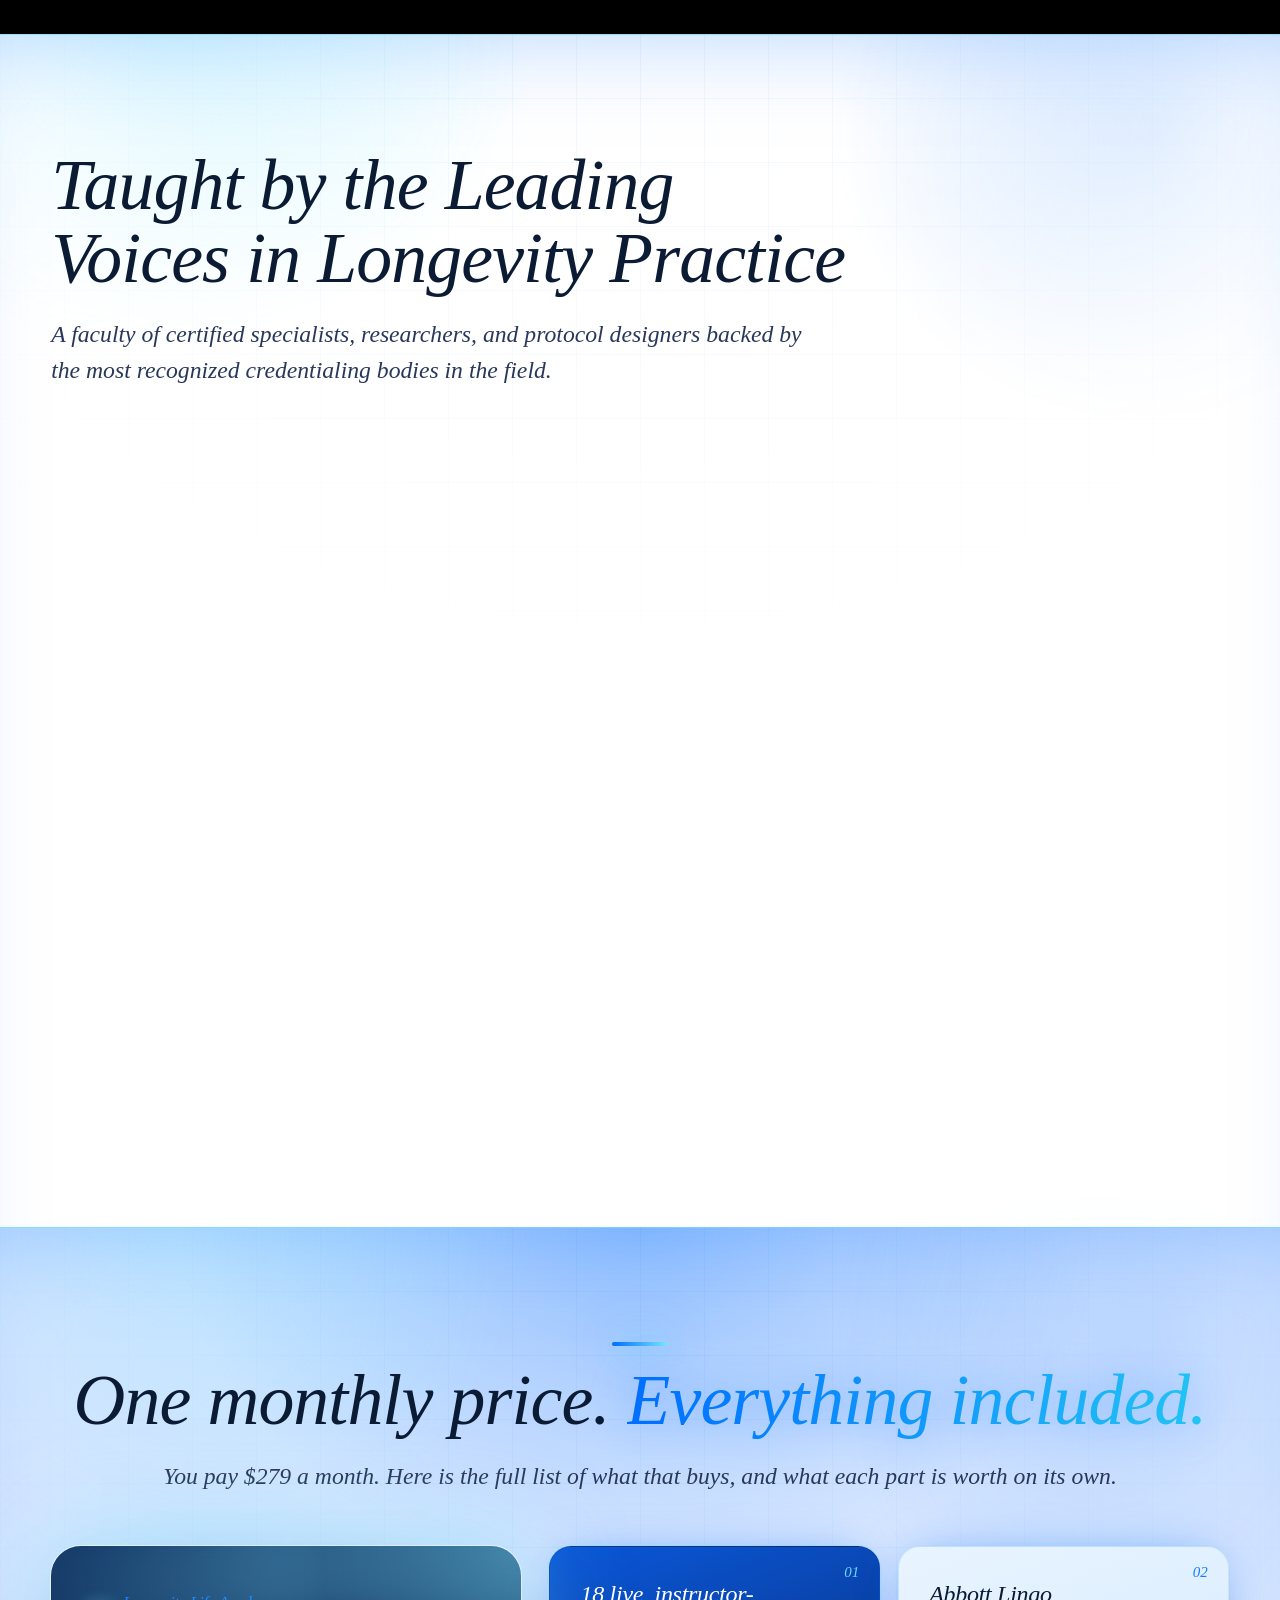
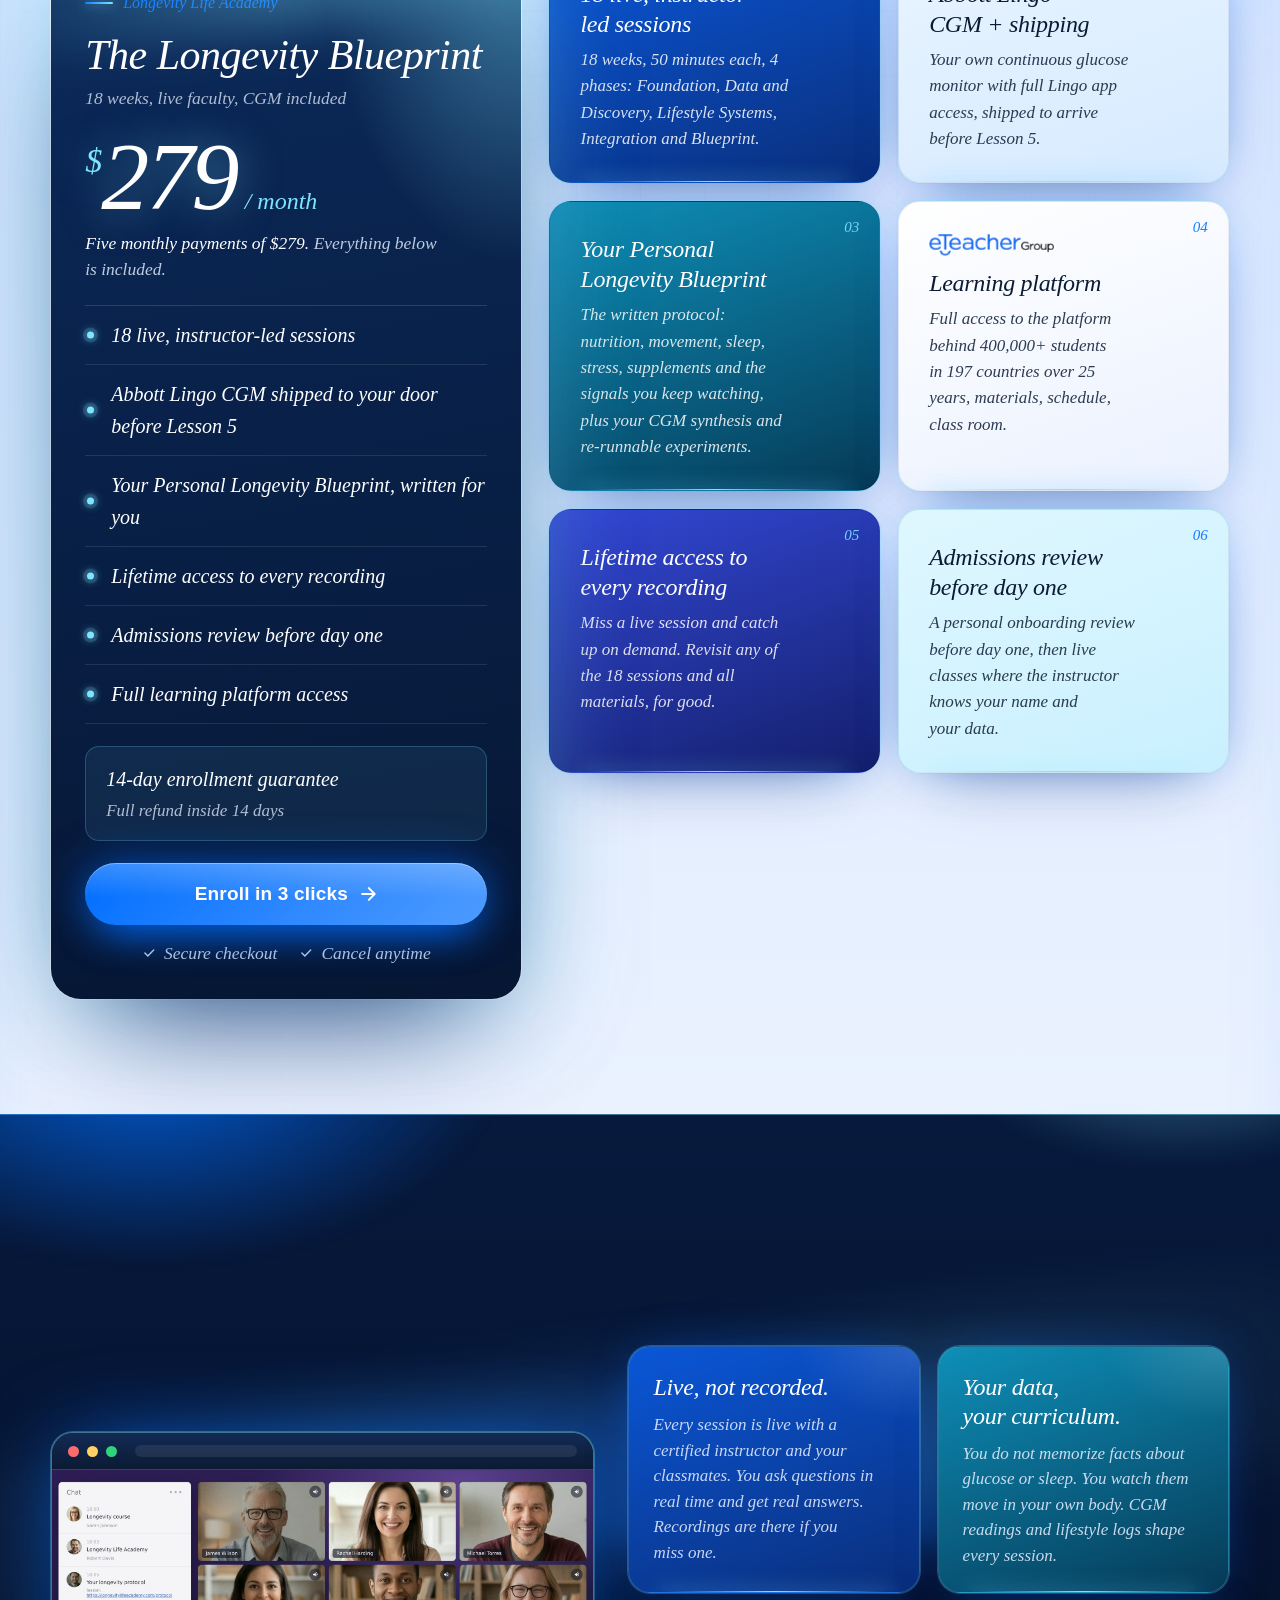
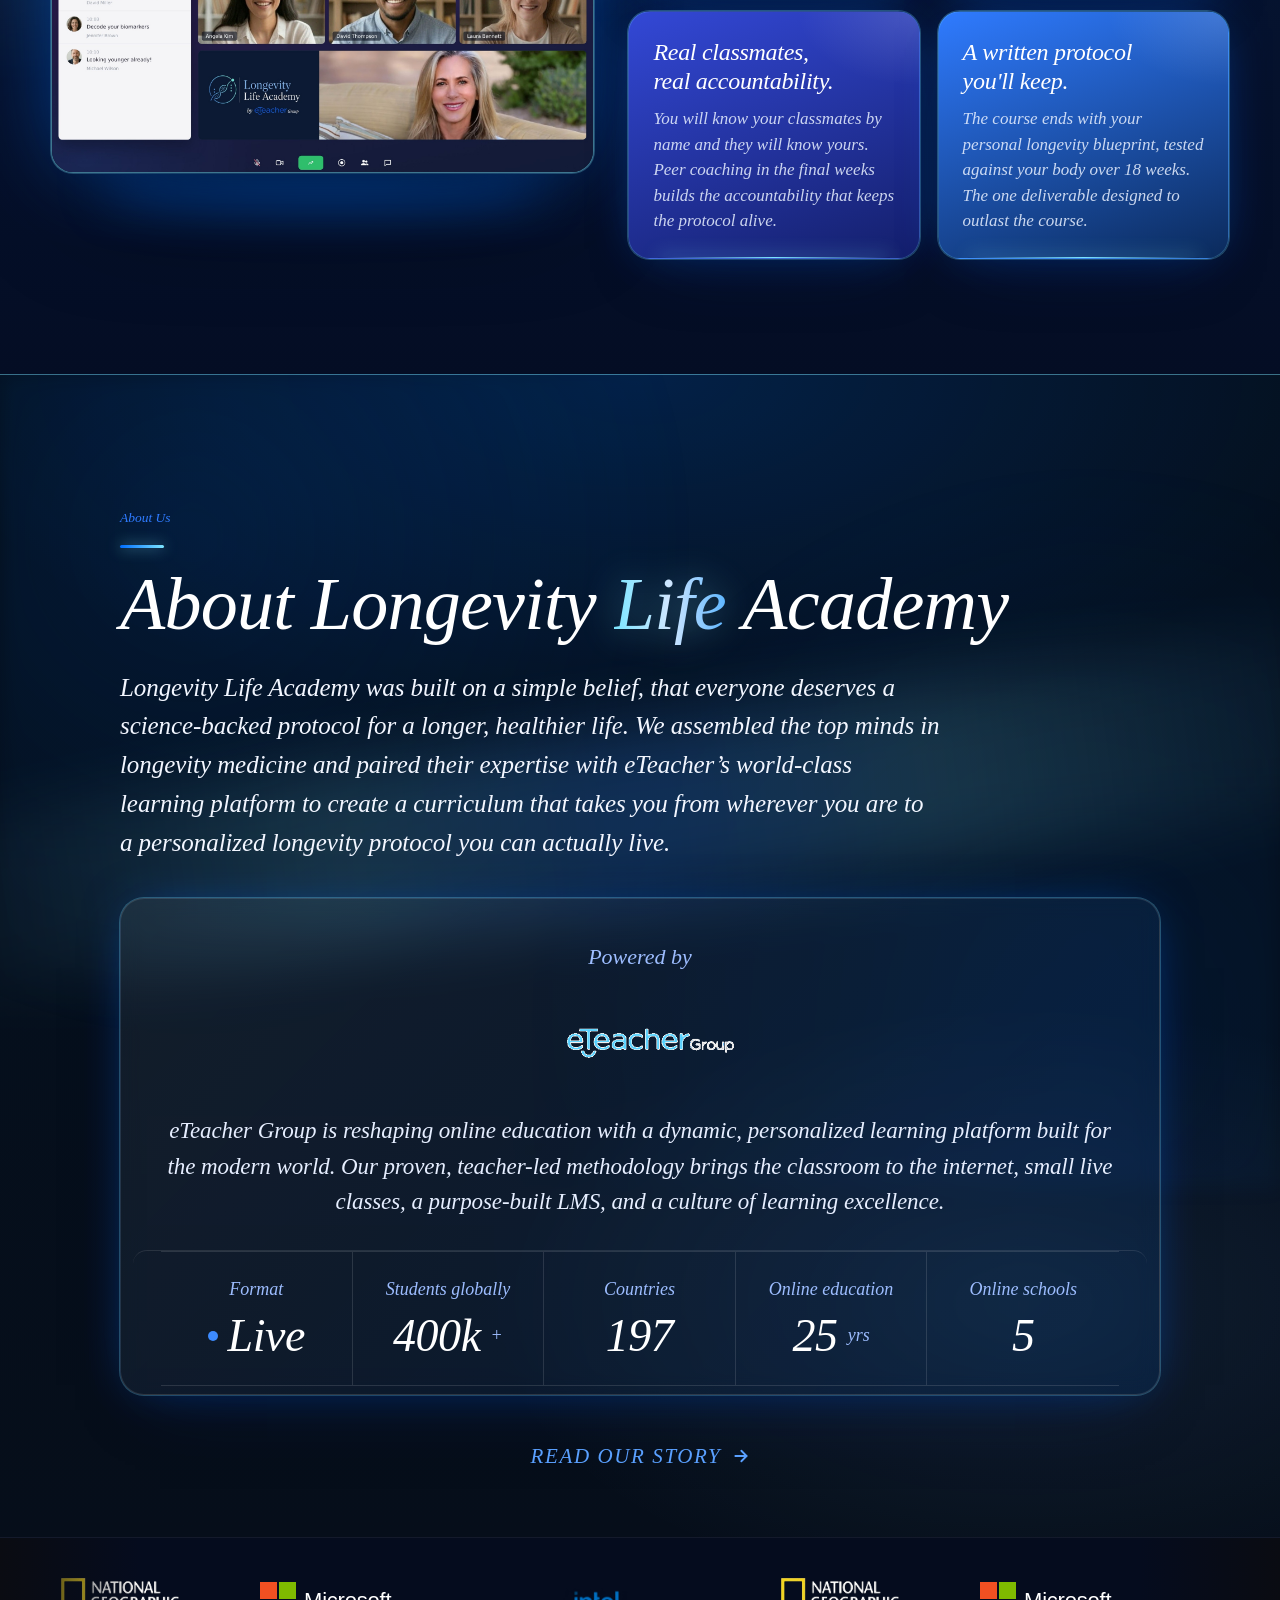
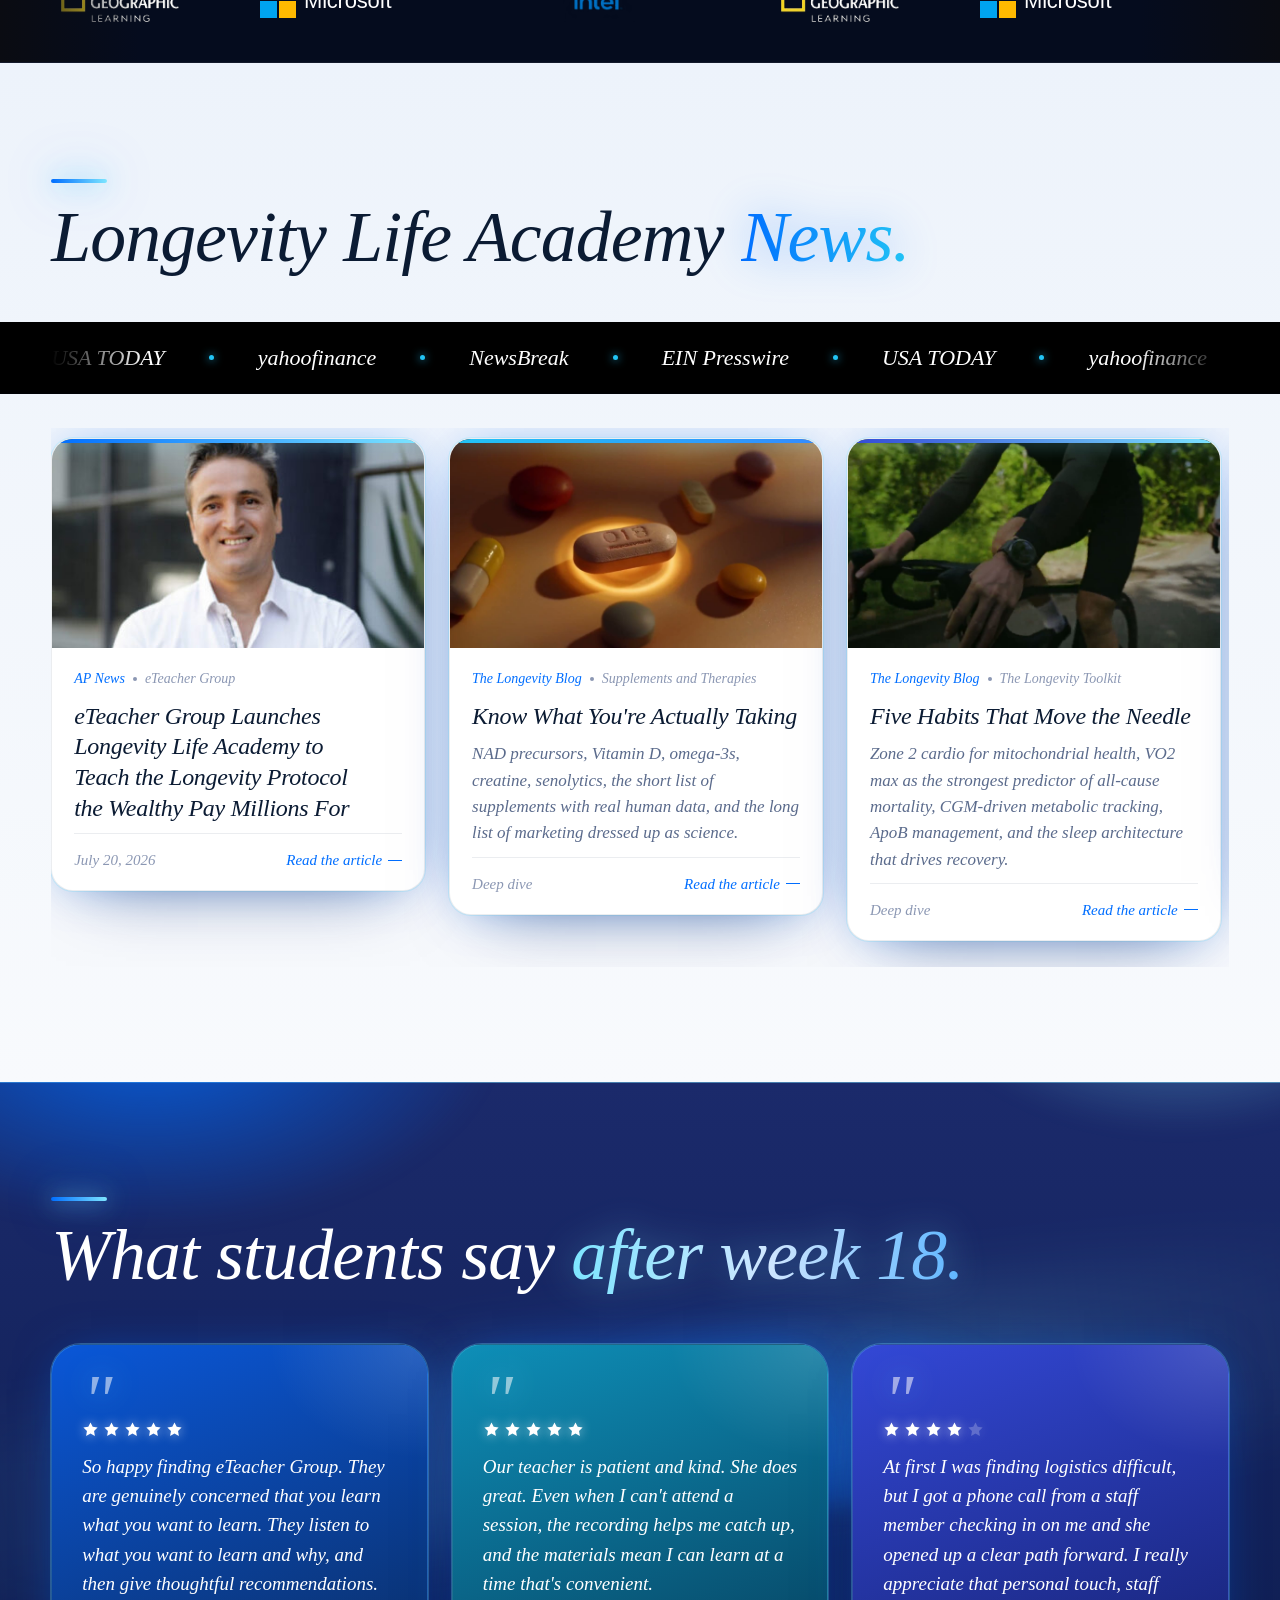
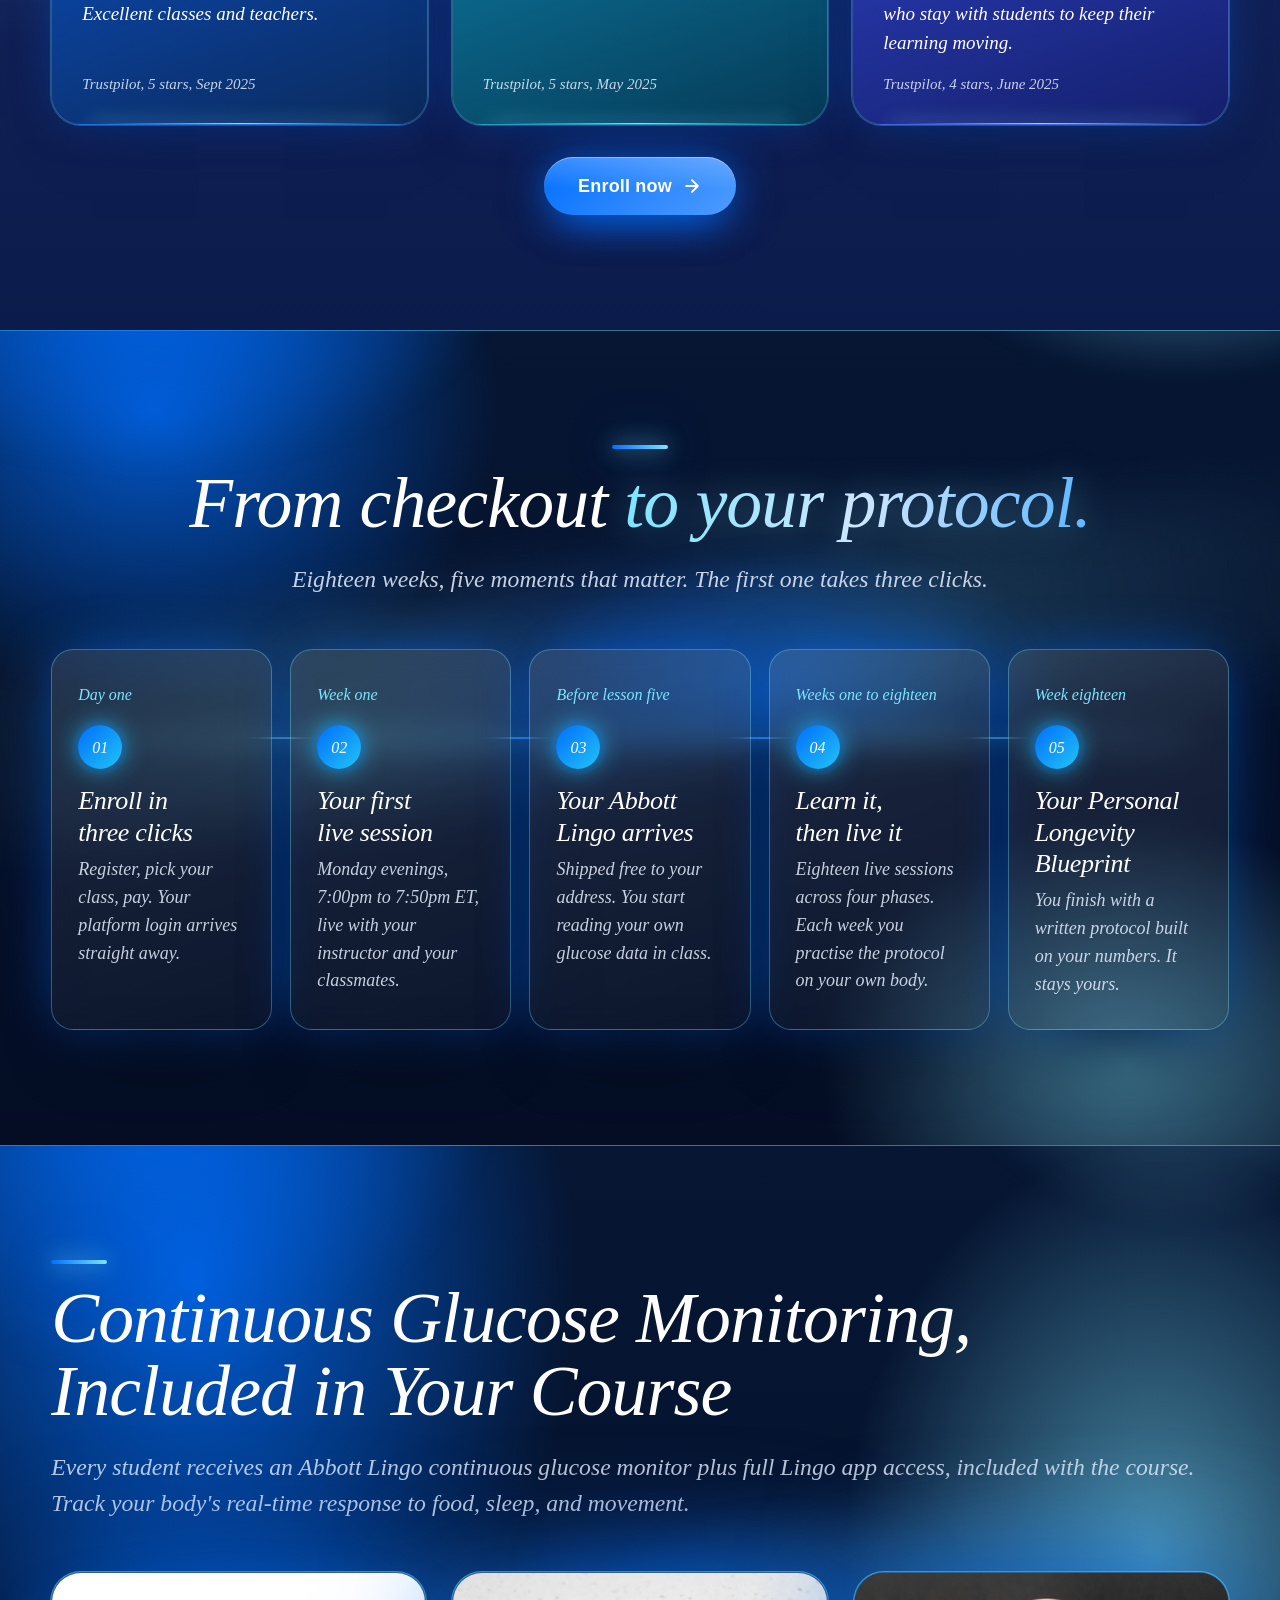
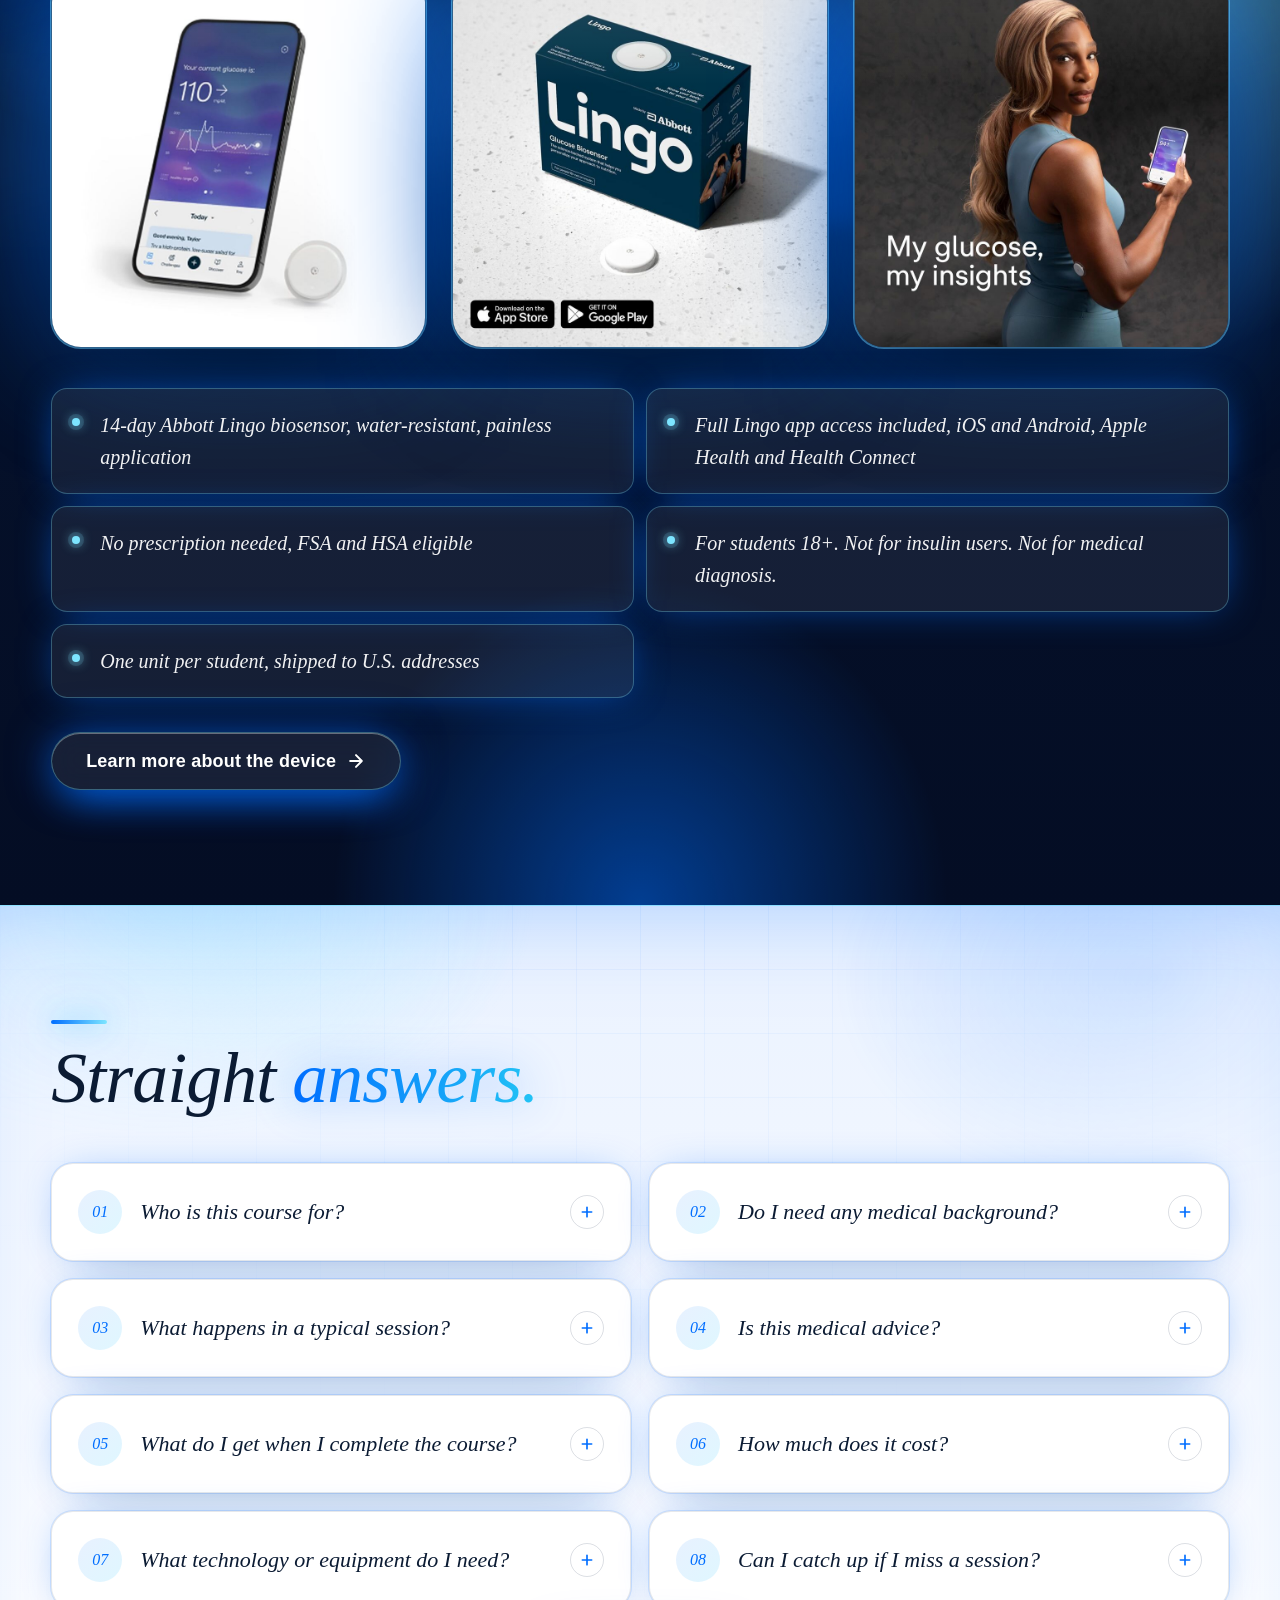
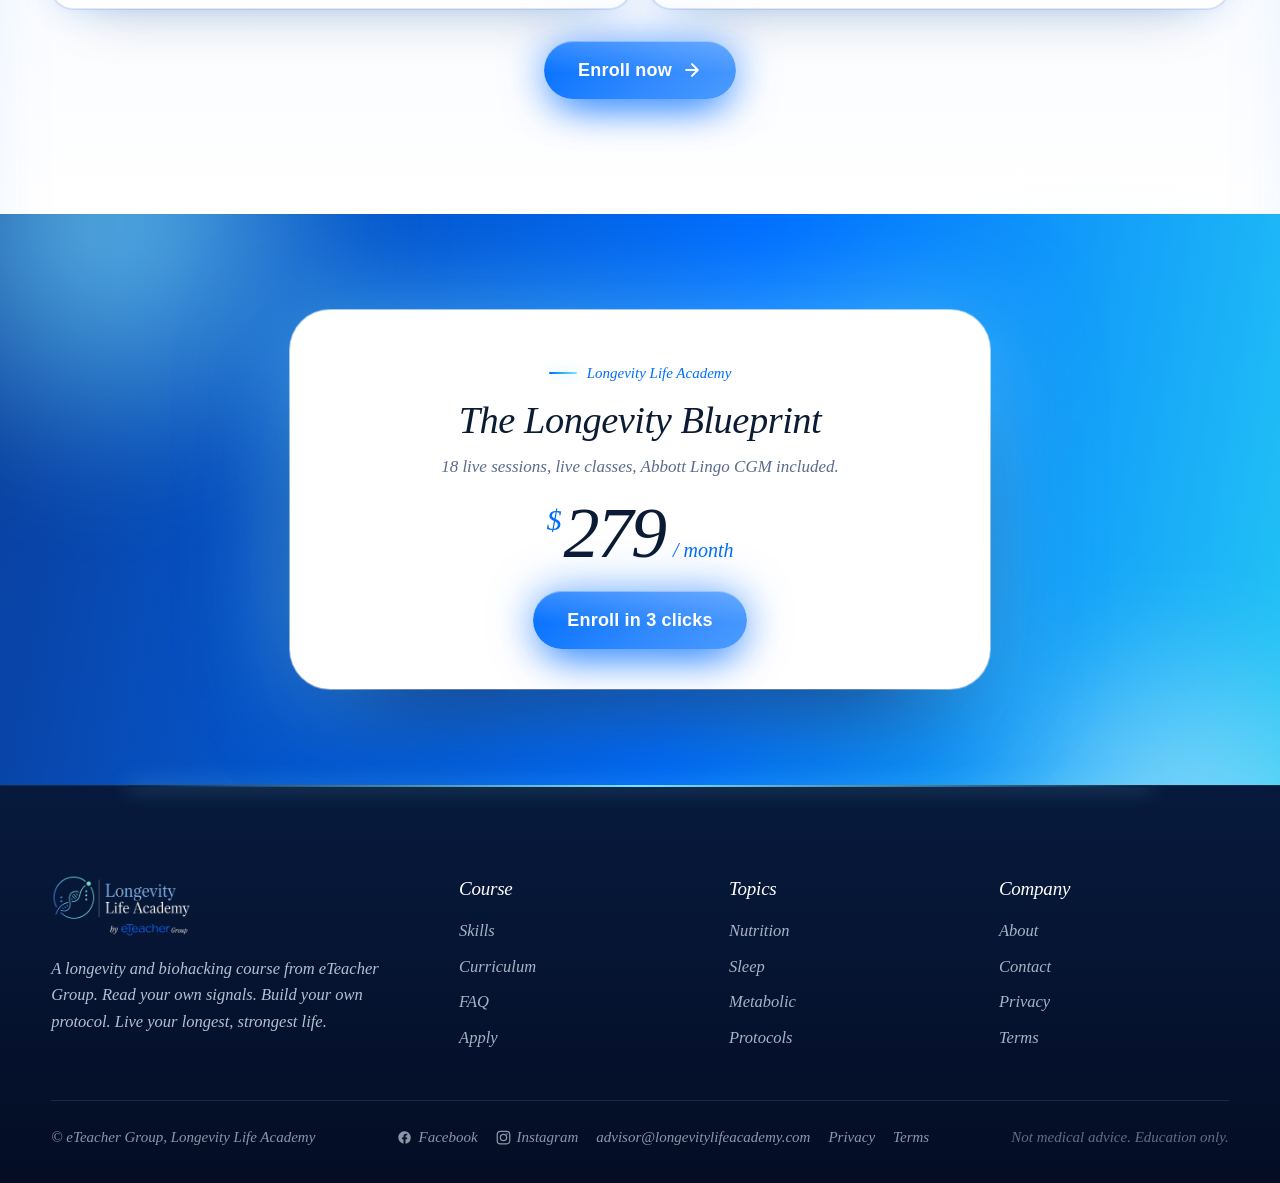
==== commit 77378ec1: "Phones get extra-light hero encodes Co-Authored-By: Claude Fable 5.1 <noreply@anthropic.com> Claude-" ====
--- a/longevity-academy-redesign/index.html
+++ b/longevity-academy-redesign/index.html
@@ -1687,8 +1687,8 @@
       </a>
     </div>
     </div>
-    <div class="hero-right-col"><div class="hero-sales" aria-hidden="true"><video class="hero-sales-video" src="assets/cells-light.mp4" poster="assets/cells-poster.jpg" autoplay muted loop playsinline preload="auto" aria-hidden="true"></video></div><figure class="lla-film">
-        <video src="assets/julie-hero-l.mp4" poster="assets/julie-hero-poster.jpg" autoplay muted loop playsinline preload="auto" data-src-mobile="assets/julie-hero-l.mp4"></video><button type="button" class="film-sound" aria-label="Sound on or off" aria-pressed="false"><svg viewBox="0 0 24 24" width="22" height="22" fill="none" stroke="currentColor" stroke-width="2" stroke-linecap="round" stroke-linejoin="round" aria-hidden="true"><path d="M11 5L6 9H2v6h4l5 4V5z"/><path class="fs-on" d="M15.5 8.5a5 5 0 0 1 0 7M19 5a9 9 0 0 1 0 14"/><path class="fs-off" d="M23 9l-6 6M17 9l6 6"/></svg></button>
+    <div class="hero-right-col"><div class="hero-sales" aria-hidden="true"><video class="hero-sales-video" data-src-mobile="assets/cells-xs.mp4" src="assets/cells-light.mp4" poster="assets/cells-poster.jpg" autoplay muted loop playsinline preload="auto" aria-hidden="true"></video></div><figure class="lla-film">
+        <video src="assets/julie-hero-l.mp4" poster="assets/julie-hero-poster.jpg" autoplay muted loop playsinline preload="auto" data-src-mobile="assets/julie-hero-xs.mp4"></video><button type="button" class="film-sound" aria-label="Sound on or off" aria-pressed="false"><svg viewBox="0 0 24 24" width="22" height="22" fill="none" stroke="currentColor" stroke-width="2" stroke-linecap="round" stroke-linejoin="round" aria-hidden="true"><path d="M11 5L6 9H2v6h4l5 4V5z"/><path class="fs-on" d="M15.5 8.5a5 5 0 0 1 0 7M19 5a9 9 0 0 1 0 14"/><path class="fs-off" d="M23 9l-6 6M17 9l6 6"/></svg></button>
         <figcaption><b>Julie Gibson Clark</b><span>Founding Faculty, 2nd Slowest-Aging Woman on Earth</span></figcaption>
       </figure></div>
     
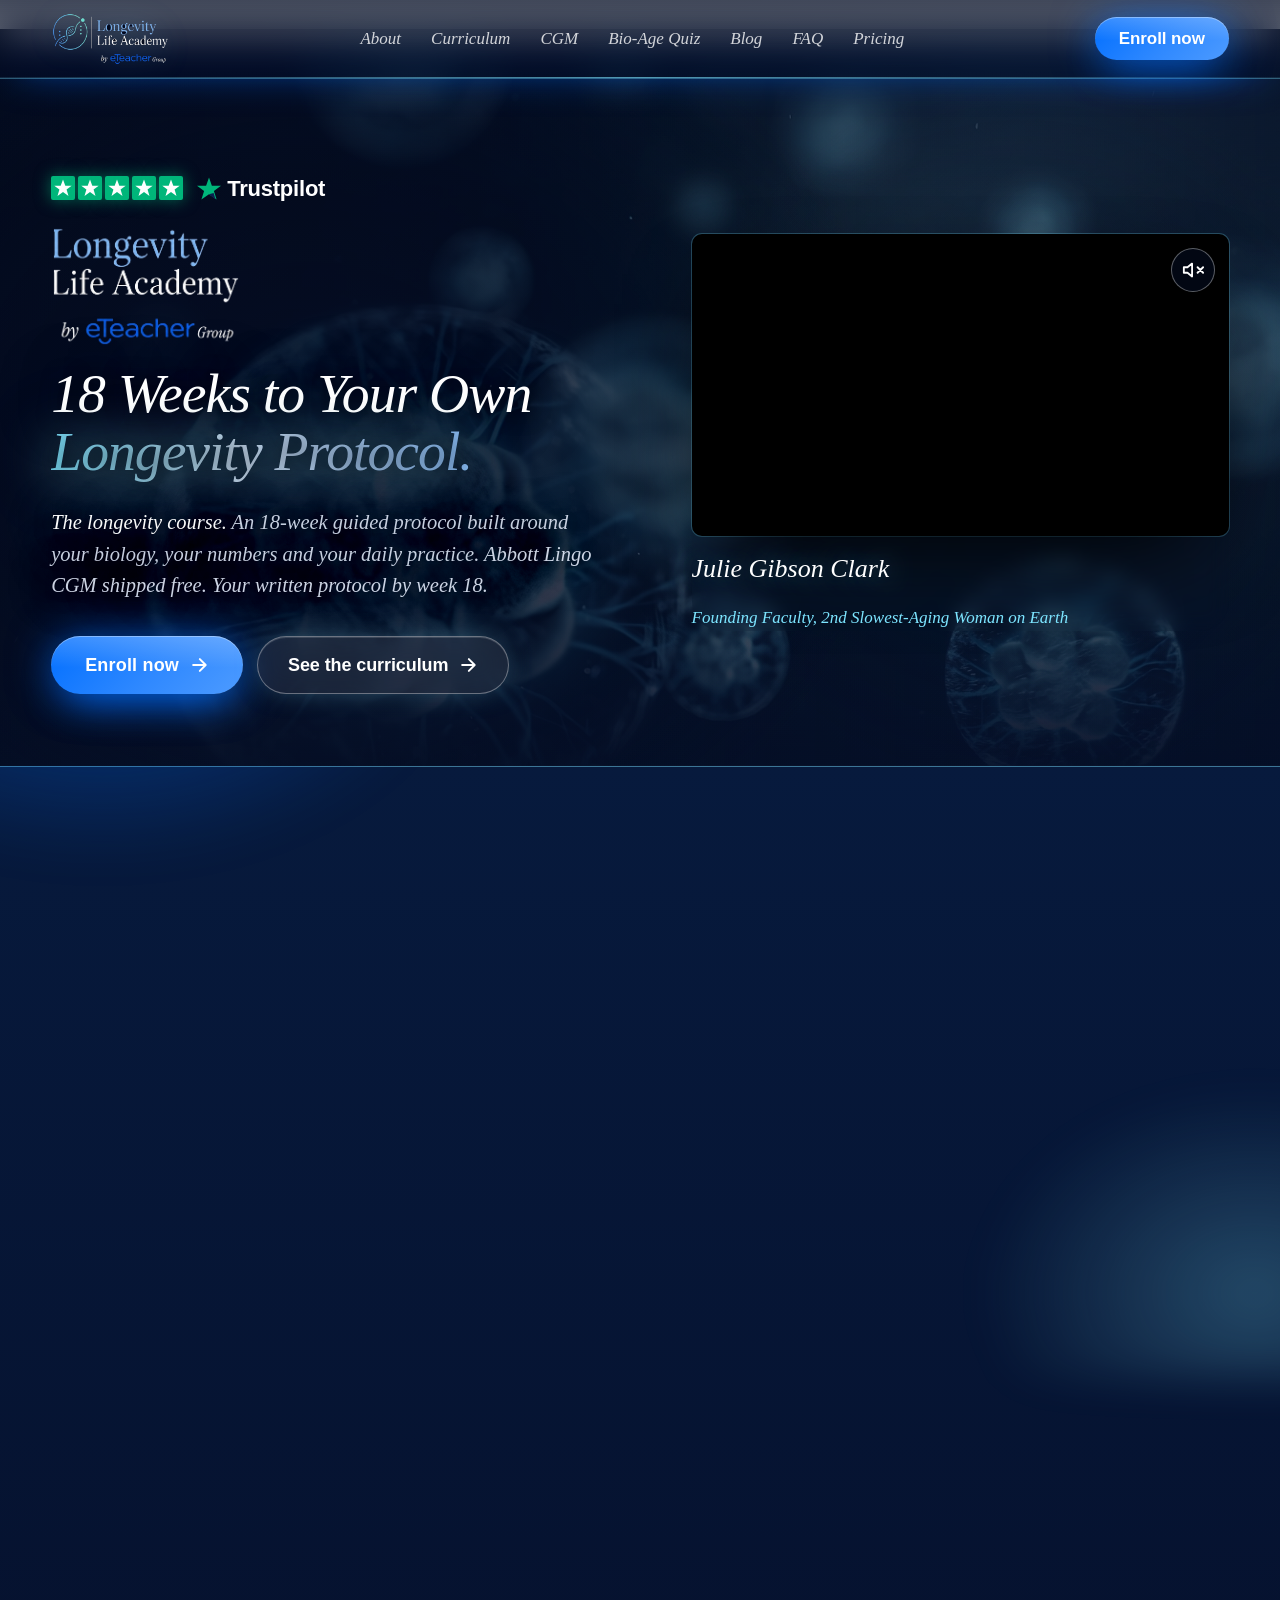
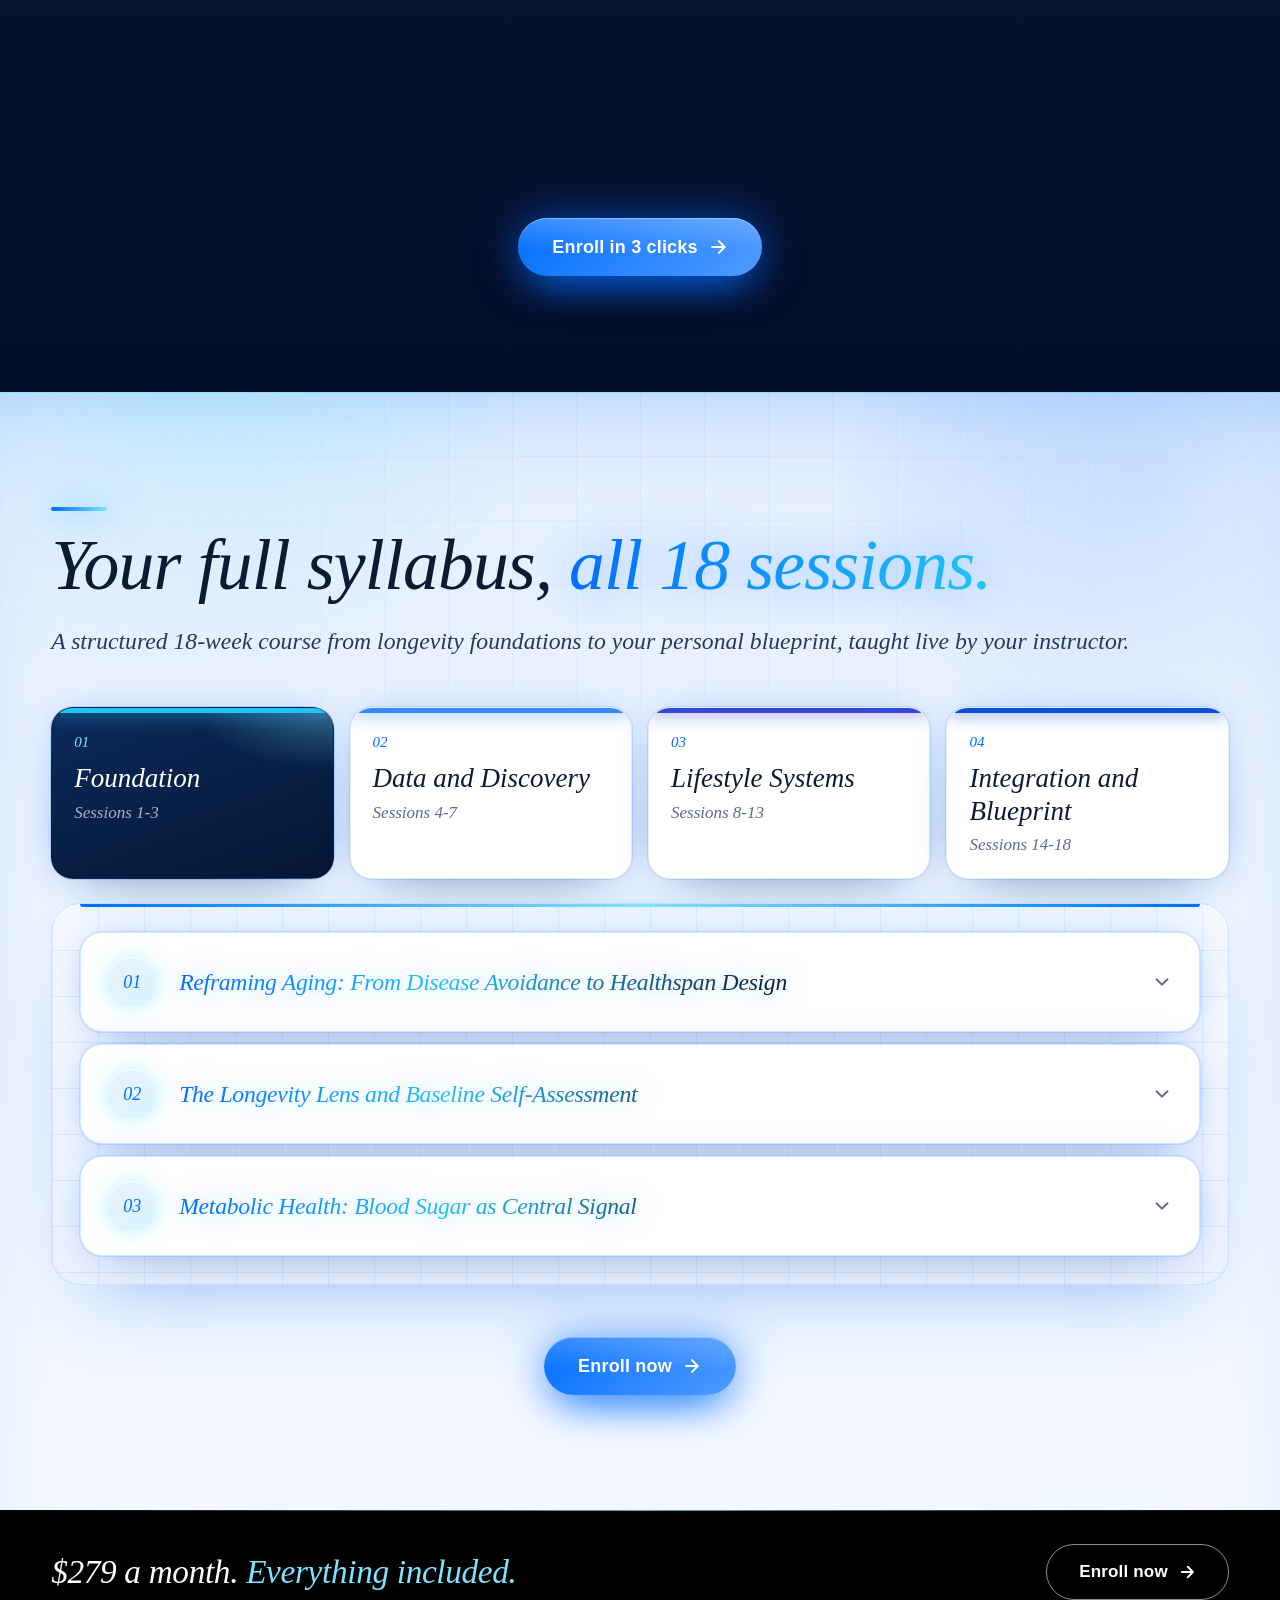
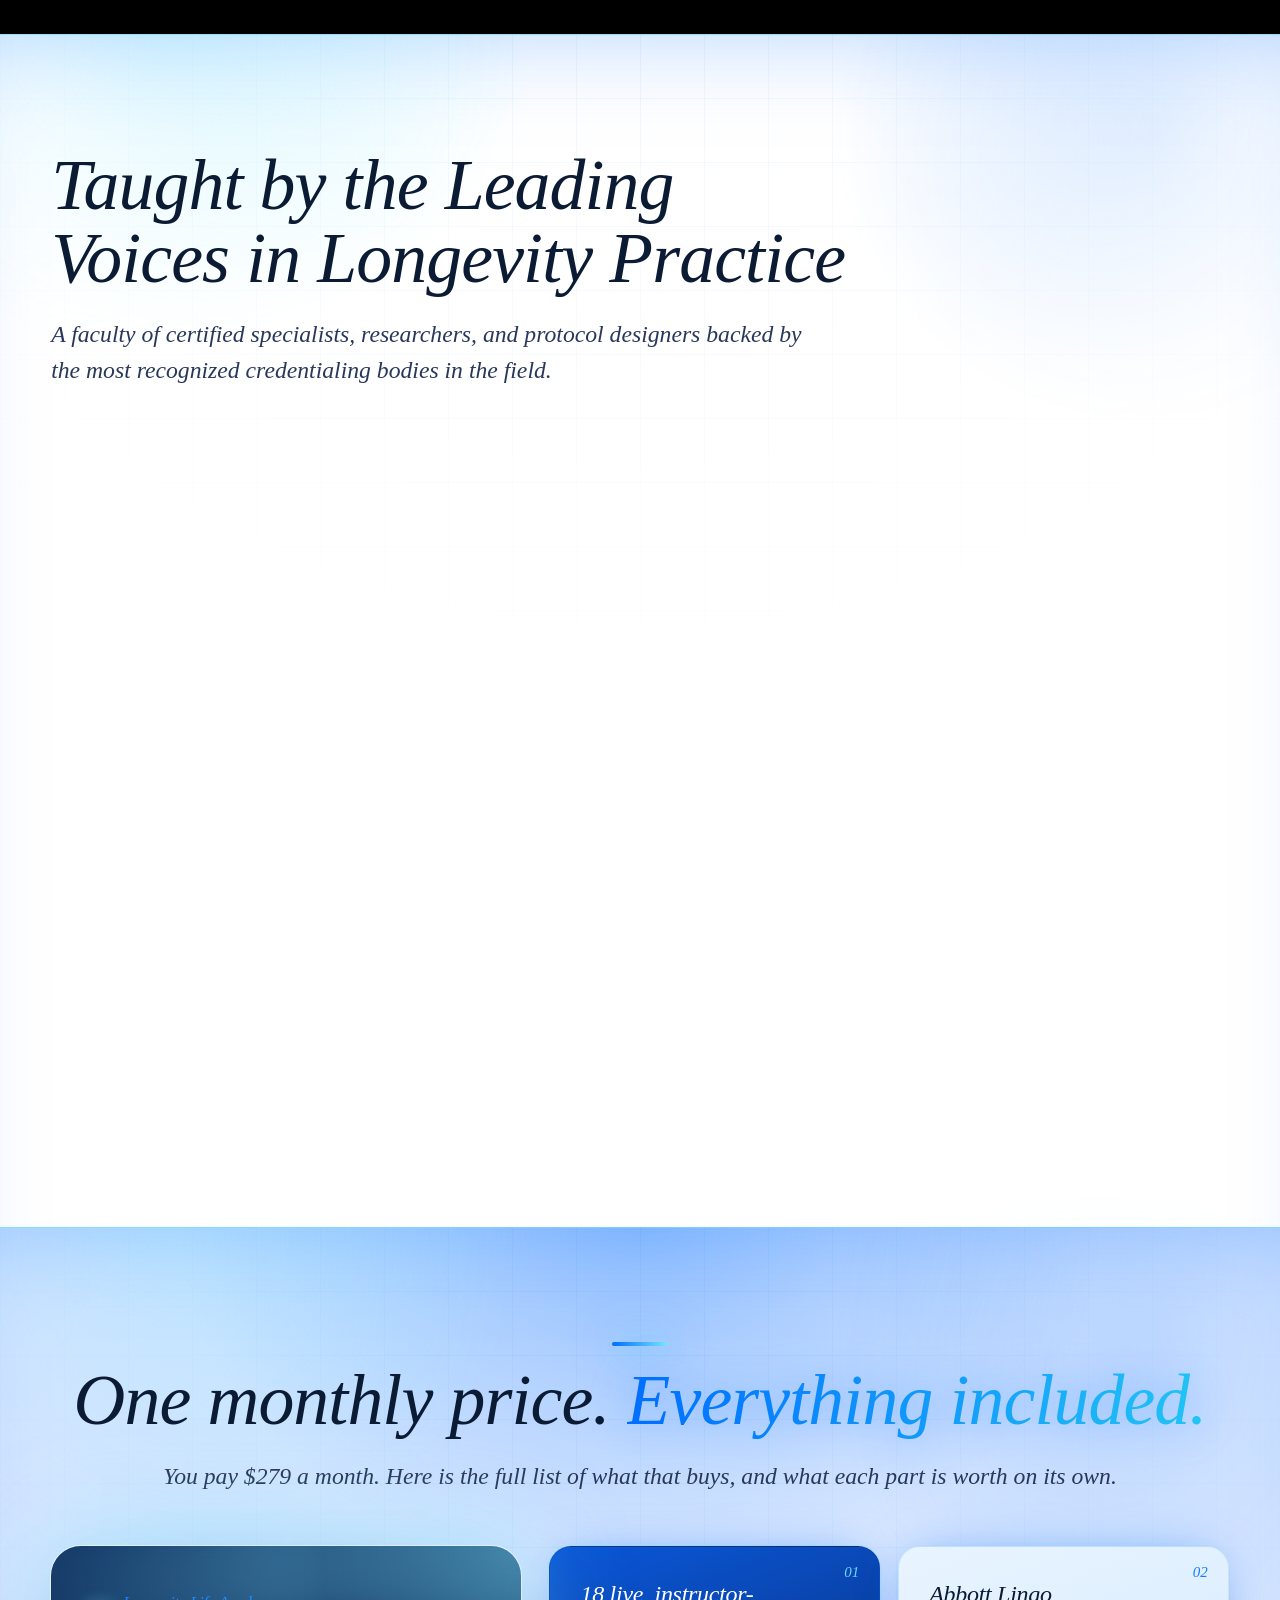
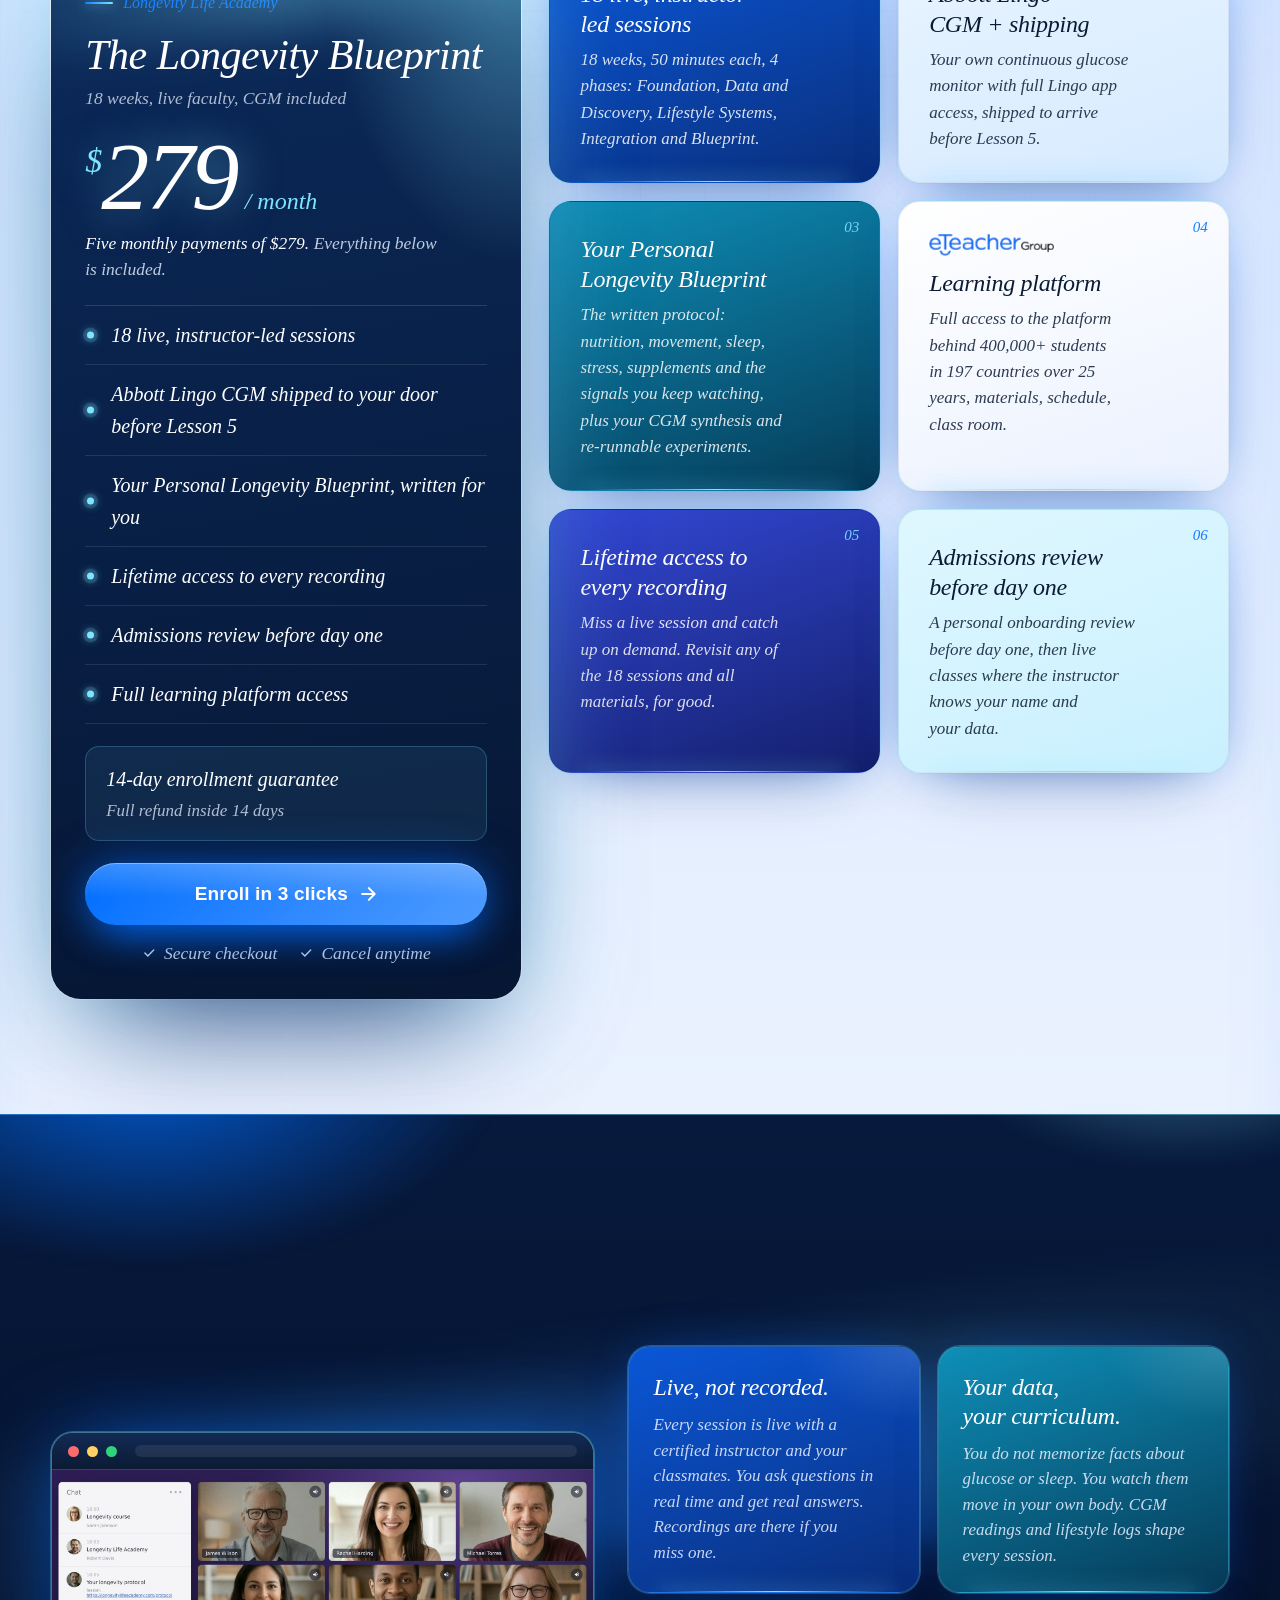
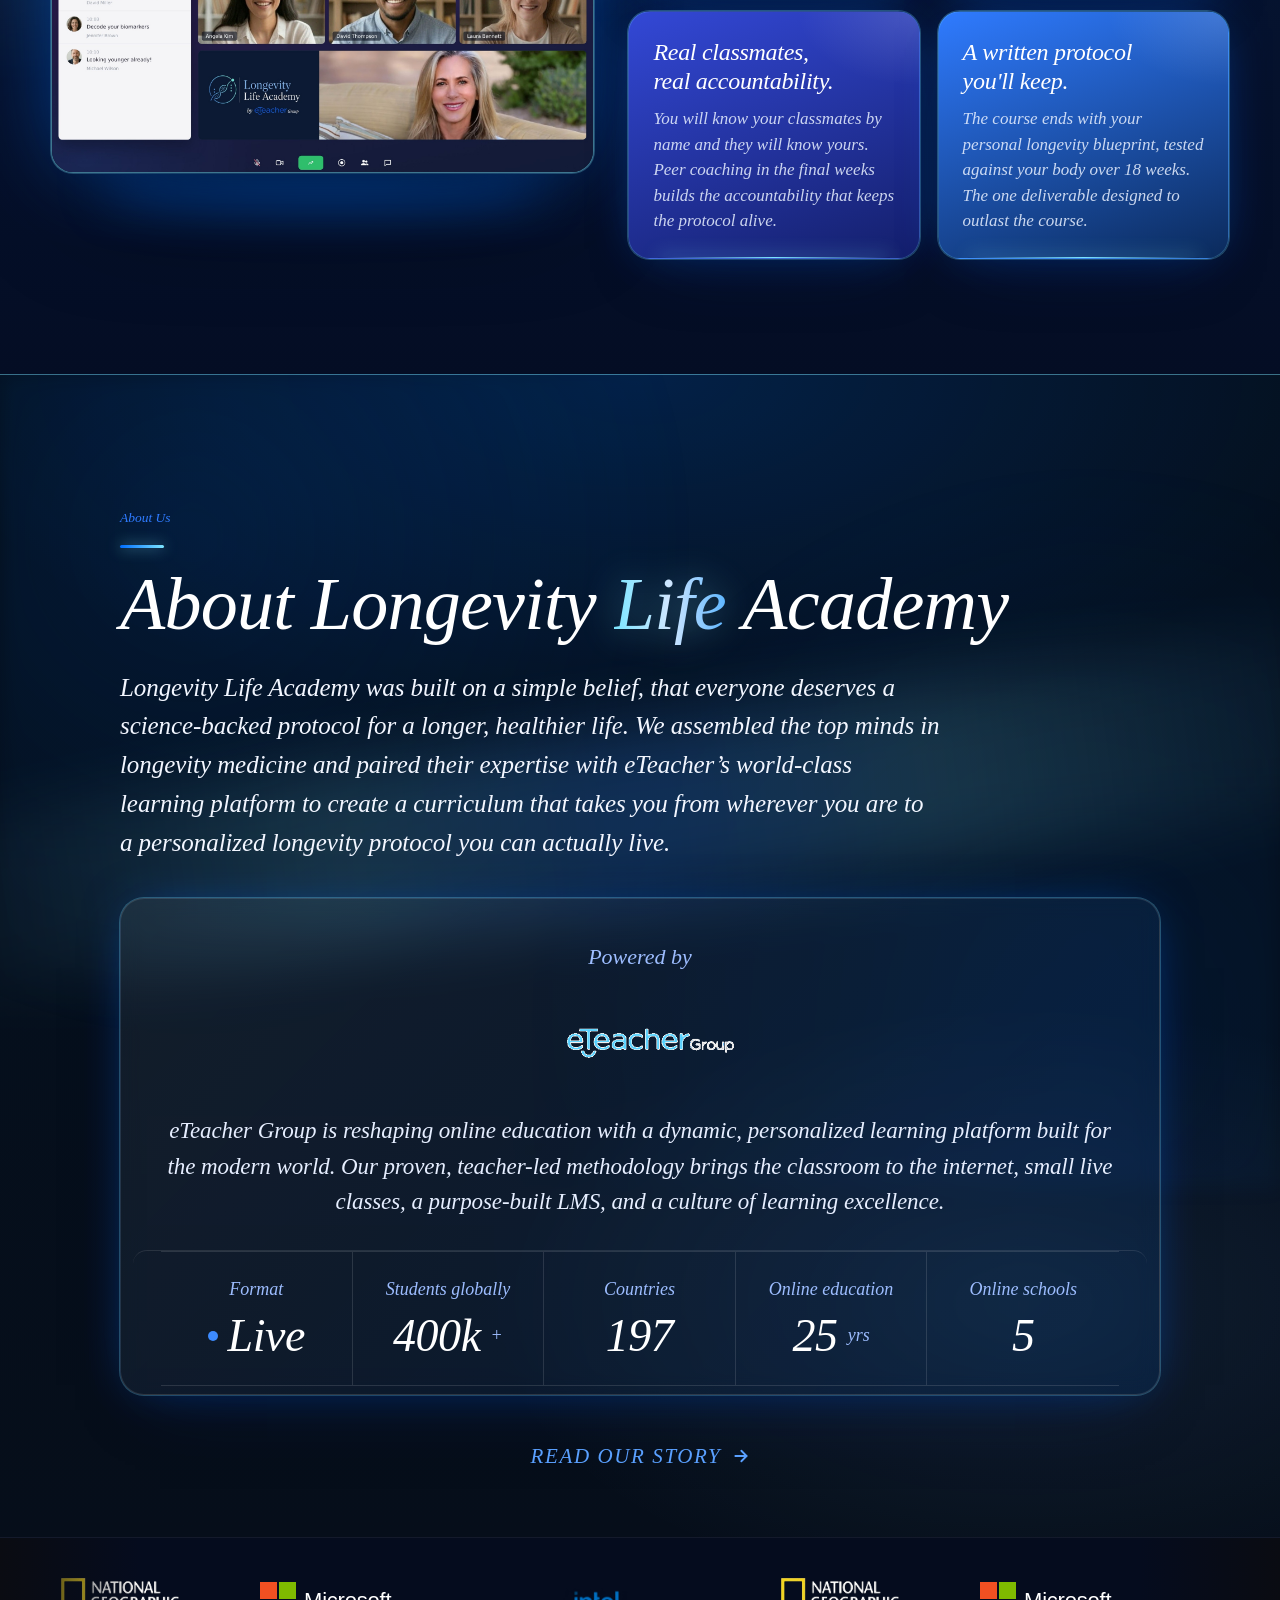
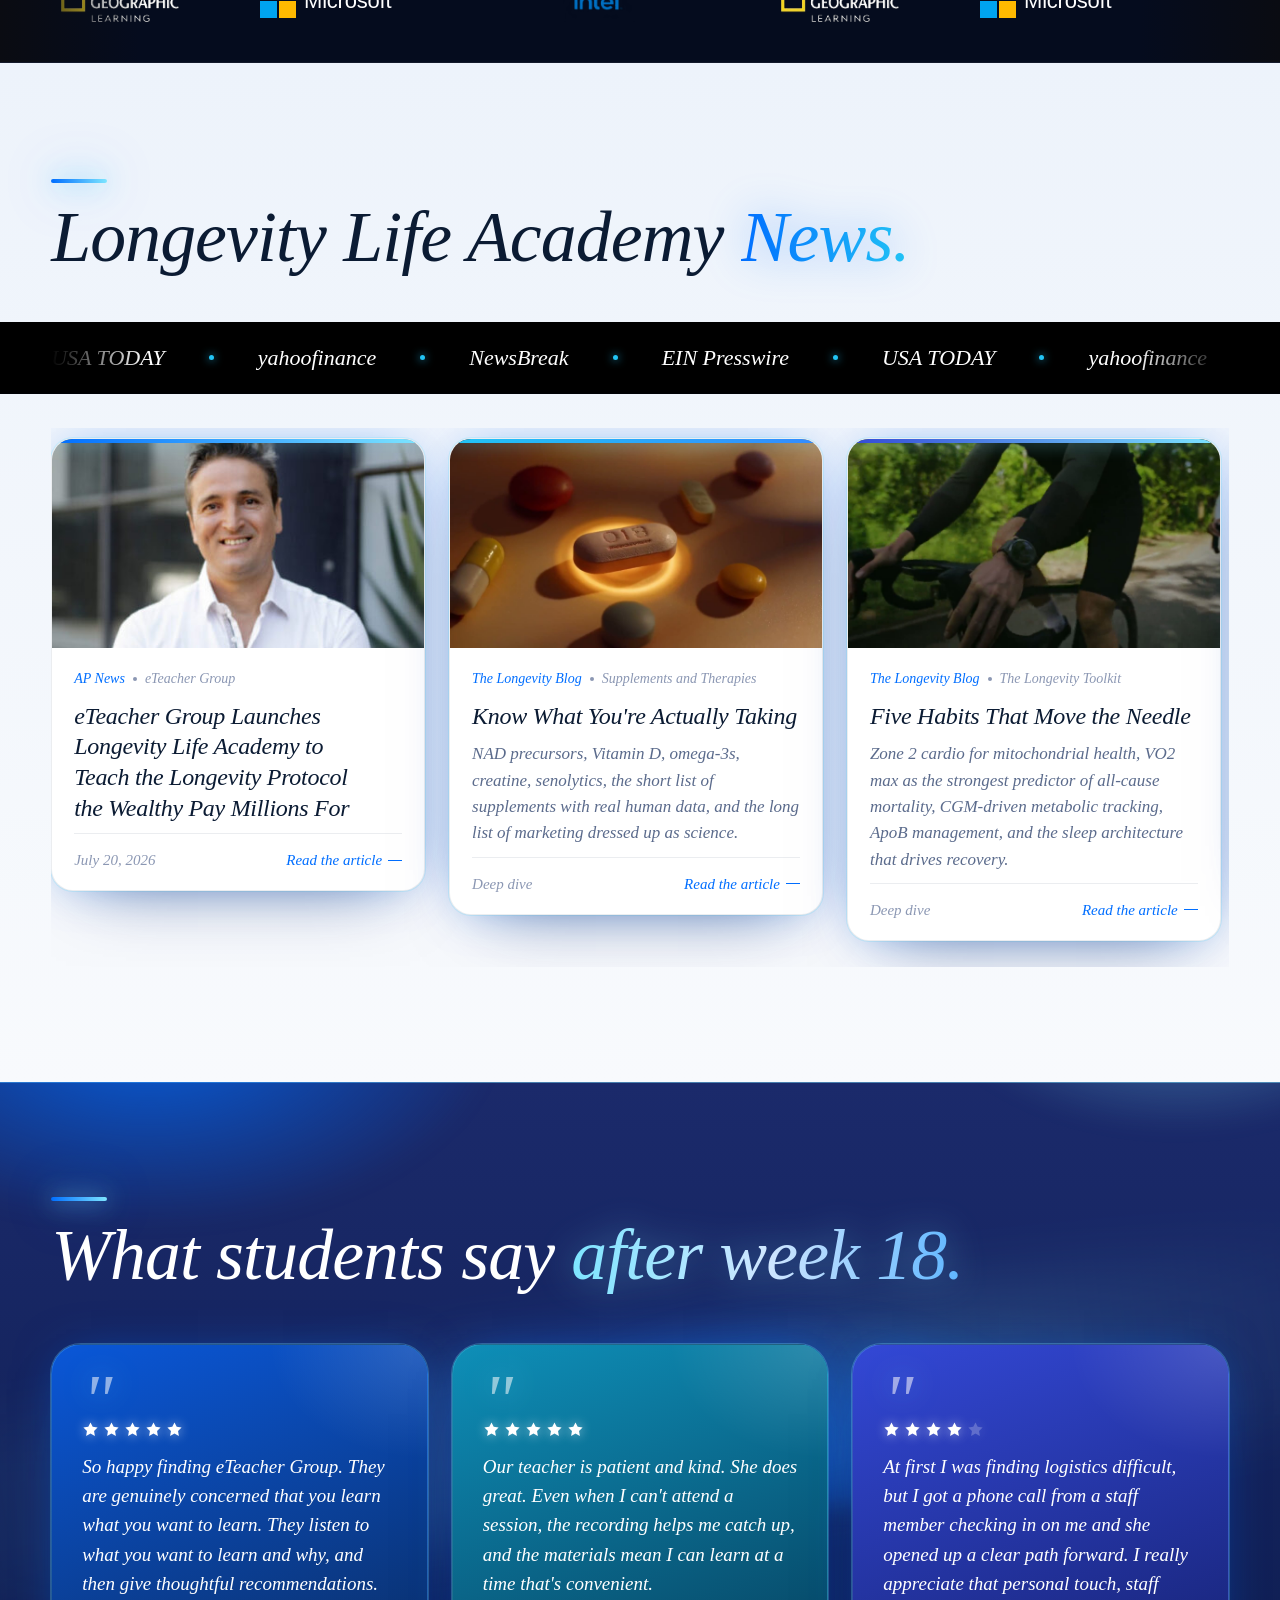
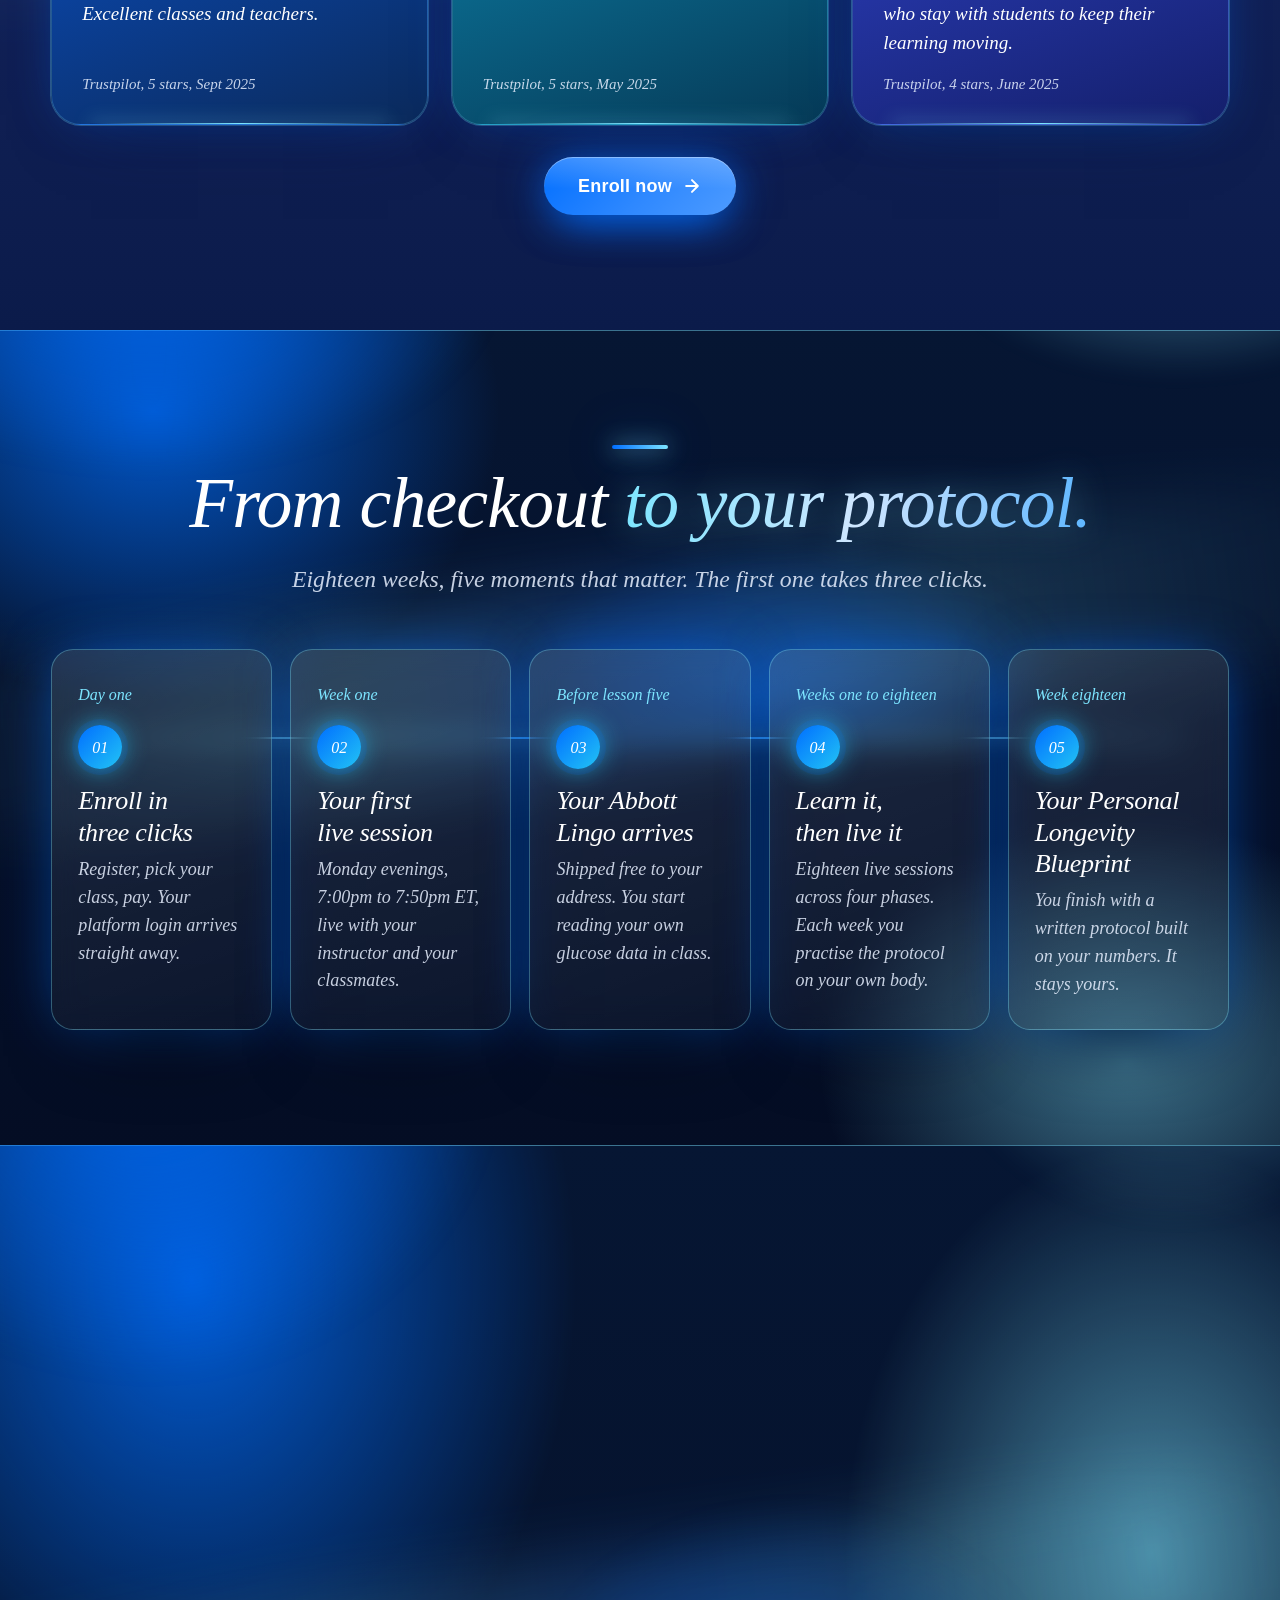
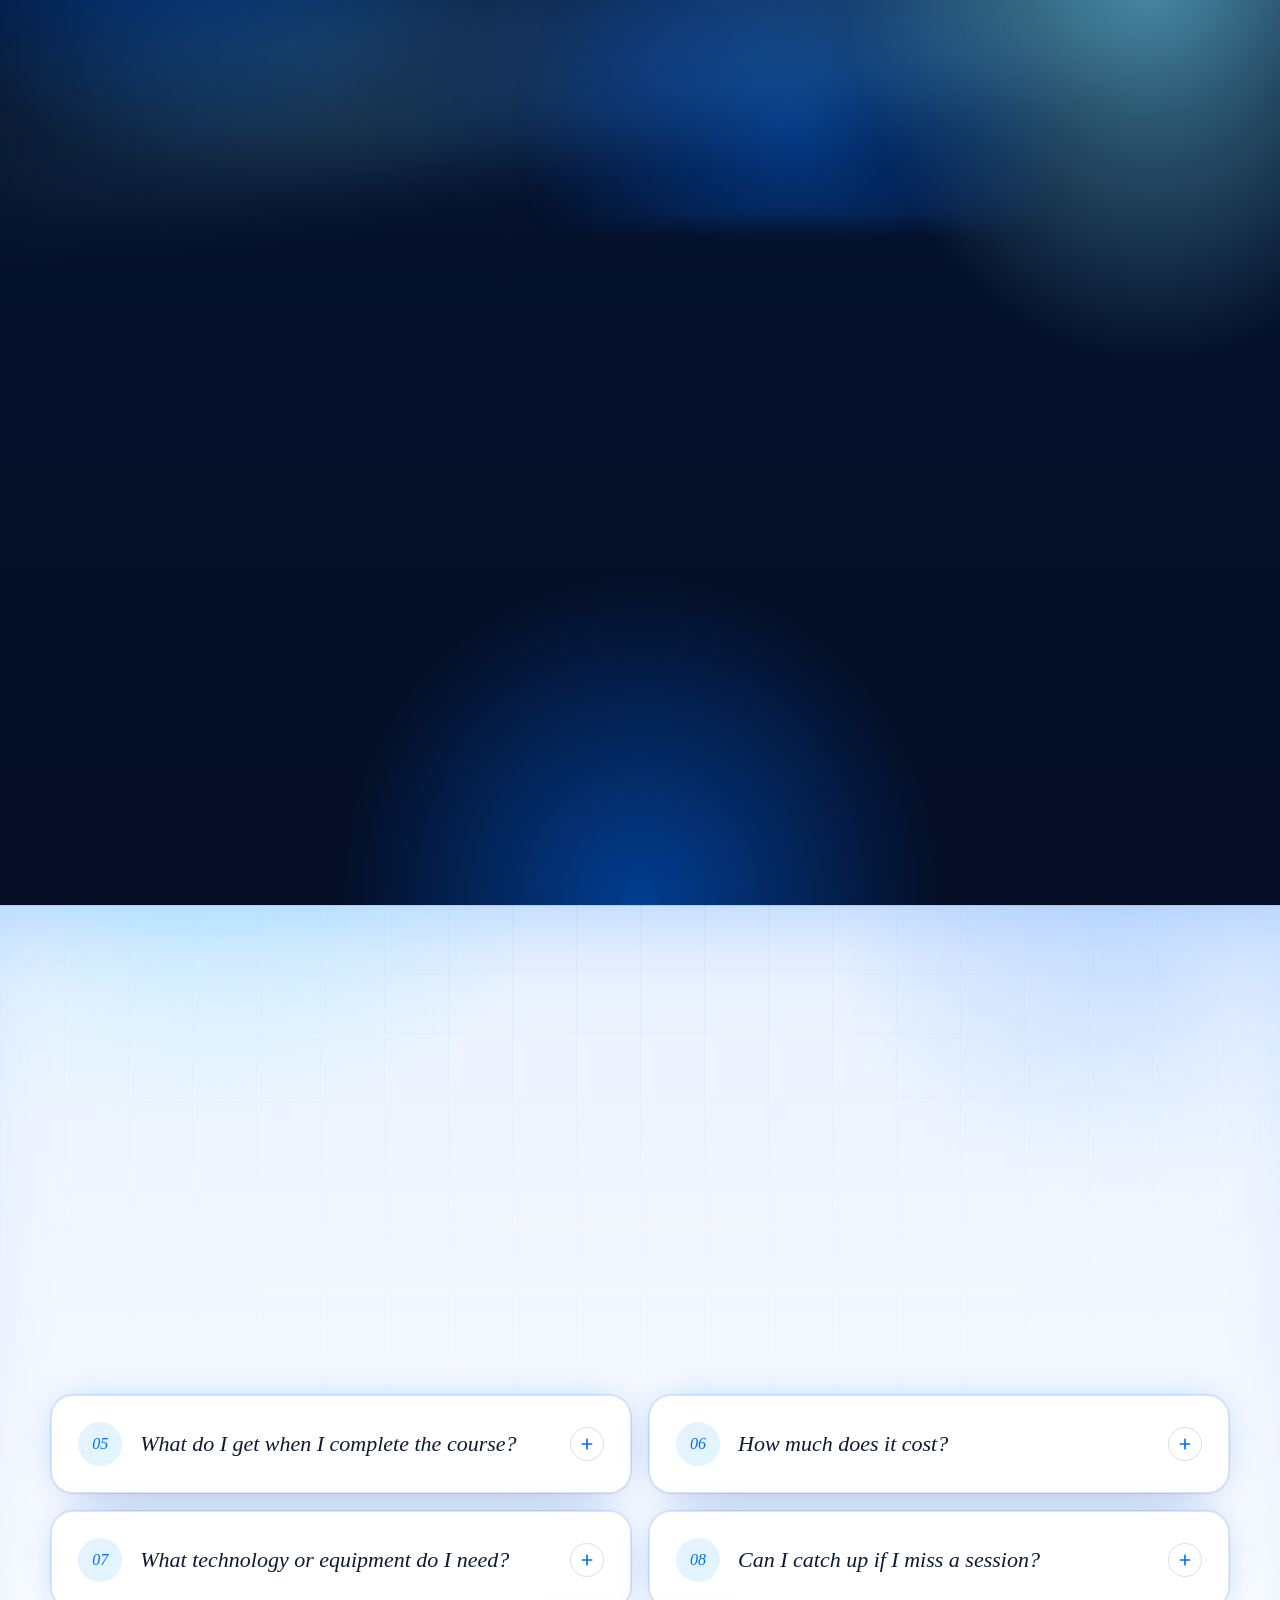
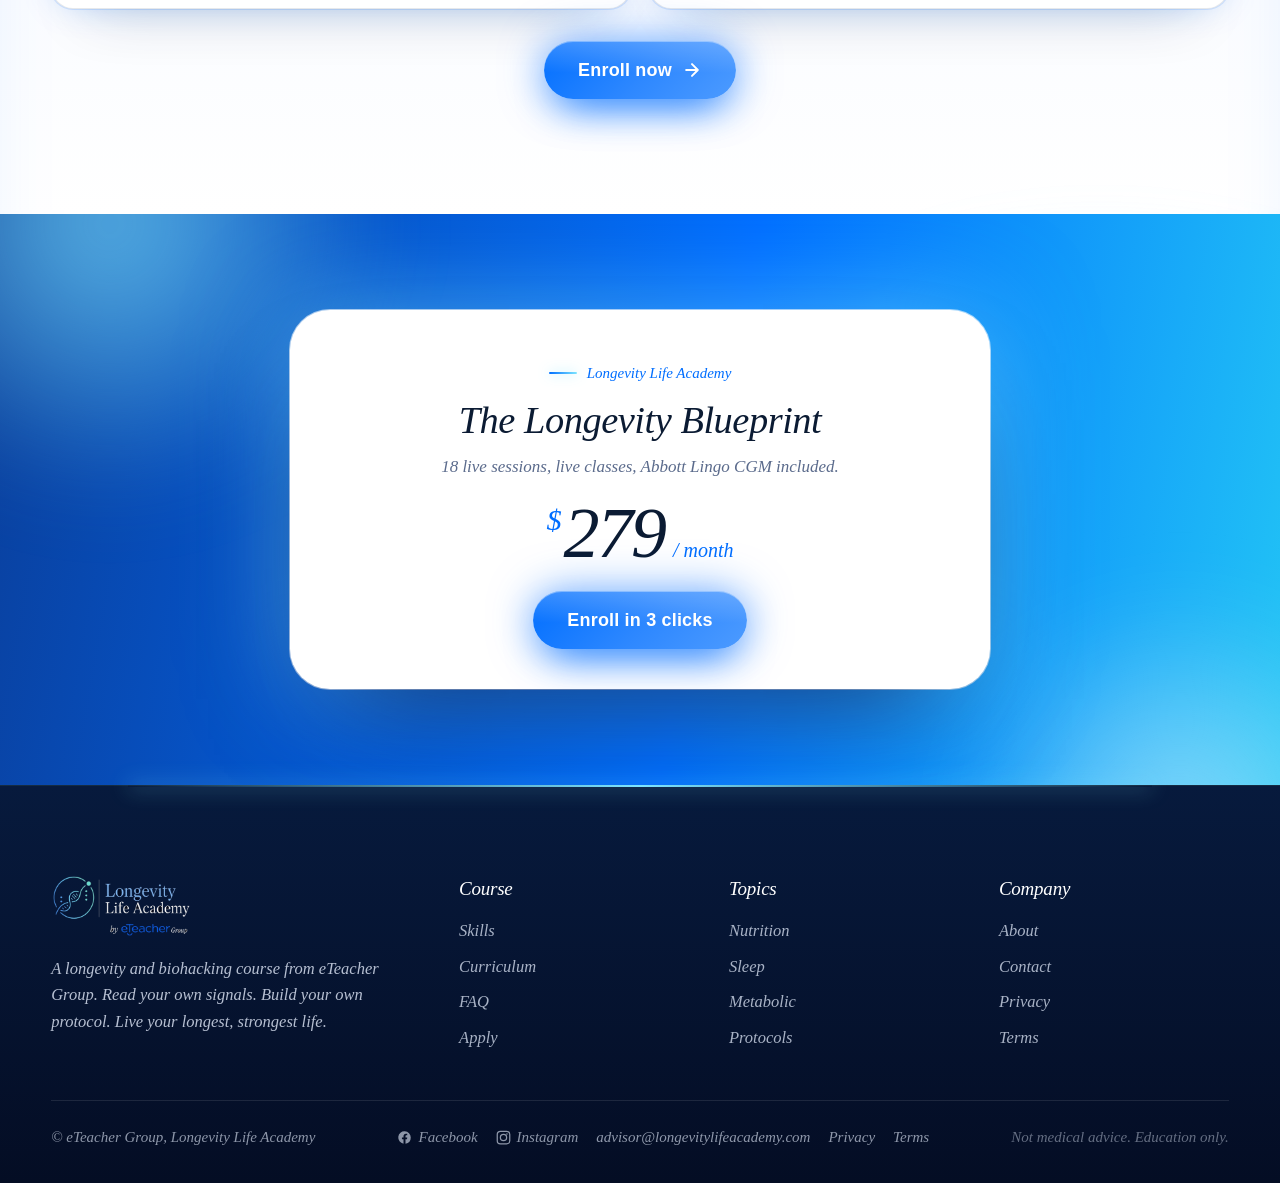
==== commit 7664f06f: "Speed: lighter font set, lazy images below the hero, smaller nav logo Co-Authored-By: Claude Fable 5" ====
--- a/longevity-academy-redesign/index.html
+++ b/longevity-academy-redesign/index.html
@@ -26,9 +26,9 @@
 <meta name="robots" content="index, follow">
 <link rel="preconnect" href="https://fonts.googleapis.com">
 <link rel="preconnect" href="https://fonts.gstatic.com" crossorigin>
-<link rel="preload" as="style" href="https://fonts.googleapis.com/css2?family=Playfair+Display:ital,wght@1,400;1,500;1,600;1,700&family=Inter:wght@400;500;600;700;800&display=swap">
-<link href="https://fonts.googleapis.com/css2?family=Playfair+Display:ital,wght@1,400;1,500;1,600;1,700&family=Inter:wght@400;500;600;700;800&display=swap" rel="stylesheet" media="print" onload="this.media='all'">
-<noscript><link href="https://fonts.googleapis.com/css2?family=Playfair+Display:ital,wght@1,400;1,500;1,600;1,700&family=Inter:wght@400;500;600;700;800&display=swap" rel="stylesheet"></noscript>
+<link rel="preload" as="style" href="https://fonts.googleapis.com/css2?family=Playfair+Display:ital,wght@1,400&family=Inter:wght@500;700&display=swap">
+<link href="https://fonts.googleapis.com/css2?family=Playfair+Display:ital,wght@1,400&family=Inter:wght@500;700&display=swap" rel="stylesheet" media="print" onload="this.media='all'">
+<noscript><link href="https://fonts.googleapis.com/css2?family=Playfair+Display:ital,wght@1,400&family=Inter:wght@500;700&display=swap" rel="stylesheet"></noscript>
 <style>
 /* ==========================================================================
    Longevity Life Academy, The Longevity Blueprint
@@ -1649,7 +1649,7 @@
 
 <div class="fn-drawer" id="fnDrawer" aria-hidden="true">
   <div class="fn-drawer-top">
-    <img src="assets/lla-logo-nav.png" alt="Longevity Life Academy">
+    <img loading="lazy" decoding="async" src="assets/lla-logo-nav.png" alt="Longevity Life Academy">
     <button class="fn-drawer-close" id="fnDrawerClose" aria-label="Close menu">
       <svg width="28" height="28" viewBox="0 0 24 24" fill="none" stroke="currentColor" stroke-width="2.4" stroke-linecap="round"><path d="M18 6L6 18M6 6l12 12"/></svg>
     </button>
@@ -1707,7 +1707,7 @@
       <article class="lp-lrow fn-reveal">
         <div class="lp-lrow-media">
           <video muted loop playsinline preload="none" poster="assets/posters/v2-nutrition-greens-v2.jpg" aria-label="Nutrition"><source src="assets/v2-nutrition-greens-v2.mp4" type="video/mp4"></video>
-          <img class="lp-lrow-fallback" src="assets/posters/v2-nutrition-greens-v2.jpg" alt="">
+          <img loading="lazy" decoding="async" class="lp-lrow-fallback" src="assets/posters/v2-nutrition-greens-v2.jpg" alt="">
           <div class="lp-lrow-scrim" aria-hidden="true"></div>
         </div>
         <div class="lp-lrow-body">
@@ -1720,7 +1720,7 @@
       <article class="lp-lrow lp-lrow--flip fn-reveal">
         <div class="lp-lrow-media">
           <video muted loop playsinline preload="none" poster="assets/posters/sleep-blog-v2.jpg" aria-label="Sleep"><source src="assets/sleep-blog-v2.mp4" type="video/mp4"></video>
-          <img class="lp-lrow-fallback" src="assets/posters/sleep-blog-v2.jpg" alt="">
+          <img loading="lazy" decoding="async" class="lp-lrow-fallback" src="assets/posters/sleep-blog-v2.jpg" alt="">
           <div class="lp-lrow-scrim" aria-hidden="true"></div>
         </div>
         <div class="lp-lrow-body">
@@ -1733,7 +1733,7 @@
       <article class="lp-lrow fn-reveal">
         <div class="lp-lrow-media">
           <video muted loop playsinline preload="none" poster="assets/posters/exercise-yoga-v2.jpg" aria-label="Exercise and Movement"><source src="assets/exercise-yoga-v2.mp4" type="video/mp4"></video>
-          <img class="lp-lrow-fallback" src="assets/posters/exercise-yoga-v2.jpg" alt="">
+          <img loading="lazy" decoding="async" class="lp-lrow-fallback" src="assets/posters/exercise-yoga-v2.jpg" alt="">
           <div class="lp-lrow-scrim" aria-hidden="true"></div>
         </div>
         <div class="lp-lrow-body">
@@ -1746,7 +1746,7 @@
       <article class="lp-lrow lp-lrow--flip fn-reveal">
         <div class="lp-lrow-media">
           <video muted loop playsinline preload="none" poster="assets/posters/supplements-wearables-know-v2.jpg" aria-label="Supplements and Wearables"><source src="assets/supplements-wearables-know-v2.mp4" type="video/mp4"></video>
-          <img class="lp-lrow-fallback" src="assets/posters/supplements-wearables-know-v2.jpg" alt="">
+          <img loading="lazy" decoding="async" class="lp-lrow-fallback" src="assets/posters/supplements-wearables-know-v2.jpg" alt="">
           <div class="lp-lrow-scrim" aria-hidden="true"></div>
         </div>
         <div class="lp-lrow-body">
@@ -1759,7 +1759,7 @@
       <article class="lp-lrow fn-reveal">
         <div class="lp-lrow-media">
           <video muted loop playsinline preload="none" poster="assets/posters/stress-management-cold-plunge-v2.jpg" aria-label="Stress Management"><source src="assets/stress-management-cold-plunge-v2.mp4" type="video/mp4"></video>
-          <img class="lp-lrow-fallback" src="assets/posters/stress-management-cold-plunge-v2.jpg" alt="">
+          <img loading="lazy" decoding="async" class="lp-lrow-fallback" src="assets/posters/stress-management-cold-plunge-v2.jpg" alt="">
           <div class="lp-lrow-scrim" aria-hidden="true"></div>
         </div>
         <div class="lp-lrow-body">
@@ -1772,7 +1772,7 @@
       <article class="lp-lrow lp-lrow--flip fn-reveal">
         <div class="lp-lrow-media">
           <video muted loop playsinline preload="none" poster="assets/posters/daily-protocol-v2.jpg" aria-label="Your Longevity Protocol"><source src="assets/daily-protocol-v2.mp4" type="video/mp4"></video>
-          <img class="lp-lrow-fallback" src="assets/posters/daily-protocol-v2.jpg" alt="">
+          <img loading="lazy" decoding="async" class="lp-lrow-fallback" src="assets/posters/daily-protocol-v2.jpg" alt="">
           <div class="lp-lrow-scrim" aria-hidden="true"></div>
         </div>
         <div class="lp-lrow-body">
@@ -2368,7 +2368,7 @@
         </div>
         <div class="fn-stack-row">
           <div class="fn-stack-txt">
-            <h4 class="fn-stack-h4--logo"><img src="assets/eteacher/eteacher-group-royal.png" alt="eTeacher Group" class="fn-stack-logo"><span>Learning platform</span></h4>
+            <h4 class="fn-stack-h4--logo"><img loading="lazy" decoding="async" src="assets/eteacher/eteacher-group-royal.png" alt="eTeacher Group" class="fn-stack-logo"><span>Learning platform</span></h4>
             <p>Full access to the platform behind 400,000+ students in 197 countries over 25 years, materials, schedule, class room.</p>
           </div>
           <div class="fn-stack-val">Included</div>
@@ -2475,7 +2475,7 @@
       <div class="hp-about-powered">
         <div class="hp-about-powered-label">Powered by</div>
         <div class="hp-about-powered-brand">
-          <img src="assets/e-teacher-logo.png" alt="eTeacher Group" class="hp-about-powered-logo-img">
+          <img loading="lazy" decoding="async" src="assets/e-teacher-logo.png" alt="eTeacher Group" class="hp-about-powered-logo-img">
         </div>
         <p class="hp-about-powered-desc">
           eTeacher Group is reshaping online education with a dynamic, personalized
@@ -2522,7 +2522,7 @@
     </div>
   </div>
   </a>
-</section><section class="hp-trust-strip lla-logos" aria-label="Trusted partners"><div class="lla-logos-wrap"><div class="lla-logos-track"><div class="lla-logo-box lla-logo-box--National Geographic Learning"><img src="assets/eteacher/natgeo-clear.png" alt="National Geographic Learning" loading="eager" decoding="async"></div><div class="lla-logo-box lla-logo-box--Microsoft"><img src="assets/microsoft-logo-dark.svg" alt="Microsoft" loading="eager" decoding="async"></div><div class="lla-logo-box lla-logo-box--Intel"><img src="assets/eteacher/intel-blue.png" alt="Intel" loading="eager" decoding="async"></div><div class="lla-logo-box lla-logo-box--National Geographic Learning"><img src="assets/eteacher/natgeo-clear.png" alt="National Geographic Learning" loading="eager" decoding="async"></div><div class="lla-logo-box lla-logo-box--Microsoft"><img src="assets/microsoft-logo-dark.svg" alt="Microsoft" loading="eager" decoding="async"></div><div class="lla-logo-box lla-logo-box--Intel"><img src="assets/eteacher/intel-blue.png" alt="Intel" loading="eager" decoding="async"></div><div class="lla-logo-box lla-logo-box--National Geographic Learning"><img src="assets/eteacher/natgeo-clear.png" alt="National Geographic Learning" loading="eager" decoding="async"></div><div class="lla-logo-box lla-logo-box--Microsoft"><img src="assets/microsoft-logo-dark.svg" alt="Microsoft" loading="eager" decoding="async"></div><div class="lla-logo-box lla-logo-box--Intel"><img src="assets/eteacher/intel-blue.png" alt="Intel" loading="eager" decoding="async"></div><div class="lla-logo-box lla-logo-box--National Geographic Learning"><img src="assets/eteacher/natgeo-clear.png" alt="National Geographic Learning" loading="eager" decoding="async"></div><div class="lla-logo-box lla-logo-box--Microsoft"><img src="assets/microsoft-logo-dark.svg" alt="Microsoft" loading="eager" decoding="async"></div><div class="lla-logo-box lla-logo-box--Intel"><img src="assets/eteacher/intel-blue.png" alt="Intel" loading="eager" decoding="async"></div></div></div></section>
+</section><section class="hp-trust-strip lla-logos" aria-label="Trusted partners"><div class="lla-logos-wrap"><div class="lla-logos-track"><div class="lla-logo-box lla-logo-box--National Geographic Learning"><img src="assets/eteacher/natgeo-clear.png" alt="National Geographic Learning" loading="lazy" decoding="async"></div><div class="lla-logo-box lla-logo-box--Microsoft"><img src="assets/microsoft-logo-dark.svg" alt="Microsoft" loading="lazy" decoding="async"></div><div class="lla-logo-box lla-logo-box--Intel"><img src="assets/eteacher/intel-blue.png" alt="Intel" loading="lazy" decoding="async"></div><div class="lla-logo-box lla-logo-box--National Geographic Learning"><img src="assets/eteacher/natgeo-clear.png" alt="National Geographic Learning" loading="lazy" decoding="async"></div><div class="lla-logo-box lla-logo-box--Microsoft"><img src="assets/microsoft-logo-dark.svg" alt="Microsoft" loading="lazy" decoding="async"></div><div class="lla-logo-box lla-logo-box--Intel"><img src="assets/eteacher/intel-blue.png" alt="Intel" loading="lazy" decoding="async"></div><div class="lla-logo-box lla-logo-box--National Geographic Learning"><img src="assets/eteacher/natgeo-clear.png" alt="National Geographic Learning" loading="lazy" decoding="async"></div><div class="lla-logo-box lla-logo-box--Microsoft"><img src="assets/microsoft-logo-dark.svg" alt="Microsoft" loading="lazy" decoding="async"></div><div class="lla-logo-box lla-logo-box--Intel"><img src="assets/eteacher/intel-blue.png" alt="Intel" loading="lazy" decoding="async"></div><div class="lla-logo-box lla-logo-box--National Geographic Learning"><img src="assets/eteacher/natgeo-clear.png" alt="National Geographic Learning" loading="lazy" decoding="async"></div><div class="lla-logo-box lla-logo-box--Microsoft"><img src="assets/microsoft-logo-dark.svg" alt="Microsoft" loading="lazy" decoding="async"></div><div class="lla-logo-box lla-logo-box--Intel"><img src="assets/eteacher/intel-blue.png" alt="Intel" loading="lazy" decoding="async"></div></div></div></section>
 
 <!-- PRESS + JOURNAL -->
 <section class="lla-journal lla-news" id="journal"><div class="container"><div class="lla-films-head"><h2 class="section-title">Longevity Life Academy <em>News.</em></h2><p class="section-subtitle" style="margin:0 auto;max-width:640px;">Press coverage in AP News, News Channel 8 and Yahoo Finance, and three deep dives from The Longevity Blog.</p></div><div class="pdp-press pressx" aria-label="As seen on">
@@ -2733,7 +2733,7 @@
     <div class="footer-top">
       <div class="footer-brand">
         <div class="pr-footer-lockup">
-          <img src="assets/lla-logo-nav.png" alt="Longevity Life Academy by eTeacher Group" width="1314" height="596">
+          <img loading="lazy" decoding="async" src="assets/lla-logo-nav.png" alt="Longevity Life Academy by eTeacher Group" width="1314" height="596">
         </div>
         <p>A longevity and biohacking course from eTeacher Group. Read your own signals. Build your own protocol. Live your longest, strongest life.</p>
       </div>
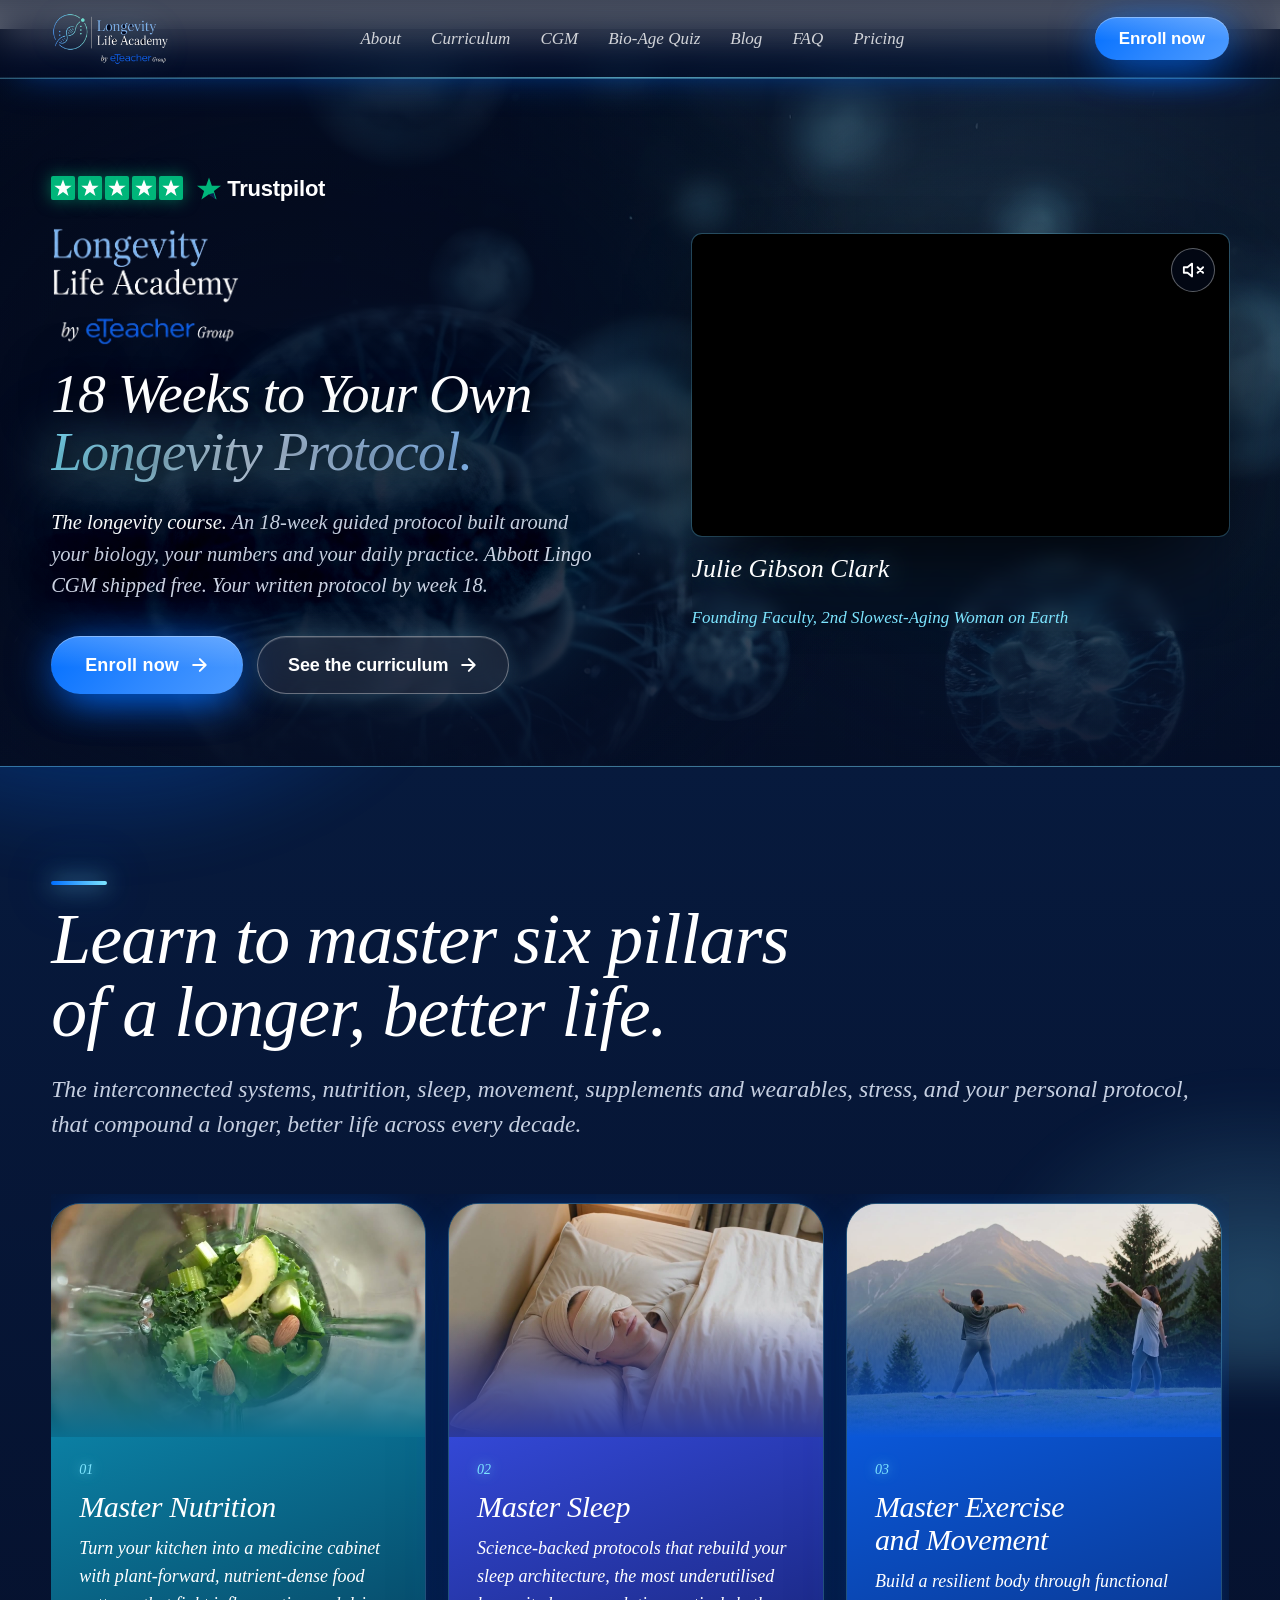
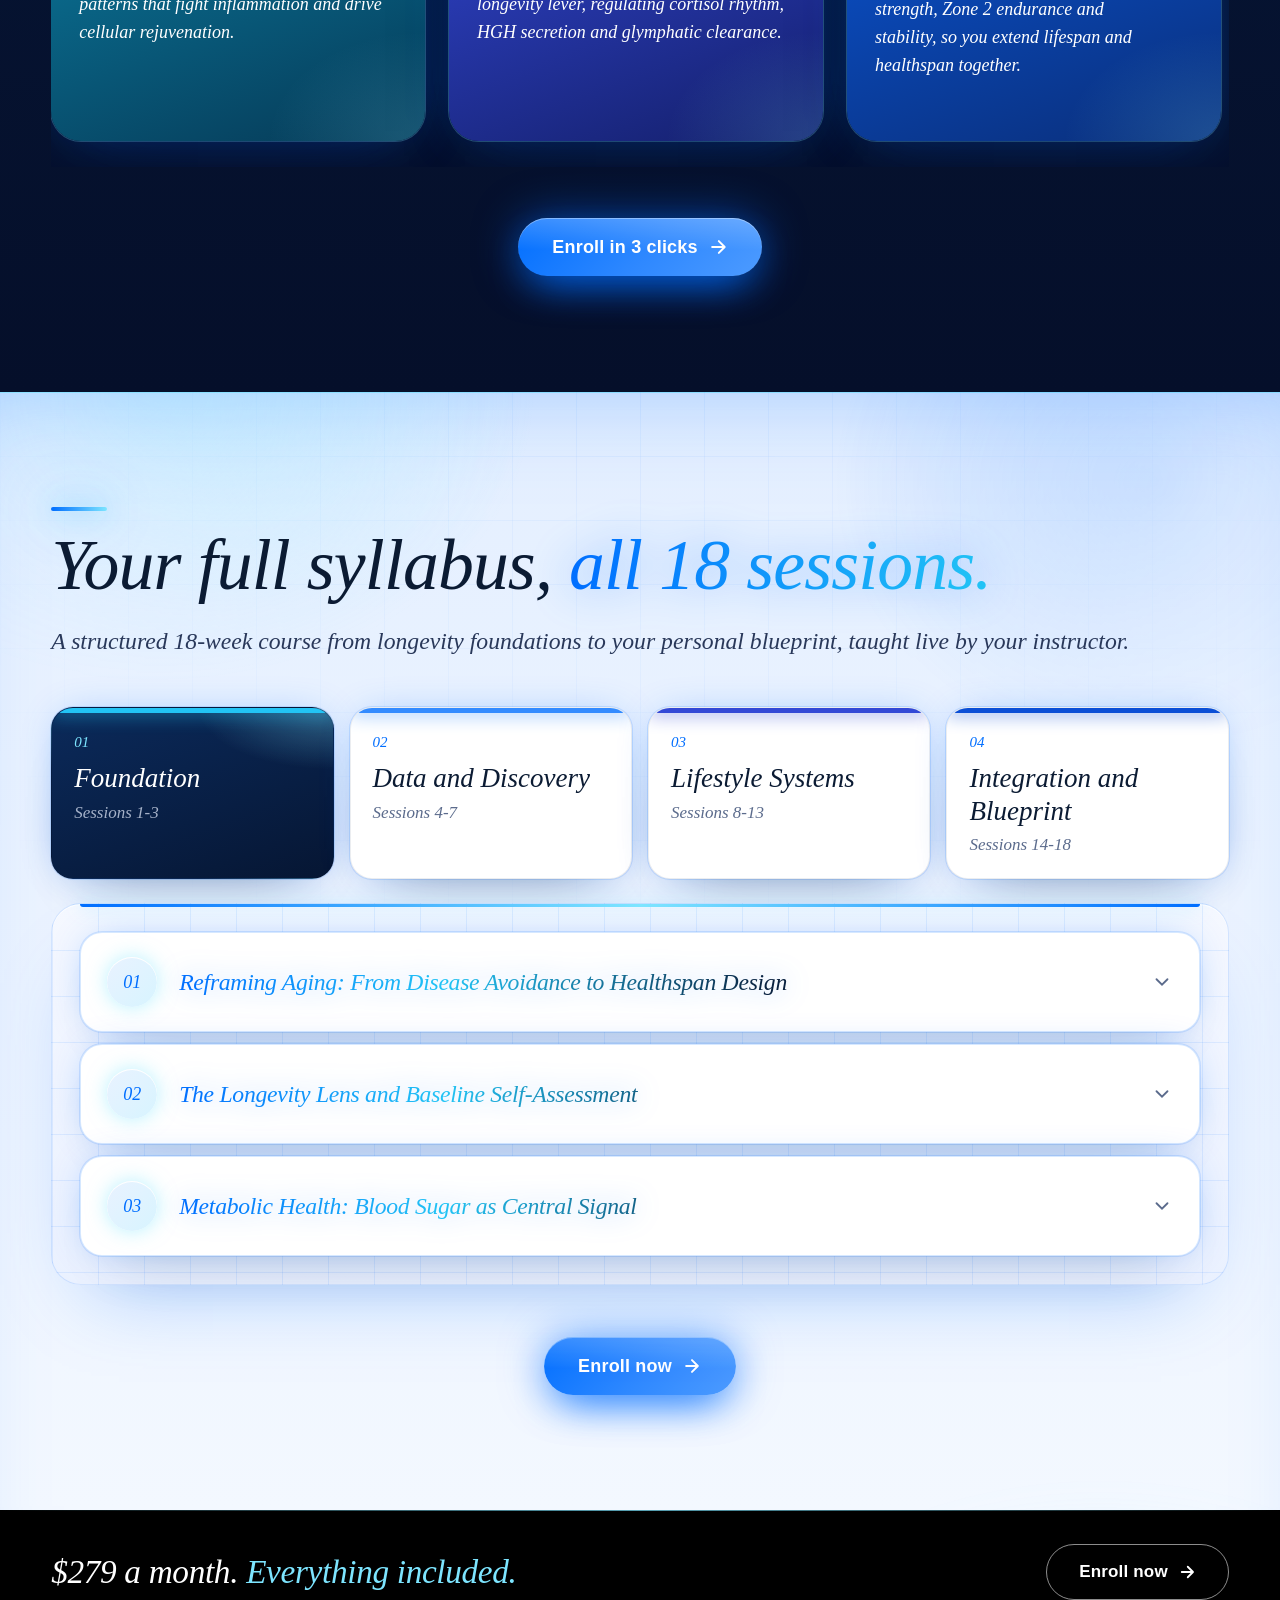
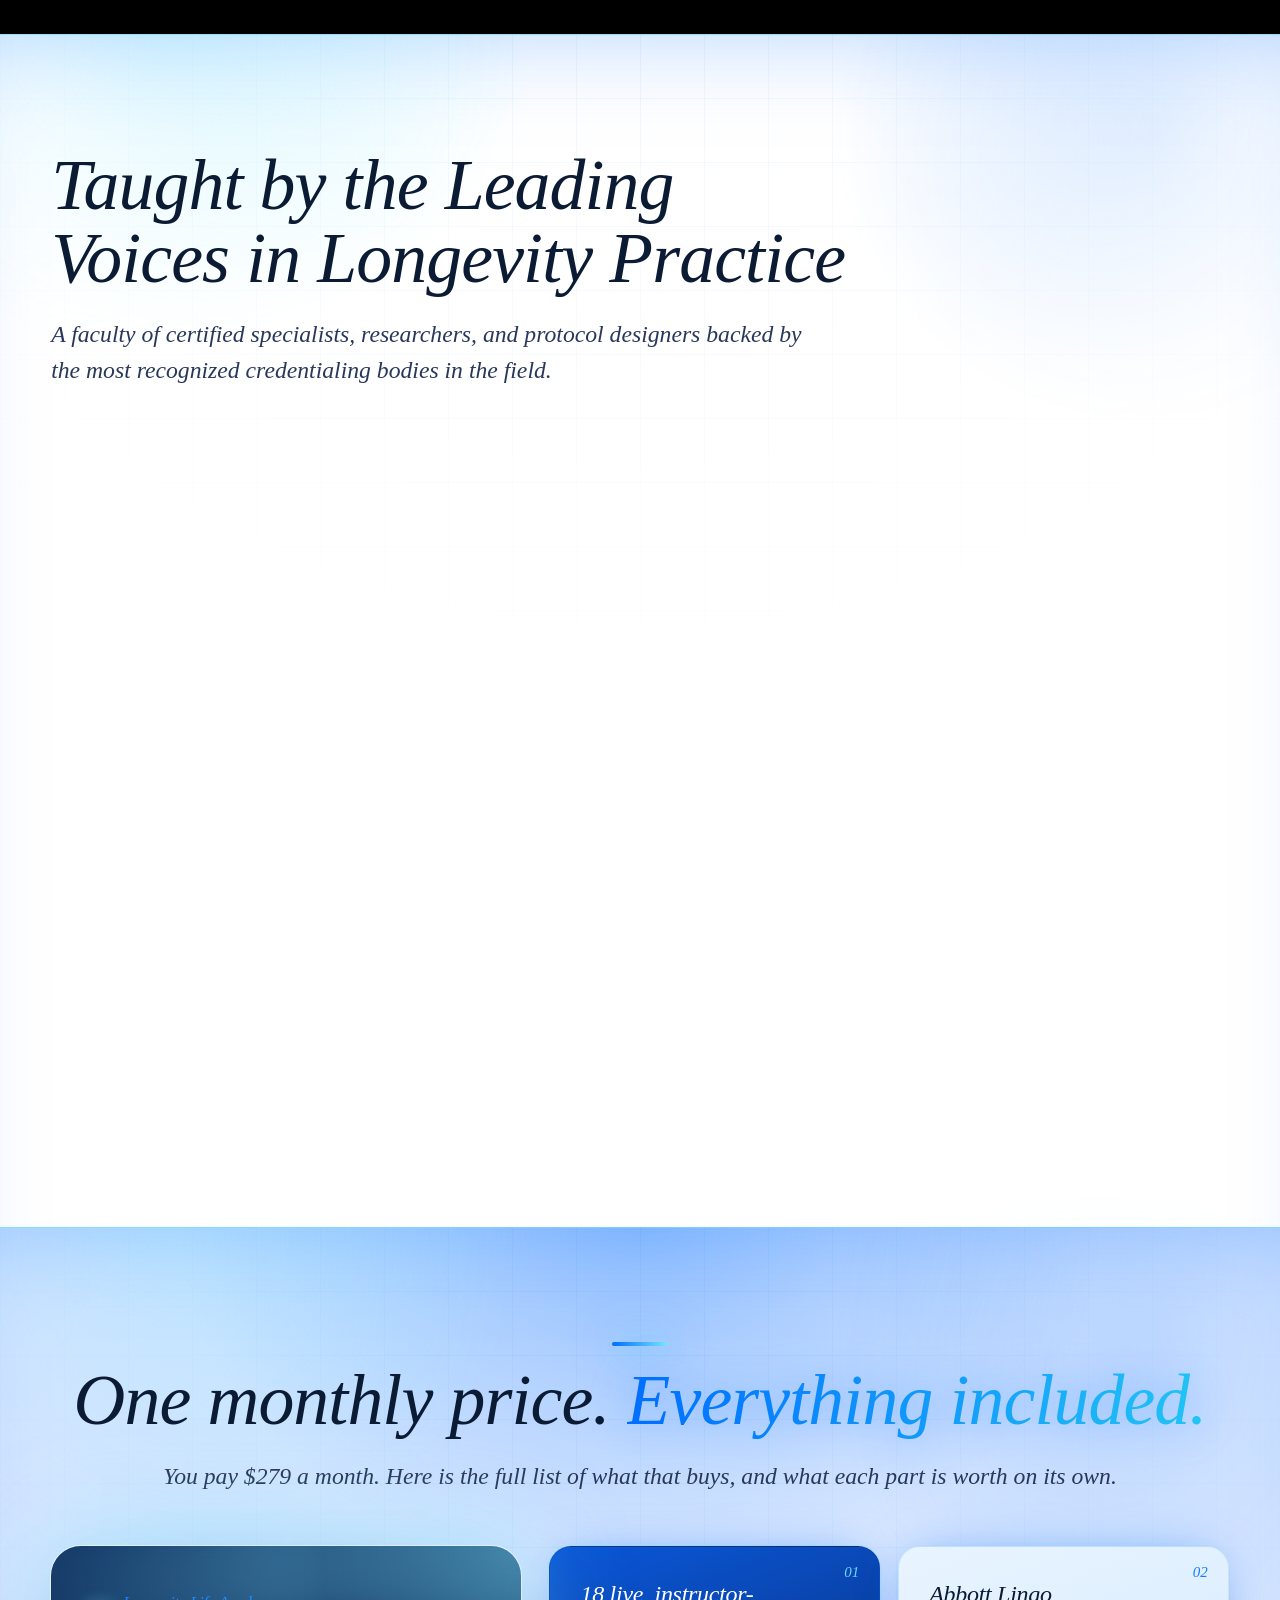
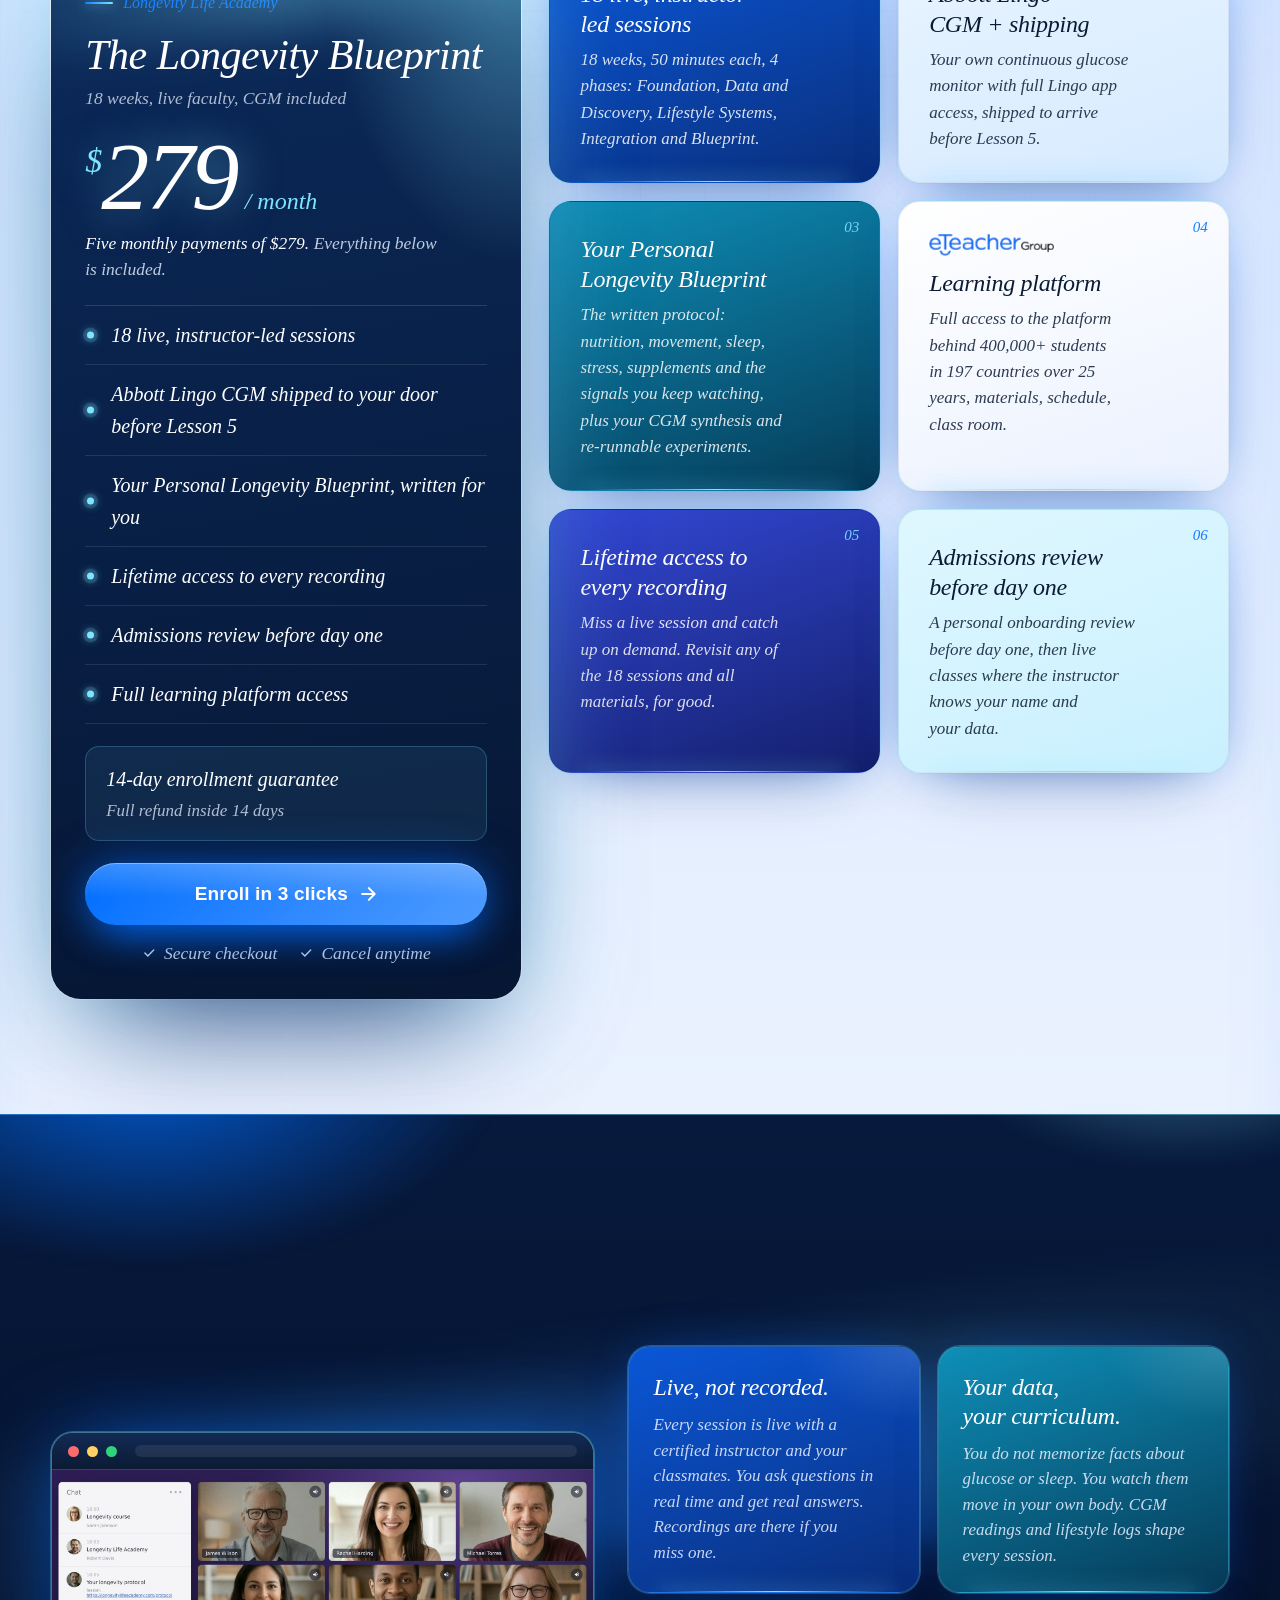
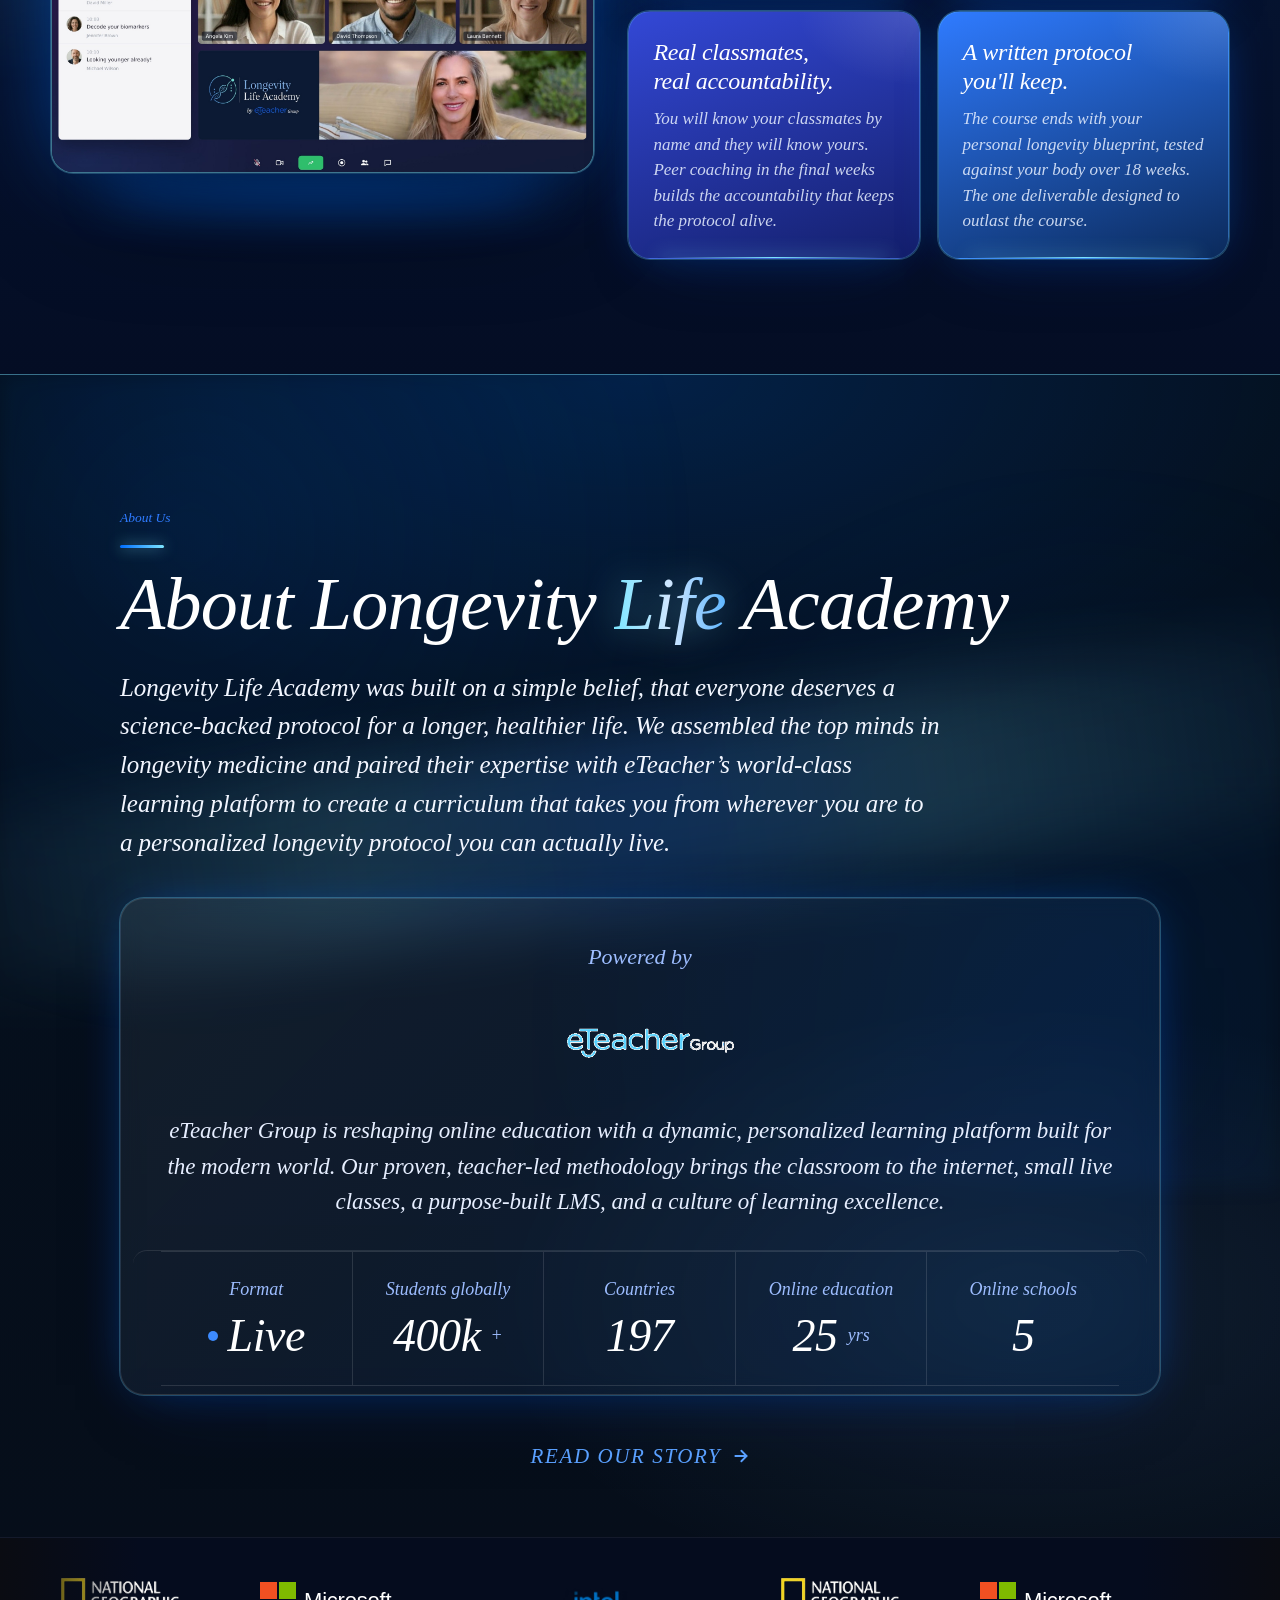
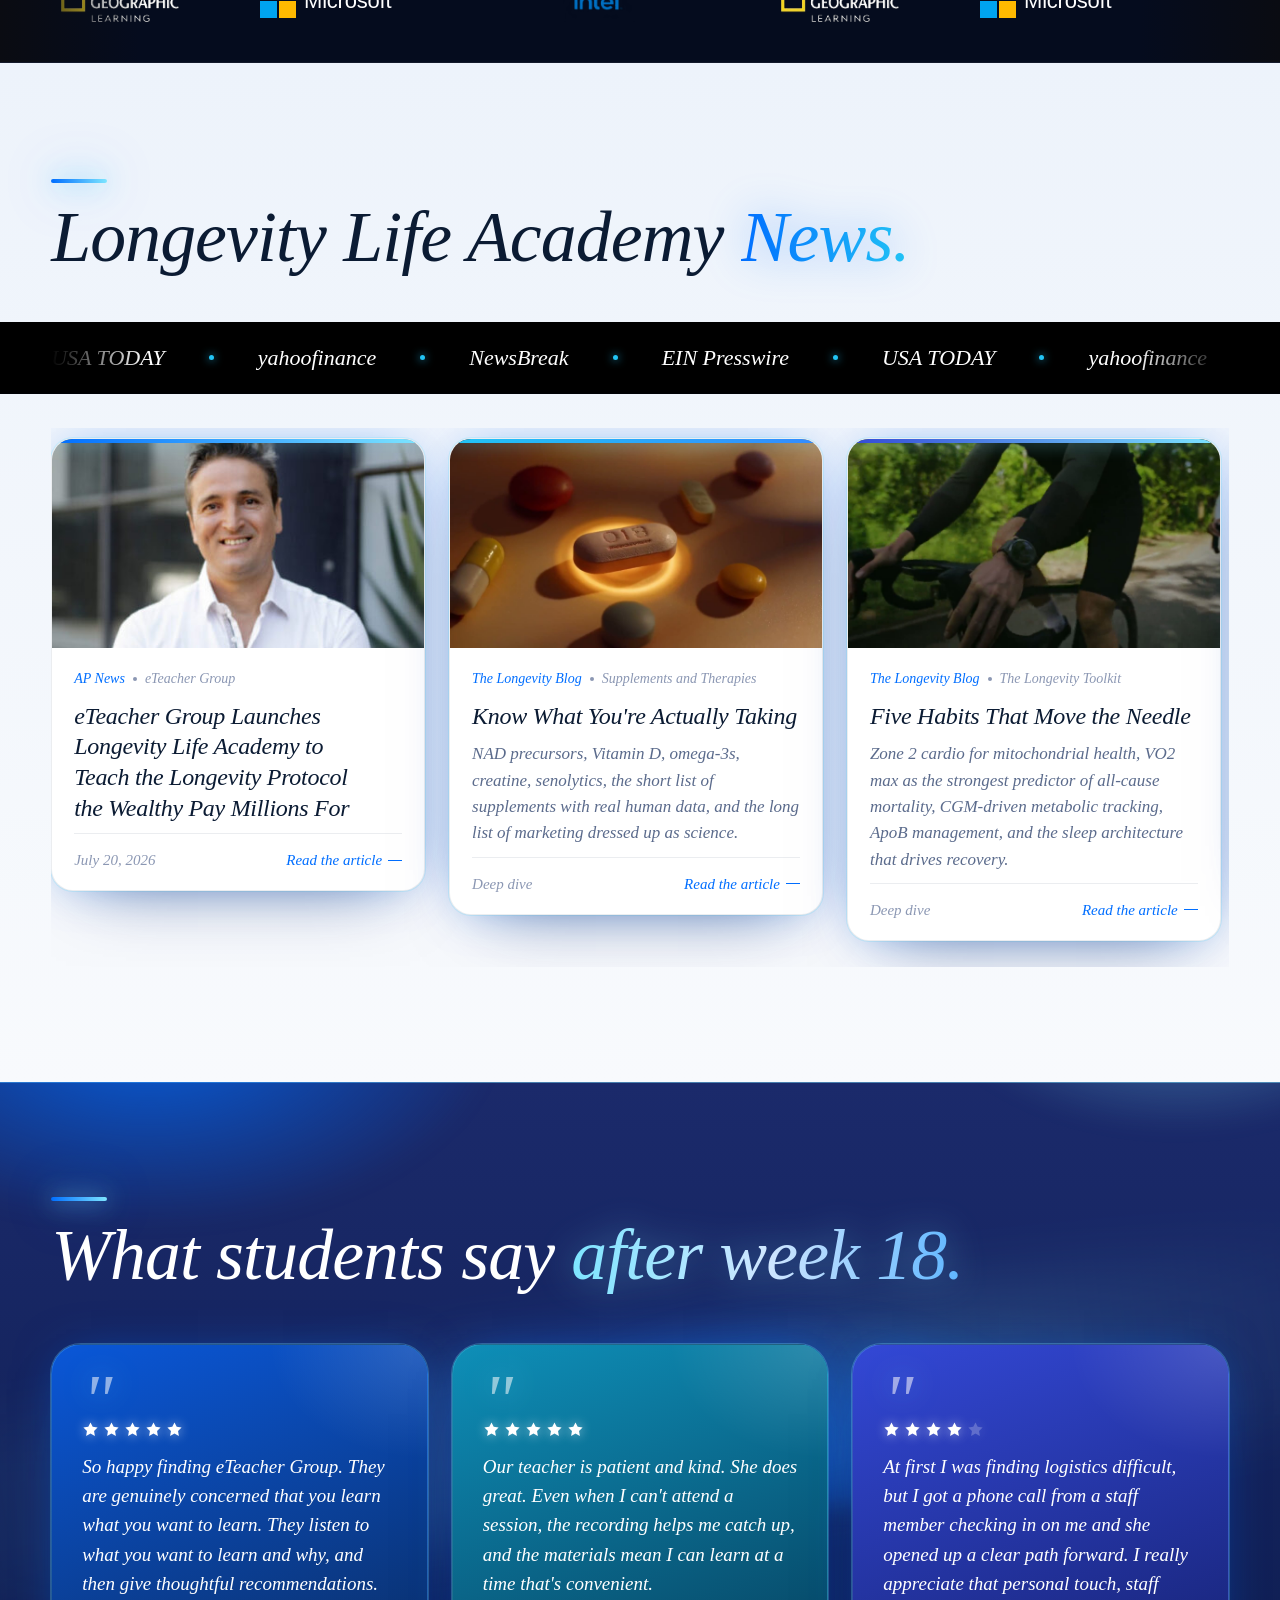
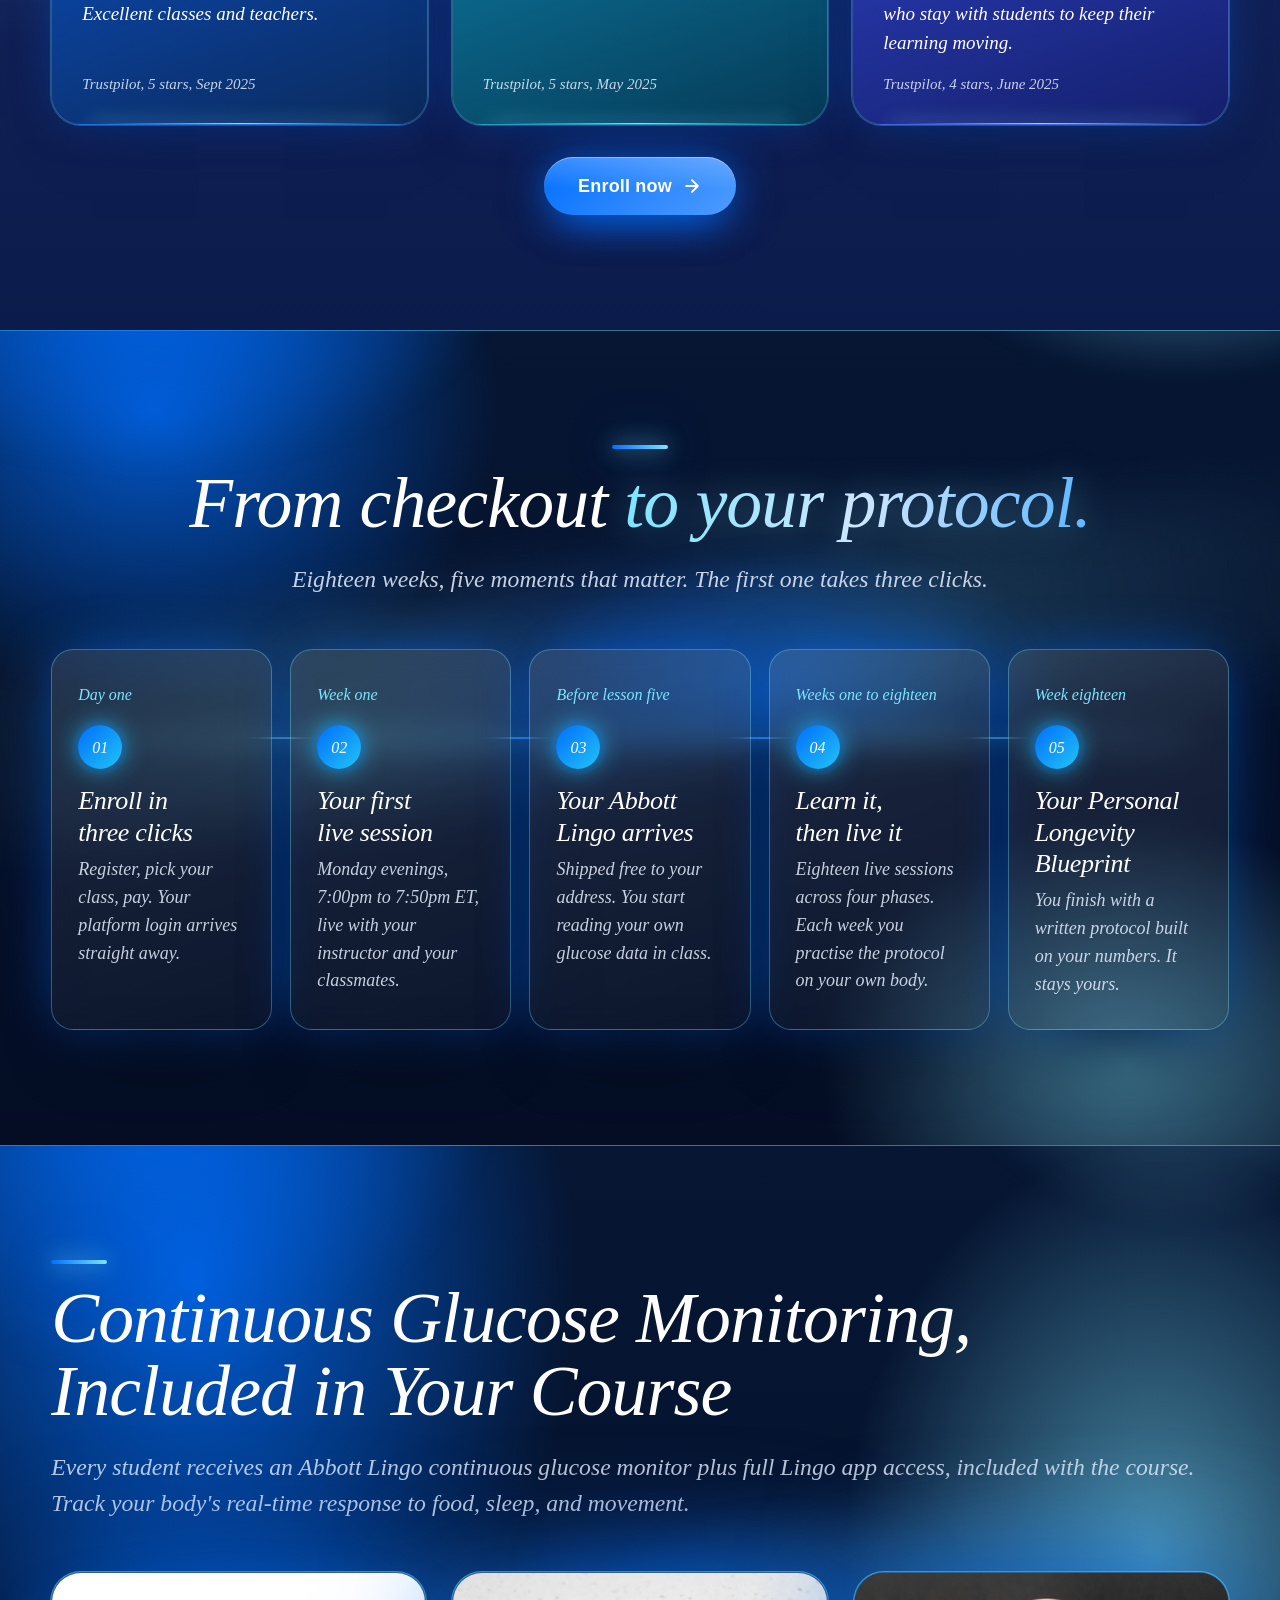
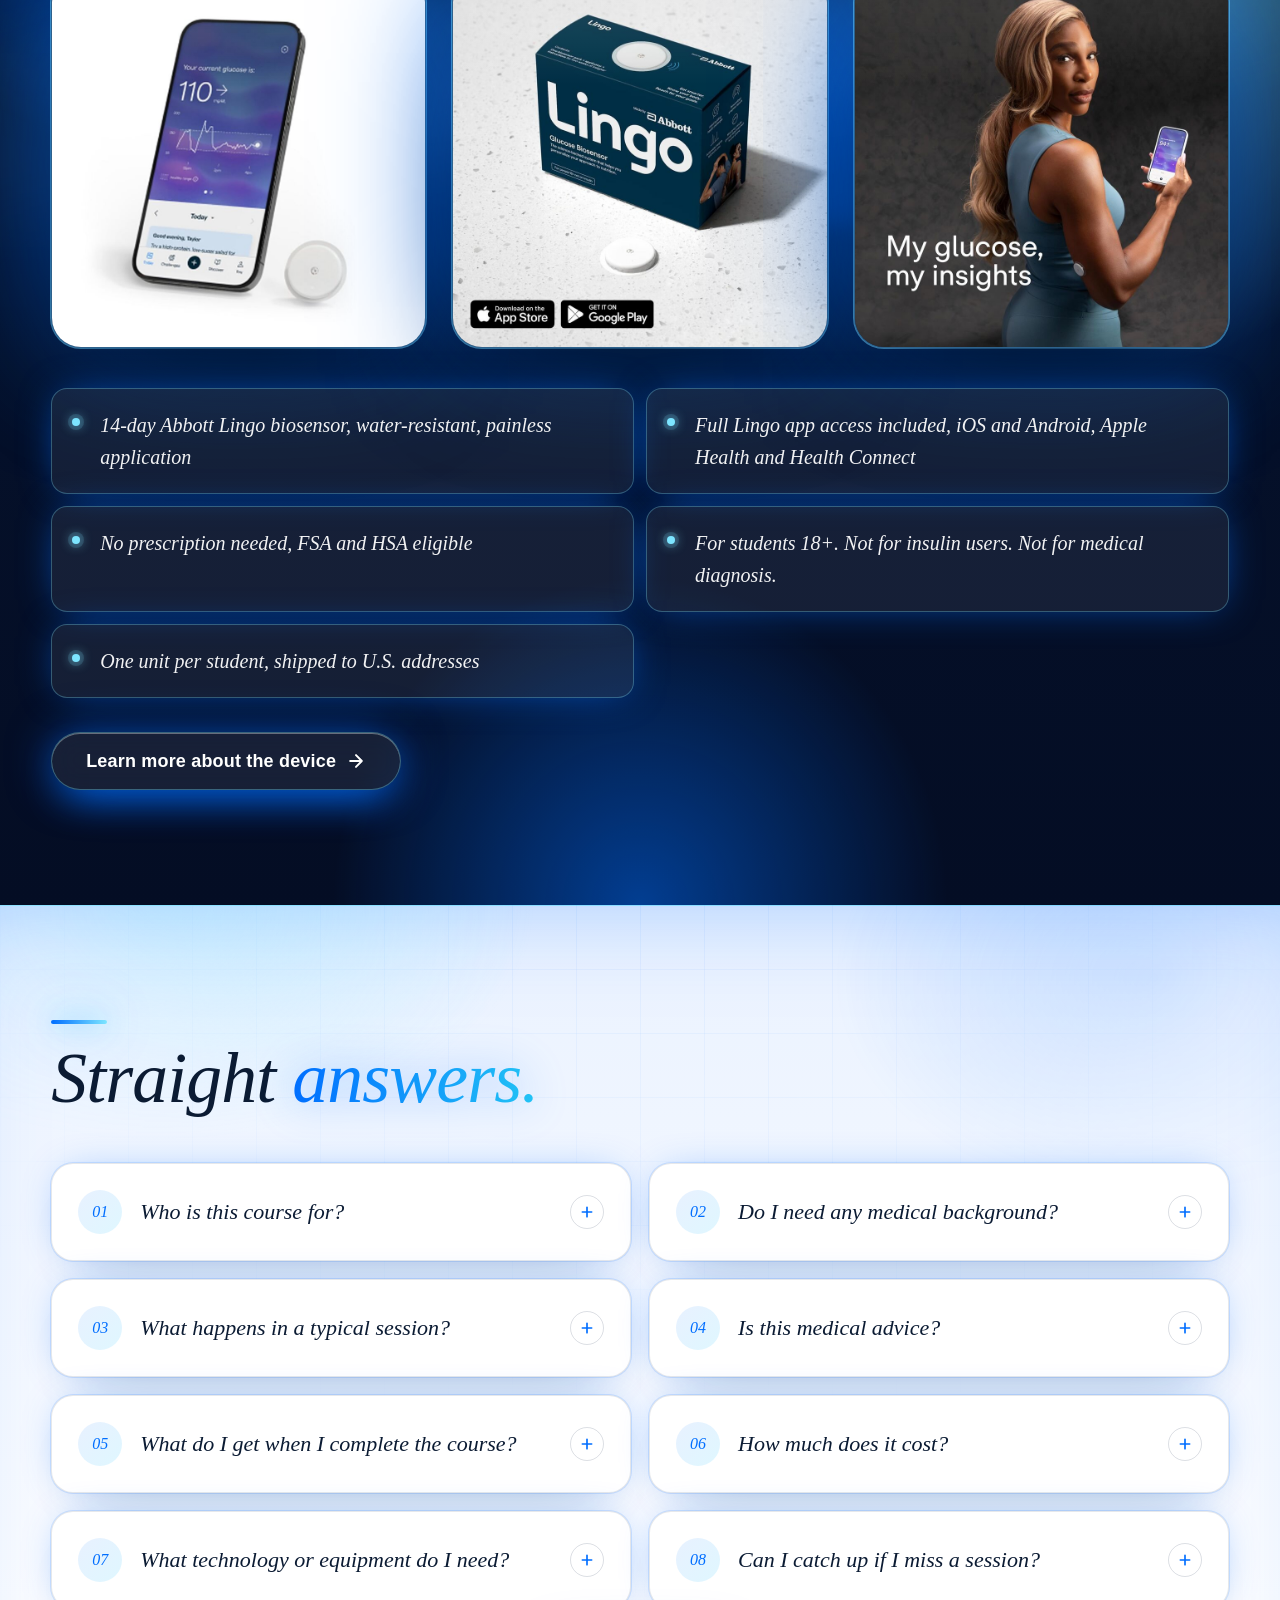
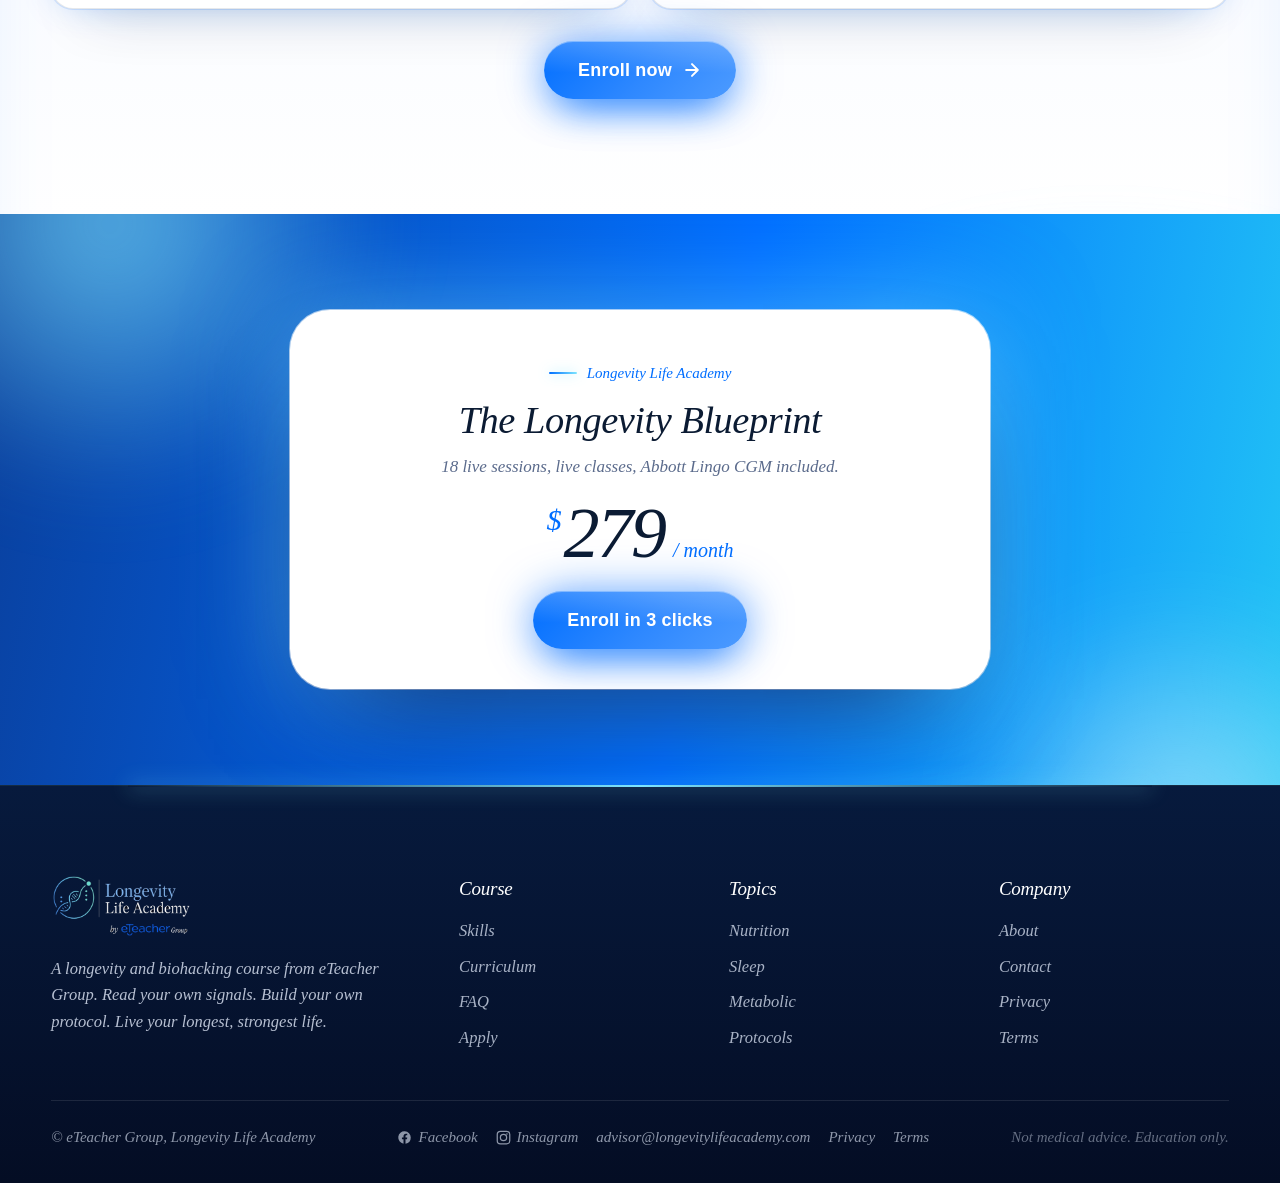
==== commit 693be897: "Fold clip posters load only when in view Co-Authored-By: Claude Fable 5.1 <noreply@anthropic.com> Cl" ====
--- a/longevity-academy-redesign/index.html
+++ b/longevity-academy-redesign/index.html
@@ -1688,7 +1688,7 @@
     </div>
     </div>
     <div class="hero-right-col"><div class="hero-sales" aria-hidden="true"><video class="hero-sales-video" data-src-mobile="assets/cells-xs.mp4" src="assets/cells-light.mp4" poster="assets/cells-poster.jpg" autoplay muted loop playsinline preload="auto" aria-hidden="true"></video></div><figure class="lla-film">
-        <video src="assets/julie-hero-l.mp4" poster="assets/julie-hero-poster.jpg" autoplay muted loop playsinline preload="auto" data-src-mobile="assets/julie-hero-xs.mp4"></video><button type="button" class="film-sound" aria-label="Sound on or off" aria-pressed="false"><svg viewBox="0 0 24 24" width="22" height="22" fill="none" stroke="currentColor" stroke-width="2" stroke-linecap="round" stroke-linejoin="round" aria-hidden="true"><path d="M11 5L6 9H2v6h4l5 4V5z"/><path class="fs-on" d="M15.5 8.5a5 5 0 0 1 0 7M19 5a9 9 0 0 1 0 14"/><path class="fs-off" d="M23 9l-6 6M17 9l6 6"/></svg></button>
+        <video src="assets/julie-hero-l.mp4" poster="assets/julie-hero-poster.jpg" autoplay muted loop playsinline preload="auto" data-src-mobile="assets/julie-hero-xs.mp4" data-src-sound="assets/julie-hero-l.mp4"></video><button type="button" class="film-sound" aria-label="Sound on or off" aria-pressed="false"><svg viewBox="0 0 24 24" width="22" height="22" fill="none" stroke="currentColor" stroke-width="2" stroke-linecap="round" stroke-linejoin="round" aria-hidden="true"><path d="M11 5L6 9H2v6h4l5 4V5z"/><path class="fs-on" d="M15.5 8.5a5 5 0 0 1 0 7M19 5a9 9 0 0 1 0 14"/><path class="fs-off" d="M23 9l-6 6M17 9l6 6"/></svg></button>
         <figcaption><b>Julie Gibson Clark</b><span>Founding Faculty, 2nd Slowest-Aging Woman on Earth</span></figcaption>
       </figure></div>
     
@@ -1706,7 +1706,7 @@
 
       <article class="lp-lrow fn-reveal">
         <div class="lp-lrow-media">
-          <video muted loop playsinline preload="none" poster="assets/posters/v2-nutrition-greens-v2.jpg" aria-label="Nutrition"><source src="assets/v2-nutrition-greens-v2.mp4" type="video/mp4"></video>
+          <video muted loop playsinline preload="none" data-poster="assets/posters/v2-nutrition-greens-v2.jpg" aria-label="Nutrition"><source src="assets/v2-nutrition-greens-v2.mp4" type="video/mp4"></video>
           <img loading="lazy" decoding="async" class="lp-lrow-fallback" src="assets/posters/v2-nutrition-greens-v2.jpg" alt="">
           <div class="lp-lrow-scrim" aria-hidden="true"></div>
         </div>
@@ -1719,7 +1719,7 @@
 
       <article class="lp-lrow lp-lrow--flip fn-reveal">
         <div class="lp-lrow-media">
-          <video muted loop playsinline preload="none" poster="assets/posters/sleep-blog-v2.jpg" aria-label="Sleep"><source src="assets/sleep-blog-v2.mp4" type="video/mp4"></video>
+          <video muted loop playsinline preload="none" data-poster="assets/posters/sleep-blog-v2.jpg" aria-label="Sleep"><source src="assets/sleep-blog-v2.mp4" type="video/mp4"></video>
           <img loading="lazy" decoding="async" class="lp-lrow-fallback" src="assets/posters/sleep-blog-v2.jpg" alt="">
           <div class="lp-lrow-scrim" aria-hidden="true"></div>
         </div>
@@ -1732,7 +1732,7 @@
 
       <article class="lp-lrow fn-reveal">
         <div class="lp-lrow-media">
-          <video muted loop playsinline preload="none" poster="assets/posters/exercise-yoga-v2.jpg" aria-label="Exercise and Movement"><source src="assets/exercise-yoga-v2.mp4" type="video/mp4"></video>
+          <video muted loop playsinline preload="none" data-poster="assets/posters/exercise-yoga-v2.jpg" aria-label="Exercise and Movement"><source src="assets/exercise-yoga-v2.mp4" type="video/mp4"></video>
           <img loading="lazy" decoding="async" class="lp-lrow-fallback" src="assets/posters/exercise-yoga-v2.jpg" alt="">
           <div class="lp-lrow-scrim" aria-hidden="true"></div>
         </div>
@@ -1745,7 +1745,7 @@
 
       <article class="lp-lrow lp-lrow--flip fn-reveal">
         <div class="lp-lrow-media">
-          <video muted loop playsinline preload="none" poster="assets/posters/supplements-wearables-know-v2.jpg" aria-label="Supplements and Wearables"><source src="assets/supplements-wearables-know-v2.mp4" type="video/mp4"></video>
+          <video muted loop playsinline preload="none" data-poster="assets/posters/supplements-wearables-know-v2.jpg" aria-label="Supplements and Wearables"><source src="assets/supplements-wearables-know-v2.mp4" type="video/mp4"></video>
           <img loading="lazy" decoding="async" class="lp-lrow-fallback" src="assets/posters/supplements-wearables-know-v2.jpg" alt="">
           <div class="lp-lrow-scrim" aria-hidden="true"></div>
         </div>
@@ -1758,7 +1758,7 @@
 
       <article class="lp-lrow fn-reveal">
         <div class="lp-lrow-media">
-          <video muted loop playsinline preload="none" poster="assets/posters/stress-management-cold-plunge-v2.jpg" aria-label="Stress Management"><source src="assets/stress-management-cold-plunge-v2.mp4" type="video/mp4"></video>
+          <video muted loop playsinline preload="none" data-poster="assets/posters/stress-management-cold-plunge-v2.jpg" aria-label="Stress Management"><source src="assets/stress-management-cold-plunge-v2.mp4" type="video/mp4"></video>
           <img loading="lazy" decoding="async" class="lp-lrow-fallback" src="assets/posters/stress-management-cold-plunge-v2.jpg" alt="">
           <div class="lp-lrow-scrim" aria-hidden="true"></div>
         </div>
@@ -1771,7 +1771,7 @@
 
       <article class="lp-lrow lp-lrow--flip fn-reveal">
         <div class="lp-lrow-media">
-          <video muted loop playsinline preload="none" poster="assets/posters/daily-protocol-v2.jpg" aria-label="Your Longevity Protocol"><source src="assets/daily-protocol-v2.mp4" type="video/mp4"></video>
+          <video muted loop playsinline preload="none" data-poster="assets/posters/daily-protocol-v2.jpg" aria-label="Your Longevity Protocol"><source src="assets/daily-protocol-v2.mp4" type="video/mp4"></video>
           <img loading="lazy" decoding="async" class="lp-lrow-fallback" src="assets/posters/daily-protocol-v2.jpg" alt="">
           <div class="lp-lrow-scrim" aria-hidden="true"></div>
         </div>
@@ -2558,7 +2558,7 @@
     </div>
   </div>
 </div>
-<div class="lla-news-grid rail"><a class="lla-news-card lla-news-card--press" href="https://apnews.com/press-release/ein-presswire-newsmatics/press-release-df2283f31104321eae816839632a3c48" target="_blank" rel="noopener"><span class="lla-news-media"><img src="assets/ceo-harel-tayeb.jpg" alt="" loading="lazy"></span><span class="lla-news-body"><span class="lla-news-outlet">AP News <i>eTeacher Group</i></span><h3>eTeacher Group Launches Longevity Life Academy to Teach the Longevity Protocol the Wealthy Pay Millions For</h3><span class="lla-news-meta"><span>July 20, 2026</span><em>Read the article</em></span></span></a><a class="lla-news-card lla-news-card--press lla-news-card--blog" href="https://www.longevitylifeacademy.com/topics/supplements-health-tech.html" target="_blank" rel="noopener"><span class="lla-news-media"><video preload="none" poster="assets/posters/v2-supplements-meds.jpg" src="assets/v2-supplements-meds.mp4" muted loop playsinline></video></span><span class="lla-news-body"><span class="lla-news-outlet">The Longevity Blog <i>Supplements and Therapies</i></span><h3>Know What You're Actually Taking</h3><p class="lla-news-sub">NAD precursors, Vitamin D, omega-3s, creatine, senolytics, the short list of supplements with real human data, and the long list of marketing dressed up as science.</p><span class="lla-news-meta"><span>Deep dive</span><em>Read the article</em></span></span></a><a class="lla-news-card lla-news-card--press lla-news-card--blog" href="https://www.longevitylifeacademy.com/topics/mental-emotional-health.html" target="_blank" rel="noopener"><span class="lla-news-media"><video preload="none" poster="assets/posters/v2-mental-bubbles.jpg" src="assets/v2-mental-bubbles.mp4" muted loop playsinline></video></span><span class="lla-news-body"><span class="lla-news-outlet">The Longevity Blog <i>The Longevity Toolkit</i></span><h3>Five Habits That Move the Needle</h3><p class="lla-news-sub">Zone 2 cardio for mitochondrial health, VO2 max as the strongest predictor of all-cause mortality, CGM-driven metabolic tracking, ApoB management, and the sleep architecture that drives recovery.</p><span class="lla-news-meta"><span>Deep dive</span><em>Read the article</em></span></span></a><a class="lla-news-card lla-news-card--press" href="https://finance.yahoo.com/healthcare/articles/julie-gibson-clark-2nd-slowest-195800053.html" target="_blank" rel="noopener"><span class="lla-news-media"><img src="assets/instructors/julie-gibson-clark.jpg" alt="" loading="lazy"></span><span class="lla-news-body"><span class="lla-news-outlet">Yahoo Finance <i>Julie Gibson Clark</i></span><h3>Julie Gibson Clark, 2nd Slowest-Aging Woman on Earth, Joins Longevity Life Academy by eTeacher Group</h3><span class="lla-news-meta"><span>July 27, 2026</span><em>Read the article</em></span></span></a><a class="lla-news-card lla-news-card--press lla-news-card--blog" href="https://www.longevitylifeacademy.com/topics/protocols-habits.html" target="_blank" rel="noopener"><span class="lla-news-media"><video preload="none" poster="assets/posters/skill-skin.jpg" src="assets/skill-skin.mp4" muted loop playsinline></video></span><span class="lla-news-body"><span class="lla-news-outlet">The Longevity Blog <i>Aging on the Outside</i></span><h3>The Visible Edge of Aging</h3><p class="lla-news-sub">Skin as a real-time marker of systemic aging, collagen turnover, oxidative stress, glycation, UV damage, and the topical and oral interventions with actual clinical evidence behind them.</p><span class="lla-news-meta"><span>Deep dive</span><em>Read the article</em></span></span></a></div></div></section>
+<div class="lla-news-grid rail"><a class="lla-news-card lla-news-card--press" href="https://apnews.com/press-release/ein-presswire-newsmatics/press-release-df2283f31104321eae816839632a3c48" target="_blank" rel="noopener"><span class="lla-news-media"><img src="assets/ceo-harel-tayeb.jpg" alt="" loading="lazy"></span><span class="lla-news-body"><span class="lla-news-outlet">AP News <i>eTeacher Group</i></span><h3>eTeacher Group Launches Longevity Life Academy to Teach the Longevity Protocol the Wealthy Pay Millions For</h3><span class="lla-news-meta"><span>July 20, 2026</span><em>Read the article</em></span></span></a><a class="lla-news-card lla-news-card--press lla-news-card--blog" href="https://www.longevitylifeacademy.com/topics/supplements-health-tech.html" target="_blank" rel="noopener"><span class="lla-news-media"><video preload="none" data-poster="assets/posters/v2-supplements-meds.jpg" src="assets/v2-supplements-meds.mp4" muted loop playsinline></video></span><span class="lla-news-body"><span class="lla-news-outlet">The Longevity Blog <i>Supplements and Therapies</i></span><h3>Know What You're Actually Taking</h3><p class="lla-news-sub">NAD precursors, Vitamin D, omega-3s, creatine, senolytics, the short list of supplements with real human data, and the long list of marketing dressed up as science.</p><span class="lla-news-meta"><span>Deep dive</span><em>Read the article</em></span></span></a><a class="lla-news-card lla-news-card--press lla-news-card--blog" href="https://www.longevitylifeacademy.com/topics/mental-emotional-health.html" target="_blank" rel="noopener"><span class="lla-news-media"><video preload="none" data-poster="assets/posters/v2-mental-bubbles.jpg" src="assets/v2-mental-bubbles.mp4" muted loop playsinline></video></span><span class="lla-news-body"><span class="lla-news-outlet">The Longevity Blog <i>The Longevity Toolkit</i></span><h3>Five Habits That Move the Needle</h3><p class="lla-news-sub">Zone 2 cardio for mitochondrial health, VO2 max as the strongest predictor of all-cause mortality, CGM-driven metabolic tracking, ApoB management, and the sleep architecture that drives recovery.</p><span class="lla-news-meta"><span>Deep dive</span><em>Read the article</em></span></span></a><a class="lla-news-card lla-news-card--press" href="https://finance.yahoo.com/healthcare/articles/julie-gibson-clark-2nd-slowest-195800053.html" target="_blank" rel="noopener"><span class="lla-news-media"><img src="assets/instructors/julie-gibson-clark.jpg" alt="" loading="lazy"></span><span class="lla-news-body"><span class="lla-news-outlet">Yahoo Finance <i>Julie Gibson Clark</i></span><h3>Julie Gibson Clark, 2nd Slowest-Aging Woman on Earth, Joins Longevity Life Academy by eTeacher Group</h3><span class="lla-news-meta"><span>July 27, 2026</span><em>Read the article</em></span></span></a><a class="lla-news-card lla-news-card--press lla-news-card--blog" href="https://www.longevitylifeacademy.com/topics/protocols-habits.html" target="_blank" rel="noopener"><span class="lla-news-media"><video preload="none" data-poster="assets/posters/skill-skin.jpg" src="assets/skill-skin.mp4" muted loop playsinline></video></span><span class="lla-news-body"><span class="lla-news-outlet">The Longevity Blog <i>Aging on the Outside</i></span><h3>The Visible Edge of Aging</h3><p class="lla-news-sub">Skin as a real-time marker of systemic aging, collagen turnover, oxidative stress, glycation, UV damage, and the topical and oral interventions with actual clinical evidence behind them.</p><span class="lla-news-meta"><span>Deep dive</span><em>Read the article</em></span></span></a></div></div></section>
 <section class="testimonials lp-deep is-dark">
   <div class="container">
     <div class="testimonials-header reveal">
@@ -5133,9 +5133,9 @@
     /* fold clips: load and play only when they come into view (autoplay is stripped from them at build time) */
     var foldClips = Array.prototype.slice.call(document.querySelectorAll('video')).filter(function(v){ return vids.indexOf(v) < 0; });
     if ('IntersectionObserver' in window) {
-      var fo = new IntersectionObserver(function(entries){ entries.forEach(function(en){ var v = en.target; if (en.isIntersecting) { if (v.preload === 'none') { v.preload = 'auto'; v.load(); } v.muted = true; var pr = v.play(); if (pr && pr.catch) pr.catch(function(){}); } else if (!v.paused) { v.pause(); } }); }, { rootMargin: '300px 0px' });
+      var fo = new IntersectionObserver(function(entries){ entries.forEach(function(en){ var v = en.target; if (en.isIntersecting) { if (v.getAttribute('data-poster') && !v.getAttribute('poster')) { v.setAttribute('poster', v.getAttribute('data-poster')); } if (v.preload === 'none') { v.preload = 'auto'; v.load(); } v.muted = true; var pr = v.play(); if (pr && pr.catch) pr.catch(function(){}); } else if (!v.paused) { v.pause(); } }); }, { rootMargin: '300px 0px' });
       foldClips.forEach(function(v){ fo.observe(v); });
-    } else { foldClips.forEach(function(v){ v.preload = 'auto'; v.load(); v.play().catch(function(){}); }); }
+    } else { foldClips.forEach(function(v){ if (v.getAttribute('data-poster')) v.setAttribute('poster', v.getAttribute('data-poster')); v.preload = 'auto'; v.load(); v.play().catch(function(){}); }); }
     vids.forEach(function(v){ ['loadedmetadata','loadeddata','canplay','canplaythrough'].forEach(function(ev){ v.addEventListener(ev, kick); }); });
     kick(); setTimeout(kick, 800); setTimeout(kick, 3000); setTimeout(kick, 8000);
 
@@ -5144,7 +5144,14 @@
   })();
   document.querySelectorAll('.film-sound').forEach(function(btn){
     var v = btn.parentElement.querySelector('video'); if (!v) return;
-    btn.addEventListener('click', function(){ v.muted = !v.muted; if (!v.muted) { v.play(); } btn.setAttribute('aria-pressed', v.muted ? 'false' : 'true'); btn.classList.toggle('is-on', !v.muted); });
+    btn.addEventListener('click', function(){
+      var wantSound = v.muted;
+      if (wantSound && v.getAttribute('data-src-sound') && v.getAttribute('src') !== v.getAttribute('data-src-sound')) {
+        var at = v.currentTime; v.setAttribute('src', v.getAttribute('data-src-sound')); v.load();
+        v.addEventListener('loadedmetadata', function once(){ v.removeEventListener('loadedmetadata', once); try { v.currentTime = at; } catch(e) {} v.muted = false; v.play().catch(function(){}); });
+      } else { v.muted = !wantSound; if (wantSound) { v.play().catch(function(){}); } }
+      btn.setAttribute('aria-pressed', wantSound ? 'true' : 'false'); btn.classList.toggle('is-on', wantSound);
+    });
   });
 
 })();
